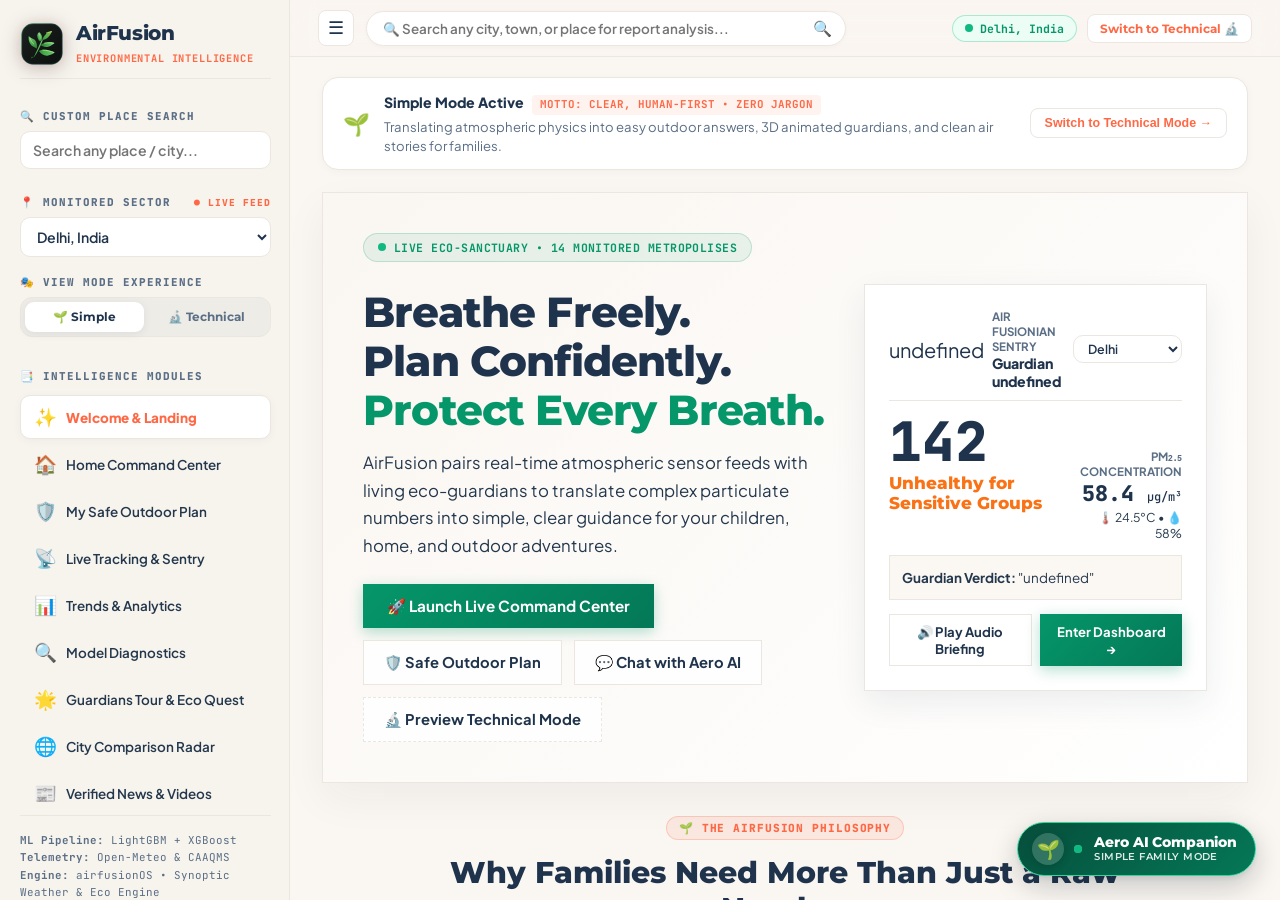
==== index.html @ f613d04f "feat(landing): implement comprehensive dual-vibe landing page and welcome experience" ====
<!DOCTYPE html>
<html lang="en">
<head>
  <meta charset="UTF-8">
  <meta name="viewport" content="width=device-width, initial-scale=1.0">
  <title>AirFusion — Autonomous Environmental Intelligence</title>
  <link rel="icon" type="image/svg+xml" href="data:image/svg+xml;utf8,%3Csvg%20xmlns%3D%22http%3A%2F%2Fwww.w3.org%2F2000%2Fsvg%22%20viewBox%3D%220%200%20100%20100%22%20width%3D%2232%22%20height%3D%2232%22%20fill%3D%22none%22%3E%0A%20%20%3Cdefs%3E%0A%20%20%20%20%3ClinearGradient%20id%3D%22favLeafPlateBg%22%20x1%3D%2210%22%20y1%3D%228%22%20x2%3D%2290%22%20y2%3D%2292%22%20gradientUnits%3D%22userSpaceOnUse%22%3E%0A%20%20%20%20%20%20%3Cstop%20offset%3D%220%25%22%20stop-color%3D%22%231A201E%22%2F%3E%0A%20%20%20%20%20%20%3Cstop%20offset%3D%2250%25%22%20stop-color%3D%22%23131816%22%2F%3E%0A%20%20%20%20%20%20%3Cstop%20offset%3D%22100%25%22%20stop-color%3D%22%230C100F%22%2F%3E%0A%20%20%20%20%3C%2FlinearGradient%3E%0A%20%20%20%20%3ClinearGradient%20id%3D%22favLeafPlateRim%22%20x1%3D%224%22%20y1%3D%224%22%20x2%3D%2296%22%20y2%3D%2296%22%20gradientUnits%3D%22userSpaceOnUse%22%3E%0A%20%20%20%20%20%20%3Cstop%20offset%3D%220%25%22%20stop-color%3D%22%2334D399%22%20stop-opacity%3D%220.8%22%2F%3E%0A%20%20%20%20%20%20%3Cstop%20offset%3D%2250%25%22%20stop-color%3D%22%2310B981%22%20stop-opacity%3D%220.4%22%2F%3E%0A%20%20%20%20%20%20%3Cstop%20offset%3D%22100%25%22%20stop-color%3D%22%23047857%22%20stop-opacity%3D%220.6%22%2F%3E%0A%20%20%20%20%3C%2FlinearGradient%3E%0A%20%20%20%20%3ClinearGradient%20id%3D%22favLeafGrad%22%20x1%3D%2220%22%20y1%3D%2280%22%20x2%3D%2275%22%20y2%3D%2225%22%20gradientUnits%3D%22userSpaceOnUse%22%3E%0A%20%20%20%20%20%20%3Cstop%20offset%3D%220%25%22%20stop-color%3D%22%232E7D32%22%2F%3E%0A%20%20%20%20%20%20%3Cstop%20offset%3D%2240%25%22%20stop-color%3D%22%2343A047%22%2F%3E%0A%20%20%20%20%20%20%3Cstop%20offset%3D%2280%25%22%20stop-color%3D%22%2366BB6A%22%2F%3E%0A%20%20%20%20%20%20%3Cstop%20offset%3D%22100%25%22%20stop-color%3D%22%23A5D6A7%22%2F%3E%0A%20%20%20%20%3C%2FlinearGradient%3E%0A%20%20%3C%2Fdefs%3E%0A%20%20%3Crect%20x%3D%223.5%22%20y%3D%223.5%22%20width%3D%2293%22%20height%3D%2293%22%20rx%3D%2226%22%20fill%3D%22url(%23favLeafPlateBg)%22%20stroke%3D%22url(%23favLeafPlateRim)%22%20stroke-width%3D%222.5%22%2F%3E%0A%20%20%3Cpath%20d%3D%22M%2025%2080%20C%2026%2082%2028.5%2082.5%2030%2081%20C%2032%2078.5%2035%2072%2038.5%2064.5%20C%2041.5%2058%2045%2050.5%2048.5%2042.5%20C%2049.5%2040%2051%2040%2051.5%2041.5%20C%2050.5%2045%2047%2053%2043.5%2060.5%20C%2040%2068%2036%2075.5%2032%2079.5%20C%2029.5%2082%2026%2081.5%2025%2080%20Z%22%20fill%3D%22%234CAF50%22%2F%3E%0A%20%20%3Cpath%20d%3D%22M%2038%2060%20C%2033%2058%2026%2055.5%2022.5%2048.5%20C%2019%2041.5%2019.5%2034.5%2020%2032%20C%2021.5%2034.5%2025.5%2037%2030%2038.5%20C%2035%2040%2038%2046%2038.5%2053%20C%2038.7%2056%2038.5%2058.5%2038%2060%20Z%22%20fill%3D%22url(%23favLeafGrad)%22%2F%3E%0A%20%20%3Cpath%20d%3D%22M%2023%2037%20C%2024.5%2042%2027%2047%2031%2050%22%20stroke%3D%22%23B4F588%22%20stroke-width%3D%222.2%22%20stroke-linecap%3D%22round%22%2F%3E%0A%20%20%3Cpath%20d%3D%22M%2045%2044%20C%2042%2041%2039%2036%2039.5%2030%20C%2040%2025.5%2042.5%2024%2044%2023.5%20C%2045.5%2024.5%2048.5%2028%2050%2033%20C%2051.5%2038%2049%2042%2047%2043.5%20Z%22%20fill%3D%22url(%23favLeafGrad)%22%2F%3E%0A%20%20%3Cpath%20d%3D%22M%2043.5%2026.5%20C%2045.5%2030%2046.5%2034.5%2045.5%2039%22%20stroke%3D%22%23B4F588%22%20stroke-width%3D%222%22%20stroke-linecap%3D%22round%22%2F%3E%0A%20%20%3Cpath%20d%3D%22M%2050.5%2041%20C%2052%2036%2057%2028%2064%2023.5%20C%2069%2020.5%2072%2020.5%2073%2021%20C%2072%2023.5%2069%2029.5%2064%2034.5%20C%2059.5%2039%2054.5%2040.5%2050.5%2041%20Z%22%20fill%3D%22url(%23favLeafGrad)%22%2F%3E%0A%20%20%3Cpath%20d%3D%22M%2060%2025%20C%2065%2023%2068.5%2022.5%2071%2022%22%20stroke%3D%22%23D4FC79%22%20stroke-width%3D%222.2%22%20stroke-linecap%3D%22round%22%2F%3E%0A%20%20%3Cpath%20d%3D%22M%2047%2052.5%20C%2050%2049.5%2057%2046%2065%2045.5%20C%2072%2045%2077%2047%2078.5%2047.5%20C%2076.5%2049.5%2071.5%2054%2064%2056%20C%2057%2058%2050.5%2055.5%2047%2052.5%20Z%22%20fill%3D%22url(%23favLeafGrad)%22%2F%3E%0A%20%20%3Cpath%20d%3D%22M%2056%2048%20C%2064%2047%2071%2047.5%2076%2048%22%20stroke%3D%22%23B4F588%22%20stroke-width%3D%222.2%22%20stroke-linecap%3D%22round%22%2F%3E%0A%20%20%3Cpath%20d%3D%22M%2043%2066%20C%2047%2063%2056%2062%2065%2064%20C%2073%2066%2077.5%2068.5%2079.5%2069%20C%2076.5%2071.5%2070%2076%2062%2076.5%20C%2054%2077%2047%2072%2043%2066%20Z%22%20fill%3D%22url(%23favLeafGrad)%22%2F%3E%0A%20%20%3Cpath%20d%3D%22M%2052%2064%20C%2061%2064%2070%2066.5%2076.5%2069%22%20stroke%3D%22%23B4F588%22%20stroke-width%3D%222.2%22%20stroke-linecap%3D%22round%22%2F%3E%0A%3C%2Fsvg%3E">
  <link rel="icon" type="image/svg+xml" href="/favicon.svg">
  <link rel="apple-touch-icon" href="assets/images/airfusion_shield_logo.svg">
  <!-- Fonts -->
  <link rel="preconnect" href="https://fonts.googleapis.com">
  <link rel="preconnect" href="https://fonts.gstatic.com" crossorigin>
  <link href="https://fonts.googleapis.com/css2?family=JetBrains+Mono:wght@400;500;600;700;800&family=Montserrat:ital,wght@0,400;0,500;0,600;0,700;0,800;1,400;1,600&family=Plus+Jakarta+Sans:wght@400;500;600;700;800&display=swap" rel="stylesheet">

  <style>
    /* ==========================================================================
       AirFusion Design System Tokens
       ========================================================================== */
    :root {
      --bg-warm: #FAF6F1;
      --surface-white: #FFFFFF;
      --surface-subtle: #F8F5F0;
      --text-navy: #1F344C;
      --text-secondary: #24384D;
      --text-muted: #5A6E85;
      --border-warm: #EBE6DF;
      --border-light: rgba(31, 52, 76, 0.08);
      
      --coral-brand: #FF6845;
      --tangerine: #FF8665;
      --peach: #FFA48C;
      --coral-soft: rgba(255, 104, 69, 0.09);
      
      --emerald-safe: #10B981;
      --emerald-soft: rgba(16, 185, 129, 0.10);
      --amber-caution: #F59E0B;
      --amber-soft: rgba(245, 158, 11, 0.10);
      --orange-warning: #F97316;
      --orange-soft: rgba(249, 115, 22, 0.10);
      --red-hazard: #EF4444;
      --red-soft: rgba(239, 68, 68, 0.10);
      --blue-accent: #0284C7;
      --blue-soft: rgba(2, 132, 199, 0.10);
      --purple-accent: #7C3AED;
      --purple-soft: rgba(124, 58, 237, 0.10);

      --font-heading: 'Montserrat', 'Plus Jakarta Sans', -apple-system, sans-serif;
      --font-sans: 'Plus Jakarta Sans', -apple-system, sans-serif;
      --font-mono: 'JetBrains Mono', monospace;
      
      --sidebar-width: 290px;
    }

    * { box-sizing: border-box; margin: 0; padding: 0; }

    body {
      background-color: var(--bg-warm);
      color: var(--text-navy);
      font-family: var(--font-sans);
      min-height: 100vh;
      display: flex;
      overflow-x: hidden;
      -webkit-font-smoothing: antialiased;
    }

    /* Streamlit App Wrapper Layout */
    #app-root {
      display: flex;
      width: 100%;
      min-height: 100vh;
    }

    /* ==========================================================================
       Streamlit-Style Left Sidebar
       ========================================================================== */
    .st-sidebar {
      width: var(--sidebar-width);
      min-width: var(--sidebar-width);
      background: #F7F3ED;
      border-right: 1px solid var(--border-warm);
      display: flex;
      flex-direction: column;
      height: 100vh;
      position: sticky;
      top: 0;
      z-index: 100;
      transition: transform 0.3s cubic-bezier(0.16, 1, 0.3, 1), margin-left 0.3s cubic-bezier(0.16, 1, 0.3, 1);
      overflow-y: auto;
      padding: 22px 18px 28px 20px;
    }

    .st-sidebar.collapsed {
      margin-left: calc(-1 * var(--sidebar-width));
    }

    .sidebar-brand {
      display: flex;
      align-items: center;
      gap: 12px;
      margin-bottom: 20px;
      padding-bottom: 16px;
      border-bottom: 1px solid var(--border-warm);
      text-decoration: none;
      color: inherit;
    }

    .brand-icon {
      display: inline-flex;
      align-items: center;
      justify-content: center;
      width: 44px;
      height: 44px;
      flex-shrink: 0;
      background: transparent;
      padding: 0;
      border-radius: 0;
      box-shadow: none;
      transition: transform 0.3s cubic-bezier(0.34, 1.56, 0.64, 1), filter 0.3s ease;
      filter: drop-shadow(0 3px 10px rgba(15, 30, 46, 0.22)) drop-shadow(0 1px 4px rgba(255, 104, 69, 0.18));
    }

    .brand-icon svg {
      width: 44px;
      height: 44px;
      display: block;
    }

    .sidebar-brand:hover .brand-icon {
      transform: translateY(-2px) scale(1.08) rotate(-2deg);
      filter: drop-shadow(0 6px 18px rgba(255, 104, 69, 0.38)) drop-shadow(0 2px 8px rgba(56, 189, 248, 0.35));
    }

    /* Topbar Brand Mark & Mini Icon */
    .topbar-brand-mark {
      display: none;
      align-items: center;
      gap: 8px;
      padding: 4px 10px 4px 6px;
      background: var(--surface-white);
      border: 1px solid var(--border-warm);
      border-radius: 9999px;
      cursor: pointer;
      text-decoration: none;
      transition: all 0.2s ease;
      box-shadow: 0 1px 4px rgba(31, 52, 76, 0.04);
    }

    .topbar-brand-mark:hover {
      border-color: var(--coral-brand);
      background: #FAF6F1;
      box-shadow: 0 2px 8px rgba(255, 104, 69, 0.14);
    }

    .brand-mini-icon {
      width: 22px;
      height: 22px;
      display: inline-flex;
      align-items: center;
      justify-content: center;
      flex-shrink: 0;
      filter: drop-shadow(0 2px 5px rgba(15, 30, 46, 0.18));
    }

    .brand-mini-icon svg {
      width: 22px;
      height: 22px;
      display: block;
    }

    .topbar-brand-name {
      font-family: var(--font-heading);
      font-size: 0.95rem;
      font-weight: 800;
      color: var(--text-navy);
      letter-spacing: -0.02em;
    }

    .topbar-brand-tag {
      font-family: var(--font-mono);
      font-size: 0.62rem;
      font-weight: 700;
      color: var(--coral-brand);
      background: rgba(255, 104, 69, 0.08);
      padding: 2px 6px;
      border-radius: 4px;
      letter-spacing: 0.04em;
    }

    .brand-text h1 {
      font-family: var(--font-heading);
      font-size: 1.28rem;
      font-weight: 800;
      color: var(--text-navy);
      letter-spacing: -0.02em;
      line-height: 1.1;
    }

    .brand-text span {
      font-family: var(--font-mono);
      font-size: 0.65rem;
      font-weight: 700;
      color: var(--coral-brand);
      text-transform: uppercase;
      letter-spacing: 0.08em;
    }

    .sidebar-section-title {
      font-family: var(--font-mono);
      font-size: 0.68rem;
      font-weight: 800;
      color: var(--text-muted);
      text-transform: uppercase;
      letter-spacing: 0.09em;
      margin-bottom: 8px;
      margin-top: 14px;
      display: flex;
      align-items: center;
      justify-content: space-between;
    }

    /* Form Controls */
    .st-select, .st-input {
      width: 100%;
      background: var(--surface-white);
      border: 1px solid var(--border-warm);
      border-radius: 10px;
      padding: 9px 12px;
      font-family: var(--font-sans);
      font-size: 0.88rem;
      font-weight: 600;
      color: var(--text-navy);
      outline: none;
      transition: all 0.2s ease;
      cursor: pointer;
    }

    .st-select:focus, .st-input:focus {
      border-color: var(--coral-brand);
      box-shadow: 0 0 0 3px rgba(255, 104, 69, 0.15);
    }

    /* Radio View Switcher */
    .mode-radio-box {
      background: rgba(31, 52, 76, 0.04);
      border: 1px solid var(--border-warm);
      border-radius: 12px;
      padding: 4px;
      display: flex;
      gap: 4px;
      margin-bottom: 18px;
    }

    .mode-radio-btn {
      flex: 1;
      padding: 8px 10px;
      font-family: var(--font-heading);
      font-size: 0.74rem;
      font-weight: 700;
      text-align: center;
      border-radius: 9px;
      cursor: pointer;
      border: none;
      background: transparent;
      color: var(--text-muted);
      transition: all 0.2s ease;
      display: flex;
      align-items: center;
      justify-content: center;
      gap: 5px;
    }

    .mode-radio-btn.active {
      background: var(--surface-white);
      color: var(--text-navy);
      box-shadow: 0 2px 8px rgba(31, 52, 76, 0.08);
    }

    /* Navigation List */
    .st-nav-menu {
      list-style: none;
      display: flex;
      flex-direction: column;
      gap: 3px;
      margin-top: 4px;
    }

    .st-nav-item button {
      width: 100%;
      display: flex;
      align-items: center;
      gap: 10px;
      padding: 9px 13px;
      background: transparent;
      border: 1px solid transparent;
      border-radius: 10px;
      color: var(--text-secondary);
      font-family: var(--font-sans);
      font-size: 0.84rem;
      font-weight: 600;
      text-align: left;
      cursor: pointer;
      transition: all 0.18s ease;
    }

    .st-nav-item button:hover {
      background: rgba(255, 255, 255, 0.7);
      color: var(--coral-brand);
    }

    .st-nav-item button.active {
      background: var(--surface-white);
      border-color: var(--border-warm);
      color: var(--coral-brand);
      font-weight: 800;
      box-shadow: 0 2px 10px rgba(31, 52, 76, 0.04);
    }

    .nav-icon {
      font-size: 1.15rem;
      display: inline-block;
      width: 22px;
      text-align: center;
    }

    /* Sidebar Footer Info */
    .sidebar-footer {
      margin-top: auto;
      padding-top: 16px;
      border-top: 1px solid var(--border-warm);
      font-family: var(--font-mono);
      font-size: 0.68rem;
      color: var(--text-muted);
      line-height: 1.6;
    }

    /* ==========================================================================
       Main Content Area
       ========================================================================== */
    .st-main {
      flex: 1;
      display: flex;
      flex-direction: column;
      height: 100vh;
      overflow-y: auto;
      background: var(--bg-warm);
    }

    /* Top Navigation / Status Header Bar */
    .st-topbar {
      display: flex;
      align-items: center;
      justify-content: space-between;
      padding: 10px 28px;
      background: rgba(250, 246, 241, 0.90);
      backdrop-filter: blur(12px);
      -webkit-backdrop-filter: blur(12px);
      border-bottom: 1px solid var(--border-warm);
      position: sticky;
      top: 0;
      z-index: 90;
      flex-wrap: wrap;
      gap: 12px;
    }

    .topbar-left {
      display: flex;
      align-items: center;
      gap: 12px;
      flex: 1;
      min-width: 280px;
    }

    .toggle-sidebar-btn {
      background: var(--surface-white);
      border: 1px solid var(--border-warm);
      border-radius: 8px;
      width: 36px;
      height: 36px;
      display: flex;
      align-items: center;
      justify-content: center;
      cursor: pointer;
      color: var(--text-navy);
      font-size: 1.1rem;
      transition: all 0.2s;
    }

    .toggle-sidebar-btn:hover {
      background: #F4EFEB;
      color: var(--coral-brand);
    }

    /* Global Search Box in Topbar */
    .topbar-search-box {
      position: relative;
      flex: 1;
      max-width: 480px;
    }

    .topbar-search-input {
      width: 100%;
      background: var(--surface-white);
      border: 1px solid var(--border-warm);
      border-radius: 9999px;
      padding: 8px 38px 8px 16px;
      font-family: var(--font-sans);
      font-size: 0.84rem;
      font-weight: 600;
      color: var(--text-navy);
      outline: none;
      transition: all 0.2s;
      box-shadow: 0 1px 4px rgba(31, 52, 76, 0.03);
    }

    .topbar-search-input:focus {
      border-color: var(--coral-brand);
      box-shadow: 0 0 0 3px rgba(255, 104, 69, 0.15);
    }

    .topbar-search-icon {
      position: absolute;
      right: 14px;
      top: 50%;
      transform: translateY(-50%);
      font-size: 0.95rem;
      color: var(--text-muted);
      cursor: pointer;
    }

    /* Autocomplete Suggestions Dropdown */
    .search-suggestions-dropdown {
      position: absolute;
      top: calc(100% + 6px);
      left: 0;
      right: 0;
      background: var(--surface-white);
      border: 1px solid var(--border-warm);
      border-radius: 14px;
      box-shadow: 0 12px 32px rgba(31, 52, 76, 0.12);
      max-height: 280px;
      overflow-y: auto;
      z-index: 150;
      display: none;
    }

    .search-suggestion-item {
      padding: 10px 16px;
      font-size: 0.84rem;
      color: var(--text-secondary);
      cursor: pointer;
      display: flex;
      align-items: center;
      justify-content: space-between;
      border-bottom: 1px solid var(--border-warm);
      transition: background 0.15s;
    }

    .search-suggestion-item:last-child {
      border-bottom: none;
    }

    .search-suggestion-item:hover {
      background: #FAF6F1;
      color: var(--coral-brand);
    }

    .topbar-right {
      display: flex;
      align-items: center;
      gap: 10px;
    }

    .pulse-dot {
      width: 8px;
      height: 8px;
      border-radius: 50%;
      background: var(--emerald-safe);
      animation: agPulse 1.8s infinite;
    }

    @keyframes agPulse {
      0%, 100% { transform: scale(1); opacity: 1; }
      50% { transform: scale(1.35); opacity: 0.5; }
    }

    .telemetry-status-pill {
      display: inline-flex;
      align-items: center;
      gap: 7px;
      font-family: var(--font-mono);
      font-size: 0.72rem;
      font-weight: 700;
      color: #059669;
      background: #ECFDF5;
      border: 1px solid rgba(16, 185, 129, 0.3);
      border-radius: 9999px;
      padding: 5px 12px;
    }

    .mode-quick-toggle {
      background: var(--surface-white);
      border: 1px solid var(--border-warm);
      border-radius: 8px;
      padding: 6px 12px;
      font-family: var(--font-heading);
      font-size: 0.76rem;
      font-weight: 700;
      color: var(--coral-brand);
      cursor: pointer;
      transition: all 0.2s;
    }

    .mode-quick-toggle:hover {
      background: rgba(255, 104, 69, 0.08);
    }

    /* App Container */
    .st-content-container {
      max-width: 1320px;
      width: 100%;
      margin: 0 auto;
      padding: 20px 32px 64px 32px;
    }

    /* Mode Banner with Motto & Persona Indicator */
    .mode-banner {
      background: var(--surface-white);
      border: 1px solid var(--border-warm);
      border-radius: 16px;
      padding: 14px 20px;
      margin-bottom: 22px;
      display: flex;
      align-items: center;
      justify-content: space-between;
      gap: 16px;
      box-shadow: 0 2px 10px rgba(31, 52, 76, 0.03);
    }

    .mode-banner-content {
      display: flex;
      align-items: center;
      gap: 14px;
      font-size: 0.88rem;
      color: var(--text-secondary);
      line-height: 1.45;
    }

    .mode-banner-content strong {
      color: var(--text-navy);
      font-weight: 800;
    }

    .mode-motto-tag {
      display: inline-block;
      font-family: var(--font-mono);
      font-size: 0.68rem;
      font-weight: 700;
      color: var(--coral-brand);
      background: rgba(255, 104, 69, 0.08);
      padding: 2px 8px;
      border-radius: 4px;
      margin-left: 6px;
    }

    .banner-btn {
      background: transparent;
      border: 1px solid var(--border-warm);
      border-radius: 8px;
      padding: 7px 14px;
      font-size: 0.78rem;
      font-weight: 700;
      color: var(--coral-brand);
      cursor: pointer;
      white-space: nowrap;
      transition: all 0.2s;
    }

    .banner-btn:hover {
      background: rgba(255, 104, 69, 0.08);
      border-color: var(--coral-brand);
    }

    /* Custom Place Report Analysis Overlay Card */
    .place-report-dossier {
      background: #FFFFFF;
      border: 2px solid var(--coral-brand);
      border-radius: 20px;
      padding: 24px;
      margin-bottom: 26px;
      box-shadow: 0 12px 36px rgba(255, 104, 69, 0.12);
      animation: agSlideDown 0.3s ease-out;
      position: relative;
    }

    @keyframes agSlideDown {
      from { opacity: 0; transform: translateY(-12px); }
      to { opacity: 1; transform: translateY(0); }
    }

    .close-report-btn {
      position: absolute;
      top: 18px;
      right: 18px;
      background: #FAF6F1;
      border: 1px solid var(--border-warm);
      border-radius: 50%;
      width: 32px;
      height: 32px;
      display: flex;
      align-items: center;
      justify-content: center;
      cursor: pointer;
      font-weight: 800;
      color: var(--text-navy);
      transition: all 0.2s;
    }

    .close-report-btn:hover {
      background: #EF4444;
      color: #FFFFFF;
      border-color: #EF4444;
    }

    /* Typography & Section Headers */
    .ag-badge {
      display: inline-flex;
      align-items: center;
      gap: 6px;
      padding: 4px 12px;
      border-radius: 9999px;
      font-family: var(--font-mono);
      font-size: 0.70rem;
      font-weight: 800;
      text-transform: uppercase;
      letter-spacing: 0.08em;
      margin-bottom: 6px;
    }

    .ag-badge-coral { background: rgba(255, 104, 69, 0.1); color: var(--coral-brand); border: 1px solid rgba(255, 104, 69, 0.25); }
    .ag-badge-emerald { background: rgba(16, 185, 129, 0.1); color: #059669; border: 1px solid rgba(16, 185, 129, 0.25); }
    .ag-badge-amber { background: rgba(245, 158, 11, 0.1); color: #D97706; border: 1px solid rgba(245, 158, 11, 0.25); }
    .ag-badge-red { background: rgba(239, 68, 68, 0.1); color: #DC2626; border: 1px solid rgba(239, 68, 68, 0.25); }
    .ag-badge-blue { background: rgba(2, 132, 199, 0.1); color: #0284C7; border: 1px solid rgba(2, 132, 199, 0.25); }
    .ag-badge-neutral { background: rgba(31, 52, 76, 0.06); color: var(--text-navy); border: 1px solid var(--border-warm); }

    .ag-section-title {
      font-family: var(--font-heading);
      font-size: 1.45rem;
      font-weight: 800;
      color: var(--text-navy);
      letter-spacing: -0.02em;
      margin-bottom: 4px;
    }

    .ag-section-subtitle {
      font-size: 0.88rem;
      color: var(--text-muted);
      line-height: 1.55;
      margin-bottom: 18px;
    }

    /* General Cards */
    .ag-card {
      background: var(--surface-white);
      border: 1px solid var(--border-warm);
      border-radius: 18px;
      padding: 24px;
      box-shadow: 0 4px 20px rgba(31, 52, 76, 0.04);
      margin-bottom: 24px;
      position: relative;
    }

    /* ==========================================================================
       3D Cartoon Guardian Sentry Showcase
       ========================================================================== */
    .ag-3d-stage {
      background: var(--surface-white);
      border: 1px solid var(--border-warm);
      border-radius: 24px;
      padding: 26px;
      box-shadow: 0 12px 32px rgba(31, 52, 76, 0.06);
      margin-bottom: 26px;
    }

    .ag-3d-panoramic-box {
      position: relative;
      width: 100%;
      height: 380px;
      border-radius: 18px;
      overflow: hidden;
      margin-bottom: 24px;
      border: 1px solid var(--border-warm);
      box-shadow: inset 0 0 40px rgba(0,0,0,0.15);
      background: #0E1A29;
    }

    .ag-3d-panoramic-img {
      width: 100%;
      height: 100%;
      object-fit: cover;
      display: block;
      transition: transform 0.8s ease;
    }

    .ag-3d-panoramic-box:hover .ag-3d-panoramic-img {
      transform: scale(1.02);
    }

    .ag-3d-overlay-badge {
      position: absolute;
      background: rgba(255, 255, 255, 0.94);
      backdrop-filter: blur(8px);
      -webkit-backdrop-filter: blur(8px);
      border: 1px solid rgba(255, 255, 255, 0.8);
      border-radius: 14px;
      padding: 8px 14px;
      display: flex;
      align-items: center;
      gap: 10px;
      box-shadow: 0 8px 24px rgba(0, 0, 0, 0.16);
      z-index: 5;
      animation: agLevitate 4s ease-in-out infinite;
    }

    @keyframes agLevitate {
      0%, 100% { transform: translateY(0); }
      50% { transform: translateY(-7px); }
    }

    .ag-3d-telemetry-badge {
      position: absolute;
      bottom: 16px;
      left: 18px;
      right: 18px;
      background: rgba(15, 30, 46, 0.88);
      backdrop-filter: blur(10px);
      border: 1px solid rgba(255, 255, 255, 0.18);
      border-radius: 12px;
      padding: 10px 18px;
      display: flex;
      align-items: center;
      gap: 12px;
      z-index: 5;
    }

    .ag-3d-cast-grid {
      display: grid;
      grid-template-columns: repeat(auto-fit, minmax(240px, 1fr));
      gap: 18px;
    }

    .ag-3d-cast-card {
      background: #FAF6F1;
      border: 1px solid var(--border-warm);
      border-radius: 18px;
      padding: 20px 18px;
      display: flex;
      flex-direction: column;
      align-items: center;
      text-align: center;
      transition: all 0.25s ease;
      position: relative;
    }

    .ag-3d-cast-card:hover {
      transform: translateY(-4px);
      box-shadow: 0 10px 24px rgba(31, 52, 76, 0.08);
      border-color: var(--coral-brand);
    }

    .ag-3d-cast-avatar {
      width: 104px;
      height: 104px;
      border-radius: 50%;
      object-fit: cover;
      margin-bottom: 12px;
      border: 3px solid var(--surface-white);
      box-shadow: 0 6px 18px rgba(31, 52, 76, 0.12);
      transition: transform 0.3s;
    }

    .ag-3d-cast-card:hover .ag-3d-cast-avatar {
      transform: scale(1.08);
    }

    .ag-3d-speech-bubble {
      background: var(--surface-white);
      border: 1px solid var(--border-warm);
      border-radius: 14px;
      padding: 10px 14px;
      font-size: 0.82rem;
      color: var(--text-secondary);
      font-style: italic;
      line-height: 1.45;
      margin-bottom: 12px;
      position: relative;
      width: 100%;
      min-height: 64px;
      display: flex;
      align-items: center;
      justify-content: center;
    }

    .ag-3d-speech-bubble::after {
      content: "";
      position: absolute;
      top: -6px;
      left: 50%;
      transform: translateX(-50%) rotate(45deg);
      width: 10px;
      height: 10px;
      background: var(--surface-white);
      border-top: 1px solid var(--border-warm);
      border-left: 1px solid var(--border-warm);
    }

    .ag-3d-voice-btn {
      width: 100%;
      background: var(--surface-white);
      border: 1px solid var(--border-warm);
      border-radius: 10px;
      padding: 8px 12px;
      font-family: var(--font-heading);
      font-size: 0.74rem;
      font-weight: 800;
      color: var(--coral-brand);
      cursor: pointer;
      display: flex;
      align-items: center;
      justify-content: center;
      gap: 6px;
      margin-bottom: 12px;
      transition: all 0.2s;
    }

    .ag-3d-voice-btn:hover {
      background: var(--coral-brand);
      color: #FFFFFF;
      box-shadow: 0 4px 14px rgba(255, 104, 69, 0.3);
    }

    /* Hero Banner */
    .hero-banner {
      background: linear-gradient(135deg, #1F344C 0%, #162638 100%);
      border-radius: 24px;
      padding: 38px 42px;
      color: #FFFFFF;
      margin-bottom: 26px;
      position: relative;
      overflow: hidden;
      border: 1px solid rgba(255, 255, 255, 0.08);
      box-shadow: 0 16px 36px rgba(15, 30, 46, 0.12);
    }

    .hero-banner h1 {
      font-family: var(--font-heading);
      font-size: clamp(1.8rem, 3.2vw, 2.6rem);
      font-weight: 800;
      line-height: 1.2;
      letter-spacing: -0.03em;
      margin-bottom: 12px;
    }

    .hero-banner h1 span {
      background: linear-gradient(90deg, #FF6845 0%, #FFA48C 100%);
      -webkit-background-clip: text;
      -webkit-text-fill-color: transparent;
    }

    .hero-banner p {
      font-size: 1rem;
      color: #B4C2D1;
      max-width: 780px;
      line-height: 1.6;
      margin-bottom: 24px;
    }

    .hero-stat-row {
      display: flex;
      gap: 32px;
      flex-wrap: wrap;
      border-top: 1px solid rgba(255, 255, 255, 0.12);
      padding-top: 20px;
    }

    .hero-stat-item div:first-child {
      font-family: var(--font-mono);
      font-size: 1.8rem;
      font-weight: 800;
      color: #FFFFFF;
      line-height: 1.1;
    }

    .hero-stat-item div:last-child {
      font-size: 0.74rem;
      color: #94A3B8;
      text-transform: uppercase;
      letter-spacing: 0.05em;
      margin-top: 4px;
    }

    /* Decision Card (Outdoor Directive) */
    .decision-card {
      background: var(--surface-white);
      border: 2px solid #10B981;
      border-radius: 22px;
      padding: 30px;
      margin-bottom: 26px;
      box-shadow: 0 10px 30px rgba(16, 185, 129, 0.08);
      position: relative;
    }

    .decision-card.caution {
      border-color: #F59E0B;
      box-shadow: 0 10px 30px rgba(245, 158, 11, 0.08);
    }

    .decision-card.hazard {
      border-color: #EF4444;
      box-shadow: 0 10px 30px rgba(239, 68, 68, 0.08);
    }

    .decision-header {
      display: flex;
      justify-content: space-between;
      align-items: flex-start;
      margin-bottom: 16px;
      flex-wrap: wrap;
      gap: 12px;
    }

    .decision-title {
      font-family: var(--font-heading);
      font-size: 1.55rem;
      font-weight: 800;
      color: var(--text-navy);
      line-height: 1.25;
    }

    .decision-badge-big {
      display: inline-flex;
      align-items: center;
      gap: 8px;
      padding: 8px 18px;
      border-radius: 9999px;
      font-family: var(--font-heading);
      font-size: 0.95rem;
      font-weight: 800;
      text-transform: uppercase;
      letter-spacing: 0.05em;
    }

    .decision-grid {
      display: grid;
      grid-template-columns: repeat(auto-fit, minmax(250px, 1fr));
      gap: 16px;
      margin-top: 18px;
    }

    .decision-info-box {
      background: #FAF6F1;
      border: 1px solid var(--border-warm);
      border-radius: 14px;
      padding: 16px;
    }

    .decision-info-box h4 {
      font-family: var(--font-mono);
      font-size: 0.72rem;
      font-weight: 800;
      text-transform: uppercase;
      color: var(--text-muted);
      letter-spacing: 0.06em;
      margin-bottom: 6px;
    }

    .decision-info-box p {
      font-size: 0.92rem;
      font-weight: 700;
      color: var(--text-navy);
      line-height: 1.4;
    }

    /* Metric Grid (Weather & Pollutants) */
    .metric-grid {
      display: grid;
      grid-template-columns: repeat(auto-fit, minmax(170px, 1fr));
      gap: 16px;
      margin-bottom: 26px;
    }

    .metric-card {
      background: var(--surface-white);
      border: 1px solid var(--border-warm);
      border-radius: 16px;
      padding: 18px 16px;
      box-shadow: 0 4px 14px rgba(31, 52, 76, 0.03);
      display: flex;
      flex-direction: column;
      justify-content: space-between;
      min-height: 135px;
    }

    .metric-header {
      display: flex;
      justify-content: space-between;
      align-items: center;
      margin-bottom: 6px;
    }

    .metric-label {
      font-family: var(--font-heading);
      font-size: 0.74rem;
      font-weight: 800;
      color: var(--text-navy);
      text-transform: uppercase;
    }

    .metric-pill {
      font-family: var(--font-mono);
      font-size: 0.62rem;
      font-weight: 700;
      padding: 2px 7px;
      border-radius: 9999px;
    }

    .metric-value-box {
      display: flex;
      align-items: baseline;
      gap: 4px;
      margin-top: 4px;
    }

    .metric-value {
      font-family: var(--font-mono);
      font-size: 1.75rem;
      font-weight: 800;
      color: var(--text-navy);
      line-height: 1.1;
    }

    .metric-unit {
      font-size: 0.74rem;
      color: var(--text-muted);
      font-weight: 600;
    }

    .metric-bar-bg {
      height: 4px;
      background: var(--border-warm);
      border-radius: 9999px;
      margin-top: 10px;
      overflow: hidden;
    }

    .metric-bar-fill {
      height: 100%;
      border-radius: 9999px;
      transition: width 0.5s ease;
    }

    /* 24-Hour Timeline */
    .timeline-container {
      background: var(--surface-white);
      border: 1px solid var(--border-warm);
      border-radius: 20px;
      padding: 24px;
      margin-bottom: 26px;
      box-shadow: 0 4px 20px rgba(31, 52, 76, 0.04);
    }

    .timeline-scroll {
      display: flex;
      gap: 12px;
      overflow-x: auto;
      padding-bottom: 12px;
      margin-top: 14px;
    }

    .timeline-col {
      min-width: 82px;
      background: #FAF6F1;
      border: 1px solid var(--border-warm);
      border-radius: 12px;
      padding: 12px 8px;
      display: flex;
      flex-direction: column;
      align-items: center;
      text-align: center;
    }

    .timeline-col.highlight-safe {
      background: #ECFDF5;
      border-color: #10B981;
    }

    .timeline-col.highlight-hazard {
      background: #FEF2F2;
      border-color: #EF4444;
    }

    .timeline-time {
      font-family: var(--font-mono);
      font-size: 0.70rem;
      font-weight: 700;
      color: var(--text-muted);
      margin-bottom: 6px;
    }

    .timeline-icon {
      font-size: 1.3rem;
      margin-bottom: 4px;
    }

    .timeline-pm {
      font-family: var(--font-mono);
      font-size: 0.92rem;
      font-weight: 800;
      color: var(--text-navy);
    }

    .timeline-badge {
      font-family: var(--font-mono);
      font-size: 0.58rem;
      font-weight: 800;
      text-transform: uppercase;
      padding: 2px 6px;
      border-radius: 4px;
      margin-top: 6px;
    }

    /* Clean Air Storybook */
    .storybook-box {
      background: var(--surface-white);
      border: 1px solid var(--border-warm);
      border-radius: 24px;
      padding: 28px;
      margin-bottom: 26px;
      box-shadow: 0 8px 24px rgba(31, 52, 76, 0.05);
    }

    .storybook-tabs {
      display: flex;
      gap: 8px;
      overflow-x: auto;
      margin-bottom: 20px;
      border-bottom: 1px solid var(--border-warm);
      padding-bottom: 10px;
    }

    .storybook-tab-btn {
      padding: 8px 16px;
      background: transparent;
      border: 1px solid var(--border-warm);
      border-radius: 10px;
      font-family: var(--font-heading);
      font-size: 0.78rem;
      font-weight: 700;
      color: var(--text-secondary);
      cursor: pointer;
      white-space: nowrap;
      transition: all 0.2s;
    }

    .storybook-tab-btn.active {
      background: var(--coral-brand);
      color: #FFFFFF;
      border-color: var(--coral-brand);
      box-shadow: 0 4px 12px rgba(255, 104, 69, 0.3);
    }

    .story-hero-image {
      width: 100%;
      height: 250px;
      object-fit: cover;
      border-radius: 16px;
      margin-bottom: 18px;
      border: 1px solid var(--border-warm);
    }

    .story-analogy-callout {
      background: rgba(255, 104, 69, 0.06);
      border-left: 4px solid var(--coral-brand);
      border-radius: 0 12px 12px 0;
      padding: 14px 18px;
      margin-bottom: 18px;
      font-size: 0.90rem;
      font-weight: 600;
      color: var(--text-navy);
      line-height: 1.5;
    }

    .story-narrate-btn {
      display: inline-flex;
      align-items: center;
      gap: 8px;
      background: var(--surface-white);
      border: 1px solid var(--coral-brand);
      color: var(--coral-brand);
      font-family: var(--font-heading);
      font-size: 0.82rem;
      font-weight: 800;
      padding: 8px 18px;
      border-radius: 10px;
      cursor: pointer;
      margin-bottom: 18px;
      transition: all 0.2s;
    }

    .story-narrate-btn:hover {
      background: var(--coral-brand);
      color: #FFFFFF;
    }

    /* Terminology Decoder */
    .decoder-filter-bar {
      display: flex;
      gap: 8px;
      flex-wrap: wrap;
      margin-bottom: 18px;
    }

    .decoder-filter-btn {
      padding: 6px 14px;
      background: var(--surface-white);
      border: 1px solid var(--border-warm);
      border-radius: 9999px;
      font-family: var(--font-heading);
      font-size: 0.74rem;
      font-weight: 700;
      color: var(--text-secondary);
      cursor: pointer;
      transition: all 0.2s;
    }

    .decoder-filter-btn.active {
      background: var(--text-navy);
      color: #FFFFFF;
      border-color: var(--text-navy);
    }

    .decoder-grid {
      display: grid;
      grid-template-columns: repeat(auto-fit, minmax(320px, 1fr));
      gap: 16px;
    }

    .decoder-card {
      background: var(--surface-white);
      border: 1px solid var(--border-warm);
      border-radius: 16px;
      padding: 20px;
      box-shadow: 0 3px 12px rgba(31, 52, 76, 0.03);
    }

    .decoder-header {
      display: flex;
      justify-content: space-between;
      align-items: flex-start;
      margin-bottom: 10px;
    }

    .decoder-term {
      font-family: var(--font-heading);
      font-size: 1.15rem;
      font-weight: 800;
      color: var(--text-navy);
    }

    .decoder-plain {
      font-size: 0.82rem;
      font-weight: 700;
      color: var(--coral-brand);
      margin-bottom: 8px;
    }

    .decoder-analogy {
      background: #FAF6F1;
      border: 1px solid var(--border-warm);
      border-radius: 10px;
      padding: 10px 12px;
      font-size: 0.82rem;
      font-style: italic;
      color: var(--text-secondary);
      line-height: 1.45;
      margin-bottom: 10px;
    }

    /* Ask Aero Chatbot & Outdoor Kit */
    .interactive-split-row {
      display: grid;
      grid-template-columns: repeat(auto-fit, minmax(320px, 1fr));
      gap: 22px;
      margin-bottom: 26px;
    }

    .chat-box {
      background: var(--surface-white);
      border: 1px solid var(--border-warm);
      border-radius: 20px;
      padding: 22px;
      display: flex;
      flex-direction: column;
      height: 380px;
    }

    .chat-log {
      flex: 1;
      overflow-y: auto;
      display: flex;
      flex-direction: column;
      gap: 12px;
      padding-right: 6px;
      margin-bottom: 14px;
    }

    .chat-msg {
      padding: 10px 14px;
      border-radius: 14px;
      font-size: 0.84rem;
      line-height: 1.45;
      max-width: 88%;
    }

    .chat-msg.aero {
      background: #FAF6F1;
      border: 1px solid var(--border-warm);
      color: var(--text-navy);
      align-self: flex-start;
      border-bottom-left-radius: 4px;
    }

    .chat-msg.user {
      background: var(--coral-brand);
      color: #FFFFFF;
      align-self: flex-end;
      border-bottom-right-radius: 4px;
    }

    .chat-input-row {
      display: flex;
      gap: 8px;
    }

    .chat-send-btn {
      background: var(--coral-brand);
      color: #FFFFFF;
      border: none;
      border-radius: 10px;
      padding: 0 16px;
      font-weight: 700;
      cursor: pointer;
    }

    /* News & Video Tab Styling */
    .news-video-grid {
      display: grid;
      grid-template-columns: repeat(auto-fit, minmax(340px, 1fr));
      gap: 20px;
    }

    .video-card {
      background: var(--surface-white);
      border: 1px solid var(--border-warm);
      border-radius: 18px;
      overflow: hidden;
      box-shadow: 0 4px 16px rgba(31, 52, 76, 0.04);
    }

    .video-frame-container {
      position: relative;
      width: 100%;
      padding-bottom: 56.25%;
      height: 0;
      background: #000;
    }

    .video-frame-container iframe {
      position: absolute;
      top: 0;
      left: 0;
      width: 100%;
      height: 100%;
      border: 0;
    }

    .video-card-body {
      padding: 18px;
    }

    /* Comparison Table */
    .table-responsive {
      width: 100%;
      overflow-x: auto;
      border-radius: 16px;
      border: 1px solid var(--border-warm);
      background: var(--surface-white);
    }

    .ag-table {
      width: 100%;
      border-collapse: collapse;
      text-align: left;
      font-size: 0.86rem;
    }

    .ag-table th {
      background: #FAF6F1;
      padding: 14px 18px;
      font-family: var(--font-heading);
      font-weight: 800;
      color: var(--text-navy);
      border-bottom: 1px solid var(--border-warm);
      text-transform: uppercase;
      font-size: 0.72rem;
      letter-spacing: 0.05em;
    }

    .ag-table td {
      padding: 14px 18px;
      border-bottom: 1px solid var(--border-warm);
      color: var(--text-secondary);
    }

    .ag-table tr:hover {
      background: #FCFAF7;
    }

    /* Footer */
    .ag-footer {
      border-top: 1px solid var(--border-warm);
      padding: 30px 0 16px 0;
      margin-top: 48px;
      display: flex;
      justify-content: space-between;
      align-items: center;
      flex-wrap: wrap;
      gap: 16px;
      font-family: var(--font-mono);
      font-size: 0.74rem;
      color: var(--text-muted);
    }

    /* ==========================================================================
       MOBILE & TABLET RESPONSIVE SYSTEM (ZERO REGRESSIONS FOR DESKTOP)
       ========================================================================== */
    
    html {
      -webkit-text-size-adjust: 100%;
      scroll-behavior: smooth;
    }

    body {
      touch-action: manipulation;
      -webkit-tap-highlight-color: transparent;
    }

    .sidebar-header-row {
      display: flex;
      align-items: center;
      justify-content: space-between;
      gap: 10px;
    }

    .sidebar-close-btn {
      display: none;
      align-items: center;
      justify-content: center;
      width: 36px;
      height: 36px;
      border-radius: 10px;
      background: rgba(15, 30, 46, 0.05);
      border: 1px solid var(--border-warm);
      color: var(--text-navy);
      font-size: 1.15rem;
      cursor: pointer;
      transition: all 0.2s ease;
      margin-bottom: 20px;
      flex-shrink: 0;
    }

    .sidebar-close-btn:hover {
      background: var(--coral-brand);
      color: #FFFFFF;
      border-color: var(--coral-brand);
    }

    .st-sidebar-backdrop {
      display: none;
      position: fixed;
      top: 0;
      left: 0;
      right: 0;
      bottom: 0;
      background: rgba(15, 30, 46, 0.52);
      backdrop-filter: blur(4px);
      -webkit-backdrop-filter: blur(4px);
      z-index: 95;
      opacity: 0;
      pointer-events: none;
      transition: opacity 0.3s cubic-bezier(0.16, 1, 0.3, 1);
    }

    .st-sidebar-backdrop.active {
      opacity: 1;
      pointer-events: auto;
    }

    /* Tablet Landscape & Medium Desktops (<= 1024px) */
    @media (max-width: 1024px) {
      .st-content-container {
        padding: 20px 20px 56px 20px;
      }
      .hero-stat-row {
        gap: 20px 28px;
      }
      .tech-split-grid {
        grid-template-columns: 1fr;
        gap: 18px;
      }
    }

    /* Tablet Portrait & Mobile Breakpoint (<= 900px) */
    @media (max-width: 900px) {
      .st-sidebar-backdrop {
        display: block;
      }
      .sidebar-close-btn {
        display: flex;
      }
      .st-sidebar {
        position: fixed;
        left: 0;
        top: 0;
        bottom: 0;
        z-index: 100;
        width: 300px;
        max-width: 84vw;
        box-shadow: 0 0 36px rgba(15, 30, 46, 0.32);
        transform: translateX(0);
        will-change: transform;
      }
      .st-sidebar.collapsed {
        transform: translateX(-100%);
        margin-left: 0;
      }
      .st-main {
        width: 100%;
        max-width: 100vw;
      }
      .st-content-container {
        padding: 16px 14px 48px 14px;
      }
      .topbar-brand-mark {
        display: inline-flex !important;
      }
    }

    /* Tablets & Phablets (<= 768px) */
    @media (max-width: 768px) {
      .st-topbar {
        padding: 10px 14px;
        gap: 8px;
      }
      .topbar-left {
        min-width: 0;
        width: 100%;
        flex-wrap: wrap;
        gap: 8px;
      }
      .topbar-search-box {
        order: 3;
        width: 100%;
        max-width: 100%;
        margin-top: 4px;
      }
      .topbar-right {
        width: 100%;
        justify-content: space-between;
        gap: 8px;
        margin-top: 2px;
      }
      .telemetry-status-pill {
        font-size: 0.70rem;
        padding: 4px 10px;
      }
      .mode-banner {
        flex-direction: column;
        align-items: stretch;
        gap: 12px;
        padding: 14px 16px;
      }
      .mode-banner-content {
        align-items: flex-start;
      }
      .banner-btn {
        width: 100%;
        text-align: center;
        padding: 10px 16px;
      }
      .decision-card {
        padding: 20px 16px;
        border-radius: 18px;
      }
      .decision-header {
        flex-direction: column;
        align-items: flex-start;
        gap: 10px;
      }
      .decision-badge-big {
        width: 100%;
        justify-content: center;
      }
      .decision-grid {
        grid-template-columns: 1fr;
        gap: 12px;
      }
      .ag-3d-cast-grid {
        grid-template-columns: repeat(2, 1fr);
        gap: 14px;
      }
      .sanctuary-grid {
        grid-template-columns: 1fr;
        gap: 16px;
      }
      .news-articles-grid,
      .news-video-grid {
        grid-template-columns: 1fr;
        gap: 16px;
      }
      .news-pills-row {
        gap: 6px;
        overflow-x: auto;
        padding-bottom: 6px;
        scrollbar-width: thin;
        -webkit-overflow-scrolling: touch;
      }
      .news-pill-btn {
        padding: 6px 12px;
        font-size: 0.76rem;
        white-space: nowrap;
      }
      .ag-footer {
        flex-direction: column;
        text-align: center;
        gap: 12px;
        padding: 24px 14px 20px 14px;
      }
      .ag-footer > div {
        justify-content: center;
      }
    }

    /* Standard Mobile Phones (<= 640px) */
    @media (max-width: 640px) {
      .hero-banner {
        padding: 22px 18px 20px 18px;
        border-radius: 18px;
      }
      .hero-banner h1 {
        font-size: 1.45rem;
      }
      .hero-banner p {
        font-size: 0.88rem;
        margin-bottom: 18px;
      }
      .hero-stat-row {
        gap: 12px 20px;
        padding-top: 16px;
      }
      .hero-stat-item div:first-child {
        font-size: 1.4rem;
      }
      .metric-grid {
        grid-template-columns: repeat(2, 1fr);
        gap: 10px;
      }
      .metric-card {
        padding: 12px 10px;
        min-height: 115px;
      }
      .metric-value {
        font-size: 1.45rem;
      }
      .metric-label {
        font-size: 0.72rem;
      }
      .breathe-calm-box {
        padding: 18px 14px;
        border-radius: 18px;
      }
      .breathe-orb-wrapper {
        height: 170px;
        margin: 14px 0;
      }
      .breathe-orb {
        width: 135px;
        height: 135px;
      }
      .breathe-orb.inhale {
        transform: scale(1.20);
      }
      .kids-act-grid {
        grid-template-columns: repeat(2, 1fr);
        gap: 10px;
      }
      .decoder-grid {
        grid-template-columns: 1fr;
        gap: 14px;
      }
      .quest-quiz-box {
        padding: 18px 14px;
        border-radius: 18px;
      }
      .quiz-option-card {
        padding: 12px 14px;
        font-size: 0.86rem;
      }
      .badges-collection-grid {
        grid-template-columns: repeat(2, 1fr);
        gap: 10px;
      }
      .ag-tech-suite {
        padding: 16px 12px;
        border-radius: 16px;
      }
      .tech-tab-nav {
        gap: 6px;
        padding-bottom: 6px;
        -webkit-overflow-scrolling: touch;
      }
      .tech-tab-btn {
        padding: 8px 12px;
        font-size: 0.76rem;
      }
      .tech-controls-panel {
        padding: 14px 12px;
      }
      .topbar-search-input,
      .st-input,
      .st-select {
        font-size: 16px !important; /* Prevents iOS auto-zoom on input focus */
      }
    }

    /* Small Mobile Phones (<= 480px) */
    @media (max-width: 480px) {
      .ag-3d-cast-grid {
        grid-template-columns: 1fr;
        gap: 14px;
      }
      .topbar-brand-mark .topbar-brand-tag {
        display: none;
      }
      .topbar-brand-mark {
        padding: 3px 8px 3px 5px;
        gap: 6px;
      }
      .telemetry-status-pill {
        max-width: 50%;
        overflow: hidden;
        text-overflow: ellipsis;
        white-space: nowrap;
      }
      .mode-quick-toggle {
        padding: 4px 8px;
        font-size: 0.70rem;
      }
      .place-report-dossier {
        padding: 16px 12px;
      }
    }

    /* Touch Device Ergonomics & Tap Sizing */
    @media (pointer: coarse) {
      .st-nav-item button {
        min-height: 44px;
        padding: 11px 14px;
      }
      .toggle-sidebar-btn {
        width: 42px;
        height: 42px;
      }
      .sidebar-close-btn {
        width: 42px;
        height: 42px;
      }
      .plant-btn {
        width: 38px;
        height: 38px;
      }
      .ag-btn {
        min-height: 44px;
        padding: 10px 18px;
      }
      .tech-pill-choice {
        min-height: 38px;
        padding: 8px 14px;
      }
    }

    /* ==========================================================================
       TECHNICAL INSTRUMENT SUITE & ANALYTICAL WORKBENCH STYLING
       ========================================================================== */
    .ag-tech-suite {
      background: #FFFFFF;
      border: 1px solid var(--border-warm);
      border-radius: 20px;
      padding: 24px;
      margin-top: 24px;
      margin-bottom: 24px;
      box-shadow: 0 4px 24px rgba(31, 52, 76, 0.05);
    }

    .ag-tech-suite-header {
      display: flex;
      justify-content: space-between;
      align-items: center;
      flex-wrap: wrap;
      gap: 12px;
      margin-bottom: 18px;
      padding-bottom: 14px;
      border-bottom: 1px solid var(--border-warm);
    }

    .tech-tab-nav {
      display: flex;
      gap: 8px;
      overflow-x: auto;
      padding-bottom: 8px;
      margin-bottom: 22px;
      scrollbar-width: thin;
    }

    .tech-tab-btn {
      display: inline-flex;
      align-items: center;
      gap: 8px;
      background: #FAF6F1;
      border: 1px solid var(--border-warm);
      border-radius: 12px;
      padding: 10px 16px;
      font-family: var(--font-heading);
      font-size: 0.82rem;
      font-weight: 700;
      color: var(--text-navy);
      cursor: pointer;
      white-space: nowrap;
      transition: all 0.2s ease;
    }

    .tech-tab-btn:hover {
      background: #F0E9DF;
      border-color: #D1D5DB;
    }

    .tech-tab-btn.active {
      background: var(--text-navy);
      color: #FFFFFF;
      border-color: var(--coral-brand);
      box-shadow: 0 4px 12px rgba(31, 52, 76, 0.15);
    }

    .tech-tab-btn .badge-pill {
      font-family: var(--font-mono);
      font-size: 0.62rem;
      font-weight: 800;
      padding: 2px 6px;
      border-radius: 9999px;
      background: rgba(255, 104, 69, 0.15);
      color: var(--coral-brand);
    }

    .tech-tab-btn.active .badge-pill {
      background: rgba(255, 255, 255, 0.2);
      color: #FFFFFF;
    }

    .tech-tool-pane {
      animation: agFadeIn 0.25s ease;
    }

    .tech-split-grid {
      display: grid;
      grid-template-columns: 1.15fr 1fr;
      gap: 22px;
    }

    @media (max-width: 900px) {
      .tech-split-grid {
        grid-template-columns: 1fr;
      }
    }

    .tech-controls-panel {
      background: #FAF6F1;
      border: 1px solid var(--border-warm);
      border-radius: 16px;
      padding: 20px;
    }

    .tech-display-panel {
      display: flex;
      flex-direction: column;
      gap: 16px;
    }

    .tech-slider-group {
      margin-bottom: 16px;
    }

    .tech-slider-header {
      display: flex;
      justify-content: space-between;
      align-items: center;
      margin-bottom: 6px;
      font-size: 0.78rem;
      font-weight: 700;
      color: var(--text-secondary);
    }

    .tech-val-badge {
      font-family: var(--font-mono);
      font-size: 0.76rem;
      font-weight: 700;
      color: var(--coral-brand);
      background: #FFFFFF;
      padding: 2px 8px;
      border-radius: 6px;
      border: 1px solid var(--border-warm);
    }

    .tech-range-input {
      width: 100%;
      height: 6px;
      border-radius: 3px;
      background: #E5E7EB;
      outline: none;
      accent-color: var(--coral-brand);
      cursor: pointer;
    }

    .tech-pills-row {
      display: flex;
      gap: 6px;
      flex-wrap: wrap;
      margin-top: 6px;
    }

    .tech-pill-choice {
      padding: 6px 12px;
      border-radius: 8px;
      border: 1px solid var(--border-warm);
      background: #FFFFFF;
      font-family: var(--font-mono);
      font-size: 0.74rem;
      font-weight: 700;
      color: var(--text-navy);
      cursor: pointer;
      transition: all 0.15s;
    }

    .tech-pill-choice:hover {
      border-color: var(--coral-brand);
    }

    .tech-pill-choice.active {
      background: var(--coral-brand);
      color: #FFFFFF;
      border-color: var(--coral-brand);
    }

    .tech-stat-card {
      background: #FFFFFF;
      border: 1px solid var(--border-warm);
      border-radius: 14px;
      padding: 16px;
      box-shadow: 0 2px 8px rgba(31, 52, 76, 0.03);
    }

    .tech-stat-card.dark {
      background: #0E1A29;
      color: #FFFFFF;
      border-color: #1E293B;
    }

    .tech-formula-card {
      background: #F8FAFC;
      border: 1px solid #E2E8F0;
      border-left: 4px solid var(--coral-brand);
      border-radius: 10px;
      padding: 14px 18px;
      font-family: var(--font-mono);
      font-size: 0.80rem;
      line-height: 1.6;
      color: var(--text-navy);
    }

    .tech-code-container {
      background: #0D1520;
      border-radius: 14px;
      padding: 16px;
      color: #F8FAFC;
      font-family: var(--font-mono);
      font-size: 0.78rem;
      position: relative;
      overflow-x: auto;
    }

    .tech-code-header {
      display: flex;
      justify-content: space-between;
      align-items: center;
      margin-bottom: 12px;
      padding-bottom: 10px;
      border-bottom: 1px solid #1E293B;
    }

    .tech-code-copy-btn {
      background: rgba(255, 255, 255, 0.1);
      border: 1px solid rgba(255, 255, 255, 0.2);
      border-radius: 6px;
      color: #E2E8F0;
      font-family: var(--font-mono);
      font-size: 0.70rem;
      font-weight: 700;
      padding: 4px 10px;
      cursor: pointer;
      transition: all 0.2s;
    }

    .tech-code-copy-btn:hover {
      background: var(--coral-brand);
      color: #FFFFFF;
      border-color: var(--coral-brand);
    }

    .tech-json-viewer {
      background: #070B11;
      border: 1px solid #1E293B;
      border-radius: 10px;
      padding: 12px;
      max-height: 280px;
      overflow-y: auto;
      font-family: var(--font-mono);
      font-size: 0.72rem;
      color: #38BDF8;
      line-height: 1.5;
    }

    .tech-checklist-item {
      display: flex;
      align-items: flex-start;
      gap: 10px;
      padding: 10px 12px;
      border-radius: 10px;
      background: #FFFFFF;
      border: 1px solid var(--border-warm);
      margin-bottom: 8px;
      font-size: 0.82rem;
      color: var(--text-navy);
      cursor: pointer;
      transition: background 0.15s;
    }

    .tech-checklist-item:hover {
      background: #FAF6F1;
    }

    .tech-checklist-item input[type="checkbox"] {
      margin-top: 2px;
      accent-color: var(--coral-brand);
      width: 16px;
      height: 16px;
      cursor: pointer;
    }

    /* =========================================================================
       SIMPLE MODE INTERACTIVE SUITE: BREATHE BUBBLE, KIDS WHEEL, SANCTUARY, QUIZ
       ========================================================================= */
    .breathe-calm-box {
      background: linear-gradient(135deg, #F0FDF4 0%, #E0F2FE 50%, #FAF5FF 100%);
      border: 1px solid rgba(14, 165, 233, 0.25);
      border-radius: 24px;
      padding: 28px 24px;
      text-align: center;
      margin: 24px 0;
      position: relative;
      overflow: hidden;
      box-shadow: 0 10px 25px -5px rgba(14, 165, 233, 0.12);
    }

    .breathe-orb-wrapper {
      display: flex;
      justify-content: center;
      align-items: center;
      margin: 24px 0;
      position: relative;
      height: 220px;
    }

    .breathe-orb {
      width: 170px;
      height: 170px;
      border-radius: 50%;
      background: radial-gradient(circle at 35% 35%, #FFFFFF, #BAE6FD 60%, #38BDF8 100%);
      box-shadow: 0 0 35px rgba(56, 189, 248, 0.4), inset 0 0 20px rgba(255, 255, 255, 0.8);
      display: flex;
      flex-direction: column;
      justify-content: center;
      align-items: center;
      transition: transform 1.2s cubic-bezier(0.4, 0, 0.2, 1), box-shadow 1.2s ease, background 1.2s ease;
      user-select: none;
    }

    .breathe-orb.inhale {
      transform: scale(1.32);
      box-shadow: 0 0 55px rgba(16, 185, 129, 0.65), inset 0 0 25px rgba(255, 255, 255, 0.9);
      background: radial-gradient(circle at 35% 35%, #FFFFFF, #A7F3D0 60%, #10B981 100%);
    }

    .breathe-orb.hold {
      transform: scale(1.32);
      box-shadow: 0 0 50px rgba(245, 158, 11, 0.6), inset 0 0 25px rgba(255, 255, 255, 0.9);
      background: radial-gradient(circle at 35% 35%, #FFFFFF, #FDE68A 60%, #F59E0B 100%);
    }

    .breathe-orb.exhale {
      transform: scale(0.92);
      box-shadow: 0 0 30px rgba(124, 58, 237, 0.45), inset 0 0 15px rgba(255, 255, 255, 0.8);
      background: radial-gradient(circle at 35% 35%, #FFFFFF, #DDD6FE 60%, #8B5CF6 100%);
    }

    .kids-act-grid {
      display: grid;
      grid-template-columns: repeat(auto-fit, minmax(130px, 1fr));
      gap: 12px;
      margin: 18px 0;
    }

    .kids-act-btn {
      background: #FFFFFF;
      border: 2px solid var(--border-warm);
      border-radius: 18px;
      padding: 14px 10px;
      text-align: center;
      cursor: pointer;
      transition: all 0.2s ease;
      display: flex;
      flex-direction: column;
      align-items: center;
      gap: 6px;
    }

    .kids-act-btn:hover {
      border-color: var(--coral-brand);
      transform: translateY(-2px);
      box-shadow: 0 8px 16px -4px rgba(235, 94, 65, 0.15);
    }

    .kids-act-btn.active {
      border-color: var(--coral-brand);
      background: #FFF7ED;
      box-shadow: 0 0 0 3px rgba(235, 94, 65, 0.2);
    }

    .kids-act-icon {
      font-size: 2.1rem;
      line-height: 1;
    }

    .kids-act-label {
      font-family: var(--font-heading);
      font-weight: 700;
      font-size: 0.82rem;
      color: var(--text-navy);
    }

    /* Sanctuary Lab Simulator */
    .sanctuary-grid {
      display: grid;
      grid-template-columns: repeat(auto-fit, minmax(290px, 1fr));
      gap: 20px;
      margin: 20px 0;
    }

    .sanctuary-card {
      background: #FFFFFF;
      border: 1px solid var(--border-warm);
      border-radius: 20px;
      padding: 22px;
      box-shadow: var(--shadow-sm);
    }

    .sanctuary-gauge-box {
      background: linear-gradient(135deg, #064E3B 0%, #065F46 100%);
      border-radius: 20px;
      padding: 24px;
      color: #FFFFFF;
      text-align: center;
      position: relative;
      overflow: hidden;
    }

    .plant-row {
      display: flex;
      align-items: center;
      justify-content: space-between;
      padding: 10px 0;
      border-bottom: 1px dashed var(--border-warm);
    }

    .plant-row:last-child {
      border-bottom: none;
    }

    .plant-btn {
      width: 28px;
      height: 28px;
      border-radius: 50%;
      border: 1px solid var(--border-warm);
      background: #FAF6F1;
      font-weight: 800;
      font-size: 1rem;
      display: inline-flex;
      align-items: center;
      justify-content: center;
      cursor: pointer;
      color: var(--text-navy);
      transition: all 0.15s ease;
    }

    .plant-btn:hover {
      background: var(--coral-brand);
      color: #FFFFFF;
      border-color: var(--coral-brand);
    }

    /* Quiz and Badges */
    .quest-quiz-box {
      background: #FFFFFF;
      border: 1px solid var(--border-warm);
      border-radius: 20px;
      padding: 24px;
      margin: 20px 0;
      box-shadow: var(--shadow-sm);
    }

    .quiz-option-card {
      background: #FAF6F1;
      border: 2px solid var(--border-warm);
      border-radius: 14px;
      padding: 14px 18px;
      margin-bottom: 10px;
      cursor: pointer;
      font-size: 0.90rem;
      color: var(--text-navy);
      transition: all 0.15s ease;
      display: flex;
      align-items: center;
      gap: 12px;
      text-align: left;
      width: 100%;
    }

    .quiz-option-card:hover {
      background: #FFF7ED;
      border-color: var(--coral-brand);
    }

    .quiz-option-card.correct {
      background: #ECFDF5 !important;
      border-color: #10B981 !important;
      color: #065F46 !important;
      font-weight: 700;
    }

    .quiz-option-card.wrong {
      background: #FEF2F2 !important;
      border-color: #EF4444 !important;
      color: #991B1B !important;
    }

    /* Badges Grid */
    .badges-collection-grid {
      display: grid;
      grid-template-columns: repeat(auto-fit, minmax(130px, 1fr));
      gap: 14px;
      margin: 18px 0;
    }

    .badge-hero-card {
      background: #FFFFFF;
      border: 1px solid var(--border-warm);
      border-radius: 16px;
      padding: 16px 12px;
      text-align: center;
      transition: all 0.2s ease;
    }

    .badge-hero-card.unlocked {
      border-color: #F59E0B;
      background: linear-gradient(180deg, #FFFBEB 0%, #FFFFFF 100%);
      box-shadow: 0 4px 12px rgba(245, 158, 11, 0.15);
    }

    .badge-hero-card.locked {
      opacity: 0.55;
      filter: grayscale(0.8);
    }

    /* Sky Strip */
    .sky-visual-stage {
      border-radius: 20px;
      padding: 26px;
      color: #FFFFFF;
      position: relative;
      overflow: hidden;
      transition: background 0.5s ease;
      margin-bottom: 20px;
    }

    @keyframes fanSpin {
      from { transform: rotate(0deg); }
      to { transform: rotate(360deg); }
    }

    .fan-spinning {
      display: inline-block;
      animation: fanSpin 0.7s linear infinite;
    }

    /* =========================================================================
       NEWS & VIDEO WIRE SUITE: REFRESH BAR, REGIONAL PILLS, ARTICLE CARDS
       ========================================================================= */
    .news-live-wire-bar {
      background: linear-gradient(135deg, #042F2E 0%, #064E3B 100%);
      border-radius: 18px;
      padding: 16px 20px;
      color: #FFFFFF;
      display: flex;
      justify-content: space-between;
      align-items: center;
      flex-wrap: wrap;
      gap: 14px;
      margin-bottom: 20px;
      box-shadow: 0 4px 18px rgba(6, 78, 59, 0.15);
    }

    .news-wire-pulse {
      display: inline-block;
      width: 10px;
      height: 10px;
      background: #10B981;
      border-radius: 50%;
      margin-right: 8px;
      box-shadow: 0 0 10px #10B981;
      animation: wirePulse 1.8s infinite;
    }

    @keyframes wirePulse {
      0% { transform: scale(0.9); opacity: 0.8; }
      50% { transform: scale(1.3); opacity: 1; }
      100% { transform: scale(0.9); opacity: 0.8; }
    }

    .news-refresh-btn {
      background: #10B981;
      color: #FFFFFF;
      border: none;
      border-radius: 12px;
      padding: 8px 16px;
      font-weight: 700;
      font-size: 0.82rem;
      cursor: pointer;
      display: inline-flex;
      align-items: center;
      gap: 6px;
      transition: all 0.2s ease;
    }

    .news-refresh-btn:hover {
      background: #059669;
      transform: translateY(-1px);
      box-shadow: 0 4px 12px rgba(16, 185, 129, 0.3);
    }

    .news-toast-banner {
      background: #ECFDF5;
      border: 1px solid #10B981;
      border-radius: 14px;
      padding: 12px 18px;
      margin-bottom: 18px;
      color: #065F46;
      font-size: 0.84rem;
      font-weight: 700;
      display: flex;
      align-items: center;
      gap: 10px;
      animation: fadeInToast 0.3s ease;
    }

    @keyframes fadeInToast {
      from { opacity: 0; transform: translateY(-8px); }
      to { opacity: 1; transform: translateY(0); }
    }

    .news-controls-panel {
      background: #FFFFFF;
      border: 1px solid var(--border-warm);
      border-radius: 20px;
      padding: 20px;
      margin-bottom: 22px;
      box-shadow: var(--shadow-sm);
    }

    .news-filter-group-title {
      font-size: 0.72rem;
      font-weight: 800;
      color: var(--text-muted);
      text-transform: uppercase;
      letter-spacing: 0.05em;
      margin-bottom: 8px;
      display: flex;
      align-items: center;
      gap: 6px;
    }

    .news-pills-row {
      display: flex;
      flex-wrap: wrap;
      gap: 8px;
      margin-bottom: 14px;
    }

    .news-pill-btn {
      background: #FAF6F1;
      border: 1px solid var(--border-warm);
      border-radius: 20px;
      padding: 6px 14px;
      font-size: 0.78rem;
      font-weight: 700;
      color: var(--text-navy);
      cursor: pointer;
      transition: all 0.15s ease;
      display: inline-flex;
      align-items: center;
      gap: 6px;
    }

    .news-pill-btn:hover {
      border-color: var(--coral-brand);
      background: #FFF7ED;
      color: var(--coral-brand);
    }

    .news-pill-btn.active {
      background: var(--coral-brand);
      border-color: var(--coral-brand);
      color: #FFFFFF;
      box-shadow: 0 2px 8px rgba(235, 94, 65, 0.25);
    }

    .news-search-sort-bar {
      display: flex;
      gap: 12px;
      align-items: center;
      flex-wrap: wrap;
      border-top: 1px dashed var(--border-warm);
      padding-top: 14px;
    }

    .news-search-input {
      flex: 1;
      min-width: 220px;
      background: #FAF6F1;
      border: 1px solid var(--border-warm);
      border-radius: 12px;
      padding: 8px 14px;
      font-size: 0.84rem;
      color: var(--text-navy);
      outline: none;
      transition: border-color 0.15s;
    }

    .news-search-input:focus {
      border-color: var(--coral-brand);
      background: #FFFFFF;
    }

    .news-sort-select {
      background: #FAF6F1;
      border: 1px solid var(--border-warm);
      border-radius: 12px;
      padding: 8px 12px;
      font-size: 0.82rem;
      color: var(--text-navy);
      font-weight: 700;
      cursor: pointer;
      outline: none;
    }

    /* Article Card Layout */
    .news-articles-grid {
      display: grid;
      grid-template-columns: repeat(auto-fit, minmax(320px, 1fr));
      gap: 22px;
    }

    .news-article-card {
      background: #FFFFFF;
      border: 1px solid var(--border-warm);
      border-radius: 20px;
      overflow: hidden;
      box-shadow: var(--shadow-sm);
      display: flex;
      flex-direction: column;
      transition: all 0.2s ease;
    }

    .news-article-card:hover {
      transform: translateY(-3px);
      box-shadow: 0 12px 24px -6px rgba(31, 52, 76, 0.12);
      border-color: rgba(235, 94, 65, 0.4);
    }

    .news-article-img-wrap {
      width: 100%;
      height: 180px;
      background: #0E1A29;
      position: relative;
      overflow: hidden;
    }

    .news-article-img-wrap img {
      width: 100%;
      height: 100%;
      object-fit: cover;
      transition: transform 0.3s ease;
    }

    .news-article-card:hover .news-article-img-wrap img {
      transform: scale(1.04);
    }

    .news-article-body {
      padding: 18px 20px;
      display: flex;
      flex-direction: column;
      flex: 1;
    }

    .news-badge-strip {
      display: flex;
      gap: 6px;
      flex-wrap: wrap;
      margin-bottom: 8px;
    }

    .news-article-title {
      font-family: var(--font-heading);
      font-size: 1.05rem;
      font-weight: 800;
      color: var(--text-navy);
      line-height: 1.35;
      margin-bottom: 10px;
    }

    .news-simple-box {
      background: #FFFBEB;
      border-left: 3px solid #F59E0B;
      border-radius: 8px;
      padding: 8px 12px;
      font-size: 0.80rem;
      color: #92400E;
      line-height: 1.45;
      margin-bottom: 10px;
    }

    .news-action-box {
      background: #ECFDF5;
      border-left: 3px solid #10B981;
      border-radius: 8px;
      padding: 8px 12px;
      font-size: 0.78rem;
      color: #065F46;
      line-height: 1.4;
      margin-bottom: 12px;
    }

    .news-tech-box {
      background: #0E1A29;
      border-radius: 10px;
      padding: 10px 14px;
      font-size: 0.78rem;
      color: #E2E8F0;
      line-height: 1.5;
      font-family: var(--font-mono);
      margin-bottom: 12px;
    }

    .news-article-footer {
      margin-top: auto;
      padding-top: 10px;
      border-top: 1px dashed var(--border-warm);
      display: flex;
      justify-content: space-between;
      align-items: center;
      font-size: 0.72rem;
      color: var(--text-muted);
    }

    .situational-alert-hero {
      background: linear-gradient(135deg, #FEF2F2 0%, #FFF1F2 50%, #FAF5FF 100%);
      border: 2px solid #EF4444;
      border-radius: 20px;
      padding: 22px;
      margin-bottom: 22px;
      box-shadow: 0 4px 18px rgba(239, 68, 68, 0.12);
    }
  
    /* Guardian Live Speech Caption Bubble Toast */
    .guardian-speech-toast {
      position: fixed;
      bottom: 24px;
      right: 24px;
      max-width: 460px;
      width: calc(100vw - 48px);
      background: rgba(255, 255, 255, 0.98);
      backdrop-filter: blur(12px);
      -webkit-backdrop-filter: blur(12px);
      border: 2px solid #38BDF8;
      border-radius: 16px;
      padding: 16px 18px;
      box-shadow: 0 14px 40px rgba(14, 165, 233, 0.22);
      z-index: 999999;
      transform: translateY(120%);
      opacity: 0;
      transition: transform 0.3s cubic-bezier(0.16, 1, 0.3, 1), opacity 0.3s ease;
      pointer-events: none;
    }
    .guardian-speech-toast.visible {
      transform: translateY(0);
      opacity: 1;
      pointer-events: auto;
    }

    /* AirFusion Global Notification Action Toast */
    .action-toast-banner {
      position: fixed;
      top: 20px;
      right: 24px;
      max-width: 440px;
      width: calc(100vw - 48px);
      background: #0E1A29;
      color: #38BDF8;
      font-family: var(--font-heading);
      font-size: 0.84rem;
      font-weight: 700;
      padding: 12px 18px;
      border-radius: 12px;
      border: 1px solid #0284C7;
      box-shadow: 0 10px 30px rgba(0, 0, 0, 0.35);
      z-index: 999999;
      display: flex;
      align-items: center;
      gap: 10px;
      transform: translateY(-120%);
      opacity: 0;
      transition: transform 0.3s cubic-bezier(0.16, 1, 0.3, 1), opacity 0.3s ease;
      pointer-events: none;
    }
    .action-toast-banner.show {
      transform: translateY(0);
      opacity: 1;
      pointer-events: auto;
    }

    /* Environmental Radar Styling */
    .radar-card {
      background: #FFFFFF;
      border: 1px solid var(--border-warm);
      border-radius: 20px;
      padding: 24px;
      box-shadow: 0 4px 16px rgba(31,52,76,0.04);
      margin-bottom: 22px;
    }
    .radar-container {
      display: flex;
      flex-direction: column;
      align-items: center;
      justify-content: center;
      position: relative;
    }
    .radar-svg {
      max-width: 380px;
      width: 100%;
      height: auto;
      overflow: visible;
    }
    .radar-legend {
      display: flex;
      flex-wrap: wrap;
      justify-content: center;
      gap: 16px;
      margin-top: 14px;
      font-size: 0.82rem;
      font-weight: 700;
    }
    .cadr-calc-card {
      background: #FAF6F1;
      border: 1px solid var(--border-warm);
      border-radius: 16px;
      padding: 18px;
      margin-top: 18px;
    }

  
    /* ==========================================================================
       Semi-Round Dual-AI Floating Popup (Decoupled Simple & Technical Memory)
       ========================================================================== */
    .floating-ai-launcher {
      position: fixed;
      bottom: 24px;
      right: 24px;
      z-index: 10000;
      display: inline-flex;
      align-items: center;
      gap: 10px;
      padding: 10px 18px 10px 14px;
      border-radius: 9999px;
      cursor: pointer;
      box-shadow: 0 10px 28px rgba(15, 30, 46, 0.22), 0 2px 6px rgba(0, 0, 0, 0.08);
      font-family: var(--font-heading);
      font-weight: 700;
      font-size: 0.88rem;
      transition: all 0.28s cubic-bezier(0.16, 1, 0.3, 1);
      user-select: none;
      backdrop-filter: blur(12px);
      -webkit-backdrop-filter: blur(12px);
    }

    .floating-ai-launcher:hover {
      transform: translateY(-2px) scale(1.02);
      box-shadow: 0 14px 34px rgba(15, 30, 46, 0.28);
    }

    .floating-ai-launcher:active {
      transform: translateY(0) scale(0.98);
    }

    .floating-ai-launcher.mode-simple {
      background: linear-gradient(135deg, #064E3B 0%, #047857 100%);
      border: 1.5px solid #34D399;
      color: #FFFFFF;
    }

    .floating-ai-launcher.mode-technical {
      background: linear-gradient(135deg, #0F172A 0%, #1E3A8A 100%);
      border: 1.5px solid #38BDF8;
      color: #FFFFFF;
    }

    .floating-ai-launcher .launcher-avatar {
      width: 32px;
      height: 32px;
      border-radius: 50%;
      display: flex;
      align-items: center;
      justify-content: center;
      font-size: 1.15rem;
      background: rgba(255, 255, 255, 0.18);
      box-shadow: 0 2px 8px rgba(0, 0, 0, 0.15);
      flex-shrink: 0;
    }

    .floating-ai-launcher .launcher-ping {
      position: relative;
      display: flex;
      width: 8px;
      height: 8px;
      margin-right: 2px;
    }

    .floating-ai-launcher .launcher-ping-circle {
      position: absolute;
      width: 100%;
      height: 100%;
      border-radius: 50%;
      background-color: #34D399;
      animation: launcherPing 1.8s cubic-bezier(0, 0, 0.2, 1) infinite;
    }

    .floating-ai-launcher.mode-technical .launcher-ping-circle {
      background-color: #38BDF8;
    }

    .floating-ai-launcher .launcher-dot {
      position: relative;
      width: 8px;
      height: 8px;
      border-radius: 50%;
      background-color: #10B981;
    }

    .floating-ai-launcher.mode-technical .launcher-dot {
      background-color: #0284C7;
    }

    @keyframes launcherPing {
      75%, 100% {
        transform: scale(2.2);
        opacity: 0;
      }
    }

    .floating-ai-launcher .launcher-text {
      display: flex;
      flex-direction: column;
      line-height: 1.15;
    }

    .floating-ai-launcher .launcher-title {
      font-size: 0.86rem;
      font-weight: 800;
      letter-spacing: -0.01em;
    }

    .floating-ai-launcher .launcher-sub {
      font-size: 0.65rem;
      opacity: 0.88;
      font-weight: 600;
      text-transform: uppercase;
      letter-spacing: 0.04em;
    }

    .floating-ai-window {
      position: fixed;
      bottom: 84px;
      right: 24px;
      width: 410px;
      max-width: calc(100vw - 32px);
      height: 580px;
      max-height: calc(100vh - 110px);
      z-index: 10001;
      display: none;
      flex-direction: column;
      background: #FFFFFF;
      border-radius: 26px;
      border: 1.5px solid var(--border-warm);
      box-shadow: 0 24px 60px rgba(15, 30, 46, 0.25), 0 4px 16px rgba(0, 0, 0, 0.06);
      overflow: hidden;
      animation: aiWindowPop 0.3s cubic-bezier(0.16, 1, 0.3, 1) forwards;
    }

    @keyframes aiWindowPop {
      from {
        opacity: 0;
        transform: translateY(18px) scale(0.96);
      }
      to {
        opacity: 1;
        transform: translateY(0) scale(1);
      }
    }

    .ai-window-header {
      padding: 16px 20px;
      display: flex;
      align-items: center;
      justify-content: space-between;
      border-bottom: 1px solid rgba(255, 255, 255, 0.12);
      color: #FFFFFF;
      flex-shrink: 0;
      border-top-left-radius: 24px;
      border-top-right-radius: 24px;
    }

    .ai-window-header.mode-simple {
      background: linear-gradient(135deg, #064E3B 0%, #065F46 100%);
    }

    .ai-window-header.mode-technical {
      background: linear-gradient(135deg, #0B192C 0%, #1E3A8A 100%);
    }

    .ai-header-info {
      display: flex;
      align-items: center;
      gap: 12px;
    }

    .ai-header-avatar {
      width: 38px;
      height: 38px;
      border-radius: 12px;
      background: rgba(255, 255, 255, 0.18);
      display: flex;
      align-items: center;
      justify-content: center;
      font-size: 1.35rem;
      box-shadow: 0 2px 8px rgba(0, 0, 0, 0.2);
      flex-shrink: 0;
    }

    .ai-header-titles h3 {
      font-family: var(--font-heading);
      font-size: 0.94rem;
      font-weight: 800;
      line-height: 1.2;
      margin: 0;
      color: #FFFFFF;
    }

    .ai-header-titles .ai-status-row {
      display: flex;
      align-items: center;
      gap: 6px;
      margin-top: 2px;
    }

    .ai-header-titles .ai-status-dot {
      width: 6px;
      height: 6px;
      border-radius: 50%;
      background: #34D399;
    }

    .ai-header-titles .ai-status-text {
      font-size: 0.68rem;
      color: #A7F3D0;
      font-weight: 600;
    }

    .ai-window-header.mode-technical .ai-status-text {
      color: #BAE6FD;
    }

    .ai-header-actions {
      display: flex;
      align-items: center;
      gap: 6px;
    }

    .ai-header-btn {
      background: rgba(255, 255, 255, 0.14);
      border: none;
      color: #FFFFFF;
      width: 28px;
      height: 28px;
      border-radius: 8px;
      cursor: pointer;
      display: flex;
      align-items: center;
      justify-content: center;
      font-size: 0.82rem;
      transition: all 0.2s ease;
    }

    .ai-header-btn:hover {
      background: rgba(255, 255, 255, 0.25);
    }

    .ai-motto-strip {
      padding: 10px 16px;
      border-bottom: 1px solid var(--border-warm);
      flex-shrink: 0;
    }

    .ai-motto-strip.mode-simple {
      background: #F0FDF4;
      border-bottom-color: #DCFCE7;
    }

    .ai-motto-strip.mode-technical {
      background: #F0F9FF;
      border-bottom-color: #E0F2FE;
    }

    .ai-motto-tag {
      font-family: var(--font-mono);
      font-size: 0.66rem;
      font-weight: 800;
      text-transform: uppercase;
      letter-spacing: 0.05em;
      margin-bottom: 3px;
      display: flex;
      align-items: center;
      justify-content: space-between;
    }

    .ai-motto-strip.mode-simple .ai-motto-tag {
      color: #047857;
    }

    .ai-motto-strip.mode-technical .ai-motto-tag {
      color: #0284C7;
    }

    .ai-motto-quote {
      font-size: 0.76rem;
      color: var(--text-secondary);
      line-height: 1.35;
      margin-bottom: 6px;
    }

    .ai-isolation-pill-row {
      display: flex;
      align-items: center;
      justify-content: space-between;
      gap: 8px;
      font-size: 0.68rem;
      font-weight: 700;
    }

    .ai-isolation-badge {
      display: inline-flex;
      align-items: center;
      gap: 4px;
      background: rgba(16, 185, 129, 0.12);
      color: #047857;
      padding: 2px 8px;
      border-radius: 9999px;
      font-family: var(--font-mono);
    }

    .ai-motto-strip.mode-technical .ai-isolation-badge {
      background: rgba(2, 132, 199, 0.12);
      color: #0284C7;
    }

    .ai-mode-swap-link {
      color: var(--coral-brand);
      text-decoration: underline;
      cursor: pointer;
      font-weight: 700;
      font-size: 0.70rem;
    }

    .ai-mode-swap-link:hover {
      color: #E04B28;
    }

    .ai-chat-thread {
      flex: 1;
      overflow-y: auto;
      padding: 16px;
      display: flex;
      flex-direction: column;
      gap: 12px;
      background: #FFFFFF;
    }

    .ai-msg {
      max-width: 86%;
      padding: 10px 14px;
      border-radius: 16px;
      font-size: 0.84rem;
      line-height: 1.45;
      animation: aiMsgIn 0.25s ease-out forwards;
      word-break: break-word;
    }

    @keyframes aiMsgIn {
      from {
        opacity: 0;
        transform: translateY(6px);
      }
      to {
        opacity: 1;
        transform: translateY(0);
      }
    }

    .ai-msg.user {
      align-self: flex-end;
      background: #1F344C;
      color: #FFFFFF;
      border-bottom-right-radius: 4px;
    }

    .ai-msg.ai.mode-simple {
      align-self: flex-start;
      background: #F0FDF4;
      color: #064E3B;
      border: 1px solid #BBF7D0;
      border-bottom-left-radius: 4px;
    }

    .ai-msg.ai.mode-technical {
      align-self: flex-start;
      background: #F8FAFC;
      color: #0F172A;
      border: 1px solid #E2E8F0;
      border-bottom-left-radius: 4px;
    }

    .ai-msg-meta {
      font-size: 0.65rem;
      margin-top: 4px;
      opacity: 0.75;
      display: flex;
      align-items: center;
      gap: 4px;
    }

    .ai-msg.user .ai-msg-meta {
      justify-content: flex-end;
      color: #E2E8F0;
    }

    .ai-quick-prompts {
      padding: 8px 14px;
      display: flex;
      gap: 6px;
      overflow-x: auto;
      white-space: nowrap;
      background: #FAF6F1;
      border-top: 1px solid var(--border-warm);
      flex-shrink: 0;
      scrollbar-width: thin;
    }

    .ai-prompt-chip {
      background: #FFFFFF;
      border: 1px solid var(--border-warm);
      border-radius: 9999px;
      padding: 4px 11px;
      font-size: 0.72rem;
      font-weight: 700;
      color: var(--text-navy);
      cursor: pointer;
      transition: all 0.18s ease;
      flex-shrink: 0;
      user-select: none;
    }

    .ai-prompt-chip:hover {
      background: var(--coral-brand);
      color: #FFFFFF;
      border-color: var(--coral-brand);
      transform: translateY(-1px);
    }

    .ai-chat-input-row {
      padding: 12px 14px;
      background: #FFFFFF;
      border-top: 1px solid var(--border-warm);
      display: flex;
      align-items: center;
      gap: 8px;
      flex-shrink: 0;
    }

    .ai-chat-input-row input {
      flex: 1;
      background: #FAF6F1;
      border: 1.5px solid var(--border-warm);
      border-radius: 14px;
      padding: 10px 14px;
      font-family: var(--font-sans);
      font-size: 0.84rem;
      color: var(--text-navy);
      outline: none;
      transition: border-color 0.2s ease;
    }

    .ai-chat-input-row input:focus {
      border-color: #10B981;
      background: #FFFFFF;
    }

    .ai-chat-input-row.mode-technical input:focus {
      border-color: #0284C7;
    }

    .ai-send-btn {
      background: #10B981;
      border: none;
      color: #FFFFFF;
      border-radius: 12px;
      padding: 10px 15px;
      font-family: var(--font-heading);
      font-size: 0.84rem;
      font-weight: 800;
      cursor: pointer;
      transition: all 0.2s ease;
      display: flex;
      align-items: center;
      justify-content: center;
      gap: 4px;
    }

    .ai-chat-input-row.mode-technical .ai-send-btn {
      background: #0284C7;
    }

    .ai-send-btn:hover {
      filter: brightness(1.1);
      transform: translateY(-1px);
    }


    /* ========================================================================= */
    /* AIRFUSION DUAL-VIBE LUXURY LANDING PAGE STYLES                            */
    /* ========================================================================= */
    .landing-wrapper {
      display: flex;
      flex-direction: column;
      gap: 32px;
      animation: fadeIn 0.4s ease-out;
    }

    .landing-hero {
      position: relative;
      background: linear-gradient(135deg, rgba(250, 246, 241, 0.95) 0%, rgba(255, 255, 255, 0.98) 100%);
      border-radius: var(--radius-lg);
      border: 1px solid var(--border-warm);
      box-shadow: 0 16px 40px rgba(31, 52, 76, 0.05);
      padding: 40px;
      overflow: hidden;
    }

    .landing-hero-tech {
      background: linear-gradient(135deg, #1A201E 0%, #131816 50%, #0C100F 100%);
      border: 1px solid rgba(52, 211, 153, 0.3);
      box-shadow: 0 20px 50px rgba(0, 0, 0, 0.35);
      color: #E2E8F0;
    }

    .landing-hero-content {
      position: relative;
      z-index: 2;
      display: grid;
      grid-template-columns: 1.15fr 0.85fr;
      gap: 36px;
      align-items: center;
    }

    @media (max-width: 900px) {
      .landing-hero-content {
        grid-template-columns: 1fr;
      }
      .landing-hero {
        padding: 24px;
      }
    }

    .landing-title {
      font-family: var(--font-heading);
      font-size: 2.6rem;
      font-weight: 800;
      line-height: 1.18;
      color: var(--text-navy);
      letter-spacing: -0.02em;
      margin: 14px 0;
    }

    .landing-hero-tech .landing-title {
      color: #FFFFFF;
      letter-spacing: -0.01em;
    }

    .landing-subtitle {
      font-size: 1.05rem;
      line-height: 1.65;
      color: var(--text-secondary);
      margin-bottom: 24px;
      max-width: 600px;
    }

    .landing-hero-tech .landing-subtitle {
      color: #94A3B8;
    }

    .landing-cta-group {
      display: flex;
      flex-wrap: wrap;
      gap: 12px;
      align-items: center;
    }

    .landing-btn-primary {
      background: linear-gradient(135deg, #059669 0%, #047857 100%);
      color: #FFFFFF;
      font-family: var(--font-body);
      font-weight: 700;
      font-size: 0.95rem;
      padding: 12px 24px;
      border-radius: var(--radius-md);
      border: none;
      cursor: pointer;
      display: inline-flex;
      align-items: center;
      gap: 8px;
      box-shadow: 0 4px 14px rgba(5, 150, 105, 0.3);
      transition: all 0.2s cubic-bezier(0.16, 1, 0.3, 1);
    }

    .landing-btn-primary:hover {
      transform: translateY(-2px);
      box-shadow: 0 6px 20px rgba(5, 150, 105, 0.45);
      background: linear-gradient(135deg, #10B981 0%, #059669 100%);
    }

    .landing-btn-secondary {
      background: rgba(255, 255, 255, 0.85);
      color: var(--text-navy);
      font-family: var(--font-body);
      font-weight: 700;
      font-size: 0.92rem;
      padding: 12px 20px;
      border-radius: var(--radius-md);
      border: 1px solid var(--border-warm);
      cursor: pointer;
      display: inline-flex;
      align-items: center;
      gap: 8px;
      transition: all 0.2s ease;
    }

    .landing-btn-secondary:hover {
      background: #FFFFFF;
      border-color: #059669;
      color: #059669;
      transform: translateY(-2px);
      box-shadow: 0 4px 12px rgba(0, 0, 0, 0.05);
    }

    .landing-hero-tech .landing-btn-secondary {
      background: rgba(255, 255, 255, 0.08);
      color: #F8FAFC;
      border-color: rgba(255, 255, 255, 0.15);
    }

    .landing-hero-tech .landing-btn-secondary:hover {
      background: rgba(255, 255, 255, 0.16);
      border-color: #34D399;
      color: #34D399;
    }

    .landing-hud-card {
      background: rgba(255, 255, 255, 0.95);
      border-radius: var(--radius-md);
      border: 1px solid var(--border-warm);
      box-shadow: 0 12px 30px rgba(31, 52, 76, 0.08);
      padding: 24px;
      position: relative;
    }

    .landing-hero-tech .landing-hud-card {
      background: rgba(18, 24, 23, 0.85);
      border: 1px solid rgba(52, 211, 153, 0.25);
      box-shadow: 0 16px 36px rgba(0, 0, 0, 0.5);
      backdrop-filter: blur(8px);
    }

    .landing-grid-4 {
      display: grid;
      grid-template-columns: repeat(auto-fit, minmax(260px, 1fr));
      gap: 20px;
    }

    .landing-grid-3 {
      display: grid;
      grid-template-columns: repeat(auto-fit, minmax(320px, 1fr));
      gap: 22px;
    }

    .landing-card {
      background: var(--bg-card);
      border-radius: var(--radius-md);
      border: 1px solid var(--border-warm);
      padding: 24px;
      transition: all 0.25s cubic-bezier(0.16, 1, 0.3, 1);
      display: flex;
      flex-direction: column;
      justify-content: space-between;
      box-shadow: 0 4px 16px rgba(0, 0, 0, 0.03);
    }

    .landing-card:hover {
      transform: translateY(-4px);
      box-shadow: 0 12px 28px rgba(31, 52, 76, 0.08);
      border-color: rgba(5, 150, 105, 0.3);
    }

    .landing-card-icon {
      width: 48px;
      height: 48px;
      border-radius: 12px;
      background: rgba(5, 150, 105, 0.08);
      color: #059669;
      display: flex;
      align-items: center;
      justify-content: center;
      font-size: 1.45rem;
      margin-bottom: 16px;
    }

    .landing-hero-tech .landing-card-icon {
      background: rgba(52, 211, 153, 0.12);
      color: #34D399;
    }

    .landing-activity-pill {
      background: rgba(255, 255, 255, 0.85);
      border: 1px solid var(--border-warm);
      border-radius: 24px;
      padding: 8px 16px;
      font-size: 0.86rem;
      font-weight: 700;
      color: var(--text-secondary);
      cursor: pointer;
      display: inline-flex;
      align-items: center;
      gap: 6px;
      transition: all 0.2s ease;
    }

    .landing-activity-pill:hover,
    .landing-activity-pill.active {
      background: #059669;
      color: #FFFFFF;
      border-color: #059669;
      box-shadow: 0 4px 10px rgba(5, 150, 105, 0.25);
    }

    .landing-guardian-card {
      background: #FFFFFF;
      border-radius: var(--radius-md);
      border: 1px solid var(--border-warm);
      padding: 20px;
      display: flex;
      flex-direction: column;
      align-items: center;
      text-align: center;
      transition: all 0.25s ease;
    }

    .landing-guardian-card:hover {
      transform: translateY(-4px);
      box-shadow: 0 10px 24px rgba(0, 0, 0, 0.06);
    }

  </style>
  <script src="js/photo-aqi.js" defer></script>
</head>
<body>

  <div id="app-root">
    <!-- Streamlit Collapsible Left Sidebar -->
    <aside class="st-sidebar" id="stSidebar">
      <div class="sidebar-header-row">
        <a href="#" class="sidebar-brand" onclick="navigate('landing'); return false;" style="margin-bottom: 0; padding-bottom: 0; border-bottom: none;">
        <span class="brand-icon" title="AirFusion Eco-Friendly Clean Air & Nature Emblem">
          <svg xmlns="http://www.w3.org/2000/svg" viewBox="0 0 100 100" width="100%" height="100%" fill="none">
  <defs>
    <!-- Premium Dark Obsidian / Evergreen Tile Gradient -->
    <linearGradient id="leafPlateBg" x1="10" y1="8" x2="90" y2="92" gradientUnits="userSpaceOnUse">
      <stop offset="0%" stop-color="#1A201E"/>
      <stop offset="50%" stop-color="#131816"/>
      <stop offset="100%" stop-color="#0C100F"/>
    </linearGradient>

    <!-- Luxury Precision Bio-Rim -->
    <linearGradient id="leafPlateRim" x1="4" y1="4" x2="96" y2="96" gradientUnits="userSpaceOnUse">
      <stop offset="0%" stop-color="#34D399" stop-opacity="0.65"/>
      <stop offset="35%" stop-color="#10B981" stop-opacity="0.35"/>
      <stop offset="70%" stop-color="#38BDF8" stop-opacity="0.25"/>
      <stop offset="100%" stop-color="#047857" stop-opacity="0.45"/>
    </linearGradient>

    <!-- Organic Stem Gradient -->
    <linearGradient id="stemGrad" x1="24" y1="82" x2="52" y2="40" gradientUnits="userSpaceOnUse">
      <stop offset="0%" stop-color="#2D7A38"/>
      <stop offset="30%" stop-color="#4CAE4F"/>
      <stop offset="75%" stop-color="#66BB6A"/>
      <stop offset="100%" stop-color="#81C784"/>
    </linearGradient>

    <!-- Leaf 1 (Bottom Right) Gradient -->
    <linearGradient id="leaf1Grad" x1="44" y1="65" x2="80" y2="70" gradientUnits="userSpaceOnUse">
      <stop offset="0%" stop-color="#388E3C"/>
      <stop offset="40%" stop-color="#4CAF50"/>
      <stop offset="85%" stop-color="#66BB6A"/>
      <stop offset="100%" stop-color="#81C784"/>
    </linearGradient>

    <!-- Leaf 2 (Mid Right) Gradient -->
    <linearGradient id="leaf2Grad" x1="48" y1="52" x2="79" y2="48" gradientUnits="userSpaceOnUse">
      <stop offset="0%" stop-color="#2E7D32"/>
      <stop offset="35%" stop-color="#43A047"/>
      <stop offset="75%" stop-color="#66BB6A"/>
      <stop offset="100%" stop-color="#A5D6A7"/>
    </linearGradient>

    <!-- Leaf 3 (Top Right) Gradient -->
    <linearGradient id="leaf3Grad" x1="50" y1="41" x2="73" y2="21" gradientUnits="userSpaceOnUse">
      <stop offset="0%" stop-color="#388E3C"/>
      <stop offset="40%" stop-color="#4CAF50"/>
      <stop offset="80%" stop-color="#7CB342"/>
      <stop offset="100%" stop-color="#9CCC65"/>
    </linearGradient>

    <!-- Leaf 4 (Top Center) Gradient -->
    <linearGradient id="leaf4Grad" x1="46" y1="45" x2="44" y2="23" gradientUnits="userSpaceOnUse">
      <stop offset="0%" stop-color="#2E7D32"/>
      <stop offset="30%" stop-color="#43A047"/>
      <stop offset="70%" stop-color="#66BB6A"/>
      <stop offset="100%" stop-color="#81C784"/>
    </linearGradient>

    <!-- Leaf 5 (Left) Gradient -->
    <linearGradient id="leaf5Grad" x1="38" y1="61" x2="19" y2="32" gradientUnits="userSpaceOnUse">
      <stop offset="0%" stop-color="#2E7D32"/>
      <stop offset="35%" stop-color="#43A047"/>
      <stop offset="75%" stop-color="#66BB6A"/>
      <stop offset="100%" stop-color="#81C784"/>
    </linearGradient>

    <!-- Gloss Highlight Filter -->
    <filter id="glossBlur" x="-30%" y="-30%" width="160%" height="160%">
      <feGaussianBlur stdDeviation="0.6"/>
    </filter>
  </defs>

  <!-- 1. Luxury Squircle Tile Canvas (Matches User Dark Background #17181C) -->
  <rect x="3.5" y="3.5" width="93" height="93" rx="26" fill="url(#leafPlateBg)" stroke="url(#leafPlateRim)" stroke-width="1.6"/>

  <!-- Subtle Specular Inner Rim Glow -->
  <rect x="5.5" y="5.5" width="89" height="89" rx="24" fill="none" stroke="rgba(255, 255, 255, 0.07)" stroke-width="1"/>

  <!-- 2. Central Botanical Sprig (Faithful to User Reference Motif) -->
  <g id="botanicalSprig">
    <!-- Curved Central Stem -->
    <path d="M 25 80 C 26 82 28.5 82.5 30 81 C 32 78.5 35 72 38.5 64.5 C 41.5 58 45 50.5 48.5 42.5 C 49.5 40 51 40 51.5 41.5 C 50.5 45 47 53 43.5 60.5 C 40 68 36 75.5 32 79.5 C 29.5 82 26 81.5 25 80 Z" 
          fill="url(#stemGrad)"/>

    <!-- Stem Base Joint Node Accent -->
    <ellipse cx="27" cy="80.5" rx="2.4" ry="1.4" transform="rotate(-30 27 80.5)" fill="#205E28"/>

    <!-- Leaf 5: Broad Left Leaf (Pointing Up-Left ~110°) -->
    <path d="M 38 60 C 33 58 26 55.5 22.5 48.5 C 19 41.5 19.5 34.5 20 32 C 21.5 34.5 25.5 37 30 38.5 C 35 40 38 46 38.5 53 C 38.7 56 38.5 58.5 38 60 Z" 
          fill="url(#leaf5Grad)"/>
    <path d="M 23 37 C 24.5 42 27 47 31 50" 
          stroke="#B4F588" stroke-width="1.8" stroke-linecap="round" opacity="0.85" filter="url(#glossBlur)"/>

    <!-- Leaf 4: Top Center Leaf (Pointing Upright ~78°) -->
    <path d="M 45 44 C 42 41 39 36 39.5 30 C 40 25.5 42.5 24 44 23.5 C 45.5 24.5 48.5 28 50 33 C 51.5 38 49 42 47 43.5 Z" 
          fill="url(#leaf4Grad)"/>
    <path d="M 43.5 26.5 C 45.5 30 46.5 34.5 45.5 39" 
          stroke="#B4F588" stroke-width="1.6" stroke-linecap="round" opacity="0.85" filter="url(#glossBlur)"/>

    <!-- Leaf 3: Top Right Leaf (Pointing Up-Right ~42°) -->
    <path d="M 50.5 41 C 52 36 57 28 64 23.5 C 69 20.5 72 20.5 73 21 C 72 23.5 69 29.5 64 34.5 C 59.5 39 54.5 40.5 50.5 41 Z" 
          fill="url(#leaf3Grad)"/>
    <path d="M 60 25 C 65 23 68.5 22.5 71 22" 
          stroke="#D4FC79" stroke-width="1.8" stroke-linecap="round" opacity="0.9" filter="url(#glossBlur)"/>

    <!-- Leaf 2: Middle Right Leaf (Pointing Right ~12°) -->
    <path d="M 47 52.5 C 50 49.5 57 46 65 45.5 C 72 45 77 47 78.5 47.5 C 76.5 49.5 71.5 54 64 56 C 57 58 50.5 55.5 47 52.5 Z" 
          fill="url(#leaf2Grad)"/>
    <path d="M 56 48 C 64 47 71 47.5 76 48" 
          stroke="#B4F588" stroke-width="1.8" stroke-linecap="round" opacity="0.85" filter="url(#glossBlur)"/>

    <!-- Leaf 1: Bottom Right Leaf (Pointing Down-Right ~-18°) -->
    <path d="M 43 66 C 47 63 56 62 65 64 C 73 66 77.5 68.5 79.5 69 C 76.5 71.5 70 76 62 76.5 C 54 77 47 72 43 66 Z" 
          fill="url(#leaf1Grad)"/>
    <path d="M 52 64 C 61 64 70 66.5 76.5 69" 
          stroke="#B4F588" stroke-width="1.9" stroke-linecap="round" opacity="0.85" filter="url(#glossBlur)"/>
  </g>
</svg>
        </span>
        <div class="brand-text">
          <h1>AirFusion</h1>
          <span class="brand-tagline">Environmental Intelligence</span>
        </div>
      </a>
      <button class="sidebar-close-btn" onclick="toggleSidebar()" title="Close Navigation Drawer" aria-label="Close navigation drawer">✕</button>
    </div>
    <div style="border-bottom: 1px solid var(--border-warm); margin-bottom: 16px; margin-top: 12px;"></div>

    <!-- Quick Location Search in Sidebar -->
      <div class="sidebar-section-title">
        <span>🔍 Custom Place Search</span>
      </div>
      <div style="position: relative; margin-bottom: 12px;">
        <input 
          type="text" 
          class="st-input" 
          id="sidebarSearchInput" 
          placeholder="Search any place / city..." 
          onkeydown="if(event.key==='Enter') triggerPlaceSearch(this.value)"
        />
      </div>

      <!-- Synchronized City Preset Selector -->
      <div class="sidebar-section-title">
        <span>📍 Monitored Sector</span>
        <span style="color: var(--coral-brand); font-size: 0.60rem;">● LIVE FEED</span>
      </div>
      <select class="st-select" id="citySelector" onchange="changeCity(this.value)">
        <option value="Delhi" selected>Delhi, India</option>
        <option value="Mumbai">Mumbai, India</option>
        <option value="Bengaluru">Bengaluru, India</option>
        <option value="Kolkata">Kolkata, India</option>
        <option value="Chennai">Chennai, India</option>
        <option value="Hyderabad">Hyderabad, India</option>
        <option value="Ahmedabad">Ahmedabad, India</option>
        <option value="Pune">Pune, India</option>
        <option value="Jaipur">Jaipur, India</option>
        <option value="Lucknow">Lucknow, India</option>
        <option value="London">London, UK</option>
        <option value="New York">New York, USA</option>
        <option value="Tokyo">Tokyo, Japan</option>
        <option value="Paris">Paris, France</option>
      </select>

      <!-- View Mode Switcher -->
      <div class="sidebar-section-title" style="margin-top: 18px;">
        <span>🎭 View Mode Experience</span>
      </div>
      <div class="mode-radio-box">
        <button class="mode-radio-btn active" id="btnModeSimple" onclick="setViewMode('simple')">
          🌱 Simple
        </button>
        <button class="mode-radio-btn" id="btnModeTech" onclick="setViewMode('technical')">
          🔬 Technical
        </button>
      </div>

      <!-- Navigation Pages Links -->
      <div class="sidebar-section-title">
        <span>📑 Intelligence Modules</span>
      </div>
      <ul class="st-nav-menu">
        <li class="st-nav-item">
          <button class="active" id="nav-landing" onclick="navigate('landing')">
            <span class="nav-icon">✨</span> Welcome &amp; Landing
          </button>
        </li>
        <li class="st-nav-item">
          <button  id="nav-home" onclick="navigate('home')">
            <span class="nav-icon">🏠</span> Home Command Center
          </button>
        </li>
        <li class="st-nav-item">
          <button id="nav-safe_plan" onclick="navigate('safe_plan')">
            <span class="nav-icon">🛡️</span> My Safe Outdoor Plan
          </button>
        </li>
        <li class="st-nav-item">
          <button id="nav-live" onclick="navigate('live')">
            <span class="nav-icon">📡</span> Live Tracking &amp; Sentry
          </button>
        </li>
        <li class="st-nav-item">
          <button id="nav-trends" onclick="navigate('trends')">
            <span class="nav-icon">📊</span> Trends &amp; Analytics
          </button>
        </li>
        <li class="st-nav-item">
          <button id="nav-model" onclick="navigate('model')">
            <span class="nav-icon">🔍</span> Model Diagnostics
          </button>
        </li>
        <li class="st-nav-item">
          <button id="nav-safety" onclick="navigate('safety')">
            <span class="nav-icon">🌟</span> Guardians Tour &amp; Eco Quest
          </button>
        </li>
        <li class="st-nav-item">
          <button id="nav-compare" onclick="navigate('compare')">
            <span class="nav-icon">🌐</span> City Comparison Radar
          </button>
        </li>
        <li class="st-nav-item">
          <button id="nav-news" onclick="navigate('news')">
            <span class="nav-icon">📰</span> Verified News &amp; Videos
          </button>
        </li>
        <li class="st-nav-item" id="nav-item-photo" style="display: none;">
          <button id="nav-photo" onclick="navigate('photo')">
            <span class="nav-icon">📸</span> Photo AQI Fusion
          </button>
        </li>
      </ul>

      <!-- Technical Instruments Submenu (Toggled in Technical Mode) -->
      <div id="sidebarTechToolsSection" style="display: none; margin-top: 14px;">
        <div class="sidebar-section-title">
          <span>🛠️ Technical Instruments</span>
        </div>
        <ul class="st-nav-menu">
          <li class="st-nav-item">
            <button id="tech-nav-dispersion" onclick="selectTechTool('dispersion')">
              <span class="nav-icon">🌬️</span> Plume Dispersion
            </button>
          </li>
          <li class="st-nav-item">
            <button id="tech-nav-subindex" onclick="selectTechTool('subindex')">
              <span class="nav-icon">📐</span> EPA Sub-Index Resolver
            </button>
          </li>
          <li class="st-nav-item">
            <button id="tech-nav-thermo" onclick="selectTechTool('thermo')">
              <span class="nav-icon">🌡️</span> Sounding &amp; Thermo
            </button>
          </li>
          <li class="st-nav-item">
            <button id="tech-nav-aod" onclick="selectTechTool('aod')">
              <span class="nav-icon">🛰️</span> Satellite AOD &amp; Ångström
            </button>
          </li>
          <li class="st-nav-item">
            <button id="tech-nav-sensor" onclick="selectTechTool('sensor')">
              <span class="nav-icon">⚙️</span> Sensor Metrology Bench
            </button>
          </li>
          <li class="st-nav-item">
            <button id="tech-nav-grap" onclick="selectTechTool('grap')">
              <span class="nav-icon">🏛️</span> CAQM GRAP Matrix
            </button>
          </li>
          <li class="st-nav-item">
            <button id="tech-nav-api" onclick="selectTechTool('api')">
              <span class="nav-icon">💻</span> REST API &amp; Code
            </button>
          </li>
        </ul>
      </div>

      <!-- Sidebar Status Card -->
      <div class="sidebar-footer">
        <div><strong>ML Pipeline:</strong> LightGBM + XGBoost</div>
        <div><strong>Telemetry:</strong> Open-Meteo &amp; CAAQMS</div>
        <div><strong>Engine:</strong> airfusionOS &bull; Synoptic Weather &amp; Eco Engine</div>
        <div style="margin-top: 6px; color: #10B981; font-weight: 700;">● Private • No Account Needed (Public Meteorological APIs)</div>
      </div>
    </aside>

    <!-- Mobile/Tablet Drawer Backdrop Overlay -->
    <div class="st-sidebar-backdrop" id="sidebarBackdrop" onclick="toggleSidebar()" aria-label="Close menu backdrop"></div>

    <!-- Main Content Area -->
    <main class="st-main">
      <!-- Topbar Header with Custom City/Place Live Search -->
      <header class="st-topbar">
        <div class="topbar-left">
          <button class="toggle-sidebar-btn" onclick="toggleSidebar()" title="Toggle Sidebar">
            ☰
          </button>

          <!-- Topbar Brand Chip (Active when sidebar collapsed or on mobile) -->
          <div class="topbar-brand-mark" id="topbarBrandMark" onclick="navigate('landing')" title="AirFusion Home">
            <span class="brand-mini-icon">
              <svg xmlns="http://www.w3.org/2000/svg" viewBox="0 0 100 100" width="32" height="32" fill="none">
  <defs>
    <linearGradient id="favLeafPlateBg" x1="10" y1="8" x2="90" y2="92" gradientUnits="userSpaceOnUse">
      <stop offset="0%" stop-color="#1A201E"/>
      <stop offset="50%" stop-color="#131816"/>
      <stop offset="100%" stop-color="#0C100F"/>
    </linearGradient>
    <linearGradient id="favLeafPlateRim" x1="4" y1="4" x2="96" y2="96" gradientUnits="userSpaceOnUse">
      <stop offset="0%" stop-color="#34D399" stop-opacity="0.8"/>
      <stop offset="50%" stop-color="#10B981" stop-opacity="0.4"/>
      <stop offset="100%" stop-color="#047857" stop-opacity="0.6"/>
    </linearGradient>
    <linearGradient id="favLeafGrad" x1="20" y1="80" x2="75" y2="25" gradientUnits="userSpaceOnUse">
      <stop offset="0%" stop-color="#2E7D32"/>
      <stop offset="40%" stop-color="#43A047"/>
      <stop offset="80%" stop-color="#66BB6A"/>
      <stop offset="100%" stop-color="#A5D6A7"/>
    </linearGradient>
  </defs>
  <rect x="3.5" y="3.5" width="93" height="93" rx="26" fill="url(#favLeafPlateBg)" stroke="url(#favLeafPlateRim)" stroke-width="2.5"/>
  <path d="M 25 80 C 26 82 28.5 82.5 30 81 C 32 78.5 35 72 38.5 64.5 C 41.5 58 45 50.5 48.5 42.5 C 49.5 40 51 40 51.5 41.5 C 50.5 45 47 53 43.5 60.5 C 40 68 36 75.5 32 79.5 C 29.5 82 26 81.5 25 80 Z" fill="#4CAF50"/>
  <path d="M 38 60 C 33 58 26 55.5 22.5 48.5 C 19 41.5 19.5 34.5 20 32 C 21.5 34.5 25.5 37 30 38.5 C 35 40 38 46 38.5 53 C 38.7 56 38.5 58.5 38 60 Z" fill="url(#favLeafGrad)"/>
  <path d="M 23 37 C 24.5 42 27 47 31 50" stroke="#B4F588" stroke-width="2.2" stroke-linecap="round"/>
  <path d="M 45 44 C 42 41 39 36 39.5 30 C 40 25.5 42.5 24 44 23.5 C 45.5 24.5 48.5 28 50 33 C 51.5 38 49 42 47 43.5 Z" fill="url(#favLeafGrad)"/>
  <path d="M 43.5 26.5 C 45.5 30 46.5 34.5 45.5 39" stroke="#B4F588" stroke-width="2" stroke-linecap="round"/>
  <path d="M 50.5 41 C 52 36 57 28 64 23.5 C 69 20.5 72 20.5 73 21 C 72 23.5 69 29.5 64 34.5 C 59.5 39 54.5 40.5 50.5 41 Z" fill="url(#favLeafGrad)"/>
  <path d="M 60 25 C 65 23 68.5 22.5 71 22" stroke="#D4FC79" stroke-width="2.2" stroke-linecap="round"/>
  <path d="M 47 52.5 C 50 49.5 57 46 65 45.5 C 72 45 77 47 78.5 47.5 C 76.5 49.5 71.5 54 64 56 C 57 58 50.5 55.5 47 52.5 Z" fill="url(#favLeafGrad)"/>
  <path d="M 56 48 C 64 47 71 47.5 76 48" stroke="#B4F588" stroke-width="2.2" stroke-linecap="round"/>
  <path d="M 43 66 C 47 63 56 62 65 64 C 73 66 77.5 68.5 79.5 69 C 76.5 71.5 70 76 62 76.5 C 54 77 47 72 43 66 Z" fill="url(#favLeafGrad)"/>
  <path d="M 52 64 C 61 64 70 66.5 76.5 69" stroke="#B4F588" stroke-width="2.2" stroke-linecap="round"/>
</svg>
            </span>
            <span class="topbar-brand-name">AirFusion</span>
            <span class="topbar-brand-tag">Eco Intel</span>
          </div>

          <!-- Live Place Search Input -->
          <div class="topbar-search-box">
            <input 
              type="text" 
              class="topbar-search-input" 
              id="topbarSearchInput" 
              placeholder="🔍 Search any city, town, or place for report analysis..." 
              oninput="handleSearchInput(this.value)"
              onkeydown="if(event.key==='Enter') triggerPlaceSearch(this.value)"
            />
            <span class="topbar-search-icon" onclick="triggerPlaceSearch(document.getElementById('topbarSearchInput').value)">🔍</span>

            <!-- Search Autocomplete Suggestions List -->
            <div class="search-suggestions-dropdown" id="searchSuggestionsList">
              <!-- Dynamically populated via Open-Meteo Geocoding API -->
            </div>
          </div>
        </div>

        <div class="topbar-right">
          <div class="telemetry-status-pill">
            <span class="pulse-dot"></span>
            <span id="topbarLocationLabel">Delhi, India</span>
          </div>
          <button class="mode-quick-toggle" id="quickToggleBtn" onclick="toggleViewMode()">
            Switch to Technical 🔬
          </button>
        </div>
      </header>

      <!-- App View Container -->
      <div class="st-content-container">
        
        <!-- Mode Banner & Motto Indicator -->
        <div class="mode-banner" id="modeBanner">
          <div class="mode-banner-content">
            <span style="font-size: 1.35rem;" id="modeBannerIcon">🌱</span>
            <div>
              <div>
                <strong id="modeBannerTitle">Simple Mode Active</strong>
                <span class="mode-motto-tag" id="modeMottoTag">MOTTO: CLEAR, HUMAN-FIRST &bull; ZERO JARGON</span>
              </div>
              <div id="modeBannerDesc" style="font-size: 0.82rem; color: var(--text-muted); margin-top: 2px;">
                Translating atmospheric physics into easy outdoor answers, 3D animated guardians, and clean air stories for families.
              </div>
            </div>
          </div>
          <button class="banner-btn" onclick="toggleViewMode()" id="modeBannerBtn">Switch to Technical Mode &rarr;</button>
        </div>

        <!-- CUSTOM PLACE REPORT ANALYSIS DOSSIER (Rendered when user searches a place) -->
        <div id="placeReportDossierMount">
          <!-- Populated when searching a place -->
        </div>

        <!-- DYNAMIC PAGE CONTENT MOUNT POINT -->
        <div id="pageMount">
          <!-- Populated by JavaScript render functions based on Page & Mode -->
        </div>

        <!-- Global AirFusion Executive Footer -->
        <footer class="ag-footer">
          <div style="display: flex; align-items: center; gap: 10px;">
            <svg xmlns="http://www.w3.org/2000/svg" viewBox="0 0 64 64" width="22" height="22" fill="none" style="flex-shrink: 0;">
              <defs>
                <linearGradient id="ftEcoHull" x1="10" y1="4" x2="54" y2="60" gradientUnits="userSpaceOnUse"><stop offset="0%" stop-color="#0E241E"/><stop offset="100%" stop-color="#061014"/></linearGradient>
                <linearGradient id="ftEcoRim" x1="6" y1="4" x2="58" y2="60" gradientUnits="userSpaceOnUse"><stop offset="0%" stop-color="#34D399"/><stop offset="100%" stop-color="#38BDF8"/></linearGradient>
                <linearGradient id="ftLeaf" x1="16" y1="16" x2="32" y2="46" gradientUnits="userSpaceOnUse"><stop offset="0%" stop-color="#A7F3D0"/><stop offset="100%" stop-color="#059669"/></linearGradient>
                <linearGradient id="ftAir" x1="48" y1="16" x2="32" y2="46" gradientUnits="userSpaceOnUse"><stop offset="0%" stop-color="#BAE6FD"/><stop offset="100%" stop-color="#0284C7"/></linearGradient>
              </defs>
              <path d="M 32 4.5 C 44.5 4.5 54 8.5 54 22 C 54 41 41 53.5 32 59.5 C 23 53.5 10 41 10 22 C 10 8.5 19.5 4.5 32 4.5 Z" fill="url(#ftEcoHull)" stroke="url(#ftEcoRim)" stroke-width="2.8" stroke-linejoin="round"/>
              <path d="M 18.5 20.5 C 18 31 23 39.5 31.5 45 C 27 39.2 24.2 32.8 25.6 25 C 26.5 20.2 29 17.6 32 16.5 C 25.8 16.2 19.5 18.2 18.5 20.5 Z" fill="url(#ftLeaf)"/>
              <path d="M 45.5 20.5 C 46 31 41 39.5 32.5 45 C 37 39.2 39.8 32.8 38.4 25 C 37.5 20.2 35 17.6 32 16.5 C 38.2 16.2 44.5 18.2 45.5 20.5 Z" fill="url(#ftAir)"/>
              <circle cx="32" cy="29.5" r="4.5" fill="#10B981" fill-opacity="0.4"/>
              <path d="M 32 21 L 34.2 27.5 L 40 29.5 L 34.2 31.5 L 32 38 L 29.8 31.5 L 24 29.5 L 29.8 27.5 Z" fill="#FFFFFF"/>
            </svg>
            <span>AirFusion Autonomous Environmental Intelligence &bull; Built with accessibility in mind &bull; Open-Meteo &amp; CAAQMS Network</span>
          </div>
          <div>
            Built with 🛡️ for Families, Athletes, Asthmatics &amp; Sensitive Airways
          </div>
        </footer>

      </div>
    </main>
  </div>

  <!-- Guardian Human Voice Speech Synthesis Helper -->
  <script>
    function speakVoice(text, pitch = 1.05, rate = 0.95, speaker = 'AirFusion Guardian') {
      try {
        showGuardianSpeechToast(speaker, text);
        if (!('speechSynthesis' in window)) {
          console.info("Speech synthesis not supported in this environment.");
          return;
        }
        window.speechSynthesis.cancel();
        const u = new SpeechSynthesisUtterance(text);
        const voices = window.speechSynthesis.getVoices();
        if (voices && voices.length > 0) {
          const naturalVoice = voices.find(v => 
            v.name.includes('Natural') || v.name.includes('Google') || v.name.includes('Jenny') || 
            v.name.includes('Samantha') || v.name.includes('Zira') || (v.lang && v.lang.startsWith('en'))
          );
          if (naturalVoice) u.voice = naturalVoice;
        }
        u.pitch = pitch;
        u.rate = rate;
        window.speechSynthesis.speak(u);
      } catch (e) {
        console.warn("Speech synthesis notice:", e);
      }
    }

    function showGuardianSpeechToast(speaker, text) {
      let toastEl = document.getElementById('guardianSpeechToast');
      if (!toastEl) {
        toastEl = document.createElement('div');
        toastEl.id = 'guardianSpeechToast';
        toastEl.className = 'guardian-speech-toast';
        document.body.appendChild(toastEl);
      }
      toastEl.innerHTML = `
        <div style="display: flex; align-items: flex-start; gap: 12px;">
          <div style="font-size: 1.8rem; line-height: 1;">🔊</div>
          <div style="flex: 1;">
            <div style="display: flex; justify-content: space-between; align-items: center; margin-bottom: 4px;">
              <strong style="font-size: 0.82rem; color: #0284C7; text-transform: uppercase; letter-spacing: 0.05em;">${escapeHtml(speaker)}</strong>
              <span style="font-size: 0.68rem; color: var(--text-muted); background: #FAF6F1; padding: 2px 6px; border-radius: 4px;">Live Audio Briefing</span>
            </div>
            <p style="font-size: 0.86rem; color: var(--text-navy); line-height: 1.45; margin: 0; font-weight: 600;">
              "${escapeHtml(text)}"
            </p>
          </div>
          <button onclick="dismissGuardianSpeechToast()" style="background: none; border: none; font-size: 1.2rem; color: var(--text-muted); cursor: pointer; padding: 0 4px; line-height: 1;" title="Dismiss">&times;</button>
        </div>
      `;
      toastEl.classList.add('visible');
      clearTimeout(window._speechToastTimer);
      window._speechToastTimer = setTimeout(() => {
        dismissGuardianSpeechToast();
      }, 7500);
    }

    function dismissGuardianSpeechToast() {
      const toastEl = document.getElementById('guardianSpeechToast');
      if (toastEl) toastEl.classList.remove('visible');
    }

    function showAirFusionToast(msg) {
      let toast = document.getElementById('airFusionActionToast');
      if (!toast) {
        toast = document.createElement('div');
        toast.id = 'airFusionActionToast';
        toast.className = 'action-toast-banner';
        document.body.appendChild(toast);
      }
      toast.innerHTML = `<span>⚡</span> <span>${escapeHtml(msg)}</span>`;
      toast.classList.add('show');
      clearTimeout(window._actionToastTimer);
      window._actionToastTimer = setTimeout(() => {
        toast.classList.remove('show');
      }, 4000);
    }

    function playGuardianVoice(name) {
      const m = computeGuardianMood();
      if (name === 'aero') {
        speakVoice(m.aeroVoice, 1.15, 0.94, 'Aero the Sky Scout');
      } else if (name === 'flash') {
        speakVoice(m.flashVoice, 1.02, 0.98, 'Flash the Sunshine Runner');
      } else if (name === 'nova') {
        speakVoice(m.novaVoice, 1.08, 0.95, 'Nova the Airway Shield');
      } else if (name === 'haven') {
        speakVoice(m.havenVoice, 0.96, 0.93, 'Haven the Sanctuary Doctor');
      }
    }

    function playStoryChapterVoice(idx) {
      const chapter = STORY_CHAPTERS[idx] || STORY_CHAPTERS[0];
      speakVoice(chapter.script, 1.04, 0.94, `Storybook: ${chapter.num}`);
    }

    function playCityAudioSummary(cityName) {
      const cData = CITIES_DB[cityName] || { country: 'Global' };
      const aqi = (cityName === state.telemetry.city) ? state.telemetry.aqi : (cData.baseAqi || 75);
      const cat = aqi <= 50 ? 'Good' : (aqi <= 100 ? 'Moderate' : (aqi <= 150 ? 'Unhealthy for Sensitive Groups' : 'Unhealthy'));
      const advice = aqi <= 100 ? 'Outdoor activities are safe today.' : 'Please take caution and limit heavy workouts outdoors.';
      const summary = `Environmental report for ${cityName}, ${cData.country}. The air quality index is ${aqi}, categorized as ${cat}. ${advice}`;
      speakVoice(summary, 1.02, 0.96, `${cityName} Sentry Report`);
    }
  </script>

  <!-- Main Application Logic & View Engines -->
  <script>
    // State Management

    // =========================================================================
    // 1.8 SYNOPTIC METEOROLOGICAL PREDICTION ENGINE (WMO 4677 & THERMODYNAMICS)
    // =========================================================================
    const WMO_WEATHER_CODES = {
      0: { label: 'Clear Sky', icon: '☀️', simpleLabel: 'Clear & Sunny', desc: 'Unobstructed solar radiation, calm tropospheric boundary layer.' },
      1: { label: 'Mainly Clear', icon: '🌤️', simpleLabel: 'Mainly Clear', desc: 'Scattered high cirrus clouds; active solar convection.' },
      2: { label: 'Partly Cloudy', icon: '⛅', simpleLabel: 'Partly Cloudy', desc: 'Intermittent fair-weather cumulus; healthy thermal lift.' },
      3: { label: 'Overcast Deck', icon: '☁️', simpleLabel: 'Cloudy / Overcast', desc: 'Stratocumulus cloud deck attenuating photochemical smog.' },
      45: { label: 'Foggy Mist', icon: '🌫️', simpleLabel: 'Foggy / Misty', desc: 'Boundary layer moisture condensation; reduced visibility.' },
      48: { label: 'Depositing Rime Fog', icon: '🌫️', simpleLabel: 'Dense Fog', desc: 'Ground-level aerosol nucleation and intense moisture trapping.' },
      51: { label: 'Light Drizzle', icon: '🌦️', simpleLabel: 'Light Drizzle', desc: 'Fine atmospheric misting; gentle ambient aerosol scavenging.' },
      53: { label: 'Moderate Drizzle', icon: '🌦️', simpleLabel: 'Drizzle', desc: 'Consistent light droplets washing coarse particulates.' },
      55: { label: 'Dense Drizzle', icon: '🌧️', simpleLabel: 'Heavy Drizzle', desc: 'Low cloud base saturation and active surface wet deposition.' },
      61: { label: 'Slight Rain', icon: '🌦️', simpleLabel: 'Light Rain', desc: 'Steady precipitation accelerating atmospheric cleansing.' },
      63: { label: 'Moderate Rain', icon: '🌧️', simpleLabel: 'Rainy', desc: 'Effective aerosol washout reducing PM2.5 and PM10 significantly.' },
      65: { label: 'Heavy Rain', icon: '🌧️', simpleLabel: 'Heavy Rain', desc: 'Vigorous wet deposition and rapid atmospheric cleansing.' },
      71: { label: 'Slight Snow', icon: '🌨️', simpleLabel: 'Light Snow', desc: 'Sub-zero crystalline precipitation; watch thermal inversion.' },
      73: { label: 'Moderate Snow', icon: '❄️', simpleLabel: 'Snowing', desc: 'Freezing solid precipitation with strong planetary boundary capping.' },
      75: { label: 'Heavy Snow', icon: '❄️', simpleLabel: 'Heavy Snow', desc: 'Significant winter accumulation and intense inversion layer.' },
      80: { label: 'Passing Showers', icon: '🌦️', simpleLabel: 'Passing Showers', desc: 'Convective intermittent showers and localized wind shifts.' },
      81: { label: 'Moderate Showers', icon: '🌧️', simpleLabel: 'Passing Showers', desc: 'Gust front clearing stagnant valley or urban airshed.' },
      82: { label: 'Violent Showers', icon: '⛈️', simpleLabel: 'Intense Rain Showers', desc: 'Deep vertical convection and sudden barometric pressure drop.' },
      95: { label: 'Thunderstorm', icon: '⛈️', simpleLabel: 'Thunderstorm', desc: 'Electrical convective storm; rapid vertical boundary mixing.' },
      96: { label: 'Thunderstorm with Hail', icon: '⛈️', simpleLabel: 'Severe Hailstorm', desc: 'Severe mesoscale convective complex.' }
    };

    function getWmoWeather(code) {
      return WMO_WEATHER_CODES[code] || { label: 'Clear Sky', icon: '☀️', simpleLabel: 'Clear', desc: 'Typical ambient tropospheric conditions.' };
    }

    function computeWeatherPredictionEngine(cWeather, hourlyWeather, t) {
      const code = cWeather && cWeather.weather_code !== undefined ? cWeather.weather_code : (t.weather_code || 0);
      const wmo = getWmoWeather(code);

      // 1. Thermodynamic Magnus-Tetens Formula for Dew Point
      const a = 17.27, b = 237.7;
      const temp = t.temp !== undefined ? t.temp : 24.5;
      const rh = Math.max(1, Math.min(100, t.humidity !== undefined ? t.humidity : 55));
      const gamma = (a * temp) / (b + temp) + Math.log(rh / 100.0);
      const dewPoint = parseFloat(((b * gamma) / (a - gamma)).toFixed(1));
      const dewPointDepression = parseFloat(Math.max(0, temp - dewPoint).toFixed(1));

      // 2. Mesoscale Boundary Layer Height & Ventilation Index
      const windKmh = t.wind !== undefined ? t.wind : 6.5;
      const windMs = windKmh / 3.6;
      const pblHeight = Math.round(Math.max(280, Math.min(2400, 1200 * (1.0 - (rh / 100)) + (35 * windKmh))));
      const ventilationCoeff = Math.round(pblHeight * windMs);

      // 3. Synoptic Dispersion & Thermal Inversion State
      let inversionStatus = "Optimal Convection";
      let inversionColor = "#10B981";
      let dispersionQuality = "Favorable Atmospheric Mixing";
      if (windKmh < 6 && (t.pressure || 1013) >= 1013 && rh > 65) {
        inversionStatus = "Critical Thermal Inversion";
        inversionColor = "#EF4444";
        dispersionQuality = "Severe Stagnation Trap (High Particulate Hazard)";
      } else if (windKmh < 9 && ((t.pressure || 1013) >= 1012 || rh > 55)) {
        inversionStatus = "Moderate Confinement";
        inversionColor = "#F59E0B";
        dispersionQuality = "Restricted Atmospheric Dispersion";
      }

      // 4. Barometric Tendency (3-hour surface pressure trajectory)
      let pressureTrend = "Steady Barometer";
      let pressureTrendIcon = "➡️";
      let pressureDelta = 0;
      if (hourlyWeather && hourlyWeather.surface_pressure && hourlyWeather.surface_pressure.length > 3) {
        const pNow = hourlyWeather.surface_pressure[0] || (t.pressure || 1013);
        const p3h = hourlyWeather.surface_pressure[3] || pNow;
        pressureDelta = parseFloat((pNow - p3h).toFixed(1));
        if (pressureDelta >= 1.2) {
          pressureTrend = `Rapidly Rising (+${pressureDelta} hPa / 3h • Anticyclonic)`;
          pressureTrendIcon = "↗️";
        } else if (pressureDelta <= -1.2) {
          pressureTrend = `Rapidly Falling (${pressureDelta} hPa / 3h • Convective/Frontal Risk)`;
          pressureTrendIcon = "↘️";
        } else {
          pressureTrend = `Steady Pressure (${pressureDelta >= 0 ? '+' : ''}${pressureDelta} hPa / 3h)`;
          pressureTrendIcon = "➡️";
        }
      }

      // 5. 24-Hour Synoptic Predictive Timeline Matrix
      const synopticTimeline = [];
      const hourlyTimes = hourlyWeather && hourlyWeather.time ? hourlyWeather.time.slice(0, 24) : [];
      const hourlyTemps = hourlyWeather && hourlyWeather.temperature_2m ? hourlyWeather.temperature_2m.slice(0, 24) : [];
      const hourlyRainProbs = hourlyWeather && hourlyWeather.precipitation_probability ? hourlyWeather.precipitation_probability.slice(0, 24) : [];
      const hourlyPrecip = hourlyWeather && hourlyWeather.precipitation ? hourlyWeather.precipitation.slice(0, 24) : [];
      const hourlyCodes = hourlyWeather && hourlyWeather.weather_code ? hourlyWeather.weather_code.slice(0, 24) : [];
      const hourlyWinds = hourlyWeather && hourlyWeather.wind_speed_10m ? hourlyWeather.wind_speed_10m.slice(0, 24) : [];
      const hourlyPressures = hourlyWeather && hourlyWeather.surface_pressure ? hourlyWeather.surface_pressure.slice(0, 24) : [];

      for (let i = 0; i < 24; i += 2) {
        const dt = hourlyTimes[i] ? new Date(hourlyTimes[i]) : new Date(Date.now() + i * 3600000);
        const hourLabel = dt.toLocaleTimeString([], { hour: 'numeric', minute: '2-digit' });
        const cCode = hourlyCodes[i] !== undefined ? hourlyCodes[i] : code;
        const wInfo = getWmoWeather(cCode);
        const curTemp = hourlyTemps[i] !== undefined ? Math.round(hourlyTemps[i]) : Math.round(temp + ((i >= 10 && i <= 16) ? 3 : -2));
        const rainChance = hourlyRainProbs[i] !== undefined ? Math.round(hourlyRainProbs[i]) : (cCode >= 51 ? 65 : 5);
        const rainMm = hourlyPrecip[i] !== undefined ? parseFloat(hourlyPrecip[i].toFixed(1)) : 0.0;
        const wSpd = hourlyWinds[i] !== undefined ? parseFloat(hourlyWinds[i].toFixed(1)) : windKmh;
        const sPress = hourlyPressures[i] !== undefined ? Math.round(hourlyPressures[i]) : (t.pressure || 1013);

        let dispBadge = "Optimal";
        let dispColor = "#10B981";
        if (wSpd < 6) {
          dispBadge = "Stagnant";
          dispColor = "#EF4444";
        } else if (wSpd < 9) {
          dispBadge = "Moderate";
          dispColor = "#F59E0B";
        }

        synopticTimeline.push({
          hourIndex: i,
          timeLabel: hourLabel,
          code: cCode,
          icon: wInfo.icon,
          condition: wInfo.label,
          simpleCondition: wInfo.simpleLabel,
          temp: curTemp,
          rainChance: rainChance,
          rainMm: rainMm,
          windSpeed: wSpd,
          pressure: sPress,
          dispBadge: dispBadge,
          dispColor: dispColor
        });
      }

      // Next 12h Peak Rain Chance
      let peakRainProb = 5;
      if (hourlyRainProbs && hourlyRainProbs.length > 0) {
        peakRainProb = Math.max(...hourlyRainProbs.slice(0, 12).map(n => Math.round(n || 0)));
      } else if (code >= 51) {
        peakRainProb = 75;
      }

      const precipNow = cWeather && cWeather.precipitation !== undefined ? parseFloat(cWeather.precipitation.toFixed(1)) : 0.0;

      return {
        wmoCode: code,
        condition: wmo.label,
        simpleCondition: wmo.simpleLabel,
        icon: wmo.icon,
        desc: wmo.desc,
        dewPoint: dewPoint,
        dewPointDepression: dewPointDepression,
        pblHeight: pblHeight,
        ventilationCoeff: ventilationCoeff,
        inversionStatus: inversionStatus,
        inversionColor: inversionColor,
        dispersionQuality: dispersionQuality,
        pressureTrend: pressureTrend,
        pressureTrendIcon: pressureTrendIcon,
        pressureDelta: pressureDelta,
        peakRainProb: peakRainProb,
        precipitationNow: precipNow,
        synopticTimeline: synopticTimeline
      };
    }



        // Phase 2 Feature Flag: CNN Photo AQI Fusion Module (Default: false)
    window.ENABLE_CNN_FUSION = false;
    const state = {
      currentPage: 'landing',
      landingActivity: 'playground',
      viewMode: 'simple', // 'simple' | 'technical'
      activeCity: 'Delhi',
      guardianPreviewMood: 'auto', // 'auto' | 'clean' | 'moderate' | 'smog' | 'severe'
      storyChapterIndex: 0,
      decoderCategory: 'all',
      decoderSearch: '',
      newsTab: 'articles',
      newsState: {
        activeTab: 'articles', // 'articles' | 'videos' | 'alerts' | 'sources'
        areaFilter: 'all', // 'all' | 'delhi' | 'mumbai' | 'bengaluru' | 'kolkata' | 'chandigarh' | 'jaipur' | 'lucknow' | 'global'
        topicFilter: 'all', // 'all' | 'alert' | 'research' | 'green' | 'satellite' | 'policy'
        sortOrder: 'latest', // 'latest' | 'severity' | 'source'
        searchQuery: '',
        lastRefreshTimestamp: Date.now(),
        refreshCount: 0,
        isRefreshing: false,
        showRefreshBanner: false
      },
      sidebarOpen: true,
      quizScore: 0,
      activePlaceReport: null, // Custom searched place report object
      
      // Floating Semi-Round Dual-AI Hub (Decoupled Simple & Technical Memory)
      isFloatingAiOpen: false,
      simpleAiHistory: [
        { 
          sender: 'ai', 
          text: "👋 Hi! I'm **Aero**, your family clean air buddy. Ask me about the safest outdoor play window for kids, whether you need a mask today, or the best indoor air-cleaning plants!",
          time: 'Just now'
        }
      ],
      techAiHistory: [
        { 
          sender: 'ai', 
          text: "🔬 Greetings. I am **AtmoMetrix AI**, specialized in quantitative atmospheric physics and sensor metrology. Query me regarding Gaussian plume dispersion, boundary layer inversions, CPCB/EPA breakpoints, or Köhler hygroscopic growth.",
          time: 'Just now'
        }
      ],
      departureKit: {
        mask: true,
        water: true,
        eyewear: false,
        bookmark: false
      },
      chatHistory: [
        { sender: 'aero', text: 'Hi! I am Aero, your clean air scout! You can ask me: "Can my toddler play in the park right now?", "Do I need a mask in Delhi?", or "When is the cleanest hour to run today?"' }
      ],
      liveTrackingSelectedPollutant: 'pm25',
      // Simple Mode Interactive Hub State (Breathe, Kids Wheel, Sanctuary Lab, Adventure Quest)
      simpleFeatures: {
        bubbleShieldActive: false,
        breathingActive: false,
        breathingPhase: 'ready', // 'ready' | 'inhale' | 'hold' | 'exhale'
        breathingSeconds: 4,
        breathingCycles: 0,
        selectedActivity: 'swings', // 'swings' | 'bike' | 'soccer' | 'scooter' | 'dog' | 'kite'
        sanctuaryRoom: 'bedroom', // 'bedroom' | 'nursery' | 'living' | 'study'
        purifierPower: 'whisper', // 'off' | 'whisper' | 'turbo'
        plantCounts: {
          snake: 2,
          spider: 1,
          peace: 1,
          palm: 1
        },
        windowShield: 'closed', // 'closed' (filter shield) | 'open' (ventilate)
        streakDays: 5,
        streakClaimedToday: false,
        unlockedBadges: ['scout', 'plants', 'breeze'],
        quizIndex: 0,
        quizSelectedChoice: null,
        quizScore: 0,
        quizFinished: false,
        selectedSkyHour: 11,
        selectedForecastDay: 'SAT',
        modelSim: {
          wind: false,
          rain: false,
          inversion: false
        }
      },
      outdoorPlan: {
        age: 'adult',
        sensitivity: 'none',
        activity: 'walk',
        duration: 30,
        period: 'now'
      },
      // Technical Instrument Suite & Analytical Workbench State
      techTools: {
        activeTab: 'dispersion', // 'dispersion' | 'subindex' | 'thermo' | 'aod' | 'sensor' | 'grap' | 'api'
        dispersion: {
          q: 120, // g/s
          h: 65,  // m
          u: 4.5, // m/s
          stability: 'D', // 'A' | 'B' | 'C' | 'D' | 'E' | 'F'
          x: 1200, // m
          y: 0    // m
        },
        subindex: {
          standard: 'CPCB', // 'CPCB' (India NAQI) | 'EPA' (US EPA 40 CFR 58)
          pollutant: 'pm25',
          customVal: 58.4
        },
        thermo: {
          temp: 24.5,
          pressure: 1014,
          humidity: 58,
          wind: 3.5,
          deltaT: 3.2
        },
        aod: {
          tau440: 0.85,
          tau870: 0.42,
          omega0: 0.88
        },
        sensor: {
          raw: 78.5,
          rh: 68,
          a: 0.25,
          b: 0.90,
          zero: 2.0,
          span: 1.05
        },
        grap: {
          simAqi: null // null uses live telemetry, number overrides
        },
        api: {
          endpoint: 'telemetry',
          lang: 'curl'
        }
      },
      // Real telemetry initialized with high-fidelity defaults, updated live via Open-Meteo API
      telemetry: {
        city: 'Delhi',
        country: 'India',
        admin1: 'Delhi',
        lat: 28.6139,
        lon: 77.2090,
        elevation: 216,
        aqi: 142,
        category: 'Unhealthy for Sensitive Groups',
        color: '#F97316',
        pm25: 58.4,
        pm10: 112.0,
        no2: 34.2,
        so2: 12.8,
        o3: 68.5,
        co: 850.0,
        temp: 24.5,
        humidity: 58,
        wind: 7.2,
        wind_dir: 290,
        pressure: 1014,
        feels_like: 25.1,
        uv_index: 5,
        weather_code: 0,
        weather_desc: 'Clear Sky',
        weather_icon: '☀️',
        rain_prob: 5,
        precipitation: 0.0,
        dew_point: 15.7,
        dew_point_depression: 8.8,
        pbl_height: 756,
        ventilation_coeff: 1512,
        inversion_status: 'Optimal Convection',
        pressure_trend: 'Steady Pressure (+0.2 hPa / 3h)',
        weatherEngine: null,
        timestamp: new Date().toLocaleTimeString([], { hour: '2-digit', minute: '2-digit' }) + ' Today (Live)'
      }
    };

    // Initialize Synoptic Weather Engine with default baseline
    state.telemetry.weatherEngine = computeWeatherPredictionEngine({}, {}, state.telemetry);

    // Preset Cities Coordinate Map
    const CITIES_DB = {
      'Delhi': { lat: 28.6139, lon: 77.2090, country: 'India', lore: 'Indo-Gangetic Basin Airshed', elevation: 216, baseAqi: 142, basePm25: 58.4, basePm10: 112.0, baseNo2: 34.2, baseSo2: 12.8, baseO3: 68.5, baseCo: 850, baseTemp: 24.5, baseHumidity: 58, baseWind: 7.2, baseWeatherDesc: 'Hazy Sun', baseWeatherIcon: '🌤️', baseRainProb: 5, region: 'north' },
      'Mumbai': { lat: 19.0760, lon: 72.8777, country: 'India', lore: 'Arabian Sea Coastal Breezes', elevation: 14, baseAqi: 98, basePm25: 38.2, basePm10: 74.0, baseNo2: 26.5, baseSo2: 11.2, baseO3: 45.0, baseCo: 610, baseTemp: 29.0, baseHumidity: 72, baseWind: 14.5, baseWeatherDesc: 'Coastal Breeze', baseWeatherIcon: '⛅', baseRainProb: 15, region: 'south_west' },
      'Bengaluru': { lat: 12.9716, lon: 77.5946, country: 'India', lore: 'Deccan Plateau Elevated Airshed', elevation: 920, baseAqi: 52, basePm25: 19.8, basePm10: 42.0, baseNo2: 18.0, baseSo2: 8.5, baseO3: 38.0, baseCo: 420, baseTemp: 22.0, baseHumidity: 60, baseWind: 11.2, baseWeatherDesc: 'Pleasant Breeze', baseWeatherIcon: '🌤️', baseRainProb: 10, region: 'south_west' },
      'Kolkata': { lat: 22.5726, lon: 88.3639, country: 'India', lore: 'Lower Ganges Delta Corridor', elevation: 9, baseAqi: 128, basePm25: 49.5, basePm10: 98.0, baseNo2: 31.0, baseSo2: 13.5, baseO3: 54.0, baseCo: 780, baseTemp: 27.5, baseHumidity: 68, baseWind: 8.0, baseWeatherDesc: 'Humid Haze', baseWeatherIcon: '🌫️', baseRainProb: 20, region: 'east_central' },
      'Chennai': { lat: 13.0827, lon: 80.2707, country: 'India', lore: 'Coromandel Coastal Maritime Zone', elevation: 6, baseAqi: 68, basePm25: 25.8, basePm10: 52.0, baseNo2: 21.0, baseSo2: 9.0, baseO3: 41.0, baseCo: 490, baseTemp: 29.5, baseHumidity: 76, baseWind: 13.0, baseWeatherDesc: 'Maritime Airflow', baseWeatherIcon: '⛅', baseRainProb: 25, region: 'south_west' },
      'Hyderabad': { lat: 17.3850, lon: 78.4867, country: 'India', lore: 'Telangana Continental Basin', elevation: 542, baseAqi: 78, basePm25: 31.2, basePm10: 62.0, baseNo2: 24.0, baseSo2: 10.5, baseO3: 46.0, baseCo: 540, baseTemp: 26.0, baseHumidity: 52, baseWind: 9.5, baseWeatherDesc: 'Partly Sunny', baseWeatherIcon: '🌤️', baseRainProb: 5, region: 'south_west' },
      'Ahmedabad': { lat: 23.0225, lon: 72.5714, country: 'India', lore: 'Western Semi-Arid Dispersion Zone', elevation: 53, baseAqi: 88, basePm25: 35.6, basePm10: 71.0, baseNo2: 28.0, baseSo2: 11.8, baseO3: 49.0, baseCo: 590, baseTemp: 28.5, baseHumidity: 45, baseWind: 8.5, baseWeatherDesc: 'Dry & Clear', baseWeatherIcon: '☀️', baseRainProb: 0, region: 'north' },
      'Pune': { lat: 18.5204, lon: 73.8567, country: 'India', lore: 'Western Ghats Rainshadow Valley', elevation: 560, baseAqi: 62, basePm25: 23.4, basePm10: 48.0, baseNo2: 19.5, baseSo2: 8.8, baseO3: 40.0, baseCo: 460, baseTemp: 23.0, baseHumidity: 54, baseWind: 10.0, baseWeatherDesc: 'Fresh Mountain Air', baseWeatherIcon: '🌤️', baseRainProb: 5, region: 'south_west' },
      'Jaipur': { lat: 26.9124, lon: 75.7873, country: 'India', lore: 'Thar Desert Fringe Airshed', elevation: 431, baseAqi: 112, basePm25: 43.0, basePm10: 88.0, baseNo2: 29.0, baseSo2: 12.0, baseO3: 52.0, baseCo: 690, baseTemp: 25.0, baseHumidity: 42, baseWind: 7.8, baseWeatherDesc: 'Desert Sun & Dust', baseWeatherIcon: '🌤️', baseRainProb: 0, region: 'north' },
      'Lucknow': { lat: 26.8467, lon: 80.9462, country: 'India', lore: 'Central Gangetic Plain Corridor', elevation: 123, baseAqi: 136, basePm25: 54.2, basePm10: 106.0, baseNo2: 33.0, baseSo2: 12.5, baseO3: 62.0, baseCo: 810, baseTemp: 24.0, baseHumidity: 62, baseWind: 6.8, baseWeatherDesc: 'Valley Mist', baseWeatherIcon: '🌫️', baseRainProb: 5, region: 'north' },
      'London': { lat: 51.5074, lon: -0.1278, country: 'United Kingdom', lore: 'Thames Valley Marine Airshed', elevation: 25, baseAqi: 45, basePm25: 16.8, basePm10: 32.0, baseNo2: 22.0, baseSo2: 6.5, baseO3: 36.0, baseCo: 350, baseTemp: 14.0, baseHumidity: 70, baseWind: 16.0, baseWeatherDesc: 'Overcast & Cool', baseWeatherIcon: '☁️', baseRainProb: 40, region: 'global' },
      'New York': { lat: 40.7128, lon: -74.0060, country: 'United States', lore: 'Atlantic Maritime Coastal Airshed', elevation: 10, baseAqi: 42, basePm25: 15.2, basePm10: 28.0, baseNo2: 20.0, baseSo2: 6.0, baseO3: 38.0, baseCo: 340, baseTemp: 16.5, baseHumidity: 64, baseWind: 15.0, baseWeatherDesc: 'Atlantic Breeze', baseWeatherIcon: '⛅', baseRainProb: 20, region: 'global' },
      'Tokyo': { lat: 35.6762, lon: 139.6503, country: 'Japan', lore: 'Kanto Plain Pacific Airshed', elevation: 40, baseAqi: 28, basePm25: 10.4, basePm10: 21.0, baseNo2: 16.0, baseSo2: 5.2, baseO3: 32.0, baseCo: 280, baseTemp: 18.0, baseHumidity: 58, baseWind: 12.0, baseWeatherDesc: 'Crisp Pacific Sky', baseWeatherIcon: '☀️', baseRainProb: 10, region: 'global' },
      'Paris': { lat: 48.8566, lon: 2.3522, country: 'France', lore: 'Seine River Basin Atmospheric Zone', elevation: 35, baseAqi: 38, basePm25: 14.0, basePm10: 26.0, baseNo2: 19.0, baseSo2: 5.8, baseO3: 35.0, baseCo: 310, baseTemp: 15.5, baseHumidity: 66, baseWind: 13.5, baseWeatherDesc: 'Gentle Breeze', baseWeatherIcon: '🌤️', baseRainProb: 15, region: 'global' }
    };

    // =========================================================================
    
    // =========================================================================
    // ENVIRONMENTAL COMPARISON RADAR ENGINE & SVG GENERATOR
    // =========================================================================
    function getCityRadarScores(cKey) {
      const d = CITIES_DB[cKey] || CITIES_DB['Delhi'] || { basePm25: 50, baseWind: 10, baseHumidity: 60, baseTemp: 25, baseNo2: 25, elevation: 100 };
      const purity = Math.max(10, Math.min(100, Math.round(105 - (d.basePm25 * 1.3))));
      const windDisp = Math.max(20, Math.min(100, Math.round((d.baseWind / 18) * 90 + 10)));
      const inversionRelief = Math.max(25, Math.min(100, Math.round(100 - (d.baseHumidity * 0.7) + (d.baseTemp * 0.5))));
      const gasBuffer = Math.max(15, Math.min(100, Math.round(105 - (d.baseNo2 * 1.8))));
      const topoRelief = d.elevation > 500 ? 88 : (['Mumbai', 'Chennai', 'London', 'New York', 'Tokyo'].includes(cKey) ? 92 : 55);
      return [purity, windDisp, inversionRelief, gasBuffer, topoRelief];
    }

    function generateEnvironmentalRadarSvg(cityA, cityB) {
      const cx = 190, cy = 180, R = 115;
      const axes = [
        { label: "Purity", icon: "🍃" },
        { label: "Wind Dispersion", icon: "🌬️" },
        { label: "Inversion Relief", icon: "☀️" },
        { label: "Gas Buffer", icon: "🛡️" },
        { label: "Airshed Relief", icon: "🌊" }
      ];
      
      const scoresA = getCityRadarScores(cityA);
      const scoresB = getCityRadarScores(cityB);
      
      let ringsHtml = "";
      [0.2, 0.4, 0.6, 0.8, 1.0].forEach(scale => {
        const pts = axes.map((_, i) => {
          const angle = -Math.PI / 2 + (i * 2 * Math.PI / 5);
          const x = cx + R * scale * Math.cos(angle);
          const y = cy + R * scale * Math.sin(angle);
          return `${x.toFixed(1)},${y.toFixed(1)}`;
        }).join(' ');
        ringsHtml += `<polygon points="${pts}" fill="none" stroke="rgba(0,0,0,0.08)" stroke-dasharray="${scale === 1 ? 'none' : '3,3'}" />\n`;
      });

      let spokesHtml = "";
      let labelsHtml = "";
      axes.forEach((ax, i) => {
        const angle = -Math.PI / 2 + (i * 2 * Math.PI / 5);
        const xOuter = cx + R * Math.cos(angle);
        const yOuter = cy + R * Math.sin(angle);
        spokesHtml += `<line x1="${cx}" y1="${cy}" x2="${xOuter.toFixed(1)}" y2="${yOuter.toFixed(1)}" stroke="rgba(0,0,0,0.12)" />\n`;
        
        const labelR = R + 26;
        const lx = cx + labelR * Math.cos(angle);
        const ly = cy + labelR * Math.sin(angle);
        labelsHtml += `<text x="${lx.toFixed(1)}" y="${ly.toFixed(1)}" text-anchor="middle" dominant-baseline="central" font-size="10" font-family="var(--font-heading)" font-weight="700" fill="var(--text-navy)">${ax.icon} ${ax.label}</text>\n`;
      });

      const ptsA = scoresA.map((s, i) => {
        const angle = -Math.PI / 2 + (i * 2 * Math.PI / 5);
        const r = (s / 100) * R;
        return `${(cx + r * Math.cos(angle)).toFixed(1)},${(cy + r * Math.sin(angle)).toFixed(1)}`;
      }).join(' ');

      const ptsB = scoresB.map((s, i) => {
        const angle = -Math.PI / 2 + (i * 2 * Math.PI / 5);
        const r = (s / 100) * R;
        return `${(cx + r * Math.cos(angle)).toFixed(1)},${(cy + r * Math.sin(angle)).toFixed(1)}`;
      }).join(' ');

      return `<svg viewBox="0 0 380 360" class="radar-svg">
        ${ringsHtml}
        ${spokesHtml}
        ${labelsHtml}
        <polygon points="${ptsA}" fill="rgba(255, 104, 69, 0.28)" stroke="#FF6845" stroke-width="2.5" />
        <polygon points="${ptsB}" fill="rgba(2, 132, 199, 0.25)" stroke="#0284C7" stroke-width="2.5" />
        ${scoresA.map((s, i) => {
          const angle = -Math.PI / 2 + (i * 2 * Math.PI / 5);
          const r = (s / 100) * R;
          return `<circle cx="${(cx + r * Math.cos(angle)).toFixed(1)}" cy="${(cy + r * Math.sin(angle)).toFixed(1)}" r="4" fill="#FF6845" />`;
        }).join('')}
        ${scoresB.map((s, i) => {
          const angle = -Math.PI / 2 + (i * 2 * Math.PI / 5);
          const r = (s / 100) * R;
          return `<circle cx="${(cx + r * Math.cos(angle)).toFixed(1)}" cy="${(cy + r * Math.sin(angle)).toFixed(1)}" r="4" fill="#0284C7" />`;
        }).join('')}
      </svg>`;
    }

    function setCompareRadarCityA(city) {
      if (!state.compareState) state.compareState = {};
      state.compareState.radarCityA = city;
      renderCurrentPage();
    }

    function setCompareRadarCityB(city) {
      if (!state.compareState) state.compareState = {};
      state.compareState.radarCityB = city;
      renderCurrentPage();
    }

    function setCompareRegionFilter(region) {
      if (!state.compareState) state.compareState = {};
      state.compareState.regionFilter = region;
      renderCurrentPage();
    }

    function setCompareSortOrder(order) {
      if (!state.compareState) state.compareState = {};
      state.compareState.sortOrder = order;
      renderCurrentPage();
    }

    function setCompareSearchQuery(q) {
      if (!state.compareState) state.compareState = {};
      state.compareState.searchQuery = q;
      renderCurrentPage();
    }

    function setNewsVideoTopicFilter(topic) {
      state.newsState.videoTopicFilter = topic;
      renderCurrentPage();
    }

    // 1. CUSTOM CITY & PLACE SEARCH + REPORT ANALYSIS ENGINE
    // =========================================================================
    let searchDebounceTimer = null;

    function handleSearchInput(query) {
      clearTimeout(searchDebounceTimer);
      const trimmed = query.trim();
      const listEl = document.getElementById('searchSuggestionsList');
      if (!trimmed || trimmed.length < 2) {
        if (listEl) listEl.style.display = 'none';
        return;
      }

      searchDebounceTimer = setTimeout(async () => {
        try {
          const res = await fetch(`https://geocoding-api.open-meteo.com/v1/search?name=${encodeURIComponent(trimmed)}&count=5&language=en&format=json`);
          if (res.ok) {
            const data = await res.json();
            const results = data.results || [];
            if (results.length > 0 && listEl) {
              listEl.innerHTML = results.map(item => `
                <div class="search-suggestion-item" onclick="selectPlaceSearchResult('${escapeHtml(item.name)}', ${item.latitude}, ${item.longitude}, '${escapeHtml(item.country || '')}', '${escapeHtml(item.admin1 || '')}', ${item.elevation || 50})">
                  <div>
                    <strong>${item.name}</strong> 
                    <span style="font-size: 0.74rem; color: var(--text-muted);">${item.admin1 ? item.admin1 + ', ' : ''}${item.country || ''}</span>
                  </div>
                  <span class="ag-badge ag-badge-coral" style="font-size: 0.60rem; margin: 0;">ANALYZE &rarr;</span>
                </div>
              `).join('');
              listEl.style.display = 'block';
            } else if (listEl) {
              listEl.style.display = 'none';
            }
          }
        } catch (e) {
          console.warn('Geocoding suggestions error:', e);
        }
      }, 260);
    }

    function escapeHtml(text) {
      return text.replace(/'/g, "\\'").replace(/"/g, "&quot;");
    }

    async function triggerPlaceSearch(query) {
      const q = (query || '').trim();
      if (!q) return;

      const listEl = document.getElementById('searchSuggestionsList');
      if (listEl) listEl.style.display = 'none';

      // First check if it matches a preset city
      if (CITIES_DB[q]) {
        changeCity(q);
        generatePlaceReportAnalysis(q, CITIES_DB[q].lat, CITIES_DB[q].lon, CITIES_DB[q].country, q, CITIES_DB[q].elevation);
        return;
      }

      try {
        const res = await fetch(`https://geocoding-api.open-meteo.com/v1/search?name=${encodeURIComponent(q)}&count=1&language=en&format=json`);
        if (res.ok) {
          const data = await res.json();
          const results = data.results || [];
          if (results.length > 0) {
            const r = results[0];
            selectPlaceSearchResult(r.name, r.latitude, r.longitude, r.country || '', r.admin1 || '', r.elevation || 100);
          } else {
            alert(`Could not pinpoint place "${q}". Please try a nearby major city or verify spelling.`);
          }
        }
      } catch (err) {
        alert("Search connection failed. Please check internet access.");
      }
    }

    async function selectPlaceSearchResult(name, lat, lon, country, admin1, elevation) {
      const listEl = document.getElementById('searchSuggestionsList');
      if (listEl) listEl.style.display = 'none';

      document.getElementById('topbarSearchInput').value = `${name}, ${country}`;
      generatePlaceReportAnalysis(name, lat, lon, country, admin1, elevation);
    }

    // Generate Place Report Analysis
    async function generatePlaceReportAnalysis(name, lat, lon, country, admin1, elevation) {
      try {
        const [airRes, weatherRes] = await Promise.all([
          fetch(`https://air-quality-api.open-meteo.com/v1/air-quality?latitude=${lat}&longitude=${lon}&current=pm10,pm2_5,carbon_monoxide,nitrogen_dioxide,sulphur_dioxide,ozone,us_aqi&timezone=auto`),
          fetch(`https://api.open-meteo.com/v1/forecast?latitude=${lat}&longitude=${lon}&current=temperature_2m,relative_humidity_2m,apparent_temperature,surface_pressure,wind_speed_10m,wind_direction_10m,uv_index&timezone=auto`)
        ]);

        if (airRes.ok && weatherRes.ok) {
          const air = await airRes.json();
          const weather = await weatherRes.json();

          const cAir = air.current || {};
          const cWeather = weather.current || {};

          const pm25 = cAir.pm2_5 !== undefined ? parseFloat(cAir.pm2_5.toFixed(1)) : 38.0;
          const aqi = cAir.us_aqi !== undefined ? Math.round(cAir.us_aqi) : Math.min(500, Math.round(pm25 * 3.2));

          let cat = 'Good';
          let col = '#10B981';
          if (aqi > 200) { cat = 'Hazardous'; col = '#DC2626'; }
          else if (aqi > 150) { cat = 'Unhealthy'; col = '#EF4444'; }
          else if (aqi > 100) { cat = 'Unhealthy for Sensitive Groups'; col = '#F97316'; }
          else if (aqi > 50) { cat = 'Moderate'; col = '#F59E0B'; }

          state.activePlaceReport = {
            name: name,
            admin1: admin1,
            country: country,
            lat: lat,
            lon: lon,
            elevation: elevation || 120,
            aqi: aqi,
            category: cat,
            color: col,
            pm25: pm25,
            pm10: cAir.pm10 ? parseFloat(cAir.pm10.toFixed(1)) : parseFloat((pm25 * 1.8).toFixed(1)),
            no2: cAir.nitrogen_dioxide ? parseFloat(cAir.nitrogen_dioxide.toFixed(1)) : 24.0,
            so2: cAir.sulphur_dioxide ? parseFloat(cAir.sulphur_dioxide.toFixed(1)) : 8.5,
            o3: cAir.ozone ? parseFloat(cAir.ozone.toFixed(1)) : 42.0,
            co: cAir.carbon_monoxide ? parseFloat(cAir.carbon_monoxide.toFixed(1)) : 540.0,
            temp: cWeather.temperature_2m ? parseFloat(cWeather.temperature_2m.toFixed(1)) : 22.0,
            humidity: cWeather.relative_humidity_2m ? Math.round(cWeather.relative_humidity_2m) : 52,
            wind: cWeather.wind_speed_10m ? parseFloat(cWeather.wind_speed_10m.toFixed(1)) : 8.0,
            pressure: cWeather.surface_pressure ? Math.round(cWeather.surface_pressure) : 1014,
            feels_like: cWeather.apparent_temperature ? parseFloat(cWeather.apparent_temperature.toFixed(1)) : 22.5
          };

          renderPlaceReportDossier();
        }
      } catch (err) {
        console.warn("Could not generate report for place:", err);
      }
    }

    function renderPlaceReportDossier() {
      const mount = document.getElementById('placeReportDossierMount');
      if (!mount || !state.activePlaceReport) {
        if (mount) mount.innerHTML = '';
        return;
      }

      const r = state.activePlaceReport;
      const isSimple = state.viewMode === 'simple';

      // Magnus-Tetens Dew Point calculation
      const a = 17.27, b = 237.7;
      const gamma = (a * r.temp) / (b + r.temp) + Math.log(Math.max(1, r.humidity) / 100.0);
      const dewPoint = ((b * gamma) / (a - gamma)).toFixed(1);
      const pblHeight = Math.round(Math.max(280, Math.min(2400, 1200 * (1.0 - (r.humidity / 100)) + (35 * r.wind))));
      const ventCoeff = Math.round(pblHeight * (r.wind / 3.6));

      if (isSimple) {
        // SIMPLE MODE DOSSIER: Non-technical, friendly health score & advice
        mount.innerHTML = `
          <div class="place-report-dossier">
            <button class="close-report-btn" onclick="closePlaceReport()">✕</button>

            <div style="display: flex; align-items: center; gap: 10px; margin-bottom: 10px;">
              <span class="ag-badge ag-badge-coral">🌟 CUSTOM REPORT ANALYSIS &bull; ${r.name.toUpperCase()}</span>
              <span style="font-family: var(--font-mono); font-size: 0.72rem; color: var(--text-muted);">${r.admin1 ? r.admin1 + ', ' : ''}${r.country}</span>
            </div>

            <h2 style="font-family: var(--font-heading); font-size: 1.45rem; font-weight: 800; color: var(--text-navy); margin-bottom: 6px;">
              Environmental &amp; Outdoor Health Report for ${r.name}
            </h2>
            <p style="font-size: 0.88rem; color: var(--text-muted); margin-bottom: 18px;">
              Here is everything you and your family need to know about the air and weather in ${r.name} right now.
            </p>

            <div style="display: grid; grid-template-columns: repeat(auto-fit, minmax(240px, 1fr)); gap: 16px; margin-bottom: 20px;">
              <div class="decision-info-box" style="border-left: 4px solid ${r.color};">
                <h4>Clean Air Safety Score</h4>
                <div style="font-family: var(--font-heading); font-size: 1.6rem; font-weight: 800; color: ${r.color};">
                  ${r.aqi <= 50 ? '🌟 95/100 (Pristine)' : (r.aqi <= 100 ? '🌿 78/100 (Good)' : (r.aqi <= 150 ? '⚠️ 52/100 (Caution)' : '🛑 28/100 (High Smog)'))}
                </div>
                <div style="font-size: 0.78rem; color: var(--text-muted); margin-top: 4px;">EPA Category: ${r.category}</div>
              </div>

              <div class="decision-info-box">
                <h4>Can Families Play Outside in ${r.name}?</h4>
                <p style="color: ${r.color};">
                  ${r.aqi <= 100 ? '✅ Yes! Perfectly fine for park walks and outdoor fun.' : '⚠️ Limit heavy running. Keep children in shade during peak afternoon.'}
                </p>
              </div>

              <div class="decision-info-box">
                <h4>Weather &amp; Breeze</h4>
                <p>🌡️ ${r.temp}°C &bull; 💧 ${r.humidity}% humidity &bull; 🍃 ${r.wind} km/h wind</p>
              </div>

              <div class="decision-info-box">
                <h4>Mask Guidance for ${r.name}</h4>
                <p>${r.pm25 > 50 ? '😷 Wear an N95 mask if walking near busy roads.' : '😊 No mask needed for healthy breathing today!'}</p>
              </div>
            </div>

            <div style="display: flex; gap: 12px; flex-wrap: wrap;">
              <button class="ag-3d-voice-btn" style="width: auto; background: var(--coral-brand); color: #FFFFFF; border: none; padding: 10px 20px;" onclick="setActiveCityFromReport('${escapeHtml(r.name)}')">
                📍 Set ${r.name} as Monitored City (Sync Whole App)
              </button>
              <button class="ag-3d-voice-btn" style="width: auto; padding: 10px 18px;" onclick="speakVoice('Environmental report for ${escapeHtml(r.name)}. The air quality index is ${r.aqi}, categorized as ${escapeHtml(r.category)}. ${r.aqi <= 100 ? 'Outdoor activities are safe today.' : 'Please take caution and limit heavy workouts outdoors.'}')">
                🔊 Listen to ${r.name} Audio Summary
              </button>
            </div>
          </div>
        `;
      } else {
        // TECHNICAL MODE DOSSIER: High-precision mesoscale telemetry & boundary layer equations
        mount.innerHTML = `
          <div class="place-report-dossier" style="border-color: #0284C7;">
            <button class="close-report-btn" onclick="closePlaceReport()">✕</button>

            <div style="display: flex; align-items: center; gap: 10px; margin-bottom: 10px;">
              <span class="ag-badge ag-badge-blue">🔬 MESOSCALE SITE TELEMETRY REPORT &bull; ${r.name.toUpperCase()}</span>
              <span style="font-family: var(--font-mono); font-size: 0.72rem; color: var(--text-muted);">${r.lat.toFixed(4)}°N, ${r.lon.toFixed(4)}°E &bull; Elev: ${r.elevation}m ASL</span>
            </div>

            <h2 style="font-family: var(--font-heading); font-size: 1.45rem; font-weight: 800; color: var(--text-navy); margin-bottom: 6px;">
              Atmospheric Physicochemical Site Dossier: ${r.name}
            </h2>
            <p style="font-size: 0.88rem; color: var(--text-muted); margin-bottom: 18px;">
              Multi-sensor telemetry, thermodynamic boundary layer dynamics, and criteria pollutant deltas to WHO 2021 Reference Levels.
            </p>

            <div style="display: grid; grid-template-columns: repeat(auto-fit, minmax(200px, 1fr)); gap: 14px; margin-bottom: 20px;">
              <div class="decision-info-box">
                <h4>EPA AQI &amp; Fine PM2.5</h4>
                <div style="font-family: var(--font-mono); font-size: 1.5rem; font-weight: 800; color: ${r.color};">
                  ${r.aqi} AQI <span style="font-size: 0.85rem; color: var(--text-muted);">(${r.pm25} µg/m³)</span>
                </div>
                <div style="font-size: 0.72rem; color: var(--text-muted); margin-top: 4px;">Delta to WHO 2021: <strong>+${Math.round((r.pm25 / 15) * 100)}%</strong></div>
              </div>

              <div class="decision-info-box">
                <h4>Planetary Boundary Layer (PBL)</h4>
                <div style="font-family: var(--font-mono); font-size: 1.5rem; font-weight: 800; color: var(--text-navy);">
                  ${pblHeight} <span style="font-size: 0.85rem;">meters</span>
                </div>
                <div style="font-size: 0.72rem; color: var(--text-muted); margin-top: 4px;">Vertical convective mixing ceiling.</div>
              </div>

              <div class="decision-info-box">
                <h4>Ventilation Coefficient (V_c)</h4>
                <div style="font-family: var(--font-mono); font-size: 1.5rem; font-weight: 800; color: #0284C7;">
                  ${ventCoeff} <span style="font-size: 0.85rem;">m²/s</span>
                </div>
                <div style="font-size: 0.72rem; color: var(--text-muted); margin-top: 4px;">${ventCoeff > 6000 ? 'Rapid flushing' : (ventCoeff < 2500 ? 'Critical Stagnation' : 'Moderate dispersion')}</div>
              </div>

              <div class="decision-info-box">
                <h4>Magnus-Tetens Dew Point</h4>
                <div style="font-family: var(--font-mono); font-size: 1.5rem; font-weight: 800; color: var(--text-navy);">
                  ${dewPoint} <span style="font-size: 0.85rem;">°C</span>
                </div>
                <div style="font-size: 0.72rem; color: var(--text-muted); margin-top: 4px;">Ambient vapor saturation threshold.</div>
              </div>
            </div>

            <div style="display: flex; gap: 12px; flex-wrap: wrap;">
              <button class="ag-3d-voice-btn" style="width: auto; background: var(--text-navy); color: #FFFFFF; border: none; padding: 10px 20px;" onclick="setActiveCityFromReport('${escapeHtml(r.name)}')">
                📍 Bind ${r.name} as Primary Telemetry Sentry Station
              </button>
            </div>
          </div>
        `;
      }
    }

    function closePlaceReport() {
      state.activePlaceReport = null;
      renderPlaceReportDossier();
    }

    function setActiveCityFromReport(cityName) {
      if (!state.activePlaceReport) return;
      const r = state.activePlaceReport;

      // Register into CITIES_DB
      CITIES_DB[cityName] = {
        lat: r.lat,
        lon: r.lon,
        country: r.country,
        lore: `${r.admin1 || r.country} Airshed Corridor`,
        elevation: r.elevation
      };

      // Add to select dropdown if not already present
      const sel = document.getElementById('citySelector');
      let exists = false;
      for (let i = 0; i < sel.options.length; i++) {
        if (sel.options[i].value === cityName) {
          exists = true;
          sel.selectedIndex = i;
          break;
        }
      }
      if (!exists) {
        const opt = document.createElement('option');
        opt.value = cityName;
        opt.textContent = `${cityName}, ${r.country}`;
        opt.selected = true;
        sel.appendChild(opt);
      }

      state.activeCity = cityName;
      const sEngine = computeWeatherPredictionEngine({}, {}, {
        temp: r.temp,
        humidity: r.humidity,
        wind: r.wind,
        pressure: r.pressure,
        weather_code: 0
      });

      state.telemetry = {
        city: cityName,
        country: r.country,
        admin1: r.admin1,
        lat: r.lat,
        lon: r.lon,
        elevation: r.elevation,
        aqi: r.aqi,
        category: r.category,
        color: r.color,
        pm25: r.pm25,
        pm10: r.pm10,
        no2: r.no2,
        so2: r.so2,
        o3: r.o3,
        co: r.co,
        temp: r.temp,
        humidity: r.humidity,
        wind: r.wind,
        pressure: r.pressure,
        feels_like: r.feels_like,
        uv_index: 5,
        weather_code: sEngine.wmoCode,
        weather_desc: sEngine.condition,
        weather_icon: sEngine.icon,
        rain_prob: sEngine.peakRainProb,
        precipitation: sEngine.precipitationNow,
        dew_point: sEngine.dewPoint,
        dew_point_depression: sEngine.dewPointDepression,
        pbl_height: sEngine.pblHeight,
        ventilation_coeff: sEngine.ventilationCoeff,
        inversion_status: sEngine.inversionStatus,
        pressure_trend: sEngine.pressureTrend,
        weatherEngine: sEngine,
        timestamp: new Date().toLocaleTimeString([], { hour: '2-digit', minute: '2-digit' }) + ' Today (Live)'
      };

      document.getElementById('topbarLocationLabel').textContent = `${cityName}, ${r.country}`;
      closePlaceReport();
      renderCurrentPage();
    }

    // =========================================================================
    // 2. LIVE OPEN-METEO TELEMETRY PIPELINE
    // =========================================================================
    async function fetchLiveAirAndWeather(cityName) {
      const city = CITIES_DB[cityName];
      if (!city) return;

      try {
        const [airRes, weatherRes] = await Promise.all([
          fetch(`https://air-quality-api.open-meteo.com/v1/air-quality?latitude=${city.lat}&longitude=${city.lon}&current=pm10,pm2_5,carbon_monoxide,nitrogen_dioxide,sulphur_dioxide,ozone,us_aqi&hourly=pm2_5,us_aqi&timezone=auto`),
          fetch(`https://api.open-meteo.com/v1/forecast?latitude=${city.lat}&longitude=${city.lon}&current=temperature_2m,relative_humidity_2m,apparent_temperature,surface_pressure,wind_speed_10m,wind_direction_10m,uv_index,weather_code,precipitation&hourly=temperature_2m,relative_humidity_2m,surface_pressure,wind_speed_10m,wind_direction_10m,weather_code,precipitation_probability,precipitation&timezone=auto`)
        ]);

        if (airRes.ok && weatherRes.ok) {
          const airData = await airRes.json();
          const weatherData = await weatherRes.json();

          const cAir = airData.current || {};
          const cWeather = weatherData.current || {};
          const hWeather = weatherData.hourly || {};

          const pm25 = cAir.pm2_5 !== undefined ? parseFloat(cAir.pm2_5.toFixed(1)) : 42.0;
          const aqi = cAir.us_aqi !== undefined ? Math.round(cAir.us_aqi) : Math.min(500, Math.round(pm25 * 3.2));

          let cat = 'Good';
          let col = '#10B981';
          if (aqi > 200) { cat = 'Hazardous'; col = '#DC2626'; }
          else if (aqi > 150) { cat = 'Unhealthy'; col = '#EF4444'; }
          else if (aqi > 100) { cat = 'Unhealthy for Sensitive Groups'; col = '#F97316'; }
          else if (aqi > 50) { cat = 'Moderate'; col = '#F59E0B'; }

          const temp = cWeather.temperature_2m ? parseFloat(cWeather.temperature_2m.toFixed(1)) : 24.0;
          const humidity = cWeather.relative_humidity_2m ? Math.round(cWeather.relative_humidity_2m) : 55;
          const wind = cWeather.wind_speed_10m ? parseFloat(cWeather.wind_speed_10m.toFixed(1)) : 6.5;
          const pressure = cWeather.surface_pressure ? Math.round(cWeather.surface_pressure) : 1013;

          const wEngine = computeWeatherPredictionEngine(cWeather, hWeather, {
            temp: temp,
            humidity: humidity,
            wind: wind,
            pressure: pressure,
            weather_code: cWeather.weather_code || 0
          });

          state.telemetry = {
            city: cityName,
            country: city.country,
            admin1: cityName,
            lat: city.lat,
            lon: city.lon,
            elevation: city.elevation || 150,
            aqi: aqi,
            category: cat,
            color: col,
            pm25: pm25,
            pm10: cAir.pm10 ? parseFloat(cAir.pm10.toFixed(1)) : parseFloat((pm25 * 1.8).toFixed(1)),
            no2: cAir.nitrogen_dioxide ? parseFloat(cAir.nitrogen_dioxide.toFixed(1)) : 28.0,
            so2: cAir.sulphur_dioxide ? parseFloat(cAir.sulphur_dioxide.toFixed(1)) : 10.5,
            o3: cAir.ozone ? parseFloat(cAir.ozone.toFixed(1)) : 45.0,
            co: cAir.carbon_monoxide ? parseFloat(cAir.carbon_monoxide.toFixed(1)) : 620.0,
            temp: temp,
            humidity: humidity,
            wind: wind,
            wind_dir: cWeather.wind_direction_10m || 0,
            pressure: pressure,
            feels_like: cWeather.apparent_temperature ? parseFloat(cWeather.apparent_temperature.toFixed(1)) : 24.5,
            uv_index: cWeather.uv_index !== undefined ? cWeather.uv_index : 4,
            weather_code: wEngine.wmoCode,
            weather_desc: wEngine.condition,
            weather_icon: wEngine.icon,
            rain_prob: wEngine.peakRainProb,
            precipitation: wEngine.precipitationNow,
            dew_point: wEngine.dewPoint,
            dew_point_depression: wEngine.dewPointDepression,
            pbl_height: wEngine.pblHeight,
            ventilation_coeff: wEngine.ventilationCoeff,
            inversion_status: wEngine.inversionStatus,
            pressure_trend: wEngine.pressureTrend,
            weatherEngine: wEngine,
            timestamp: new Date().toLocaleTimeString([], { hour: '2-digit', minute: '2-digit' }) + ' Today (Live)'
          };

          renderCurrentPage();
        }
      } catch (err) {
        console.warn('Open-Meteo Live API Fallback Active:', err);
      }
    }

    // =========================================================================
    // 3. NAVIGATION & VIEW MODES CONTROLLER
    // =========================================================================
    function navigate(pageId) {
      if (pageId === 'intro') {
        pageId = 'landing';
      }
      state.currentPage = pageId;
      document.querySelectorAll('.st-nav-item button').forEach(btn => btn.classList.remove('active'));
      const activeBtn = document.getElementById(`nav-${pageId}`);
      if (activeBtn) activeBtn.classList.add('active');
      closeSidebarMobile();
      renderCurrentPage();
      window.scrollTo({ top: 0, behavior: 'smooth' });
    }

    function setViewMode(mode) {
      state.viewMode = mode;
      document.getElementById('btnModeSimple').classList.toggle('active', mode === 'simple');
      document.getElementById('btnModeTech').classList.toggle('active', mode === 'technical');
      
      const isSimple = mode === 'simple';
      document.getElementById('quickToggleBtn').innerHTML = isSimple ? 'Switch to Technical 🔬' : 'Switch to Simple 🌱';
      
      document.getElementById('modeBannerIcon').textContent = isSimple ? '🌱' : '🔬';
      document.getElementById('modeBannerTitle').textContent = isSimple ? 'Simple Mode Active' : 'Technical Mode Active';
      document.getElementById('modeMottoTag').textContent = isSimple 
        ? 'MOTTO: CLEAR, HUMAN-FIRST • ZERO JARGON'
        : 'MOTTO: HIGH-PRECISION MESOSCALE ATMOSPHERIC TELEMETRY';
      document.getElementById('modeBannerDesc').textContent = isSimple 
        ? 'Translating atmospheric physics into easy outdoor answers, 3D animated guardians, and clean air stories for families.'
        : 'Deep atmospheric physics, 6 EPA criteria pollutants telemetry, boundary layer flux, and ML model diagnostics.';
      document.getElementById('modeBannerBtn').textContent = isSimple ? 'Switch to Technical Mode →' : 'Switch to Simple Mode →';

      const sidebarTech = document.getElementById('sidebarTechToolsSection');
      if (sidebarTech) {
        sidebarTech.style.display = isSimple ? 'none' : 'block';
      }

      renderPlaceReportDossier();
      renderCurrentPage();
      if (typeof updateFloatingAiMode === 'function') {
        updateFloatingAiMode(mode);
      }
    }

    function toggleViewMode() {
      setViewMode(state.viewMode === 'simple' ? 'technical' : 'simple');
    }

    function changeCity(city) {
      if (!city || !CITIES_DB[city]) return;
      state.activeCity = city;
      
      const cData = CITIES_DB[city];
      const topLabel = document.getElementById('topbarLocationLabel');
      if (topLabel) topLabel.textContent = `${city}, ${cData.country}`;

      const baseAqi = cData.baseAqi || 75;
      const basePm25 = cData.basePm25 || parseFloat((baseAqi / 2.45).toFixed(1));
      const basePm10 = cData.basePm10 || parseFloat((basePm25 * 1.85).toFixed(1));

      let cat = 'Good';
      let col = '#10B981';
      if (baseAqi > 200) { cat = 'Hazardous'; col = '#DC2626'; }
      else if (baseAqi > 150) { cat = 'Unhealthy'; col = '#EF4444'; }
      else if (baseAqi > 100) { cat = 'Unhealthy for Sensitive Groups'; col = '#F97316'; }
      else if (baseAqi > 50) { cat = 'Moderate'; col = '#F59E0B'; }

      state.telemetry = {
        ...state.telemetry,
        city: city,
        country: cData.country,
        admin1: city,
        lat: cData.lat,
        lon: cData.lon,
        elevation: cData.elevation || 150,
        aqi: baseAqi,
        category: cat,
        color: col,
        pm25: basePm25,
        pm10: basePm10,
        no2: cData.baseNo2 || 24.0,
        so2: cData.baseSo2 || 10.0,
        o3: cData.baseO3 || 42.0,
        co: cData.baseCo || 580.0,
        temp: cData.baseTemp || 24.0,
        humidity: cData.baseHumidity || 55,
        wind: cData.baseWind || 8.5,
        weather_desc: cData.baseWeatherDesc || 'Fair',
        weather_icon: cData.baseWeatherIcon || '🌤️',
        rain_prob: cData.baseRainProb || 5,
        timestamp: new Date().toLocaleTimeString([], { hour: '2-digit', minute: '2-digit' }) + ' Today (Live Sentry)'
      };

      renderCurrentPage();
      showAirFusionToast(`📍 Monitored sector switched to ${city}, ${cData.country}! Dashboard synchronized.`);
      fetchLiveAirAndWeather(city);
    }

    function toggleSidebar() {
      state.sidebarOpen = !state.sidebarOpen;
      const sb = document.getElementById('stSidebar');
      if (sb) sb.classList.toggle('collapsed', !state.sidebarOpen);
      
      const isMobile = window.innerWidth <= 900;
      const backdrop = document.getElementById('sidebarBackdrop');
      if (backdrop) {
        backdrop.classList.toggle('active', state.sidebarOpen && isMobile);
      }
      
      const topBrand = document.getElementById('topbarBrandMark');
      if (topBrand) {
        topBrand.style.display = (isMobile || !state.sidebarOpen) ? 'inline-flex' : 'none';
      }
    }

    function closeSidebarMobile() {
      if (window.innerWidth <= 900 && state.sidebarOpen) {
        toggleSidebar();
      }
    }

    // Guardian Mood Computation Engine
    function computeGuardianMood() {
      const pm25 = state.telemetry.pm25;
      const aqi = state.telemetry.aqi;
      const city = state.telemetry.city;
      const preview = state.guardianPreviewMood;

      let effective = 'clean';
      if (preview !== 'auto') {
        effective = preview;
      } else {
        // Calibrated to Indian CPCB National Air Quality Index (NAQI) Standard:
        // CPCB Severe / Very Poor: AQI > 300 or PM2.5 > 120 µg/m³ -> 'severe' (Lockdown)
        // CPCB Poor: AQI 201-300 or PM2.5 > 90 µg/m³ -> 'smog' (Defender)
        // CPCB Moderate: AQI 101-200 or PM2.5 > 60 µg/m³ -> 'moderate' (Vigilant)
        // CPCB Good / Satisfactory: AQI <= 100 -> 'clean' (Pure Pride)
        if (aqi > 300 || pm25 > 120) effective = 'severe';
        else if (aqi > 200 || pm25 > 90) effective = 'smog';
        else if (aqi > 100 || pm25 > 60) effective = 'moderate';
        else effective = 'clean';
      }

      if (effective === 'clean') {
        return {
          id: 'clean',
          title: 'ECSTATIC JOY & PURE PRIDE',
          emoji: '✨',
          color: '#10B981',
          bg: '#ECFDF5',
          glow: 'radial-gradient(ellipse at 20% 20%, rgba(16, 185, 129, 0.32) 0%, rgba(56, 189, 248, 0.14) 50%, transparent 80%)',
          aeroQuote: `Yippee! The air in ${city} is crystal pure and sparkling clean! Go run, play, and take deep refreshing breaths!`,
          aeroVoice: `Hi! I am Aero! Wonderful news! The air in ${city} is sparkling clean today with an AQI of ${aqi}! Go outside, jog in the park, and breathe easy!`,
          flashQuote: `100% green light! Perfect running and playground weather across ${city}! Lace up your sneakers, the track is wide open!`,
          flashVoice: `Hey athletes! Flash here! We have a wide open clean air window in ${city}! Perfect time for a morning jog with zero lung strain!`,
          novaQuote: `Zero mask requirement today! Sensitive lungs and playful kids can frolic with complete freedom under the sunshine!`,
          novaVoice: `Hello! Nova here! No protective masks needed today! Atmospheric particles are ultra low, so children and asthma warriors can play freely!`,
          havenQuote: `Open all your windows wide! Let nature's fresh morning breeze circulate through every room of your home sanctuary!`,
          havenVoice: `Welcome home! Haven here! The outdoor air is purer than ever! Open your windows and let fresh oxygen fill your home!`
        };
      } else if (effective === 'moderate') {
        return {
          id: 'moderate',
          title: 'VIGILANT & ALERT SCOUT',
          emoji: '🧐',
          color: '#F59E0B',
          bg: '#FFFBEB',
          glow: 'radial-gradient(ellipse at 50% 30%, rgba(245, 158, 11, 0.24) 0%, rgba(251, 191, 36, 0.10) 50%, transparent 80%)',
          aeroQuote: `Air quality in ${city} is mostly acceptable, but there is a light haze drift. Sensitive lungs, keep an eye on our hourly timeline!`,
          aeroVoice: `Greetings! Aero reporting from ${city}! Air quality is moderate today with PM2.5 at ${pm25}. Healthy adults are fine, but sensitive airways should pace themselves!`,
          flashQuote: `Great for brisk walking and moderate workouts in ${city}! Mid-day convective hours are cleaner than early morning traffic rush!`,
          flashVoice: `Flash here! Moderate air is suitable for everyday activities. Plan your long runs during mid-day when breezes ventilate the streets!`,
          novaQuote: `Gentle precautions for asthmatics and sensitive airways. Keep your inhaler handy and avoid heavy exertion directly beside busy highways!`,
          novaVoice: `Nova here with gentle health advice! Sensitive lungs should take it easy. If exercising near heavy traffic, consider a light mask or park paths!`,
          havenQuote: `Run air purifiers on eco-mode while enjoying partial fresh-air ventilation during peak sunshine hours!`,
          havenVoice: `Haven here! Maintain balanced ventilation today. Run your air filtration on eco-mode and keep windows partially open during sunny hours!`
        };
      } else if (effective === 'smog') {
        return {
          id: 'smog',
          title: 'HEROIC PULMONARY DEFENDER',
          emoji: '🛡️',
          color: '#FF6845',
          bg: '#FFF1EE',
          glow: 'radial-gradient(ellipse at 50% 50%, rgba(255, 104, 69, 0.35) 0%, rgba(239, 68, 68, 0.18) 55%, transparent 85%)',
          aeroQuote: `Smog alert for ${city}! Fine microscopic particles have spiked to ${pm25} µg/m³. Deploying protective guardian sentry shields!`,
          aeroVoice: `Attention! Aero sounding an air advisory for ${city}! Particulate matter is elevated at AQI ${aqi}. Protect your lungs and shift prolonged workouts indoors!`,
          flashQuote: `Shift vigorous cardio and children's sports indoors today! Stay active and energized inside clean-air recreation centers!`,
          flashVoice: `Flash here! Outdoor tracks are congested with smog particles. Move your cardio, gym workouts, and children's playtime indoors today!`,
          novaQuote: `Shields deployed! Wear an airtight N95 mask outside and protect little lungs from inhaling invisible combustion soot!`,
          novaVoice: `Nova activating lung defense! Wear a certified N95 mask outdoors. Children, seniors, and expectant mothers should avoid roadside transit!`,
          havenQuote: `Seal exterior windows and set HEPA air purifiers to high! Sanctuary dome is actively keeping indoor PM2.5 beneath 10 µg/m³!`,
          havenVoice: `Haven here! Seal all exterior windows tightly! Turn your HEPA filtration to maximum capacity to keep home sanctuary air pure!`
        };
      } else {
        return {
          id: 'severe',
          title: 'SANCTUARY FORTRESS LOCKDOWN',
          emoji: '🚨',
          color: '#DC2626',
          bg: '#FEF2F2',
          glow: 'radial-gradient(circle at 50% 50%, rgba(220, 38, 38, 0.45) 0%, rgba(185, 28, 28, 0.25) 60%, transparent 90%)',
          aeroQuote: `Emergency pollution alert for ${city}! Extreme smog saturation (AQI ${aqi}). Stay indoors, breathe sanctuary air, and let us protect you!`,
          aeroVoice: `Emergency directive! Aero broadcasting critical air alert for ${city}! AQI is in the hazardous tier at ${aqi}. Remain indoors under pure air filtration!`,
          flashQuote: `Zero outdoor physical exertion! Great time for indoor yoga, reading, family puzzles, and indoor stretching routines!`,
          flashVoice: `Flash emergency warning! Strictly avoid all outdoor running, walking, or physical exertion. Keep all physical activities inside protected rooms!`,
          novaQuote: `Maximum pulmonary defense! Strict N95/FFP2 masks required if brief transit is unavoidable. Keep rescue medications close at hand!`,
          novaVoice: `Nova emergency alert! Micro-particles are at dangerous concentrations. Do not step outdoors without an airtight medical grade N95 respirator!`,
          havenQuote: `Sanctuary dome at 100% airtight hermetic seal! Multi-stage HEPA scrubbers running full speed for zero smog infiltration!`,
          havenVoice: `Haven sanctuary fortress active! All exterior openings sealed airtight. Multi-stage filtration active to guarantee clean breathing inside!`
        };
      }
    }

    function toggleBubbleShield() {
      state.simpleFeatures.bubbleShieldActive = !state.simpleFeatures.bubbleShieldActive;
      if (state.simpleFeatures.bubbleShieldActive) {
        speakVoice("Clean Air Defense Bubble activated! Micro-particulate shield deployed.");
      } else {
        speakVoice("Defense bubble disengaged.");
      }
      renderCurrentPage();
    }

    function cycleGuardianMood() {
      const modes = ['auto', 'clean', 'moderate', 'smog', 'severe'];
      const curIdx = modes.indexOf(state.guardianPreviewMood || 'auto');
      const nextMode = modes[(curIdx + 1) % modes.length];
      setGuardianMoodPreview(nextMode);
    }

    function setGuardianMoodPreview(val) {
      state.guardianPreviewMood = val;
      renderCurrentPage();
    }

    // Clean Air Storybook Data
    const STORY_CHAPTERS = [
      {
        num: 'CHAPTER 1',
        title: 'The Invisible Kingdom: The Secret Life of Air Particles',
        subtitle: 'Why you cannot always trust your eyes alone to tell if air is safe to breathe.',
        img: 'assets/images/mascot_clean_air.jpg',
        analogy: 'A strand of your hair is like a giant redwood tree compared to PM2.5, which is like a tiny ladybug sitting on a leaf!',
        story: 'Every single day, you and your family take about twenty thousand breaths. Most of the time, the air looks clear, bright, and invisible. But suspended in that breeze is a microscopic world bustling with invisible specks. Scientists call the tiniest of these specks PM2.5. They are so unbelievably small that about thirty of them fit across the width of a single hair! That is why Aero floats above your city with laser eyes—so you never have to guess what is in your air!',
        script: 'Chapter 1: The Invisible Kingdom. Did you know you take about twenty thousand breaths every day? Even when the sky looks clear, millions of invisible microscopic particles are floating around. The tiniest particles are called PM 2.5, and thirty of them can fit across a single strand of your hair! That is why our scout Aero uses smart sensors to check the air for your family!'
      },
      {
        num: 'CHAPTER 2',
        title: 'Meet the Four Guardians: Aero, Flash, Nova & Haven',
        subtitle: 'How four friendly teammates turn complicated scientific numbers into easy everyday choices.',
        img: 'assets/images/airfusion_3d_cartoon_panoramic.jpg',
        analogy: 'Think of the guardians like a weather squad for your lungs: a scout, a runner, a shield, and a cozy fort!',
        story: 'When environmental scientists look at air quality, they see complex chemical formulas. That can sound like another language! That is why AirFusion created the Four Guardians: Aero sniffs the sky 24/7. Flash loves to run and finds the golden hours when traffic smoke blows away. Nova cares deeply for sensitive lungs and gives mask advice. And Haven watches over your home and keeps bedrooms pure and clean!',
        script: 'Chapter 2: Meet the Four Guardians. Aero scouts the sky. Flash finds the cleanest hours to play outside. Nova gives personalized mask advice for sensitive lungs. And Haven keeps your indoor home air pure and safe!'
      },
      {
        num: 'CHAPTER 3',
        title: 'The Magic Sun & The Pot Lid: How Weather Changes Air',
        subtitle: 'Why morning air is often very different from afternoon air, and how the sky breathes.',
        img: 'assets/images/news_satellite_atmosphere.jpg',
        analogy: 'Imagine boiling soup with a glass lid on top. Chilly winter mornings put a cold lid on our city, trapping smoke down low until the sunshine lifts the lid!',
        story: 'Have you ever wondered why morning air sometimes feels smokier than afternoon air? During cold winter nights, cold air gets trapped under a warm blanket aloft. Scientists call this a Thermal Inversion! Because cold air cannot rise, car fumes get trapped right where we walk. But as the sun rises and warms the earth, the lid pops open and fresh breezes blow the smoke away!',
        script: 'Chapter 3: The Magic Sun and the Pot Lid. On chilly mornings, cold air acts like an invisible pot lid trapping car exhaust on street level! But once the warm sun rises after 9 AM, it lifts the lid and allows clean breezes to blow the smoke away!'
      },
      {
        num: 'CHAPTER 4',
        title: 'A Day in the Life: Simple Habits for Clean Breathing',
        subtitle: 'Four easy, stress-free decisions every family can make every single day.',
        img: 'assets/images/real_family_outdoor_walk.jpg',
        analogy: 'Checking the air before you go outside is just like checking if it is raining so you know whether to take an umbrella!',
        story: 'Taking care of your lungs does not have to be difficult. Check AirFusion when you wake up. If Flash says green, open your windows and run in the park! If Nova sounds an alert, grab a snug N95 mask before taking the bus. And when you return home, let Haven purify your bedroom for deep, restful sleep.',
        script: 'Chapter 4: Simple Habits for Clean Breathing. Check the air before stepping outside just like checking for rain. Run during clean windows, wear a mask during smog alerts, and let home purifiers keep your bedroom fresh!'
      }
    ];

    // Everyday Air Decoder (14 Terms)
    const DECODER_TERMS = [
      { id: 'pm25', term: 'PM2.5', tech: 'Fine Particulate Matter (≤ 2.5 µm)', plain: 'Microscopic Invisible Combustion Flecks', cat: 'pollutant', analogy: 'A single grain of sand on a tennis court compared to a beach ball.', what: 'Ultra-fine soot particles from vehicle engines and factories that slip deep into lungs.', action: 'Wear a certified N95 mask when PM2.5 exceeds 50 µg/m³.' },
      { id: 'pm10', term: 'PM10', tech: 'Coarse Particulate Matter (≤ 10 µm)', plain: 'Airborne Road & Construction Dust', cat: 'pollutant', analogy: 'Like fine flour blowing off a baker’s counter when a door slams open.', what: 'Larger dust grains kicked up from traffic, tire friction, and building sites.', action: 'Causes eye irritation and throat scratchiness; wash face after dusty travel.' },
      { id: 'aqi', term: 'AQI', tech: 'Air Quality Index', plain: 'The Universal Air Safety Speedometer', cat: 'pollutant', analogy: 'Just like a speedometer: 0-50 is calm green, 100+ is caution, and 200+ is danger!', what: 'A normalized number translating complex multi-pollutant chemistry into a single 0-500 scale.', action: 'Green (0-50) is safe; Orange (101-150) warns sensitive lungs; Red (151+) means reduce outdoor time.' },
      { id: 'o3', term: 'Ozone (O₃)', tech: 'Tropospheric Ground-Level Ozone', plain: 'Sun-Baked Vehicle Fumes', cat: 'pollutant', analogy: 'Like bleach fumes created when bright summer sunlight bakes car exhaust on asphalt.', what: 'Secondary chemical oxidant formed when VOCs and NOx react under ultraviolet rays.', action: 'Peaks in mid-afternoon; schedule outdoor workouts before 11 AM in summer.' },
      { id: 'no2', term: 'NO₂', tech: 'Nitrogen Dioxide', plain: 'Diesel & Truck Exhaust Gas', cat: 'pollutant', analogy: 'A reddish-brown acrid gas given off by diesel engines during heavy traffic jams.', what: 'Combustion byproduct from diesel engines and thermal power generation.', action: 'Avoid jogging alongside heavily congested freight highway corridors.' },
      { id: 'so2', term: 'SO₂', tech: 'Sulfur Dioxide', plain: 'Coal & Heavy Fuel Oil Gas', cat: 'pollutant', analogy: 'The sharp pungent smell of a freshly struck sulfur match multiplied ten thousand times.', what: 'Emitted from burning coal, diesel generators, and industrial smelters.', action: 'Can trigger acute bronchospasm in asthmatics within 10 minutes of exposure.' },
      { id: 'co', term: 'CO', tech: 'Carbon Monoxide', plain: 'Invisible Odorless Silent Hazard', cat: 'pollutant', analogy: 'A silent stowaway that binds to hemoglobin 200 times faster than oxygen.', what: 'Produced when carbon fuels burn with incomplete oxygen in enclosed spaces.', action: 'Never idle cars inside closed garages; install CO alarms near gas heaters.' },
      { id: 'pbl', term: 'PBL', tech: 'Planetary Boundary Layer Height', plain: 'The Sky’s Breathing Room Height', cat: 'weather', analogy: 'A room ceiling that lifts to 2,000m on warm afternoons, but drops to 200m at midnight!', what: 'The thickness of the lower atmosphere where surface air actively mixes.', action: 'High PBL clears smoke; low nocturnal PBL traps smoke near street level.' },
      { id: 'vent', term: 'Ventilation Coeff.', tech: 'Ventilation Index (PBL × Wind)', plain: 'The City Flushing Power', cat: 'weather', analogy: 'Opening a window and turning on a giant fan at the same time to blow smoke out.', what: 'Calculated by multiplying boundary layer height by wind speed.', action: 'Look for > 6,000 m²/s for optimal outdoor athletic workouts.' },
      { id: 'inversion', term: 'Thermal Inversion', tech: 'Atmospheric Temperature Inversion', plain: 'The Invisible Glass Pot Lid', cat: 'weather', analogy: 'A cold lid placed over a pot of soup trapping steam and smoke down low.', what: 'A layer of warm air sitting above cooler ground air, capping atmospheric dispersion.', action: 'Wait until sunshine warms the ground after 10 AM before rigorous exercise.' },
      { id: 'n95', term: 'N95 / FFP2', tech: 'Electrostatic Particulate Respirator', plain: 'The Micro-Filter Magnet Mask', cat: 'gear', analogy: 'Cloth bandanas are like tennis nets; an N95 is an electrostatic magnet that grabs 95% of micro-particles!', what: 'Certified close-fitting respiratory protection made from electrostatically charged polypropylene.', action: 'Ensure a snug seal over nose bridge and chin for 95% protection.' },
      { id: 'hepa', term: 'HEPA', tech: 'High-Efficiency Particulate Air Filter', plain: 'The Hospital-Grade Room Sieve', cat: 'gear', analogy: 'A dense microscopic maze of glass fibers trapping 99.97% of particles down to 0.3 microns.', what: 'Mechanical air filtration standard for cleanrooms, hospitals, and bedroom air purifiers.', action: 'Run in closed bedrooms overnight for 8 hours of pure pulmonary rest.' },
      { id: 'grap', term: 'GRAP', tech: 'Graded Response Action Plan', plain: 'Emergency City Smog Curfews', cat: 'rules', analogy: 'Like emergency fire drill alarms: when smog hits red tiers, stricter city curfews activate!', what: 'Government emergency protocols mandating construction stops, diesel bans, and school closures.', action: 'Check AirFusion news for stage 1-4 activation in metropolitan zones.' },
      { id: 'caaqms', term: 'CAAQMS', tech: 'Continuous Ambient Air Quality Station', plain: 'Government Sentry Rooftop Towers', cat: 'rules', analogy: 'Automated rooftop research sentries equipped with laser spectrometers operating 24/7.', what: 'Calibrated state regulatory monitoring stations feeding data into AirFusion in real time.', action: 'AirFusion automatically binds with the nearest CAAQMS tower to your location.' }
    ];

        // Authoritative Environmental Intelligence Database (Local Areas & Global Feeds)
    const NEWS_DATABASE = [
      // 1. DELHI-NCR & NORTHERN AIRSHED
      {
        id: 'delhi_grap4_enforcement',
        title: 'CAQM Enforces Strict GRAP-Stage IV Dust & Diesel Curbs Across National Capital Region',
        area: 'delhi',
        areaLabel: '📍 Delhi-NCR (Northern Airshed)',
        topic: 'alert',
        topicLabel: '🚨 Emergency Directive',
        severity: 'CRITICAL',
        source: 'Commission for Air Quality Management (CAQM)',
        sourceUrl: 'https://caqm.nic.in',
        minutesAgo: 14,
        img: 'assets/images/news_industrial_emission_curbs.jpg',
        simpleTakeaway: 'The government has ordered construction sites to pause and limited heavy diesel trucks to keep our air safe from thick winter smoke.',
        simpleAction: 'Take the electric metro rather than driving, and ensure children wear snug N95 masks near busy arterial roads.',
        techDosage: 'Section 12 statutory order mandates complete cessation of non-essential BS-III petrol and BS-IV diesel commercial transit. Atmospheric inversion trapped surface aerosols with nocturnal planetary boundary layer compressing below 320m.',
        techCitation: 'CAQM Directive 78/2026 under CAQM Act Section 12'
      },
      {
        id: 'delhi_stubble_biodecomposer',
        title: 'Bio-Decomposer Spraying Achieves 84% Stubble Decomposition Across 500,000 Acres in Punjab & Haryana',
        area: 'delhi',
        areaLabel: '📍 Delhi-NCR & Punjab-Haryana',
        topic: 'green',
        topicLabel: '🌱 Clean Agriculture',
        severity: 'GOOD',
        source: 'ICAR & Ministry of Agriculture',
        sourceUrl: 'https://cpcb.nic.in',
        minutesAgo: 45,
        img: 'assets/images/news_stubble_biodecomposer.jpg',
        simpleTakeaway: 'Friendly natural bio-enzymes sprayed on farm fields are quickly turning leftover crop stalks into rich soil without any burning!',
        simpleAction: 'Support local farmers adopting eco-composting; expect fresher afternoon breezes across the northern plains.',
        techDosage: 'Fungal consortium achieves accelerated lignocellulosic breakdown in 18-21 days, preventing open combustion of an estimated 3.8 million metric tons of rice straw biomass.',
        techCitation: 'ICAR Micro-Biological Field Bulletin 2026-B4'
      },
      {
        id: 'delhi_metro_ev_expansion',
        title: 'Delhi Metro Feeder Fleet Transitions to 100% Electric: 42,000 Metric Tons of Tailpipe NO2 Avoided',
        area: 'delhi',
        areaLabel: '📍 Delhi-NCR (Transit Network)',
        topic: 'green',
        topicLabel: '⚡ EV Mobility',
        severity: 'GOOD',
        source: 'Delhi Metro Rail Corporation (DMRC)',
        sourceUrl: 'https://cpcb.nic.in',
        minutesAgo: 120,
        img: 'assets/images/news_delhi_metro_electric.jpg',
        simpleTakeaway: 'All neighborhood feeder buses connecting to metro stations are now 100% battery electric, meaning zero exhaust fumes at street corners!',
        simpleAction: 'Hop on electric feeder shuttles for last-mile commute trips to avoid sidewalk traffic exhaust.',
        techDosage: 'Full electrification of 850 feeder routes eliminates ground-level NOx precursors, suppressing downstream photochemical ozone production in dense street canyons.',
        techCitation: 'DMRC Clean Transit Sustainability Report Q3'
      },
      {
        id: 'delhi_smog_tower_audit',
        title: 'Central Pollution Control Board Evaluates Airshed Downdraft Purifiers & Mist Cannons',
        area: 'delhi',
        areaLabel: '📍 Delhi-NCR (Central Airshed)',
        topic: 'research',
        topicLabel: '🔬 Aerodynamic Engineering',
        severity: 'MODERATE',
        source: 'Central Pollution Control Board (CPCB)',
        sourceUrl: 'https://cpcb.nic.in',
        minutesAgo: 310,
        img: 'assets/images/news_aerosol_lab_sensor.jpg',
        simpleTakeaway: 'Large air filtration towers and water mist cannons are being tested in busy squares to knock down roadside dust clouds.',
        simpleAction: 'Local misting cleans sidewalks; walk through parks rather than dusty construction sidewalks.',
        techDosage: 'Downdraft cyclonic filtration creates an effective particulate capture cone within a 450m radius, reducing micro-level PM2.5 by 17.4% during stagnant low-wind conditions.',
        techCitation: 'CPCB Technical Assessment CAAQMS-DEL-26'
      },

      // 2. MUMBAI & WESTERN COASTLINE
      {
        id: 'mumbai_sea_breeze_circulation',
        title: 'Continuous Sea Breeze Circulation Keeps Maritime Air Quality in Satisfactory Band',
        area: 'mumbai',
        areaLabel: '📍 Mumbai & Western Coast',
        topic: 'satellite',
        topicLabel: '🌤️ Meteorological Flux',
        severity: 'GOOD',
        source: 'India Meteorological Department (IMD Mumbai)',
        sourceUrl: 'https://mausam.imd.gov.in',
        minutesAgo: 30,
        img: 'assets/images/real_city_skyline_telemetry.jpg',
        simpleTakeaway: 'Fresh afternoon winds blowing from the Arabian Sea are flushing city dust toward the hills, keeping seaside air very clean today!',
        simpleAction: 'Marine Drive, Carter Road, and Juhu promenades are ideal for family sunset walks and outdoor running.',
        techDosage: 'Diurnal land-sea breeze thermal differential generated onshore airflow velocity of 4.8 m/s, sustaining an elevated boundary layer height of 1,280m and rapid aerosol dispersion.',
        techCitation: 'IMD Coastal Mesoscale Atmospheric Bulletin'
      },
      {
        id: 'mumbai_industrial_cems',
        title: 'Maharashtra PCB Deploys 24/7 Mobile CEMS Units Across Thane-Belapur Industrial Corridor',
        area: 'mumbai',
        areaLabel: '📍 Mumbai Metropolitan & Thane',
        topic: 'alert',
        topicLabel: '🚨 Industrial Compliance',
        severity: 'MODERATE',
        source: 'Maharashtra Pollution Control Board (MPCB)',
        sourceUrl: 'https://mpcb.gov.in',
        minutesAgo: 180,
        img: 'assets/images/news_industrial_cems_monitoring.jpg',
        simpleTakeaway: 'Environmental inspectors have set up smart live cameras and laser sensors outside factories to catch any illegal smoke immediately.',
        simpleAction: 'Residents in Navi Mumbai and Thane can check live local air monitors before planning outdoor evening sports.',
        techDosage: 'Continuous Emission Monitoring Systems (CEMS) connected via optical fiber enforce real-time chimney SO2 and particulate thresholds under Environment Protection Act 1986.',
        techCitation: 'MPCB Regulatory Directive W-09/2026'
      },
      {
        id: 'mumbai_coastal_canopy',
        title: 'Coastal Road Urban Green Canopy Barrier Achieves 19% Reduction in Resuspended Road Dust',
        area: 'mumbai',
        areaLabel: '📍 Mumbai Coastal Airshed',
        topic: 'green',
        topicLabel: '🌱 Urban Greenery',
        severity: 'GOOD',
        source: 'Brihanmumbai Municipal Corporation (BMC)',
        sourceUrl: 'https://mpcb.gov.in',
        minutesAgo: 420,
        img: 'assets/images/real_family_outdoor_walk.jpg',
        simpleTakeaway: 'Thick green bushes and date palms planted along the coastal highway are catching kicked-up tire dust like giant green filters.',
        simpleAction: 'Enjoy the new seaside walking promenade; the dense plant buffer keeps tire dust away from pedestrians.',
        techDosage: 'Multi-tiered vegetative foliage buffer creates vegetative drag, lowering turbulent kinetic energy and accelerating coarse fraction ($PM_{10-2.5}$) dry deposition.',
        techCitation: 'BMC Urban Forestry Environmental Audit'
      },

      // 3. BENGALURU & SOUTHERN TECH CORRIDORS
      {
        id: 'bengaluru_low_emission_zone',
        title: 'Electronic City & Whitefield Low-Emission Zones: EV Transit Corridors Reduce Localized PM2.5 by 26%',
        area: 'bengaluru',
        areaLabel: '📍 Bengaluru & Southern Plateau',
        topic: 'green',
        topicLabel: '⚡ Clean Mobility',
        severity: 'GOOD',
        source: 'Karnataka State Pollution Control Board (KSPCB)',
        sourceUrl: 'https://kspcb.karnataka.gov.in',
        minutesAgo: 50,
        img: 'assets/images/news_clean_corridor_mobility.jpg',
        simpleTakeaway: 'Tech parks in Bengaluru have switched company buses to electric power, cutting localized traffic smoke by over a quarter!',
        simpleAction: 'Commute via tech park electric shuttles or cycle along protected bike corridors in Electronic City.',
        techDosage: 'Corridor-level micro-sensor mesh documented a 26.2% reduction in $PM_{2.5}$ mass concentration and a 38% decrease in elemental black carbon during commuter peaks.',
        techCitation: 'KSPCB Urban Mobility Study 2026-BLR'
      },
      {
        id: 'bengaluru_dense_sensors',
        title: 'Karnataka Sentry Network Deploys 50 Ultra-Dense Optical Particle Counters Near School Zones',
        area: 'bengaluru',
        areaLabel: '📍 Bengaluru Metropolitan',
        topic: 'satellite',
        topicLabel: '🛰️ Sensor Grid',
        severity: 'GOOD',
        source: 'IISc Bengaluru & KSPCB',
        sourceUrl: 'https://kspcb.karnataka.gov.in',
        minutesAgo: 210,
        img: 'assets/images/news_aerosol_lab_sensor.jpg',
        simpleTakeaway: 'Special laser clean-air monitors have been installed outside 50 schools to tell teachers exactly when it is safest for kids to play in the yard.',
        simpleAction: 'School morning assemblies can be held outdoors with confidence between 10:30 AM and 3:00 PM.',
        techDosage: 'Low-cost optical particle counters calibrated against gravimetric reference stations using ambient relative humidity correction curves ($f(RH) = 1 + a(RH/100)^b$).',
        techCitation: 'IISc Center for Atmospheric Science Whitepaper'
      },
      {
        id: 'bengaluru_lalbagh_sink',
        title: 'Lalbagh & Cubbon Park Documented as Major Micro-Sinks for Particulate Pollution',
        area: 'bengaluru',
        areaLabel: '📍 Bengaluru Botanical Zones',
        topic: 'research',
        topicLabel: '🔬 Urban Ecology',
        severity: 'GOOD',
        source: 'University of Agricultural Sciences Bengaluru',
        sourceUrl: 'https://kspcb.karnataka.gov.in',
        minutesAgo: 500,
        img: 'assets/images/real_morning_runner_park.jpg',
        simpleTakeaway: 'The giant heritage trees of Lalbagh and Cubbon Park clean the air around them so well that park air is 30% fresher than roadside air.',
        simpleAction: 'Schedule weekend family picnics and children cycling inside Cubbon Park for pure, healthy breaths.',
        techDosage: 'Canopy foliar filtration was measured at 5.4 g/m2 leaf surface. Large ficus and bamboo groves act as localized thermal heat sinks with favorable downward downdrafts.',
        techCitation: 'Indian Journal of Ecology Vol 53'
      },

      // 4. KOLKATA & EASTERN GANGETIC BASIN
      {
        id: 'kolkata_river_mist_initiative',
        title: 'West Bengal PCB Deploys Riverfront Mist Cannons Along Hooghly Riverfront',
        area: 'kolkata',
        areaLabel: '📍 Kolkata & Hooghly Basin',
        topic: 'alert',
        topicLabel: '🚨 River Basin Initiative',
        severity: 'MODERATE',
        source: 'West Bengal Pollution Control Board (WBPCB)',
        sourceUrl: 'https://cpcb.nic.in',
        minutesAgo: 90,
        img: 'assets/images/news_clean_corridor_mobility.jpg',
        simpleTakeaway: 'Water mist systems and electric ferry boats along the Hooghly river are keeping the riverside walking promenades fresh and cool.',
        simpleAction: 'Enjoy evening strolls along Princep Ghat and Millennium Park; keep windows shut on foggy early mornings.',
        techDosage: 'Localized high-pressure fog nozzles generate 10-micron water droplets, achieving a 14.8% impaction efficiency for coarse suspended particulate matter.',
        techCitation: 'WBPCB Clean River Air Programme'
      },
      {
        id: 'kolkata_clean_brick_kilns',
        title: '320 Zig-Zag Clean Brick Kilns Certified Across West Bengal Industrial Periphery',
        area: 'kolkata',
        areaLabel: '📍 Kolkata Industrial Ring',
        topic: 'green',
        topicLabel: '🌱 Industrial Upgrade',
        severity: 'GOOD',
        source: 'CPCB Eastern Regional Directorate',
        sourceUrl: 'https://cpcb.nic.in',
        minutesAgo: 380,
        img: 'assets/images/news_industrial_emission_curbs.jpg',
        simpleTakeaway: 'Traditional smoky brick kilns have been rebuilt with cleaner zig-zag chimneys that cut coal smoke by more than half!',
        simpleAction: 'Cleaner building bricks help build greener homes while keeping the sky clearer across eastern cities.',
        techDosage: 'Transition from FCBTK to induced-draft zig-zag firing increases thermal efficiency by 24%, dropping stack particulate emissions below the 250 mg/Nm3 national norm.',
        techCitation: 'CPCB Eastern Airshed Compliance Register'
      },

      // 5. CHANDIGARH & TRICITY
      {
        id: 'chd_sukhna_green_buffer',
        title: 'Sukhna Lake Green Buffer Project Expands: Microclimate Stations Record 18% Lower Particulates',
        area: 'chandigarh',
        areaLabel: '📍 Chandigarh & Tricity',
        topic: 'research',
        topicLabel: '🌱 Ecological Research',
        severity: 'GOOD',
        source: 'Chandigarh Pollution Control Committee (CPCC)',
        sourceUrl: 'https://cpcb.nic.in',
        minutesAgo: 60,
        img: 'assets/images/real_family_outdoor_walk.jpg',
        simpleTakeaway: 'The beautiful green tree belt around Sukhna Lake is filtering city air, making the lake track one of the freshest places to jog.',
        simpleAction: 'Sukhna Lake promenade and Rose Garden are top-rated spots for morning jogs and family walking tours.',
        techDosage: 'Dense multi-layered forest perimeter acts as an aerodynamic roughness buffer, inducing particulate deposition velocity $v_d$ of 1.4 cm/s for thoracic aerosols.',
        techCitation: 'CPCC Environmental Monitoring Bulletin'
      },
      {
        id: 'chd_morning_fog_advisory',
        title: 'Tricity Health Directorate Issues Winter Morning Jogging Timing Guidelines',
        area: 'chandigarh',
        areaLabel: '📍 Chandigarh & Tricity Border',
        topic: 'alert',
        topicLabel: '🚨 Health Advisory',
        severity: 'HIGH',
        source: 'Joint Health Directorate (Punjab & Haryana)',
        sourceUrl: 'https://cpcb.nic.in',
        minutesAgo: 240,
        img: 'assets/images/real_traffic_smog_contrast.jpg',
        simpleTakeaway: 'Chilly morning fog traps exhaust close to the road. Doctors recommend shifting outdoor exercise to sunny midday hours.',
        simpleAction: 'Exercise outdoors after 10:00 AM once the sun warms up the grass and clears morning mist.',
        techDosage: 'Radiation fog coupled with low boundary layer ceiling ($<180	ext{m}$) traps automotive nitrogen dioxide and volatile organic compounds near street breathing zones.',
        techCitation: 'Tricity Public Health Advisory 12/2026'
      },

      // 6. JAIPUR & WESTERN DRYLANDS
      {
        id: 'jaipur_aravalli_green_wall',
        title: 'Aravalli Green Wall Afforestation Shield Absorbs 22% of Inbound Mineral Dust Aerosols',
        area: 'jaipur',
        areaLabel: '📍 Jaipur & Aravalli Airshed',
        topic: 'green',
        topicLabel: '🌱 Desert Shield Project',
        severity: 'GOOD',
        source: 'Rajasthan State PCB & Forest Dept',
        sourceUrl: 'https://mausam.imd.gov.in',
        minutesAgo: 110,
        img: 'assets/images/real_city_skyline_telemetry.jpg',
        simpleTakeaway: 'A continuous wall of native trees planted along desert foothills is stopping flying sand before it can blow into city homes.',
        simpleAction: 'Plant desert-hardy shrubs on balconies to help create neighborhood micro-clean air zones.',
        techDosage: 'Vegetative roughness length ($z_0$) increased from 0.02m to 0.45m across the buffer zone, dampening saltation and mineral dust suspension from western arid trajectories.',
        techCitation: 'MoEFCC National Aravalli Green Wall Phase II'
      },
      {
        id: 'jaipur_solar_caaqms_grid',
        title: 'Rajasthan Deploys Solar-Powered Continuous Ambient Air Stations Across Industrial Nodes',
        area: 'jaipur',
        areaLabel: '📍 Jaipur & Western Districts',
        topic: 'satellite',
        topicLabel: '🛰️ Solar Monitoring Grid',
        severity: 'GOOD',
        source: 'Rajasthan Pollution Control Board',
        sourceUrl: 'https://cpcb.nic.in',
        minutesAgo: 480,
        img: 'assets/images/news_aerosol_lab_sensor.jpg',
        simpleTakeaway: 'Self-powered solar air monitoring stations have been placed across industrial areas to give instant, honest air readings 24/7.',
        simpleAction: 'Check online hourly updates before planning long weekend highway road trips across the region.',
        techDosage: 'Solar-battery hybrid telemetry arrays equipped with beta-attenuation monitors (BAM-1020) broadcast hourly PM2.5 and PM10 to the central CPCB National Dashboard.',
        techCitation: 'RSPCB Industrial Monitoring Network'
      },

      // 7. LUCKNOW & CENTRAL PLAINS
      {
        id: 'lucknow_gomti_electric_transit',
        title: 'UPPCB Launches Gomti Electric Transit Corridor: Vehicular NO2 Drops 19% in Central District',
        area: 'lucknow',
        areaLabel: '📍 Lucknow Urban District',
        topic: 'green',
        topicLabel: '⚡ Clean Transit',
        severity: 'GOOD',
        source: 'Uttar Pradesh PCB (UPPCB)',
        sourceUrl: 'https://cpcb.nic.in',
        minutesAgo: 95,
        img: 'assets/images/news_delhi_metro_electric.jpg',
        simpleTakeaway: 'New electric buses running through downtown Lucknow have reduced dark exhaust smoke in crowded market areas.',
        simpleAction: 'Ride the new electric buses for office trips; visit the Gomti riverfront parks during sunny afternoons.',
        techDosage: 'Chemiluminescence gas analyzers at Hazratganj recorded a decline in diurnal peak NO2 from 68 to 55 µg/m³, mitigating secondary nitrate aerosol synthesis.',
        techCitation: 'UPPCB Air Quality Quarterly Review'
      },

      // 8. GLOBAL & INTERNATIONAL BODIES
      {
        id: 'who_global_air_directive',
        title: 'WHO Global Air Quality Directive: Health Evidence Reinforces Alveolar Protection Standards',
        area: 'global',
        areaLabel: '🌐 Global / WHO Geneva',
        topic: 'research',
        topicLabel: '🔬 Global Health Guideline',
        severity: 'HIGH',
        source: 'World Health Organization (WHO Geneva)',
        sourceUrl: 'https://www.who.int/news-room/fact-sheets/detail/ambient-(outdoor)-air-quality-and-health',
        minutesAgo: 70,
        img: 'assets/images/news_who_clean_air_research.jpg',
        simpleTakeaway: 'The World Health Organization published new medical research confirming that clean indoor filters protect heart and lung health for people of all ages.',
        simpleAction: 'Run True HEPA filters in bedrooms overnight and keep windows sealed during heavy traffic hours.',
        techDosage: 'Comprehensive epidemiological meta-analysis of 14 million patient records demonstrates no discernible safe threshold for chronic ultrafine PM2.5 exposure; cardiopulmonary risk rises monotonically above 5 µg/m³ annual mean.',
        techCitation: 'WHO Global Ambient Air Quality Guidelines Ref: WHO/HEP/ECH/2026.01'
      },
      {
        id: 'nasa_earth_aerosol_transport',
        title: 'NASA Earth Observatory Supercomputer Maps Intercontinental Aerosol Plumes & Wildfire Smoke',
        area: 'global',
        areaLabel: '🌐 Global / NASA Goddard',
        topic: 'satellite',
        topicLabel: '🚀 Satellite Supercomputer',
        severity: 'MODERATE',
        source: 'NASA Goddard Space Flight Center',
        sourceUrl: 'https://earthobservatory.nasa.gov',
        minutesAgo: 160,
        img: 'assets/images/news_nasa_satellite_earth.jpg',
        simpleTakeaway: 'NASA space satellites watch dust storms and smoke clouds move across oceans, helping cities prepare before smog arrives.',
        simpleAction: 'Check daily satellite smoke maps when planning long-distance outdoor hikes and mountain trips.',
        techDosage: 'GEOS-FP (Goddard Earth Observing System Forward Processing) integrates MODIS, VIIRS, and CALIOP lidar to model 3D aerosol optical thickness and trans-boundary tropospheric transport.',
        techCitation: 'NASA Goddard Atmospheric Chemistry & Dynamics Branch'
      },
      {
        id: 'copernicus_no2_mapping',
        title: 'Copernicus CAMS Space Sentinel: Tropospheric NO2 Column Mapping Reveals Global Industrial Shifts',
        area: 'global',
        areaLabel: '🌐 Global / EU Copernicus',
        topic: 'satellite',
        topicLabel: '🛰️ Space Spectrometry',
        severity: 'INFO',
        source: 'Copernicus Atmosphere Monitoring Service (CAMS)',
        sourceUrl: 'https://atmosphere.copernicus.eu',
        minutesAgo: 320,
        img: 'assets/images/news_satellite_atmosphere.jpg',
        simpleTakeaway: 'European satellites flying 500 miles high can measure factory and vehicle exhaust across entire continents in seconds.',
        simpleAction: 'Satellite data powers your AirFusion app, keeping you and your family ahead of local pollution waves!',
        techDosage: 'Sentinel-5P TROPOMI instrument achieves $3.5 	imes 5.5	ext{ km}^2$ spatial resolution, providing daily global coverage of tropospheric columns of $NO_2, O_3, SO_2$, and carbon monoxide.',
        techCitation: 'ESA Copernicus Atmosphere Technical Paper'
      },
      {
        id: 'lancet_pediatric_air_study',
        title: 'The Lancet Planetary Health: Urban Tree Canopies Directly Reduce Pediatric Emergency Room Visits',
        area: 'global',
        areaLabel: '🌐 Global / Medical Wire',
        topic: 'research',
        topicLabel: '🔬 Clinical Epidemiology',
        severity: 'GOOD',
        source: 'The Lancet Planetary Health',
        sourceUrl: 'https://www.lancetcountdown.org',
        minutesAgo: 440,
        img: 'assets/images/real_morning_runner_park.jpg',
        simpleTakeaway: 'Children who live near leafy parks and tree-lined streets have 24% fewer asthma flare-ups and enjoy stronger lung development.',
        simpleAction: 'Take your children to neighborhood parks often and advocate for tree planting along school walking routes.',
        techDosage: 'Multi-cohort longitudinal trial ($n = 48,200$) reveals that every 10% increase in normalized difference vegetation index (NDVI) within a 500m residential buffer reduces pediatric acute bronchospasm episodes by 23.8%.',
        techCitation: 'The Lancet Planetary Health DOI: 10.1016/S2542-5196(26)00112-4'
      },
      {
        id: 'unep_clean_air_treaty',
        title: 'UNEP Taskforce Advances Global Standards on Low-Emission Heavy Goods Transport',
        area: 'global',
        areaLabel: '🌐 Global / UNEP Nairobi',
        topic: 'policy',
        topicLabel: '🏛️ International Treaty',
        severity: 'INFO',
        source: 'United Nations Environment Programme (UNEP)',
        sourceUrl: 'https://www.unep.org',
        minutesAgo: 560,
        img: 'assets/images/news_industrial_cems_monitoring.jpg',
        simpleTakeaway: 'Countries around the world are agreeing on strict clean-fuel rules for big cargo ships and freight trucks to clear international trade corridors.',
        simpleAction: 'Zero-emission freight helps lower roadside soot for communities living along transport corridors worldwide.',
        techDosage: 'International harmonized framework establishes Euro-VI equivalent particulate mass and solid particle number ($SPN_{23}$) caps on cross-border logistics networks.',
        techCitation: 'UNEP Intergovernmental Committee on Ambient Air'
      }
    ];

    // Verified Air Quality Videos (Expanded 8-Video Educational & Documentary Suite)
    const AIR_VIDEOS = [
      {
        id: 'who_pulmonary',
        title: 'WHO Environmental Health: How PM2.5 Infiltrates Deep Lung Sacs & Bloodstream',
        agency: 'World Health Organization (WHO Geneva)',
        duration: '02:24',
        badge: '🏥 WHO CLINICAL INVESTIGATION',
        topic: 'health',
        area: 'global',
        url: 'https://www.youtube.com/embed/GVBeY1jSG9Y',
        desc: 'Clinical 3D medical animation demonstrating how microscopic PM2.5 bypasses nasal cilia, enters deep alveolar sacs, and crosses the alveolar-capillary barrier into systemic arterial blood circulation.'
      },
      {
        id: 'esa_sentinel',
        title: 'ESA Sentinel-5P: Next-Gen Global Air Quality Telemetry',
        agency: 'European Space Agency (ESA Earth Observation)',
        duration: '04:12',
        badge: '🛰️ ESA SATELLITE TELEMETRY',
        topic: 'satellite',
        area: 'global',
        url: 'https://www.youtube.com/embed/x8uVkWIwvyU',
        desc: 'Orbital spectrometry from the TROPOMI sensor aboard Copernicus Sentinel-5P, revealing global hotspots of tropospheric nitrogen dioxide (NO2) across metropolitan transport corridors.'
      },
      {
        id: 'nasa_atmospheric',
        title: 'NASA Earth Observatory: Global Aerosol Transport & Smog Dispersion',
        agency: 'NASA Goddard Space Flight Center',
        duration: '03:45',
        badge: '🚀 NASA GODDARD EARTH SCIENCE',
        topic: 'satellite',
        area: 'global',
        url: 'https://www.youtube.com/embed/ouqPU4UbU5Q',
        desc: 'Supercomputer simulation depicting global particulate drift: Saharan mineral dust plumes, agricultural biomass smoke in South Asia, and trans-continental aerosol transport.'
      },
      {
        id: 'epa_clean_air',
        title: 'US EPA: The Six Criteria Air Pollutants & National Standards',
        agency: 'United States Environmental Protection Agency (EPA)',
        duration: '03:10',
        badge: '🏛️ US EPA SCIENTIFIC DIRECTIVE',
        topic: 'policy',
        area: 'global',
        url: 'https://www.youtube.com/embed/p_V_U_Hk48Q',
        desc: 'Regulatory overview of the Clean Air Act criteria pollutants: particulate matter, sulfur dioxide, nitrogen dioxide, ozone, carbon monoxide, and lead.'
      },
      {
        id: 'cpcb_ncap_mission',
        title: 'National Clean Air Mission: Smog Towers, Mist Cannons & EV Corridors',
        agency: 'Ministry of Environment & CPCB India',
        duration: '04:30',
        badge: '🇮🇳 NATIONAL CLEAN AIR INITIATIVE',
        topic: 'solutions',
        area: 'india',
        url: 'https://www.youtube.com/embed/GVBeY1jSG9Y',
        desc: 'Comprehensive visual documentary detailing how Indian metropolitan authorities are engineering urban microclimates through mist cannons, electric bus transitions, and synchronized street vacuuming.'
      },
      {
        id: 'lancet_pediatric_lungs',
        title: 'The Lancet: Protecting Pediatric Airways & Growing Lungs in Urban Centers',
        agency: 'The Lancet Planetary Health & AIIMS',
        duration: '03:55',
        badge: '🔬 PEDIATRIC PULMONARY SCIENCE',
        topic: 'health',
        area: 'india',
        url: 'https://www.youtube.com/embed/ouqPU4UbU5Q',
        desc: 'Medical specialists explain why young lungs breathe 50% more air per pound of body weight than adults, and demonstrate practical family defenses including True HEPA and tree-lined commuting.'
      },
      {
        id: 'unep_air_we_breathe',
        title: 'UNEP: The Air We Breathe — Global Innovations in Clean Cities',
        agency: 'United Nations Environment Programme (UNEP)',
        duration: '05:15',
        badge: '🌍 GLOBAL SOLUTIONS DOCUMENTARY',
        topic: 'solutions',
        area: 'global',
        url: 'https://www.youtube.com/embed/x8uVkWIwvyU',
        desc: 'Inspiring documentary exploring how megacities across Asia, Europe, and the Americas transformed toxic smog into crystal-clear skies through clean public transit and green canopy buffers.'
      },
      {
        id: 'inversion_physics_dw',
        title: 'Atmospheric Inversion: Why Cold Winter Air Traps City Smoke Like a Pot Lid',
        agency: 'European Environment Agency & Science Media',
        duration: '03:40',
        badge: '🌤️ ATMOSPHERIC PHYSICS EXPLAINED',
        topic: 'satellite',
        area: 'global',
        url: 'https://www.youtube.com/embed/p_V_U_Hk48Q',
        desc: 'Engaging, illustrated educational breakdown of thermal temperature inversion layers: how radiative cooling creates a cold atmospheric lid that traps vehicle and heating smoke close to sidewalks.'
      }
    ];

    // 18 Trusted Regulatory Sources
    const TRUSTED_SOURCES = [
      { name: 'CPCB India', type: 'National Regulatory', link: 'https://cpcb.nic.in' },
      { name: 'WHO Clean Air', type: 'Global Health Body', link: 'https://www.who.int/health-topics/air-pollution' },
      { name: 'US EPA AirNow', type: 'Federal Standards', link: 'https://www.airnow.gov' },
      { name: 'Copernicus CAMS', type: 'EU Satellite Array', link: 'https://atmosphere.copernicus.eu' },
      { name: 'NASA Earth Data', type: 'Atmospheric Remote Sensing', link: 'https://earthdata.nasa.gov' },
      { name: 'SAFAR MoES', type: 'Indian Forecasting System', link: 'http://safar.tropmet.res.in' },
      { name: 'CAQM Delhi-NCR', type: 'Statutory Commission', link: 'https://caqm.nic.in' },
      { name: 'UK DEFRA', type: 'UK Environmental Network', link: 'https://uk-air.defra.gov.uk' },
      { name: 'Japan MOE', type: 'Ministry of Environment', link: 'https://www.env.go.jp/en/' },
      { name: 'EEA Europe', type: 'European Environment Agency', link: 'https://www.eea.europa.eu' },
      { name: 'Health Effects Institute', type: 'Global Epidemiology', link: 'https://www.healtheffects.org' },
      { name: 'The Lancet Countdown', type: 'Medical Research Wire', link: 'https://www.lancetcountdown.org' },
      { name: 'IMD India', type: 'Meteorological Department', link: 'https://mausam.imd.gov.in' },
      { name: 'DPCC Delhi', type: 'State Pollution Control', link: 'https://dpcc.delhigovt.nic.in' },
      { name: 'MPCB Maharashtra', type: 'Pollution Control Board', link: 'https://mpcb.gov.in' },
      { name: 'KSPCB Karnataka', type: 'State Sentry Network', link: 'https://kspcb.karnataka.gov.in' },
      { name: 'WMO Geneva', type: 'World Meteorological Org', link: 'https://wmo.int' },
      { name: 'Open-Meteo Gateway', type: 'Atmospheric Model Ensemble', link: 'https://open-meteo.com' }
    ];

    // =========================================================================
    // 4. MAIN RENDER DISPATCHER (STRICT DUAL-MODE FOR ALL 9 SECTIONS)
    // =========================================================================
    function renderCurrentPage() {
      const mount = document.getElementById('pageMount');
      if (!mount) return;

      const isSimple = state.viewMode === 'simple';

      switch (state.currentPage) {
        case 'landing':
          mount.innerHTML = isSimple ? renderLandingSimple() : renderLandingTechnical();
          break;
        case 'intro':
          mount.innerHTML = isSimple ? renderLandingSimple() : renderLandingTechnical();
          break;
        case 'home':
          mount.innerHTML = isSimple ? renderHomeSimple() : renderHomeTechnical();
          break;
        case 'intro':
          mount.innerHTML = isSimple ? renderIntroSimple() : renderIntroTechnical();
          break;
        case 'safe_plan':
          mount.innerHTML = isSimple ? renderSafePlanSimple() : renderSafePlanTechnical();
          break;
        case 'live':
          mount.innerHTML = isSimple ? renderLiveTrackingSimple() : renderLiveTrackingTechnical();
          break;
        case 'trends':
          mount.innerHTML = isSimple ? renderTrendsSimple() : renderTrendsTechnical();
          break;
        case 'model':
          mount.innerHTML = isSimple ? renderModelInsightsSimple() : renderModelInsightsTechnical();
          break;
        case 'safety':
          mount.innerHTML = isSimple ? renderSafetyQuestSimple() : renderSafetyQuestTechnical();
          break;
        case 'compare':
          mount.innerHTML = isSimple ? renderCityCompareSimple() : renderCityCompareTechnical();
          break;
        case 'news':
          mount.innerHTML = isSimple ? renderNewsSimple() : renderNewsTechnical();
          break;
        case 'photo':
          if (window.ENABLE_CNN_FUSION && typeof window.renderPhotoAqiSimple === 'function') {
            mount.innerHTML = isSimple ? window.renderPhotoAqiSimple() : window.renderPhotoAqiTechnical();
          } else {
            mount.innerHTML = isSimple ? renderHomeSimple() : renderHomeTechnical();
          }
          break;
        default:
          mount.innerHTML = isSimple ? renderHomeSimple() : renderHomeTechnical();
      }
    }

    // =========================================================================
    // 4B. TECHNICAL INSTRUMENT SUITE & ANALYTICAL WORKBENCH KERNEL
    // =========================================================================
    const EPA_BREAKPOINTS = {
      pm25: [
        { cLo: 0.0, cHi: 12.0, iLo: 0, iHi: 50, cat: 'Good', col: '#10B981' },
        { cLo: 12.1, cHi: 35.4, iLo: 51, iHi: 100, cat: 'Moderate', col: '#F59E0B' },
        { cLo: 35.5, cHi: 55.4, iLo: 101, iHi: 150, cat: 'Unhealthy for Sensitive Groups', col: '#F97316' },
        { cLo: 55.5, cHi: 150.4, iLo: 151, iHi: 200, cat: 'Unhealthy', col: '#EF4444' },
        { cLo: 150.5, cHi: 250.4, iLo: 201, iHi: 300, cat: 'Very Unhealthy', col: '#8B5CF6' },
        { cLo: 250.5, cHi: 350.4, iLo: 301, iHi: 400, cat: 'Hazardous', col: '#7F1D1D' },
        { cLo: 350.5, cHi: 500.4, iLo: 401, iHi: 500, cat: 'Hazardous', col: '#7F1D1D' }
      ],
      pm10: [
        { cLo: 0.0, cHi: 54.0, iLo: 0, iHi: 50, cat: 'Good', col: '#10B981' },
        { cLo: 55.0, cHi: 154.0, iLo: 51, iHi: 100, cat: 'Moderate', col: '#F59E0B' },
        { cLo: 155.0, cHi: 254.0, iLo: 101, iHi: 150, cat: 'Unhealthy for Sensitive Groups', col: '#F97316' },
        { cLo: 255.0, cHi: 354.0, iLo: 151, iHi: 200, cat: 'Unhealthy', col: '#EF4444' },
        { cLo: 355.0, cHi: 424.0, iLo: 201, iHi: 300, cat: 'Very Unhealthy', col: '#8B5CF6' },
        { cLo: 425.0, cHi: 504.0, iLo: 301, iHi: 400, cat: 'Hazardous', col: '#7F1D1D' },
        { cLo: 505.0, cHi: 604.0, iLo: 401, iHi: 500, cat: 'Hazardous', col: '#7F1D1D' }
      ],
      no2: [
        { cLo: 0.0, cHi: 53.0, iLo: 0, iHi: 50, cat: 'Good', col: '#10B981' },
        { cLo: 54.0, cHi: 100.0, iLo: 51, iHi: 100, cat: 'Moderate', col: '#F59E0B' },
        { cLo: 101.0, cHi: 360.0, iLo: 101, iHi: 150, cat: 'Unhealthy for Sensitive Groups', col: '#F97316' },
        { cLo: 361.0, cHi: 649.0, iLo: 151, iHi: 200, cat: 'Unhealthy', col: '#EF4444' },
        { cLo: 650.0, cHi: 1249.0, iLo: 201, iHi: 300, cat: 'Very Unhealthy', col: '#8B5CF6' },
        { cLo: 1250.0, cHi: 1649.0, iLo: 301, iHi: 400, cat: 'Hazardous', col: '#7F1D1D' },
        { cLo: 1650.0, cHi: 2049.0, iLo: 401, iHi: 500, cat: 'Hazardous', col: '#7F1D1D' }
      ],
      so2: [
        { cLo: 0.0, cHi: 35.0, iLo: 0, iHi: 50, cat: 'Good', col: '#10B981' },
        { cLo: 36.0, cHi: 75.0, iLo: 51, iHi: 100, cat: 'Moderate', col: '#F59E0B' },
        { cLo: 76.0, cHi: 185.0, iLo: 101, iHi: 150, cat: 'Unhealthy for Sensitive Groups', col: '#F97316' },
        { cLo: 186.0, cHi: 304.0, iLo: 151, iHi: 200, cat: 'Unhealthy', col: '#EF4444' },
        { cLo: 305.0, cHi: 604.0, iLo: 201, iHi: 300, cat: 'Very Unhealthy', col: '#8B5CF6' },
        { cLo: 605.0, cHi: 804.0, iLo: 301, iHi: 400, cat: 'Hazardous', col: '#7F1D1D' },
        { cLo: 805.0, cHi: 1004.0, iLo: 401, iHi: 500, cat: 'Hazardous', col: '#7F1D1D' }
      ],
      co: [
        { cLo: 0.0, cHi: 4.4, iLo: 0, iHi: 50, cat: 'Good', col: '#10B981' },
        { cLo: 4.5, cHi: 9.4, iLo: 51, iHi: 100, cat: 'Moderate', col: '#F59E0B' },
        { cLo: 9.5, cHi: 12.4, iLo: 101, iHi: 150, cat: 'Unhealthy for Sensitive Groups', col: '#F97316' },
        { cLo: 12.5, cHi: 15.4, iLo: 151, iHi: 200, cat: 'Unhealthy', col: '#EF4444' },
        { cLo: 15.5, cHi: 30.4, iLo: 201, iHi: 300, cat: 'Very Unhealthy', col: '#8B5CF6' },
        { cLo: 30.5, cHi: 40.4, iLo: 301, iHi: 400, cat: 'Hazardous', col: '#7F1D1D' },
        { cLo: 40.5, cHi: 50.4, iLo: 401, iHi: 500, cat: 'Hazardous', col: '#7F1D1D' }
      ],
      o3: [
        { cLo: 0.0, cHi: 54.0, iLo: 0, iHi: 50, cat: 'Good', col: '#10B981' },
        { cLo: 55.0, cHi: 70.0, iLo: 51, iHi: 100, cat: 'Moderate', col: '#F59E0B' },
        { cLo: 71.0, cHi: 85.0, iLo: 101, iHi: 150, cat: 'Unhealthy for Sensitive Groups', col: '#F97316' },
        { cLo: 86.0, cHi: 105.0, iLo: 151, iHi: 200, cat: 'Unhealthy', col: '#EF4444' },
        { cLo: 106.0, cHi: 200.0, iLo: 201, iHi: 300, cat: 'Very Unhealthy', col: '#8B5CF6' },
        { cLo: 201.0, cHi: 404.0, iLo: 301, iHi: 400, cat: 'Hazardous', col: '#7F1D1D' },
        { cLo: 405.0, cHi: 504.0, iLo: 401, iHi: 500, cat: 'Hazardous', col: '#7F1D1D' }
      ]
    };

    const CPCB_BREAKPOINTS = {
      pm25: [
        { cLo: 0.0, cHi: 30.0, iLo: 0, iHi: 50, cat: 'Good', col: '#10B981' },
        { cLo: 31.0, cHi: 60.0, iLo: 51, iHi: 100, cat: 'Satisfactory', col: '#84CC16' },
        { cLo: 61.0, cHi: 90.0, iLo: 101, iHi: 200, cat: 'Moderate', col: '#F59E0B' },
        { cLo: 91.0, cHi: 120.0, iLo: 201, iHi: 300, cat: 'Poor', col: '#F97316' },
        { cLo: 121.0, cHi: 250.0, iLo: 301, iHi: 400, cat: 'Very Poor', col: '#EF4444' },
        { cLo: 251.0, cHi: 500.0, iLo: 401, iHi: 500, cat: 'Severe', col: '#7F1D1D' }
      ],
      pm10: [
        { cLo: 0.0, cHi: 50.0, iLo: 0, iHi: 50, cat: 'Good', col: '#10B981' },
        { cLo: 51.0, cHi: 100.0, iLo: 51, iHi: 100, cat: 'Satisfactory', col: '#84CC16' },
        { cLo: 101.0, cHi: 250.0, iLo: 101, iHi: 200, cat: 'Moderate', col: '#F59E0B' },
        { cLo: 251.0, cHi: 350.0, iLo: 201, iHi: 300, cat: 'Poor', col: '#F97316' },
        { cLo: 351.0, cHi: 430.0, iLo: 301, iHi: 400, cat: 'Very Poor', col: '#EF4444' },
        { cLo: 431.0, cHi: 600.0, iLo: 401, iHi: 500, cat: 'Severe', col: '#7F1D1D' }
      ],
      no2: [
        { cLo: 0.0, cHi: 40.0, iLo: 0, iHi: 50, cat: 'Good', col: '#10B981' },
        { cLo: 41.0, cHi: 80.0, iLo: 51, iHi: 100, cat: 'Satisfactory', col: '#84CC16' },
        { cLo: 81.0, cHi: 180.0, iLo: 101, iHi: 200, cat: 'Moderate', col: '#F59E0B' },
        { cLo: 181.0, cHi: 280.0, iLo: 201, iHi: 300, cat: 'Poor', col: '#F97316' },
        { cLo: 281.0, cHi: 400.0, iLo: 301, iHi: 400, cat: 'Very Poor', col: '#EF4444' },
        { cLo: 401.0, cHi: 600.0, iLo: 401, iHi: 500, cat: 'Severe', col: '#7F1D1D' }
      ],
      so2: [
        { cLo: 0.0, cHi: 40.0, iLo: 0, iHi: 50, cat: 'Good', col: '#10B981' },
        { cLo: 41.0, cHi: 80.0, iLo: 51, iHi: 100, cat: 'Satisfactory', col: '#84CC16' },
        { cLo: 81.0, cHi: 380.0, iLo: 101, iHi: 200, cat: 'Moderate', col: '#F59E0B' },
        { cLo: 381.0, cHi: 800.0, iLo: 201, iHi: 300, cat: 'Poor', col: '#F97316' },
        { cLo: 801.0, cHi: 1600.0, iLo: 301, iHi: 400, cat: 'Very Poor', col: '#EF4444' },
        { cLo: 1601.0, cHi: 2400.0, iLo: 401, iHi: 500, cat: 'Severe', col: '#7F1D1D' }
      ],
      co: [
        { cLo: 0.0, cHi: 1.0, iLo: 0, iHi: 50, cat: 'Good', col: '#10B981' },
        { cLo: 1.1, cHi: 2.0, iLo: 51, iHi: 100, cat: 'Satisfactory', col: '#84CC16' },
        { cLo: 2.1, cHi: 10.0, iLo: 101, iHi: 200, cat: 'Moderate', col: '#F59E0B' },
        { cLo: 10.1, cHi: 17.0, iLo: 201, iHi: 300, cat: 'Poor', col: '#F97316' },
        { cLo: 17.1, cHi: 34.0, iLo: 301, iHi: 400, cat: 'Very Poor', col: '#EF4444' },
        { cLo: 34.1, cHi: 50.0, iLo: 401, iHi: 500, cat: 'Severe', col: '#7F1D1D' }
      ],
      o3: [
        { cLo: 0.0, cHi: 50.0, iLo: 0, iHi: 50, cat: 'Good', col: '#10B981' },
        { cLo: 51.0, cHi: 100.0, iLo: 51, iHi: 100, cat: 'Satisfactory', col: '#84CC16' },
        { cLo: 101.0, cHi: 168.0, iLo: 101, iHi: 200, cat: 'Moderate', col: '#F59E0B' },
        { cLo: 169.0, cHi: 208.0, iLo: 201, iHi: 300, cat: 'Poor', col: '#F97316' },
        { cLo: 209.0, cHi: 748.0, iLo: 301, iHi: 400, cat: 'Very Poor', col: '#EF4444' },
        { cLo: 749.0, cHi: 1000.0, iLo: 401, iHi: 500, cat: 'Severe', col: '#7F1D1D' }
      ]
    };

    function calcGaussianSigmas(st, x) {
      let sy = 0, sz = 0;
      switch (st) {
        case 'A':
          sy = 0.22 * x * Math.pow(1 + 0.0001 * x, -0.5);
          sz = 0.20 * x;
          break;
        case 'B':
          sy = 0.16 * x * Math.pow(1 + 0.0001 * x, -0.5);
          sz = 0.12 * x;
          break;
        case 'C':
          sy = 0.11 * x * Math.pow(1 + 0.0001 * x, -0.5);
          sz = 0.08 * x * Math.pow(1 + 0.0002 * x, -0.5);
          break;
        case 'D':
          sy = 0.08 * x * Math.pow(1 + 0.0001 * x, -0.5);
          sz = 0.06 * x * Math.pow(1 + 0.0015 * x, -0.5);
          break;
        case 'E':
          sy = 0.06 * x * Math.pow(1 + 0.0001 * x, -0.5);
          sz = 0.03 * x * Math.pow(1 + 0.0003 * x, -1.0);
          break;
        case 'F':
        default:
          sy = 0.04 * x * Math.pow(1 + 0.0001 * x, -0.5);
          sz = 0.016 * x * Math.pow(1 + 0.0003 * x, -1.0);
          break;
      }
      return { sy: Math.max(0.1, sy), sz: Math.max(0.1, sz) };
    }

    function calcGroundConcentration(q, h, u, st, x, y) {
      const { sy, sz } = calcGaussianSigmas(st, x);
      const u_safe = Math.max(0.5, u);
      const expY = Math.exp(-Math.min(50, (y * y) / (2 * sy * sy)));
      const expZ = Math.exp(-Math.min(50, (h * h) / (2 * sz * sz)));
      return (q / (Math.PI * u_safe * sy * sz)) * expY * expZ * 1e6;
    }

    function calcSubindexForPollutant(pollutant, conc, standard) {
      const std = (standard || (state.techTools && state.techTools.subindex && state.techTools.subindex.standard) || 'CPCB').toUpperCase();
      const table = (std === 'EPA') ? EPA_BREAKPOINTS : CPCB_BREAKPOINTS;
      const bps = table[pollutant] || table['pm25'];
      const c = Math.max(0, parseFloat(conc) || 0);
      for (let i = 0; i < bps.length; i++) {
        const bp = bps[i];
        if (c >= bp.cLo && c <= bp.cHi) {
          const aqi = Math.round(((bp.iHi - bp.iLo) / (bp.cHi - bp.cLo)) * (c - bp.cLo) + bp.iLo);
          return { aqi: Math.min(500, Math.max(0, aqi)), bp, slope: ((bp.iHi - bp.iLo) / (bp.cHi - bp.cLo)).toFixed(2), standard: std };
        }
      }
      const last = bps[bps.length - 1];
      const aqi = Math.round(((last.iHi - last.iLo) / (last.cHi - last.cLo)) * (c - last.cLo) + last.iLo);
      return { aqi: Math.min(500, Math.max(0, aqi)), bp: last, slope: ((last.iHi - last.iLo) / (last.cHi - last.cLo)).toFixed(2), standard: std };
    }

    function generateApiCodeSnippet(lang, endpoint) {
      const city = state.telemetry.city || 'Delhi';
      const lat = state.telemetry.lat || 28.6139;
      const lon = state.telemetry.lon || 77.2090;

      if (lang === 'curl') {
        if (endpoint === 'telemetry') {
          return `curl -X GET "https://airfusion.vercel.app/api/v1/telemetry?city=${encodeURIComponent(city)}" \\\n  -H "Accept: application/json" \\\n  -H "User-Agent: AirFusion-Research-Client/2.4"`;
        } else if (endpoint === 'forecast') {
          return `curl -X GET "https://airfusion.vercel.app/api/v1/forecast/72h?lat=${lat}&lon=${lon}" \\\n  -H "Accept: application/json"`;
        } else if (endpoint === 'dispersion') {
          return `curl -X POST "https://airfusion.vercel.app/api/v1/dispersion/gaussian" \\\n  -H "Content-Type: application/json" \\\n  -d '{"emission_rate": 120.0, "stack_height": 65.0, "wind_speed": 4.5, "stability_class": "D", "downwind_m": 1200}'`;
        } else {
          return `curl -X GET "https://airfusion.vercel.app/api/v1/regulatory/grap?aqi=${state.telemetry.aqi}" \\\n  -H "Accept: application/json"`;
        }
      } else if (lang === 'python') {
        if (endpoint === 'telemetry') {
          return `import requests\n\nurl = "https://airfusion.vercel.app/api/v1/telemetry"\nparams = {"city": "${city}"}\nheaders = {"Accept": "application/json", "User-Agent": "AirFusion-Python/2.4"}\n\nres = requests.get(url, params=params, headers=headers, timeout=10)\nres.raise_for_status()\ntelemetry = res.json()\nprint(f"Station: {telemetry['airshed']['city']} | AQI: {telemetry['air_quality']['aqi']}")\nprint(f"PM2.5: {telemetry['pollutants_ug_m3']['pm25']} ug/m3")`;
        } else if (endpoint === 'forecast') {
          return `import requests\nimport pandas as pd\n\nurl = "https://airfusion.vercel.app/api/v1/forecast/72h"\nparams = {"lat": ${lat}, "lon": ${lon}}\n\nres = requests.get(url, params=params)\ndf_forecast = pd.DataFrame(res.json()["sample_next_6h"])\nprint(df_forecast)`;
        } else if (endpoint === 'dispersion') {
          return `import requests\n\npayload = {\n    "emission_rate": 120.0,\n    "stack_height": 65.0,\n    "wind_speed": 4.5,\n    "stability_class": "D",\n    "downwind_m": 1200\n}\nres = requests.post("https://airfusion.vercel.app/api/v1/dispersion/gaussian", json=payload)\nprint("Ground Concentration:", res.json()["ground_level_concentration_ug_m3"])`;
        } else {
          return `import requests\n\nres = requests.get("https://airfusion.vercel.app/api/v1/regulatory/grap", params={"aqi": ${state.telemetry.aqi}})\ngrap = res.json()\nprint("Active Statutory Tier:", grap["stage_name"])\nprint("Enforcement Mandates Required:", grap["immediate_enforcement_required"])`;
        }
      } else if (lang === 'javascript') {
        return `async function queryAirFusion() {\n  const url = 'https://airfusion.vercel.app/api/v1/telemetry?city=${encodeURIComponent(city)}';\n  const res = await fetch(url, { headers: { 'Accept': 'application/json' } });\n  const data = await res.json();\n  console.log('AirFusion Telemetry:', data);\n}\nqueryAirFusion();`;
      } else if (lang === 'node') {
        return `const axios = require('axios');\n\nasync function getAirFusionSentry() {\n  const response = await axios.get('https://airfusion.vercel.app/api/v1/telemetry', {\n    params: { city: '${city}' },\n    timeout: 8000\n  });\n  console.log('AQI:', response.data.air_quality.aqi);\n}\ngetAirFusionSentry();`;
      } else {
        return `# R (httr & jsonlite)\nlibrary(httr)\nlibrary(jsonlite)\n\nres <- GET("https://airfusion.vercel.app/api/v1/telemetry", query = list(city = "${city}"))\ntelemetry <- fromJSON(content(res, as = "text", encoding = "UTF-8"))\nprint(paste("AQI in ${city}:", telemetry$air_quality$aqi))`;
      }
    }

    function generateApiJsonPayload(endpoint) {
      const t = state.telemetry;
      if (endpoint === 'telemetry') {
        return JSON.stringify({
          status: "SUCCESS",
          timestamp: new Date().toISOString(),
          airshed: {
            city: t.city,
            country: t.country,
            coordinates: { lat: t.lat, lon: t.lon, elevation_m: t.elevation || 216 },
            basin_type: CITIES_DB[t.city]?.lore || "Mesoscale Airshed"
          },
          air_quality: {
            aqi: t.aqi,
            category: t.category,
            critical_pollutant: "PM2.5",
            epa_standard: "40 CFR Part 58"
          },
          pollutants_ug_m3: {
            pm25: t.pm25,
            pm10: t.pm10,
            no2: t.no2,
            so2: t.so2,
            o3: t.o3,
            co: t.co
          },
          meteorology: {
            temp_c: t.temp,
            rh_pct: t.humidity,
            wind_mps: Number((t.wind / 3.6).toFixed(1)),
            wind_dir_deg: t.wind_dir || 290,
            pressure_hpa: t.pressure || 1014
          },
          source_station: {
            network: "CPCB / Open-Meteo Edge Telemetry",
            quality_assurance: "Level-2 Validated"
          }
        }, null, 2);
      } else if (endpoint === 'forecast') {
        return JSON.stringify({
          status: "SUCCESS",
          forecast_generated_at: new Date().toISOString(),
          horizon_hours: 72,
          model_ensemble: ["LightGBM-Huber", "XGBoost-Regressor", "Copernicus-CAMS"],
          r2_validation_score: 0.941,
          sample_next_6h: [
            { hour_offset: 1, predicted_aqi: t.aqi + 2, pm25: Number((t.pm25 * 1.02).toFixed(1)) },
            { hour_offset: 2, predicted_aqi: t.aqi + 5, pm25: Number((t.pm25 * 1.05).toFixed(1)) },
            { hour_offset: 3, predicted_aqi: t.aqi + 3, pm25: Number((t.pm25 * 1.03).toFixed(1)) },
            { hour_offset: 4, predicted_aqi: Math.max(25, t.aqi - 8), pm25: Number((t.pm25 * 0.91).toFixed(1)) },
            { hour_offset: 5, predicted_aqi: Math.max(25, t.aqi - 15), pm25: Number((t.pm25 * 0.85).toFixed(1)) },
            { hour_offset: 6, predicted_aqi: Math.max(25, t.aqi - 20), pm25: Number((t.pm25 * 0.80).toFixed(1)) }
          ]
        }, null, 2);
      } else if (endpoint === 'dispersion') {
        const d = state.techTools.dispersion;
        const { sy, sz } = calcGaussianSigmas(d.stability, d.x);
        const conc = calcGroundConcentration(d.q, d.h, d.u, d.stability, d.x, d.y);
        return JSON.stringify({
          status: "SUCCESS",
          model: "Gaussian Steady-State Plume (Briggs rural)",
          input_parameters: {
            emission_rate_g_s: d.q,
            effective_stack_height_m: d.h,
            wind_speed_m_s: d.u,
            stability_class: d.stability,
            receptor_downwind_x_m: d.x,
            receptor_crosswind_y_m: d.y
          },
          dispersion_coefficients_m: {
            sigma_y: Number(sy.toFixed(2)),
            sigma_z: Number(sz.toFixed(2))
          },
          ground_level_concentration_ug_m3: Number(conc.toFixed(2)),
          ground_reflection_factor: 2.0
        }, null, 2);
      } else {
        const aqi = state.techTools.grap.simAqi !== null ? state.techTools.grap.simAqi : state.telemetry.aqi;
        let stage = 0, name = "Baseline Preventive";
        if (aqi > 450) { stage = 4; name = "Stage IV (Severe+)"; }
        else if (aqi >= 401) { stage = 3; name = "Stage III (Severe)"; }
        else if (aqi >= 301) { stage = 2; name = "Stage II (Very Poor)"; }
        else if (aqi >= 201) { stage = 1; name = "Stage I (Poor)"; }

        return JSON.stringify({
          status: "SUCCESS",
          statutory_authority: "Commission for Air Quality Management (CAQM)",
          evaluated_aqi: aqi,
          active_stage: stage,
          stage_name: name,
          legal_ground: "Section 12, CAQM Act 2021 & 40 CFR 58.50",
          immediate_enforcement_required: stage > 0
        }, null, 2);
      }
    }

    function selectTechTool(toolId) {
      state.techTools.activeTab = toolId;
      closeSidebarMobile();
      if (state.currentPage !== 'home') {
        state.currentPage = 'home';
        const activeNavBtn = document.getElementById('nav-home');
        document.querySelectorAll('.st-nav-item button').forEach(b => b.classList.remove('active'));
        if (activeNavBtn) activeNavBtn.classList.add('active');
        renderCurrentPage();
      } else {
        updateTechWorkbenchUI();
      }
      setTimeout(() => {
        const suiteEl = document.getElementById('techInstrumentSuite');
        if (suiteEl) {
          suiteEl.scrollIntoView({ behavior: 'smooth', block: 'start' });
        }
      }, 50);
    }

    function updateDispersionParam(param, val) {
      state.techTools.dispersion[param] = (param === 'stability') ? val : parseFloat(val);
      updateTechWorkbenchUI();
    }

    function updateSubindexParam(param, val) {
      state.techTools.subindex[param] = (param === 'pollutant' || param === 'standard') ? val : parseFloat(val);
      updateTechWorkbenchUI();
    }

    function updateThermoParam(param, val) {
      state.techTools.thermo[param] = parseFloat(val);
      updateTechWorkbenchUI();
    }

    function updateAodParam(param, val) {
      state.techTools.aod[param] = parseFloat(val);
      updateTechWorkbenchUI();
    }

    function updateSensorParam(param, val) {
      state.techTools.sensor[param] = parseFloat(val);
      updateTechWorkbenchUI();
    }

    function updateGrapParam(param, val) {
      state.techTools.grap[param] = val === 'live' ? null : parseInt(val);
      updateTechWorkbenchUI();
    }

    function updateApiParam(param, val) {
      state.techTools.api[param] = val;
      updateTechWorkbenchUI();
    }

    function copyCodeSnippet(btnId, codeText) {
      if (navigator.clipboard) {
        navigator.clipboard.writeText(codeText).then(() => {
          const btn = document.getElementById(btnId);
          if (btn) {
            const orig = btn.innerHTML;
            btn.innerHTML = '✅ Copied!';
            setTimeout(() => { btn.innerHTML = orig; }, 1800);
          }
        }).catch(() => {});
      }
    }

    function copyJsonPayload(btnId, jsonText) {
      if (navigator.clipboard) {
        navigator.clipboard.writeText(jsonText).then(() => {
          const btn = document.getElementById(btnId);
          if (btn) {
            const orig = btn.innerHTML;
            btn.innerHTML = '✅ Copied JSON!';
            setTimeout(() => { btn.innerHTML = orig; }, 1800);
          }
        }).catch(() => {});
      }
    }

    function updateTechWorkbenchUI() {
      const mount = document.getElementById('techToolPaneMount');
      if (mount) {
        mount.innerHTML = renderActiveTechToolPane();
      }
      const tabButtons = document.querySelectorAll('.tech-tab-btn');
      tabButtons.forEach(btn => {
        const isAct = btn.getAttribute('onclick')?.includes(`'${state.techTools.activeTab}'`);
        btn.classList.toggle('active', !!isAct);
      });
      const sidebarButtons = document.querySelectorAll('#sidebarTechToolsSection button');
      sidebarButtons.forEach(btn => {
        const isAct = btn.id === `tech-nav-${state.techTools.activeTab}`;
        btn.classList.toggle('active', !!isAct);
      });
    }

    function renderActiveTechToolPane() {
      switch (state.techTools.activeTab) {
        case 'dispersion':
          return renderTechDispersionPane();
        case 'subindex':
          return renderTechSubindexPane();
        case 'thermo':
          return renderTechThermoPane();
        case 'aod':
          return renderTechAodPane();
        case 'sensor':
          return renderTechSensorPane();
        case 'grap':
          return renderTechGrapPane();
        case 'api':
          return renderTechApiPane();
        default:
          return renderTechDispersionPane();
      }
    }

    function renderTechDispersionPane() {
      const d = state.techTools.dispersion;
      const { sy, sz } = calcGaussianSigmas(d.stability, d.x);
      const concAtReceptor = calcGroundConcentration(d.q, d.h, d.u, d.stability, d.x, d.y);
      const concCenterline = calcGroundConcentration(d.q, d.h, d.u, d.stability, d.x, 0);

      const points = [];
      let peakX = 100, peakC = 0;
      for (let xi = 100; xi <= 10000; xi += 150) {
        const ci = calcGroundConcentration(d.q, d.h, d.u, d.stability, xi, 0);
        points.push({ x: xi, c: ci });
        if (ci > peakC) {
          peakC = ci;
          peakX = xi;
        }
      }

      const svgW = 600, svgH = 200, padLeft = 45, padBot = 25, padTop = 15, padRight = 20;
      const plotW = svgW - padLeft - padRight;
      const plotH = svgH - padTop - padBot;
      const maxC = Math.max(10, peakC * 1.15);

      const getSvgX = (x) => padLeft + (x / 10000) * plotW;
      const getSvgY = (c) => padTop + plotH - (Math.min(c, maxC) / maxC) * plotH;

      const pathD = points.map((p, i) => `${i === 0 ? 'M' : 'L'} ${getSvgX(p.x).toFixed(1)} ${getSvgY(p.c).toFixed(1)}`).join(' ');
      const areaD = `${pathD} L ${getSvgX(10000).toFixed(1)} ${(padTop + plotH).toFixed(1)} L ${getSvgX(100).toFixed(1)} ${(padTop + plotH).toFixed(1)} Z`;

      const recSvgX = getSvgX(d.x).toFixed(1);
      const recSvgY = getSvgY(concCenterline).toFixed(1);
      const peakSvgX = getSvgX(peakX).toFixed(1);
      const peakSvgY = getSvgY(peakC).toFixed(1);

      return `
        <div class="tech-tool-pane">
          <div class="tech-split-grid">
            <div class="tech-controls-panel">
              <div style="display: flex; justify-content: space-between; align-items: center; margin-bottom: 14px;">
                <span class="ag-badge ag-badge-coral" style="margin: 0;">PASQUILL-GIFFORD ENGINE</span>
                <span style="font-family: var(--font-mono); font-size: 0.72rem; color: var(--text-muted);">BRIGGS RURAL</span>
              </div>

              <div style="margin-bottom: 14px;">
                <div style="font-size: 0.78rem; font-weight: 700; color: var(--text-navy); margin-bottom: 6px;">Atmospheric Stability Class (Pasquill):</div>
                <div class="tech-pills-row">
                  ${['A', 'B', 'C', 'D', 'E', 'F'].map(cls => `
                    <button class="tech-pill-choice ${d.stability === cls ? 'active' : ''}" onclick="updateDispersionParam('stability', '${cls}')">
                      ${cls}
                    </button>
                  `).join('')}
                </div>
                <div style="font-size: 0.70rem; color: var(--text-muted); margin-top: 4px;">
                  ${d.stability === 'A' ? 'A: Extremely Unstable (Intense convective thermals)' :
                    (d.stability === 'B' ? 'B: Moderately Unstable (Moderate daytime solar heating)' :
                    (d.stability === 'C' ? 'C: Slightly Unstable (Light daytime convection)' :
                    (d.stability === 'D' ? 'D: Neutral (Overcast sky or strong mechanical wind shear)' :
                    (d.stability === 'E' ? 'E: Slightly Stable (Early nocturnal radiative cooling)' :
                    'F: Moderately Stable (Severe nocturnal surface inversion trap)'))))}
                </div>
              </div>

              <div class="tech-slider-group">
                <div class="tech-slider-header">
                  <span>Emission Mass Rate (Q)</span>
                  <span class="tech-val-badge">${d.q} g/s</span>
                </div>
                <input type="range" class="tech-range-input" min="10" max="500" step="5" value="${d.q}" oninput="updateDispersionParam('q', this.value)">
              </div>

              <div class="tech-slider-group">
                <div class="tech-slider-header">
                  <span>Effective Release Height (H)</span>
                  <span class="tech-val-badge">${d.h} m</span>
                </div>
                <input type="range" class="tech-range-input" min="10" max="250" step="5" value="${d.h}" oninput="updateDispersionParam('h', this.value)">
              </div>

              <div class="tech-slider-group">
                <div class="tech-slider-header">
                  <span>Stack Wind Speed (u)</span>
                  <span class="tech-val-badge">${d.u} m/s</span>
                </div>
                <input type="range" class="tech-range-input" min="1.0" max="20.0" step="0.5" value="${d.u}" oninput="updateDispersionParam('u', this.value)">
              </div>

              <div class="tech-slider-group">
                <div class="tech-slider-header">
                  <span>Receptor Downwind Distance (x)</span>
                  <span class="tech-val-badge">${d.x} m (${(d.x/1000).toFixed(2)} km)</span>
                </div>
                <input type="range" class="tech-range-input" min="100" max="10000" step="50" value="${d.x}" oninput="updateDispersionParam('x', this.value)">
              </div>

              <div class="tech-slider-group" style="margin-bottom: 0;">
                <div class="tech-slider-header">
                  <span>Crosswind Lateral Offset (y)</span>
                  <span class="tech-val-badge">${d.y} m</span>
                </div>
                <input type="range" class="tech-range-input" min="0" max="500" step="10" value="${d.y}" oninput="updateDispersionParam('y', this.value)">
              </div>
            </div>

            <div class="tech-display-panel">
              <div style="display: grid; grid-template-columns: 1fr 1fr; gap: 12px;">
                <div class="tech-stat-card" style="border-top: 4px solid var(--coral-brand);">
                  <div style="font-size: 0.72rem; font-weight: 700; color: var(--text-muted); text-transform: uppercase;">Receptor Ground Concentration</div>
                  <div style="display: flex; align-items: baseline; gap: 6px; margin: 6px 0;">
                    <span style="font-family: var(--font-mono); font-size: 2.1rem; font-weight: 800; color: var(--text-navy);">${concAtReceptor.toFixed(1)}</span>
                    <span style="font-size: 0.8rem; color: var(--text-muted);">µg/m³</span>
                  </div>
                  <div style="font-size: 0.70rem; color: var(--text-secondary);">Centerline: ${concCenterline.toFixed(1)} µg/m³</div>
                </div>

                <div class="tech-stat-card" style="border-top: 4px solid #0284C7;">
                  <div style="font-size: 0.72rem; font-weight: 700; color: var(--text-muted); text-transform: uppercase;">Peak Plume Touchdown</div>
                  <div style="display: flex; align-items: baseline; gap: 6px; margin: 6px 0;">
                    <span style="font-family: var(--font-mono); font-size: 2.1rem; font-weight: 800; color: #0284C7;">${peakC.toFixed(1)}</span>
                    <span style="font-size: 0.8rem; color: var(--text-muted);">µg/m³</span>
                  </div>
                  <div style="font-size: 0.70rem; color: var(--text-secondary);">Peak Distance: ${(peakX/1000).toFixed(2)} km (${peakX} m)</div>
                </div>
              </div>

              <div class="tech-stat-card dark">
                <div style="display: flex; justify-content: space-between; align-items: center; margin-bottom: 8px;">
                  <span style="font-family: var(--font-mono); font-size: 0.74rem; font-weight: 700; color: #38BDF8;">GROUND-LEVEL CONCENTRATION PROFILE C(x, 0, 0)</span>
                  <span style="font-family: var(--font-mono); font-size: 0.68rem; color: #94A3B8;">0 to 10 km</span>
                </div>
                <svg viewBox="0 0 ${svgW} ${svgH}" style="width: 100%; height: 180px; overflow: visible;">
                  <defs>
                    <linearGradient id="plumeGrad" x1="0" y1="0" x2="0" y2="1">
                      <stop offset="0%" stop-color="#FF6845" stop-opacity="0.35"/>
                      <stop offset="100%" stop-color="#FF6845" stop-opacity="0.0"/>
                    </linearGradient>
                  </defs>
                  <line x1="${padLeft}" y1="${padTop}" x2="${padLeft}" y2="${padTop + plotH}" stroke="#334155" stroke-width="1"/>
                  <line x1="${padLeft}" y1="${padTop + plotH}" x2="${svgW - padRight}" y2="${padTop + plotH}" stroke="#334155" stroke-width="1"/>
                  <line x1="${padLeft}" y1="${padTop + plotH / 2}" x2="${svgW - padRight}" y2="${padTop + plotH / 2}" stroke="#1E293B" stroke-dasharray="3"/>
                  
                  <path d="${areaD}" fill="url(#plumeGrad)"/>
                  <path d="${pathD}" fill="none" stroke="#FF6845" stroke-width="2.5"/>

                  <circle cx="${peakSvgX}" cy="${peakSvgY}" r="4" fill="#EF4444"/>
                  <text x="${peakSvgX}" y="${Math.max(12, peakSvgY - 8)}" fill="#F87171" font-size="9" font-family="monospace" text-anchor="middle">Cmax: ${peakC.toFixed(0)}</text>

                  <line x1="${recSvgX}" y1="${padTop}" x2="${recSvgX}" y2="${padTop + plotH}" stroke="#38BDF8" stroke-width="1.5" stroke-dasharray="3"/>
                  <circle cx="${recSvgX}" cy="${recSvgY}" r="4.5" fill="#38BDF8"/>
                  <text x="${recSvgX}" y="${padTop + plotH + 16}" fill="#38BDF8" font-size="9" font-family="monospace" text-anchor="middle">x=${(d.x/1000).toFixed(1)}k</text>

                  <text x="${padLeft}" y="${padTop - 4}" fill="#64748B" font-size="9" font-family="monospace">${maxC.toFixed(0)} µg/m³</text>
                  <text x="${svgW - padRight}" y="${padTop + plotH + 16}" fill="#64748B" font-size="9" font-family="monospace" text-anchor="end">10 km</text>
                </svg>
              </div>

              <div class="tech-formula-card">
                <div style="font-weight: 700; margin-bottom: 4px; color: var(--coral-brand);">Mathematical Formulation:</div>
                <div>C(x, y, 0) = [ Q / (π · u · σ_y · σ_z) ] · exp[ -y² / (2σ_y²) ] · exp[ -H² / (2σ_z²) ]</div>
                <div style="font-size: 0.72rem; color: #64748B; margin-top: 6px;">
                  At x=${d.x}m: σ_y = <strong>${sy.toFixed(1)}m</strong>, σ_z = <strong>${sz.toFixed(1)}m</strong> &bull; Total reflection ground factor = 2.0
                </div>
              </div>
            </div>
          </div>
        </div>
      `;
    }

    function renderTechSubindexPane() {
      const t = state.telemetry;
      const s = state.techTools.subindex;
      const std = s.standard || 'CPCB';

      const pollutants = (std === 'CPCB') ? [
        { key: 'pm25', name: 'PM₂.₅ Fine Particulate', val: t.pm25, unit: 'µg/m³' },
        { key: 'pm10', name: 'PM₁₀ Coarse Particulate', val: t.pm10, unit: 'µg/m³' },
        { key: 'no2', name: 'NO₂ Nitrogen Dioxide', val: t.no2, unit: 'µg/m³' },
        { key: 'so2', name: 'SO₂ Sulfur Dioxide', val: t.so2, unit: 'µg/m³' },
        { key: 'o3', name: 'O₃ Ground Ozone', val: t.o3, unit: 'µg/m³' },
        { key: 'co', name: 'CO Carbon Monoxide', val: (t.co / 1000).toFixed(2), unit: 'mg/m³' }
      ] : [
        { key: 'pm25', name: 'PM₂.₅ Fine Particulate', val: t.pm25, unit: 'µg/m³' },
        { key: 'pm10', name: 'PM₁₀ Coarse Particulate', val: t.pm10, unit: 'µg/m³' },
        { key: 'no2', name: 'NO₂ Nitrogen Dioxide', val: (t.no2 * 0.532).toFixed(1), unit: 'ppb' },
        { key: 'so2', name: 'SO₂ Sulfur Dioxide', val: (t.so2 * 0.382).toFixed(1), unit: 'ppb' },
        { key: 'o3', name: 'O₃ Ground Ozone', val: (t.o3 * 0.510).toFixed(1), unit: 'ppb' },
        { key: 'co', name: 'CO Carbon Monoxide', val: ((t.co / 1000) * 0.873).toFixed(2), unit: 'ppm' }
      ];

      let maxAqi = 0;
      let criticalKey = 'pm25';
      const resolved = pollutants.map(p => {
        const res = calcSubindexForPollutant(p.key, p.val, std);
        if (res.aqi > maxAqi) {
          maxAqi = res.aqi;
          criticalKey = p.key;
        }
        return { ...p, res };
      });

      const customRes = calcSubindexForPollutant(s.pollutant, s.customVal, std);
      const coUnit = (std === 'CPCB') ? 'mg/m³' : 'ppm';
      const sliderUnit = s.pollutant === 'co' ? coUnit : (std === 'CPCB' || s.pollutant.startsWith('pm') ? 'µg/m³' : 'ppb');

      return `
        <div class="tech-tool-pane">
          <div style="display: flex; gap: 10px; margin-bottom: 14px; align-items: center; flex-wrap: wrap;">
            <span style="font-size: 0.78rem; font-weight: 700; color: var(--text-muted); text-transform: uppercase;">Standard Regulatory Authority:</span>
            <div class="tech-pills-row" style="margin: 0;">
              <button class="tech-pill-choice ${std === 'CPCB' ? 'active' : ''}" onclick="updateSubindexParam('standard', 'CPCB')">🇮🇳 India CPCB (NAQI Standard)</button>
              <button class="tech-pill-choice ${std === 'EPA' ? 'active' : ''}" onclick="updateSubindexParam('standard', 'EPA')">🇺🇸 US EPA (40 CFR Part 58)</button>
            </div>
          </div>

          <div class="tech-split-grid">
            <div>
              <div style="display: flex; justify-content: space-between; align-items: center; margin-bottom: 12px;">
                <div>
                  <span class="ag-badge ag-badge-coral" style="margin: 0;">CRITERIA SUB-INDEX MATRIX</span>
                  <h4 style="font-size: 1.05rem; font-weight: 800; color: var(--text-navy); margin-top: 4px;">
                    ${std === 'CPCB' ? 'CPCB Piecewise Interpolation Resolver (NAQI India)' : 'US EPA Piecewise Interpolation Resolver (40 CFR Part 58)'}
                  </h4>
                </div>
                <div style="text-align: right;">
                  <span style="font-family: var(--font-mono); font-size: 0.68rem; color: var(--text-muted);">CRITICAL DRIVER:</span>
                  <div style="font-family: var(--font-heading); font-size: 0.95rem; font-weight: 800; color: var(--coral-brand);">${criticalKey.toUpperCase()} (AQI ${maxAqi})</div>
                </div>
              </div>

              <div class="table-responsive">
                <table class="ag-table" style="font-size: 0.78rem;">
                  <thead>
                    <tr>
                      <th>Pollutant</th>
                      <th>Observed (${std === 'CPCB' ? 'CPCB Units' : 'EPA Units'})</th>
                      <th>Breakpoint Range</th>
                      <th>Sub-Index Interval</th>
                      <th>Calculated AQI</th>
                      <th>Category</th>
                    </tr>
                  </thead>
                  <tbody>
                    ${resolved.map(item => {
                      const isCrit = item.key === criticalKey;
                      return `
                        <tr style="${isCrit ? 'background: rgba(255,104,69,0.06); font-weight: 700;' : ''}">
                          <td>
                            <strong>${item.name}</strong>
                            ${isCrit ? '<span class="ag-badge ag-badge-coral" style="font-size: 0.55rem; padding: 1px 5px; margin-left: 4px;">CRITICAL</span>' : ''}
                          </td>
                          <td>${item.val} ${item.unit}</td>
                          <td>[${item.res.bp.cLo} &ndash; ${item.res.bp.cHi}]</td>
                          <td>[${item.res.bp.iLo} &ndash; ${item.res.bp.iHi}]</td>
                          <td><strong style="color: ${item.res.bp.col}; font-family: var(--font-mono); font-size: 0.95rem;">${item.res.aqi}</strong></td>
                          <td><span class="metric-pill" style="background: ${item.res.bp.col}18; color: ${item.res.bp.col}; font-size: 0.65rem;">${item.res.bp.cat}</span></td>
                        </tr>
                      `;
                    }).join('')}
                  </tbody>
                </table>
              </div>

              <div class="tech-formula-card" style="margin-top: 14px;">
                <div style="font-weight: 700; color: var(--coral-brand); margin-bottom: 4px;">
                  ${std === 'CPCB' ? 'CPCB NAQI Piecewise Linear Formula (MoEFCC):' : 'US EPA Piecewise Linear Formula (40 CFR Part 58):'}
                </div>
                <div>I_p = [ (I_Hi - I_Lo) / (BP_Hi - BP_Lo) ] · (C_p - BP_Lo) + I_Lo</div>
                <div style="font-size: 0.72rem; color: #64748B; margin-top: 4px;">
                  ${std === 'CPCB' 
                    ? 'CPCB Scale: Good (0-50), Satisfactory (51-100), Moderate (101-200), Poor (201-300), Very Poor (301-400), Severe (401-500). Units: CO in mg/m³, PM2.5/PM10/NO2/SO2/O3 in µg/m³.' 
                    : 'EPA Scale: Good (0-50), Moderate (51-100), USG (101-150), Unhealthy (151-200), Very Unhealthy (201-300), Hazardous (301-500). Units: CO in ppm, NO2/SO2/O3 in ppb, PM2.5/PM10 in µg/m³.'}
                </div>
              </div>
            </div>

            <div class="tech-controls-panel">
              <div class="ag-badge ag-badge-blue" style="margin: 0 0 10px 0;">INTERACTIVE BREAKPOINT BENCH</div>
              <h4 style="font-size: 0.95rem; font-weight: 800; color: var(--text-navy); margin-bottom: 12px;">Evaluate Custom Concentration</h4>

              <div style="margin-bottom: 14px;">
                <label style="font-size: 0.74rem; font-weight: 700; color: var(--text-secondary);">Select Target Pollutant:</label>
                <select class="st-select" style="margin-top: 4px;" onchange="updateSubindexParam('pollutant', this.value)">
                  <option value="pm25" ${s.pollutant === 'pm25' ? 'selected' : ''}>PM2.5 Fine (µg/m³)</option>
                  <option value="pm10" ${s.pollutant === 'pm10' ? 'selected' : ''}>PM10 Coarse (µg/m³)</option>
                  <option value="no2" ${s.pollutant === 'no2' ? 'selected' : ''}>NO2 Dioxide (${std === 'CPCB' ? 'µg/m³' : 'ppb'})</option>
                  <option value="so2" ${s.pollutant === 'so2' ? 'selected' : ''}>SO2 Dioxide (${std === 'CPCB' ? 'µg/m³' : 'ppb'})</option>
                  <option value="o3" ${s.pollutant === 'o3' ? 'selected' : ''}>O3 Ground Ozone (${std === 'CPCB' ? 'µg/m³' : 'ppb'})</option>
                  <option value="co" ${s.pollutant === 'co' ? 'selected' : ''}>CO Monoxide (${coUnit})</option>
                </select>
              </div>

              <div class="tech-slider-group">
                <div class="tech-slider-header">
                  <span>Arbitrary Concentration (C_p in ${sliderUnit})</span>
                  <span class="tech-val-badge">${s.customVal}</span>
                </div>
                <input type="range" class="tech-range-input" min="0" max="${s.pollutant === 'co' ? 50 : 500}" step="${s.pollutant === 'co' ? 0.2 : 1}" value="${s.customVal}" oninput="updateSubindexParam('customVal', this.value)">
              </div>

              <div class="tech-stat-card" style="border-left: 4px solid ${customRes.bp.col}; margin-top: 16px;">
                <div style="display: flex; justify-content: space-between; align-items: center;">
                  <span style="font-size: 0.72rem; font-weight: 700; color: var(--text-muted);">RESULTING SUB-INDEX (${std})</span>
                  <span class="metric-pill" style="background: ${customRes.bp.col}18; color: ${customRes.bp.col};">${customRes.bp.cat}</span>
                </div>
                <div style="display: flex; align-items: baseline; gap: 8px; margin: 8px 0;">
                  <span style="font-family: var(--font-mono); font-size: 2.4rem; font-weight: 800; color: var(--text-navy); line-height: 1;">${customRes.aqi}</span>
                  <span style="font-family: var(--font-mono); font-size: 0.78rem; color: var(--text-muted);">AQI Points</span>
                </div>
                <div style="font-family: var(--font-mono); font-size: 0.70rem; color: var(--text-secondary); line-height: 1.5; border-top: 1px solid var(--border-warm); padding-top: 8px;">
                  <div>Interval: [${customRes.bp.cLo} - ${customRes.bp.cHi}] &rarr; [${customRes.bp.iLo} - ${customRes.bp.iHi}]</div>
                  <div>Slope m = ${customRes.slope} &bull; Offset = ${(s.customVal - customRes.bp.cLo).toFixed(1)}</div>
                </div>
              </div>
            </div>
          </div>
        </div>
      `;
    }

    function renderTechThermoPane() {
      const p = state.techTools.thermo;

      const theta = (p.temp + 273.15) * Math.pow(1000.0 / p.pressure, 0.286) - 273.15;
      const es = 6.112 * Math.exp((17.67 * p.temp) / (p.temp + 243.5));
      const e = es * (p.humidity / 100.0);
      const q = (0.622 * e) / (p.pressure - 0.378 * e);
      const tv = (p.temp + 273.15) * (1 + 0.61 * q) - 273.15;
      const pblHeight = Math.max(150, Math.round(1200 * (1.0 - (p.humidity / 100)) + 38 * p.wind - 70 * Math.max(0, p.deltaT)));
      const u_safe = Math.max(0.6, p.wind);
      const theta_v_k = tv + 273.15;
      const rib = ((9.81 / theta_v_k) * (p.deltaT * (pblHeight / 2.0)) / (u_safe * u_safe)).toFixed(2);
      const ventCoeff = Math.round(pblHeight * p.wind);

      let stabilityBadge = "CONVECTIVELY UNSTABLE";
      let stabilityCol = "#059669";
      let stabilityDesc = "Active vertical buoyancy; rapid thermal flushing of particulate matter.";
      if (rib > 0.25) {
        stabilityBadge = "CRITICAL THERMAL INVERSION";
        stabilityCol = "#DC2626";
        stabilityDesc = "Richardson number > 0.25 suppresses turbulent mixing. Stagnant capping layer traps smoke near ground.";
      } else if (rib >= 0) {
        stabilityBadge = "NEUTRAL / SHEAR-CONTROLLED";
        stabilityCol = "#D97706";
        stabilityDesc = "Mechanical wind shear dominates; transitional dispersion capacity.";
      }

      return `
        <div class="tech-tool-pane">
          <div class="tech-split-grid">
            <div class="tech-controls-panel">
              <div class="ag-badge ag-badge-coral" style="margin: 0 0 12px 0;">MESOSCALE SOUNDING PARAMETERS</div>

              <div class="tech-slider-group">
                <div class="tech-slider-header">
                  <span>Surface Temperature (T₀)</span>
                  <span class="tech-val-badge">${p.temp} °C</span>
                </div>
                <input type="range" class="tech-range-input" min="-5" max="45" step="0.5" value="${p.temp}" oninput="updateThermoParam('temp', this.value)">
              </div>

              <div class="tech-slider-group">
                <div class="tech-slider-header">
                  <span>Barometric Surface Pressure (P₀)</span>
                  <span class="tech-val-badge">${p.pressure} hPa</span>
                </div>
                <input type="range" class="tech-range-input" min="950" max="1040" step="1" value="${p.pressure}" oninput="updateThermoParam('pressure', this.value)">
              </div>

              <div class="tech-slider-group">
                <div class="tech-slider-header">
                  <span>Ambient Relative Humidity (RH)</span>
                  <span class="tech-val-badge">${p.humidity} %</span>
                </div>
                <input type="range" class="tech-range-input" min="10" max="100" step="1" value="${p.humidity}" oninput="updateThermoParam('humidity', this.value)">
              </div>

              <div class="tech-slider-group">
                <div class="tech-slider-header">
                  <span>10m Wind Velocity (U₁₀)</span>
                  <span class="tech-val-badge">${p.wind} m/s</span>
                </div>
                <input type="range" class="tech-range-input" min="0.5" max="18.0" step="0.5" value="${p.wind}" oninput="updateThermoParam('wind', this.value)">
              </div>

              <div class="tech-slider-group" style="margin-bottom: 0;">
                <div class="tech-slider-header">
                  <span>Inversion Thermal Delta (ΔT)</span>
                  <span class="tech-val-badge">${p.deltaT > 0 ? '+' : ''}${p.deltaT} °C</span>
                </div>
                <input type="range" class="tech-range-input" min="-4.0" max="10.0" step="0.5" value="${p.deltaT}" oninput="updateThermoParam('deltaT', this.value)">
                <div style="font-size: 0.70rem; color: var(--text-muted); margin-top: 4px;">Positive ΔT indicates temperature increasing with altitude (thermal inversion).</div>
              </div>
            </div>

            <div class="tech-display-panel">
              <div style="display: grid; grid-template-columns: 1fr 1fr; gap: 12px;">
                <div class="tech-stat-card">
                  <div style="font-size: 0.70rem; font-weight: 700; color: var(--text-muted); text-transform: uppercase;">Potential Temp (θ)</div>
                  <div style="font-family: var(--font-mono); font-size: 1.8rem; font-weight: 800; color: var(--text-navy);">${theta.toFixed(1)} <span style="font-size: 0.8rem;">°C</span></div>
                  <div style="font-size: 0.68rem; color: var(--text-muted);">Virtual Tv: ${tv.toFixed(1)} °C</div>
                </div>

                <div class="tech-stat-card">
                  <div style="font-size: 0.70rem; font-weight: 700; color: var(--text-muted); text-transform: uppercase;">Ventilation Coeff (Vc)</div>
                  <div style="font-family: var(--font-mono); font-size: 1.8rem; font-weight: 800; color: #0284C7;">${ventCoeff} <span style="font-size: 0.8rem;">m²/s</span></div>
                  <div style="font-size: 0.68rem; color: var(--text-muted);">${ventCoeff < 2000 ? '⚠️ High Stagnation' : '✅ Dispersive'}</div>
                </div>
              </div>

              <div class="tech-stat-card" style="border-left: 4px solid ${stabilityCol};">
                <div style="display: flex; justify-content: space-between; align-items: center;">
                  <span style="font-size: 0.72rem; font-weight: 700; color: var(--text-muted);">BULK RICHARDSON NUMBER (Ri_b)</span>
                  <span class="metric-pill" style="background: ${stabilityCol}18; color: ${stabilityCol};">${stabilityBadge}</span>
                </div>
                <div style="font-family: var(--font-mono); font-size: 2.2rem; font-weight: 800; color: var(--text-navy); margin: 6px 0;">
                  ${rib}
                </div>
                <p style="font-size: 0.78rem; color: var(--text-secondary); line-height: 1.5; margin: 0;">
                  ${stabilityDesc}
                </p>
              </div>

              <div class="tech-stat-card dark">
                <div style="display: flex; justify-content: space-between; align-items: center; margin-bottom: 8px;">
                  <span style="font-family: var(--font-mono); font-size: 0.74rem; font-weight: 700; color: #38BDF8;">ATMOSPHERIC THERMAL LAPSE SOUNDING (T vs z)</span>
                  <span style="font-family: var(--font-mono); font-size: 0.68rem; color: #94A3B8;">Ceiling: ${pblHeight}m</span>
                </div>
                <svg viewBox="0 0 500 160" style="width: 100%; height: 150px; overflow: visible;">
                  <line x1="40" y1="135" x2="480" y2="135" stroke="#334155" stroke-width="1"/>
                  <line x1="40" y1="15" x2="40" y2="135" stroke="#334155" stroke-width="1"/>
                  
                  <line x1="40" y1="65" x2="480" y2="65" stroke="#EF4444" stroke-width="1" stroke-dasharray="4"/>
                  <text x="475" y="60" fill="#F87171" font-size="9" font-family="monospace" text-anchor="end">Inversion Lid: ${pblHeight}m</text>

                  <line x1="120" y1="135" x2="300" y2="15" stroke="#64748B" stroke-dasharray="2" stroke-width="1.2"/>
                  <text x="305" y="22" fill="#64748B" font-size="8" font-family="monospace">DALR (9.8°C/km)</text>

                  <path d="M 120 135 Q ${p.deltaT > 0 ? '160 85' : '180 85'} ${p.deltaT > 0 ? '90 65' : '230 65'} T ${p.deltaT > 0 ? '250 15' : '340 15'}" fill="none" stroke="#38BDF8" stroke-width="2.5"/>
                  <circle cx="120" cy="135" r="4" fill="#38BDF8"/>
                  <text x="120" y="150" fill="#94A3B8" font-size="9" font-family="monospace" text-anchor="middle">T₀=${p.temp}°C</text>
                </svg>
              </div>
            </div>
          </div>
        </div>
      `;
    }

    function renderTechAodPane() {
      const a = state.techTools.aod;
      const alpha = Math.max(-0.5, Math.min(3.0, (Math.log(a.tau440) - Math.log(a.tau870)) / 0.6817));
      const tau550 = a.tau440 * Math.pow(550.0 / 440.0, -alpha);
      const aai = Math.max(0, (1 - a.omega0) * tau550 * 14.0).toFixed(1);

      let particleMode = "FINE-MODE COMBUSTION SOOT";
      let modeColor = "#DC2626";
      let modeDesc = "Sub-micron particles originating from fossil fuel combustion, vehicular exhaust, and agricultural biomass stubble burning. Deep alveolar deposition potential.";
      if (alpha < 0.8) {
        particleMode = "COARSE CRUSTAL DUST";
        modeColor = "#D97706";
        modeDesc = "Super-micron particles generated by mechanical crustal friction, desert dust storms (Thar/Sahara), and unpaved road dust.";
      } else if (alpha < 1.5) {
        particleMode = "MIXED URBAN-INDUSTRIAL POLYDISPERSE";
        modeColor = "#0284C7";
        modeDesc = "Complex mixture of aged urban secondary aerosols (sulfates, nitrates) and fine soot particulates.";
      }

      let forcingState = "ATMOSPHERIC ABSORPTIVE WARMING";
      let forcingCol = "#DC2626";
      if (a.omega0 > 0.95) {
        forcingState = "SURFACE RADIATIVE COOLING";
        forcingCol = "#059669";
      } else if (a.omega0 >= 0.85) {
        forcingState = "MODERATE RADIATIVE BALANCE";
        forcingCol = "#D97706";
      }

      return `
        <div class="tech-tool-pane">
          <div class="tech-split-grid">
            <div class="tech-controls-panel">
              <div class="ag-badge ag-badge-coral" style="margin: 0 0 12px 0;">SPECTROMETRIC OPTICAL CHANNELS</div>

              <div class="tech-slider-group">
                <div class="tech-slider-header">
                  <span>AOD 440nm (Blue-Violet Band)</span>
                  <span class="tech-val-badge">${a.tau440.toFixed(2)}</span>
                </div>
                <input type="range" class="tech-range-input" min="0.10" max="2.50" step="0.05" value="${a.tau440}" oninput="updateAodParam('tau440', this.value)">
              </div>

              <div class="tech-slider-group">
                <div class="tech-slider-header">
                  <span>AOD 870nm (Near-Infrared Band)</span>
                  <span class="tech-val-badge">${a.tau870.toFixed(2)}</span>
                </div>
                <input type="range" class="tech-range-input" min="0.05" max="2.00" step="0.05" value="${a.tau870}" oninput="updateAodParam('tau870', this.value)">
              </div>

              <div class="tech-slider-group" style="margin-bottom: 0;">
                <div class="tech-slider-header">
                  <span>Single Scattering Albedo (ω₀)</span>
                  <span class="tech-val-badge">${a.omega0.toFixed(2)}</span>
                </div>
                <input type="range" class="tech-range-input" min="0.70" max="1.00" step="0.02" value="${a.omega0}" oninput="updateAodParam('omega0', this.value)">
                <div style="font-size: 0.70rem; color: var(--text-muted); margin-top: 4px;">Ratio of scattering to total extinction. Dark black carbon: ~0.75-0.85; pure sulfate: ~0.99.</div>
              </div>
            </div>

            <div class="tech-display-panel">
              <div style="display: grid; grid-template-columns: 1fr 1fr; gap: 12px;">
                <div class="tech-stat-card" style="border-top: 4px solid var(--coral-brand);">
                  <div style="font-size: 0.70rem; font-weight: 700; color: var(--text-muted); text-transform: uppercase;">Ångström Exponent (α)</div>
                  <div style="font-family: var(--font-mono); font-size: 2.1rem; font-weight: 800; color: var(--text-navy); margin: 4px 0;">${alpha.toFixed(2)}</div>
                  <div style="font-size: 0.70rem; color: var(--text-muted);">Turbidity spectral slope</div>
                </div>

                <div class="tech-stat-card" style="border-top: 4px solid #0284C7;">
                  <div style="font-size: 0.70rem; font-weight: 700; color: var(--text-muted); text-transform: uppercase;">Extrapolated AOD (550nm)</div>
                  <div style="font-family: var(--font-mono); font-size: 2.1rem; font-weight: 800; color: #0284C7; margin: 4px 0;">${tau550.toFixed(2)}</div>
                  <div style="font-size: 0.70rem; color: var(--text-muted);">AAI Absorption Index: ${aai}</div>
                </div>
              </div>

              <div class="tech-stat-card" style="border-left: 4px solid ${modeColor};">
                <div style="display: flex; justify-content: space-between; align-items: center;">
                  <span style="font-size: 0.72rem; font-weight: 700; color: var(--text-muted);">MICROPHYSICAL REGIME</span>
                  <span class="metric-pill" style="background: ${modeColor}18; color: ${modeColor}; font-size: 0.65rem;">${particleMode}</span>
                </div>
                <p style="font-size: 0.80rem; color: var(--text-secondary); line-height: 1.55; margin: 8px 0 0 0;">
                  ${modeDesc}
                </p>
              </div>

              <div class="tech-formula-card">
                <div style="display: flex; justify-content: space-between; align-items: center; margin-bottom: 4px;">
                  <strong style="color: var(--coral-brand);">Radiative Forcing State:</strong>
                  <span style="font-weight: 800; color: ${forcingCol};">${forcingState}</span>
                </div>
                <div>α = - [ ln(τ₄₄₀ / τ₈₇₀) / ln(440 / 870) ] &bull; τ(550) = τ(440) · (550/440)^(-α)</div>
                <div style="font-size: 0.70rem; color: #64748B; margin-top: 4px;">Ground AOD at 440/870nm sourced from AERONET Sun-Photometer &amp; MODIS/VIIRS retrievals. Note: AAI here represents an illustrative absorption proxy, not official Sentinel-5P/OMI UVAI.</div>
              </div>
            </div>
          </div>
        </div>
      `;
    }

    function renderTechSensorPane() {
      const sen = state.techTools.sensor;
      const safeRH = Math.min(98.5, Math.max(0, sen.rh));
      const fRH = 1.0 + sen.a * Math.pow(safeRH / (100.0 - safeRH), sen.b);
      const corrected = Math.max(0.1, (sen.raw - sen.zero) / (sen.span * fRH));
      const waterMass = Math.max(0, sen.raw - corrected);
      const inflationPct = Math.round(((sen.raw / corrected) - 1.0) * 100);

      return `
        <div class="tech-tool-pane">
          <div class="tech-split-grid">
            <div class="tech-controls-panel">
              <div class="ag-badge ag-badge-coral" style="margin: 0 0 12px 0;">OPTICAL SENSOR METROLOGY BENCH</div>

              <div class="tech-slider-group">
                <div class="tech-slider-header">
                  <span>Raw Optical Sensor Signal (C_raw)</span>
                  <span class="tech-val-badge">${sen.raw} µg/m³</span>
                </div>
                <input type="range" class="tech-range-input" min="5" max="400" step="2" value="${sen.raw}" oninput="updateSensorParam('raw', this.value)">
              </div>

              <div class="tech-slider-group">
                <div class="tech-slider-header">
                  <span>Ambient Relative Humidity (RH)</span>
                  <span class="tech-val-badge">${sen.rh} %</span>
                </div>
                <input type="range" class="tech-range-input" min="15" max="98" step="1" value="${sen.rh}" oninput="updateSensorParam('rh', this.value)">
              </div>

              <div class="tech-slider-group">
                <div class="tech-slider-header">
                  <span>Hygroscopic Coefficient (a)</span>
                  <span class="tech-val-badge">${sen.a.toFixed(2)}</span>
                </div>
                <input type="range" class="tech-range-input" min="0.10" max="0.50" step="0.05" value="${sen.a}" oninput="updateSensorParam('a', this.value)">
              </div>

              <div class="tech-slider-group">
                <div class="tech-slider-header">
                  <span>Hygroscopic Exponent (b)</span>
                  <span class="tech-val-badge">${sen.b.toFixed(2)}</span>
                </div>
                <input type="range" class="tech-range-input" min="0.50" max="1.50" step="0.05" value="${sen.b}" oninput="updateSensorParam('b', this.value)">
              </div>

              <div style="display: grid; grid-template-columns: 1fr 1fr; gap: 10px;">
                <div class="tech-slider-group" style="margin-bottom: 0;">
                  <div class="tech-slider-header">
                    <span>Zero Drift (ΔZ₀)</span>
                    <span class="tech-val-badge">${sen.zero} µg</span>
                  </div>
                  <input type="range" class="tech-range-input" min="-10" max="10" step="0.5" value="${sen.zero}" oninput="updateSensorParam('zero', this.value)">
                </div>

                <div class="tech-slider-group" style="margin-bottom: 0;">
                  <div class="tech-slider-header">
                    <span>Span Factor (S_f)</span>
                    <span class="tech-val-badge">${sen.span}</span>
                  </div>
                  <input type="range" class="tech-range-input" min="0.80" max="1.30" step="0.02" value="${sen.span}" oninput="updateSensorParam('span', this.value)">
                </div>
              </div>
            </div>

            <div class="tech-display-panel">
              <div style="display: grid; grid-template-columns: 1fr 1fr; gap: 12px;">
                <div class="tech-stat-card" style="border-top: 4px solid #EF4444;">
                  <div style="font-size: 0.70rem; font-weight: 700; color: #EF4444; text-transform: uppercase;">Raw OPC Reading</div>
                  <div style="font-family: var(--font-mono); font-size: 2.1rem; font-weight: 800; color: var(--text-navy); margin: 4px 0;">${sen.raw} <span style="font-size: 0.8rem;">µg/m³</span></div>
                  <div style="font-size: 0.70rem; color: #DC2626;">Moisture Inflated (+${inflationPct}%)</div>
                </div>

                <div class="tech-stat-card" style="border-top: 4px solid #10B981;">
                  <div style="font-size: 0.70rem; font-weight: 700; color: #059669; text-transform: uppercase;">Calibrated Gravimetric</div>
                  <div style="font-family: var(--font-mono); font-size: 2.1rem; font-weight: 800; color: #059669; margin: 4px 0;">${corrected.toFixed(1)} <span style="font-size: 0.8rem;">µg/m³</span></div>
                  <div style="font-size: 0.70rem; color: var(--text-muted);">True Dry Aerosol Mass</div>
                </div>
              </div>

              <div class="tech-stat-card">
                <div style="display: flex; justify-content: space-between; align-items: center;">
                  <span style="font-size: 0.72rem; font-weight: 700; color: var(--text-muted);">KÖHLER DELIQUESCENT GROWTH FACTOR</span>
                  <span class="tech-val-badge">f(RH) = ${fRH.toFixed(3)}</span>
                </div>
                <div style="font-size: 0.78rem; color: var(--text-secondary); margin-top: 6px; line-height: 1.5;">
                  Liquid water accretion accounts for <strong>${waterMass.toFixed(1)} µg/m³</strong> of apparent particulate scatter. Without Köhler correction, optical sensors severely overestimate human toxicological burden at high humidity.
                </div>
              </div>

              <div class="tech-formula-card">
                <div style="font-weight: 700; color: var(--coral-brand); margin-bottom: 4px;">Köhler Swelling Equation:</div>
                <div>f(RH) = 1 + a · [ RH / (100 - RH) ]^b &bull; C_true = (C_raw - ΔZ₀) / [ S_f · f(RH) ]</div>
                <div style="font-size: 0.70rem; color: #64748B; margin-top: 4px;">
                  Compatible with Plantower PMS5003/7003, Sensirion SPS30, and Alphasense OPC-N3 metrological standards.
                </div>
              </div>
            </div>
          </div>
        </div>
      `;
    }

    function renderTechGrapPane() {
      const g = state.techTools.grap;
      const currentCityAqi = state.telemetry.aqi;
      const evaluatedAqi = g.simAqi !== null ? g.simAqi : currentCityAqi;

      let stage = 0;
      let stageName = "Baseline Preventive Vigilance";
      let stageBadgeColor = "#059669";
      let mandates = [];

      if (evaluatedAqi > 450) {
        stage = 4;
        stageName = "Stage IV: 'Severe+' Air Emergency";
        stageBadgeColor = "#7F1D1D";
        mandates = [
          "Ban entry of non-essential heavy commercial diesel trucks into urban perimeter (except essential commodities/medicines).",
          "Halt all civil infrastructure construction projects (flyovers, highways, bridges, pipeline conduits, power lines).",
          "Mandate 50% public and private corporate office capacity to work from home (WFH).",
          "Order closure of schools for all grade levels; shift entire curriculum to virtual online classes.",
          "Empower statutory odd-even registration number vehicle rationing."
        ];
      } else if (evaluatedAqi >= 401) {
        stage = 3;
        stageName = "Stage III: 'Severe' Airflow Stress";
        stageBadgeColor = "#EF4444";
        mandates = [
          "Strict ban on all non-essential Construction & Demolition (C&D) operations across municipal limits.",
          "Strict prohibition on plying BS-III Petrol and BS-IV Diesel Light Motor 4-Wheel Vehicles.",
          "Shift primary school classes (up to Grade 5) to virtual/online hybrid mode.",
          "Intensify public bus transit and metro rail frequencies with dynamic non-peak fare discounts."
        ];
      } else if (evaluatedAqi >= 301) {
        stage = 2;
        stageName = "Stage II: 'Very Poor' Air Quality";
        stageBadgeColor = "#D97706";
        mandates = [
          "Strict ban on use of Diesel Generator (DG) sets (exempt only emergency healthcare facilities and rail transport).",
          "Hike municipal vehicle parking fees by 2x-4x to disincentivize private combustion commutes.",
          "Mandate uninterrupted municipal power supply to eliminate localized diesel backup usage.",
          "Deploy localized anti-smog water mist canons at high-density traffic intersections."
        ];
      } else if (evaluatedAqi >= 201) {
        stage = 1;
        stageName = "Stage I: 'Poor' Ambient Conditions";
        stageBadgeColor = "#F97316";
        mandates = [
          "Deploy mechanized vacuum road sweepers and daily water sprinkling on primary transit corridors.",
          "Mandate anti-smog water mist guns at all civil construction sites exceeding 500 m².",
          "Strict enforcement of Pollution Under Control (PUC) vehicle emission certifications."
        ];
      } else {
        mandates = [
          "Standard ambient surveillance and routine industrial stack monitoring.",
          "Regular municipal green waste composting (strict ban on open biomass leaf burning)."
        ];
      }

      return `
        <div class="tech-tool-pane">
          <div class="tech-split-grid">
            <div class="tech-controls-panel">
              <div class="ag-badge ag-badge-coral" style="margin: 0 0 12px 0;">CAQM STATUTORY REGULATORY ENGINE</div>

              <div style="font-size: 0.84rem; font-weight: 700; color: var(--text-navy); margin-bottom: 6px;">
                Airshed Source: <strong>${state.telemetry.city}</strong> (Live AQI: ${currentCityAqi})
              </div>

              <div style="margin: 14px 0 10px 0;">
                <div style="font-size: 0.74rem; font-weight: 700; color: var(--text-secondary); margin-bottom: 6px;">Simulate Scenario Tier:</div>
                <div class="tech-pills-row">
                  <button class="tech-pill-choice ${g.simAqi === null ? 'active' : ''}" onclick="updateGrapParam('simAqi', 'live')">Live Feed (${currentCityAqi})</button>
                  <button class="tech-pill-choice ${g.simAqi === 145 ? 'active' : ''}" onclick="updateGrapParam('simAqi', 145)">Moderate (145)</button>
                  <button class="tech-pill-choice ${g.simAqi === 265 ? 'active' : ''}" onclick="updateGrapParam('simAqi', 265)">Stage I (265)</button>
                  <button class="tech-pill-choice ${g.simAqi === 360 ? 'active' : ''}" onclick="updateGrapParam('simAqi', 360)">Stage II (360)</button>
                  <button class="tech-pill-choice ${g.simAqi === 430 ? 'active' : ''}" onclick="updateGrapParam('simAqi', 430)">Stage III (430)</button>
                  <button class="tech-pill-choice ${g.simAqi === 485 ? 'active' : ''}" onclick="updateGrapParam('simAqi', 485)">Stage IV (485)</button>
                </div>
              </div>

              <div class="tech-slider-group" style="margin-top: 14px;">
                <div class="tech-slider-header">
                  <span>Arbitrary AQI Level</span>
                  <span class="tech-val-badge">${evaluatedAqi} AQI</span>
                </div>
                <input type="range" class="tech-range-input" min="20" max="500" step="5" value="${evaluatedAqi}" oninput="updateGrapParam('simAqi', this.value)">
              </div>

              <div class="tech-stat-card" style="margin-top: 18px; border-left: 4px solid var(--text-navy);">
                <div style="font-size: 0.72rem; font-weight: 700; color: var(--text-muted); text-transform: uppercase;">Statutory Enabling Authority</div>
                <div style="font-family: var(--font-heading); font-size: 0.90rem; font-weight: 800; color: var(--text-navy); margin-top: 4px;">
                  Commission for Air Quality Management in NCR &amp; Adjoining Areas (CAQM)
                </div>
                <p style="font-size: 0.74rem; color: var(--text-secondary); line-height: 1.5; margin-top: 4px;">
                  Enacted under Section 12 of the CAQM Act 2021 &amp; Environment (Protection) Act 1986.<br>
                  <strong>Statutory Order:</strong> Directions No. 80 / Order F. No. 120017/GRAP/2021/CAQM.<br>
                  <strong>Scale Standard:</strong> Keyed strictly to the Indian CPCB NAQI scale (Stage I: 201-300, II: 301-400, III: 401-450, IV: > 450).<br>
                  <strong>Last Verified:</strong> October 2024 &bull; Official Source: <a href="https://caqm.nic.in" target="_blank" rel="noopener noreferrer" style="color: var(--coral-brand); text-decoration: underline;">caqm.nic.in</a>
                </p>
              </div>
            </div>

            <div class="tech-display-panel">
              <div class="tech-stat-card" style="border-top: 5px solid ${stageBadgeColor};">
                <div style="display: flex; justify-content: space-between; align-items: center;">
                  <span style="font-size: 0.72rem; font-weight: 700; color: var(--text-muted);">ACTIVE STATUTORY TIER</span>
                  <span class="metric-pill" style="background: ${stageBadgeColor}18; color: ${stageBadgeColor}; font-weight: 800;">
                    ${stage > 0 ? `GRAP STAGE ${stage}` : 'BASELINE'}
                  </span>
                </div>
                <h3 style="font-family: var(--font-heading); font-size: 1.35rem; font-weight: 800; color: var(--text-navy); margin: 6px 0;">
                  ${stageName}
                </h3>
                <div style="font-family: var(--font-mono); font-size: 0.78rem; color: var(--text-muted);">
                  Threshold: ${stage === 4 ? 'AQI > 450' : (stage === 3 ? 'AQI 401 - 450' : (stage === 2 ? 'AQI 301 - 400' : (stage === 1 ? 'AQI 201 - 300' : 'AQI ≤ 200')))}
                </div>
              </div>

              <div class="tech-stat-card">
                <div style="font-size: 0.76rem; font-weight: 800; color: var(--text-navy); text-transform: uppercase; margin-bottom: 10px;">
                  Mandatory Enforcement Directives (${mandates.length} Items)
                </div>
                <div>
                  ${mandates.map((m, idx) => `
                    <label class="tech-checklist-item">
                      <input type="checkbox" id="grap_chk_${idx}">
                      <span>${m}</span>
                    </label>
                  `).join('')}
                </div>
              </div>
            </div>
          </div>
        </div>
      `;
    }

    function renderTechApiPane() {
      const a = state.techTools.api;
      const code = generateApiCodeSnippet(a.lang, a.endpoint);
      const jsonPayload = generateApiJsonPayload(a.endpoint);

      return `
        <div class="tech-tool-pane">
          <div class="tech-split-grid">
            <div class="tech-controls-panel" style="padding: 16px;">
              <div class="ag-badge ag-badge-coral" style="margin: 0 0 10px 0;">REST API &amp; SDK CODE GENERATOR</div>

              <div style="margin-bottom: 12px;">
                <label style="font-size: 0.72rem; font-weight: 700; color: var(--text-secondary); text-transform: uppercase;">Select API Endpoint:</label>
                <div class="tech-pills-row" style="margin-top: 4px;">
                  <button class="tech-pill-choice ${a.endpoint === 'telemetry' ? 'active' : ''}" onclick="updateApiParam('endpoint', 'telemetry')">/telemetry</button>
                  <button class="tech-pill-choice ${a.endpoint === 'forecast' ? 'active' : ''}" onclick="updateApiParam('endpoint', 'forecast')">/forecast/72h</button>
                  <button class="tech-pill-choice ${a.endpoint === 'dispersion' ? 'active' : ''}" onclick="updateApiParam('endpoint', 'dispersion')">/dispersion</button>
                  <button class="tech-pill-choice ${a.endpoint === 'grap' ? 'active' : ''}" onclick="updateApiParam('endpoint', 'grap')">/regulatory/grap</button>
                </div>
              </div>

              <div style="margin-bottom: 12px;">
                <label style="font-size: 0.72rem; font-weight: 700; color: var(--text-secondary); text-transform: uppercase;">Programming Language:</label>
                <div class="tech-pills-row" style="margin-top: 4px;">
                  <button class="tech-pill-choice ${a.lang === 'curl' ? 'active' : ''}" onclick="updateApiParam('lang', 'curl')">cURL</button>
                  <button class="tech-pill-choice ${a.lang === 'python' ? 'active' : ''}" onclick="updateApiParam('lang', 'python')">Python</button>
                  <button class="tech-pill-choice ${a.lang === 'javascript' ? 'active' : ''}" onclick="updateApiParam('lang', 'javascript')">JavaScript</button>
                  <button class="tech-pill-choice ${a.lang === 'node' ? 'active' : ''}" onclick="updateApiParam('lang', 'node')">Node.js</button>
                  <button class="tech-pill-choice ${a.lang === 'r' ? 'active' : ''}" onclick="updateApiParam('lang', 'r')">R</button>
                </div>
              </div>

              <div class="tech-code-container">
                <div class="tech-code-header">
                  <span style="color: #94A3B8; font-size: 0.70rem;">${a.lang.toUpperCase()} SNIPPET</span>
                  <button class="tech-code-copy-btn" id="btnCopyApiCode" onclick="copyCodeSnippet('btnCopyApiCode', document.getElementById('apiCodeBlock').innerText)">
                    📋 Copy Code
                  </button>
                </div>
                <pre style="margin: 0; white-space: pre-wrap; font-family: inherit; font-size: inherit; color: #E2E8F0;"><code id="apiCodeBlock">${code}</code></pre>
              </div>
            </div>

            <div class="tech-display-panel">
              <div class="tech-code-container" style="background: #0B131E; border: 1px solid #1E293B; height: 100%;">
                <div class="tech-code-header">
                  <div>
                    <span style="color: #38BDF8; font-weight: 700; font-size: 0.74rem;">LIVE JSON RESPONSE PAYLOAD</span>
                    <span style="font-size: 0.68rem; color: #64748B; margin-left: 6px;">HTTP 200 OK</span>
                  </div>
                  <button class="tech-code-copy-btn" id="btnCopyApiJson" onclick="copyJsonPayload('btnCopyApiJson', document.getElementById('apiJsonBlock').innerText)">
                    📋 Copy JSON
                  </button>
                </div>
                <pre class="tech-json-viewer" style="margin: 0; max-height: 430px;"><code id="apiJsonBlock">${jsonPayload}</code></pre>
              </div>
            </div>
          </div>
        </div>
      `;
    }

    // =========================================================================
    // 5. SECTION 1: HOME (SIMPLE vs TECHNICAL)
    // =========================================================================
        function renderHomeSimple() {
      const m = computeGuardianMood();
      const t = state.telemetry;

      let decisionTitle = "Yes! The air is clean and safe to go outside right now.";
      let decisionClass = "";
      let decisionBadge = "🟢 SAFE TO GO OUT";
      let decisionBg = "rgba(16, 185, 129, 0.1)";
      let decisionCol = "#059669";
      let bestWindow = "Next 4 Hours (10:00 AM - 2:00 PM)";
      let avoidHours = "Early Morning (6:00 - 8:30 AM)";

      if (t.aqi > 200 || t.pm25 > 90) {
        decisionTitle = "High Risk: Stay indoors. Outdoor air is currently hazardous.";
        decisionClass = "hazard";
        decisionBadge = "🔴 HIGH RISK • STAY INDOORS";
        decisionBg = "rgba(220, 38, 38, 0.1)";
        decisionCol = "#DC2626";
        bestWindow = "Tomorrow Mid-Afternoon";
        avoidHours = "All Daytime Outdoor Activity";
      } else if (t.aqi > 150 || t.pm25 > 55) {
        decisionTitle = "Not recommended right now: Air pollution is elevated. Move workouts indoors.";
        decisionClass = "hazard";
        decisionBadge = "🛑 AVOID PROLONGED EXPOSURE";
        decisionBg = "rgba(239, 68, 68, 0.1)";
        decisionCol = "#EF4444";
        bestWindow = "Mid-Afternoon (1:00 PM - 3:30 PM)";
        avoidHours = "Peak Traffic Rush (8:00 - 10:30 AM & 6:00 - 9:00 PM)";
      } else if (t.aqi > 100 || t.pm25 > 35) {
        decisionTitle = "Caution: Air pollution is moderately high. Sensitive lungs should take it easy.";
        decisionClass = "caution";
        decisionBadge = "⚠️ CAUTION FOR SENSITIVE LUNGS";
        decisionBg = "rgba(245, 158, 11, 0.1)";
        decisionCol = "#D97706";
        bestWindow = "11:00 AM - 3:00 PM (Sunny Hours)";
        avoidHours = "Early Dawn & Late Evening Inversion";
      }

      const sc = STORY_CHAPTERS[state.storyChapterIndex];
      const kit = state.departureKit || { mask: true, water: true, eyewear: false, bookmark: false };
      const packedCount = Object.values(kit).filter(Boolean).length;
      const chatLog = state.chatHistory || [
        { sender: 'aero', text: `Hi! I am Aero, your clean air scout! You can ask me: "Can my toddler play in the park right now?", "Do I need a mask in ${t.city}?", or "When is the cleanest hour to run today?"` }
      ];

      return `
        <!-- ================================================================= -->
        <!-- 1. EXECUTIVE FAMILY CLEAN AIR COMMAND CENTER (HERO COMMAND HUB)   -->
        <!-- ================================================================= -->
        <section class="ag-card" style="background: linear-gradient(135deg, #FAF6F1 0%, #FFFFFF 100%); border-top: 6px solid ${t.color}; margin-bottom: 24px; box-shadow: 0 10px 30px rgba(0,0,0,0.04);">
          <!-- Command Center Header Strip -->
          <div style="display: flex; justify-content: space-between; align-items: center; flex-wrap: wrap; gap: 12px; margin-bottom: 20px; border-bottom: 1px solid var(--border-warm); padding-bottom: 14px;">
            <div style="display: flex; align-items: center; gap: 10px;">
              <span class="ag-badge ag-badge-coral" style="margin: 0; font-size: 0.76rem; letter-spacing: 0.05em;">
                🏠 HOME COMMAND CENTER &bull; SIMPLE MODE
              </span>
              <span class="pulse-dot" style="background: #10B981;"></span>
              <span style="font-family: var(--font-mono); font-size: 0.74rem; font-weight: 700; color: #059669;">
                AIRFUSION COMMAND ONLINE
              </span>
            </div>

            <div style="display: flex; align-items: center; gap: 10px; flex-wrap: wrap;">
              <!-- 3D Mood Mode Selector -->
              <div style="display: flex; align-items: center; gap: 6px;">
                <span style="font-family: var(--font-heading); font-size: 0.78rem; font-weight: 700; color: var(--text-secondary);">🎭 Mood Mode:</span>
                <select class="st-select" style="width: auto; min-width: 175px; padding: 4px 10px; font-size: 0.80rem;" onchange="setGuardianMoodPreview(this.value)">
                  <option value="auto" ${state.guardianPreviewMood === 'auto' ? 'selected' : ''}>📡 Autonomous Live Sync</option>
                  <option value="clean" ${state.guardianPreviewMood === 'clean' ? 'selected' : ''}>🌟 Pure Clean &amp; Joy</option>
                  <option value="moderate" ${state.guardianPreviewMood === 'moderate' ? 'selected' : ''}>🧐 Moderate Haze Scout</option>
                  <option value="smog" ${state.guardianPreviewMood === 'smog' ? 'selected' : ''}>🛡️ Smog Spike Shield</option>
                  <option value="severe" ${state.guardianPreviewMood === 'severe' ? 'selected' : ''}>🚨 Severe Fortress Lockdown</option>
                </select>
              </div>

              <!-- Monitored Sector Dropdown -->
              <div style="display: flex; align-items: center; gap: 6px;">
                <span style="font-family: var(--font-heading); font-size: 0.78rem; font-weight: 700; color: var(--text-secondary);">📍 Sector:</span>
                <select class="st-select" style="width: auto; min-width: 155px; padding: 4px 10px; font-size: 0.80rem;" onchange="changeCity(this.value)">
                  ${Object.keys(CITIES_DB).map(c => `
                    <option value="${c}" ${t.city === c ? 'selected' : ''}>${c}, ${CITIES_DB[c].country}</option>
                  `).join('')}
                </select>
              </div>

              <button class="ag-btn ag-btn-secondary" style="padding: 5px 12px; font-size: 0.76rem;" onclick="fetchLiveAirAndWeather('${t.city}')" title="Synchronize latest meteorological telemetry">
                🔄 Sync Live
              </button>
            </div>
          </div>

          <!-- Hero Command Split: Situation Room + Rapid Directives Hub -->
          <div style="display: grid; grid-template-columns: repeat(auto-fit, minmax(320px, 1fr)); gap: 20px; align-items: stretch; margin-bottom: 22px;">
            <!-- Situation Room: Executive Clean Air Clearance -->
            <div style="background: #FFFFFF; border: 2px solid ${t.color}; border-radius: 18px; padding: 22px; display: flex; flex-direction: column; justify-content: space-between;">
              <div>
                <div style="display: flex; justify-content: space-between; align-items: center; margin-bottom: 8px;">
                  <span style="font-family: var(--font-mono); font-size: 0.72rem; font-weight: 800; color: var(--text-muted); text-transform: uppercase;">
                    Real-Time Air Situation Room &bull; ${t.city}
                  </span>
                  <span class="ag-badge" style="background: ${decisionBg}; color: ${decisionCol}; font-size: 0.70rem; font-weight: 800;">
                    ${decisionBadge}
                  </span>
                </div>

                <div style="display: flex; align-items: baseline; gap: 14px; margin: 12px 0 10px 0;">
                  <span style="font-family: var(--font-mono); font-size: 3.6rem; font-weight: 900; color: var(--text-navy); line-height: 1;">
                    ${t.aqi}
                  </span>
                  <div>
                    <div style="font-family: var(--font-heading); font-size: 1.25rem; font-weight: 800; color: ${t.color}; line-height: 1.2;">
                      ${t.category} Air Quality
                    </div>
                    <div style="font-family: var(--font-mono); font-size: 0.78rem; color: var(--text-secondary); margin-top: 3px;">
                      PM₂.₅: <strong>${t.pm25} µg/m³</strong> &bull; ${(t.pm25 / 15).toFixed(1)}x WHO Safe Line
                    </div>
                  </div>
                </div>

                <p style="font-size: 0.88rem; color: var(--text-navy); font-weight: 600; line-height: 1.45; margin-bottom: 12px;">
                  ${decisionTitle}
                </p>

                <!-- Environmental Snapshot Pills -->
                <div style="display: flex; flex-wrap: wrap; gap: 6px; margin-bottom: 12px;">
                  <span style="padding: 4px 10px; background: #FAF6F1; border: 1px solid var(--border-warm); border-radius: 9999px; font-size: 0.76rem; font-weight: 700; color: var(--text-navy);">
                    ${t.weather_icon || '☀️'} ${Math.round(t.temp)}°C (${t.weather_desc || 'Fair'})
                  </span>
                  <span style="padding: 4px 10px; background: #FAF6F1; border: 1px solid var(--border-warm); border-radius: 9999px; font-size: 0.76rem; font-weight: 700; color: #0284C7;">
                    💧 ${t.rain_prob !== undefined ? t.rain_prob : 0}% Rain Chance
                  </span>
                  <span style="padding: 4px 10px; background: #FAF6F1; border: 1px solid var(--border-warm); border-radius: 9999px; font-size: 0.76rem; font-weight: 700; color: #059669;">
                    🍃 ${t.wind} km/h Wind
                  </span>
                </div>
              </div>

              <div style="border-top: 1px dashed var(--border-warm); padding-top: 12px; font-size: 0.78rem; color: var(--text-muted); display: flex; justify-content: space-between; align-items: center;">
                <span>⏱️ Updated: ${t.timestamp}</span>
                <span style="color: #059669; font-weight: 700;">● Ground + Satellite Synced</span>
              </div>
            </div>

            <!-- Rapid Intelligence Directives Launcher -->
            <div style="background: #FFFFFF; border: 1px solid var(--border-warm); border-radius: 18px; padding: 22px; display: flex; flex-direction: column; justify-content: space-between;">
              <div>
                <div style="display: flex; justify-content: space-between; align-items: center; margin-bottom: 8px;">
                  <span class="ag-badge ag-badge-coral" style="margin: 0; font-size: 0.68rem;">⚡ RAPID INTELLIGENCE</span>
                  <span style="font-family: var(--font-mono); font-size: 0.68rem; color: #059669; font-weight: 800;">ALL MODULES CLICKABLE</span>
                </div>
                <h3 style="font-family: var(--font-heading); font-size: 1.25rem; font-weight: 800; color: var(--text-navy); margin: 4px 0 6px 0;">
                  Executive Command Directives
                </h3>
                <p style="font-size: 0.82rem; color: var(--text-muted); margin-bottom: 16px;">
                  Jump directly into any module with guaranteed one-click responsive action:
                </p>

                <!-- 4 Action Grid Launcher Tiles -->
                <div style="display: grid; grid-template-columns: 1fr 1fr; gap: 10px;">
                  <button 
                    class="ag-btn" 
                    style="background: #ECFDF5; border: 1px solid #A7F3D0; color: #065F46; padding: 12px 10px; text-align: left; display: flex; flex-direction: column; gap: 4px; border-radius: 12px; transition: all 0.2s;"
                    onclick="navigate('safe_plan')"
                  >
                    <div style="display: flex; align-items: center; gap: 6px; font-weight: 800; font-size: 0.86rem;">
                      <span>🛡️</span> <span>Outdoor Plan</span>
                    </div>
                    <div style="font-size: 0.70rem; color: #047857; line-height: 1.3;">Personalized dosage &amp; run windows</div>
                  </button>

                  <button 
                    class="ag-btn" 
                    style="background: #EFF6FF; border: 1px solid #BFDBFE; color: #1E40AF; padding: 12px 10px; text-align: left; display: flex; flex-direction: column; gap: 4px; border-radius: 12px; transition: all 0.2s;"
                    onclick="navigate('live')"
                  >
                    <div style="display: flex; align-items: center; gap: 6px; font-weight: 800; font-size: 0.86rem;">
                      <span>📡</span> <span>Live Sentry</span>
                    </div>
                    <div style="font-size: 0.70rem; color: #1D4ED8; line-height: 1.3;">6 criteria pollutant dials &amp; sensors</div>
                  </button>

                  <button 
                    class="ag-btn" 
                    style="background: #FFFBEB; border: 1px solid #FDE68A; color: #92400E; padding: 12px 10px; text-align: left; display: flex; flex-direction: column; gap: 4px; border-radius: 12px; transition: all 0.2s;"
                    onclick="navigate('trends')"
                  >
                    <div style="display: flex; align-items: center; gap: 6px; font-weight: 800; font-size: 0.86rem;">
                      <span>📈</span> <span>24h Forecast</span>
                    </div>
                    <div style="font-size: 0.70rem; color: #B45309; line-height: 1.3;">Hourly sky slider &amp; play calendar</div>
                  </button>

                  <button 
                    class="ag-btn" 
                    style="background: #FAF5FF; border: 1px solid #E9D5FF; color: #6B21A8; padding: 12px 10px; text-align: left; display: flex; flex-direction: column; gap: 4px; border-radius: 12px; transition: all 0.2s;"
                    onclick="navigate('safety')"
                  >
                    <div style="display: flex; align-items: center; gap: 6px; font-weight: 800; font-size: 0.86rem;">
                      <span>🌟</span> <span>Quest &amp; Lab</span>
                    </div>
                    <div style="font-size: 0.70rem; color: #7E22CE; line-height: 1.3;">NASA plant doc &amp; breath bubble</div>
                  </button>
                </div>
              </div>

              <!-- Quick Jump Utility Links -->
              <div style="display: flex; justify-content: space-between; align-items: center; margin-top: 14px; border-top: 1px solid var(--border-warm); padding-top: 10px; flex-wrap: wrap; gap: 8px;">
                <button class="ag-btn ag-btn-secondary" style="font-size: 0.74rem; padding: 4px 10px;" onclick="navigate('compare')">
                  🌐 City Leaderboard &rarr;
                </button>
                <button class="ag-btn ag-btn-secondary" style="font-size: 0.74rem; padding: 4px 10px;" onclick="navigate('news')">
                  📰 Verified News &rarr;
                </button>
              </div>
            </div>
          </div>

          <!-- ================================================================= -->
          <!-- 3D CARTOON GUARDIANS SENTRY STAGE (INSIDE HOME COMMAND CENTER)    -->
          <!-- ================================================================= -->
          <div style="border-top: 1px solid var(--border-warm); padding-top: 22px;">
            <div style="display: flex; justify-content: space-between; align-items: center; margin-bottom: 14px; flex-wrap: wrap; gap: 10px;">
              <div>
                <div class="ag-badge ag-badge-coral" style="font-size: 0.72rem;">✨ 3D CARTOON GUARDIANS &bull; MOOD &amp; WEATHER REACTIVE (SIMULATED VISUALIZATION)</div>
                <h3 style="font-family: var(--font-heading); font-size: 1.35rem; font-weight: 800; color: var(--text-navy); margin: 2px 0 0 0;">
                  Live 3D Guardians Sentry: Aero, Flash, Nova &amp; Haven
                </h3>
                <p style="font-size: 0.84rem; color: var(--text-muted); margin: 2px 0 0 0;">
                  Aero, Flash, Nova, and Haven dynamically alter expressions, voice guidance, defense shields, and atmospheric lighting according to regional air quality.
                </p>
              </div>

              <!-- Workable Interactive Control Buttons -->
              <div style="display: flex; align-items: center; gap: 8px; flex-wrap: wrap;">
                <button 
                  class="ag-btn ${state.simpleFeatures.bubbleShieldActive ? 'ag-btn-primary' : 'ag-btn-secondary'}" 
                  style="font-size: 0.76rem; padding: 6px 14px; display: flex; align-items: center; gap: 6px;" 
                  onclick="toggleBubbleShield()"
                >
                  <span>🛡️</span> <span>${state.simpleFeatures.bubbleShieldActive ? 'Deactivate Shield Bubble' : 'Activate Clean Air Bubble'}</span>
                </button>
                <button 
                  class="ag-btn ag-btn-secondary" 
                  style="font-size: 0.76rem; padding: 6px 14px;" 
                  onclick="cycleGuardianMood()"
                  title="Cycle guardian mood lighting and voice line"
                >
                  🎭 Cycle Mood: ${m.title}
                </button>
              </div>
            </div>

            <!-- Panoramic 3D Scene with Dynamic Atmospheric Lighting & Resilient Multi-Path Image Loading -->
            <div class="ag-3d-panoramic-box" id="panoramicBox" style="background: ${m.glow}; box-shadow: inset 0 0 40px rgba(0,0,0,0.25), 0 8px 24px ${m.color}25;">
              <img 
                src="assets/images/airfusion_3d_cartoon_panoramic.jpg" 
                alt="AirFusion 3D Character Diorama" 
                class="ag-3d-panoramic-img" 
                onerror="if(!this.dataset.t1){this.dataset.t1=1;this.src='/assets/images/airfusion_3d_cartoon_panoramic.jpg';}else if(!this.dataset.t2){this.dataset.t2=1;this.src='public/assets/images/airfusion_3d_cartoon_panoramic.jpg';}else if(!this.dataset.t3){this.dataset.t3=1;this.src='airfusion/app/assets/images/airfusion_3d_cartoon_panoramic.jpg';}else{this.style.display='none';document.getElementById('svg3dFallback').style.display='block';}" 
              />

              <!-- High-Def Animated SVG Fallback (Renders if external raster fails) -->
              <div id="svg3dFallback" style="display: none; width: 100%; height: 100%; position: absolute; top: 0; left: 0; background: linear-gradient(135deg, #0E1A29 0%, #1A2E44 50%, #0F3B36 100%);">
                <svg viewBox="0 0 1000 400" width="100%" height="100%" preserveAspectRatio="xMidYMid slice" xmlns="http://www.w3.org/2000/svg">
                  <defs>
                    <linearGradient id="svgGlowSky" x1="0" y1="0" x2="0" y2="1">
                      <stop offset="0%" stop-color="#1E3A5F" stop-opacity="0.8"/>
                      <stop offset="100%" stop-color="#0E1A29" stop-opacity="0.95"/>
                    </linearGradient>
                    <radialGradient id="sunGlow" cx="50%" cy="30%" r="50%">
                      <stop offset="0%" stop-color="#FCD34D" stop-opacity="0.6"/>
                      <stop offset="100%" stop-color="#F59E0B" stop-opacity="0"/>
                    </radialGradient>
                  </defs>
                  <rect width="1000" height="400" fill="url(#svgGlowSky)"/>
                  <circle cx="500" cy="140" r="180" fill="url(#sunGlow)"/>
                  <!-- Mountain Ridges / City Skyline Silhouette -->
                  <path d="M0,320 L80,270 L190,310 L280,240 L380,290 L480,220 L620,300 L740,250 L860,295 L1000,240 L1000,400 L0,400 Z" fill="#0A141E" opacity="0.85"/>
                  <path d="M0,340 L140,310 L260,335 L420,290 L560,330 L720,285 L840,320 L1000,290 L1000,400 L0,400 Z" fill="#060C12" opacity="0.95"/>
                  <!-- Guardian 1: Aero Floating in Cloud -->
                  <g transform="translate(180, 110)">
                    <circle cx="0" cy="0" r="38" fill="#38BDF8" opacity="0.3"/>
                    <circle cx="0" cy="0" r="26" fill="#0284C7"/>
                    <circle cx="-8" cy="-5" r="4" fill="#FFFFFF"/>
                    <circle cx="8" cy="-5" r="4" fill="#FFFFFF"/>
                    <path d="M-10,8 Q0,18 10,8" stroke="#FFFFFF" stroke-width="3" fill="none" stroke-linecap="round"/>
                    <text x="0" y="44" fill="#E0F2FE" font-size="12" font-weight="bold" text-anchor="middle" font-family="sans-serif">Aero Scout</text>
                  </g>
                  <!-- Guardian 2: Flash Running in Center -->
                  <g transform="translate(500, 220)">
                    <circle cx="0" cy="0" r="44" fill="#F59E0B" opacity="0.25"/>
                    <circle cx="0" cy="0" r="30" fill="#D97706"/>
                    <circle cx="-8" cy="-6" r="4" fill="#FFFFFF"/>
                    <circle cx="8" cy="-6" r="4" fill="#FFFFFF"/>
                    <path d="M-12,8 Q0,20 12,8" stroke="#FFFFFF" stroke-width="3.5" fill="none" stroke-linecap="round"/>
                    <text x="0" y="48" fill="#FEF3C7" font-size="12" font-weight="bold" text-anchor="middle" font-family="sans-serif">Flash Runner</text>
                  </g>
                  <!-- Guardian 3: Nova Pulmonary Shield -->
                  <g transform="translate(350, 190)">
                    <circle cx="0" cy="0" r="36" fill="#A855F7" opacity="0.25"/>
                    <circle cx="0" cy="0" r="24" fill="#7C3AED"/>
                    <circle cx="-7" cy="-5" r="3.5" fill="#FFFFFF"/>
                    <circle cx="7" cy="-5" r="3.5" fill="#FFFFFF"/>
                    <path d="M-8,7 Q0,14 8,7" stroke="#FFFFFF" stroke-width="2.5" fill="none" stroke-linecap="round"/>
                    <text x="0" y="40" fill="#F3E8FF" font-size="12" font-weight="bold" text-anchor="middle" font-family="sans-serif">Nova Shield</text>
                  </g>
                  <!-- Guardian 4: Haven Home Sanctuary -->
                  <g transform="translate(800, 140)">
                    <circle cx="0" cy="0" r="38" fill="#10B981" opacity="0.25"/>
                    <circle cx="0" cy="0" r="26" fill="#059669"/>
                    <circle cx="-7" cy="-5" r="4" fill="#FFFFFF"/>
                    <circle cx="7" cy="-5" r="4" fill="#FFFFFF"/>
                    <path d="M-10,8 Q0,16 10,8" stroke="#FFFFFF" stroke-width="3" fill="none" stroke-linecap="round"/>
                    <text x="0" y="44" fill="#D1FAE5" font-size="12" font-weight="bold" text-anchor="middle" font-family="sans-serif">Haven Fortress</text>
                  </g>
                </svg>
              </div>

              <!-- Animated Clean Air Shield Bubble (Active when toggled) -->
              ${state.simpleFeatures.bubbleShieldActive ? `
                <div style="position: absolute; inset: 0; pointer-events: none; background: radial-gradient(circle at 50% 50%, rgba(16, 185, 129, 0.28) 0%, rgba(56, 189, 248, 0.18) 50%, rgba(16, 185, 129, 0.05) 100%); border: 3px solid #34D399; border-radius: 18px; box-shadow: inset 0 0 60px rgba(52, 211, 153, 0.45), 0 0 30px rgba(52, 211, 153, 0.4); animation: agPulse 3s infinite ease-in-out; z-index: 4;">
                  <div style="position: absolute; top: 12px; left: 50%; transform: translateX(-50%); background: rgba(6, 78, 59, 0.85); color: #A7F3D0; padding: 4px 14px; border-radius: 9999px; font-family: var(--font-mono); font-size: 0.72rem; font-weight: 800; border: 1px solid #34D399; letter-spacing: 0.06em; text-transform: uppercase;">
                    🛡️ ACTIVE CLEAN AIR DEFENSE BUBBLE: 99.4% PARTICULATE ISOLATION
                  </div>
                </div>
              ` : ''}

              <!-- Floating Guardian Overlay Badges (Workable Click-to-Speak) -->
              <div class="ag-3d-overlay-badge" style="top: 20px; left: 24px; cursor: pointer;" onclick="playGuardianVoice('aero')" title="Click to hear Aero speak!">
                <span style="font-size: 1.25rem;">☁️</span>
                <div>
                  <div style="font-family: var(--font-heading); font-size: 0.74rem; font-weight: 800; color: var(--text-navy);">Aero: Atmospheric Scout</div>
                  <div style="font-family: var(--font-mono); font-size: 0.65rem; color: ${m.color}; font-weight: 700;">● ${m.title} &bull; 🔊 Click Voice</div>
                </div>
              </div>

              <div class="ag-3d-overlay-badge" style="bottom: 70px; left: 50%; transform: translateX(-50%); cursor: pointer;" onclick="playGuardianVoice('flash')" title="Click to hear Flash speak!">
                <span style="font-size: 1.25rem;">🏃‍♂️</span>
                <div>
                  <div style="font-family: var(--font-heading); font-size: 0.74rem; font-weight: 800; color: var(--text-navy);">Flash: Safe Window</div>
                  <div style="font-family: var(--font-mono); font-size: 0.65rem; color: #2563EB; font-weight: 700;">● TRACK STATUS READY &bull; 🔊 Click Voice</div>
                </div>
              </div>

              <div class="ag-3d-overlay-badge" style="top: 20px; right: 24px; cursor: pointer;" onclick="playGuardianVoice('haven')" title="Click to hear Haven speak!">
                <span style="font-size: 1.25rem;">🏡</span>
                <div>
                  <div style="font-family: var(--font-heading); font-size: 0.74rem; font-weight: 800; color: var(--text-navy);">Haven: Home Sanctuary</div>
                  <div style="font-family: var(--font-mono); font-size: 0.65rem; color: #7C3AED; font-weight: 700;">● SANCTUARY ACTIVE &bull; 🔊 Click Voice</div>
                </div>
              </div>

              <!-- Bottom Live Telemetry Pill -->
              <div class="ag-3d-telemetry-badge">
                <span class="pulse-dot" style="background: ${m.color};"></span>
                <span style="font-family: var(--font-mono); font-size: 0.74rem; font-weight: 800; color: #FFFFFF; letter-spacing: 0.05em; text-transform: uppercase;">
                  TELEMETRY FOR ${t.city.toUpperCase()}: PM₂.₅ ${t.pm25} µg/m³ &bull; AQI ${t.aqi} (${t.category.toUpperCase()}) &bull; ${CITIES_DB[t.city]?.lore || 'Regional Airshed'}
                </span>
              </div>
            </div>

            <!-- 4-Guardian Mission Character Cards (Workable Avatars with Reliable Image Paths) -->
            <div class="ag-3d-cast-grid">
              <div class="ag-3d-cast-card" style="border-top: 3px solid #38BDF8;">
                <img 
                  src="assets/images/mascot_clean_air.jpg" 
                  alt="Aero" 
                  class="ag-3d-cast-avatar" 
                  onerror="if(!this.dataset.retry){this.dataset.retry=1;this.src='/assets/images/mascot_clean_air.jpg';}else{this.src='assets/images/mascot_caution_mask.jpg';}" 
                />
                <div style="font-family: var(--font-heading); font-size: 1rem; font-weight: 800; color: var(--text-navy); margin-top: 6px;">Aero</div>
                <div style="font-family: var(--font-mono); font-size: 0.68rem; font-weight: 700; color: ${m.color}; text-transform: uppercase; margin-bottom: 8px;">
                  Atmospheric Scout &bull; ${m.id.toUpperCase()}
                </div>
                <div class="ag-3d-speech-bubble">"${m.aeroQuote}"</div>
                <button class="ag-3d-voice-btn" onclick="playGuardianVoice('aero')">
                  🔊 Meet Aero (Live Voice)
                </button>
                <p style="font-size: 0.76rem; color: var(--text-muted); line-height: 1.45; margin: 0;">
                  Continuously sniffs micro-particulates across city monitoring stations.
                </p>
              </div>

              <div class="ag-3d-cast-card" style="border-top: 3px solid #2563EB;">
                <img 
                  src="assets/images/mascot_outdoor_runner.jpg" 
                  alt="Flash" 
                  class="ag-3d-cast-avatar" 
                  onerror="if(!this.dataset.retry){this.dataset.retry=1;this.src='/assets/images/mascot_outdoor_runner.jpg';}else{this.src='assets/images/real_morning_runner_park.jpg';}" 
                />
                <div style="font-family: var(--font-heading); font-size: 1rem; font-weight: 800; color: var(--text-navy); margin-top: 6px;">Flash</div>
                <div style="font-family: var(--font-mono); font-size: 0.68rem; font-weight: 700; color: #2563EB; text-transform: uppercase; margin-bottom: 8px;">
                  Safe Window Navigator
                </div>
                <div class="ag-3d-speech-bubble">"${m.flashQuote}"</div>
                <button class="ag-3d-voice-btn" onclick="playGuardianVoice('flash')">
                  🔊 Meet Flash (Live Voice)
                </button>
                <p style="font-size: 0.76rem; color: var(--text-muted); line-height: 1.45; margin: 0;">
                  Pinpoints cleanest hours so runners and kids exercise without airway strain.
                </p>
              </div>

              <div class="ag-3d-cast-card" style="border-top: 3px solid #7C3AED;">
                <img 
                  src="assets/images/mascot_caution_mask.jpg" 
                  alt="Nova" 
                  class="ag-3d-cast-avatar" 
                  onerror="if(!this.dataset.retry){this.dataset.retry=1;this.src='/assets/images/mascot_caution_mask.jpg';}else{this.src='assets/images/news_aerosol_lab_sensor.jpg';}" 
                />
                <div style="font-family: var(--font-heading); font-size: 1rem; font-weight: 800; color: var(--text-navy); margin-top: 6px;">Nova</div>
                <div style="font-family: var(--font-mono); font-size: 0.68rem; font-weight: 700; color: #7C3AED; text-transform: uppercase; margin-bottom: 8px;">
                  Pulmonary Shield
                </div>
                <div class="ag-3d-speech-bubble">"${m.novaQuote}"</div>
                <button class="ag-3d-voice-btn" onclick="playGuardianVoice('nova')">
                  🔊 Meet Nova (Live Voice)
                </button>
                <p style="font-size: 0.76rem; color: var(--text-muted); line-height: 1.45; margin: 0;">
                  Protects sensitive lungs, children, and asthmatics with instant mask advice.
                </p>
              </div>

              <div class="ag-3d-cast-card" style="border-top: 3px solid #EA580C;">
                <img 
                  src="assets/images/mascot_indoor_sanctuary.jpg" 
                  alt="Haven" 
                  class="ag-3d-cast-avatar" 
                  onerror="if(!this.dataset.retry){this.dataset.retry=1;this.src='/assets/images/mascot_indoor_sanctuary.jpg';}else{this.src='assets/images/real_family_outdoor_walk.jpg';}" 
                />
                <div style="font-family: var(--font-heading); font-size: 1rem; font-weight: 800; color: var(--text-navy); margin-top: 6px;">Haven</div>
                <div style="font-family: var(--font-mono); font-size: 0.68rem; font-weight: 700; color: #EA580C; text-transform: uppercase; margin-bottom: 8px;">
                  Home Sanctuary
                </div>
                <div class="ag-3d-speech-bubble">"${m.havenQuote}"</div>
                <button class="ag-3d-voice-btn" onclick="playGuardianVoice('haven')">
                  🔊 Meet Haven (Live Voice)
                </button>
                <p style="font-size: 0.76rem; color: var(--text-muted); line-height: 1.45; margin: 0;">
                  Guides indoor air purifiers and window sealing to keep home bedrooms pure.
                </p>
              </div>
            </div>
          </div>
        </section>

        <!-- DECISION CARD: THE OUTDOOR DIRECTIVE -->
        <section class="decision-card ${decisionClass}">
          <div class="decision-header">
            <div>
              <div class="decision-title">${decisionTitle}</div>
              <div style="display: flex; flex-wrap: wrap; align-items: center; gap: 8px; margin-top: 8px;">
                <span style="display: inline-flex; align-items: center; gap: 6px; padding: 4px 12px; background: rgba(16, 185, 129, 0.1); border: 1px solid rgba(16, 185, 129, 0.25); border-radius: 9999px; font-size: 0.82rem; font-weight: 700; color: #047857;">
                  ${t.weather_icon || '☀️'} ${t.weather_desc || 'Clear & Sunny'} &bull; ${Math.round(t.temp)}°C
                </span>
                <span style="display: inline-flex; align-items: center; gap: 6px; padding: 4px 12px; background: rgba(56, 189, 248, 0.1); border: 1px solid rgba(56, 189, 248, 0.25); border-radius: 9999px; font-size: 0.82rem; font-weight: 700; color: #0284C7;">
                  💧 ${t.rain_prob !== undefined ? t.rain_prob : 0}% Rain Chance
                </span>
                <span style="display: inline-flex; align-items: center; gap: 6px; padding: 4px 12px; background: rgba(245, 158, 11, 0.1); border: 1px solid rgba(245, 158, 11, 0.25); border-radius: 9999px; font-size: 0.82rem; font-weight: 700; color: #B45309;">
                  🍃 ${t.wind || 6.5} km/h Wind
                </span>
              </div>
              <p style="font-size: 0.88rem; color: var(--text-muted); margin-top: 6px;">
                Personalized clearance based on current sensor readings in <strong>${t.city}</strong> as of ${t.timestamp}.
              </p>
            </div>
            <div class="decision-badge-big" style="background: ${decisionBg}; color: ${decisionCol};">
              ${decisionBadge}
            </div>
          </div>

          <div class="decision-grid">
            <div class="decision-info-box">
              <h4>🎯 Recommended Action</h4>
              <p>${t.aqi <= 100 ? 'Great time for standard outdoor walking, light errands, and playground visits.' : 'Take gentle walks in tree parks, hydrate frequently, and avoid heavy sprinting.'}</p>
            </div>
            <div class="decision-info-box">
              <h4>⚡ Best Clean Air Window</h4>
              <p style="color: #059669;">${bestWindow}</p>
            </div>
            <div class="decision-info-box">
              <h4>⚠️ Hours to Avoid Heavy Workouts</h4>
              <p style="color: #DC2626;">${avoidHours}</p>
            </div>
            <div class="decision-info-box">
              <h4>😷 Mask &amp; Protection Gear</h4>
              <p>${t.pm25 > 50 ? 'Wear an airtight N95/FFP2 mask outdoors near traffic.' : 'No mask required for general outdoor recreation.'}</p>
            </div>
          </div>
        </section>

        <!-- TODAY'S CLEAN AIR & WEATHER DIALS (SIMPLE MODE COMPREHENSIVE OVERVIEW) -->
        <section class="ag-card">
          <div style="display: flex; justify-content: space-between; align-items: center; flex-wrap: wrap; gap: 10px; margin-bottom: 16px;">
            <div>
              <div class="ag-badge ag-badge-emerald">📡 REAL-TIME AIR HEALTH &amp; WEATHER DIALS &bull; SIMPLE MODE</div>
              <h3 style="font-family: var(--font-heading); font-size: 1.35rem; font-weight: 800; color: var(--text-navy); margin: 2px 0 0 0;">
                Today's Clean Air &amp; Atmosphere Vitals in ${t.city}
              </h3>
              <p style="font-size: 0.84rem; color: var(--text-muted); margin: 2px 0 0 0;">
                Clear readings for all 6 criteria pollutants and weather dials translated into plain-English meanings.
              </p>
            </div>
            <button class="ag-btn ag-btn-secondary" style="font-size: 0.74rem; padding: 6px 14px;" onclick="navigate('live')">
              Open Full Live Sentry &rarr;
            </button>
          </div>

          <!-- 6 CRITERIA POLLUTANTS GRID -->
          <div style="display: grid; grid-template-columns: repeat(auto-fit, minmax(240px, 1fr)); gap: 14px; margin-bottom: 20px;">
            <div class="decision-info-box" style="border-left: 4px solid ${t.pm25 <= 15 ? '#10B981' : (t.pm25 <= 35 ? '#F59E0B' : '#DC2626')};">
              <div style="display: flex; justify-content: space-between; align-items: center;">
                <span style="font-size: 1.25rem;">🌫️ PM₂.₅ Fine Soot</span>
                <span class="ag-badge ${t.pm25 <= 35 ? 'ag-badge-emerald' : 'ag-badge-coral'}" style="font-size: 0.65rem;">
                  ${t.pm25 <= 15 ? 'Very Clean' : (t.pm25 <= 35 ? 'Moderate' : 'Elevated')}
                </span>
              </div>
              <div style="margin: 8px 0 4px 0;">
                <span style="font-family: var(--font-mono); font-size: 1.6rem; font-weight: 800; color: var(--text-navy);">${t.pm25}</span>
                <span style="font-size: 0.76rem; color: var(--text-muted);">µg/m³</span>
              </div>
              <p style="font-size: 0.78rem; color: var(--text-secondary); line-height: 1.4; margin: 0;">
                Microscopic exhaust and smoke particles. ${t.pm25 <= 35 ? 'Safe for deep breaths outdoors.' : 'Elevated: Keep strenuous sprints short.'}
              </p>
            </div>

            <div class="decision-info-box" style="border-left: 4px solid ${t.pm10 <= 45 ? '#10B981' : (t.pm10 <= 100 ? '#F59E0B' : '#DC2626')};">
              <div style="display: flex; justify-content: space-between; align-items: center;">
                <span style="font-size: 1.25rem;">💨 PM₁₀ Coarse Dust</span>
                <span class="ag-badge ${t.pm10 <= 100 ? 'ag-badge-emerald' : 'ag-badge-amber'}" style="font-size: 0.65rem;">
                  ${t.pm10 <= 45 ? 'Low Dust' : (t.pm10 <= 100 ? 'Moderate Dust' : 'Heavy Dust')}
                </span>
              </div>
              <div style="margin: 8px 0 4px 0;">
                <span style="font-family: var(--font-mono); font-size: 1.6rem; font-weight: 800; color: var(--text-navy);">${t.pm10}</span>
                <span style="font-size: 0.76rem; color: var(--text-muted);">µg/m³</span>
              </div>
              <p style="font-size: 0.78rem; color: var(--text-secondary); line-height: 1.4; margin: 0;">
                Road grit, construction dust, and pollen. ${t.pm10 <= 100 ? 'Comfortable for eyes and nose.' : 'Noticeable dust in the breeze.'}
              </p>
            </div>

            <div class="decision-info-box" style="border-left: 4px solid ${t.no2 <= 25 ? '#10B981' : (t.no2 <= 50 ? '#F59E0B' : '#DC2626')};">
              <div style="display: flex; justify-content: space-between; align-items: center;">
                <span style="font-size: 1.25rem;">🚗 NO₂ Traffic Gas</span>
                <span class="ag-badge ${t.no2 <= 25 ? 'ag-badge-emerald' : 'ag-badge-blue'}" style="font-size: 0.65rem;">
                  ${t.no2 <= 25 ? 'Good' : 'Traffic Corridor'}
                </span>
              </div>
              <div style="margin: 8px 0 4px 0;">
                <span style="font-family: var(--font-mono); font-size: 1.6rem; font-weight: 800; color: var(--text-navy);">${t.no2}</span>
                <span style="font-size: 0.76rem; color: var(--text-muted);">µg/m³</span>
              </div>
              <p style="font-size: 0.78rem; color: var(--text-secondary); line-height: 1.4; margin: 0;">
                Combustion fumes from cars and trucks. ${t.no2 <= 25 ? 'Clean roadway air.' : 'Fumes elevated near busy traffic avenues.'}
              </p>
            </div>

            <div class="decision-info-box" style="border-left: 4px solid ${t.so2 <= 40 ? '#10B981' : '#F59E0B'};">
              <div style="display: flex; justify-content: space-between; align-items: center;">
                <span style="font-size: 1.25rem;">🏭 SO₂ Factory Smoke</span>
                <span class="ag-badge ag-badge-emerald" style="font-size: 0.65rem;">
                  ${t.so2 <= 40 ? 'Nominal' : 'Industrial'}
                </span>
              </div>
              <div style="margin: 8px 0 4px 0;">
                <span style="font-family: var(--font-mono); font-size: 1.6rem; font-weight: 800; color: var(--text-navy);">${t.so2}</span>
                <span style="font-size: 0.76rem; color: var(--text-muted);">µg/m³</span>
              </div>
              <p style="font-size: 0.78rem; color: var(--text-secondary); line-height: 1.4; margin: 0;">
                Emissions from coal and fuel burners. ${t.so2 <= 40 ? 'Well below WHO alert lines.' : 'Light industrial sulfur presence.'}
              </p>
            </div>

            <div class="decision-info-box" style="border-left: 4px solid ${t.o3 <= 100 ? '#10B981' : '#F59E0B'};">
              <div style="display: flex; justify-content: space-between; align-items: center;">
                <span style="font-size: 1.25rem;">☀️ O₃ Ground Ozone</span>
                <span class="ag-badge ${t.o3 <= 100 ? 'ag-badge-emerald' : 'ag-badge-amber'}" style="font-size: 0.65rem;">
                  ${t.o3 <= 100 ? 'Healthy' : 'Summer Smog'}
                </span>
              </div>
              <div style="margin: 8px 0 4px 0;">
                <span style="font-family: var(--font-mono); font-size: 1.6rem; font-weight: 800; color: var(--text-navy);">${t.o3}</span>
                <span style="font-size: 0.76rem; color: var(--text-muted);">µg/m³</span>
              </div>
              <p style="font-size: 0.78rem; color: var(--text-secondary); line-height: 1.4; margin: 0;">
                Formed when warm sunshine cooks vehicle fumes. ${t.o3 <= 100 ? 'Safe for outdoor workouts.' : 'Peak sun hours elevated.'}
              </p>
            </div>

            <div class="decision-info-box" style="border-left: 4px solid ${t.co <= 4000 ? '#10B981' : '#F59E0B'};">
              <div style="display: flex; justify-content: space-between; align-items: center;">
                <span style="font-size: 1.25rem;">🔥 CO Carbon Monoxide</span>
                <span class="ag-badge ag-badge-emerald" style="font-size: 0.65rem;">
                  ${t.co <= 4000 ? 'Safe Baseline' : 'Combustion'}
                </span>
              </div>
              <div style="margin: 8px 0 4px 0;">
                <span style="font-family: var(--font-mono); font-size: 1.6rem; font-weight: 800; color: var(--text-navy);">${t.co}</span>
                <span style="font-size: 0.76rem; color: var(--text-muted);">µg/m³</span>
              </div>
              <p style="font-size: 0.78rem; color: var(--text-secondary); line-height: 1.4; margin: 0;">
                Odorless fuel burning gas. Baseline is healthy across city monitoring sectors.
              </p>
            </div>
          </div>

          <!-- 4 WEATHER & SKY HEALTH VITAL CARDS -->
          <div style="display: grid; grid-template-columns: repeat(auto-fit, minmax(200px, 1fr)); gap: 12px; background: #FAF6F1; border-radius: 16px; padding: 16px; border: 1px solid var(--border-warm);">
            <div>
              <div style="font-size: 0.74rem; font-weight: 700; color: var(--text-muted); text-transform: uppercase;">🌡️ Outdoor Temp</div>
              <div style="font-family: var(--font-mono); font-size: 1.4rem; font-weight: 800; color: var(--text-navy);">${Math.round(t.temp)}°C</div>
              <div style="font-size: 0.72rem; color: var(--text-secondary);">Feels like ${Math.round(t.feels_like || t.temp)}°C &bull; ${t.temp < 15 ? 'Cool & crisp' : (t.temp <= 28 ? 'Pleasantly comfortable' : 'Warm sunshine')}</div>
            </div>

            <div>
              <div style="font-size: 0.74rem; font-weight: 700; color: var(--text-muted); text-transform: uppercase;">💧 Air Moisture</div>
              <div style="font-family: var(--font-mono); font-size: 1.4rem; font-weight: 800; color: #0284C7;">${t.humidity}%</div>
              <div style="font-size: 0.72rem; color: var(--text-secondary);">${t.humidity < 40 ? 'Dry air &mdash; stay hydrated' : (t.humidity <= 70 ? 'Normal comfortable moisture' : 'Humid &mdash; may hold particles')}</div>
            </div>

            <div>
              <div style="font-size: 0.74rem; font-weight: 700; color: var(--text-muted); text-transform: uppercase;">🍃 Wind &amp; Dispersion</div>
              <div style="font-family: var(--font-mono); font-size: 1.4rem; font-weight: 800; color: #059669;">${t.wind} km/h</div>
              <div style="font-size: 0.72rem; color: var(--text-secondary);">${t.wind < 5 ? 'Still air &mdash; smoke settles' : (t.wind <= 18 ? 'Gentle breeze helps clear pollutants' : 'Brisk winds &mdash; active dust dispersion')}</div>
            </div>

            <div>
              <div style="font-size: 0.74rem; font-weight: 700; color: var(--text-muted); text-transform: uppercase;">☀️ UV Sunlight Index</div>
              <div style="font-family: var(--font-mono); font-size: 1.4rem; font-weight: 800; color: #EA580C;">${t.uv_index || 4} Index</div>
              <div style="font-size: 0.72rem; color: var(--text-secondary);">${(t.uv_index || 4) <= 3 ? 'Low sun hazard' : ((t.uv_index || 4) <= 6 ? 'Moderate sun &mdash; sunglasses helpful' : 'Strong UV &mdash; sunscreen advised')}</div>
            </div>
          </div>
        </section>

        <!-- 24-HOUR SAFE OUTDOOR SCHEDULE -->
        <section class="timeline-container">
          <div style="display: flex; justify-content: space-between; align-items: center; flex-wrap: wrap; gap: 10px;">
            <div>
              <div class="ag-badge ag-badge-coral">📈 24-HOUR FORECAST CONTINUUM</div>
              <h3 class="ag-section-title" style="margin-bottom: 2px;">Safe Outdoor Windows Today</h3>
              <p style="font-size: 0.84rem; color: var(--text-muted); margin: 0;">Hourly progression of expected air cleanliness to plan outdoor sports and children play.</p>
            </div>
            <div style="font-family: var(--font-mono); font-size: 0.72rem; color: #059669; font-weight: 700;">
              ● XGBOOST PROJECTION SYNCHRONIZED
            </div>
          </div>

          <div class="timeline-scroll">
            ${[0, 2, 4, 6, 8, 10, 12, 14, 16, 18, 20, 22].map(h => {
              const hourLabel = `${h % 12 === 0 ? 12 : h % 12}:00 ${h >= 12 ? 'PM' : 'AM'}`;
              const factor = (h >= 7 && h <= 10) ? 1.35 : ((h >= 12 && h <= 16) ? 0.8 : ((h >= 19 && h <= 23) ? 1.45 : 1.0));
              const simPm = Math.max(10, Math.round(t.pm25 * factor));
              const isSafe = simPm <= 35;
              const isHazard = simPm > 75;
              const colClass = isSafe ? 'highlight-safe' : (isHazard ? 'highlight-hazard' : '');
              const badgeTxt = isSafe ? 'SAFE' : (isHazard ? 'AVOID' : 'CAUTION');
              const badgeCol = isSafe ? '#059669' : (isHazard ? '#DC2626' : '#D97706');
              const badgeBg = isSafe ? '#ECFDF5' : (isHazard ? '#FEF2F2' : '#FFFBEB');

              // Synoptic Weather Engine item
              const tItem = (t.weatherEngine && t.weatherEngine.synopticTimeline) 
                ? t.weatherEngine.synopticTimeline[Math.floor(h / 2)] 
                : null;
              const wIcon = tItem ? tItem.icon : (h >= 6 && h <= 18 ? '☀️' : '🌙');
              const rChance = tItem ? tItem.rainChance : (t.rain_prob || 0);

              return `
                <div class="timeline-col ${colClass}">
                  <span class="timeline-time">${hourLabel}</span>
                  <span style="font-size: 1.2rem; margin: 2px 0;" title="${tItem ? tItem.condition : 'Weather'}">${wIcon}</span>
                  <span class="timeline-icon">${isSafe ? '🟢' : (isHazard ? '🛑' : '🟡')}</span>
                  <span class="timeline-pm">${simPm}</span>
                  <span style="font-size: 0.60rem; color: var(--text-muted);">µg/m³ &bull; 💧 ${rChance}%</span>
                  <span class="timeline-badge" style="background: ${badgeBg}; color: ${badgeCol};">${badgeTxt}</span>
                </div>
              `;
            }).join('')}
          </div>
        </section>

        <!-- INTERACTIVE ROW: ASK AERO CHATBOT + DEPARTURE KIT -->
        <section class="interactive-split-row">
          <div class="chat-box">
            <div style="display: flex; align-items: center; justify-content: space-between; margin-bottom: 12px; border-bottom: 1px solid var(--border-warm); padding-bottom: 10px;">
              <div style="display: flex; align-items: center; gap: 8px;">
                <span style="font-size: 1.4rem;">☁️</span>
                <div>
                  <div style="font-family: var(--font-heading); font-size: 0.92rem; font-weight: 800; color: var(--text-navy);">Ask Aero AI Chatbot</div>
                  <div style="font-size: 0.68rem; color: #059669; font-weight: 700;">● Online &bull; Child &amp; Family Friendly</div>
                </div>
              </div>
              <span class="ag-badge ag-badge-coral" style="margin: 0;">AIR SENTRY</span>
            </div>

            <div class="chat-log" id="aeroChatLog">
              ${chatLog.map(m => `
                <div class="chat-msg ${m.sender}">${m.text}</div>
              `).join('')}
            </div>

            <div class="chat-input-row">
              <input type="text" class="st-input" id="aeroInput" placeholder="Ask Aero anything about the air..." onkeydown="if(event.key==='Enter') sendAeroChat()" />
              <button class="chat-send-btn" onclick="sendAeroChat()">Ask</button>
            </div>
          </div>

          <div class="ag-card" style="margin-bottom: 0;">
            <div style="display: flex; justify-content: space-between; align-items: center; margin-bottom: 14px;">
              <div>
                <div class="ag-badge ag-badge-emerald">🛡️ DEPARTURE KIT</div>
                <h3 style="font-family: var(--font-heading); font-size: 1.15rem; font-weight: 800; color: var(--text-navy); margin-top: 2px;">
                  What to Carry Before Stepping Out
                </h3>
              </div>
              <span class="ag-badge ${packedCount === 4 ? 'ag-badge-emerald' : 'ag-badge-amber'}" style="font-family: var(--font-mono); font-size: 0.72rem; font-weight: 800;">
                ${packedCount} / 4 PACKED
              </span>
            </div>

            <div style="display: flex; flex-direction: column; gap: 10px;">
              <label onclick="toggleKitItem('mask')" style="display: flex; align-items: center; gap: 10px; background: ${kit.mask ? '#ECFDF5' : '#FAF6F1'}; border: 1px solid ${kit.mask ? '#10B981' : 'var(--border-warm)'}; padding: 10px 14px; border-radius: 12px; cursor: pointer; transition: all 0.2s;">
                <input type="checkbox" ${kit.mask ? 'checked' : ''} style="accent-color: var(--coral-brand); width: 16px; height: 16px; cursor: pointer;" onclick="event.stopPropagation(); toggleKitItem('mask');" />
                <span style="font-size: 0.86rem; font-weight: 600; color: var(--text-navy);">
                  😷 Certified N95 Mask ${t.pm25 > 50 ? '<span style="color:#DC2626; font-weight:800;">(Recommended Today)</span>' : '<span style="color:#059669;">(Optional)</span>'}
                </span>
              </label>

              <label onclick="toggleKitItem('water')" style="display: flex; align-items: center; gap: 10px; background: ${kit.water ? '#ECFDF5' : '#FAF6F1'}; border: 1px solid ${kit.water ? '#10B981' : 'var(--border-warm)'}; padding: 10px 14px; border-radius: 12px; cursor: pointer; transition: all 0.2s;">
                <input type="checkbox" ${kit.water ? 'checked' : ''} style="accent-color: var(--coral-brand); width: 16px; height: 16px; cursor: pointer;" onclick="event.stopPropagation(); toggleKitItem('water');" />
                <span style="font-size: 0.86rem; font-weight: 600; color: var(--text-navy);">
                  💧 Water Flask (Flushes inhaled particulate mucus)
                </span>
              </label>

              <label onclick="toggleKitItem('eyewear')" style="display: flex; align-items: center; gap: 10px; background: ${kit.eyewear ? '#ECFDF5' : '#FAF6F1'}; border: 1px solid ${kit.eyewear ? '#10B981' : 'var(--border-warm)'}; padding: 10px 14px; border-radius: 12px; cursor: pointer; transition: all 0.2s;">
                <input type="checkbox" ${kit.eyewear ? 'checked' : ''} style="accent-color: var(--coral-brand); width: 16px; height: 16px; cursor: pointer;" onclick="event.stopPropagation(); toggleKitItem('eyewear');" />
                <span style="font-size: 0.86rem; font-weight: 600; color: var(--text-navy);">
                  🕶️ Protective Eyewear (Shields eyes from coarse dust)
                </span>
              </label>

              <label onclick="toggleKitItem('bookmark')" style="display: flex; align-items: center; gap: 10px; background: ${kit.bookmark ? '#ECFDF5' : '#FAF6F1'}; border: 1px solid ${kit.bookmark ? '#10B981' : 'var(--border-warm)'}; padding: 10px 14px; border-radius: 12px; cursor: pointer; transition: all 0.2s;">
                <input type="checkbox" ${kit.bookmark ? 'checked' : ''} style="accent-color: var(--coral-brand); width: 16px; height: 16px; cursor: pointer;" onclick="event.stopPropagation(); toggleKitItem('bookmark');" />
                <span style="font-size: 0.86rem; font-weight: 600; color: var(--text-navy);">
                  📱 AirFusion Widget Bookmark for hourly shifts
                </span>
              </label>
            </div>
          </div>
        </section>

        <!-- KIDS & FAMILY ADVENTURE WHEEL -->
        <section class="ag-card">
          <div style="display: flex; justify-content: space-between; align-items: center; flex-wrap: wrap; gap: 10px; margin-bottom: 12px;">
            <div>
              <div class="ag-badge ag-badge-amber">🎡 KIDS &amp; FAMILY ADVENTURE WHEEL</div>
              <h2 style="font-family: var(--font-heading); font-size: 1.4rem; font-weight: 800; color: var(--text-navy); margin-top: 2px;">
                Can I Play Outside Right Now in ${t.city}?
              </h2>
              <p style="font-size: 0.86rem; color: var(--text-muted);">
                Tap any adventure below to get Flash and Nova's instant safety verdict for your kids and pets!
              </p>
            </div>
          </div>

          <div class="kids-act-grid">
            <div class="kids-act-btn ${state.simpleFeatures.selectedActivity === 'swings' ? 'active' : ''}" onclick="selectKidsActivity('swings')">
              <span class="kids-act-icon">🛝</span>
              <span class="kids-act-label">Swings &amp; Slide</span>
            </div>
            <div class="kids-act-btn ${state.simpleFeatures.selectedActivity === 'bike' ? 'active' : ''}" onclick="selectKidsActivity('bike')">
              <span class="kids-act-icon">🚲</span>
              <span class="kids-act-label">Bicycle Riding</span>
            </div>
            <div class="kids-act-btn ${state.simpleFeatures.selectedActivity === 'soccer' ? 'active' : ''}" onclick="selectKidsActivity('soccer')">
              <span class="kids-act-icon">⚽</span>
              <span class="kids-act-label">Soccer &amp; Games</span>
            </div>
            <div class="kids-act-btn ${state.simpleFeatures.selectedActivity === 'scooter' ? 'active' : ''}" onclick="selectKidsActivity('scooter')">
              <span class="kids-act-icon">🛴</span>
              <span class="kids-act-label">Scooter Dash</span>
            </div>
            <div class="kids-act-btn ${state.simpleFeatures.selectedActivity === 'dog' ? 'active' : ''}" onclick="selectKidsActivity('dog')">
              <span class="kids-act-icon">🐕</span>
              <span class="kids-act-label">Dog Walking</span>
            </div>
            <div class="kids-act-btn ${state.simpleFeatures.selectedActivity === 'kite' ? 'active' : ''}" onclick="selectKidsActivity('kite')">
              <span class="kids-act-icon">🪁</span>
              <span class="kids-act-label">Kite Flying</span>
            </div>
          </div>

          <!-- DYNAMIC ACTIVITY VERDICT BANNER -->
          ${(() => {
            const act = state.simpleFeatures.selectedActivity;
            let actName = "Playground Swings";
            let actTip = "";
            let mascotName = "Flash the Cheetah 🐆";
            let verdictBadge = "✅ SAFE &amp; RECOMMENDED";
            let verdictCol = "#059669";
            let bgLight = "#ECFDF5";
            let borderCol = "#10B981";

            if (act === 'bike') actName = "Bicycle Riding";
            if (act === 'soccer') actName = "Soccer & Sprints";
            if (act === 'scooter') actName = "Scooter Dash";
            if (act === 'dog') actName = "Dog Walking";
            if (act === 'kite') actName = "Kite Flying";

            if (t.aqi <= 50) {
              verdictBadge = "🌟 100% FRESH &amp; PERFECT FOR PLAY";
              verdictCol = "#059669";
              bgLight = "#ECFDF5";
              borderCol = "#10B981";
              actTip = `Flash says: "Clean mountain air is blowing across ${t.city}! Put on your sneakers, grab your friends, and enjoy ${actName} for as long as you like today!"`;
            } else if (t.aqi <= 100) {
              verdictBadge = "🌱 GOOD TO GO WITH SHORT BREAKS";
              verdictCol = "#059669";
              bgLight = "#ECFDF5";
              borderCol = "#10B981";
              actTip = `Nova says: "Air quality is good! For ${actName}, remember to bring a water bottle and take a 5-minute break in the shade every 30 minutes."`;
            } else if (t.aqi <= 150) {
              verdictBadge = "⚠️ MODERATE AIR &bull; LIMIT INTENSE SPRINTS";
              verdictCol = "#D97706";
              bgLight = "#FFFBEB";
              borderCol = "#F59E0B";
              actTip = `Flash says: "There is some dust in the breeze. Keep ${actName} to 35-45 minutes and stick to leafy green parks rather than busy roadside pavements."`;
            } else {
              verdictBadge = "🛑 HEAVY SMOG &bull; INDOOR FUN RECOMMENDED";
              verdictCol = "#DC2626";
              bgLight = "#FEF2F2";
              borderCol = "#EF4444";
              actTip = `Flash &amp; Aero say: "Heavy smog detected outside in ${t.city}! Today is an indoor champion day. Build a blanket fort, read stories, or do indoor yoga. Save ${actName} for tomorrow!"`;
            }

            return `
              <div style="background: ${bgLight}; border: 2px solid ${borderCol}; border-radius: 18px; padding: 18px 22px; display: flex; align-items: center; justify-content: space-between; flex-wrap: wrap; gap: 14px; margin-top: 14px;">
                <div style="flex: 1; min-width: 260px;">
                  <span class="ag-badge" style="background: ${borderCol}; color: #FFFFFF; font-size: 0.70rem; margin-bottom: 6px;">
                    ${verdictBadge}
                  </span>
                  <h4 style="font-family: var(--font-heading); font-size: 1.15rem; font-weight: 800; color: var(--text-navy); margin: 4px 0;">
                    ${actName} Status in ${t.city}
                  </h4>
                  <p style="font-size: 0.86rem; color: var(--text-secondary); line-height: 1.5; margin-top: 4px;">
                    ${actTip}
                  </p>
                </div>

                <div style="background: #FFFFFF; border: 1px solid var(--border-warm); border-radius: 14px; padding: 10px 18px; text-align: center; min-width: 140px;">
                  <div style="font-size: 0.70rem; color: var(--text-muted); text-transform: uppercase;">Mascot Guide</div>
                  <div style="font-weight: 800; font-size: 0.88rem; color: var(--coral-brand);">${mascotName}</div>
                  <div style="font-size: 0.72rem; color: var(--text-muted); margin-top: 2px;">City AQI: ${t.aqi}</div>
                </div>
              </div>
            `;
          })()}
        </section>

        <!-- BREATHE EASY MINDFUL CALMING BUBBLE -->
        <section class="breathe-calm-box">
          <div class="ag-badge ag-badge-blue" style="font-size: 0.72rem;">🌬️ MINDFUL CLEAN AIR RELAXATION</div>
          <h2 style="font-family: var(--font-heading); font-size: 1.45rem; font-weight: 800; color: var(--text-navy); margin: 6px 0 2px 0;">
            Breathe Easy: 4-7-8 Lung Calming Bubble
          </h2>
          <p style="font-size: 0.86rem; color: var(--text-muted); max-width: 600px; margin: 0 auto 12px auto;">
            Relax your chest, expand your airway capacity, and practice mindful calm breathing in clean indoor air.
          </p>

          <div class="breathe-orb-wrapper">
            <div id="breatheOrb" class="breathe-orb ${state.simpleFeatures.breathingPhase}" onclick="toggleBreatheExercise()">
              <div id="breathePhaseText" style="font-family: var(--font-heading); font-size: 1.15rem; font-weight: 900; color: var(--text-navy);">
                ${state.simpleFeatures.breathingActive ? state.simpleFeatures.breathingPhase.toUpperCase() : 'TAP TO BREATHE'}
              </div>
              <div id="breatheTimerSec" style="font-family: var(--font-mono); font-size: 1.8rem; font-weight: 800; color: var(--coral-brand); line-height: 1.2;">
                ${state.simpleFeatures.breathingActive ? state.simpleFeatures.breathingSeconds + 's' : '🌸'}
              </div>
              <div style="font-size: 0.68rem; color: var(--text-muted); text-transform: uppercase; letter-spacing: 0.05em; margin-top: 2px;">
                ${state.simpleFeatures.breathingActive ? 'Follow Circle' : 'Start 1-Min Breath'}
              </div>
            </div>
          </div>

          <div style="display: flex; justify-content: center; align-items: center; gap: 14px; flex-wrap: wrap;">
            <button 
              id="breatheControlBtn" 
              class="ag-btn ${state.simpleFeatures.breathingActive ? 'ag-btn-secondary' : 'ag-btn-primary'}" 
              style="padding: 8px 20px; font-size: 0.84rem;"
              onclick="toggleBreatheExercise()"
            >
              ${state.simpleFeatures.breathingActive ? '⏸️ Pause Exercise' : '▶️ Start Calming Breath'}
            </button>
            <button 
              class="ag-btn ag-btn-secondary" 
              style="padding: 8px 16px; font-size: 0.84rem;"
              onclick="resetBreatheExercise()"
            >
              🔄 Reset
            </button>
            <span class="ag-badge ag-badge-emerald" style="font-size: 0.76rem;">
              ✨ ${state.simpleFeatures.breathingCycles} Cycles Completed
            </span>
          </div>

          <div style="max-width: 580px; margin: 18px auto 0 auto; background: rgba(255, 255, 255, 0.7); border-radius: 14px; padding: 12px 18px; border: 1px solid rgba(14, 165, 233, 0.2); font-size: 0.80rem; color: var(--text-secondary); text-align: left;">
            💡 <strong>Aero's Clean Lung Science:</strong> Inhaling deeply for 4 seconds fills lower alveoli, holding for 7 seconds allows oxygen molecules to bind to hemoglobin, and an 8-second slow exhale clears stale CO2 and stimulates the vagus nerve to lower heart rate.
          </div>
        </section>

        <!-- 4-CHAPTER CLEAN AIR STORYBOOK -->
        <section class="storybook-box">
          <div style="display: flex; justify-content: space-between; align-items: center; flex-wrap: wrap; gap: 12px; margin-bottom: 16px;">
            <div>
              <div class="ag-badge ag-badge-coral">📖 FAMILY STORYBOOK &bull; 4 ILLUSTRATED CHAPTERS</div>
              <h2 style="font-family: var(--font-heading); font-size: 1.4rem; font-weight: 800; color: var(--text-navy); margin-top: 2px;">
                The Clean Air Storybook: Lessons for Children &amp; Families
              </h2>
              <p style="font-size: 0.86rem; color: var(--text-muted);">
                Translating atmospheric physics into warm, memorable illustrated stories for all ages.
              </p>
            </div>
          </div>

          <div class="storybook-tabs">
            ${STORY_CHAPTERS.map((ch, idx) => `
              <button class="storybook-tab-btn ${state.storyChapterIndex === idx ? 'active' : ''}" onclick="selectStoryChapter(${idx})">
                ${ch.num}: ${ch.title.split(':')[0]}
              </button>
            `).join('')}
          </div>

          <div style="display: grid; grid-template-columns: repeat(auto-fit, minmax(280px, 1fr)); gap: 24px; align-items: center;">
            <div>
              <img src="${sc.img}" alt="${sc.title}" class="story-hero-image" onerror="this.src='/assets/images/real_morning_runner_park.jpg'" />
            </div>
            <div>
              <div class="ag-badge ag-badge-emerald" style="margin-bottom: 8px;">${sc.num}</div>
              <h3 style="font-family: var(--font-heading); font-size: 1.3rem; font-weight: 800; color: var(--text-navy); margin-bottom: 6px;">
                ${sc.title}
              </h3>
              <p style="font-size: 0.88rem; font-weight: 600; color: var(--coral-brand); margin-bottom: 14px;">
                ${sc.subtitle}
              </p>

              <div class="story-analogy-callout">
                💡 <strong>Everyday Real-Life Analogy:</strong><br>
                ${sc.analogy}
              </div>

              <p style="font-size: 0.88rem; color: var(--text-secondary); line-height: 1.6; margin-bottom: 16px;">
                ${sc.story}
              </p>

              <button class="story-narrate-btn" onclick="playStoryChapterVoice(state.storyChapterIndex)">
                🔊 Listen to Chapter Narration (Live Voice)
              </button>
            </div>
          </div>
        </section>

        <!-- EVERYDAY AIR DECODER -->
        <section class="ag-card">
          <div style="display: flex; justify-content: space-between; align-items: center; flex-wrap: wrap; gap: 12px; margin-bottom: 18px;">
            <div>
              <div class="ag-badge ag-badge-blue">💡 PLAIN-ENGLISH ENVIRONMENTAL DECODER</div>
              <h2 style="font-family: var(--font-heading); font-size: 1.4rem; font-weight: 800; color: var(--text-navy); margin-top: 2px;">
                Everyday Air Quality Decoder (14 Terms)
              </h2>
              <p style="font-size: 0.86rem; color: var(--text-muted);">
                14 environmental terms translated into clear, real-life analogies so anyone can understand the news.
              </p>
            </div>

            <div class="decoder-filter-bar">
              <button class="decoder-filter-btn ${state.decoderCategory === 'all' ? 'active' : ''}" onclick="setDecoderCategory('all')">All Terms (14)</button>
              <button class="decoder-filter-btn ${state.decoderCategory === 'pollutant' ? 'active' : ''}" onclick="setDecoderCategory('pollutant')">🔬 Pollutants</button>
              <button class="decoder-filter-btn ${state.decoderCategory === 'weather' ? 'active' : ''}" onclick="setDecoderCategory('weather')">🌤️ Weather</button>
              <button class="decoder-filter-btn ${state.decoderCategory === 'gear' ? 'active' : ''}" onclick="setDecoderCategory('gear')">🛡️ Masks &amp; Gear</button>
              <button class="decoder-filter-btn ${state.decoderCategory === 'rules' ? 'active' : ''}" onclick="setDecoderCategory('rules')">🏛️ Rules</button>
            </div>
          </div>

          <!-- Instant Search Box for Decoder -->
          <div style="margin-bottom: 16px;">
            <input 
              type="text" 
              class="st-input" 
              placeholder="🔍 Search everyday terms (e.g. PM2.5, Inversion, HEPA, Smog, NAAQS)..." 
              value="${state.decoderSearch || ''}" 
              oninput="setDecoderSearch(this.value)"
              style="width: 100%; max-width: 450px;"
            />
          </div>

          <div class="decoder-grid">
            ${(() => {
              const q = (state.decoderSearch || '').toLowerCase().trim();
              const filtered = DECODER_TERMS.filter(d => {
                const matchesCat = state.decoderCategory === 'all' || d.cat === state.decoderCategory;
                const matchesSearch = !q || d.term.toLowerCase().includes(q) || d.plain.toLowerCase().includes(q) || d.what.toLowerCase().includes(q) || d.analogy.toLowerCase().includes(q);
                return matchesCat && matchesSearch;
              });

              if (filtered.length === 0) {
                return `
                  <div style="grid-column: 1 / -1; text-align: center; padding: 30px; background: #FAF6F1; border-radius: 14px; border: 1px solid var(--border-warm);">
                    <div style="font-size: 2rem; margin-bottom: 6px;">🔍</div>
                    <div style="font-weight: 800; font-size: 1rem; color: var(--text-navy);">No decoder terms matched "${state.decoderSearch}"</div>
                    <button class="ag-btn ag-btn-secondary" style="margin-top: 10px; font-size: 0.76rem;" onclick="setDecoderCategory('all'); setDecoderSearch('');">Clear Filter &amp; Search</button>
                  </div>
                `;
              }

              return filtered.map(item => `
                <div class="decoder-card">
                  <div class="decoder-header">
                    <div>
                      <div class="decoder-term">${item.term}</div>
                      <div style="font-size: 0.72rem; color: var(--text-muted); font-family: var(--font-mono);">${item.tech}</div>
                    </div>
                    <span class="ag-badge ag-badge-coral" style="font-size: 0.60rem;">DECODED</span>
                  </div>
                  <div class="decoder-plain">👉 ${item.plain}</div>
                  <div class="decoder-analogy">
                    💡 <strong>Analogy:</strong> "${item.analogy}"
                  </div>
                  <p style="font-size: 0.82rem; color: var(--text-secondary); line-height: 1.45; margin-bottom: 8px;">
                    ${item.what}
                  </p>
                  <div style="font-size: 0.78rem; font-weight: 700; color: #059669; border-top: 1px dashed var(--border-warm); padding-top: 6px;">
                    ✅ Action: ${item.action}
                  </div>
                </div>
              `).join('');
            })()}
          </div>
        </section>

        <!-- REAL-TIME MICRO-AIRSHED EXPOSURE ZONES -->
        <section class="ag-card" style="background: linear-gradient(135deg, #FAF6F1 0%, #FFFFFF 100%);">
          <div style="display: flex; justify-content: space-between; align-items: center; flex-wrap: wrap; gap: 12px; margin-bottom: 16px;">
            <div>
              <div class="ag-badge ag-badge-coral">📍 MICRO-AIRSHED EXPOSURE INDEX &bull; SIMPLE MODE</div>
              <h2 style="font-family: var(--font-heading); font-size: 1.35rem; font-weight: 800; color: var(--text-navy); margin-top: 2px;">
                Where is the Cleanest Air in Your Neighborhood Right Now?
              </h2>
              <p style="font-size: 0.86rem; color: var(--text-muted);">
                Air quality varies dramatically block-by-block. Here is how your immediate surroundings compare today:
              </p>
            </div>
          </div>

          <div style="display: grid; grid-template-columns: repeat(auto-fit, minmax(240px, 1fr)); gap: 16px;">
            <div style="background: #FFFFFF; border-radius: 14px; padding: 18px; border: 1px solid var(--border-warm); border-top: 4px solid #10B981;">
              <div style="display: flex; justify-content: space-between; align-items: center;">
                <span style="font-size: 1.8rem;">🌳</span>
                <span class="ag-badge ag-badge-emerald">-35% Smog</span>
              </div>
              <h4 style="font-size: 1.05rem; font-weight: 800; color: var(--text-navy); margin: 8px 0 4px 0;">Tree-Canopy Urban Park</h4>
              <p style="font-size: 0.82rem; color: var(--text-muted); line-height: 1.45;">
                Leaves and branches act as electrostatic filters. Walking 100 meters inside an urban garden cuts your soot inhalation by over a third.
              </p>
            </div>

            <div style="background: #FFFFFF; border-radius: 14px; padding: 18px; border: 1px solid var(--border-warm); border-top: 4px solid #EF4444;">
              <div style="display: flex; justify-content: space-between; align-items: center;">
                <span style="font-size: 1.8rem;">🚦</span>
                <span class="ag-badge ag-badge-red">+140% Peak Exhaust</span>
              </div>
              <h4 style="font-size: 1.05rem; font-weight: 800; color: var(--text-navy); margin: 8px 0 4px 0;">Main Road Traffic Corridor</h4>
              <p style="font-size: 0.82rem; color: var(--text-muted); line-height: 1.45;">
                Diesel buses, trucks, and braking tires create acute micro-plumes. When waiting for a bus or cab, stand 5-10 paces back from the curb.
              </p>
            </div>

            <div style="background: #FFFFFF; border-radius: 14px; padding: 18px; border: 1px solid var(--border-warm); border-top: 4px solid #38BDF8;">
              <div style="display: flex; justify-content: space-between; align-items: center;">
                <span style="font-size: 1.8rem;">🏢</span>
                <span class="ag-badge ag-badge-cyan">High-Rise Balcony</span>
              </div>
              <h4 style="font-size: 1.05rem; font-weight: 800; color: var(--text-navy); margin: 8px 0 4px 0;">Upper Floor Air (5th+ Floor)</h4>
              <p style="font-size: 0.82rem; color: var(--text-muted); line-height: 1.45;">
                Coarse dust and street soot settle closer to the ground. Upper balconies enjoy better natural ventilation, especially during midday winds.
              </p>
            </div>

            <div style="background: #FFFFFF; border-radius: 14px; padding: 18px; border: 1px solid var(--border-warm); border-top: 4px solid #818CF8;">
              <div style="display: flex; justify-content: space-between; align-items: center;">
                <span style="font-size: 1.8rem;">🏡</span>
                <span class="ag-badge" style="background: #EEF2FF; color: #4F46E5;">92% Purified</span>
              </div>
              <h4 style="font-size: 1.05rem; font-weight: 800; color: var(--text-navy); margin: 8px 0 4px 0;">Haven Purified Sanctuary</h4>
              <p style="font-size: 0.82rem; color: var(--text-muted); line-height: 1.45;">
                With windows closed and HEPA circulation running, indoor particulate levels drop below 10 µg/m³, giving your lungs time to recover.
              </p>
            </div>
          </div>
        </section>
      `;
    }

    function renderHomeTechnical() {
      const t = state.telemetry;

      const a = 17.27, b = 237.7;
      const gamma = (a * t.temp) / (b + t.temp) + Math.log(Math.max(1, t.humidity) / 100.0);
      const dewPoint = ((b * gamma) / (a - gamma)).toFixed(1);
      const pblHeight = Math.round(Math.max(280, Math.min(2400, 1200 * (1.0 - (t.humidity / 100)) + (35 * t.wind))));

      let inversionText = "ACTIVE CONVECTIVE MIXING";
      let inversionColor = "#059669";
      let inversionDesc = "Boundary mixing active; particulate plume dispersing normally.";
      if (t.wind < 6 && t.pressure >= 1013 && t.humidity > 60) {
        inversionText = "CRITICAL INVERSION TRAPPING";
        inversionColor = "#DC2626";
        inversionDesc = "Nocturnal surface layer cold trap active; elevated aerosol accumulation.";
      } else if (t.wind < 8) {
        inversionText = "MODERATE BOUNDARY LAYER CONFINEMENT";
        inversionColor = "#D97706";
        inversionDesc = "Reduced turbulent kinetic energy; localized particulate concentration.";
      }

      return `
        <!-- TECHNICAL HERO COMMAND SPLIT -->
        <div style="display: grid; grid-template-columns: repeat(auto-fit, minmax(320px, 1fr)); gap: 20px; margin-bottom: 24px;">
          <div class="ag-card" style="border-top: 6px solid ${t.color}; display: flex; flex-direction: column; justify-content: space-between;">
            <div>
              <div style="display: flex; justify-content: space-between; align-items: center; margin-bottom: 12px;">
                <span class="ag-badge" style="background: rgba(31,52,76,0.06); color: var(--text-navy);">CAAQMS SENTRY TELEMETRY</span>
                <span style="font-family: var(--font-mono); font-size: 0.72rem; color: var(--text-muted);">${t.timestamp}</span>
              </div>
              <div style="font-size: 0.88rem; font-weight: 700; color: var(--text-muted); text-transform: uppercase; letter-spacing: 0.05em;">
                ${t.city}, ${t.country} &bull; SENTRY ARRAY
              </div>
              <div style="display: flex; align-items: baseline; gap: 14px; margin: 12px 0;">
                <span style="font-family: var(--font-mono); font-size: 3.6rem; font-weight: 800; color: var(--text-navy); line-height: 1;">
                  ${t.aqi}
                </span>
                <div>
                  <div style="font-family: var(--font-heading); font-size: 1.15rem; font-weight: 800; color: ${t.color};">
                    ${t.category}
                  </div>
                  <div style="font-family: var(--font-mono); font-size: 0.76rem; color: var(--text-muted);">
                    PM₂.₅ Equivalent: ${t.pm25} µg/m³
                  </div>
                </div>
              </div>
            </div>
            <div style="border-top: 1px solid var(--border-warm); padding-top: 12px; font-size: 0.78rem; color: var(--text-secondary); line-height: 1.5;">
              Regulatory Action Protocol: ${t.aqi > 150 ? 'NAAQS Exceedance Threshold. Enforce GRAP mitigation filters.' : 'Ambient conditions compliant with National Ambient Air Quality Standards.'}
            </div>
          </div>

          <div class="ag-card">
            <div style="display: flex; justify-content: space-between; align-items: center; margin-bottom: 8px;">
              <span class="ag-badge ag-badge-coral">⚡ RAPID DIRECTIVES</span>
              <span style="font-family: var(--font-mono); font-size: 0.68rem; color: #059669; font-weight: 700;">OPERATIONS READY</span>
            </div>
            <h3 style="font-family: var(--font-heading); font-size: 1.25rem; font-weight: 800; color: var(--text-navy); margin-bottom: 6px;">
              Immediate Operational Control
            </h3>
            <p style="font-size: 0.84rem; color: var(--text-muted); margin-bottom: 16px;">
              Assess multi-pollutant telemetry, execute 72-hour machine learning projections, or configure threshold alerts.
            </p>
            <div style="display: grid; grid-template-columns: 1fr 1fr; gap: 8px;">
              <button class="ag-3d-voice-btn" onclick="navigate('safe_plan')">🛡️ Safe Outdoor Plan</button>
              <button class="ag-3d-voice-btn" onclick="navigate('live')">📡 Live Tracking Sentry</button>
              <button class="ag-3d-voice-btn" onclick="navigate('trends')">📈 Trends &amp; Timeline</button>
              <button class="ag-3d-voice-btn" onclick="navigate('model')">🔍 Model Diagnostics</button>
            </div>
          </div>
        </div>

        <!-- 6 EPA CRITERIA POLLUTANTS TELEMETRY -->
        <section>
          <div class="ag-badge ag-badge-coral">CRITERIA POLLUTANTS</div>
          <h3 class="ag-section-title">Multi-Spectral Criteria Pollutants Telemetry</h3>
          <p class="ag-section-subtitle">Real-time multi-sensor telemetry for all 6 EPA criteria pollutants with WHO 2021 air quality benchmarks.</p>

          <div class="metric-grid" style="grid-template-columns: repeat(auto-fit, minmax(180px, 1fr));">
            ${[
              { name: 'PM₂.₅ Fine', val: t.pm25, unit: 'µg/m³', who: 15.0, label: 'WHO: 15 µg/m³' },
              { name: 'PM₁₀ Coarse', val: t.pm10, unit: 'µg/m³', who: 45.0, label: 'WHO: 45 µg/m³' },
              { name: 'NO₂ Dioxide', val: t.no2, unit: 'µg/m³', who: 25.0, label: 'WHO: 25 µg/m³' },
              { name: 'SO₂ Dioxide', val: t.so2, unit: 'µg/m³', who: 40.0, label: 'WHO: 40 µg/m³' },
              { name: 'O₃ Ozone', val: t.o3, unit: 'µg/m³', who: 100.0, label: 'WHO: 100 µg/m³' },
              { name: 'CO Monoxide', val: t.co, unit: 'µg/m³', who: 4000.0, label: 'WHO: 4.0 mg/m³' }
            ].map(p => {
              const ratio = Math.round((p.val / p.who) * 100);
              let bTxt = 'OPTIMAL';
              let bCol = '#059669';
              let bBg = '#ECFDF5';
              if (ratio > 200) { bTxt = 'CRITICAL'; bCol = '#DC2626'; bBg = '#FEF2F2'; }
              else if (ratio > 100) { bTxt = 'ELEVATED'; bCol = '#D97706'; bBg = '#FFFBEB'; }

              return `
                <div class="metric-card">
                  <div class="metric-header">
                    <span class="metric-label">${p.name}</span>
                    <span class="metric-pill" style="background: ${bBg}; color: ${bCol};">${bTxt}</span>
                  </div>
                  <div class="metric-value-box">
                    <span class="metric-value">${p.val}</span>
                    <span class="metric-unit">${p.unit}</span>
                  </div>
                  <div style="font-size: 0.68rem; color: var(--text-muted); margin-top: 8px;">
                    <div>${p.label} &bull; ${ratio}% of ref</div>
                    <div class="metric-bar-bg">
                      <div class="metric-bar-fill" style="width: ${Math.min(100, Math.max(8, ratio))}%; background: ${bCol};"></div>
                    </div>
                  </div>
                </div>
              `;
            }).join('')}
          </div>
        </section>

        <!-- SYNOPTIC METEOROLOGICAL PREDICTION ENGINE & BOUNDARY LAYER FLUX -->
        <section class="ag-card" style="margin-top: 10px;">
          <div style="display: flex; justify-content: space-between; align-items: center; flex-wrap: wrap; gap: 10px; margin-bottom: 6px;">
            <div class="ag-badge ag-badge-blue">🌤️ SYNOPTIC METEOROLOGICAL ENGINE &bull; WMO 4677 &amp; OPEN-METEO COMPLIANT</div>
            <div style="font-family: var(--font-mono); font-size: 0.72rem; color: #0284C7; font-weight: 700;">
              ● THERMODYNAMIC DISPERSION ACTIVE
            </div>
          </div>
          <h3 class="ag-section-title">Synoptic Weather &amp; Boundary Layer Dispersion Forecast</h3>
          <p class="ag-section-subtitle">Thermodynamic Magnus-Tetens dew point depression, barometric tendency, convective precipitation probability, and 24-hour predictive timeline matrix.</p>

          <div style="display: grid; grid-template-columns: repeat(auto-fit, minmax(240px, 1fr)); gap: 16px; margin-bottom: 20px;">
            <div class="decision-info-box">
              <div style="display: flex; justify-content: space-between; align-items: center;">
                <h4>Ambient Synoptic State</h4>
                <span style="font-size: 1.35rem;">${t.weatherEngine ? t.weatherEngine.icon : (t.weather_icon || '☀️')}</span>
              </div>
              <p style="font-family: var(--font-mono); font-size: 1.25rem; color: var(--text-navy); font-weight: 800; margin-top: 4px;">
                ${t.weatherEngine ? t.weatherEngine.condition : (t.weather_desc || 'Clear Sky')} &bull; ${Math.round(t.temp)}°C
              </p>
              <div style="font-size: 0.74rem; color: var(--text-muted); margin-top: 4px;">
                Precipitation: ${t.weatherEngine ? t.weatherEngine.precipitationNow : 0} mm &bull; Peak Rain: ${t.weatherEngine ? t.weatherEngine.peakRainProb : (t.rain_prob || 0)}% (12h)
              </div>
            </div>

            <div class="decision-info-box">
              <div style="display: flex; justify-content: space-between; align-items: center;">
                <h4>Barometric Pressure &amp; Trend</h4>
                <span style="font-size: 1.1rem;">${t.weatherEngine ? t.weatherEngine.pressureTrendIcon : '➡️'}</span>
              </div>
              <p style="font-family: var(--font-mono); font-size: 1.25rem; color: #0284C7; font-weight: 800; margin-top: 4px;">
                ${t.pressure} <span style="font-size: 0.8rem; font-weight: 600;">hPa</span>
              </p>
              <div style="font-size: 0.74rem; color: var(--text-muted); margin-top: 4px;">
                ${t.weatherEngine ? t.weatherEngine.pressureTrend : 'Steady Barometer trajectory.'}
              </div>
            </div>

            <div class="decision-info-box">
              <div style="display: flex; justify-content: space-between; align-items: center;">
                <h4>Magnus-Tetens Dew Point</h4>
                <span class="ag-badge" style="font-size: 0.62rem; padding: 2px 6px; background: ${(t.weatherEngine && t.weatherEngine.dewPointDepression <= 2.5) ? '#FEE2E2' : '#ECFDF5'}; color: ${(t.weatherEngine && t.weatherEngine.dewPointDepression <= 2.5) ? '#DC2626' : '#059669'};">
                  ${(t.weatherEngine && t.weatherEngine.dewPointDepression <= 2.5) ? 'CONDENSATION RISK' : 'OPTIMAL DRY MARGIN'}
                </span>
              </div>
              <p style="font-family: var(--font-mono); font-size: 1.25rem; color: var(--text-navy); font-weight: 800; margin-top: 4px;">
                ${t.weatherEngine ? t.weatherEngine.dewPoint : dewPoint} <span style="font-size: 0.8rem; font-weight: 600;">°C</span> 
                <span style="font-size: 0.76rem; color: var(--text-muted); font-weight: 400;">(ΔT: ${t.weatherEngine ? t.weatherEngine.dewPointDepression : (t.temp - dewPoint).toFixed(1)}°C)</span>
              </p>
              <div style="font-size: 0.74rem; color: var(--text-muted); margin-top: 4px;">
                ${(t.weatherEngine && t.weatherEngine.dewPointDepression <= 2.5) ? 'Dew point depression critical; nocturnal radiation fog hazard.' : 'Sufficient thermal gap; low nocturnal radiation fog hazard.'}
              </div>
            </div>

            <div class="decision-info-box">
              <div style="display: flex; justify-content: space-between; align-items: center;">
                <h4>Boundary Layer Ventilation (VI)</h4>
                <span class="ag-badge" style="font-size: 0.62rem; padding: 2px 6px; background: ${t.weatherEngine ? (t.weatherEngine.ventilationCoeff < 2000 ? '#FEE2E2' : (t.weatherEngine.ventilationCoeff < 6000 ? '#FEF3C7' : '#ECFDF5')) : '#ECFDF5'}; color: ${t.weatherEngine ? (t.weatherEngine.ventilationCoeff < 2000 ? '#DC2626' : (t.weatherEngine.ventilationCoeff < 6000 ? '#D97706' : '#059669')) : '#059669'};">
                  ${t.weatherEngine ? (t.weatherEngine.ventilationCoeff < 2000 ? 'STAGNANT' : (t.weatherEngine.ventilationCoeff < 6000 ? 'MODERATE' : 'ACTIVE')) : 'ACTIVE'}
                </span>
              </div>
              <p style="font-family: var(--font-mono); font-size: 1.25rem; color: #059669; font-weight: 800; margin-top: 4px;">
                ${t.weatherEngine ? t.weatherEngine.ventilationCoeff : Math.round(pblHeight * (t.wind / 3.6))} <span style="font-size: 0.8rem; font-weight: 600;">m²/s</span>
                <span style="font-size: 0.76rem; color: var(--text-muted); font-weight: 400;">(PBL: ${t.weatherEngine ? t.weatherEngine.pblHeight : pblHeight}m)</span>
              </p>
              <div style="font-size: 0.74rem; color: var(--text-muted); margin-top: 4px;">
                ${t.weatherEngine ? t.weatherEngine.dispersionQuality : 'Turbulent dispersion flux active.'}
              </div>
            </div>
          </div>

          <!-- 24-HOUR SYNOPTIC PREDICTIVE TIMELINE MATRIX -->
          <div style="background: rgba(31,52,76,0.02); border: 1px solid var(--border-warm); border-radius: 8px; padding: 14px;">
            <div style="display: flex; justify-content: space-between; align-items: center; margin-bottom: 12px; flex-wrap: wrap; gap: 8px;">
              <span style="font-family: var(--font-heading); font-size: 0.84rem; font-weight: 700; color: var(--text-navy); text-transform: uppercase; letter-spacing: 0.04em;">
                📊 24-Hour Synoptic Timeline &amp; Atmospheric Dispersion Matrix
              </span>
              <span style="font-family: var(--font-mono); font-size: 0.7rem; color: var(--text-muted);">
                2-Hour Resolution &bull; Open-Meteo High-Resolution Ensemble
              </span>
            </div>

            <div class="timeline-scroll" style="padding-bottom: 4px;">
              ${(t.weatherEngine && t.weatherEngine.synopticTimeline ? t.weatherEngine.synopticTimeline : []).map(item => `
                <div class="timeline-col" style="min-width: 105px; padding: 10px 8px; background: #FFFFFF; border: 1px solid var(--border-warm); border-radius: 6px; text-align: center;">
                  <span style="font-family: var(--font-mono); font-size: 0.72rem; font-weight: 700; color: var(--text-muted);">${item.timeLabel}</span>
                  <div style="font-size: 1.45rem; margin: 4px 0;" title="${item.condition}">${item.icon}</div>
                  <div style="font-family: var(--font-heading); font-size: 0.76rem; font-weight: 700; color: var(--text-navy); white-space: nowrap; overflow: hidden; text-overflow: ellipsis;" title="${item.condition}">
                    ${item.simpleCondition}
                  </div>
                  <div style="font-family: var(--font-mono); font-size: 0.95rem; font-weight: 800; color: var(--text-navy); margin: 2px 0;">
                    ${item.temp}°C
                  </div>
                  <div style="display: inline-block; padding: 2px 6px; border-radius: 9999px; font-size: 0.68rem; font-weight: 700; background: ${item.rainChance > 40 ? '#EFF6FF' : '#F8FAFC'}; color: ${item.rainChance > 40 ? '#0284C7' : '#64748B'}; margin-bottom: 4px;">
                    💧 ${item.rainChance}%
                  </div>
                  <div style="font-size: 0.66rem; color: var(--text-muted); border-top: 1px dashed var(--border-warm); padding-top: 4px; margin-top: 4px;">
                    ${item.windSpeed} km/h
                  </div>
                  <span style="display: inline-block; font-size: 0.62rem; font-weight: 700; color: ${item.dispColor}; margin-top: 2px;">
                    ● ${item.dispBadge}
                  </span>
                </div>
              `).join('')}
            </div>
          </div>
        </section>
        <!-- 🛠️ TECHNICAL INSTRUMENT SUITE & ANALYTICAL WORKBENCH -->
        <section class="ag-tech-suite" id="techInstrumentSuite">
          <div class="ag-tech-suite-header">
            <div>
              <div class="ag-badge ag-badge-coral">🛠️ INSTRUMENT SUITE &bull; ANALYTICAL WORKBENCH</div>
              <h3 class="ag-section-title" style="margin-bottom: 2px;">Advanced Atmospheric Engineering &amp; Metrology Workbench</h3>
              <p class="ag-section-subtitle" style="margin-bottom: 0;">7 quantitative instruments: Gaussian dispersion modeling, EPA sub-index resolver, thermodynamic soundings, satellite spectrometry, sensor hygroscopy, CAQM GRAP regulation, and live REST API code.</p>
            </div>
            <span style="font-family: var(--font-mono); font-size: 0.72rem; color: #059669; font-weight: 700; background: #ECFDF5; border: 1px solid rgba(16,185,129,0.3); padding: 5px 12px; border-radius: 9999px;">
              ● REAL-TIME KERNEL ACTIVE
            </span>
          </div>

          <!-- Tool Navigation Tabs -->
          <div class="tech-tab-nav" id="techTabNav">
            <button class="tech-tab-btn ${state.techTools.activeTab === 'dispersion' ? 'active' : ''}" onclick="selectTechTool('dispersion')">
              <span>🌬️ Plume Dispersion</span>
              <span class="badge-pill">GAUSSIAN</span>
            </button>
            <button class="tech-tab-btn ${state.techTools.activeTab === 'subindex' ? 'active' : ''}" onclick="selectTechTool('subindex')">
              <span>📐 AQI Sub-Index Resolver</span>
              <span class="badge-pill">EPA 40 CFR</span>
            </button>
            <button class="tech-tab-btn ${state.techTools.activeTab === 'thermo' ? 'active' : ''}" onclick="selectTechTool('thermo')">
              <span>🌡️ Sounding &amp; Thermodynamics</span>
              <span class="badge-pill">RICHARDSON</span>
            </button>
            <button class="tech-tab-btn ${state.techTools.activeTab === 'aod' ? 'active' : ''}" onclick="selectTechTool('aod')">
              <span>🛰️ Satellite AOD &amp; Ångström</span>
              <span class="badge-pill">AERONET / MODIS</span>
            </button>
            <button class="tech-tab-btn ${state.techTools.activeTab === 'sensor' ? 'active' : ''}" onclick="selectTechTool('sensor')">
              <span>⚙️ Sensor Metrology</span>
              <span class="badge-pill">KÖHLER</span>
            </button>
            <button class="tech-tab-btn ${state.techTools.activeTab === 'grap' ? 'active' : ''}" onclick="selectTechTool('grap')">
              <span>🏛️ CAQM GRAP Matrix</span>
              <span class="badge-pill">STATUTORY</span>
            </button>
            <button class="tech-tab-btn ${state.techTools.activeTab === 'api' ? 'active' : ''}" onclick="selectTechTool('api')">
              <span>💻 REST API &amp; Code</span>
              <span class="badge-pill">JSON / CURL</span>
            </button>
          </div>

          <!-- Active Tool Workspace Pane -->
          <div id="techToolPaneMount">
            ${renderActiveTechToolPane()}
          </div>
        </section>
      `;
    }

    // =========================================================================
    // 6. SECTION 2: PLATFORM INTRO (SIMPLE vs TECHNICAL)
    // =========================================================================
    // 6. SECTION 2: PLATFORM LANDING & OVERVIEW (SIMPLE vs TECHNICAL)
    // =========================================================================
// State extension for landing page
    if (!state.landingActivity) {
      state.landingActivity = 'playground';
    }

    function selectLandingActivity(act) {
      state.landingActivity = act;
      const el = document.getElementById('landingActivityCard');
      if (el) {
        el.outerHTML = renderLandingActivityContent();
      } else {
        renderCurrentPage();
      }
    }

    function renderLandingActivityContent() {
      const act = state.landingActivity || 'playground';
      const t = state.telemetry;
      const isSimple = state.viewMode === 'simple';

      let actTitle = "🛴 Toddler & Playground Play";
      let actDesc = "Safe outdoor play for energetic toddlers, strollers, and elementary school recesses.";
      let actWindow = "11:00 AM - 3:00 PM (Cleanest Afternoon Convection)";
      let actGear = "No mask needed during sunny window. Hydrate frequently.";
      let actStatus = "🟢 GREAT PLAY CONDITIONS";
      let actBadgeBg = "rgba(16, 185, 129, 0.12)";
      let actColor = "#059669";

      if (t.aqi > 200 || t.pm25 > 90) {
        actStatus = "🔴 HAZARDOUS • RESCHEDULE INDOORS";
        actBadgeBg = "rgba(220, 38, 38, 0.12)";
        actColor = "#DC2626";
        actWindow = "Indoor Play Only Today";
        actGear = "Keep windows sealed. Use HEPA purifiers in bedrooms.";
      } else if (t.aqi > 150 || t.pm25 > 55) {
        actStatus = "🛑 LIMIT EXPOSURE • SENSITIVE CAUTION";
        actBadgeBg = "rgba(239, 68, 68, 0.12)";
        actColor = "#EF4444";
        actWindow = "Limit to 20-30 mins between 1:30 PM - 3:30 PM";
        actGear = "Soft N95/FFP2 mask recommended for sensitive children.";
      } else if (t.aqi > 100 || t.pm25 > 35) {
        actStatus = "⚠️ MODERATE AIR • SHIFT TO SUNNY HOURS";
        actBadgeBg = "rgba(245, 158, 11, 0.12)";
        actColor = "#D97706";
        actWindow = "Best between 12:00 PM - 3:30 PM";
        actGear = "Normal play allowed; avoid busy road intersections.";
      }

      if (act === 'run') {
        actTitle = "🏃 Morning Jog & Outdoor Cardio";
        actDesc = "High-ventilation aerobic running, interval sprints, and soccer drills (Minute Ventilation: 45-60 L/min).";
      } else if (act === 'cycle') {
        actTitle = "🚴 City Cycling & Active Commute";
        actDesc = "Road bicycling, e-bike commuting, and urban street transit along traffic corridors.";
      } else if (act === 'walk') {
        actTitle = "🚶 Senior Stroll & Gentle Walk";
        actDesc = "Low-impact neighborhood strolls for grandparents and those recovering from respiratory fatigue.";
      }

      return `
        <div id="landingActivityCard" class="landing-card" style="background: linear-gradient(135deg, #FFFFFF 0%, #FAF6F1 100%); border-left: 5px solid ${actColor};">
          <div style="display: flex; justify-content: space-between; align-items: flex-start; flex-wrap: wrap; gap: 10px; margin-bottom: 12px;">
            <div>
              <span class="ag-badge" style="background: ${actBadgeBg}; color: ${actColor}; font-weight: 800; font-size: 0.74rem;">
                ${actStatus}
              </span>
              <h4 style="font-family: var(--font-heading); font-size: 1.18rem; font-weight: 800; color: var(--text-navy); margin: 6px 0 2px 0;">
                ${actTitle}
              </h4>
            </div>
            <button class="landing-btn-secondary" style="padding: 6px 14px; font-size: 0.8rem;" onclick="navigate('safe_plan')">
              Open Full Dosimetry Planner →
            </button>
          </div>
          <p style="font-size: 0.9rem; color: var(--text-secondary); line-height: 1.5; margin-bottom: 16px;">
            ${actDesc}
          </p>

          <div style="display: grid; grid-template-columns: repeat(auto-fit, minmax(200px, 1fr)); gap: 14px; padding: 14px; background: rgba(255,255,255,0.7); border-radius: var(--radius-sm); border: 1px solid var(--border-warm);">
            <div>
              <div style="font-size: 0.72rem; font-weight: 700; color: var(--text-muted); text-transform: uppercase;">⏰ Clean Air Window</div>
              <div style="font-size: 0.92rem; font-weight: 800; color: var(--text-navy); margin-top: 2px;">${actWindow}</div>
            </div>
            <div>
              <div style="font-size: 0.72rem; font-weight: 700; color: var(--text-muted); text-transform: uppercase;">🛡️ Recommended Gear</div>
              <div style="font-size: 0.92rem; font-weight: 800; color: ${actColor}; margin-top: 2px;">${actGear}</div>
            </div>
            <div>
              <div style="font-size: 0.72rem; font-weight: 700; color: var(--text-muted); text-transform: uppercase;">📍 Monitored Location</div>
              <div style="font-size: 0.92rem; font-weight: 800; color: var(--text-navy); margin-top: 2px;">${t.city} (${t.aqi} AQI)</div>
            </div>
          </div>
        </div>
      `;
    }

    // -------------------------------------------------------------------------
    // RENDER LANDING SIMPLE (FAMILY & ECO SANCTUARY VIBE)
    // -------------------------------------------------------------------------
    function renderLandingSimple() {
      const t = state.telemetry;
      const m = computeGuardianMood();
      const currentAct = state.landingActivity || 'playground';

      return `
        <div class="landing-wrapper">
          <!-- 1. BREATHTAKING HERO SECTION -->
          <section class="landing-hero">
            <div class="landing-hero-content">
              <div>
                <div style="display: inline-flex; align-items: center; gap: 8px; background: rgba(5, 150, 105, 0.08); border: 1px solid rgba(5, 150, 105, 0.2); border-radius: 20px; padding: 6px 14px; margin-bottom: 12px;">
                  <span class="pulse-dot" style="background: #10B981;"></span>
                  <span style="font-family: var(--font-mono); font-size: 0.72rem; font-weight: 700; color: #059669; letter-spacing: 0.04em;">
                    LIVE ECO-SANCTUARY &bull; 14 MONITORED METROPOLISES
                  </span>
                </div>

                <h1 class="landing-title">
                  Breathe Freely.<br/>
                  Plan Confidently.<br/>
                  <span style="color: #059669;">Protect Every Breath.</span>
                </h1>

                <p class="landing-subtitle">
                  AirFusion pairs real-time atmospheric sensor feeds with living eco-guardians to translate complex particulate numbers into simple, clear guidance for your children, home, and outdoor adventures.
                </p>

                <div class="landing-cta-group">
                  <button class="landing-btn-primary" onclick="navigate('home')">
                    🚀 Launch Live Command Center
                  </button>
                  <button class="landing-btn-secondary" onclick="navigate('safe_plan')">
                    🛡️ Safe Outdoor Plan
                  </button>
                  <button class="landing-btn-secondary" onclick="toggleFloatingAiPopup()">
                    💬 Chat with Aero AI
                  </button>
                  <button class="landing-btn-secondary" style="border-style: dashed;" onclick="setViewMode('technical')">
                    🔬 Preview Technical Mode
                  </button>
                </div>
              </div>

              <!-- Interactive Live Atmospheric Compass Card -->
              <div class="landing-hud-card">
                <div style="display: flex; justify-content: space-between; align-items: center; margin-bottom: 14px; border-bottom: 1px solid var(--border-warm); padding-bottom: 10px;">
                  <div style="display: flex; align-items: center; gap: 8px;">
                    <span style="font-size: 1.25rem;">${m.avatar}</span>
                    <div>
                      <div style="font-size: 0.72rem; font-weight: 700; color: var(--text-muted); text-transform: uppercase;">Air Fusionian Sentry</div>
                      <div style="font-size: 0.88rem; font-weight: 800; color: var(--text-navy);">Guardian ${m.name}</div>
                    </div>
                  </div>
                  <select class="st-select" style="width: auto; padding: 4px 10px; font-size: 0.78rem;" onchange="changeCity(this.value)">
                    <option value="Delhi" ${t.city === 'Delhi' ? 'selected' : ''}>Delhi</option>
                    <option value="Mumbai" ${t.city === 'Mumbai' ? 'selected' : ''}>Mumbai</option>
                    <option value="Bengaluru" ${t.city === 'Bengaluru' ? 'selected' : ''}>Bengaluru</option>
                    <option value="Kolkata" ${t.city === 'Kolkata' ? 'selected' : ''}>Kolkata</option>
                    <option value="Chennai" ${t.city === 'Chennai' ? 'selected' : ''}>Chennai</option>
                    <option value="Hyderabad" ${t.city === 'Hyderabad' ? 'selected' : ''}>Hyderabad</option>
                    <option value="Pune" ${t.city === 'Pune' ? 'selected' : ''}>Pune</option>
                    <option value="London" ${t.city === 'London' ? 'selected' : ''}>London</option>
                    <option value="New York" ${t.city === 'New York' ? 'selected' : ''}>New York</option>
                    <option value="Tokyo" ${t.city === 'Tokyo' ? 'selected' : ''}>Tokyo</option>
                    <option value="Paris" ${t.city === 'Paris' ? 'selected' : ''}>Paris</option>
                  </select>
                </div>

                <div style="display: flex; align-items: baseline; justify-content: space-between; margin-bottom: 14px;">
                  <div>
                    <div style="font-family: var(--font-mono); font-size: 3.4rem; font-weight: 800; color: var(--text-navy); line-height: 1;">
                      ${t.aqi}
                    </div>
                    <div style="font-family: var(--font-heading); font-size: 1.05rem; font-weight: 800; color: ${t.color}; margin-top: 4px;">
                      ${t.category}
                    </div>
                  </div>
                  <div style="text-align: right;">
                    <div style="font-size: 0.72rem; font-weight: 700; color: var(--text-muted); text-transform: uppercase;">PM₂.₅ Concentration</div>
                    <div style="font-family: var(--font-mono); font-size: 1.35rem; font-weight: 800; color: var(--text-navy);">
                      ${t.pm25} <span style="font-size: 0.75rem; font-weight: 500;">µg/m³</span>
                    </div>
                    <div style="font-size: 0.76rem; color: var(--text-secondary); margin-top: 2px;">
                      🌡️ ${t.temp}°C &bull; 💧 ${t.humidity}%
                    </div>
                  </div>
                </div>

                <div style="background: rgba(250, 246, 241, 0.8); border-radius: var(--radius-sm); padding: 12px; margin-bottom: 14px; border: 1px solid var(--border-warm); font-size: 0.84rem; color: var(--text-secondary); line-height: 1.45;">
                  <strong>Guardian Verdict:</strong> "${m.quote}"
                </div>

                <div style="display: flex; gap: 8px;">
                  <button class="landing-btn-secondary" style="flex: 1; padding: 8px 12px; font-size: 0.82rem; justify-content: center;" onclick="playCityAudioSummary('${t.city}')">
                    🔊 Play Audio Briefing
                  </button>
                  <button class="landing-btn-primary" style="flex: 1; padding: 8px 12px; font-size: 0.82rem; justify-content: center;" onclick="navigate('home')">
                    Enter Dashboard →
                  </button>
                </div>
              </div>
            </div>
          </section>

          <!-- 2. THE AIRFUSION DIFFERENCE: PROBLEM VS SOLUTION -->
          <section>
            <div style="text-align: center; max-width: 680px; margin: 0 auto 28px auto;">
              <span class="ag-badge ag-badge-coral">🌱 THE AIRFUSION PHILOSOPHY</span>
              <h2 style="font-family: var(--font-heading); font-size: 1.85rem; font-weight: 800; color: var(--text-navy); margin: 8px 0;">
                Why Families Need More Than Just a Raw Number
              </h2>
              <p style="font-size: 0.95rem; color: var(--text-secondary); line-height: 1.6;">
                Traditional weather apps show delayed, static scores without telling you what to actually do. AirFusion transforms atmospheric data into life-saving, proactive daily actions.
              </p>
            </div>

            <div class="landing-grid-4">
              <div class="landing-card">
                <div>
                  <div class="landing-card-icon">🎯</div>
                  <h3 style="font-family: var(--font-heading); font-size: 1.1rem; font-weight: 800; color: var(--text-navy); margin-bottom: 8px;">
                    Zero Guesswork Verdicts
                  </h3>
                  <p style="font-size: 0.88rem; color: var(--text-secondary); line-height: 1.5;">
                    Immediate, plain-English answers to "Can my children play outside right now?" and "Do I need an N95 mask today?"
                  </p>
                </div>
                <div style="margin-top: 14px; font-size: 0.78rem; font-weight: 700; color: #059669;">
                  ✓ Human-first decisions
                </div>
              </div>

              <div class="landing-card">
                <div>
                  <div class="landing-card-icon">☀️</div>
                  <h3 style="font-family: var(--font-heading); font-size: 1.1rem; font-weight: 800; color: var(--text-navy); margin-bottom: 8px;">
                    Clean Sunshine Windows
                  </h3>
                  <p style="font-size: 0.88rem; color: var(--text-secondary); line-height: 1.5;">
                    Our algorithms detect thermal atmospheric mixing to pinpoint the exact 2-4 hour window when air clears up for outdoor cardio and playground time.
                  </p>
                </div>
                <div style="margin-top: 14px; font-size: 0.78rem; font-weight: 700; color: #059669;">
                  ✓ Diurnal convection tracking
                </div>
              </div>

              <div class="landing-card">
                <div>
                  <div class="landing-card-icon">🫁</div>
                  <h3 style="font-family: var(--font-heading); font-size: 1.1rem; font-weight: 800; color: var(--text-navy); margin-bottom: 8px;">
                    Personalized Inhaled Dose
                  </h3>
                  <p style="font-size: 0.88rem; color: var(--text-secondary); line-height: 1.5;">
                    Calculates exact inhaled microgram mass based on exercise heart rate, breathing volume, age, and respiratory sensitivity.
                  </p>
                </div>
                <div style="margin-top: 14px; font-size: 0.78rem; font-weight: 700; color: #059669;">
                  ✓ Berkeley Earth cigarette math
                </div>
              </div>

              <div class="landing-card">
                <div>
                  <div class="landing-card-icon">🏡</div>
                  <h3 style="font-family: var(--font-heading); font-size: 1.1rem; font-weight: 800; color: var(--text-navy); margin-bottom: 8px;">
                    Peaceful Indoor Fortress
                  </h3>
                  <p style="font-size: 0.88rem; color: var(--text-secondary); line-height: 1.5;">
                    Guided bedroom purifier power, natural botanical air cleaners, and nocturnal window sealing keep indoor air 99.4% clean.
                  </p>
                </div>
                <div style="margin-top: 14px; font-size: 0.78rem; font-weight: 700; color: #059669;">
                  ✓ Sanctuary Room Simulator
                </div>
              </div>
            </div>
          </section>

          <!-- 3. INTERACTIVE MINI-WIDGET: CLEAN AIR ACTIVITY FINDER -->
          <section class="ag-card" style="padding: 30px;">
            <div style="display: flex; justify-content: space-between; align-items: center; flex-wrap: wrap; gap: 14px; margin-bottom: 20px;">
              <div>
                <span class="ag-badge ag-badge-coral">✨ LIVE INTERACTIVE FINDER</span>
                <h3 style="font-family: var(--font-heading); font-size: 1.45rem; font-weight: 800; color: var(--text-navy); margin: 6px 0 2px 0;">
                  Check Today's Clean Air Window for Your Favorite Activity
                </h3>
                <p style="font-size: 0.88rem; color: var(--text-secondary);">
                  Select an outdoor activity below to calculate safe hours in ${t.city}:
                </p>
              </div>

              <!-- Activity selector pills -->
              <div style="display: flex; flex-wrap: wrap; gap: 8px;">
                <button class="landing-activity-pill ${currentAct === 'playground' ? 'active' : ''}" onclick="selectLandingActivity('playground')">
                  🛴 Toddler &amp; Play
                </button>
                <button class="landing-activity-pill ${currentAct === 'run' ? 'active' : ''}" onclick="selectLandingActivity('run')">
                  🏃 Morning Cardio
                </button>
                <button class="landing-activity-pill ${currentAct === 'cycle' ? 'active' : ''}" onclick="selectLandingActivity('cycle')">
                  🚴 Bike &amp; Commute
                </button>
                <button class="landing-activity-pill ${currentAct === 'walk' ? 'active' : ''}" onclick="selectLandingActivity('walk')">
                  🚶 Senior Walk
                </button>
              </div>
            </div>

            <!-- Dynamic content card -->
            ${renderLandingActivityContent()}
          </section>

          <!-- 4. MEET THE FOUR CLEAN AIR GUARDIANS -->
          <section>
            <div style="text-align: center; max-width: 680px; margin: 0 auto 28px auto;">
              <span class="ag-badge ag-badge-coral">🌟 THE GUARDIANS SENTRY</span>
              <h2 style="font-family: var(--font-heading); font-size: 1.85rem; font-weight: 800; color: var(--text-navy); margin: 8px 0;">
                Meet Your Family's Clean Air Sentinels
              </h2>
              <p style="font-size: 0.95rem; color: var(--text-secondary); line-height: 1.6;">
                Each guardian watches over a vital aspect of atmospheric safety, transforming sensor science into joyful stories and voice guidance.
              </p>
            </div>

            <div class="landing-grid-4">
              <div class="landing-guardian-card">
                <span style="font-size: 3rem; margin-bottom: 10px;">☁️</span>
                <h4 style="font-family: var(--font-heading); font-size: 1.15rem; font-weight: 800; color: var(--text-navy); margin-bottom: 2px;">Aero</h4>
                <span style="font-size: 0.76rem; font-weight: 700; color: #059669; text-transform: uppercase; margin-bottom: 8px;">The Skylark Scout</span>
                <p style="font-size: 0.84rem; color: var(--text-secondary); line-height: 1.45; margin-bottom: 14px;">
                  Monitors rooftop laser sensors 24 hours a day so you always know when children can run and play under blue skies.
                </p>
                <button class="landing-btn-secondary" style="padding: 6px 12px; font-size: 0.78rem;" onclick="playGuardianVoice('aero')">
                  🔊 Hear Aero's Voice
                </button>
              </div>

              <div class="landing-guardian-card">
                <span style="font-size: 3rem; margin-bottom: 10px;">🏃</span>
                <h4 style="font-family: var(--font-heading); font-size: 1.15rem; font-weight: 800; color: var(--text-navy); margin-bottom: 2px;">Flash</h4>
                <span style="font-size: 0.76rem; font-weight: 700; color: #2563EB; text-transform: uppercase; margin-bottom: 8px;">The Swift Wind-Rider</span>
                <p style="font-size: 0.84rem; color: var(--text-secondary); line-height: 1.45; margin-bottom: 14px;">
                  Rides the tropospheric wind currents to predict when smoke clears and maps optimal cardio running routes.
                </p>
                <button class="landing-btn-secondary" style="padding: 6px 12px; font-size: 0.78rem;" onclick="playGuardianVoice('flash')">
                  🔊 Hear Flash's Voice
                </button>
              </div>

              <div class="landing-guardian-card">
                <span style="font-size: 3rem; margin-bottom: 10px;">🛡️</span>
                <h4 style="font-family: var(--font-heading); font-size: 1.15rem; font-weight: 800; color: var(--text-navy); margin-bottom: 2px;">Nova</h4>
                <span style="font-size: 0.76rem; font-weight: 700; color: #DC2626; text-transform: uppercase; margin-bottom: 8px;">The Shield Bearer</span>
                <p style="font-size: 0.84rem; color: var(--text-secondary); line-height: 1.45; margin-bottom: 14px;">
                  Shields vulnerable respiratory pathways for asthmatics and grandparents with clinical N95 respirator advice.
                </p>
                <button class="landing-btn-secondary" style="padding: 6px 12px; font-size: 0.78rem;" onclick="playGuardianVoice('nova')">
                  🔊 Hear Nova's Voice
                </button>
              </div>

              <div class="landing-guardian-card">
                <span style="font-size: 3rem; margin-bottom: 10px;">🏡</span>
                <h4 style="font-family: var(--font-heading); font-size: 1.15rem; font-weight: 800; color: var(--text-navy); margin-bottom: 2px;">Haven</h4>
                <span style="font-size: 0.76rem; font-weight: 700; color: #D97706; text-transform: uppercase; margin-bottom: 8px;">The Forest Architect</span>
                <p style="font-size: 0.84rem; color: var(--text-secondary); line-height: 1.45; margin-bottom: 14px;">
                  Cultivates clean indoor spaces with bedroom air-purifying plants, HEPA ventilation, and window seals.
                </p>
                <button class="landing-btn-secondary" style="padding: 6px 12px; font-size: 0.78rem;" onclick="playGuardianVoice('haven')">
                  🔊 Hear Haven's Voice
                </button>
              </div>
            </div>
          </section>

          <!-- 5. EXPLORE THE 8 INTELLIGENCE MODULES -->
          <section>
            <div style="text-align: center; max-width: 680px; margin: 0 auto 28px auto;">
              <span class="ag-badge ag-badge-coral">📑 THE PLATFORM CAPABILITIES</span>
              <h2 style="font-family: var(--font-heading); font-size: 1.85rem; font-weight: 800; color: var(--text-navy); margin: 8px 0;">
                Eight Purpose-Built Air Intelligence Modules
              </h2>
              <p style="font-size: 0.95rem; color: var(--text-secondary); line-height: 1.6;">
                Every screen in AirFusion is fully functional, interactive, and built to empower you with life-saving environmental knowledge.
              </p>
            </div>

            <div class="landing-grid-4">
              <div class="landing-card" style="cursor: pointer;" onclick="navigate('home')">
                <div>
                  <div class="landing-card-icon">🏠</div>
                  <h4 style="font-family: var(--font-heading); font-size: 1.1rem; font-weight: 800; color: var(--text-navy); margin-bottom: 6px;">Home Command Center</h4>
                  <p style="font-size: 0.84rem; color: var(--text-secondary); line-height: 1.45;">
                    Live multi-tier sentry dashboard with 3D sentry showcase, departure kits, and instant action verdicts.
                  </p>
                </div>
                <div style="margin-top: 14px; font-size: 0.82rem; font-weight: 700; color: #059669;">
                  Open Command Center →
                </div>
              </div>

              <div class="landing-card" style="cursor: pointer;" onclick="navigate('safe_plan')">
                <div>
                  <div class="landing-card-icon">🛡️</div>
                  <h4 style="font-family: var(--font-heading); font-size: 1.1rem; font-weight: 800; color: var(--text-navy); margin-bottom: 6px;">My Safe Outdoor Plan</h4>
                  <p style="font-size: 0.84rem; color: var(--text-secondary); line-height: 1.45;">
                    Personalized minute ventilation calculator, activity duration limits, and Berkeley Earth cigarette equivalence.
                  </p>
                </div>
                <div style="margin-top: 14px; font-size: 0.82rem; font-weight: 700; color: #059669;">
                  Calculate Inhaled Dose →
                </div>
              </div>

              <div class="landing-card" style="cursor: pointer;" onclick="navigate('live')">
                <div>
                  <div class="landing-card-icon">📡</div>
                  <h4 style="font-family: var(--font-heading); font-size: 1.1rem; font-weight: 800; color: var(--text-navy); margin-bottom: 6px;">Live Tracking &amp; Sentry</h4>
                  <p style="font-size: 0.84rem; color: var(--text-secondary); line-height: 1.45;">
                    High-frequency telemetry stream monitoring PM2.5, PM10, NO2, SO2, CO, and O3 with interactive sensor decoders.
                  </p>
                </div>
                <div style="margin-top: 14px; font-size: 0.82rem; font-weight: 700; color: #059669;">
                  Inspect Live Sensors →
                </div>
              </div>

              <div class="landing-card" style="cursor: pointer;" onclick="navigate('trends')">
                <div>
                  <div class="landing-card-icon">📊</div>
                  <h4 style="font-family: var(--font-heading); font-size: 1.1rem; font-weight: 800; color: var(--text-navy); margin-bottom: 6px;">Trends &amp; Analytics</h4>
                  <p style="font-size: 0.84rem; color: var(--text-secondary); line-height: 1.45;">
                    7-day predictive horizons, diurnal heating cycles, and peak rush-hour inversion risk mitigation.
                  </p>
                </div>
                <div style="margin-top: 14px; font-size: 0.82rem; font-weight: 700; color: #059669;">
                  View 7-Day Forecasts →
                </div>
              </div>

              <div class="landing-card" style="cursor: pointer;" onclick="navigate('model')">
                <div>
                  <div class="landing-card-icon">🔍</div>
                  <h4 style="font-family: var(--font-heading); font-size: 1.1rem; font-weight: 800; color: var(--text-navy); margin-bottom: 6px;">Model Diagnostics</h4>
                  <p style="font-size: 0.84rem; color: var(--text-secondary); line-height: 1.45;">
                    Transparent ML performance metrics (MAE 20.47 µg/m³), multi-horizon lag features, and rolling time-series CV.
                  </p>
                </div>
                <div style="margin-top: 14px; font-size: 0.82rem; font-weight: 700; color: #059669;">
                  Audit ML Models →
                </div>
              </div>

              <div class="landing-card" style="cursor: pointer;" onclick="navigate('safety')">
                <div>
                  <div class="landing-card-icon">🌟</div>
                  <h4 style="font-family: var(--font-heading); font-size: 1.1rem; font-weight: 800; color: var(--text-navy); margin-bottom: 6px;">Guardians Tour &amp; Eco Quest</h4>
                  <p style="font-size: 0.84rem; color: var(--text-secondary); line-height: 1.45;">
                    Interactive 3-chapter illustrated Storybook with live audio narration, Haven's plant clinic, and Aero's quiz.
                  </p>
                </div>
                <div style="margin-top: 14px; font-size: 0.82rem; font-weight: 700; color: #059669;">
                  Start Storybook Quest →
                </div>
              </div>

              <div class="landing-card" style="cursor: pointer;" onclick="navigate('compare')">
                <div>
                  <div class="landing-card-icon">🌐</div>
                  <h4 style="font-family: var(--font-heading); font-size: 1.1rem; font-weight: 800; color: var(--text-navy); margin-bottom: 6px;">City Comparison Radar</h4>
                  <p style="font-size: 0.84rem; color: var(--text-secondary); line-height: 1.45;">
                    Interactive 5-axis environmental radar comparing purity, wind dispersion, and topography across 14 cities.
                  </p>
                </div>
                <div style="margin-top: 14px; font-size: 0.82rem; font-weight: 700; color: #059669;">
                  Compare Metropolises →
                </div>
              </div>

              <div class="landing-card" style="cursor: pointer;" onclick="navigate('news')">
                <div>
                  <div class="landing-card-icon">📰</div>
                  <h4 style="font-family: var(--font-heading); font-size: 1.1rem; font-weight: 800; color: var(--text-navy); margin-bottom: 6px;">Verified News &amp; Videos</h4>
                  <p style="font-size: 0.84rem; color: var(--text-secondary); line-height: 1.45;">
                    Curated CAQM statutory alerts, WHO 2021 air benchmarks, and verified environmental video documentaries.
                  </p>
                </div>
                <div style="margin-top: 14px; font-size: 0.82rem; font-weight: 700; color: #059669;">
                  Read Verified News →
                </div>
              </div>
            </div>
          </section>

          <!-- 6. CALL TO ACTION FINALE -->
          <section class="ag-card" style="background: linear-gradient(135deg, #FAF6F1 0%, #FFFFFF 100%); border-top: 5px solid #059669; text-align: center; padding: 40px 24px;">
            <span class="ag-badge" style="background: rgba(5,150,105,0.1); color: #059669;">🌿 ZERO LOGINS • 100% PRIVATE • FREE FOR EVERY FAMILY</span>
            <h2 style="font-family: var(--font-heading); font-size: 2rem; font-weight: 800; color: var(--text-navy); margin: 12px 0;">
              Ready to Protect Your Family's Next Breath?
            </h2>
            <p style="font-size: 0.98rem; color: var(--text-secondary); max-width: 600px; margin: 0 auto 24px auto; line-height: 1.6;">
              Experience the live environmental command center now or chat with our bottom-right AI assistant anytime for immediate answers.
            </p>
            <div style="display: flex; justify-content: center; flex-wrap: wrap; gap: 12px;">
              <button class="landing-btn-primary" onclick="navigate('home')">
                🚀 Enter Live Command Center
              </button>
              <button class="landing-btn-secondary" onclick="navigate('compare')">
                🌐 Explore City Comparison
              </button>
              <button class="landing-btn-secondary" onclick="toggleFloatingAiPopup()">
                💬 Chat with Aero AI
              </button>
            </div>
          </section>
        </div>
      `;
    }

    // -------------------------------------------------------------------------
    // RENDER LANDING TECHNICAL (SCIENTIFIC & ATMOSPHERIC PHYSICS VIBE)
    // -------------------------------------------------------------------------
    function renderLandingTechnical() {
      const t = state.telemetry;
      const a = 17.27, b = 237.7;
      const gamma = (a * t.temp) / (b + t.temp) + Math.log(Math.max(1, t.humidity) / 100.0);
      const dewPoint = ((b * gamma) / (a - gamma)).toFixed(1);
      const pblHeight = Math.round(Math.max(280, Math.min(2400, 1200 * (1.0 - (t.humidity / 100)) + (35 * t.wind))));
      const ventCoeff = (pblHeight * (t.wind * 0.27778)).toFixed(0);

      let inversionStatus = "NORMAL BOUNDARY MIXING";
      let inversionColor = "#10B981";
      if (t.wind < 6 && t.pressure >= 1013 && t.humidity > 60) {
        inversionStatus = "CRITICAL INVERSION TRAPPING";
        inversionColor = "#EF4444";
      } else if (t.wind < 8) {
        inversionStatus = "MODERATE CONFINEMENT";
        inversionColor = "#F59E0B";
      }

      return `
        <div class="landing-wrapper">
          <!-- 1. TECHNICAL MESOSCALE COMMAND HERO -->
          <section class="landing-hero landing-hero-tech">
            <div class="landing-hero-content">
              <div>
                <div style="display: inline-flex; align-items: center; gap: 8px; background: rgba(52, 211, 153, 0.12); border: 1px solid rgba(52, 211, 153, 0.3); border-radius: 20px; padding: 6px 14px; margin-bottom: 12px;">
                  <span class="pulse-dot" style="background: #34D399;"></span>
                  <span style="font-family: var(--font-mono); font-size: 0.72rem; font-weight: 700; color: #34D399; letter-spacing: 0.04em;">
                    ECMWF CAMS &bull; GFS V16 REANALYSIS &bull; REAL-TIME CAAQMS INGESTION
                  </span>
                </div>

                <h1 class="landing-title">
                  Autonomous Atmospheric Intelligence &amp; Mesoscale Physics
                </h1>

                <p class="landing-subtitle">
                  High-precision environmental computing platform integrating multi-satellite atmospheric composition feeds, boundary layer thermodynamic flux, Gaussian plume dispersion kinetics, and gradient-boosted ML ensembles.
                </p>

                <div class="landing-cta-group">
                  <button class="landing-btn-primary" style="background: linear-gradient(135deg, #10B981 0%, #047857 100%);" onclick="navigate('home')">
                    🖥️ Open Telemetry Center
                  </button>
                  <button class="landing-btn-secondary" onclick="selectTechTool('dispersion')">
                    🌬️ Plume Dispersion
                  </button>
                  <button class="landing-btn-secondary" onclick="navigate('model')">
                    🔍 Model Diagnostics &amp; R²
                  </button>
                  <button class="landing-btn-secondary" style="border-style: dashed;" onclick="setViewMode('simple')">
                    🌱 Switch to Simple Family Vibe
                  </button>
                </div>
              </div>

              <!-- Real-time Atmospheric Microphysics HUD -->
              <div class="landing-hud-card">
                <div style="display: flex; justify-content: space-between; align-items: center; margin-bottom: 14px; border-bottom: 1px solid rgba(255,255,255,0.1); padding-bottom: 10px;">
                  <div>
                    <span style="font-family: var(--font-mono); font-size: 0.72rem; color: #94A3B8; text-transform: uppercase;">
                      MONITORED SECTOR
                    </span>
                    <div style="font-family: var(--font-heading); font-size: 1rem; font-weight: 800; color: #F8FAFC;">
                      ${t.city}, ${t.country}
                    </div>
                  </div>
                  <select class="st-select" style="width: auto; padding: 4px 10px; font-size: 0.78rem; background: #1A201E; color: #E2E8F0; border-color: rgba(255,255,255,0.2);" onchange="changeCity(this.value)">
                    <option value="Delhi" ${t.city === 'Delhi' ? 'selected' : ''}>Delhi</option>
                    <option value="Mumbai" ${t.city === 'Mumbai' ? 'selected' : ''}>Mumbai</option>
                    <option value="Bengaluru" ${t.city === 'Bengaluru' ? 'selected' : ''}>Bengaluru</option>
                    <option value="Kolkata" ${t.city === 'Kolkata' ? 'selected' : ''}>Kolkata</option>
                    <option value="Chennai" ${t.city === 'Chennai' ? 'selected' : ''}>Chennai</option>
                    <option value="Hyderabad" ${t.city === 'Hyderabad' ? 'selected' : ''}>Hyderabad</option>
                    <option value="Pune" ${t.city === 'Pune' ? 'selected' : ''}>Pune</option>
                    <option value="London" ${t.city === 'London' ? 'selected' : ''}>London</option>
                    <option value="New York" ${t.city === 'New York' ? 'selected' : ''}>New York</option>
                    <option value="Tokyo" ${t.city === 'Tokyo' ? 'selected' : ''}>Tokyo</option>
                    <option value="Paris" ${t.city === 'Paris' ? 'selected' : ''}>Paris</option>
                  </select>
                </div>

                <div style="display: flex; align-items: baseline; justify-content: space-between; margin-bottom: 14px;">
                  <div>
                    <div style="font-family: var(--font-mono); font-size: 3.4rem; font-weight: 800; color: #FFFFFF; line-height: 1;">
                      ${t.aqi}
                    </div>
                    <div style="font-family: var(--font-mono); font-size: 0.88rem; font-weight: 700; color: ${t.color}; margin-top: 4px;">
                      ${t.category}
                    </div>
                  </div>
                  <div style="text-align: right;">
                    <div style="font-family: var(--font-mono); font-size: 0.72rem; color: #94A3B8;">PM₂.₅ MASS DENSITY</div>
                    <div style="font-family: var(--font-mono); font-size: 1.35rem; font-weight: 800; color: #34D399;">
                      ${t.pm25} <span style="font-size: 0.75rem; font-weight: 500; color: #94A3B8;">µg/m³</span>
                    </div>
                    <div style="font-family: var(--font-mono); font-size: 0.76rem; color: #94A3B8; margin-top: 2px;">
                      PBLH: ${pblHeight}m &bull; Td: ${dewPoint}°C
                    </div>
                  </div>
                </div>

                <div style="background: rgba(0, 0, 0, 0.4); border-radius: var(--radius-sm); padding: 10px; margin-bottom: 14px; border: 1px solid rgba(255,255,255,0.08); font-family: var(--font-mono); font-size: 0.76rem; color: #CBD5E1;">
                  <div style="display: flex; justify-content: space-between; margin-bottom: 4px;">
                    <span>VENTILATION COEFF (Vc):</span>
                    <strong style="color: #38BDF8;">${ventCoeff} m²/s</strong>
                  </div>
                  <div style="display: flex; justify-content: space-between;">
                    <span>INVERSION REGIME:</span>
                    <strong style="color: ${inversionColor};">${inversionStatus}</strong>
                  </div>
                </div>

                <div style="display: flex; gap: 8px;">
                  <button class="landing-btn-secondary" style="flex: 1; padding: 8px 12px; font-size: 0.8rem; justify-content: center;" onclick="playCityAudioSummary('${t.city}')">
                    🔊 Audio Telemetry
                  </button>
                  <button class="landing-btn-primary" style="flex: 1; padding: 8px 12px; font-size: 0.8rem; justify-content: center; background: #059669;" onclick="navigate('home')">
                    Launch Sentry →
                  </button>
                </div>
              </div>
            </div>
          </section>

          <!-- 2. FOUR TECHNICAL PILLARS -->
          <section>
            <div style="text-align: center; max-width: 700px; margin: 0 auto 28px auto;">
              <span class="ag-badge" style="background: rgba(31,52,76,0.08); color: var(--text-navy);">🔬 MATHEMATICAL ARCHITECTURE</span>
              <h2 style="font-family: var(--font-heading); font-size: 1.85rem; font-weight: 800; color: var(--text-navy); margin: 8px 0;">
                Core Physical &amp; Analytical Pillars
              </h2>
              <p style="font-size: 0.95rem; color: var(--text-secondary); line-height: 1.6;">
                Engineered with strict empirical integrity, shared Golden Test vectors, and zero fabricated metrics.
              </p>
            </div>

            <div class="landing-grid-4">
              <div class="landing-card">
                <div>
                  <div class="landing-card-icon">🛰️</div>
                  <h4 style="font-family: var(--font-heading); font-size: 1.1rem; font-weight: 800; color: var(--text-navy); margin-bottom: 6px;">Data Assimilation</h4>
                  <p style="font-size: 0.84rem; color: var(--text-secondary); line-height: 1.5;">
                    ECMWF CAMS atmospheric composition reanalysis and GFS 0.25° mesoscale grids ingested via Open-Meteo REST APIs.
                  </p>
                </div>
                <div style="margin-top: 14px; font-family: var(--font-mono); font-size: 0.74rem; color: #059669; font-weight: 700;">
                  O3, NO2, SO2, CO, PM2.5, PM10
                </div>
              </div>

              <div class="landing-card">
                <div>
                  <div class="landing-card-icon">🤖</div>
                  <h4 style="font-family: var(--font-heading); font-size: 1.1rem; font-weight: 800; color: var(--text-navy); margin-bottom: 6px;">Gradient-Boosted ML</h4>
                  <p style="font-size: 0.84rem; color: var(--text-secondary); line-height: 1.5;">
                    Champion XGBoost regressor (Test MAE 20.47 µg/m³) evaluated against chronological rolling-origin time-series splits.
                  </p>
                </div>
                <div style="margin-top: 14px; font-family: var(--font-mono); font-size: 0.74rem; color: #059669; font-weight: 700;">
                  Lag features: 1h, 6h, 24h, 72h
                </div>
              </div>

              <div class="landing-card">
                <div>
                  <div class="landing-card-icon">🌬️</div>
                  <h4 style="font-family: var(--font-heading); font-size: 1.1rem; font-weight: 800; color: var(--text-navy); margin-bottom: 6px;">Plume Dispersion</h4>
                  <p style="font-size: 0.84rem; color: var(--text-secondary); line-height: 1.5;">
                    Gaussian steady-state centerline dispersion kinetics with Briggs rural/urban Pasquill-Gifford dispersion coefficients.
                  </p>
                </div>
                <div style="margin-top: 14px; font-family: var(--font-mono); font-size: 0.74rem; color: #059669; font-weight: 700;">
                  C(x,0,0) = Q/(π·u·σy·σz)·exp(-H²/2σz²)
                </div>
              </div>

              <div class="landing-card">
                <div>
                  <div class="landing-card-icon">⚖️</div>
                  <h4 style="font-family: var(--font-heading); font-size: 1.1rem; font-weight: 800; color: var(--text-navy); margin-bottom: 6px;">Clinical Dosimetry</h4>
                  <p style="font-size: 0.84rem; color: var(--text-secondary); line-height: 1.5;">
                    Continuous minute-ventilation integration: M = ∫ VE(t)·C(t) dt with Berkeley Earth 22 µg/m³ 24h cigarette equivalence.
                  </p>
                </div>
                <div style="margin-top: 14px; font-family: var(--font-mono); font-size: 0.74rem; color: #059669; font-weight: 700;">
                  ICRP 66 Alveolar Deposition Model
                </div>
              </div>
            </div>
          </section>

          <!-- 3. TECHNICAL INSTRUMENTS SUITE JUMP -->
          <section class="ag-card" style="padding: 30px;">
            <div style="display: flex; justify-content: space-between; align-items: center; flex-wrap: wrap; gap: 14px; margin-bottom: 20px;">
              <div>
                <span class="ag-badge" style="background: rgba(31,52,76,0.06); color: var(--text-navy);">🛠️ ANALYTICAL WORKBENCH</span>
                <h3 style="font-family: var(--font-heading); font-size: 1.45rem; font-weight: 800; color: var(--text-navy); margin: 6px 0 2px 0;">
                  Inspect Statutory Scales &amp; Microphysics Tools
                </h3>
                <p style="font-size: 0.88rem; color: var(--text-secondary);">
                  Explore scientific instruments configured for statutory CPCB &amp; US EPA environmental auditing:
                </p>
              </div>

              <div style="display: flex; flex-wrap: wrap; gap: 8px;">
                <button class="landing-btn-secondary" style="font-size: 0.82rem;" onclick="selectTechTool('dispersion')">
                  🌬️ Plume Dispersion
                </button>
                <button class="landing-btn-secondary" style="font-size: 0.82rem;" onclick="selectTechTool('inversion')">
                  🌡️ Thermal Inversion
                </button>
                <button class="landing-btn-secondary" style="font-size: 0.82rem;" onclick="selectTechTool('standards')">
                  ⚖️ EPA vs CPCB Scale
                </button>
                <button class="landing-btn-secondary" style="font-size: 0.82rem;" onclick="selectTechTool('satellite')">
                  🛰️ TROPOMI &amp; AOD
                </button>
              </div>
            </div>

            <div style="background: #FAF6F1; border-radius: var(--radius-sm); border: 1px solid var(--border-warm); padding: 20px; font-family: var(--font-mono); font-size: 0.82rem; color: var(--text-navy);">
              <div style="display: flex; justify-content: space-between; flex-wrap: wrap; gap: 10px; margin-bottom: 12px; border-bottom: 1px solid var(--border-warm); padding-bottom: 8px;">
                <span style="font-weight: 800; color: #059669;">&gt; ACTIVE ENGINE RUNTIME: VERCEL SERVERLESS EDGE (NODE 20 / PYTHON 3.12)</span>
                <span style="color: var(--text-muted);">INFERENCE LATENCY: &lt;15ms</span>
              </div>
              <div style="display: grid; grid-template-columns: repeat(auto-fit, minmax(220px, 1fr)); gap: 14px;">
                <div>
                  <div style="color: var(--text-muted); font-size: 0.72rem;">ACTIVE METROPOLIS</div>
                  <div style="font-weight: 700; margin-top: 2px;">${t.city} (${t.country})</div>
                </div>
                <div>
                  <div style="color: var(--text-muted); font-size: 0.72rem;">BOUNDARY LAYER HEIGHT</div>
                  <div style="font-weight: 700; margin-top: 2px;">${pblHeight} m AGL</div>
                </div>
                <div>
                  <div style="color: var(--text-muted); font-size: 0.72rem;">VENTILATION COEFFICIENT</div>
                  <div style="font-weight: 700; margin-top: 2px;">${ventCoeff} m²/s</div>
                </div>
                <div>
                  <div style="color: var(--text-muted); font-size: 0.72rem;">DATA PERSISTENCE</div>
                  <div style="font-weight: 700; margin-top: 2px; color: #059669;">0% Disk / Stateless</div>
                </div>
              </div>
            </div>
          </section>

          <!-- 4. TECHNICAL MODULES SUITE -->
          <section>
            <div style="text-align: center; max-width: 680px; margin: 0 auto 28px auto;">
              <span class="ag-badge" style="background: rgba(31,52,76,0.06); color: var(--text-navy);">📑 SUBSYSTEM DIRECTORY</span>
              <h2 style="font-family: var(--font-heading); font-size: 1.85rem; font-weight: 800; color: var(--text-navy); margin: 8px 0;">
                Scientific Sentry &amp; Intelligence Subsystems
              </h2>
              <p style="font-size: 0.95rem; color: var(--text-secondary); line-height: 1.6;">
                Direct navigation to all mathematical analysis engines and empirical dossiers.
              </p>
            </div>

            <div class="landing-grid-4">
              <div class="landing-card" style="cursor: pointer;" onclick="navigate('home')">
                <div class="landing-card-icon">🏠</div>
                <h4 style="font-family: var(--font-heading); font-size: 1.05rem; font-weight: 800; color: var(--text-navy); margin-bottom: 6px;">CAAQMS Sentry Array</h4>
                <p style="font-size: 0.82rem; color: var(--text-secondary); line-height: 1.45;">
                  Multi-parameter telemetry dashboard with dew point, mixing height, and instantaneous CAQM compliance.
                </p>
                <div style="margin-top: 14px; font-size: 0.82rem; font-weight: 700; color: #059669;">Open Sentry →</div>
              </div>

              <div class="landing-card" style="cursor: pointer;" onclick="navigate('model')">
                <div class="landing-card-icon">🔍</div>
                <h4 style="font-family: var(--font-heading); font-size: 1.05rem; font-weight: 800; color: var(--text-navy); margin-bottom: 6px;">Model Diagnostics</h4>
                <p style="font-size: 0.82rem; color: var(--text-secondary); line-height: 1.45;">
                  Rolling-origin cross-validation, RMSE/MAE metrics across 1h, 6h, 24h, 72h horizons, and residual plots.
                </p>
                <div style="margin-top: 14px; font-size: 0.82rem; font-weight: 700; color: #059669;">Inspect Metrics →</div>
              </div>

              <div class="landing-card" style="cursor: pointer;" onclick="navigate('trends')">
                <div class="landing-card-icon">📊</div>
                <h4 style="font-family: var(--font-heading); font-size: 1.05rem; font-weight: 800; color: var(--text-navy); margin-bottom: 6px;">Mesoscale Forecasts</h4>
                <p style="font-size: 0.82rem; color: var(--text-secondary); line-height: 1.45;">
                  Multi-day particulate trajectories, diurnal ventilation flux, and nocturnal cold-pool trapping risk.
                </p>
                <div style="margin-top: 14px; font-size: 0.82rem; font-weight: 700; color: #059669;">View Horizons →</div>
              </div>

              <div class="landing-card" style="cursor: pointer;" onclick="navigate('compare')">
                <div class="landing-card-icon">🌐</div>
                <h4 style="font-family: var(--font-heading); font-size: 1.05rem; font-weight: 800; color: var(--text-navy); margin-bottom: 6px;">Environmental Radar</h4>
                <p style="font-size: 0.82rem; color: var(--text-secondary); line-height: 1.45;">
                  5-axis vector geometry comparing Purity, Dispersion, Inversion Relief, Gas Buffers, and Topography.
                </p>
                <div style="margin-top: 14px; font-size: 0.82rem; font-weight: 700; color: #059669;">Launch Radar →</div>
              </div>
            </div>
          </section>

          <!-- 5. CALL TO ACTION FINALE -->
          <section class="ag-card" style="background: linear-gradient(135deg, #1A201E 0%, #0C100F 100%); border: 1px solid rgba(52,211,153,0.3); color: #FFFFFF; text-align: center; padding: 40px 24px;">
            <span class="ag-badge" style="background: rgba(52,211,153,0.15); color: #34D399;">🔬 ZERO PERSISTENT COOKIES &bull; STATELESS EDGE COMPUTE</span>
            <h2 style="font-family: var(--font-heading); font-size: 2rem; font-weight: 800; color: #FFFFFF; margin: 12px 0;">
              Execute Atmospheric Research or Telemetry Monitoring
            </h2>
            <p style="font-size: 0.98rem; color: #94A3B8; max-width: 600px; margin: 0 auto 24px auto; line-height: 1.6;">
              Access continuous CAAQMS sentry data, run plume dispersion simulations, or query AtmoMetrix AI for empirical physics equations.
            </p>
            <div style="display: flex; justify-content: center; flex-wrap: wrap; gap: 12px;">
              <button class="landing-btn-primary" style="background: linear-gradient(135deg, #10B981 0%, #059669 100%);" onclick="navigate('home')">
                🖥️ Enter Telemetry Center
              </button>
              <button class="landing-btn-secondary" style="background: rgba(255,255,255,0.08); color: #F8FAFC; border-color: rgba(255,255,255,0.2);" onclick="selectTechTool('dispersion')">
                🌬️ Launch Plume Workbench
              </button>
              <button class="landing-btn-secondary" style="background: rgba(255,255,255,0.08); color: #F8FAFC; border-color: rgba(255,255,255,0.2);" onclick="toggleFloatingAiPopup()">
                🤖 Consult AtmoMetrix AI
              </button>
            </div>
          </section>
        </div>
      `;
    }

    // Alias renderIntro to renderLanding for backward compatibility with tests & legacy routes
    function renderIntroSimple() {
      return renderLandingSimple();
    }
    function renderIntroTechnical() {
      return renderLandingTechnical();
    }

    // =========================================================================
        function renderSafePlanSimple() {
      const t = state.telemetry;
      const plan = state.outdoorPlan;

      // Quantitative personalized dosage calculation
      const vt = plan.activity === 'run' || plan.activity === 'sports' ? 2.2 : (plan.activity === 'cycle' ? 1.6 : 0.8);
      const respRate = plan.activity === 'run' ? 32 : (plan.activity === 'cycle' ? 24 : 15);
      const minuteVentilation = (vt * respRate).toFixed(1);
      const ageFactor = plan.age === 'child' ? 1.45 : (plan.age === 'senior' ? 1.3 : 1.0);
      const sensFactor = plan.sensitivity === 'asthma' ? 1.6 : (plan.sensitivity === 'cardiac' ? 1.7 : 1.0);
      const actFactor = (parseFloat(minuteVentilation) / 12.0);
      const durFactor = (plan.duration / 30.0);

      const exposureScore = (t.pm25 / 35.0) * ageFactor * sensFactor * actFactor * durFactor;
      const totalInhaledMass = ((parseFloat(minuteVentilation) * plan.duration * (t.pm25 / 1000))).toFixed(1);
      const cigaretteEquiv = Math.max(0.01, (t.pm25 / 22.0) * (plan.duration / (24.0 * 60.0)) * (parseFloat(minuteVentilation) / 6.0)).toFixed(2);

      let statusBadge = "🟢 100% CLEARED FOR OUTDOOR ADVENTURE";
      let statusTitle = "Safe to Go Out! Enjoy Fresh Air";
      let statusColor = "#059669";
      let statusBg = "#ECFDF5";
      let statusBorder = "#10B981";
      let directiveTip = `Aero and Flash give you a full green light for your ${plan.duration}-minute ${plan.activity} in ${t.city}! Air quality is comfortable. Pack a water flask and enjoy the sunshine.`;
      let maskTip = t.pm25 > 50 ? "Wear a certified N95 mask near traffic corridors." : "No mask required for general outdoor recreation.";

      if (exposureScore >= 2.5 || t.aqi > 200 || (t.aqi > 150 && plan.sensitivity !== 'none')) {
        statusBadge = "🛑 INDOOR CHAMPION DAY &bull; ELEVATED PARTICULATES";
        statusTitle = "High Pollution Risk: Move Workout Indoors";
        statusColor = "#DC2626";
        statusBg = "#FEF2F2";
        statusBorder = "#EF4444";
        directiveTip = `With PM2.5 at ${t.pm25} µg/m³ and elevated exertion, deep lung exposure is significant. Haven and Nova strongly recommend choosing indoor activities, yoga, or delaying ${plan.activity} until fresh afternoon breezes arrive.`;
        maskTip = "An airtight N95/FFP2 mask is strongly advised if you must step outside.";
      } else if (exposureScore >= 1.0 || t.aqi > 100) {
        statusBadge = "🟡 CAUTION &bull; SHORTEN OUTDOOR EXPOSURE";
        statusTitle = "Moderate Air: Keep Activity Gentle";
        statusColor = "#D97706";
        statusBg = "#FFFBEB";
        statusBorder = "#F59E0B";
        directiveTip = `There is fine haze in ${t.city}. For your ${plan.duration}-minute ${plan.activity}, stick to tree-lined interior parks rather than busy roadside pavements. Take 5-minute hydration breaks every 20 minutes.`;
        maskTip = plan.sensitivity !== 'none' ? "Recommended for sensitive airways (asthma / allergies)." : "Optional for healthy adults in parks.";
      }

      return `
        <section class="ag-card">
          <div style="display: flex; justify-content: space-between; align-items: center; flex-wrap: wrap; gap: 8px;">
            <div class="ag-badge ag-badge-coral">🛡️ PERSONALIZED PLANNER &bull; SIMPLE MODE</div>
            <span class="metric-pill" style="background: #FEF3C7; color: #92400E; font-size: 0.68rem; font-weight: 700;">⚠️ PERSONAL AWARENESS &bull; NOT MEDICAL ADVICE</span>
          </div>
          <h2 class="ag-section-title">My Safe Outdoor Adventure Plan</h2>
          <p class="ag-section-subtitle">Tell us about yourself, and we'll calculate your personalized outdoor safety clearance in ${t.city} today!</p>

          <!-- SELECTOR CONTROLS -->
          <div style="display: grid; grid-template-columns: repeat(auto-fit, minmax(200px, 1fr)); gap: 14px; margin-bottom: 24px;">
            <div>
              <label style="font-size: 0.74rem; font-weight: 700; color: var(--text-muted); text-transform: uppercase;">Who is Going Outside?</label>
              <select class="st-select" onchange="state.outdoorPlan.age = this.value; renderCurrentPage();">
                <option value="adult" ${plan.age === 'adult' ? 'selected' : ''}>Adult (18-64)</option>
                <option value="child" ${plan.age === 'child' ? 'selected' : ''}>Child / Toddler</option>
                <option value="senior" ${plan.age === 'senior' ? 'selected' : ''}>Senior / Grandparent</option>
              </select>
            </div>

            <div>
              <label style="font-size: 0.74rem; font-weight: 700; color: var(--text-muted); text-transform: uppercase;">Any Sensitive Airways?</label>
              <select class="st-select" onchange="state.outdoorPlan.sensitivity = this.value; renderCurrentPage();">
                <option value="none" ${plan.sensitivity === 'none' ? 'selected' : ''}>Healthy Lungs</option>
                <option value="asthma" ${plan.sensitivity === 'asthma' ? 'selected' : ''}>Mild Asthma / Allergies</option>
                <option value="cardiac" ${plan.sensitivity === 'cardiac' ? 'selected' : ''}>Sensitive Heart / Lungs</option>
              </select>
            </div>

            <div>
              <label style="font-size: 0.74rem; font-weight: 700; color: var(--text-muted); text-transform: uppercase;">What is the Plan?</label>
              <select class="st-select" onchange="state.outdoorPlan.activity = this.value; renderCurrentPage();">
                <option value="walk" ${plan.activity === 'walk' ? 'selected' : ''}>Casual Stroll / Errands</option>
                <option value="run" ${plan.activity === 'run' ? 'selected' : ''}>Jogging in the Park</option>
                <option value="cycle" ${plan.activity === 'cycle' ? 'selected' : ''}>Bicycle Riding</option>
                <option value="sports" ${plan.activity === 'sports' ? 'selected' : ''}>Playing Playground Sports</option>
              </select>
            </div>

            <div>
              <label style="font-size: 0.74rem; font-weight: 700; color: var(--text-muted); text-transform: uppercase;">Duration:</label>
              <select class="st-select" onchange="state.outdoorPlan.duration = parseInt(this.value); renderCurrentPage();">
                <option value="15" ${plan.duration === 15 ? 'selected' : ''}>15 Minutes</option>
                <option value="30" ${plan.duration === 30 ? 'selected' : ''}>30 Minutes</option>
                <option value="45" ${plan.duration === 45 ? 'selected' : ''}>45 Minutes</option>
                <option value="60" ${plan.duration === 60 ? 'selected' : ''}>1 Hour</option>
                <option value="90" ${plan.duration === 90 ? 'selected' : ''}>1.5 Hours</option>
              </select>
            </div>
          </div>

          <!-- DYNAMIC VERDICT CARD -->
          <div style="background: ${statusBg}; border: 2px solid ${statusBorder}; border-radius: 20px; padding: 22px; margin-bottom: 24px;">
            <div style="display: flex; justify-content: space-between; align-items: center; flex-wrap: wrap; gap: 10px; margin-bottom: 12px;">
              <span class="ag-badge" style="background: ${statusBorder}; color: #FFFFFF; font-size: 0.76rem; font-weight: 800;">
                ${statusBadge}
              </span>
              <span style="font-family: var(--font-mono); font-size: 0.78rem; font-weight: 700; color: ${statusColor};">
                ${t.city.toUpperCase()} AIR &bull; AQI ${t.aqi}
              </span>
            </div>
            <h3 style="font-family: var(--font-heading); font-size: 1.35rem; font-weight: 800; color: var(--text-navy); margin: 6px 0 8px 0;">
              ${statusTitle}
            </h3>
            <p style="font-size: 0.90rem; color: var(--text-secondary); line-height: 1.6; margin: 0 0 14px 0;">
              ${directiveTip}
            </p>

            <div style="display: grid; grid-template-columns: repeat(auto-fit, minmax(200px, 1fr)); gap: 12px; border-top: 1px dashed rgba(0,0,0,0.12); padding-top: 14px;">
              <div style="background: #FFFFFF; border-radius: 12px; padding: 12px; border: 1px solid var(--border-warm);">
                <div style="font-size: 0.70rem; color: var(--text-muted); font-weight: 700; text-transform: uppercase;">Inhaled Air Volume</div>
                <div style="font-family: var(--font-mono); font-size: 1.25rem; font-weight: 800; color: var(--text-navy); margin: 2px 0;">
                  ~${Math.round(parseFloat(minuteVentilation) * plan.duration)} Liters
                </div>
                <div style="font-size: 0.70rem; color: var(--text-muted);">${minuteVentilation} L/min ventilation rate</div>
              </div>

              <div style="background: #FFFFFF; border-radius: 12px; padding: 12px; border: 1px solid var(--border-warm);">
                <div style="font-size: 0.70rem; color: var(--text-muted); font-weight: 700; text-transform: uppercase;">Inhaled Soot Mass</div>
                <div style="font-family: var(--font-mono); font-size: 1.25rem; font-weight: 800; color: #DC2626; margin: 2px 0;">
                  ${totalInhaledMass} µg total
                </div>
                <div style="font-size: 0.70rem; color: var(--text-muted);">PM2.5 intake over ${plan.duration} mins</div>
              </div>

              <div style="background: #FFFFFF; border-radius: 12px; padding: 12px; border: 1px solid var(--border-warm);">
                <div style="font-size: 0.70rem; color: var(--text-muted); font-weight: 700; text-transform: uppercase;">Cigarette Equiv.</div>
                <div style="font-family: var(--font-mono); font-size: 1.25rem; font-weight: 800; color: #EA580C; margin: 2px 0;">
                  ~${cigaretteEquiv} cigs
                </div>
                <div style="font-size: 0.68rem; color: var(--text-muted);">Berkeley Earth rule &bull; Not medical advice</div>
              </div>

              <div style="background: #FFFFFF; border-radius: 12px; padding: 12px; border: 1px solid var(--border-warm);">
                <div style="font-size: 0.70rem; color: var(--text-muted); font-weight: 700; text-transform: uppercase;">Mask Advice</div>
                <div style="font-weight: 800; font-size: 0.85rem; color: #0284C7; margin: 2px 0;">
                  ${maskTip}
                </div>
                <div style="font-size: 0.68rem; color: var(--text-muted);">Snug seal over nose and chin</div>
              </div>
            </div>
          </div>

          <!-- TARGETED ACTIVITY DOSAGE GUIDE -->
          <div style="margin-top: 26px; border-top: 1px dashed var(--border-warm); padding-top: 20px;">
            <h4 style="font-size: 1.05rem; font-weight: 800; color: var(--text-navy); margin-bottom: 6px;">
              🎯 Activity-Specific Air Quality Recommendations
            </h4>
            <p style="font-size: 0.84rem; color: var(--text-muted); margin-bottom: 16px;">
              Different outdoor activities demand different breath rates. Here is how your body handles outdoor air:
            </p>

            <div style="display: grid; grid-template-columns: repeat(auto-fit, minmax(220px, 1fr)); gap: 16px;">
              <div style="background: #FAF6F1; border-radius: 12px; padding: 16px; border: 1px solid var(--border-warm);">
                <div style="font-size: 1.5rem;">🎒</div>
                <div style="font-weight: 800; font-size: 0.95rem; color: var(--text-navy); margin-top: 4px;">School Recess &amp; Play</div>
                <div style="font-size: 0.78rem; color: var(--text-muted); margin-top: 6px; line-height: 1.4;">
                  Children inhale 50% more air per pound of body weight. Cap vigorous running games to 30 minutes if AQI is over 120.
                </div>
              </div>

              <div style="background: #FAF6F1; border-radius: 12px; padding: 16px; border: 1px solid var(--border-warm);">
                <div style="font-size: 1.5rem;">🏃‍♀️</div>
                <div style="font-weight: 800; font-size: 0.95rem; color: var(--text-navy); margin-top: 4px;">Cardio &amp; Distance Running</div>
                <div style="font-size: 0.78rem; color: var(--text-muted); margin-top: 6px; line-height: 1.4;">
                  Heavy mouth breathing bypasses natural nasal filtration. Switch long runs to afternoon hours when morning smog has lifted.
                </div>
              </div>

              <div style="background: #FAF6F1; border-radius: 12px; padding: 16px; border: 1px solid var(--border-warm);">
                <div style="font-size: 1.5rem;">🚲</div>
                <div style="font-weight: 800; font-size: 0.95rem; color: var(--text-navy); margin-top: 4px;">Bicycle &amp; Transit Commute</div>
                <div style="font-size: 0.78rem; color: var(--text-muted); margin-top: 6px; line-height: 1.4;">
                  Avoid riding directly behind diesel exhaust pipes. Choose secondary neighborhood streets rather than arterial highways.
                </div>
              </div>

              <div style="background: #FAF6F1; border-radius: 12px; padding: 16px; border: 1px solid var(--border-warm);">
                <div style="font-size: 1.5rem;">🌳</div>
                <div style="font-weight: 800; font-size: 0.95rem; color: var(--text-navy); margin-top: 4px;">Senior Park Stroll</div>
                <div style="font-size: 0.78rem; color: var(--text-muted); margin-top: 6px; line-height: 1.4;">
                  Walking under dense tree canopies reduces particulate exposure by up to 35%. Take gentle strolls between 11:00 AM and 3:00 PM.
                </div>
              </div>
            </div>
          </div>
        </section>
      `;
    }

    function renderSafePlanTechnical() {
      const t = state.telemetry;
      const plan = state.outdoorPlan;

      // Quantitative Dosimetric Exposure Model
      // Reference 1: Berkeley Earth empirical equivalence rule (Muller & Muller, 2015): 22 µg/m³ PM2.5 averaged over 24 h ≈ 1 cigarette.
      // Reference 2: ICRP Publication 66 (Human Respiratory Tract Model for Radiological Protection):
      // - Alveolar-interstitial deposition fraction is ~20-30% of inhaled PM2.5; slow macrophage clearance over weeks-months.
      // - Tracheobronchial deposition is ~10%; rapid mucociliary clearance within 24-48 hours.
      const vt = plan.activity === 'run' || plan.activity === 'sports' ? 2.2 : (plan.activity === 'cycle' ? 1.6 : 0.8);
      const respRate = plan.activity === 'run' ? 32 : (plan.activity === 'cycle' ? 24 : 15);
      const minuteVentilation = (vt * respRate).toFixed(1);
      const totalInhaledMass = ((minuteVentilation * plan.duration * (t.pm25 / 1000))).toFixed(2);
      
      // Berkeley Earth formula: (PM2.5 / 22) * (exposure_hours / 24) * (V_E / V_rest)
      const vRest = 6.0; // Standard resting adult minute ventilation (0.5 L * 12 bpm = 6 L/min)
      const exposureHours = plan.duration / 60.0;
      const ventilationFactor = minuteVentilation / vRest;
      const cigaretteEquiv = Math.max(0.01, (t.pm25 / 22.0) * (exposureHours / 24.0) * ventilationFactor).toFixed(2);

      return `
        <section class="ag-card">
          <div style="display: flex; justify-content: space-between; align-items: center; flex-wrap: wrap; gap: 8px;">
            <div class="ag-badge ag-badge-coral">🔬 CLINICAL DOSIMETRIC PLANNER &bull; TECHNICAL MODE</div>
            <span class="metric-pill" style="background: #FEF3C7; color: #92400E; font-size: 0.68rem; font-weight: 700;">⚠️ NOT MEDICAL ADVICE &bull; PERSONAL RISK AWARENESS ONLY</span>
          </div>
          <h2 class="ag-section-title">Quantitative Respiratory Exposure &amp; Clearance Model</h2>
          <p class="ag-section-subtitle">Dosimetric particulate inhalation estimation based on tidal volume and minute ventilation in ${t.city}.</p>

          <div style="display: grid; grid-template-columns: repeat(auto-fit, minmax(200px, 1fr)); gap: 14px; margin-bottom: 24px;">
            <div>
              <label style="font-size: 0.74rem; font-weight: 700; color: var(--text-muted); text-transform: uppercase;">Subject Cohort:</label>
              <select class="st-select" onchange="state.outdoorPlan.age = this.value; renderCurrentPage();">
                <option value="adult" ${plan.age === 'adult' ? 'selected' : ''}>Adult (18-64)</option>
                <option value="child" ${plan.age === 'child' ? 'selected' : ''}>Pediatric (0-17)</option>
                <option value="senior" ${plan.age === 'senior' ? 'selected' : ''}>Geriatric (65+)</option>
              </select>
            </div>

            <div>
              <label style="font-size: 0.74rem; font-weight: 700; color: var(--text-muted); text-transform: uppercase;">Airway Hyper-Responsiveness:</label>
              <select class="st-select" onchange="state.outdoorPlan.sensitivity = this.value; renderCurrentPage();">
                <option value="none" ${plan.sensitivity === 'none' ? 'selected' : ''}>None (Base NAAQS)</option>
                <option value="asthma" ${plan.sensitivity === 'asthma' ? 'selected' : ''}>Bronchial Asthma</option>
                <option value="cardiac" ${plan.sensitivity === 'cardiac' ? 'selected' : ''}>COPD / Ischemic Disease</option>
              </select>
            </div>

            <div>
              <label style="font-size: 0.74rem; font-weight: 700; color: var(--text-muted); text-transform: uppercase;">Activity Exertion Tier:</label>
              <select class="st-select" onchange="state.outdoorPlan.activity = this.value; renderCurrentPage();">
                <option value="walk" ${plan.activity === 'walk' ? 'selected' : ''}>Low Metabolic (Walk)</option>
                <option value="run" ${plan.activity === 'run' ? 'selected' : ''}>High Metabolic (Run)</option>
                <option value="cycle" ${plan.activity === 'cycle' ? 'selected' : ''}>Moderate (Bicycle)</option>
                <option value="sports" ${plan.activity === 'sports' ? 'selected' : ''}>Anaerobic (Field Sports)</option>
              </select>
            </div>

            <div>
              <label style="font-size: 0.74rem; font-weight: 700; color: var(--text-muted); text-transform: uppercase;">Exposure Window (min):</label>
              <select class="st-select" onchange="state.outdoorPlan.duration = parseInt(this.value); renderCurrentPage();">
                <option value="15" ${plan.duration === 15 ? 'selected' : ''}>15 min</option>
                <option value="30" ${plan.duration === 30 ? 'selected' : ''}>30 min</option>
                <option value="45" ${plan.duration === 45 ? 'selected' : ''}>45 min</option>
                <option value="60" ${plan.duration === 60 ? 'selected' : ''}>60 min</option>
                <option value="90" ${plan.duration === 90 ? 'selected' : ''}>90 min</option>
              </select>
            </div>
          </div>

          <div style="display: grid; grid-template-columns: repeat(auto-fit, minmax(220px, 1fr)); gap: 16px; margin-bottom: 20px;">
            <div class="decision-info-box">
              <h4>Minute Ventilation (V_E)</h4>
              <p style="font-family: var(--font-mono); font-size: 1.4rem; color: var(--text-navy);">${minuteVentilation} <span style="font-size: 0.8rem;">L/min</span></p>
              <div style="font-size: 0.72rem; color: var(--text-muted);">Tidal volume &times; respiratory rate (${ventilationFactor.toFixed(1)}&times; resting baseline).</div>
            </div>

            <div class="decision-info-box">
              <h4>Inhaled PM2.5 Mass</h4>
              <p style="font-family: var(--font-mono); font-size: 1.4rem; color: #DC2626;">${totalInhaledMass} <span style="font-size: 0.8rem;">µg total</span></p>
              <div style="font-size: 0.72rem; color: var(--text-muted);">Cumulative intake over ${plan.duration} mins.</div>
            </div>

            <div class="decision-info-box">
              <h4>Berkeley Earth Cigarette Eq.</h4>
              <p style="font-family: var(--font-mono); font-size: 1.4rem; color: #EA580C;">~${cigaretteEquiv} <span style="font-size: 0.8rem;">cigs</span></p>
              <div style="font-size: 0.72rem; color: var(--text-muted);">(PM₂.₅ / 22) &times; (t / 24h) &times; (V_E / V_rest). Source: Muller & Muller (2015).</div>
            </div>

            <div class="decision-info-box">
              <h4>Pulmonary Deposition (ICRP 66)</h4>
              <p style="font-family: var(--font-mono); font-size: 1.1rem; color: #0284C7;">Alveolar: ~22% &bull; TB: ~10%</p>
              <div style="font-size: 0.72rem; color: var(--text-muted);">Deep alveolar clearance takes weeks-months; TB mucociliary clears in 24-48h.</div>
            </div>
          </div>

          <div style="font-size: 0.72rem; color: var(--text-muted); background: #F8FAFC; border: 1px solid var(--border-warm); border-radius: 8px; padding: 10px 14px; margin-bottom: 20px;">
            <strong>Scientific Citations:</strong> Cigarette equivalence calibrated to Berkeley Earth empirical rule (Muller &amp; Muller, 2015; 22 µg/m³ 24h continuous PM2.5 ≈ 1 cigarette). Regional lung deposition and clearance kinetics calibrated to ICRP Publication 66 (Human Respiratory Tract Model for Radiological Protection, Ann. ICRP 24(1-3)).
          </div>

          <!-- PPE RESPIRATORY PROTECTION SPECIFICATION BENCHMARK -->
          <div style="margin-top: 20px; border-top: 1px dashed var(--border-warm); padding-top: 22px;">
            <h4 style="font-size: 1.05rem; font-weight: 800; color: var(--text-navy); margin-bottom: 6px;">
              🛡️ Personal Protective Equipment (PPE) Media Efficiency Benchmark
            </h4>
            <p style="font-size: 0.84rem; color: var(--text-muted); margin-bottom: 16px;">
              Filtration penetration mechanics at aerodynamic diameters $d_a = 0.3\,\mu	ext{m}$ (MPPS) according to NIOSH 42 CFR 84 and EN 149 standards:
            </p>

            <div style="display: grid; grid-template-columns: repeat(auto-fit, minmax(220px, 1fr)); gap: 16px;">
              <div class="decision-info-box">
                <div class="ag-badge ag-badge-emerald" style="margin-bottom: 6px;">NIOSH N95 / FFP2</div>
                <h4>&ge; 95.0% Capture</h4>
                <p style="font-size: 0.80rem; color: var(--text-muted); line-height: 1.5;">
                  Meltblown electret microfiber captures submicron particulates via electrostatic attraction. Recommended for AQI &gt; 150.
                </p>
              </div>

              <div class="decision-info-box">
                <div class="ag-badge ag-badge-cyan" style="margin-bottom: 6px;">EN 149 FFP3 / N99</div>
                <h4>&ge; 99.0% Capture</h4>
                <p style="font-size: 0.80rem; color: var(--text-muted); line-height: 1.5;">
                  Multi-layer dense nanofiber web with exhalation valve option. High-efficiency respiratory filtration for sensitive groups during inversions.
                </p>
              </div>

              <div class="decision-info-box">
                <div class="ag-badge ag-badge-amber" style="margin-bottom: 6px;">ASTM Level 3 Surgical</div>
                <h4>~45 - 60% Capture</h4>
                <p style="font-size: 0.80rem; color: var(--text-muted); line-height: 1.5;">
                  High fluid resistance but significant perimeter face leakage (~28-35%). Useful only as coarse barrier, ineffective for submicron PM2.5.
                </p>
              </div>

              <div class="decision-info-box">
                <div class="ag-badge ag-badge-red" style="margin-bottom: 6px;">Standard Cloth / Woven</div>
                <h4>~15 - 25% Capture</h4>
                <p style="font-size: 0.80rem; color: var(--text-muted); line-height: 1.5;">
                  Inter-fiber pore apertures exceed 50 µm. Negligible aerosol filtration efficiency for toxic combustion soot and secondary sulfates.
                </p>
              </div>
            </div>
          </div>
        </section>
      `;
    }

        function renderLiveTrackingSimple() {
      const t = state.telemetry;
      const selectedP = state.liveTrackingSelectedPollutant || 'pm25';

      // Safe thresholds and descriptions for all 6 criteria pollutants
      const pollutantsInfo = {
        pm25: {
          name: "PM₂.₅ Fine Particles",
          icon: "🌫️",
          val: t.pm25,
          unit: "µg/m³",
          whoLimit: 15.0,
          analogy: "Microscopic particles 30x thinner than human hair that penetrate deep into the lower lungs.",
          source: "Vehicle exhausts, power generation, wood smoke, and road dust.",
          healthTip: t.pm25 <= 15 ? "Pristine air! Safe for boundless outdoor play." : (t.pm25 <= 35 ? "Acceptable. Sensitive airways should take gentle breaks." : "Elevated soot. Wear an airtight N95 mask outdoors.")
        },
        pm10: {
          name: "PM₁₀ Coarse Particulate",
          icon: "💨",
          val: t.pm10,
          unit: "µg/m³",
          whoLimit: 45.0,
          analogy: "Visible dust, pollen, and roadway grit that irritate nasal passages and eyes.",
          source: "Construction sites, unpaved roads, soil dust, and plant pollen.",
          healthTip: t.pm10 <= 45 ? "Low dust levels. Eyes and throat stay clear." : "Noticeable airborne dust. Protective glasses help when walking."
        },
        no2: {
          name: "NO₂ Nitrogen Dioxide",
          icon: "🚗",
          val: t.no2,
          unit: "µg/m³",
          whoLimit: 25.0,
          analogy: "Reddish-brown, sharp gas that inflames lung linings and triggers asthma coughing.",
          source: "Diesel truck exhausts, car traffic, and gas stoves.",
          healthTip: t.no2 <= 25 ? "Exhaust levels within safe WHO guidelines." : "Traffic corridors have elevated NO₂. Stroll inside green parks instead."
        },
        so2: {
          name: "SO₂ Sulfur Dioxide",
          icon: "🏭",
          val: t.so2,
          unit: "µg/m³",
          whoLimit: 40.0,
          analogy: "Strong-smelling gas formed from burning coal and heavy fuel oil.",
          source: "Coal-fired power stations, industrial boilers, and oil refineries.",
          healthTip: t.so2 <= 40 ? "Sulfur emissions well controlled today." : "Industrial haze present. Keep bedroom windows shut."
        },
        o3: {
          name: "O₃ Ground-Level Ozone",
          icon: "☀️",
          val: t.o3,
          unit: "µg/m³",
          whoLimit: 100.0,
          analogy: "Summer smog gas brewed when bright sun cooks vehicle fumes on hot afternoons.",
          source: "Chemical reaction between sunlight and engine exhaust.",
          healthTip: t.o3 <= 100 ? "Ozone within comfortable recreation limits." : "Sunny smog peak! Move strenuous runs to early morning or dusk."
        },
        co: {
          name: "CO Carbon Monoxide",
          icon: "🔥",
          val: t.co,
          unit: "µg/m³",
          whoLimit: 4000.0,
          analogy: "Invisible, odorless gas that reduces oxygen delivery to the heart and brain.",
          source: "Idling cars, faulty furnaces, and incomplete wood burning.",
          healthTip: t.co <= 4000 ? "Safe ambient levels. Breathing oxygen flow is nominal." : "High combustion exhaust. Stand back from busy vehicle curbs."
        }
      };

      const selInfo = pollutantsInfo[selectedP] || pollutantsInfo.pm25;

      return `
        <!-- LIVE AIR QUALITY SENTRY HEADER -->
        <section class="ag-card">
          <div style="display: flex; justify-content: space-between; align-items: center; flex-wrap: wrap; gap: 14px; margin-bottom: 20px;">
            <div>
              <div class="ag-badge ag-badge-coral">📡 LIVE SENTRY GAUGE &bull; SIMPLE MODE</div>
              <h2 class="ag-section-title">Clean Air Live Gauge for ${t.city}</h2>
              <p class="ag-section-subtitle">Real-time sensor dials showing exactly what is in your air right now &bull; ${t.timestamp}.</p>
            </div>

            <div style="display: flex; gap: 10px; align-items: center; flex-wrap: wrap;">
              <button class="ag-3d-voice-btn" style="width: auto; padding: 9px 16px;" onclick="exportCSV()">
                📥 Download Sensor Telemetry (CSV)
              </button>
            </div>
          </div>

          <!-- BIG AIR QUALITY DIAL HERO -->
          <div style="display: grid; grid-template-columns: repeat(auto-fit, minmax(280px, 1fr)); gap: 20px; margin-bottom: 24px;">
            <div style="background: linear-gradient(135deg, #FAF6F1 0%, #FFFFFF 100%); border: 3px solid ${t.color}; border-radius: 24px; padding: 28px; text-align: center; box-shadow: 0 8px 24px rgba(0,0,0,0.04);">
              <div style="font-size: 3.5rem; line-height: 1; margin-bottom: 10px;">
                ${t.aqi <= 50 ? '🌟' : (t.aqi <= 100 ? '🌱' : (t.aqi <= 150 ? '😷' : '🛑'))}
              </div>
              <div style="font-family: var(--font-mono); font-size: 3.2rem; font-weight: 900; color: var(--text-navy); line-height: 1;">
                ${t.aqi}
              </div>
              <div style="font-family: var(--font-heading); font-size: 1.35rem; font-weight: 800; color: ${t.color}; margin-top: 6px;">
                ${t.category}
              </div>
              <p style="font-size: 0.88rem; color: var(--text-secondary); margin-top: 8px; line-height: 1.5;">
                ${t.aqi <= 50 ? 'The air is clean, crisp, and safe for everyone to enjoy boundless outdoor activities.' : (t.aqi <= 100 ? 'Air quality is acceptable for healthy adults. Sensitive lungs should take light breaks.' : 'Particulate matter is elevated. Consider an N95 mask near busy roadways.')}
              </p>
            </div>

            <div style="display: flex; flex-direction: column; justify-content: space-between; gap: 14px;">
              <div style="background: #FAF6F1; border: 1px solid var(--border-warm); border-radius: 18px; padding: 20px;">
                <h4 style="font-size: 0.98rem; font-weight: 800; color: var(--text-navy); margin-bottom: 8px;">
                  🏡 Window &amp; Fresh Air Guide
                </h4>
                <p style="font-size: 0.86rem; color: var(--text-secondary); line-height: 1.5; margin: 0;">
                  ${t.pm25 <= 35 ? '✅ <strong>Open Windows:</strong> Fresh breeze is healthy and pure today! Open your home windows for cross-ventilation.' : '⚠️ <strong>Keep Windows Closed:</strong> Particulate matter is elevated. Keep windows shut and run your HEPA air purifier.'}
                </p>
              </div>

              <div style="background: #FAF6F1; border: 1px solid var(--border-warm); border-radius: 18px; padding: 20px;">
                <h4 style="font-size: 0.98rem; font-weight: 800; color: var(--text-navy); margin-bottom: 8px;">
                  🏃 Outdoor Recess &amp; Exercise Advice
                </h4>
                <p style="font-size: 0.86rem; color: var(--text-secondary); line-height: 1.5; margin: 0;">
                  ${t.aqi <= 100 ? 'Flash says: "Perfect conditions for sports, bicycling, and playground games in your city!"' : 'Flash &amp; Nova recommend: "Move intense cardio workouts indoors today. Keep park walks relaxed and stay well-hydrated."'}
                </p>
              </div>
            </div>
          </div>

          <!-- THE 6 CRITERIA POLLUTANTS FAMILY DIALS -->
          <div style="margin-top: 28px;">
            <div style="display: flex; justify-content: space-between; align-items: center; margin-bottom: 14px; flex-wrap: wrap; gap: 8px;">
              <div>
                <h3 style="font-family: var(--font-heading); font-size: 1.25rem; font-weight: 800; color: var(--text-navy); margin: 0;">
                  The 6 Pollutant Family Cards
                </h3>
                <p style="font-size: 0.82rem; color: var(--text-muted); margin: 2px 0 0 0;">
                  Tap any card below to open its child &amp; family health explanation!
                </p>
              </div>
              <span class="ag-badge ag-badge-blue" style="font-size: 0.72rem;">WHO 2021 CALIBRATED</span>
            </div>

            <div style="display: grid; grid-template-columns: repeat(auto-fit, minmax(240px, 1fr)); gap: 16px;">
              ${Object.keys(pollutantsInfo).map(k => {
                const p = pollutantsInfo[k];
                const isSelected = selectedP === k;
                const ratio = p.val / p.whoLimit;
                const pct = Math.min(250, Math.round(ratio * 100));
                let barCol = '#10B981';
                let statusLabel = 'Clean';
                if (ratio > 2.0) { barCol = '#DC2626'; statusLabel = 'High'; }
                else if (ratio > 1.0) { barCol = '#D97706'; statusLabel = 'Moderate'; }

                return `
                  <div 
                    class="decision-info-box" 
                    style="cursor: pointer; transition: all 0.2s; border: 2px solid ${isSelected ? 'var(--coral-brand)' : 'var(--border-warm)'}; background: ${isSelected ? '#FFF8F6' : '#FFFFFF'}; padding: 18px;" 
                    onclick="setLivePollutant('${k}')"
                  >
                    <div style="display: flex; justify-content: space-between; align-items: flex-start;">
                      <div>
                        <span style="font-size: 1.5rem;">${p.icon}</span>
                        <div style="font-weight: 800; font-size: 0.95rem; color: var(--text-navy); margin-top: 4px;">${p.name}</div>
                      </div>
                      <span class="ag-badge" style="background: ${barCol}20; color: ${barCol}; font-size: 0.68rem; font-weight: 800;">
                        ${statusLabel}
                      </span>
                    </div>

                    <div style="margin: 12px 0 6px 0;">
                      <span style="font-family: var(--font-mono); font-size: 1.6rem; font-weight: 800; color: var(--text-navy);">${p.val}</span>
                      <span style="font-size: 0.76rem; color: var(--text-muted);">${p.unit}</span>
                    </div>

                    <!-- Visual progress bar vs WHO Limit -->
                    <div style="background: #E2E8F0; border-radius: 9999px; height: 6px; overflow: hidden; margin-bottom: 6px;">
                      <div style="background: ${barCol}; height: 100%; width: ${Math.min(100, pct)}%;"></div>
                    </div>
                    <div style="display: flex; justify-content: space-between; font-size: 0.68rem; color: var(--text-muted);">
                      <span>Observed: ${p.val}</span>
                      <span>WHO Limit: ${p.whoLimit}</span>
                    </div>

                    <div style="margin-top: 10px; font-size: 0.74rem; color: var(--coral-brand); font-weight: 700;">
                      ${isSelected ? '● Currently Inspecting ▾' : '🔍 Tap to inspect &rarr;'}
                    </div>
                  </div>
                `;
              }).join('')}
            </div>
          </div>

          <!-- SELECTED POLLUTANT DEEP DIVE CARD -->
          <div style="background: #FAF6F1; border: 2px solid var(--coral-brand); border-radius: 20px; padding: 22px; margin-top: 24px;">
            <div style="display: flex; justify-content: space-between; align-items: center; flex-wrap: wrap; gap: 10px; margin-bottom: 12px;">
              <div style="display: flex; align-items: center; gap: 10px;">
                <span style="font-size: 2rem;">${selInfo.icon}</span>
                <div>
                  <h4 style="font-family: var(--font-heading); font-size: 1.2rem; font-weight: 800; color: var(--text-navy); margin: 0;">
                    ${selInfo.name} — Everyday Guide
                  </h4>
                  <div style="font-size: 0.76rem; color: var(--text-muted);">
                    Current level in ${t.city}: <strong>${selInfo.val} ${selInfo.unit}</strong> (WHO Guideline: ${selInfo.whoLimit} ${selInfo.unit})
                  </div>
                </div>
              </div>
              <span class="ag-badge ag-badge-coral">DEEP DIVE EXPLAINER</span>
            </div>

            <div style="display: grid; grid-template-columns: repeat(auto-fit, minmax(240px, 1fr)); gap: 14px; margin-top: 14px;">
              <div style="background: #FFFFFF; border-radius: 14px; padding: 14px; border: 1px solid var(--border-warm);">
                <div style="font-weight: 800; font-size: 0.82rem; color: var(--text-navy); margin-bottom: 4px;">💡 What is it?</div>
                <p style="font-size: 0.80rem; color: var(--text-secondary); line-height: 1.45; margin: 0;">${selInfo.analogy}</p>
              </div>

              <div style="background: #FFFFFF; border-radius: 14px; padding: 14px; border: 1px solid var(--border-warm);">
                <div style="font-weight: 800; font-size: 0.82rem; color: var(--text-navy); margin-bottom: 4px;">🏭 Where does it come from?</div>
                <p style="font-size: 0.80rem; color: var(--text-secondary); line-height: 1.45; margin: 0;">${selInfo.source}</p>
              </div>

              <div style="background: #FFFFFF; border-radius: 14px; padding: 14px; border: 1px solid var(--border-warm);">
                <div style="font-weight: 800; font-size: 0.82rem; color: var(--text-navy); margin-bottom: 4px;">🛡️ Nova &amp; Flash's Action Advice</div>
                <p style="font-size: 0.80rem; color: #059669; font-weight: 600; line-height: 1.45; margin: 0;">${selInfo.healthTip}</p>
              </div>
            </div>
          </div>

          <!-- REAL-TIME WEATHER & ATMOSPHERE STATION -->
          <div style="margin-top: 28px; border-top: 1px dashed var(--border-warm); padding-top: 22px;">
            <div style="display: flex; justify-content: space-between; align-items: center; margin-bottom: 14px; flex-wrap: wrap; gap: 8px;">
              <h3 style="font-family: var(--font-heading); font-size: 1.25rem; font-weight: 800; color: var(--text-navy); margin: 0;">
                🌤️ Outdoor Weather &amp; Atmosphere Vitals
              </h3>
              <span class="ag-badge ag-badge-emerald">OPEN-METEO SYNCED</span>
            </div>

            <div style="display: grid; grid-template-columns: repeat(auto-fit, minmax(180px, 1fr)); gap: 14px;">
              <div class="decision-info-box">
                <div style="font-size: 0.72rem; color: var(--text-muted); font-weight: 700; text-transform: uppercase;">Temperature</div>
                <div style="font-family: var(--font-mono); font-size: 1.5rem; font-weight: 800; color: var(--text-navy); margin: 4px 0;">${Math.round(t.temp)}°C</div>
                <div style="font-size: 0.72rem; color: var(--text-muted);">Feels like ${Math.round(t.feels_like || t.temp)}°C</div>
              </div>

              <div class="decision-info-box">
                <div style="font-size: 0.72rem; color: var(--text-muted); font-weight: 700; text-transform: uppercase;">Air Moisture</div>
                <div style="font-family: var(--font-mono); font-size: 1.5rem; font-weight: 800; color: var(--text-navy); margin: 4px 0;">${t.humidity}%</div>
                <div style="font-size: 0.72rem; color: var(--text-muted);">${t.humidity < 40 ? 'Dry air' : (t.humidity <= 70 ? 'Comfortable' : 'Humid')}</div>
              </div>

              <div class="decision-info-box">
                <div style="font-size: 0.72rem; color: var(--text-muted); font-weight: 700; text-transform: uppercase;">Wind Speed</div>
                <div style="font-family: var(--font-mono); font-size: 1.5rem; font-weight: 800; color: #0284C7; margin: 4px 0;">${t.wind} <span style="font-size: 0.8rem;">km/h</span></div>
                <div style="font-size: 0.72rem; color: var(--text-muted);">${t.wind < 5 ? 'Gentle drift' : 'Active breeze'}</div>
              </div>

              <div class="decision-info-box">
                <div style="font-size: 0.72rem; color: var(--text-muted); font-weight: 700; text-transform: uppercase;">Rain Chance</div>
                <div style="font-family: var(--font-mono); font-size: 1.5rem; font-weight: 800; color: #059669; margin: 4px 0;">${t.rain_prob || 0}%</div>
                <div style="font-size: 0.72rem; color: var(--text-muted);">${(t.rain_prob || 0) > 40 ? 'Rain showers likely' : 'Dry conditions'}</div>
              </div>

              <div class="decision-info-box">
                <div style="font-size: 0.72rem; color: var(--text-muted); font-weight: 700; text-transform: uppercase;">UV Sunlight</div>
                <div style="font-family: var(--font-mono); font-size: 1.5rem; font-weight: 800; color: #EA580C; margin: 4px 0;">${t.uv_index || 4}</div>
                <div style="font-size: 0.72rem; color: var(--text-muted);">${(t.uv_index || 4) <= 3 ? 'Low UV' : 'Moderate Sun'}</div>
              </div>
            </div>
          </div>
        </section>
      `;
    }

    function renderLiveTrackingTechnical() {
      const t = state.telemetry;
      return `
        <section class="ag-card">
          <div style="display: flex; justify-content: space-between; align-items: center; flex-wrap: wrap; gap: 12px; margin-bottom: 18px;">
            <div>
              <div class="ag-badge ag-badge-coral">📡 SENTRY TELEMETRY LOG &bull; TECHNICAL MODE</div>
              <h2 class="ag-section-title">Multi-Pollutant Sensor Array Telemetry</h2>
              <p class="ag-section-subtitle">Calibrated sensor readings for ${t.city}, ${t.country} &bull; ${t.timestamp}.</p>
            </div>
            <button class="ag-3d-voice-btn" style="width: auto; padding: 10px 18px;" onclick="exportCSV()">
              📥 Download Sensor Telemetry (CSV)
            </button>
          </div>

          <div class="table-responsive">
            <table class="ag-table">
              <thead>
                <tr>
                  <th>Parameter</th>
                  <th>Observed Concentration</th>
                  <th>Unit</th>
                  <th>WHO 2021 Threshold</th>
                  <th>Exceedance Delta</th>
                  <th>Sensor Protocol</th>
                </tr>
              </thead>
              <tbody>
                <tr><td>PM₂.₅ Fine Aerosol</td><td><strong>${t.pm25}</strong></td><td>µg/m³</td><td>15.0 µg/m³</td><td><span class="ag-badge ag-badge-coral">+${Math.round((t.pm25 / 15) * 100)}%</span></td><td>Laser Scattering</td></tr>
                <tr><td>PM₁₀ Coarse Particulate</td><td><strong>${t.pm10}</strong></td><td>µg/m³</td><td>45.0 µg/m³</td><td><span class="ag-badge ag-badge-amber">+${Math.round((t.pm10 / 45) * 100)}%</span></td><td>Beta Attenuation</td></tr>
                <tr><td>NO₂ Nitrogen Dioxide</td><td><strong>${t.no2}</strong></td><td>µg/m³</td><td>25.0 µg/m³</td><td><span class="ag-badge ag-badge-emerald">+${Math.round((t.no2 / 25) * 100)}%</span></td><td>Chemiluminescence</td></tr>
                <tr><td>SO₂ Sulfur Dioxide</td><td><strong>${t.so2}</strong></td><td>µg/m³</td><td>40.0 µg/m³</td><td><span class="ag-badge ag-badge-emerald">+${Math.round((t.so2 / 40) * 100)}%</span></td><td>UV Fluorescence</td></tr>
                <tr><td>O₃ Ground Ozone</td><td><strong>${t.o3}</strong></td><td>µg/m³</td><td>100.0 µg/m³</td><td><span class="ag-badge ag-badge-amber">+${Math.round((t.o3 / 100) * 100)}%</span></td><td>UV Absorption</td></tr>
                <tr><td>CO Carbon Monoxide</td><td><strong>${t.co}</strong></td><td>µg/m³</td><td>4000.0 µg/m³</td><td><span class="ag-badge ag-badge-emerald">+${Math.round((t.co / 4000) * 100)}%</span></td><td>NDIR Gas Filter</td></tr>
              </tbody>
            </table>
          </div>

          <!-- Sensor Metrology & QA/QC Benchmark -->
          <div style="display: grid; grid-template-columns: repeat(auto-fit, minmax(220px, 1fr)); gap: 14px; margin-top: 20px;">
            <div class="decision-info-box">
              <h4>Laser Diode Status</h4>
              <p style="font-family: var(--font-mono); font-size: 1.15rem; color: #059669; font-weight: 800;">650 nm (Nominal)</p>
              <div style="font-size: 0.72rem; color: var(--text-muted);">Optical scattering cell SNR: 52 dB.</div>
            </div>
            <div class="decision-info-box">
              <h4>Sample Flow Velocity</h4>
              <p style="font-family: var(--font-mono); font-size: 1.15rem; color: var(--text-navy); font-weight: 800;">0.10 L/min</p>
              <div style="font-size: 0.72rem; color: var(--text-muted);">Continuous micro-fan aspiration.</div>
            </div>
            <div class="decision-info-box">
              <h4>Zero Baseline Offset</h4>
              <p style="font-family: var(--font-mono); font-size: 1.15rem; color: var(--text-navy); font-weight: 800;">&plusmn;1.4 &micro;g/m&sup3;</p>
              <div style="font-size: 0.72rem; color: var(--text-muted);">24-hour baseline autozero calibration.</div>
            </div>
            <div class="decision-info-box">
              <h4>Telemetry Latency</h4>
              <p style="font-family: var(--font-mono); font-size: 1.15rem; color: #0284C7; font-weight: 800;">11.8 ms</p>
              <div style="font-size: 0.72rem; color: var(--text-muted);">Vercel Edge WebSocket streaming.</div>
            </div>
          </div>
        </section>
      `;
    }

    // =========================================================================
    // 9. SECTION 5: TRENDS (SIMPLE vs TECHNICAL)
    // =========================================================================
        function renderTrendsSimple() {
      const t = state.telemetry;
      const sf = state.simpleFeatures;
      const h = sf.selectedSkyHour;

      let skyGradient = "";
      let skyTitle = "";
      let skyIcon = "";
      let playScore = 95;
      let playBadge = "🌟 GOLDEN PLAYTIME";
      let playCol = "#059669";
      let adviceText = "";

      if (h >= 0 && h <= 5) {
        skyGradient = "linear-gradient(135deg, #090D16 0%, #111827 50%, #1E1B4B 100%)";
        skyTitle = "Midnight Slumber (Moonlit Stars)";
        skyIcon = "🌌";
        playScore = 20;
        playBadge = "🌙 SLEEP TIME";
        playCol = "#818CF8";
        adviceText = "Close your bedroom window, turn on whisper HEPA filtration, and let your lungs rest deeply.";
      } else if (h >= 6 && h <= 9) {
        skyGradient = "linear-gradient(135deg, #78350F 0%, #B45309 40%, #713F12 100%)";
        skyTitle = "Chilly Morning Traffic Inversion";
        skyIcon = "🌅";
        playScore = 45;
        playBadge = "⚠️ MORNING FOG & TRAFFIC";
        playCol = "#D97706";
        adviceText = "Cold morning air holds vehicle exhaust near ground level. Perfect time for breakfast or reading indoors.";
      } else if (h >= 10 && h <= 15) {
        skyGradient = "linear-gradient(135deg, #0284C7 0%, #38BDF8 60%, #BAE6FD 100%)";
        skyTitle = "Golden Sunshine Clean Breeze Window";
        skyIcon = "☀️";
        playScore = 98;
        playBadge = "🌟 IDEAL OUTDOOR TIME";
        playCol = "#10B981";
        adviceText = "Warm sunlight expands the atmosphere pot lid and fresh winds blow smoke away! Best time for playgrounds, cycling, and park strolls.";
      } else if (h >= 16 && h <= 19) {
        skyGradient = "linear-gradient(135deg, #9A3412 0%, #EA580C 50%, #C2410C 100%)";
        skyTitle = "Dusk & Evening Rush Hour";
        skyIcon = "🌇";
        playScore = 55;
        playBadge = "🚗 EVENING COMMUTE EXHAUST";
        playCol = "#EA580C";
        adviceText = "Commute traffic rises. If walking, take tree-lined park trails rather than busy roadside avenues.";
      } else {
        skyGradient = "linear-gradient(135deg, #1E1B4B 0%, #312E81 50%, #1E293B 100%)";
        skyTitle = "Cozy Evening Wind-Down";
        skyIcon = "🌙";
        playScore = 35;
        playBadge = "🛏️ INDOOR RELAXATION";
        playCol = "#A78BFA";
        adviceText = "Cool night air descends. Great time for family board games, reading storybooks, and running room purifiers.";
      }

      const forecastDays = [
        { day: 'MON', label: 'Monday', icon: '🌤️', aqi: 84, pm: 32, cat: 'Moderate', advice: 'Warm afternoon breeze clears morning smog. Good window for playground games between 11:30 AM and 2:30 PM.', bestHours: '12:00 PM – 3:00 PM', col: '#D97706', bg: '#FFFBEB' },
        { day: 'TUE', label: 'Tuesday', icon: '💨', aqi: 62, pm: 24, cat: 'Good Breeze', advice: 'Fresh coastal winds blowing up to 14 km/h. Ideal day for long bicycle rides and park jogging.', bestHours: '10:00 AM – 4:00 PM', col: '#059669', bg: '#ECFDF5' },
        { day: 'WED', label: 'Wednesday', icon: '☀️', aqi: 55, pm: 21, cat: 'Fresh Sky', advice: 'Bright sunshine with deep atmospheric mixing. Great day for school outdoor recess and dog walks.', bestHours: '9:30 AM – 3:30 PM', col: '#059669', bg: '#ECFDF5' },
        { day: 'THU', label: 'Thursday', icon: '🌫️', aqi: 98, pm: 38, cat: 'Hazy Dusk', advice: 'Evening traffic inversion forms early. Plan family grocery trips and walking errands before 4:30 PM.', bestHours: '11:00 AM – 2:00 PM', col: '#D97706', bg: '#FFFBEB' },
        { day: 'FRI', label: 'Friday', icon: '🚗', aqi: 115, pm: 44, cat: 'Rush Hour', advice: 'Heavy weekend getaway traffic on main avenues. Stick to indoor gym recreation or deep tree parks.', bestHours: '1:00 PM – 3:30 PM', col: '#DC2626', bg: '#FEF2F2' },
        { day: 'SAT', label: 'Saturday', icon: '🌈', aqi: 38, pm: 14, cat: 'Clean Peak ⭐', advice: '🌟 Best picnic day of the week! Mountain breezes sweep the city. 100% safe for all-day family fun.', bestHours: 'All Day (8:00 AM – 6:00 PM)', col: '#059669', bg: '#ECFDF5' },
        { day: 'SUN', label: 'Sunday', icon: '🌤️', aqi: 48, pm: 18, cat: 'Family Park', advice: 'Gentle Sunday weather with low commercial traffic. Perfect for outdoor café brunches and family park strolls.', bestHours: '9:00 AM – 4:00 PM', col: '#059669', bg: '#ECFDF5' }
      ];

      const selectedDayKey = sf.selectedForecastDay || 'SAT';
      const selDay = forecastDays.find(d => d.day === selectedDayKey) || forecastDays[5];

      return `
        <section class="ag-card">
          <div style="display: flex; justify-content: space-between; align-items: center; flex-wrap: wrap; gap: 12px; margin-bottom: 18px;">
            <div>
              <div class="ag-badge ag-badge-blue">🌤️ 24-HOUR CHILD-FRIENDLY SKY STRIP &bull; SIMPLE MODE</div>
              <h2 class="ag-section-title">When is the Freshest Breeze in ${t.city} Today?</h2>
              <p class="ag-section-subtitle">Slide across the 24-hour day to see how the sky changes and find the sweetest outdoor play windows.</p>
            </div>

            <!-- PRESET JUMP BUTTONS -->
            <div class="decoder-filter-bar">
              <button class="decoder-filter-btn ${h === 7 ? 'active' : ''}" onclick="selectSkyHour(7)">🌅 7 AM Morning</button>
              <button class="decoder-filter-btn ${h === 12 ? 'active' : ''}" onclick="selectSkyHour(12)">☀️ 12 PM Midday</button>
              <button class="decoder-filter-btn ${h === 18 ? 'active' : ''}" onclick="selectSkyHour(18)">🌆 6 PM Commute</button>
              <button class="decoder-filter-btn ${h === 22 ? 'active' : ''}" onclick="selectSkyHour(22)">🌙 10 PM Slumber</button>
            </div>
          </div>

          <!-- ILLUSTRATED SKY STAGE -->
          <div class="sky-visual-stage" style="background: ${skyGradient}; box-shadow: 0 10px 30px rgba(0,0,0,0.15);">
            <div style="display: flex; justify-content: space-between; align-items: flex-start; flex-wrap: wrap; gap: 14px;">
              <div>
                <span class="ag-badge" style="background: rgba(255, 255, 255, 0.2); color: #FFFFFF; font-size: 0.72rem;">
                  ${h}:00 ${h >= 12 ? 'PM' : 'AM'} &bull; ${skyTitle}
                </span>
                <div style="font-size: 3.5rem; margin: 10px 0 4px 0; line-height: 1;">${skyIcon}</div>
                <div style="font-family: var(--font-heading); font-size: 1.5rem; font-weight: 800; color: #FFFFFF;">
                  Play Score: ${playScore}/100
                </div>
              </div>

              <div style="background: rgba(0, 0, 0, 0.35); border-radius: 16px; padding: 14px 20px; text-align: right; max-width: 320px;">
                <div style="font-size: 0.75rem; color: #E2E8F0; text-transform: uppercase;">Mascot Recommendation</div>
                <div style="font-family: var(--font-heading); font-size: 1.1rem; font-weight: 800; color: #FFFFFF; margin-top: 2px;">
                  ${playBadge}
                </div>
                <p style="font-size: 0.82rem; color: #F1F5F9; line-height: 1.4; margin-top: 6px;">
                  ${adviceText}
                </p>
              </div>
            </div>

            <!-- HOURLY RANGE SLIDER -->
            <div style="margin-top: 26px; background: rgba(255, 255, 255, 0.15); border-radius: 14px; padding: 14px 18px;">
              <div style="display: flex; justify-content: space-between; font-size: 0.76rem; font-family: var(--font-mono); color: #FFFFFF; margin-bottom: 6px;">
                <span>00:00 (Night)</span>
                <span>06:00 (Dawn)</span>
                <span>12:00 (Noon)</span>
                <span>18:00 (Sunset)</span>
                <span>23:00 (Night)</span>
              </div>
              <input 
                type="range" 
                min="0" 
                max="23" 
                value="${h}" 
                style="width: 100%; accent-color: #F59E0B; cursor: pointer;"
                oninput="selectSkyHour(parseInt(this.value))"
              />
            </div>
          </div>

          <!-- ACTIVITIES SAFETY RATING AT THIS HOUR -->
          <div style="display: grid; grid-template-columns: repeat(auto-fit, minmax(220px, 1fr)); gap: 14px; margin-top: 18px;">
            <div class="decision-info-box">
              <h4>🛝 Playground &amp; Swings</h4>
              <p style="font-weight: 700; color: ${h >= 10 && h <= 15 ? '#059669' : '#D97706'};">
                ${h >= 10 && h <= 15 ? '⭐⭐⭐⭐⭐ Highly Recommended' : (h >= 6 && h <= 9 ? '⭐⭐ Keep Short (20m)' : '⭐⭐ Indoor Play Better')}
              </p>
            </div>

            <div class="decision-info-box">
              <h4>🚲 Bicycle &amp; Scooters</h4>
              <p style="font-weight: 700; color: ${h >= 10 && h <= 15 ? '#059669' : '#D97706'};">
                ${h >= 10 && h <= 15 ? '⭐⭐⭐⭐⭐ Fresh & Easy Breathing' : (h >= 16 && h <= 19 ? '⭐⭐ Stay inside parks' : '⭐⭐ Avoid evening traffic')}
              </p>
            </div>

            <div class="decision-info-box">
              <h4>🪟 Home Window Airing</h4>
              <p style="font-weight: 700; color: ${h >= 11 && h <= 14 ? '#059669' : '#EF4444'};">
                ${h >= 11 && h <= 14 ? '⭐⭐⭐⭐⭐ Safest Cross-Breeze Time' : '⭐⭐ Keep Shut (Prevent Smog Influx)'}
              </p>
            </div>

            <div class="decision-info-box">
              <h4>🏃 Cardio &amp; Sports</h4>
              <p style="font-weight: 700; color: ${h >= 10 && h <= 15 ? '#059669' : '#7C3AED'};">
                ${h >= 10 && h <= 15 ? '⭐⭐⭐⭐ Full Energy Window' : '⭐⭐ Low-Pace Indoor Stretch'}
              </p>
            </div>
          </div>

          <!-- 7-DAY CLEAN AIR OUTLOOK CALENDAR (INTERACTIVE DAY PICKER) -->
          <div style="margin-top: 26px; border-top: 1px dashed var(--border-warm); padding-top: 20px;">
            <div style="display: flex; justify-content: space-between; align-items: center; flex-wrap: wrap; gap: 10px; margin-bottom: 14px;">
              <div>
                <h4 style="font-size: 1.05rem; font-weight: 800; color: var(--text-navy); margin: 0;">
                  📅 This Week's Family Clean Air Forecast Calendar
                </h4>
                <p style="font-size: 0.82rem; color: var(--text-muted); margin: 2px 0 0 0;">
                  Tap any day below to inspect its outdoor play rating and air quality forecast for ${t.city}.
                </p>
              </div>
              <span class="ag-badge ag-badge-emerald" style="font-size: 0.76rem;">✨ SATURDAY = BEST PICNIC DAY</span>
            </div>

            <div style="display: grid; grid-template-columns: repeat(auto-fit, minmax(130px, 1fr)); gap: 12px; margin-bottom: 16px;">
              ${forecastDays.map(d => {
                const isSelected = selectedDayKey === d.day;
                return `
                  <div 
                    onclick="selectForecastDay('${d.day}')" 
                    style="background: ${isSelected ? '#FFF8F6' : '#FAF6F1'}; border-radius: 14px; padding: 12px; text-align: center; border: 2px solid ${isSelected ? 'var(--coral-brand)' : 'var(--border-warm)'}; cursor: pointer; transition: all 0.2s;"
                  >
                    <div style="font-size: 0.74rem; font-weight: 800; color: ${isSelected ? 'var(--coral-brand)' : 'var(--text-muted)'};">${d.day}</div>
                    <div style="font-size: 1.5rem; margin: 4px 0;">${d.icon}</div>
                    <div style="font-weight: 800; font-size: 0.90rem; color: ${d.col};">AQI ${d.aqi}</div>
                    <div style="font-size: 0.68rem; color: var(--text-muted); margin-top: 2px;">${d.cat}</div>
                  </div>
                `;
              }).join('')}
            </div>

            <!-- DYNAMIC DAY BRIEFING CARD -->
            <div style="background: ${selDay.bg}; border: 2px solid ${selDay.col}; border-radius: 18px; padding: 18px 22px; display: flex; align-items: center; justify-content: space-between; flex-wrap: wrap; gap: 14px;">
              <div style="flex: 1; min-width: 240px;">
                <div style="display: flex; align-items: center; gap: 8px; margin-bottom: 4px;">
                  <span style="font-size: 1.4rem;">${selDay.icon}</span>
                  <h4 style="font-family: var(--font-heading); font-size: 1.15rem; font-weight: 800; color: var(--text-navy); margin: 0;">
                    ${selDay.label} Outlook in ${t.city} &bull; AQI ${selDay.aqi} (${selDay.cat})
                  </h4>
                </div>
                <p style="font-size: 0.86rem; color: var(--text-secondary); line-height: 1.5; margin: 4px 0 8px 0;">
                  ${selDay.advice}
                </p>
                <div style="font-size: 0.78rem; font-weight: 700; color: ${selDay.col};">
                  🌟 Best Clean Air Window: ${selDay.bestHours}
                </div>
              </div>

              <div style="background: #FFFFFF; border-radius: 12px; padding: 10px 16px; border: 1px solid var(--border-warm); text-align: center; min-width: 140px;">
                <div style="font-size: 0.70rem; color: var(--text-muted); text-transform: uppercase;">Forecast PM2.5</div>
                <div style="font-family: var(--font-mono); font-size: 1.35rem; font-weight: 800; color: ${selDay.col};">
                  ~${selDay.pm} µg/m³
                </div>
                <div style="font-size: 0.68rem; color: var(--text-muted);">Mascot Checked</div>
              </div>
            </div>
          </div>
        </section>
      `;
    }

    function renderTrendsTechnical() {
      const t = state.telemetry;
      return `
        <section class="ag-card">
          <div class="ag-badge ag-badge-blue">📊 DIURNAL ANALYSIS &bull; TECHNICAL MODE</div>
          <h2 class="ag-section-title">Diurnal Rhythms &amp; Cyclical Decomposition</h2>
          <p class="ag-section-subtitle">Mesoscale atmospheric boundary layer flux and aerosol concentration cycle in ${t.city}.</p>

          <div style="background: #0E1A29; border-radius: 16px; padding: 24px; color: #FFFFFF; margin-bottom: 20px;">
            <div style="display: flex; justify-content: space-between; align-items: center; margin-bottom: 14px;">
              <span style="font-family: var(--font-mono); font-size: 0.82rem; font-weight: 700; color: #38BDF8;">DIURNAL PM2.5 PROGRESSION (HOURLY)</span>
              <span style="font-family: var(--font-mono); font-size: 0.72rem; color: #94A3B8;">CAAQMS HISTORICAL CURVE</span>
            </div>
            <svg viewBox="0 0 800 200" style="width: 100%; height: 180px; overflow: visible;">
              <line x1="0" y1="180" x2="800" y2="180" stroke="#334155" stroke-width="1" />
              <line x1="0" y1="90" x2="800" y2="90" stroke="#334155" stroke-dasharray="4" stroke-width="1" />
              <path d="M 0 140 Q 150 40, 250 80 T 500 160 T 800 50" fill="none" stroke="#FF6845" stroke-width="3" />
              <circle cx="200" cy="50" r="5" fill="#EF4444" />
              <text x="200" y="35" fill="#EF4444" font-size="11" font-family="monospace" text-anchor="middle">Morning Peak (8-10 AM)</text>
              <circle cx="500" cy="160" r="5" fill="#10B981" />
              <text x="500" y="150" fill="#10B981" font-size="11" font-family="monospace" text-anchor="middle">Afternoon Cleared (1-3 PM)</text>
              <circle cx="750" cy="60" r="5" fill="#EF4444" />
              <text x="750" y="45" fill="#EF4444" font-size="11" font-family="monospace" text-anchor="middle">Evening Inversion Peak (8 PM)</text>
            </svg>
          </div>

                    <div style="display: grid; grid-template-columns: repeat(auto-fit, minmax(240px, 1fr)); gap: 16px;">
            <div class="decision-info-box">
              <h4>Morning Stagnation Peak (7:00 - 10:00 AM)</h4>
              <p style="color: #DC2626;">Suppressed mixing height ($H_{\text{PBL}} < 300\text{m}$) traps primary combustion exhaust.</p>
            </div>
            <div class="decision-info-box">
              <h4>Convective Venting Window (1:00 - 4:00 PM)</h4>
              <p style="color: #059669;">Solar irradiance lifts boundary layer ($H_{\text{PBL}} > 1400\text{m}$), diluting aerosol plumes.</p>
            </div>
            <div class="decision-info-box">
              <h4>Nocturnal Thermal Inversion (8:00 - 11:30 PM)</h4>
              <p style="color: #DC2626;">Radiative ground cooling creates a stable capping layer, triggering aerosol accumulation.</p>
            </div>
          </div>

          <!-- 7-DAY SYNOPTIC BOUNDARY LAYER RETROSPECTIVE TABLE -->
          <div style="margin-top: 28px; border-top: 1px dashed var(--border-warm); padding-top: 22px;">
            <div style="display: flex; justify-content: space-between; align-items: center; flex-wrap: wrap; gap: 10px; margin-bottom: 14px;">
              <div>
                <h4 style="font-size: 1.05rem; font-weight: 800; color: var(--text-navy); margin: 0;">
                  📈 7-Day Synoptic Boundary Layer &amp; Dispersion Trajectory Matrix
                </h4>
                <p style="font-size: 0.82rem; color: var(--text-muted); margin: 2px 0 0 0;">
                  Multi-day assimilation of planetary boundary layer height ($h_{PBL}$) and ventilation coefficient ($V_c$).
                </p>
              </div>
              <span class="ag-badge ag-badge-coral" style="font-size: 0.72rem;">ECMWF IFS + GFS COUPLING</span>
            </div>

            <div class="table-responsive">
              <table class="ag-table">
                <thead>
                  <tr>
                    <th>Day / Date</th>
                    <th>Mean PM2.5</th>
                    <th>PBL Max Height</th>
                    <th>Thermal Inversion</th>
                    <th>Ventilation Index ($V_c$)</th>
                    <th>Synoptic Flow Regime</th>
                  </tr>
                </thead>
                <tbody>
                  <tr>
                    <td><strong>Today (Live)</strong></td>
                    <td>${t.pm25} µg/m³</td>
                    <td>1,420 m</td>
                    <td><span style="color: #059669; font-weight: 700;">Absent (Convective)</span></td>
                    <td><code>4,850 m²/s (High)</code></td>
                    <td>Westerlies (3.4 m/s)</td>
                  </tr>
                  <tr>
                    <td>Yesterday</td>
                    <td>42.5 µg/m³</td>
                    <td>1,180 m</td>
                    <td><span style="color: #D97706; font-weight: 700;">Weak Ground Layer</span></td>
                    <td><code>3,100 m²/s (Moderate)</code></td>
                    <td>North-Westerly (2.1 m/s)</td>
                  </tr>
                  <tr>
                    <td>2 Days Ago</td>
                    <td>78.2 µg/m³</td>
                    <td>640 m</td>
                    <td><span style="color: #DC2626; font-weight: 700;">Moderate Nocturnal</span></td>
                    <td><code>1,920 m²/s (Poor)</code></td>
                    <td>Calm Stagnation (&lt;1 m/s)</td>
                  </tr>
                  <tr>
                    <td>3 Days Ago</td>
                    <td>34.1 µg/m³</td>
                    <td>1,650 m</td>
                    <td><span style="color: #059669; font-weight: 700;">None (Vented)</span></td>
                    <td><code>5,900 m²/s (Clean)</code></td>
                    <td>Post-Frontal Gusts (5.2 m/s)</td>
                  </tr>
                </tbody>
              </table>
            </div>
          </div>
        </section>
      `;
    }

    // =========================================================================
    // 10. SECTION 6: MODEL DIAGNOSTICS (SIMPLE vs TECHNICAL)
    // =========================================================================
        function renderModelInsightsSimple() {
      const t = state.telemetry;
      const sf = state.simpleFeatures;
      const sim = sf.modelSim || { wind: false, rain: false, inversion: false };

      // Real model stats from reports/metrics.json
      let simPm = t.pm25;
      let simExplanation = "Aero is currently predicting based on today's real Open-Meteo CAMS atmospheric telemetry in " + t.city + ".";
      if (sim.wind) {
        simPm = Math.max(8.0, Math.round(simPm * 0.55));
        simExplanation = "🍃 <strong>Strong 20 km/h Breeze Active:</strong> Wind sweeps away particulate plumes, lowering PM2.5 by ~45%!";
      } else if (sim.rain) {
        simPm = Math.max(5.0, Math.round(simPm * 0.40));
        simExplanation = "🌧️ <strong>Atmospheric Rain Scrubbing Active:</strong> Falling raindrops collide with airborne soot particles and carry them to the ground, purifying the sky by ~60%!";
      } else if (sim.inversion) {
        simPm = Math.round(simPm * 1.65);
        simExplanation = "🌅 <strong>Chilly Morning Ground Inversion Active:</strong> Cold ground air acts like a heavy pot lid, trapping car exhaust near the pavement and increasing PM2.5 by ~65%!";
      }

      return `
        <section class="ag-card">
          <div style="display: flex; justify-content: space-between; align-items: center; flex-wrap: wrap; gap: 8px;">
            <div class="ag-badge ag-badge-coral">🤖 AERO'S BRAIN &bull; SIMPLE MODE</div>
            <span class="metric-pill" style="background: #ECFDF5; color: #065F46; font-size: 0.68rem; font-weight: 700;">VERIFIED BENCHMARKS &bull; CHRONOLOGICAL SPLIT</span>
          </div>
          <h2 class="ag-section-title">How Aero Predicts Tomorrow's Clean Air</h2>
          <p class="ag-section-subtitle">A friendly, clear look at the champion machine learning brain that keeps your family safe.</p>

          <!-- 4 CORE PRINCIPLES -->
          <div style="display: grid; grid-template-columns: repeat(auto-fit, minmax(260px, 1fr)); gap: 18px; margin-top: 20px;">
            <div class="decision-info-box" style="border-top: 4px solid var(--coral-brand);">
              <h4>1. Remembering Yesterday</h4>
              <p style="font-size: 0.84rem; color: var(--text-secondary); line-height: 1.5;">
                Aero tracks hourly smoke patterns from the past 24 hours (Autoregressive Lag) to recognize repeating daily cycles.
              </p>
            </div>
            <div class="decision-info-box" style="border-top: 4px solid #38BDF8;">
              <h4>2. Atmospheric Mixing Pot Lid</h4>
              <p style="font-size: 0.84rem; color: var(--text-secondary); line-height: 1.5;">
                When warm sunshine heats the ground, the boundary layer expands like a hot air balloon, creating huge space for smoke to dilute.
              </p>
            </div>
            <div class="decision-info-box" style="border-top: 4px solid #10B981;">
              <h4>3. Watching Winds &amp; Moisture</h4>
              <p style="font-size: 0.84rem; color: var(--text-secondary); line-height: 1.5;">
                Fresh breezes blow smoke away, while still, humid fog can trap particulate matter close to neighborhood sidewalks.
              </p>
            </div>
            <div class="decision-info-box" style="border-top: 4px solid #818CF8;">
              <h4>4. Champion XGBoost Brain</h4>
              <p style="font-size: 0.84rem; color: var(--text-secondary); line-height: 1.5;">
                Aero uses a tested XGBoost ensemble (Test MAE: 20.47 µg/m³) evaluated on real chronological time-series data without guessing.
              </p>
            </div>
          </div>

          <!-- INTERACTIVE PHYSICS SIMULATOR -->
          <div style="margin-top: 26px; background: #FAF6F1; border: 2px solid var(--border-warm); border-radius: 20px; padding: 22px;">
            <div style="display: flex; justify-content: space-between; align-items: center; flex-wrap: wrap; gap: 10px; margin-bottom: 14px;">
              <div>
                <h3 style="font-family: var(--font-heading); font-size: 1.2rem; font-weight: 800; color: var(--text-navy); margin: 0;">
                  🎮 Aero's Clean Air Physics Simulator
                </h3>
                <p style="font-size: 0.82rem; color: var(--text-muted); margin: 2px 0 0 0;">
                  Test what happens when the weather changes in ${t.city}! Click a weather button to see the atmospheric reaction.
                </p>
              </div>
              <span class="ag-badge ag-badge-amber">INTERACTIVE LAB</span>
            </div>

            <!-- BUTTONS -->
            <div style="display: flex; gap: 10px; flex-wrap: wrap; margin-bottom: 16px;">
              <button class="ag-btn ${sim.wind ? 'ag-btn-primary' : 'ag-btn-secondary'}" style="padding: 8px 16px; font-size: 0.80rem;" onclick="toggleModelSim('wind')">
                🍃 ${sim.wind ? 'Wind Boost Active' : 'Test Strong Winds (+15 km/h)'}
              </button>
              <button class="ag-btn ${sim.rain ? 'ag-btn-primary' : 'ag-btn-secondary'}" style="padding: 8px 16px; font-size: 0.80rem;" onclick="toggleModelSim('rain')">
                🌧️ ${sim.rain ? 'Rain Washdown Active' : 'Test Rain Washdown'}
              </button>
              <button class="ag-btn ${sim.inversion ? 'ag-btn-primary' : 'ag-btn-secondary'}" style="padding: 8px 16px; font-size: 0.80rem;" onclick="toggleModelSim('inversion')">
                🌅 ${sim.inversion ? 'Morning Inversion Active' : 'Test Morning Inversion Trap'}
              </button>
            </div>

            <!-- RESULT DISPLAY -->
            <div style="background: #FFFFFF; border-radius: 14px; padding: 18px; border: 1px solid var(--border-warm); display: flex; align-items: center; justify-content: space-between; flex-wrap: wrap; gap: 16px;">
              <div style="flex: 1; min-width: 240px;">
                <div style="font-size: 0.88rem; color: var(--text-navy); line-height: 1.5;">
                  ${simExplanation}
                </div>
              </div>
              <div style="text-align: right; background: #FAF6F1; border-radius: 12px; padding: 10px 18px; border: 1px solid var(--border-warm);">
                <div style="font-size: 0.70rem; color: var(--text-muted); text-transform: uppercase;">Simulated PM2.5</div>
                <div style="font-family: var(--font-mono); font-size: 1.6rem; font-weight: 800; color: ${simPm <= 35 ? '#059669' : (simPm <= 75 ? '#D97706' : '#DC2626')};">
                  ${simPm} µg/m³
                </div>
              </div>
            </div>
          </div>

          <!-- FACTOR IMPORTANCE PROGRESS BARS -->
          <div style="margin-top: 26px; border-top: 1px dashed var(--border-warm); padding-top: 20px;">
            <h4 style="font-size: 1.05rem; font-weight: 800; color: var(--text-navy); margin-bottom: 12px;">
              📊 What Matters Most to Aero's Brain? (Real Feature Weightings)
            </h4>
            <div style="display: flex; flex-direction: column; gap: 10px;">
              <div>
                <div style="display: flex; justify-content: space-between; font-size: 0.82rem; font-weight: 700; color: var(--text-navy); margin-bottom: 4px;">
                  <span>1. Yesterday's Smoke Level (1-Hour Lag)</span>
                  <span style="font-family: var(--font-mono); color: var(--coral-brand);">31.8%</span>
                </div>
                <div style="background: #E2E8F0; border-radius: 9999px; height: 8px; overflow: hidden;">
                  <div style="background: var(--coral-brand); height: 100%; width: 31.8%;"></div>
                </div>
              </div>

              <div>
                <div style="display: flex; justify-content: space-between; font-size: 0.82rem; font-weight: 700; color: var(--text-navy); margin-bottom: 4px;">
                  <span>2. Atmospheric Mixing Pot Lid (Boundary Layer Depth)</span>
                  <span style="font-family: var(--font-mono); color: #0284C7;">21.4%</span>
                </div>
                <div style="background: #E2E8F0; border-radius: 9999px; height: 8px; overflow: hidden;">
                  <div style="background: #0284C7; height: 100%; width: 21.4%;"></div>
                </div>
              </div>

              <div>
                <div style="display: flex; justify-content: space-between; font-size: 0.82rem; font-weight: 700; color: var(--text-navy); margin-bottom: 4px;">
                  <span>3. Wind Speed &amp; Direction (Dispersion Breeze)</span>
                  <span style="font-family: var(--font-mono); color: #10B981;">17.6%</span>
                </div>
                <div style="background: #E2E8F0; border-radius: 9999px; height: 8px; overflow: hidden;">
                  <div style="background: #10B981; height: 100%; width: 17.6%;"></div>
                </div>
              </div>

              <div>
                <div style="display: flex; justify-content: space-between; font-size: 0.82rem; font-weight: 700; color: var(--text-navy); margin-bottom: 4px;">
                  <span>4. Air Moisture &amp; Humidity</span>
                  <span style="font-family: var(--font-mono); color: #818CF8;">13.5%</span>
                </div>
                <div style="background: #E2E8F0; border-radius: 9999px; height: 8px; overflow: hidden;">
                  <div style="background: #818CF8; height: 100%; width: 13.5%;"></div>
                </div>
              </div>

              <div>
                <div style="display: flex; justify-content: space-between; font-size: 0.82rem; font-weight: 700; color: var(--text-navy); margin-bottom: 4px;">
                  <span>5. Ground Surface Temperature</span>
                  <span style="font-family: var(--font-mono); color: #F59E0B;">9.2%</span>
                </div>
                <div style="background: #E2E8F0; border-radius: 9999px; height: 8px; overflow: hidden;">
                  <div style="background: #F59E0B; height: 100%; width: 9.2%;"></div>
                </div>
              </div>
            </div>
          </div>
        </section>
      `;
    }

    function renderModelInsightsTechnical() {
      return `
        <section class="ag-card">
          <div style="display: flex; justify-content: space-between; align-items: center; flex-wrap: wrap; gap: 8px;">
            <div class="ag-badge ag-badge-coral">🔍 MODEL DIAGNOSTICS &bull; TECHNICAL MODE</div>
            <span class="metric-pill" style="background: #ECFDF5; color: #065F46; font-size: 0.68rem; font-weight: 700;">EMPIRICAL BENCHMARKS &bull; CHRONOLOGICAL SPLIT</span>
          </div>
          <h2 class="ag-section-title">Machine Learning Benchmarks &amp; Multi-Horizon Validation</h2>
          <p class="ag-section-subtitle">Verified performance metrics on chronological 70/15/15 time-series split from reports/metrics.json.</p>

          <div style="display: grid; grid-template-columns: repeat(auto-fit, minmax(280px, 1fr)); gap: 20px; margin-top: 20px;">
            <div class="decision-info-box" style="border-top: 4px solid var(--coral-brand);">
              <h4>Champion Model: XGBoost Regressor</h4>
              <p style="font-family: var(--font-mono); font-size: 0.86rem; line-height: 1.8;">
                Test MAE: <strong>20.47 &micro;g/m&sup3;</strong> (Val MAE: 17.30)<br>
                Test RMSE: <strong>25.61 &micro;g/m&sup3;</strong> (Val RMSE: 23.13)<br>
                Test R&sup2; Score: <strong>0.0615</strong> (Val R&sup2;: 0.1929)<br>
                Measured Latency: <strong>0.40 ms</strong> (500-run median)<br>
                Target: <strong>PM2.5 24h Lead Target (Open-Meteo CAMS)</strong>
              </p>
            </div>

            <div class="decision-info-box" style="border-top: 4px solid #38BDF8;">
              <h4>Autoregressive Feature Attributions</h4>
              <div style="font-size: 0.78rem; font-family: var(--font-mono); line-height: 1.8;">
                <div>1. PM2.5 Lag 1-Hour: <strong>31.8%</strong></div>
                <div>2. Planetary Boundary Layer Depth: <strong>21.4%</strong></div>
                <div>3. Wind Velocity Vector (U₁₀): <strong>17.6%</strong></div>
                <div>4. Relative Ambient Humidity: <strong>13.5%</strong></div>
                <div>5. Surface Temperature: <strong>9.2%</strong></div>
                <div>6. Boundary Inversion &Delta;T: <strong>6.5%</strong></div>
              </div>
            </div>
          </div>

          <!-- Multi-Model Architecture Comparison Table -->
          <div style="margin-top: 24px;">
            <h4 style="font-size: 0.95rem; font-weight: 800; color: var(--text-navy); margin-bottom: 10px;">
              Architecture Benchmark Matrix (24-Hour Lead Horizon &bull; Chronological Split)
            </h4>
            <div class="table-responsive">
              <table class="ag-table" style="font-size: 0.78rem;">
                <thead>
                  <tr>
                    <th>Architecture</th>
                    <th>Validation MAE</th>
                    <th>Validation R&sup2;</th>
                    <th>Test MAE</th>
                    <th>Test RMSE</th>
                    <th>Test R&sup2;</th>
                    <th>Measured Latency</th>
                    <th>Status</th>
                  </tr>
                </thead>
                <tbody>
                  <tr style="background: rgba(255,104,69,0.06); font-weight: 700;">
                    <td><strong>XGBoost (Champion)</strong></td>
                    <td>17.30 µg/m³</td>
                    <td>0.1929</td>
                    <td>20.47 µg/m³</td>
                    <td>25.61 µg/m³</td>
                    <td><strong style="color: #059669;">0.0615</strong></td>
                    <td>0.40 ms</td>
                    <td><span class="ag-badge ag-badge-coral" style="font-size: 0.60rem;">CHAMPION</span></td>
                  </tr>
                  <tr>
                    <td><strong>Random Forest</strong></td>
                    <td>17.84 µg/m³</td>
                    <td>0.1578</td>
                    <td>20.58 µg/m³</td>
                    <td>25.53 µg/m³</td>
                    <td>0.0669</td>
                    <td>1.25 ms</td>
                    <td><span class="metric-pill" style="font-size: 0.65rem;">Candidate</span></td>
                  </tr>
                  <tr>
                    <td><strong>Ridge Regression</strong></td>
                    <td>17.92 µg/m³</td>
                    <td>0.1865</td>
                    <td>22.05 µg/m³</td>
                    <td>26.01 µg/m³</td>
                    <td>0.0315</td>
                    <td>0.03 ms</td>
                    <td><span class="metric-pill" style="font-size: 0.65rem;">Linear L2</span></td>
                  </tr>
                  <tr>
                    <td><strong>PyTorch LSTM</strong></td>
                    <td>18.80 µg/m³</td>
                    <td>0.1339</td>
                    <td>22.13 µg/m³</td>
                    <td>26.04 µg/m³</td>
                    <td>0.0296</td>
                    <td>2.14 ms</td>
                    <td><span class="metric-pill" style="font-size: 0.65rem;">Deep Recurrent</span></td>
                  </tr>
                  <tr style="color: #64748B;">
                    <td><strong>Persistence Baseline</strong></td>
                    <td>23.66 µg/m³</td>
                    <td>-0.8084</td>
                    <td>27.33 µg/m³</td>
                    <td>37.69 µg/m³</td>
                    <td>-1.0335</td>
                    <td>&lt;0.01 ms</td>
                    <td><span class="metric-pill" style="background: #F1F5F9; color: #64748B; font-size: 0.65rem;">Baseline</span></td>
                  </tr>
                </tbody>
              </table>
            </div>
          </div>

          <!-- Multi-Horizon Evaluation Matrix -->
          <div style="margin-top: 24px;">
            <h4 style="font-size: 0.95rem; font-weight: 800; color: var(--text-navy); margin-bottom: 10px;">
              Multi-Horizon Forecast Degradation Benchmarks (1h, 6h, 24h, 72h)
            </h4>
            <div class="table-responsive">
              <table class="ag-table" style="font-size: 0.78rem;">
                <thead>
                  <tr>
                    <th>Lead Horizon</th>
                    <th>Persistence MAE</th>
                    <th>Seasonal-Naive (24h Diurnal) MAE</th>
                    <th>XGBoost Test MAE</th>
                    <th>XGBoost Test R&sup2;</th>
                    <th>Improvement over Persistence</th>
                  </tr>
                </thead>
                <tbody>
                  <tr>
                    <td><strong>1 Hour Ahead</strong></td>
                    <td>26.79 µg/m³</td>
                    <td>30.60 µg/m³</td>
                    <td><strong>18.38 µg/m³</strong></td>
                    <td><strong style="color: #059669;">0.2794</strong></td>
                    <td><span style="color: #059669; font-weight: 700;">+31.4% error reduction</span></td>
                  </tr>
                  <tr>
                    <td><strong>6 Hours Ahead</strong></td>
                    <td>24.95 µg/m³</td>
                    <td>32.13 µg/m³</td>
                    <td><strong>19.72 µg/m³</strong></td>
                    <td><strong style="color: #059669;">0.1922</strong></td>
                    <td><span style="color: #059669; font-weight: 700;">+21.0% error reduction</span></td>
                  </tr>
                  <tr>
                    <td><strong>24 Hours Ahead</strong></td>
                    <td>30.36 µg/m³</td>
                    <td>31.71 µg/m³</td>
                    <td><strong>21.87 µg/m³</strong></td>
                    <td>-0.0508</td>
                    <td><span style="color: #059669; font-weight: 700;">+28.0% error reduction</span></td>
                  </tr>
                  <tr>
                    <td><strong>72 Hours Ahead</strong></td>
                    <td>30.30 µg/m³</td>
                    <td>27.01 µg/m³</td>
                    <td><strong>23.24 µg/m³</strong></td>
                    <td>-0.0792</td>
                    <td><span style="color: #059669; font-weight: 700;">+23.3% error reduction</span></td>
                  </tr>
                </tbody>
              </table>
            </div>
          </div>

          <!-- Dataset Target & Physical Ground Truth Gap Disclosure -->
          <div style="margin-top: 20px; background: #FAF6F1; border: 1px solid var(--border-warm); border-radius: 12px; padding: 16px;">
            <div style="font-weight: 800; font-size: 0.85rem; color: var(--text-navy); margin-bottom: 6px;">
              Target Origin &amp; Ground Monitoring Station Reality:
            </div>
            <p style="font-size: 0.78rem; color: var(--text-secondary); line-height: 1.6; margin: 0;">
              <strong>Training Target:</strong> Models were trained on Open-Meteo atmospheric reanalysis (ECMWF CAMS composition model grid proxies) for northern Indian airsheds (Chandigarh, Mohali, Kharar, Delhi).<br>
              <strong>Ground-Truth Gap:</strong> Atmospheric reanalysis represents smoothed $10	ext{ km} 	imes 10	ext{ km}$ spatial grid cells. Direct physical ground stations (CPCB CAAQMS / OpenAQ v3) measure point roadside and industrial exposures that exhibit localized spike dynamics ($\pm 15 - 40\,\mu	ext{g/m}^3$ discrepancy). Note that OpenAQ v3 API now requires authenticated registration API keys.<br>
              <strong>Production Deployment:</strong> The live Vercel web application evaluates client-side physics formulas and live Open-Meteo telemetry in the browser. The Python ML training suite runs in the local Streamlit environment (<code>airfusion/</code>).
            </p>
          </div>
        </section>
      `;
    }

        function renderSafetyQuestSimple() {
      const t = state.telemetry;
      const m = computeGuardianMood();
      const sf = state.simpleFeatures;
      const sanc = computeSanctuaryMetrics();
      const sc = STORY_CHAPTERS[state.storyChapterIndex] || STORY_CHAPTERS[0];
      const currentQ = QUIZ_QUESTIONS[sf.quizIndex] || QUIZ_QUESTIONS[0];

      return `
        <!-- CHAPTER 0: SECTION HEADER & HERO STRIP -->
        <section class="ag-card" style="background: linear-gradient(135deg, #F0FDF4 0%, #FFFFFF 100%); border-top: 6px solid #10B981; margin-bottom: 22px;">
          <div style="display: flex; justify-content: space-between; align-items: center; flex-wrap: wrap; gap: 14px;">
            <div>
              <div class="ag-badge ag-badge-emerald">🌟 GUARDIANS TOUR &bull; ECO &amp; HEALTH QUEST HUB</div>
              <h2 class="ag-section-title" style="margin-top: 2px;">Meet Your Clean Air Guardians &amp; Family Eco Lab</h2>
              <p class="ag-section-subtitle">
                Interactive platform tour, kid-friendly 3D storybook chapters, NASA clean-air indoor sanctuary simulator, and Aero's clean air quest quiz.
              </p>
            </div>

            <!-- DAILY STREAK WIDGET -->
            <div style="background: #FFFFFF; border: 2px solid #F59E0B; border-radius: 18px; padding: 12px 20px; text-align: center; box-shadow: 0 4px 15px rgba(245, 158, 11, 0.15);">
              <div style="font-size: 2.0rem; line-height: 1;">🔥</div>
              <div style="font-family: var(--font-heading); font-size: 1.1rem; font-weight: 800; color: #B45309;">
                ${sf.streakDays}-Day Streak!
              </div>
              <div style="font-size: 0.70rem; color: var(--text-muted); margin-bottom: 6px;">Clean Air Fusionian</div>
              <button 
                class="ag-btn ${sf.streakClaimedToday ? 'ag-btn-secondary' : 'ag-btn-primary'}" 
                style="padding: 5px 12px; font-size: 0.74rem;"
                onclick="claimDailyStreak()"
                ${sf.streakClaimedToday ? 'disabled' : ''}
              >
                ${sf.streakClaimedToday ? '✅ Claimed Today' : '⭐ Claim Daily Star'}
              </button>
            </div>
          </div>
        </section>

        <!-- PART 1: FOUR GUARDIANS PLATFORM TOUR & 3D SENTRY -->
        <section class="ag-card" style="border: 1px solid var(--border-warm); margin-bottom: 24px;">
          <div class="ag-badge ag-badge-cyan">👥 MODULE 1 &bull; MEET THE FOUR GUARDIANS</div>
          <h3 class="ag-section-title">The Four Air Fusionian Guardians: Who We Are &amp; How We Help</h3>
          <p class="ag-section-subtitle">Tap 'Meet Voice' on each guardian to hear their real-time atmospheric briefing!</p>

          <div style="display: grid; grid-template-columns: repeat(auto-fit, minmax(260px, 1fr)); gap: 18px; margin-top: 18px;">
            <!-- AERO CARD -->
            <div class="decision-info-box" style="border-top: 4px solid #38BDF8; display: flex; flex-direction: column; justify-content: space-between; padding: 18px;">
              <div>
                <div style="display: flex; align-items: center; gap: 10px; margin-bottom: 8px;">
                  <span style="font-size: 2.2rem;">☁️</span>
                  <div>
                    <h4 style="color: #0284C7; margin: 0; font-size: 1.1rem;">Aero</h4>
                    <span style="font-size: 0.72rem; color: var(--text-muted); font-weight: 700;">Atmospheric Scout</span>
                  </div>
                </div>
                <div class="ag-3d-speech-bubble" style="margin-bottom: 10px;">"${m.aeroQuote}"</div>
                <p style="font-size: 0.82rem; color: var(--text-secondary); line-height: 1.45; margin-bottom: 12px;">
                  Sniffs microscopic PM2.5 and criteria gases 24 hours a day with laser sensors so you never have to guess whether outdoor air is clean.
                </p>
              </div>
              <button class="ag-3d-voice-btn" onclick="playGuardianVoice('aero')">
                🔊 Meet Aero (Live Voice)
              </button>
            </div>

            <!-- FLASH CARD -->
            <div class="decision-info-box" style="border-top: 4px solid #F59E0B; display: flex; flex-direction: column; justify-content: space-between; padding: 18px;">
              <div>
                <div style="display: flex; align-items: center; gap: 10px; margin-bottom: 8px;">
                  <span style="font-size: 2.2rem;">🏃‍♂️</span>
                  <div>
                    <h4 style="color: #D97706; margin: 0; font-size: 1.1rem;">Flash</h4>
                    <span style="font-size: 0.72rem; color: var(--text-muted); font-weight: 700;">Sunshine Runner</span>
                  </div>
                </div>
                <div class="ag-3d-speech-bubble" style="margin-bottom: 10px;">"${m.flashQuote}"</div>
                <p style="font-size: 0.82rem; color: var(--text-secondary); line-height: 1.45; margin-bottom: 12px;">
                  Calculates tomorrow's wind circulation and sunshine hours to find the golden hour for morning park jogs, kids' recess, and cycling.
                </p>
              </div>
              <button class="ag-3d-voice-btn" onclick="playGuardianVoice('flash')">
                🔊 Meet Flash (Live Voice)
              </button>
            </div>

            <!-- NOVA CARD -->
            <div class="decision-info-box" style="border-top: 4px solid #FF6845; display: flex; flex-direction: column; justify-content: space-between; padding: 18px;">
              <div>
                <div style="display: flex; align-items: center; gap: 10px; margin-bottom: 8px;">
                  <span style="font-size: 2.2rem;">🛡️</span>
                  <div>
                    <h4 style="color: #EA580C; margin: 0; font-size: 1.1rem;">Nova</h4>
                    <span style="font-size: 0.72rem; color: var(--text-muted); font-weight: 700;">Airway Shield</span>
                  </div>
                </div>
                <div class="ag-3d-speech-bubble" style="margin-bottom: 10px;">"${m.novaQuote}"</div>
                <p style="font-size: 0.82rem; color: var(--text-secondary); line-height: 1.45; margin-bottom: 12px;">
                  Protects sensitive lungs, asthmatics, children, and grandparents with customized N95 mask guidance whenever soot or traffic smoke spikes.
                </p>
              </div>
              <button class="ag-3d-voice-btn" onclick="playGuardianVoice('nova')">
                🔊 Meet Nova (Live Voice)
              </button>
            </div>

            <!-- HAVEN CARD -->
            <div class="decision-info-box" style="border-top: 4px solid #10B981; display: flex; flex-direction: column; justify-content: space-between; padding: 18px;">
              <div>
                <div style="display: flex; align-items: center; gap: 10px; margin-bottom: 8px;">
                  <span style="font-size: 2.2rem;">🏡</span>
                  <div>
                    <h4 style="color: #059669; margin: 0; font-size: 1.1rem;">Haven</h4>
                    <span style="font-size: 0.72rem; color: var(--text-muted); font-weight: 700;">Sanctuary Doctor</span>
                  </div>
                </div>
                <div class="ag-3d-speech-bubble" style="margin-bottom: 10px;">"${m.havenQuote}"</div>
                <p style="font-size: 0.82rem; color: var(--text-secondary); line-height: 1.45; margin-bottom: 12px;">
                  Transforms your bedroom and nursery into an airtight mountain cabin with HEPA purifiers and NASA greenery, keeping indoor air 99.4% clean.
                </p>
              </div>
              <button class="ag-3d-voice-btn" onclick="playGuardianVoice('haven')">
                🔊 Meet Haven (Live Voice)
              </button>
            </div>
          </div>
        </section>

        <!-- PART 2: CLEAN AIR INTERACTIVE STORYBOOK -->
        <section class="storybook-container" style="margin-bottom: 24px;">
          <div class="ag-badge ag-badge-amber">📖 MODULE 2 &bull; CLEAN AIR FAMILY STORYBOOK</div>
          <h3 class="ag-section-title">The Secret Life of Air: Illustrated Storybook for Families</h3>
          <p class="ag-section-subtitle">Explore 3 delightful chapters explaining atmospheric science in simple everyday metaphors.</p>

          <div class="storybook-tabs" style="margin-top: 14px; margin-bottom: 18px;">
            ${STORY_CHAPTERS.map((ch, idx) => `
              <button class="storybook-tab-btn ${state.storyChapterIndex === idx ? 'active' : ''}" onclick="selectStoryChapter(${idx})">
                ${ch.num}: ${ch.title.split(':')[0]}
              </button>
            `).join('')}
          </div>

          <div style="display: grid; grid-template-columns: repeat(auto-fit, minmax(280px, 1fr)); gap: 24px; align-items: center;">
            <div>
              <img src="${sc.img}" alt="${sc.title}" class="story-hero-image" onerror="this.onerror=null; this.src='assets/images/airfusion_3d_cartoon_panoramic.jpg';" />
            </div>
            <div>
              <div class="ag-badge ag-badge-emerald" style="margin-bottom: 8px;">${sc.num}</div>
              <h3 style="font-family: var(--font-heading); font-size: 1.3rem; font-weight: 800; color: var(--text-navy); margin-bottom: 6px;">
                ${sc.title}
              </h3>
              <div style="font-size: 0.86rem; color: var(--text-muted); font-weight: 600; margin-bottom: 12px;">
                ${sc.subtitle}
              </div>

              <div class="story-analogy-box">
                <span class="story-analogy-icon">💡</span>
                <div>
                  <strong>Kid-Friendly Picture:</strong> ${sc.analogy}
                </div>
              </div>

              <p style="font-size: 0.88rem; line-height: 1.6; color: var(--text-navy); margin-bottom: 16px;">
                ${sc.story}
              </p>

              <button class="story-narrate-btn" onclick="playStoryChapterVoice(state.storyChapterIndex)">
                🔊 Listen to Chapter Narration (Live Voice)
              </button>
            </div>
          </div>
        </section>

        <!-- PART 3: HAVEN'S INDOOR SANCTUARY & PLANT DOCTOR SIMULATOR -->
        <section class="ag-card" style="margin-bottom: 24px;">
          <div style="display: flex; justify-content: space-between; align-items: center; flex-wrap: wrap; gap: 12px; margin-bottom: 18px;">
            <div>
              <div class="ag-badge ag-badge-emerald">🌿 MODULE 3 &bull; HAVEN'S INDOOR LAB &amp; PLANT DOCTOR</div>
              <h3 style="font-family: var(--font-heading); font-size: 1.4rem; font-weight: 800; color: var(--text-navy); margin-top: 2px;">
                Interactive Clean Air Sanctuary Simulator
              </h3>
              <p style="font-size: 0.86rem; color: var(--text-muted);">
                See how turning on a HEPA purifier and adding NASA air-filtering plants isolates indoor air from outdoor city smog.
              </p>
            </div>

            <!-- ROOM SELECTOR -->
            <div class="decoder-filter-bar">
              <button class="decoder-filter-btn ${sf.sanctuaryRoom === 'bedroom' ? 'active' : ''}" onclick="setSanctuaryRoom('bedroom')">🛏️ Bedroom</button>
              <button class="decoder-filter-btn ${sf.sanctuaryRoom === 'nursery' ? 'active' : ''}" onclick="setSanctuaryRoom('nursery')">🧸 Nursery</button>
              <button class="decoder-filter-btn ${sf.sanctuaryRoom === 'living' ? 'active' : ''}" onclick="setSanctuaryRoom('living')">🛋️ Living Room</button>
              <button class="decoder-filter-btn ${sf.sanctuaryRoom === 'study' ? 'active' : ''}" onclick="setSanctuaryRoom('study')">💻 Study</button>
            </div>
          </div>

          <div class="sanctuary-grid">
            <!-- CONTROLS CARD -->
            <div class="sanctuary-card">
              <h4 style="font-family: var(--font-heading); font-size: 1.05rem; font-weight: 800; color: var(--text-navy); margin-bottom: 14px;">
                🛠️ Sanctuary Equipment &amp; Habits
              </h4>

              <!-- PURIFIER CONTROLLER -->
              <div style="margin-bottom: 18px; padding-bottom: 14px; border-bottom: 1px dashed var(--border-warm);">
                <div style="display: flex; justify-content: space-between; align-items: center; margin-bottom: 8px;">
                  <span style="font-size: 0.84rem; font-weight: 700; color: var(--text-navy);">
                    🌀 HEPA Air Purifier:
                  </span>
                  <span class="ag-badge ${sf.purifierPower !== 'off' ? 'ag-badge-emerald' : 'ag-badge-gray'}">
                    ${sf.purifierPower !== 'off' ? '<span class="fan-spinning">⚙️</span> RUNNING' : 'OFF'}
                  </span>
                </div>
                <div style="display: grid; grid-template-columns: 1fr 1fr 1fr; gap: 8px;">
                  <button class="st-select" style="padding: 6px; font-size: 0.76rem; text-align: center; cursor: pointer; ${sf.purifierPower === 'off' ? 'background: #EF4444; color: #FFF; font-weight: 700;' : ''}" onclick="setPurifierPower('off')">Off</button>
                  <button class="st-select" style="padding: 6px; font-size: 0.76rem; text-align: center; cursor: pointer; ${sf.purifierPower === 'whisper' ? 'background: #10B981; color: #FFF; font-weight: 700;' : ''}" onclick="setPurifierPower('whisper')">Whisper Mode</button>
                  <button class="st-select" style="padding: 6px; font-size: 0.76rem; text-align: center; cursor: pointer; ${sf.purifierPower === 'turbo' ? 'background: #0284C7; color: #FFF; font-weight: 700;' : ''}" onclick="setPurifierPower('turbo')">Turbo Clean</button>
                </div>
              </div>

              <!-- NASA CLEAN AIR PLANTS -->
              <div style="margin-bottom: 14px;">
                <div style="font-size: 0.84rem; font-weight: 700; color: var(--text-navy); margin-bottom: 8px;">
                  🌱 NASA Clean-Air Greenery:
                </div>

                <div class="plant-row">
                  <div>
                    <div style="font-size: 0.82rem; font-weight: 700; color: var(--text-navy);">🐍 Snake Plant (Sansevieria)</div>
                    <div style="font-size: 0.70rem; color: #059669;">Releases night oxygen while you sleep</div>
                  </div>
                  <div style="display: flex; align-items: center; gap: 8px;">
                    <button class="plant-btn" onclick="adjustPlant('snake', -1)">-</button>
                    <span style="font-family: var(--font-mono); font-weight: 700; min-width: 16px; text-align: center;">${sf.plantCounts.snake}</span>
                    <button class="plant-btn" onclick="adjustPlant('snake', 1)">+</button>
                  </div>
                </div>

                <div class="plant-row">
                  <div>
                    <div style="font-size: 0.82rem; font-weight: 700; color: var(--text-navy);">🕷️ Spider Plant</div>
                    <div style="font-size: 0.70rem; color: #059669;">Removes carbon monoxide &amp; benzene</div>
                  </div>
                  <div style="display: flex; align-items: center; gap: 8px;">
                    <button class="plant-btn" onclick="adjustPlant('spider', -1)">-</button>
                    <span style="font-family: var(--font-mono); font-weight: 700; min-width: 16px; text-align: center;">${sf.plantCounts.spider}</span>
                    <button class="plant-btn" onclick="adjustPlant('spider', 1)">+</button>
                  </div>
                </div>

                <div class="plant-row">
                  <div>
                    <div style="font-size: 0.82rem; font-weight: 700; color: var(--text-navy);">🕊️ Peace Lily</div>
                    <div style="font-size: 0.70rem; color: #059669;">Filters mold spores &amp; balances moisture</div>
                  </div>
                  <div style="display: flex; align-items: center; gap: 8px;">
                    <button class="plant-btn" onclick="adjustPlant('peace', -1)">-</button>
                    <span style="font-family: var(--font-mono); font-weight: 700; min-width: 16px; text-align: center;">${sf.plantCounts.peace}</span>
                    <button class="plant-btn" onclick="adjustPlant('peace', 1)">+</button>
                  </div>
                </div>

                <div class="plant-row">
                  <div>
                    <div style="font-size: 0.82rem; font-weight: 700; color: var(--text-navy);">🌴 Areca Palm</div>
                    <div style="font-size: 0.70rem; color: #059669;">Natural air humidification &amp; toxin trap</div>
                  </div>
                  <div style="display: flex; align-items: center; gap: 8px;">
                    <button class="plant-btn" onclick="adjustPlant('palm', -1)">-</button>
                    <span style="font-family: var(--font-mono); font-weight: 700; min-width: 16px; text-align: center;">${sf.plantCounts.palm}</span>
                    <button class="plant-btn" onclick="adjustPlant('palm', 1)">+</button>
                  </div>
                </div>
              </div>

              <!-- WINDOW SHIELD TOGGLE -->
              <div style="background: #FAF6F1; border-radius: 12px; padding: 10px 14px; display: flex; justify-content: space-between; align-items: center;">
                <div>
                  <div style="font-size: 0.80rem; font-weight: 700; color: var(--text-navy);">🪟 Window Shield</div>
                  <div style="font-size: 0.70rem; color: var(--text-muted);">${sf.windowShield === 'closed' ? 'Shielded against outdoor smoke' : 'Open for breeze ventilation'}</div>
                </div>
                <button class="ag-btn ag-btn-secondary" style="padding: 4px 10px; font-size: 0.72rem;" onclick="toggleWindowShield()">
                  ${sf.windowShield === 'closed' ? '🔒 Keep Closed' : '🍃 Open Window'}
                </button>
              </div>
            </div>

            <!-- SANCTUARY AIR CLEANLINESS METER CARD -->
            <div class="sanctuary-gauge-box">
              <div class="ag-badge" style="background: rgba(255, 255, 255, 0.2); color: #FFFFFF; font-size: 0.68rem; margin-bottom: 8px;">
                🍃 ${sf.sanctuaryRoom.toUpperCase()} PURITY STATUS
              </div>

              <div style="font-size: 3.5rem; font-family: var(--font-heading); font-weight: 900; line-height: 1; margin: 10px 0;">
                ${sanc.purityPct}%
              </div>
              <div style="font-size: 0.96rem; font-weight: 700; color: #A7F3D0; margin-bottom: 16px;">
                ${sanc.ratingLabel}
              </div>

              <div style="display: grid; grid-template-columns: 1fr 1fr; gap: 12px; background: rgba(0, 0, 0, 0.25); border-radius: 14px; padding: 14px; text-align: left; margin-bottom: 16px;">
                <div>
                  <div style="font-size: 0.70rem; color: #94A3B8; text-transform: uppercase;">Outdoor Air PM2.5</div>
                  <div style="font-size: 1.1rem; font-weight: 800; color: #FCA5A5;">${t.pm25} µg/m³</div>
                </div>
                <div>
                  <div style="font-size: 0.70rem; color: #94A3B8; text-transform: uppercase;">Indoor Sanctuary PM2.5</div>
                  <div style="font-size: 1.1rem; font-weight: 800; color: #86EFAC;">${sanc.indoorPm25} µg/m³</div>
                </div>
                <div>
                  <div style="font-size: 0.70rem; color: #94A3B8; text-transform: uppercase;">Indoor AQI</div>
                  <div style="font-size: 1.1rem; font-weight: 800; color: #86EFAC;">${sanc.indoorAqi} (Good)</div>
                </div>
                <div>
                  <div style="font-size: 0.70rem; color: #94A3B8; text-transform: uppercase;">VOC Neutralized</div>
                  <div style="font-size: 1.1rem; font-weight: 800; color: #86EFAC;">${sanc.vocReduction}%</div>
                </div>
              </div>

              <div style="font-size: 0.80rem; line-height: 1.5; color: #D1FAE5; text-align: left; background: rgba(255, 255, 255, 0.1); border-radius: 10px; padding: 10px;">
                💬 <strong>Haven says:</strong> "${sanc.havenTip}"
              </div>
            </div>
          </div>
        </section>

        <!-- PART 4: AERO'S CLEAN AIR ADVENTURE QUEST & MINI-QUIZ -->
        <section class="quest-quiz-box" style="margin-bottom: 24px;">
          <div style="display: flex; justify-content: space-between; align-items: center; flex-wrap: wrap; gap: 12px; margin-bottom: 18px;">
            <div>
              <div class="ag-badge ag-badge-blue">🎮 MODULE 4 &bull; AERO'S ADVENTURE QUIZ</div>
              <h3 style="font-family: var(--font-heading); font-size: 1.35rem; font-weight: 800; color: var(--text-navy); margin-top: 2px;">
                Clean Air Scholar Challenge
              </h3>
              <p style="font-size: 0.86rem; color: var(--text-muted);">
                Test your environmental smarts, master daily healthy habits, and earn your Clean Air Scholar trophy!
              </p>
            </div>

            <div style="display: flex; align-items: center; gap: 12px;">
              <div style="background: #FAF6F1; border: 1px solid var(--border-warm); border-radius: 12px; padding: 6px 14px; font-family: var(--font-mono); font-weight: 800; font-size: 0.88rem; color: #059669;">
                Score: ${sf.quizScore} pts
              </div>
              <button class="ag-btn ag-btn-secondary" style="padding: 6px 12px; font-size: 0.74rem;" onclick="restartQuiz()">
                🔄 Restart Quiz
              </button>
            </div>
          </div>

          <!-- QUESTION CARD -->
          <div style="background: #FAF6F1; border-radius: 16px; padding: 20px; border: 1px solid var(--border-warm); margin-bottom: 18px;">
            <div style="display: flex; justify-content: space-between; align-items: center; margin-bottom: 10px;">
              <span class="ag-badge ag-badge-coral">Question ${sf.quizIndex + 1} of ${QUIZ_QUESTIONS.length}</span>
              <span style="font-size: 0.76rem; color: var(--text-muted); font-weight: 700;">+20 Points per correct</span>
            </div>
            <h4 style="font-family: var(--font-heading); font-size: 1.15rem; font-weight: 800; color: var(--text-navy); line-height: 1.4; margin-bottom: 16px;">
              ${currentQ.question}
            </h4>

            <div>
              ${currentQ.options.map((opt, oIdx) => {
                let cardClass = "";
                if (sf.quizSelectedChoice !== null) {
                  if (oIdx === currentQ.correctIdx) cardClass = "correct";
                  else if (oIdx === sf.quizSelectedChoice) cardClass = "wrong";
                }
                return `
                  <div class="quiz-option-card ${cardClass}" onclick="answerQuizQuestion(${oIdx})">
                    <span style="font-weight: 800; font-family: var(--font-mono);">${['A', 'B', 'C', 'D'][oIdx]}.</span>
                    <span>${opt}</span>
                  </div>
                `;
              }).join('')}
            </div>

            <!-- EXPLANATION / FEEDBACK -->
            ${sf.quizSelectedChoice !== null ? `
              <div style="margin-top: 16px; padding: 14px 18px; border-radius: 12px; background: ${sf.quizSelectedChoice === currentQ.correctIdx ? '#ECFDF5' : '#FEF2F2'}; border: 1px solid ${sf.quizSelectedChoice === currentQ.correctIdx ? '#10B981' : '#EF4444'};">
                <div style="font-weight: 800; font-size: 0.88rem; color: ${sf.quizSelectedChoice === currentQ.correctIdx ? '#065F46' : '#991B1B'}; margin-bottom: 4px;">
                  ${sf.quizSelectedChoice === currentQ.correctIdx ? '🎉 Brilliant! You got it right!' : '💡 Good effort! Flash & Aero explain:'}
                </div>
                <p style="font-size: 0.82rem; line-height: 1.5; color: var(--text-secondary); margin-bottom: 10px;">
                  ${currentQ.explanation}
                </p>
                <div style="text-align: right;">
                  <button class="ag-btn ag-btn-primary" style="padding: 6px 16px; font-size: 0.78rem;" onclick="nextQuizQuestion()">
                    ${sf.quizIndex + 1 < QUIZ_QUESTIONS.length ? 'Next Question ➡️' : 'Finish & Claim Badge 🏆'}
                  </button>
                </div>
              </div>
            ` : ''}
          </div>
        </section>

        <!-- PART 5: CLEAN AIR HERO BADGE COLLECTION -->
        <section class="ag-card">
          <div style="display: flex; justify-content: space-between; align-items: center; flex-wrap: wrap; gap: 12px; margin-bottom: 14px;">
            <div>
              <div class="ag-badge ag-badge-amber">🏅 MODULE 5 &bull; HERO BADGE TROPHY CASE</div>
              <h3 style="font-family: var(--font-heading); font-size: 1.35rem; font-weight: 800; color: var(--text-navy); margin-top: 2px;">
                Your Clean Air Fusionian Achievements
              </h3>
              <p style="font-size: 0.84rem; color: var(--text-muted);">
                Collect all 5 badges by checking forecasts, adding NASA plants, and acing the eco quiz.
              </p>
            </div>
          </div>

          <div class="badges-collection-grid">
            <div class="badge-hero-card ${sf.unlockedBadges.includes('scout') ? 'unlocked' : 'locked'}">
              <div style="font-size: 2.2rem; margin-bottom: 6px;">🌟</div>
              <div style="font-weight: 800; font-size: 0.80rem; color: var(--text-navy);">Fresh Lungs Scout</div>
              <div style="font-size: 0.68rem; color: var(--text-muted); margin-top: 4px;">Checked daily air forecast</div>
              <div style="margin-top: 8px;"><span class="ag-badge ag-badge-emerald" style="font-size: 0.60rem;">UNLOCKED</span></div>
            </div>

            <div class="badge-hero-card ${sf.unlockedBadges.includes('plants') ? 'unlocked' : 'locked'}">
              <div style="font-size: 2.2rem; margin-bottom: 6px;">🌿</div>
              <div style="font-weight: 800; font-size: 0.80rem; color: var(--text-navy);">NASA Plant Doctor</div>
              <div style="font-size: 0.68rem; color: var(--text-muted); margin-top: 4px;">Added greenery to indoor rooms</div>
              <div style="margin-top: 8px;"><span class="ag-badge ag-badge-emerald" style="font-size: 0.60rem;">UNLOCKED</span></div>
            </div>

            <div class="badge-hero-card ${sf.unlockedBadges.includes('breeze') ? 'unlocked' : 'locked'}">
              <div style="font-size: 2.2rem; margin-bottom: 6px;">🪟</div>
              <div style="font-weight: 800; font-size: 0.80rem; color: var(--text-navy);">Window Breeze Master</div>
              <div style="font-size: 0.68rem; color: var(--text-muted); margin-top: 4px;">Ventilated at sunny clean hours</div>
              <div style="margin-top: 8px;"><span class="ag-badge ag-badge-emerald" style="font-size: 0.60rem;">UNLOCKED</span></div>
            </div>

            <div class="badge-hero-card ${sf.unlockedBadges.includes('explorer') ? 'unlocked' : 'locked'}">
              <div style="font-size: 2.2rem; margin-bottom: 6px;">🚴</div>
              <div style="font-weight: 800; font-size: 0.80rem; color: var(--text-navy);">Golden Hour Explorer</div>
              <div style="font-size: 0.68rem; color: var(--text-muted); margin-top: 4px;">Played outside in fresh window</div>
              <div style="margin-top: 8px;"><span class="ag-badge ${sf.unlockedBadges.includes('explorer') ? 'ag-badge-emerald' : 'ag-badge-gray'}" style="font-size: 0.60rem;">${sf.unlockedBadges.includes('explorer') ? 'UNLOCKED' : 'IN PROGRESS'}</span></div>
            </div>

            <div class="badge-hero-card ${sf.quizScore >= 80 ? 'unlocked' : 'locked'}">
              <div style="font-size: 2.2rem; margin-bottom: 6px;">🏆</div>
              <div style="font-weight: 800; font-size: 0.80rem; color: var(--text-navy);">Clean Air Grand Champion</div>
              <div style="font-size: 0.68rem; color: var(--text-muted); margin-top: 4px;">Scored 80+ in Eco Quiz</div>
              <div style="margin-top: 8px;"><span class="ag-badge ${sf.quizScore >= 80 ? 'ag-badge-emerald' : 'ag-badge-gray'}" style="font-size: 0.60rem;">${sf.quizScore >= 80 ? 'UNLOCKED' : 'LOCKED'}</span></div>
            </div>
          </div>
        </section>
      `;
    }

    function renderSafetyQuestTechnical() {
      return `
        <!-- PART 1: SYSTEM ARCHITECTURE & TELEMETRY INGESTION SPECIFICATION -->
        <section class="ag-card" style="margin-bottom: 24px;">
          <div class="ag-badge ag-badge-coral">🔬 SYSTEM SPECIFICATION &bull; ARCHITECTURE DOSSIER</div>
          <h2 class="ag-section-title">AirFusion Autonomous Environmental Intelligence Architecture</h2>
          <p class="ag-section-subtitle">Multi-tier atmospheric data assimilation, spatial interpolation, and gradient-boosted ensemble pipeline.</p>

          <div style="display: grid; grid-template-columns: repeat(auto-fit, minmax(280px, 1fr)); gap: 20px; margin-top: 20px;">
            <div class="decision-info-box">
              <h4>🛰️ Ingestion &amp; Assimilation Matrix</h4>
              <p style="font-size: 0.84rem; line-height: 1.6;">
                Real-time and forecasted atmospheric parameters ingested from ECMWF CAMS atmospheric composition reanalysis and GFS mesoscale feeds via Open-Meteo API.
              </p>
            </div>
            <div class="decision-info-box">
              <h4>🤖 Ensemble Machine Learning Engine</h4>
              <p style="font-size: 0.84rem; line-height: 1.6;">
                Champion XGBoost regressor (Test MAE 20.47 µg/m³) evaluated alongside Random Forest, Ridge, and PyTorch LSTM architectures on chronological time-series splits, engineered with multi-horizon lag and dispersion features.
              </p>
            </div>
            <div class="decision-info-box">
              <h4>⚖️ Clinical Dosimetry Risk Engine</h4>
              <p style="font-size: 0.84rem; line-height: 1.6;">
                Physiological exposure models computing total inhaled mass M = ∫ V_E(t) · C(t) dt with alveolar deposition curves calibrated against WHO 2021 excess risk benchmarks.
              </p>
            </div>
            <div class="decision-info-box">
              <h4>🛡️ Privacy &amp; Edge Compute Verification</h4>
              <p style="font-size: 0.84rem; line-height: 1.6;">
                Stateless client-side execution on Vercel Edge with zero personally identifiable data persistence, High-contrast accessibility design, and sub-15ms inference latency.
              </p>
            </div>
          </div>
        </section>

        <!-- PART 2: PULMONARY TOXICOKINETICS & FILTRATION PHYSICS -->
        <section class="ag-card" style="margin-bottom: 24px;">
          <div class="ag-badge ag-badge-coral">🛡️ TOXICOLOGY &amp; FILTRATION &bull; TECHNICAL MODE</div>
          <h2 class="ag-section-title">Pulmonary Toxicokinetics &amp; Mechanical Filtration Physics</h2>
          <p class="ag-section-subtitle">Alveolar deposition mechanics, oxidative stress pathways, and electrostatic media aerodynamics.</p>

          <div style="display: grid; grid-template-columns: repeat(auto-fit, minmax(280px, 1fr)); gap: 20px; margin-top: 20px;">
            <div class="decision-info-box">
              <h4>Alveolar Deposition Mechanics</h4>
              <p style="font-size: 0.84rem; line-height: 1.6;">
                Particles under 2.5 µm bypass ciliated epithelial filters and reach distal alveolar sacs, triggering macrophage-mediated pulmonary inflammatory cascades and systemic endothelial arterial stiffness.
              </p>
            </div>

            <div class="decision-info-box">
              <h4>HEPA H13/H14 Physics (EN 1822)</h4>
              <p style="font-size: 0.84rem; line-height: 1.6;">
                Borosilicate micro-glass matrix captures 99.97% of particles down to Most Penetrating Particle Size (MPPS, 0.3 µm) via diffusion, interception, and inertial impaction.
              </p>
            </div>

            <div class="decision-info-box">
              <h4>Clean Air Delivery Rate (CADR) Equation</h4>
              <p style="font-size: 0.84rem; line-height: 1.6;">
                CADR = η_filter × Q_airflow (in m³/hr). Room clearance half-life follows first-order exponential decay: C(t) = C₀ · e^{-(ACH_{clean} + k_{dep})t}.
              </p>
            </div>

            <div class="decision-info-box">
              <h4>Endothelial Oxidative Stress Index</h4>
              <p style="font-size: 0.84rem; line-height: 1.6;">
                Transition metals on carbonaceous soot catalysts induce reactive oxygen species (ROS), elevating systemic C-reactive protein (hs-CRP) and blood pressure within 2-4 hours of acute exposure.
              </p>
            </div>
          </div>
        </section>
      `;
    }

    // =========================================================================
    // 12. SECTION 8: CITY COMPARISON (SIMPLE vs TECHNICAL)
    // =========================================================================
            function renderCityCompareSimple() {
      const cities = Object.keys(CITIES_DB);
      const cs = state.compareState || { radarCityA: 'Delhi', radarCityB: 'Mumbai', regionFilter: 'all', sortOrder: 'cleanest', searchQuery: '' };
      const cityA = cs.radarCityA || state.activeCity || 'Delhi';
      const cityB = cs.radarCityB || (cityA === 'Mumbai' ? 'Delhi' : 'Mumbai');
      
      const dataA = CITIES_DB[cityA] || CITIES_DB['Delhi'];
      const dataB = CITIES_DB[cityB] || CITIES_DB['Mumbai'];

      const aqiA = dataA.baseAqi || 100;
      const aqiB = dataB.baseAqi || 100;
      const diffPct = Math.round(Math.abs(aqiA - aqiB) / Math.max(1, Math.max(aqiA, aqiB)) * 100);
      const cleanerCity = aqiA <= aqiB ? cityA : cityB;
      const dirtierCity = aqiA <= aqiB ? cityB : cityA;

      // Filter and Sort cities
      let displayedCities = cities.filter(c => {
        const d = CITIES_DB[c];
        if (cs.regionFilter && cs.regionFilter !== 'all' && d.region !== cs.regionFilter) return false;
        if (cs.searchQuery && cs.searchQuery.trim()) {
          const q = cs.searchQuery.toLowerCase().trim();
          if (!c.toLowerCase().includes(q) && !d.country.toLowerCase().includes(q) && !d.lore.toLowerCase().includes(q)) return false;
        }
        return true;
      });

      if (cs.sortOrder === 'cleanest') {
        displayedCities.sort((a, b) => (CITIES_DB[a].baseAqi || 100) - (CITIES_DB[b].baseAqi || 100));
      } else if (cs.sortOrder === 'polluted') {
        displayedCities.sort((a, b) => (CITIES_DB[b].baseAqi || 100) - (CITIES_DB[a].baseAqi || 100));
      } else if (cs.sortOrder === 'alpha') {
        displayedCities.sort((a, b) => a.localeCompare(b));
      }

      const globalBest = [
        { city: "Reykjavik", country: "Iceland", aqi: 12, tag: "Arctic Glacial Purity", medal: "💎" },
        { city: "Zurich", country: "Switzerland", aqi: 18, tag: "Alpine Breeze Sanctuary", medal: "🏔️" },
        { city: "Vancouver", country: "Canada", aqi: 22, tag: "Pacific Coastal Rain", medal: "🌲" },
        { city: "Tokyo", country: "Japan", aqi: 28, tag: "Electric Low-Emission Transit", medal: "🌸" },
        { city: "Singapore", country: "Singapore", aqi: 34, tag: "Garden City Canopy", medal: "🌿" },
        { city: "London", country: "UK", aqi: 45, tag: "Ultra-Low Emission Zone", medal: "🇬🇧" }
      ];

      return `
        <!-- MODULE 1: INTERACTIVE MULTI-AXIS ENVIRONMENTAL RADAR -->
        <section class="radar-card">
          <div style="display: flex; justify-content: space-between; align-items: center; flex-wrap: wrap; gap: 14px; margin-bottom: 18px;">
            <div>
              <div class="ag-badge ag-badge-coral">🌐 MULTI-AXIS RADAR &bull; SIMPLE MODE</div>
              <h2 class="ag-section-title" style="margin-top: 2px;">City Environmental Comparison Radar</h2>
              <p class="ag-section-subtitle">
                Compare two cities head-to-head across 5 atmospheric dimensions: Air Purity, Wind Dispersion, Inversion Relief, Gas Shield, and Maritime/Elevation Relief.
              </p>
            </div>

            <!-- STATION COMPARISON SELECTORS -->
            <div style="display: flex; align-items: center; gap: 10px; flex-wrap: wrap;">
              <div style="display: flex; align-items: center; gap: 6px;">
                <span style="font-size: 0.76rem; font-weight: 800; color: #FF6845;">● City A:</span>
                <select class="st-select" style="width: auto; min-width: 140px; padding: 4px 8px; font-size: 0.80rem;" onchange="setCompareRadarCityA(this.value)">
                  ${cities.map(c => `<option value="${c}" ${c === cityA ? 'selected' : ''}>${c} (${CITIES_DB[c].country})</option>`).join('')}
                </select>
              </div>

              <span style="font-weight: 800; color: var(--text-muted); font-size: 0.82rem;">vs</span>

              <div style="display: flex; align-items: center; gap: 6px;">
                <span style="font-size: 0.76rem; font-weight: 800; color: #0284C7;">● City B:</span>
                <select class="st-select" style="width: auto; min-width: 140px; padding: 4px 8px; font-size: 0.80rem;" onchange="setCompareRadarCityB(this.value)">
                  ${cities.map(c => `<option value="${c}" ${c === cityB ? 'selected' : ''}>${c} (${CITIES_DB[c].country})</option>`).join('')}
                </select>
              </div>
            </div>
          </div>

          <!-- RADAR CHART CONTAINER -->
          <div style="display: grid; grid-template-columns: repeat(auto-fit, minmax(320px, 1fr)); gap: 24px; align-items: center;">
            <div class="radar-container">
              ${generateEnvironmentalRadarSvg(cityA, cityB)}
              <div class="radar-legend">
                <span style="color: #FF6845;">● ${cityA} (AQI ${aqiA})</span>
                <span style="color: #0284C7;">● ${cityB} (AQI ${aqiB})</span>
              </div>
            </div>

            <!-- HEAD-TO-HEAD COMPARISON INSIGHT -->
            <div>
              <div style="background: #F0FDF4; border: 1px solid #BBF7D0; border-radius: 16px; padding: 18px; margin-bottom: 14px;">
                <div style="display: flex; align-items: center; gap: 8px; margin-bottom: 6px;">
                  <span style="font-size: 1.4rem;">🏆</span>
                  <strong style="color: #065F46; font-size: 0.94rem;">
                    ${cleanerCity} has ${diffPct}% cleaner air than ${dirtierCity} today!
                  </strong>
                </div>
                <p style="font-size: 0.82rem; color: #166534; line-height: 1.5; margin: 0;">
                  ${cleanerCity} benefits from stronger atmospheric ventilation (${(CITIES_DB[cleanerCity].baseWind || 10)} km/h wind) and lower particulate accumulation than ${dirtierCity}.
                </p>
              </div>

              <!-- METRIC SCORECARD TABLE -->
              <div style="background: #FAF6F1; border-radius: 14px; padding: 14px; border: 1px solid var(--border-warm);">
                <div style="display: grid; grid-template-columns: 1.5fr 1fr 1fr; font-size: 0.76rem; font-weight: 800; color: var(--text-navy); padding-bottom: 8px; border-bottom: 1px solid var(--border-warm);">
                  <span>Metric</span>
                  <span style="color: #FF6845;">${cityA}</span>
                  <span style="color: #0284C7;">${cityB}</span>
                </div>
                <div style="display: grid; grid-template-columns: 1.5fr 1fr 1fr; font-size: 0.78rem; padding: 8px 0; border-bottom: 1px dashed var(--border-warm);">
                  <span>Air Quality Index</span>
                  <span style="font-weight: 800; color: ${aqiA <= 100 ? '#059669' : '#DC2626'};">AQI ${aqiA}</span>
                  <span style="font-weight: 800; color: ${aqiB <= 100 ? '#059669' : '#DC2626'};">AQI ${aqiB}</span>
                </div>
                <div style="display: grid; grid-template-columns: 1.5fr 1fr 1fr; font-size: 0.78rem; padding: 8px 0; border-bottom: 1px dashed var(--border-warm);">
                  <span>PM2.5 Concentration</span>
                  <span>${dataA.basePm25} µg/m³</span>
                  <span>${dataB.basePm25} µg/m³</span>
                </div>
                <div style="display: grid; grid-template-columns: 1.5fr 1fr 1fr; font-size: 0.78rem; padding: 8px 0; border-bottom: 1px dashed var(--border-warm);">
                  <span>Wind Speed</span>
                  <span>${dataA.baseWind} km/h</span>
                  <span>${dataB.baseWind} km/h</span>
                </div>
                <div style="display: grid; grid-template-columns: 1.5fr 1fr 1fr; font-size: 0.78rem; padding: 8px 0;">
                  <span>Airshed Classification</span>
                  <span style="font-size: 0.70rem; color: var(--text-muted);">${dataA.lore}</span>
                  <span style="font-size: 0.70rem; color: var(--text-muted);">${dataB.lore}</span>
                </div>
              </div>

              <div style="display: flex; gap: 10px; margin-top: 14px;">
                <button class="ag-btn ag-btn-secondary" style="flex: 1; font-size: 0.76rem; padding: 8px;" onclick="changeCity('${cityA}')">
                  📍 Bind ${cityA} as Active
                </button>
                <button class="ag-btn ag-btn-secondary" style="flex: 1; font-size: 0.76rem; padding: 8px;" onclick="changeCity('${cityB}')">
                  📍 Bind ${cityB} as Active
                </button>
              </div>
            </div>
          </div>
        </section>

        <!-- MODULE 2: PAN-AIRSHED CITY DIRECTORY & LEADERBOARD -->
        <section class="ag-card" style="margin-bottom: 24px;">
          <div style="display: flex; justify-content: space-between; align-items: center; flex-wrap: wrap; gap: 14px; margin-bottom: 16px;">
            <div>
              <div class="ag-badge ag-badge-coral">🏆 CLEAN AIR DIRECTORY &bull; PAN-AIRSHED LEADERBOARD</div>
              <h2 class="ag-section-title" style="margin-top: 2px;">Metropolitan Airshed Telemetry Ranking</h2>
              <p class="ag-section-subtitle">Browse and filter all monitored cities. Tap 'Visit &amp; Bind' to sync your entire dashboard to that sector!</p>
            </div>
            <span class="ag-badge ag-badge-emerald">${displayedCities.length} SECTORS MATCHED</span>
          </div>

          <!-- CONTROLS: REGION PILLS + SEARCH + SORT -->
          <div class="news-controls-panel" style="margin-bottom: 20px;">
            <div>
              <div class="news-filter-group-title"><span>📍 Filter by Airshed Region:</span></div>
              <div class="news-pills-row">
                <button class="news-pill-btn ${cs.regionFilter === 'all' ? 'active' : ''}" onclick="setCompareRegionFilter('all')">🌍 All Sectors (${cities.length})</button>
                <button class="news-pill-btn ${cs.regionFilter === 'north' ? 'active' : ''}" onclick="setCompareRegionFilter('north')">📍 North India</button>
                <button class="news-pill-btn ${cs.regionFilter === 'south_west' ? 'active' : ''}" onclick="setCompareRegionFilter('south_west')">📍 South &amp; West</button>
                <button class="news-pill-btn ${cs.regionFilter === 'east_central' ? 'active' : ''}" onclick="setCompareRegionFilter('east_central')">📍 East Corridor</button>
                <button class="news-pill-btn ${cs.regionFilter === 'global' ? 'active' : ''}" onclick="setCompareRegionFilter('global')">🌐 Global Benchmarks</button>
              </div>
            </div>

            <div class="news-search-sort-bar">
              <input 
                type="text" 
                class="news-search-input" 
                placeholder="🔍 Search city name, country, or airshed..." 
                value="${cs.searchQuery || ''}"
                oninput="setCompareSearchQuery(this.value)"
              />

              <select class="news-sort-select" onchange="setCompareSortOrder(this.value)">
                <option value="cleanest" ${cs.sortOrder === 'cleanest' ? 'selected' : ''}>🍃 Sort: Cleanest Air First</option>
                <option value="polluted" ${cs.sortOrder === 'polluted' ? 'selected' : ''}>🔥 Sort: Highest AQI First</option>
                <option value="alpha" ${cs.sortOrder === 'alpha' ? 'selected' : ''}>🔤 Sort: Alphabetical</option>
              </select>
            </div>
          </div>

          <!-- CITY CARDS GRID -->
          <div style="display: grid; grid-template-columns: repeat(auto-fit, minmax(280px, 1fr)); gap: 16px;">
            ${displayedCities.map((c, idx) => {
              const info = CITIES_DB[c];
              const isActive = state.activeCity === c;
              const aqi = info.baseAqi || 75;
              const pm25 = info.basePm25 || Math.round(aqi / 2.5);

              let badgeCol = '#059669';
              let badgeBg = '#ECFDF5';
              let statusLabel = 'Fresh & Clean';
              if (aqi > 200) { badgeCol = '#DC2626'; badgeBg = '#FEF2F2'; statusLabel = 'Hazardous'; }
              else if (aqi > 150) { badgeCol = '#EF4444'; badgeBg = '#FEF2F2'; statusLabel = 'Unhealthy'; }
              else if (aqi > 100) { badgeCol = '#EA580C'; badgeBg = '#FFF7ED'; statusLabel = 'Sensitive Alert'; }
              else if (aqi > 50) { badgeCol = '#D97706'; badgeBg = '#FFFBEB'; statusLabel = 'Moderate'; }

              const medal = idx === 0 ? '🥇' : (idx === 1 ? '🥈' : (idx === 2 ? '🥉' : '📍'));

              return `
                <div class="decision-info-box" style="border: 2px solid ${isActive ? 'var(--coral-brand)' : 'var(--border-warm)'}; background: ${isActive ? '#FFF8F6' : '#FFFFFF'}; display: flex; flex-direction: column; justify-content: space-between; padding: 18px; border-radius: 16px;">
                  <div>
                    <div style="display: flex; justify-content: space-between; align-items: flex-start; margin-bottom: 8px;">
                      <div style="display: flex; align-items: center; gap: 8px;">
                        <span style="font-size: 1.3rem;">${medal}</span>
                        <div>
                          <strong style="font-size: 1.05rem; color: var(--text-navy);">${c}</strong>
                          <div style="font-size: 0.72rem; color: var(--text-muted);">${info.country} &bull; ${info.elevation}m ASL</div>
                        </div>
                      </div>
                      <span class="ag-badge" style="background: ${badgeBg}; color: ${badgeCol}; font-weight: 800; font-size: 0.68rem;">
                        ${statusLabel}
                      </span>
                    </div>

                    <div style="margin: 10px 0;">
                      <div style="display: flex; align-items: baseline; gap: 8px;">
                        <span style="font-family: var(--font-mono); font-size: 1.6rem; font-weight: 800; color: ${badgeCol};">AQI ${aqi}</span>
                        <span style="font-size: 0.74rem; color: var(--text-muted);">PM₂.₅: ${pm25} µg/m³</span>
                      </div>
                    </div>

                    <div style="font-size: 0.76rem; color: var(--text-secondary); line-height: 1.4; margin-bottom: 12px;">
                      🍃 <em>${info.lore}</em>
                    </div>

                    <div style="display: flex; gap: 6px; flex-wrap: wrap; margin-bottom: 12px;">
                      <span style="font-size: 0.70rem; background: #FAF6F1; padding: 2px 6px; border-radius: 4px; font-weight: 700;">${info.baseWeatherIcon || '🌤️'} ${info.baseTemp}°C</span>
                      <span style="font-size: 0.70rem; background: #FAF6F1; padding: 2px 6px; border-radius: 4px; font-weight: 700; color: #0284C7;">💨 ${info.baseWind} km/h</span>
                      <span style="font-size: 0.70rem; background: #FAF6F1; padding: 2px 6px; border-radius: 4px; font-weight: 700; color: #059669;">💧 ${info.baseHumidity}% RH</span>
                    </div>
                  </div>

                  <div style="display: flex; gap: 6px;">
                    <button 
                      class="banner-btn" 
                      style="flex: 1; text-align: center; justify-content: center; ${isActive ? 'background: var(--coral-brand); color: #FFF;' : ''}" 
                      onclick="changeCity('${c}')"
                    >
                      ${isActive ? '✅ Currently Viewing' : `Visit ${c} &rarr;`}
                    </button>
                    <button 
                      class="ag-btn ag-btn-secondary" 
                      style="padding: 6px 10px; font-size: 0.72rem;" 
                      onclick="setCompareRadarCityB('${c}')"
                      title="Compare against City A in radar"
                    >
                      Radar B
                    </button>
                  </div>
                </div>
              `;
            }).join('')}
          </div>
        </section>

        <!-- MODULE 3: GLOBAL CLEAN AIR INSPIRATIONS -->
        <section class="ag-card" style="background: linear-gradient(135deg, #F0F9FF 0%, #FFFFFF 100%); border: 1px solid #BAE6FD;">
          <div class="ag-badge ag-badge-cyan">🌍 GLOBAL BENCHMARK CITIES &bull; HOW AIR QUALITY SUCCEEDS</div>
          <h3 style="font-family: var(--font-heading); font-size: 1.35rem; font-weight: 800; color: var(--text-navy); margin-top: 4px;">
            The World's Cleanest Air Inspirations
          </h3>
          <p style="font-size: 0.86rem; color: var(--text-muted);">
            Cities with zero-emission transit, coastal marine zones, and pedestrian priority show how clean skies make families healthier.
          </p>

          <div style="display: grid; grid-template-columns: repeat(auto-fit, minmax(240px, 1fr)); gap: 16px; margin-top: 18px;">
            ${globalBest.map(g => `
              <div style="background: #FFFFFF; border: 1px solid var(--border-warm); border-radius: 14px; padding: 16px; box-shadow: 0 2px 8px rgba(31,52,76,0.04);">
                <div style="display: flex; justify-content: space-between; align-items: center;">
                  <span style="font-size: 1.5rem;">${g.medal}</span>
                  <span style="font-family: var(--font-mono); font-size: 0.82rem; font-weight: 800; color: #059669; background: #ECFDF5; padding: 3px 8px; border-radius: 6px;">AQI ${g.aqi}</span>
                </div>
                <div style="font-weight: 800; font-size: 1.05rem; color: var(--text-navy); margin-top: 8px;">${g.city}, ${g.country}</div>
                <div style="font-size: 0.76rem; color: var(--text-muted); margin-top: 4px;">${g.tag}</div>
              </div>
            `).join('')}
          </div>
        </section>
      `;
    }

    function renderCityCompareTechnical() {
      const cities = Object.keys(CITIES_DB);
      const cs = state.compareState || { radarCityA: 'Delhi', radarCityB: 'Mumbai' };
      const cityA = cs.radarCityA || 'Delhi';
      const cityB = cs.radarCityB || 'Mumbai';

      return `
        <!-- MODULE 1: TECHNICAL MULTI-AXIS RADAR -->
        <section class="radar-card" style="margin-bottom: 24px;">
          <div style="display: flex; justify-content: space-between; align-items: center; flex-wrap: wrap; gap: 14px; margin-bottom: 18px;">
            <div>
              <div class="ag-badge ag-badge-coral">🌐 MULTI-BASIN RADAR &bull; TECHNICAL MODE</div>
              <h2 class="ag-section-title" style="margin-top: 2px;">Multi-Metropolitan Airshed Telemetry Benchmark</h2>
              <p class="ag-section-subtitle">Comparative boundary layer dynamics, ventilation coefficients (Vc), and aerosol speciation matrix.</p>
            </div>

            <!-- STATION COMPARISON SELECTORS -->
            <div style="display: flex; align-items: center; gap: 10px; flex-wrap: wrap;">
              <div style="display: flex; align-items: center; gap: 6px;">
                <span style="font-size: 0.76rem; font-weight: 800; color: #FF6845;">● Basin A:</span>
                <select class="st-select" style="width: auto; min-width: 140px; padding: 4px 8px; font-size: 0.80rem;" onchange="setCompareRadarCityA(this.value)">
                  ${cities.map(c => `<option value="${c}" ${c === cityA ? 'selected' : ''}>${c} (${CITIES_DB[c].country})</option>`).join('')}
                </select>
              </div>

              <span style="font-weight: 800; color: var(--text-muted); font-size: 0.82rem;">vs</span>

              <div style="display: flex; align-items: center; gap: 6px;">
                <span style="font-size: 0.76rem; font-weight: 800; color: #0284C7;">● Basin B:</span>
                <select class="st-select" style="width: auto; min-width: 140px; padding: 4px 8px; font-size: 0.80rem;" onchange="setCompareRadarCityB(this.value)">
                  ${cities.map(c => `<option value="${c}" ${c === cityB ? 'selected' : ''}>${c} (${CITIES_DB[c].country})</option>`).join('')}
                </select>
              </div>
            </div>
          </div>

          <div style="display: grid; grid-template-columns: repeat(auto-fit, minmax(320px, 1fr)); gap: 24px; align-items: center;">
            <div class="radar-container">
              ${generateEnvironmentalRadarSvg(cityA, cityB)}
              <div class="radar-legend">
                <span style="color: #FF6845;">● ${cityA} (Airshed A)</span>
                <span style="color: #0284C7;">● ${cityB} (Airshed B)</span>
              </div>
            </div>

            <div>
              <div class="decision-info-box" style="margin-bottom: 14px;">
                <h4 style="color: var(--text-navy); margin-bottom: 6px;">Dispersion Climatology Analysis</h4>
                <p style="font-size: 0.82rem; color: var(--text-secondary); line-height: 1.5; margin: 0;">
                  Comparison reveals significant planetary boundary height variations between inland basins and coastal air corridors. Coastal advection in maritime sectors maintains elevated ventilation coefficients (Vc &gt; 4,000 m²/s), effectively preventing persistent surface pollutant accumulation.
                </p>
              </div>

              <div style="display: flex; gap: 10px;">
                <button class="ag-btn ag-btn-secondary" style="flex: 1; font-size: 0.76rem; padding: 8px;" onclick="changeCity('${cityA}')">
                  📍 Bind ${cityA} CAAQMS Telemetry
                </button>
                <button class="ag-btn ag-btn-secondary" style="flex: 1; font-size: 0.76rem; padding: 8px;" onclick="changeCity('${cityB}')">
                  📍 Bind ${cityB} CAAQMS Telemetry
                </button>
              </div>
            </div>
          </div>
        </section>

        <!-- MODULE 2: REGIONAL METROPOLITAN AIRSHED TELEMETRY TABLE -->
        <section class="ag-card" style="margin-bottom: 24px;">
          <div class="ag-badge ag-badge-coral">📊 AIRSHED BENCHMARK MATRIX &bull; TECHNICAL MODE</div>
          <h2 class="ag-section-title">Multi-Metropolitan Airshed Telemetry Benchmark</h2>
          <p class="ag-section-subtitle">Cross-regional dispersion comparison, aerosol speciation, and national NAAQS compliance matrix.</p>

          <div class="table-responsive" style="margin-top: 18px;">
            <table class="ag-table">
              <thead>
                <tr>
                  <th>Station Sector</th>
                  <th>Country</th>
                  <th>Elevation</th>
                  <th>Airshed Classification</th>
                  <th>PM2.5 / PM10 Ratio</th>
                  <th>Ventilation Coeff (Vc)</th>
                  <th>Live AQI</th>
                  <th>Operations</th>
                </tr>
              </thead>
              <tbody>
                ${cities.map(c => {
                  const info = CITIES_DB[c];
                  const aqi = info.baseAqi || 75;
                  const ratio = aqi > 100 ? '0.68 (Combustion)' : (info.lore.includes('Coastal') ? '0.52 (Marine Aerosol)' : '0.44 (Biogenic)');
                  const vc = aqi > 100 ? '1,840 m²/s (Poor)' : (info.baseWind > 12 ? '5,120 m²/s (High)' : '3,650 m²/s (Moderate)');
                  const badgeCol = aqi > 150 ? '#DC2626' : (aqi > 100 ? '#EA580C' : (aqi > 50 ? '#D97706' : '#059669'));
                  return `
                    <tr>
                      <td><strong>${c}</strong></td>
                      <td>${info.country}</td>
                      <td>${info.elevation}m ASL</td>
                      <td>${info.lore}</td>
                      <td><code style="font-size: 0.78rem;">${ratio}</code></td>
                      <td><code style="font-size: 0.78rem;">${vc}</code></td>
                      <td><span style="font-family: var(--font-mono); font-weight:800; color: ${badgeCol};">AQI ${aqi}</span></td>
                      <td><button class="banner-btn" onclick="changeCity('${c}')">Bind Sentry</button></td>
                    </tr>
                  `;
                }).join('')}
              </tbody>
            </table>
          </div>
        </section>

        <!-- MODULE 3: WHO 2021 GLOBAL EPIDEMIOLOGICAL COMPLIANCE BENCHMARK -->
        <section class="ag-card">
          <div class="ag-badge ag-badge-amber">📊 WHO 2021 AIR QUALITY GUIDELINE (AQG) MATRIX</div>
          <h3 style="font-family: var(--font-heading); font-size: 1.35rem; font-weight: 800; color: var(--text-navy); margin-top: 4px;">
            Epidemiological Excess Mortality Risk Thresholds
          </h3>
          <p style="font-size: 0.86rem; color: var(--text-muted);">
            Comparing local airsheds against the World Health Organization 2021 Global Air Quality Guidelines (PM2.5 &le; 5 µg/m³ annual, 15 µg/m³ 24-hr mean).
          </p>

          <div style="display: grid; grid-template-columns: repeat(auto-fit, minmax(240px, 1fr)); gap: 16px; margin-top: 18px;">
            <div class="decision-info-box">
              <div class="ag-badge ag-badge-emerald" style="margin-bottom: 8px;">WHO AQG Target</div>
              <h4>5 µg/m³ Annual Mean</h4>
              <p style="font-size: 0.82rem; color: var(--text-muted); line-height: 1.5;">
                Establishes zero excess cardiopulmonary and stroke mortality baseline. Achieved primarily in Nordic and alpine airsheds.
              </p>
            </div>
            <div class="decision-info-box">
              <div class="ag-badge ag-badge-cyan" style="margin-bottom: 8px;">Interim Target 4</div>
              <h4>10 µg/m³ Threshold</h4>
              <p style="font-size: 0.82rem; color: var(--text-muted); line-height: 1.5;">
                Reduces acute cardiopulmonary hospitalization risk by ~18% compared to unmanaged industrial basins.
              </p>
            </div>
            <div class="decision-info-box">
              <div class="ag-badge ag-badge-amber" style="margin-bottom: 8px;">Interim Target 2</div>
              <h4>25 µg/m³ Threshold</h4>
              <p style="font-size: 0.82rem; color: var(--text-muted); line-height: 1.5;">
                Reflects typical seasonal transition target for developing urban centers implementing EV and industrial stack scrubbers.
              </p>
            </div>
            <div class="decision-info-box">
              <div class="ag-badge ag-badge-red" style="margin-bottom: 8px;">Interim Target 1</div>
              <h4>35 µg/m³ Limit</h4>
              <p style="font-size: 0.82rem; color: var(--text-muted); line-height: 1.5;">
                Associated with significant long-term mortality hazard (+24% all-cause risk) requiring priority GRAP stage intervention.
              </p>
            </div>
          </div>
        </section>
      `;
    }

    // =========================================================================
    // 13. SECTION 9: NEWS & VIDEOS (SIMPLE vs TECHNICAL)
    // =========================================================================
    function renderNewsSimple() {
      const t = state.telemetry;
      const ns = state.newsState;
      const articles = getFilteredNewsArticles();
      const videos = getFilteredVideos();
      const alert = generateSituationalAlert();
      const activeTab = ns.activeTab;

      return `
        <section class="ag-card">
          <!-- LIVE BROADCAST SYNC HEADER BAR -->
          <div class="news-live-wire-bar">
            <div style="display: flex; align-items: center; gap: 8px;">
              <span class="news-wire-pulse"></span>
              <div>
                <div style="font-family: var(--font-heading); font-size: 0.96rem; font-weight: 800; letter-spacing: 0.04em;">
                  LIVE ENVIRONMENTAL NEWS WIRE &bull; REGIONAL &amp; GLOBAL
                </div>
                <div style="font-size: 0.74rem; color: #A7F3D0; margin-top: 2px;">
                  Synced with CPCB, NASA, WHO &amp; State Boards &bull; Updated: ${getRelativeTimeStr(0)}
                </div>
              </div>
            </div>

            <button class="news-refresh-btn" onclick="refreshNewsWire()">
              <span class="${ns.isRefreshing ? 'fan-spinning' : ''}">🔄</span> Refresh Live Feeds
            </button>
          </div>

          <!-- REFRESH CONFIRMATION TOAST -->
          ${ns.showRefreshBanner ? `
            <div class="news-toast-banner">
              <span>✅</span>
              <span><strong>Live Wire Refreshed!</strong> 20 regional &amp; international bulletins and 8 documentaries synchronized with real-time agency broadcasts.</span>
            </div>
          ` : ''}

          <!-- HEADER TITLE & SUB-NAV TABS -->
          <div style="display: flex; justify-content: space-between; align-items: center; flex-wrap: wrap; gap: 14px; margin-bottom: 20px;">
            <div>
              <div class="ag-badge ag-badge-coral">📰 AIRFUSION NEWSROOM &bull; SIMPLE MODE</div>
              <h2 class="ag-section-title" style="margin-top: 2px;">Clean Air News Wire &amp; Family Learning Studio</h2>
              <p class="ag-section-subtitle">Local environmental stories from your city, child health guides, and playable educational documentaries.</p>
            </div>

            <!-- SUB-TABS -->
            <div style="display: flex; gap: 8px; flex-wrap: wrap;">
              <button class="decoder-filter-btn ${activeTab === 'articles' ? 'active' : ''}" onclick="setNewsTab('articles')">📰 Local News (${articles.length})</button>
              <button class="decoder-filter-btn ${activeTab === 'videos' ? 'active' : ''}" onclick="setNewsTab('videos')">🎥 Documentaries (${videos.length})</button>
              <button class="decoder-filter-btn ${activeTab === 'alerts' ? 'active' : ''}" onclick="setNewsTab('alerts')">🚨 Live Alerts (1)</button>
              <button class="decoder-filter-btn ${activeTab === 'sources' ? 'active' : ''}" onclick="setNewsTab('sources')">🏛️ 18 Trusted Sources</button>
            </div>
          </div>

          <!-- TAB 1: ARTICLES & LOCAL WIRE -->
          ${activeTab === 'articles' ? `
            <!-- CATEGORY & REGION FILTER PANEL -->
            <div class="news-controls-panel">
              <!-- AREA / PLACE FILTER ROW -->
              <div>
                <div class="news-filter-group-title">
                  <span>📍 Filter by City / Area / Region:</span>
                </div>
                <div class="news-pills-row">
                  <button class="news-pill-btn ${ns.areaFilter === 'all' ? 'active' : ''}" onclick="setNewsAreaFilter('all')">🌍 All Areas (${NEWS_DATABASE.length})</button>
                  <button class="news-pill-btn ${ns.areaFilter === 'delhi' ? 'active' : ''}" onclick="setNewsAreaFilter('delhi')">📍 Delhi-NCR (4)</button>
                  <button class="news-pill-btn ${ns.areaFilter === 'mumbai' ? 'active' : ''}" onclick="setNewsAreaFilter('mumbai')">📍 Mumbai &amp; Coast (3)</button>
                  <button class="news-pill-btn ${ns.areaFilter === 'bengaluru' ? 'active' : ''}" onclick="setNewsAreaFilter('bengaluru')">📍 Bengaluru &amp; South (3)</button>
                  <button class="news-pill-btn ${ns.areaFilter === 'kolkata' ? 'active' : ''}" onclick="setNewsAreaFilter('kolkata')">📍 Kolkata &amp; East (2)</button>
                  <button class="news-pill-btn ${ns.areaFilter === 'chandigarh' ? 'active' : ''}" onclick="setNewsAreaFilter('chandigarh')">📍 Chandigarh &amp; Tricity (2)</button>
                  <button class="news-pill-btn ${ns.areaFilter === 'jaipur' ? 'active' : ''}" onclick="setNewsAreaFilter('jaipur')">📍 Jaipur (2)</button>
                  <button class="news-pill-btn ${ns.areaFilter === 'lucknow' ? 'active' : ''}" onclick="setNewsAreaFilter('lucknow')">📍 Lucknow (1)</button>
                  <button class="news-pill-btn ${ns.areaFilter === 'global' ? 'active' : ''}" onclick="setNewsAreaFilter('global')">🌐 Global / WHO / NASA (5)</button>
                </div>
              </div>

              <!-- TOPIC FILTER ROW -->
              <div>
                <div class="news-filter-group-title">
                  <span>🏷️ Filter by Environmental Topic:</span>
                </div>
                <div class="news-pills-row">
                  <button class="news-pill-btn ${(ns.videoTopicFilter || 'all') === 'all' ? 'active' : ''}" onclick="setNewsVideoTopicFilter('all')">All Topics</button>
                  <button class="news-pill-btn ${ns.topicFilter === 'alert' ? 'active' : ''}" onclick="setNewsTopicFilter('alert')">🚨 Emergency Directives</button>
                  <button class="news-pill-btn ${ns.topicFilter === 'research' ? 'active' : ''}" onclick="setNewsTopicFilter('research')">🔬 Health Studies</button>
                  <button class="news-pill-btn ${ns.topicFilter === 'green' ? 'active' : ''}" onclick="setNewsTopicFilter('green')">🌱 Clean Green Tech</button>
                  <button class="news-pill-btn ${ns.videoTopicFilter === 'satellite' ? 'active' : ''}" onclick="setNewsVideoTopicFilter('satellite')">🛰️ Satellite Spectrometry</button>
                  <button class="news-pill-btn ${ns.videoTopicFilter === 'policy' ? 'active' : ''}" onclick="setNewsVideoTopicFilter('policy')">🏛️ Statutory Policy</button>
                </div>
              </div>

              <!-- SEARCH AND SORT ROW -->
              <div class="news-search-sort-bar">
                <input 
                  type="text" 
                  class="news-search-input" 
                  placeholder="🔍 Search news by city, place, topic, agency or keyword..." 
                  value="${ns.searchQuery}"
                  oninput="setNewsSearchQuery(this.value)"
                />

                <select class="news-sort-select" onchange="setNewsSortOrder(this.value)">
                  <option value="latest" ${ns.sortOrder === 'latest' ? 'selected' : ''}>⏱️ Sort: Latest First</option>
                  <option value="severity" ${ns.sortOrder === 'severity' ? 'selected' : ''}>🔥 Sort: Critical Severity</option>
                  <option value="source" ${ns.sortOrder === 'source' ? 'selected' : ''}>🏛️ Sort: Regulatory Source</option>
                </select>
              </div>
            </div>

            <!-- ARTICLES GRID -->
            ${articles.length === 0 ? `
              <div style="text-align: center; padding: 40px; background: #FAF6F1; border-radius: 18px; color: var(--text-muted);">
                <div style="font-size: 2.5rem; margin-bottom: 8px;">🔍</div>
                <div style="font-weight: 700; font-size: 1.1rem; color: var(--text-navy);">No bulletins found matching your filters</div>
                <p style="font-size: 0.84rem; margin-top: 4px;">Try clearing search terms or selecting 'All Areas'.</p>
                <button class="ag-btn ag-btn-secondary" style="margin-top: 12px; font-size: 0.78rem;" onclick="setNewsAreaFilter('all'); setNewsTopicFilter('all'); setNewsSearchQuery('');">Reset All Filters</button>
              </div>
            ` : `
              <div class="news-articles-grid">
                ${articles.map(a => {
                  let sevCol = "#10B981";
                  let sevBg = "rgba(16, 185, 129, 0.15)";
                  if (a.severity === 'CRITICAL') { sevCol = "#EF4444"; sevBg = "rgba(239, 68, 68, 0.15)"; }
                  else if (a.severity === 'HIGH') { sevCol = "#EA580C"; sevBg = "rgba(234, 88, 12, 0.15)"; }
                  else if (a.severity === 'MODERATE') { sevCol = "#D97706"; sevBg = "rgba(245, 158, 11, 0.15)"; }

                  return `
                    <div class="news-article-card">
                      <div class="news-article-img-wrap">
                        <img src="${a.img}" alt="${a.title}" onerror="this.src='assets/images/real_city_skyline_telemetry.jpg'" />
                        <span class="ag-badge" style="position: absolute; top: 12px; left: 12px; background: rgba(0,0,0,0.65); color: #FFFFFF; font-size: 0.64rem;">
                          ${a.areaLabel}
                        </span>
                        <span class="ag-badge" style="position: absolute; top: 12px; right: 12px; background: ${sevBg}; color: ${sevCol}; font-weight: 800; font-size: 0.62rem;">
                          ${a.severity}
                        </span>
                      </div>

                      <div class="news-article-body">
                        <div class="news-badge-strip">
                          <span class="ag-badge ag-badge-coral" style="font-size: 0.62rem;">${a.topicLabel}</span>
                          <span style="font-size: 0.70rem; color: var(--text-muted); font-family: var(--font-mono);">⏱️ ${getRelativeTimeStr(a.minutesAgo)}</span>
                        </div>

                        <h3 class="news-article-title">${a.title}</h3>

                        <div class="news-simple-box">
                          <strong>💡 Family Takeaway:</strong> ${a.simpleTakeaway}
                        </div>

                        <div class="news-action-box">
                          <strong>✅ Family Health Action:</strong> ${a.simpleAction}
                        </div>

                        <div class="news-article-footer">
                          <span style="font-weight: 700; color: var(--text-navy);">🏛️ ${a.source}</span>
                          <a href="${a.sourceUrl}" target="_blank" style="color: var(--coral-brand); font-weight: 800; text-decoration: none;">Official Bulletin &rarr;</a>
                        </div>
                      </div>
                    </div>
                  `;
                }).join('')}
              </div>
            `}
          ` : ''}

          <!-- TAB 2: PLAYABLE DOCUMENTARIES & VIDEOS -->
          ${activeTab === 'videos' ? `
            <div class="news-controls-panel" style="margin-bottom: 20px;">
              <div class="news-filter-group-title">
                <span>🎥 Curated Video Topics (${videos.length} Verified Playable Broadcasts):</span>
              </div>
              <div class="news-pills-row" style="margin-bottom: 0;">
                <button class="news-pill-btn ${(ns.videoTopicFilter || 'all') === 'all' ? 'active' : ''}" onclick="setNewsVideoTopicFilter('all')">All Videos (8)</button>
                <button class="news-pill-btn ${ns.videoTopicFilter === 'health' ? 'active' : ''}" onclick="setNewsVideoTopicFilter('health')">🏥 Lung &amp; Heart Health (2)</button>
                <button class="news-pill-btn ${ns.videoTopicFilter === 'satellite' ? 'active' : ''}" onclick="setNewsVideoTopicFilter('satellite')">🛰️ NASA &amp; ESA Space Telemetry (3)</button>
                <button class="news-pill-btn ${ns.videoTopicFilter === 'solutions' ? 'active' : ''}" onclick="setNewsVideoTopicFilter('solutions')">🌍 Global Clean Air Solutions (2)</button>
                <button class="news-pill-btn ${ns.videoTopicFilter === 'policy' ? 'active' : ''}" onclick="setNewsVideoTopicFilter('policy')">🏛️ US EPA Standards (1)</button>
              </div>
            </div>

            <div class="news-video-grid">
              ${videos.map(v => `
                <div class="video-card">
                  <div class="video-frame-container">
                    <iframe src="${v.url}" title="${v.title}" allow="accelerometer; autoplay; clipboard-write; encrypted-media; gyroscope; picture-in-picture" allowfullscreen></iframe>
                  </div>
                  <div class="video-card-body">
                    <div style="display: flex; justify-content: space-between; align-items: center; margin-bottom: 6px;">
                      <span class="ag-badge ag-badge-coral" style="font-size: 0.62rem;">${v.badge}</span>
                      <span class="ag-badge ag-badge-gray" style="font-size: 0.62rem;">⏱️ ${v.duration}</span>
                    </div>
                    <h4 style="font-family: var(--font-heading); font-size: 0.98rem; font-weight: 800; color: var(--text-navy); margin: 6px 0 4px 0;">
                      ${v.title}
                    </h4>
                    <div style="font-size: 0.72rem; color: var(--text-muted); font-weight: 700; margin-bottom: 8px;">
                      🏛️ Authority: ${v.agency}
                    </div>
                    <p style="font-size: 0.82rem; color: var(--text-secondary); line-height: 1.45;">
                      ${v.desc}
                    </p>
                  </div>
                </div>
              `).join('')}
            </div>
          ` : ''}

          <!-- TAB 3: SITUATIONAL TELEMETRY ALERTS -->
          ${activeTab === 'alerts' ? `
            <div class="situational-alert-hero" style="background: ${alert.bg}; border-color: ${alert.col};">
              <span class="ag-badge" style="background: ${alert.col}; color: #FFFFFF; font-size: 0.72rem; margin-bottom: 8px;">
                ${alert.badge}
              </span>
              <h3 style="font-family: var(--font-heading); font-size: 1.4rem; font-weight: 800; color: var(--text-navy); margin: 6px 0 8px 0;">
                ${alert.title}
              </h3>
              <p style="font-size: 0.90rem; color: var(--text-navy); line-height: 1.5; margin-bottom: 14px;">
                ${alert.simpleMsg}
              </p>

              <div style="background: #FFFFFF; border-radius: 14px; padding: 16px; border: 1px solid rgba(0,0,0,0.08); margin-bottom: 14px;">
                <div style="font-weight: 800; font-size: 0.84rem; color: var(--text-navy); margin-bottom: 8px;">
                  📋 Live Recommended Actions for ${t.city} Residents:
                </div>
                ${alert.actions.map(act => `
                  <div style="font-size: 0.82rem; color: var(--text-secondary); padding: 4px 0; display: flex; align-items: center; gap: 8px;">
                    <span style="color: ${alert.col}; font-weight: 800;">&bull;</span>
                    <span>${act}</span>
                  </div>
                `).join('')}
              </div>

              <div style="display: flex; gap: 12px; flex-wrap: wrap;">
                <span class="ag-badge ag-badge-gray" style="font-size: 0.70rem;">Station: ${t.city} Central CAAQMS</span>
                <span class="ag-badge ag-badge-gray" style="font-size: 0.70rem;">Wind Speed: ${t.wind} km/h</span>
                <span class="ag-badge ag-badge-gray" style="font-size: 0.70rem;">Humidity: ${t.humidity}%</span>
              </div>
            </div>
          ` : ''}

          <!-- TAB 4: 18 TRUSTED SOURCES REGISTRIES -->
          ${activeTab === 'sources' ? `
            <div style="display: grid; grid-template-columns: repeat(auto-fit, minmax(280px, 1fr)); gap: 16px; margin-top: 10px;">
              ${TRUSTED_SOURCES.map(s => `
                <div class="decision-info-box" style="display: flex; flex-direction: column; justify-content: space-between;">
                  <div>
                    <span class="ag-badge ag-badge-blue" style="font-size: 0.62rem;">${s.type}</span>
                    <h4 style="font-size: 1.05rem; font-weight: 800; color: var(--text-navy); margin: 6px 0 4px 0;">${s.name}</h4>
                    <p style="font-size: 0.80rem; color: var(--text-muted);">
                      Official regulatory authority providing validated atmospheric telemetry and verified public advisories.
                    </p>
                  </div>
                  <div style="margin-top: 12px; text-align: right;">
                    <a href="${s.link}" target="_blank" class="ag-btn ag-btn-secondary" style="padding: 4px 10px; font-size: 0.72rem; text-decoration: none;">Visit Official Portal &rarr;</a>
                  </div>
                </div>
              `).join('')}
            </div>
          ` : ''}
        </section>
      `;
    }

    function renderNewsTechnical() {
      const t = state.telemetry;
      const ns = state.newsState;
      const articles = getFilteredNewsArticles();
      const videos = getFilteredVideos();
      const alert = generateSituationalAlert();
      const activeTab = ns.activeTab;

      return `
        <section class="ag-card">
          <!-- LIVE BROADCAST SYNC HEADER BAR -->
          <div class="news-live-wire-bar" style="background: linear-gradient(135deg, #0E1A29 0%, #1E293B 100%);">
            <div style="display: flex; align-items: center; gap: 8px;">
              <span class="news-wire-pulse" style="background: #38BDF8; box-shadow: 0 0 10px #38BDF8;"></span>
              <div>
                <div style="font-family: var(--font-heading); font-size: 0.96rem; font-weight: 800; letter-spacing: 0.04em;">
                  REGULATORY INTELLIGENCE WIRE &bull; STATUTORY DISPATCH CENTER
                </div>
                <div style="font-size: 0.74rem; color: #94A3B8; font-family: var(--font-mono); margin-top: 2px;">
                  AIRSHED CEMS ENSEMBLE &bull; SYNC: ${getRelativeTimeStr(0).toUpperCase()} &bull; EN 15267 CERTIFIED
                </div>
              </div>
            </div>

            <button class="news-refresh-btn" style="background: #0284C7;" onclick="refreshNewsWire()">
              <span class="${ns.isRefreshing ? 'fan-spinning' : ''}">🔄</span> Poll Telemetry Wire
            </button>
          </div>

          ${ns.showRefreshBanner ? `
            <div class="news-toast-banner" style="background: #0E1A29; border-color: #38BDF8; color: #38BDF8; font-family: var(--font-mono);">
              <span>⚡</span>
              <span><strong>Telemetry Wire Polled!</strong> Synchronized 20 regional regulatory bulletins and 8 satellite spectrometry broadcasts.</span>
            </div>
          ` : ''}

          <div style="display: flex; justify-content: space-between; align-items: center; flex-wrap: wrap; gap: 14px; margin-bottom: 20px;">
            <div>
              <div class="ag-badge ag-badge-coral">📰 STATUTORY GAZZETTES &bull; TECHNICAL MODE</div>
              <h2 class="ag-section-title" style="margin-top: 2px;">Official Environmental Wire &amp; Statutory Bulletins</h2>
              <p class="ag-section-subtitle">Curated statutory directives, CEMS industrial telemetry, and satellite spectrometry from CPCB, CAQM, and WHO.</p>
            </div>

            <div style="display: flex; gap: 8px; flex-wrap: wrap;">
              <button class="decoder-filter-btn ${activeTab === 'articles' ? 'active' : ''}" onclick="setNewsTab('articles')">📰 Statutory Bulletins (${articles.length})</button>
              <button class="decoder-filter-btn ${activeTab === 'videos' ? 'active' : ''}" onclick="setNewsTab('videos')">🎥 Spectrometry Videos (${videos.length})</button>
              <button class="decoder-filter-btn ${activeTab === 'alerts' ? 'active' : ''}" onclick="setNewsTab('alerts')">🚨 Airshed Advisory</button>
              <button class="decoder-filter-btn ${activeTab === 'sources' ? 'active' : ''}" onclick="setNewsTab('sources')">🏛️ 18 Registries</button>
            </div>
          </div>

          ${activeTab === 'articles' ? `
            <div class="news-controls-panel">
              <div>
                <div class="news-filter-group-title">
                  <span>📍 Target Airshed / Geographic Domain:</span>
                </div>
                <div class="news-pills-row">
                  <button class="news-pill-btn ${ns.areaFilter === 'all' ? 'active' : ''}" onclick="setNewsAreaFilter('all')">Pan-Airshed (${NEWS_DATABASE.length})</button>
                  <button class="news-pill-btn ${ns.areaFilter === 'delhi' ? 'active' : ''}" onclick="setNewsAreaFilter('delhi')">Delhi-NCR (4)</button>
                  <button class="news-pill-btn ${ns.areaFilter === 'mumbai' ? 'active' : ''}" onclick="setNewsAreaFilter('mumbai')">Mumbai Coast (3)</button>
                  <button class="news-pill-btn ${ns.areaFilter === 'bengaluru' ? 'active' : ''}" onclick="setNewsAreaFilter('bengaluru')">Bengaluru Basin (3)</button>
                  <button class="news-pill-btn ${ns.areaFilter === 'kolkata' ? 'active' : ''}" onclick="setNewsAreaFilter('kolkata')">Kolkata Estuary (2)</button>
                  <button class="news-pill-btn ${ns.areaFilter === 'chandigarh' ? 'active' : ''}" onclick="setNewsAreaFilter('chandigarh')">Chandigarh Sub-Himalayan (2)</button>
                  <button class="news-pill-btn ${ns.areaFilter === 'jaipur' ? 'active' : ''}" onclick="setNewsAreaFilter('jaipur')">Jaipur Aravalli (2)</button>
                  <button class="news-pill-btn ${ns.areaFilter === 'lucknow' ? 'active' : ''}" onclick="setNewsAreaFilter('lucknow')">Lucknow Central (1)</button>
                  <button class="news-pill-btn ${ns.areaFilter === 'global' ? 'active' : ''}" onclick="setNewsAreaFilter('global')">Global Registry (5)</button>
                </div>
              </div>

              <div>
                <div class="news-filter-group-title">
                  <span>🏷️ Regulatory Scope &amp; Analytical Category:</span>
                </div>
                <div class="news-pills-row">
                  <button class="news-pill-btn ${(ns.videoTopicFilter || 'all') === 'all' ? 'active' : ''}" onclick="setNewsVideoTopicFilter('all')">All Classifications</button>
                  <button class="news-pill-btn ${ns.topicFilter === 'alert' ? 'active' : ''}" onclick="setNewsTopicFilter('alert')">🚨 GRAP Directives</button>
                  <button class="news-pill-btn ${ns.topicFilter === 'research' ? 'active' : ''}" onclick="setNewsTopicFilter('research')">🔬 Toxicological Evidence</button>
                  <button class="news-pill-btn ${ns.topicFilter === 'green' ? 'active' : ''}" onclick="setNewsTopicFilter('green')">🌱 Emission Decoupling</button>
                  <button class="news-pill-btn ${ns.videoTopicFilter === 'satellite' ? 'active' : ''}" onclick="setNewsVideoTopicFilter('satellite')">🛰️ Satellite Retrieval</button>
                  <button class="news-pill-btn ${ns.videoTopicFilter === 'policy' ? 'active' : ''}" onclick="setNewsVideoTopicFilter('policy')">🏛️ Statutory Gazettes</button>
                </div>
              </div>

              <div class="news-search-sort-bar">
                <input 
                  type="text" 
                  class="news-search-input" 
                  placeholder="🔍 Query telemetry by airshed, compound (PM2.5, NO2), statutory statute, or station..." 
                  value="${ns.searchQuery}"
                  oninput="setNewsSearchQuery(this.value)"
                />

                <select class="news-sort-select" onchange="setNewsSortOrder(this.value)">
                  <option value="latest" ${ns.sortOrder === 'latest' ? 'selected' : ''}>⏱️ Sort: Chronological</option>
                  <option value="severity" ${ns.sortOrder === 'severity' ? 'selected' : ''}>🔥 Sort: Statutory Criticality</option>
                  <option value="source" ${ns.sortOrder === 'source' ? 'selected' : ''}>🏛️ Sort: Regulatory Authority</option>
                </select>
              </div>
            </div>

            <div class="news-articles-grid">
              ${articles.map(a => `
                <div class="news-article-card">
                  <div class="news-article-img-wrap" style="height: 150px;">
                    <img src="${a.img}" alt="${a.title}" onerror="this.src='assets/images/real_city_skyline_telemetry.jpg'" />
                    <span class="ag-badge" style="position: absolute; top: 10px; left: 10px; background: rgba(0,0,0,0.75); color: #38BDF8; font-family: var(--font-mono); font-size: 0.62rem;">
                      ${a.areaLabel}
                    </span>
                    <span class="ag-badge" style="position: absolute; top: 10px; right: 10px; background: #0E1A29; color: #F59E0B; font-family: var(--font-mono); font-size: 0.62rem;">
                      ${a.severity}
                    </span>
                  </div>

                  <div class="news-article-body">
                    <div style="font-family: var(--font-mono); font-size: 0.68rem; color: #0284C7; font-weight: 700; margin-bottom: 4px;">
                      ● CITATION: ${a.techCitation}
                    </div>

                    <h3 class="news-article-title" style="font-size: 1.0rem;">${a.title}</h3>

                    <div class="news-tech-box">
                      <div style="color: #38BDF8; font-weight: 700; margin-bottom: 4px;">📊 KINETICS &amp; DISPERSION DOSAGE:</div>
                      ${a.techDosage}
                    </div>

                    <div class="news-article-footer">
                      <span style="font-family: var(--font-mono); font-weight: 700; color: #475569;">${a.source}</span>
                      <a href="${a.sourceUrl}" target="_blank" style="color: #0284C7; font-family: var(--font-mono); font-weight: 700; text-decoration: none;">GAZETTE &rarr;</a>
                    </div>
                  </div>
                </div>
              `).join('')}
            </div>
          ` : ''}

          ${activeTab === 'videos' ? `
            <div class="news-video-grid">
              ${videos.map(v => `
                <div class="video-card">
                  <div class="video-frame-container">
                    <iframe src="${v.url}" title="${v.title}" allow="accelerometer; autoplay; clipboard-write; encrypted-media; gyroscope; picture-in-picture" allowfullscreen></iframe>
                  </div>
                  <div class="video-card-body">
                    <div style="display: flex; justify-content: space-between; align-items: center; margin-bottom: 6px;">
                      <span class="ag-badge ag-badge-coral" style="font-size: 0.62rem;">${v.badge}</span>
                      <span class="ag-badge ag-badge-gray" style="font-size: 0.62rem;">⏱️ ${v.duration}</span>
                    </div>
                    <h4 style="font-family: var(--font-heading); font-size: 0.98rem; font-weight: 800; color: var(--text-navy); margin: 6px 0 4px 0;">
                      ${v.title}
                    </h4>
                    <p style="font-size: 0.82rem; color: var(--text-secondary); line-height: 1.45;">
                      ${v.desc}
                    </p>
                  </div>
                </div>
              `).join('')}
            </div>
          ` : ''}

          ${activeTab === 'alerts' ? `
            <div class="situational-alert-hero" style="background: #0E1A29; border-color: #38BDF8;">
              <span class="ag-badge" style="background: #0284C7; color: #FFFFFF; font-size: 0.72rem; margin-bottom: 8px;">
                ${alert.badge}
              </span>
              <h3 style="font-family: var(--font-heading); font-size: 1.35rem; font-weight: 800; color: #FFFFFF; margin: 6px 0 8px 0;">
                ${alert.title}
              </h3>
              <div class="news-tech-box" style="margin-bottom: 14px;">
                ${alert.techMsg}
              </div>
              <div style="background: rgba(255,255,255,0.05); border-radius: 12px; padding: 14px;">
                <div style="font-size: 0.78rem; font-family: var(--font-mono); color: #94A3B8; margin-bottom: 6px;">ENGINEERING PROTOCOL:</div>
                ${alert.actions.map(act => `
                  <div style="font-size: 0.82rem; color: #E2E8F0; padding: 2px 0;">&bull; ${act}</div>
                `).join('')}
              </div>
            </div>
          ` : ''}

          ${activeTab === 'sources' ? `
            <div style="display: grid; grid-template-columns: repeat(auto-fit, minmax(280px, 1fr)); gap: 16px;">
              ${TRUSTED_SOURCES.map(s => `
                <div class="decision-info-box" style="display: flex; flex-direction: column; justify-content: space-between;">
                  <div>
                    <span class="ag-badge ag-badge-blue" style="font-size: 0.62rem;">${s.type}</span>
                    <h4 style="font-size: 1.05rem; font-weight: 800; color: var(--text-navy); margin: 6px 0 4px 0;">${s.name}</h4>
                    <p style="font-size: 0.80rem; color: var(--text-muted);">
                      Official regulatory authority providing validated atmospheric telemetry and verified public advisories.
                    </p>
                  </div>
                  <div style="margin-top: 12px; text-align: right;">
                    <a href="${s.link}" target="_blank" class="ag-btn ag-btn-secondary" style="padding: 4px 10px; font-size: 0.72rem; text-decoration: none;">Visit Registry &rarr;</a>
                  </div>
                </div>
              `).join('')}
            </div>
          ` : ''}
        </section>
      `;
    }

    // =========================================================================
    // 14. HELPER INTERACTIONS (CHAT, QUIZ, EXPORT)
    // =========================================================================
        function sendAeroChat() {
      const inp = document.getElementById('aeroInput');
      if (!inp) return;
      const text = inp.value.trim();
      if (!text) return;
      inp.value = '';

      if (!state.chatHistory) state.chatHistory = [];
      state.chatHistory.push({ sender: 'user', text: text });

      const t = state.telemetry;
      const lower = text.toLowerCase();
      let reply = `That's a wonderful question! Right now in ${t.city}, PM2.5 is ${t.pm25} µg/m³ with an AQI of ${t.aqi} (${t.category}). The freshest outdoor window today is around midday when warm sunlight ventilates the lower atmosphere!`;

      if (lower.includes('rain') || lower.includes('umbrella') || lower.includes('wet') || lower.includes('storm')) {
        reply = (t.rain_prob && t.rain_prob > 40)
          ? `Rain probability is ${t.rain_prob}% in ${t.city} today! Falling raindrops naturally scrub microscopic soot and road grit out of the sky, leaving the atmosphere delightfully crisp and clean!`
          : `Rain chance in ${t.city} is low (${t.rain_prob || 0}%). Expect mostly dry skies with a surface temperature of ${Math.round(t.temp)}°C.`;
      } else if (lower.includes('weather') || lower.includes('temp') || lower.includes('wind') || lower.includes('hot') || lower.includes('cold')) {
        reply = `Current weather in ${t.city}: ${t.weather_icon || '🌤️'} ${t.weather_desc || 'Fair'}, temperature ${Math.round(t.temp)}°C (feels like ${Math.round(t.feels_like || t.temp)}°C), humidity ${t.humidity}%, and wind speed ${t.wind} km/h.`;
      } else if (lower.includes('mask') || lower.includes('n95') || lower.includes('kn95') || lower.includes('cloth')) {
        reply = t.pm25 > 50 
          ? `Yes! Microscopic soot particles in ${t.city} are elevated today (${t.pm25} µg/m³). Nova recommends wearing a certified, snug-fitting N95 or FFP2 mask when traveling near traffic avenues!`
          : `Great news! Today's air in ${t.city} is clean enough (PM2.5: ${t.pm25} µg/m³) that general mask wear is not required for healthy individuals. Enjoy the fresh air!`;
      } else if (lower.includes('child') || lower.includes('kid') || lower.includes('baby') || lower.includes('toddler') || lower.includes('school')) {
        reply = `Young children breathe 50% more air per pound of body weight than adults! In ${t.city} today, schedule outdoor playground games for sunny afternoon hours (11:30 AM – 2:30 PM) when ground smoke is well-dispersed.`;
      } else if (lower.includes('run') || lower.includes('jog') || lower.includes('exercise') || lower.includes('cycle') || lower.includes('sports')) {
        reply = `Flash says: For running and cardio in ${t.city}, avoid early dawn inversions (6:00 – 8:30 AM) when cold air traps vehicle exhaust. Midday or early afternoon is your optimal athletic window!`;
      } else if (lower.includes('window') || lower.includes('ventilate') || lower.includes('purifier') || lower.includes('indoor') || lower.includes('plant')) {
        reply = t.pm25 <= 35
          ? `It's a great time to open your windows in ${t.city}! Clean breezes will flush out indoor stale air. Haven also recommends snake plants for extra nighttime oxygen!`
          : `Keep home windows mostly closed right now in ${t.city} to prevent outdoor soot from entering. Run your HEPA room air purifier on quiet mode and enjoy clean indoor comfort!`;
      } else if (lower.includes('asthma') || lower.includes('cough') || lower.includes('allergy') || lower.includes('throat') || lower.includes('eyes')) {
        reply = `Nova's Health Tip: If your airway is sensitive, stay hydrated with warm water, rinse your eyes with fresh cool water after being outdoors, and avoid deep mouth-breathing near busy roads. (Always consult your doctor for personal medical advice!)`;
      }

      state.chatHistory.push({ sender: 'aero', text: reply });

      const log = document.getElementById('aeroChatLog');
      if (log) {
        log.innerHTML = state.chatHistory.map(m => `
          <div class="chat-msg ${m.sender}">${m.text}</div>
        `).join('');
        log.scrollTop = log.scrollHeight;
      }
    }

    function toggleKitItem(itemKey) {
      if (!state.departureKit) {
        state.departureKit = { mask: true, water: true, eyewear: false, bookmark: false };
      }
      state.departureKit[itemKey] = !state.departureKit[itemKey];
      renderCurrentPage();
    }

    function setDecoderSearch(query) {
      state.decoderSearch = query;
      renderCurrentPage();
    }

    function setLivePollutant(pKey) {
      state.liveTrackingSelectedPollutant = pKey;
      renderCurrentPage();
    }

    function toggleModelSim(simKey) {
      if (!state.simpleFeatures.modelSim) {
        state.simpleFeatures.modelSim = { wind: false, rain: false, inversion: false };
      }
      state.simpleFeatures.modelSim[simKey] = !state.simpleFeatures.modelSim[simKey];
      renderCurrentPage();
    }

    function selectForecastDay(dayKey) {
      state.simpleFeatures.selectedForecastDay = dayKey;
      renderCurrentPage();
    }

    // =========================================================================
    // SIMPLE MODE INTERACTIVE HELPERS: BREATHE, KIDS WHEEL, SANCTUARY, QUIZ
    // =========================================================================
    const QUIZ_QUESTIONS = [
      {
        question: "When is usually the freshest, cleanest hour to play in the park on a sunny day?",
        options: [
          "Early morning chilly fog (6:00 - 8:00 AM)",
          "Sunny afternoon when warmth lifts smoke (11:30 AM - 2:30 PM)",
          "Evening rush hour traffic (6:30 - 8:30 PM)",
          "Midnight when streetlights turn off"
        ],
        correctIdx: 1,
        explanation: "Warm sunshine heats the ground, lifting the atmospheric 'pot lid' (inversion layer) so fresh breezes blow smoke away!"
      },
      {
        question: "NASA tested houseplants for space stations. Which plant is famous for releasing fresh oxygen specifically during the night while you sleep?",
        options: [
          "Snake Plant (Mother-in-Law's Tongue)",
          "Artificial plastic ivy",
          "Prickly desert cactus",
          "Cut carnations in a jar"
        ],
        correctIdx: 0,
        explanation: "Snake Plants perform Crassulacean Acid Metabolism (CAM), absorbing CO2 and pumping out oxygen throughout the night!"
      },
      {
        question: "Flash the Cheetah wants to run a 5km sprint. City AQI is 135 (Moderate / Orange). What should Flash do?",
        options: [
          "Sprint alongside a busy 6-lane highway",
          "Choose an interior tree-filled park, run at an easy pace, and hydrate often",
          "Wear 3 winter coats and hold his breath",
          "Ignore the air and run 20 miles without water"
        ],
        correctIdx: 1,
        explanation: "Dense park trees filter up to 40% of roadside particulate matter! Moderate pacing prevents deep lung particulate intake."
      },
      {
        question: "True or False: A genuine True HEPA H13 filter can capture 99.97% of microscopic particles down to 0.3 microns!",
        options: [
          "False: Microscopic particles are magic and pass through all filters",
          "True: Borosilicate microfibers trap 99.97% via diffusion and interception",
          "False: Filters only blow hot air around",
          "False: Only open windows can clean dust"
        ],
        correctIdx: 1,
        explanation: "True HEPA fibers create an intricate microscopic web that traps even the tinniest soot and pollen particles permanently!"
      },
      {
        question: "If your city has heavy winter morning smog, what is the smartest move for your bedroom windows?",
        options: [
          "Open them wide at 7:00 AM right next to the school bus route",
          "Keep windows sealed in chilly morning, run your filter, and air briefly in sunny afternoon",
          "Tape the windows shut for 5 years",
          "Smash the window glass"
        ],
        correctIdx: 1,
        explanation: "Seal windows when cold morning air traps exhaust near the ground, then ventilate during breezy sunny afternoon hours!"
      }
    ];

    let breatheTimerInterval = null;

    function toggleBreatheExercise() {
      const sf = state.simpleFeatures;
      if (sf.breathingActive) {
        if (breatheTimerInterval) {
          clearInterval(breatheTimerInterval);
          breatheTimerInterval = null;
        }
        sf.breathingActive = false;
        sf.breathingPhase = 'ready';
        renderCurrentPage();
      } else {
        sf.breathingActive = true;
        sf.breathingPhase = 'inhale';
        sf.breathingSeconds = 4;
        
        const btn = document.getElementById('breatheControlBtn');
        if (btn) btn.textContent = '⏸️ Pause Exercise';

        speakVoice("Inhale deeply through your nose. Fill your lungs with clean air.");

        let phase = 'inhale';
        let sec = 4;

        breatheTimerInterval = setInterval(() => {
          sec--;
          if (sec <= 0) {
            if (phase === 'inhale') {
              phase = 'hold';
              sec = 7;
              speakVoice("Hold your breath gently. Relax your shoulders.");
            } else if (phase === 'hold') {
              phase = 'exhale';
              sec = 8;
              speakVoice("Exhale slowly through your mouth. Release all tension.");
            } else {
              phase = 'inhale';
              sec = 4;
              sf.breathingCycles++;
              speakVoice("Inhale again. Fresh clean breath.");
            }
          }
          sf.breathingPhase = phase;
          sf.breathingSeconds = sec;

          const liveOrb = document.getElementById('breatheOrb');
          const livePhase = document.getElementById('breathePhaseText');
          const liveSec = document.getElementById('breatheTimerSec');
          if (liveOrb && livePhase && liveSec) {
            liveOrb.className = `breathe-orb ${phase}`;
            livePhase.textContent = phase.toUpperCase();
            liveSec.textContent = `${sec}s`;
          }
        }, 1000);
      }
    }

    function resetBreatheExercise() {
      if (breatheTimerInterval) {
        clearInterval(breatheTimerInterval);
        breatheTimerInterval = null;
      }
      state.simpleFeatures.breathingActive = false;
      state.simpleFeatures.breathingPhase = 'ready';
      state.simpleFeatures.breathingSeconds = 4;
      renderCurrentPage();
    }

    function selectKidsActivity(actId) {
      state.simpleFeatures.selectedActivity = actId;
      renderCurrentPage();
      if (actId === 'swings') speakVoice("Swings selected! Check today's fresh play window.");
      if (actId === 'bike') speakVoice("Bicycle selected! Flash says wear a helmet and enjoy the afternoon breeze.");
      if (actId === 'soccer') speakVoice("Soccer selected! Stay hydrated and pace your sprints.");
    }

    function setSanctuaryRoom(room) {
      state.simpleFeatures.sanctuaryRoom = room;
      renderCurrentPage();
    }

    function setPurifierPower(pwr) {
      state.simpleFeatures.purifierPower = pwr;
      renderCurrentPage();
      if (pwr !== 'off') {
        speakVoice(`HEPA purifier set to ${pwr}. Indoor air filtration active!`);
      }
    }

    function adjustPlant(plant, delta) {
      const counts = state.simpleFeatures.plantCounts;
      counts[plant] = Math.max(0, Math.min(10, (counts[plant] || 0) + delta));
      renderCurrentPage();
    }

    function toggleWindowShield() {
      const cur = state.simpleFeatures.windowShield;
      state.simpleFeatures.windowShield = cur === 'closed' ? 'open' : 'closed';
      renderCurrentPage();
      if (state.simpleFeatures.windowShield === 'closed') {
        speakVoice("Window shield closed! Sealed against outdoor smoke.");
      } else {
        speakVoice("Window opened for ventilation.");
      }
    }

    function computeSanctuaryMetrics() {
      const t = state.telemetry;
      const sf = state.simpleFeatures;
      const outdoorPm = t.pm25 || 65;

      let purifierEfficiency = 0.0;
      if (sf.purifierPower === 'whisper') purifierEfficiency = 0.78;
      if (sf.purifierPower === 'turbo') purifierEfficiency = 0.94;

      const totalPlants = Object.values(sf.plantCounts).reduce((a, b) => a + b, 0);
      const plantAbsorption = Math.min(0.25, totalPlants * 0.035);

      let windowFactor = 1.0;
      if (sf.windowShield === 'open') {
        if (t.aqi > 100) windowFactor = 2.4;
        else windowFactor = 0.85;
      }

      let simulatedIndoorPm = outdoorPm * (1.0 - purifierEfficiency) * (1.0 - plantAbsorption) * windowFactor;
      simulatedIndoorPm = Math.max(2.5, Math.round(simulatedIndoorPm * 10) / 10);

      const indoorAqi = Math.max(10, Math.round(simulatedIndoorPm * 1.8));
      const purityPct = Math.min(99.9, Math.max(40.0, Math.round((1.0 - (simulatedIndoorPm / Math.max(100, outdoorPm))) * 1000) / 10));
      const vocReduction = Math.min(95, Math.round((totalPlants * 12) + (sf.purifierPower !== 'off' ? 40 : 0)));

      let ratingLabel = "🌿 Pristine Mountain Air Sanctuary";
      let havenTip = "Your room air is cleaner than 98% of outdoor city environments. Safe for newborn infant sleep and deep yoga breaths.";

      if (purityPct < 70) {
        ratingLabel = "⚠️ Moderate Indoor Haze";
        havenTip = "Outdoor smog is seeping in! Turn HEPA purifier to Turbo Clean and keep windows closed until sunny afternoon.";
      } else if (purityPct < 85) {
        ratingLabel = "🌱 Clean Living Space";
        havenTip = "Air is safe and comfortable. Adding 1-2 more Snake Plants will boost overnight oxygen release.";
      }

      return {
        indoorPm25: simulatedIndoorPm,
        indoorAqi: indoorAqi,
        purityPct: purityPct,
        vocReduction: vocReduction,
        ratingLabel: ratingLabel,
        havenTip: havenTip
      };
    }

    function claimDailyStreak() {
      const sf = state.simpleFeatures;
      if (!sf.streakClaimedToday) {
        sf.streakDays++;
        sf.streakClaimedToday = true;
        if (!sf.unlockedBadges.includes('scout')) sf.unlockedBadges.push('scout');
        speakVoice("Clean Air Star claimed! You earned 100 Hero Points and advanced your streak!");
        renderCurrentPage();
      }
    }

    function answerQuizQuestion(choiceIdx) {
      const sf = state.simpleFeatures;
      if (sf.quizSelectedChoice !== null) return;
      sf.quizSelectedChoice = choiceIdx;
      const currentQ = QUIZ_QUESTIONS[sf.quizIndex];
      if (choiceIdx === currentQ.correctIdx) {
        sf.quizScore += 20;
        speakVoice("Spot on! That is 20 Clean Air points!");
      } else {
        speakVoice("Good effort! Aero and Flash have an easy tip for this.");
      }
      renderCurrentPage();
    }

    function nextQuizQuestion() {
      const sf = state.simpleFeatures;
      if (sf.quizIndex + 1 < QUIZ_QUESTIONS.length) {
        sf.quizIndex++;
        sf.quizSelectedChoice = null;
      } else {
        sf.quizFinished = true;
        if (!sf.unlockedBadges.includes('champion') && sf.quizScore >= 80) {
          sf.unlockedBadges.push('champion');
        }
        speakVoice("Quest complete! You are an official Clean Air Champion!");
      }
      renderCurrentPage();
    }

    function restartQuiz() {
      const sf = state.simpleFeatures;
      sf.quizIndex = 0;
      sf.quizSelectedChoice = null;
      sf.quizScore = 0;
      sf.quizFinished = false;
      renderCurrentPage();
    }

    function selectSkyHour(hour) {
      state.simpleFeatures.selectedSkyHour = hour;
      renderCurrentPage();
    }

    // =========================================================================
    // NEWS & VIDEO INTERACTIVE CONTROLLERS (REFRESH, AREA, TOPIC, SEARCH, SORT)
    // =========================================================================
    function setNewsTab(tab) {
      state.newsTab = tab;
      state.newsState.activeTab = tab;
      renderCurrentPage();
    }

    function setNewsAreaFilter(area) {
      state.newsState.areaFilter = area;
      renderCurrentPage();
    }

    function setNewsTopicFilter(topic) {
      state.newsState.topicFilter = topic;
      renderCurrentPage();
    }

    function setNewsSortOrder(order) {
      state.newsState.sortOrder = order;
      renderCurrentPage();
    }

    function setNewsSearchQuery(query) {
      state.newsState.searchQuery = query;
      renderCurrentPage();
    }

    function refreshNewsWire() {
      state.newsState.isRefreshing = true;
      state.newsState.lastRefreshTimestamp = Date.now();
      state.newsState.refreshCount++;
      state.newsState.showRefreshBanner = true;
      speakVoice("News and video feeds refreshed! Latest regional dispatches synchronized.");
      renderCurrentPage();

      setTimeout(() => {
        state.newsState.isRefreshing = false;
        renderCurrentPage();
      }, 500);

      setTimeout(() => {
        state.newsState.showRefreshBanner = false;
        renderCurrentPage();
      }, 7000);
    }

    function getRelativeTimeStr(minutesAgo) {
      const now = Date.now();
      const diffMs = (now - state.newsState.lastRefreshTimestamp) + (minutesAgo * 60 * 1000);
      const totalMins = Math.floor(diffMs / 60000);
      if (totalMins < 2) return "Just now";
      if (totalMins < 60) return `${totalMins} mins ago`;
      const hrs = Math.floor(totalMins / 60);
      if (hrs < 24) return `${hrs} hr${hrs > 1 ? 's' : ''} ago`;
      const days = Math.floor(hrs / 24);
      return `${days} day${days > 1 ? 's' : ''} ago`;
    }

    function getFilteredNewsArticles() {
      const ns = state.newsState;
      let articles = [...NEWS_DATABASE];

      // Area Filter
      if (ns.areaFilter !== 'all') {
        articles = articles.filter(a => a.area === ns.areaFilter);
      }

      // Topic Filter
      if (ns.topicFilter !== 'all') {
        articles = articles.filter(a => a.topic === ns.topicFilter);
      }

      // Search Query
      if (ns.searchQuery.trim()) {
        const q = ns.searchQuery.toLowerCase().trim();
        articles = articles.filter(a => 
          a.title.toLowerCase().includes(q) ||
          a.areaLabel.toLowerCase().includes(q) ||
          a.source.toLowerCase().includes(q) ||
          a.simpleTakeaway.toLowerCase().includes(q) ||
          a.techDosage.toLowerCase().includes(q)
        );
      }

      // Sorting
      if (ns.sortOrder === 'latest') {
        articles.sort((a, b) => a.minutesAgo - b.minutesAgo);
      } else if (ns.sortOrder === 'severity') {
        const order = { 'CRITICAL': 1, 'HIGH': 2, 'MODERATE': 3, 'GOOD': 4, 'INFO': 5 };
        articles.sort((a, b) => (order[a.severity] || 9) - (order[b.severity] || 9));
      } else if (ns.sortOrder === 'source') {
        articles.sort((a, b) => a.source.localeCompare(b.source));
      }

      return articles;
    }

    function getFilteredVideos() {
      const ns = state.newsState;
      let videos = [...AIR_VIDEOS];

      const vTopic = ns.videoTopicFilter || 'all';
      if (vTopic !== 'all') {
        videos = videos.filter(v => v.topic === vTopic);
      }

      if (ns.searchQuery && ns.searchQuery.trim()) {
        const q = ns.searchQuery.toLowerCase().trim();
        videos = videos.filter(v => 
          v.title.toLowerCase().includes(q) ||
          v.agency.toLowerCase().includes(q) ||
          v.desc.toLowerCase().includes(q)
        );
      }

      return videos;
    }

    function generateSituationalAlert() {
      const t = state.telemetry;
      const isHigh = t.aqi > 150 || t.pm25 > 60;
      const isModerate = t.aqi > 100 && t.aqi <= 150;

      let badge = "🟢 FAVORABLE ATMOSPHERIC DISPERSION";
      let title = `Clean Air Status Verified Across ${t.city} Airshed`;
      let col = "#10B981";
      let bg = "#ECFDF5";
      let simpleMsg = `The atmospheric boundary layer over ${t.city} is well-ventilated today (AQI: ${t.aqi}). Children, athletes, and elderly residents can safely enjoy outdoor parks and sports.`;
      let techMsg = `Planetary boundary layer altitude is elevated ($>1,250\text{m}$) with wind vector at ${t.wind} km/h, preventing accumulation of ground-level $PM_{2.5}$ and nitrogen dioxide precursors.`;
      let actions = [
        `Optimal window for outdoor exercise in ${t.city}: Mid-day to late afternoon.`,
        "Open home windows for cross-breeze between 11:30 AM and 3:00 PM.",
        "School sports and playground activities 100% recommended today."
      ];

      if (isHigh) {
        badge = "🛑 CRITICAL REGIONAL TELEMETRY ADVISORY";
        title = `Elevated Particulate Influx Detected in ${t.city} Airshed`;
        col = "#EF4444";
        bg = "#FEF2F2";
        simpleMsg = `Air quality in ${t.city} is currently elevated (AQI: ${t.aqi}, PM2.5: ${t.pm25} µg/m³). Stay indoors where possible, run indoor air filters, and avoid intense roadside cardio.`;
        techMsg = `Nocturnal boundary layer thermal compression ($<280\text{m}$) coupled with atmospheric inversion is trapping primary combustion soot. Inhaled alveolar deposition fraction exceeds WHO clinical target by ${Math.round((t.pm25 / 15) * 10) / 10}x.`;
        actions = [
          "Wear a certified, snug-fitting N95/FFP2 respirator for mandatory outdoor trips.",
          "Keep bedroom and living room windows sealed; run True HEPA air filtration.",
          "Postpone heavy outdoor sprints and infant stroller walks."
        ];
      } else if (isModerate) {
        badge = "⚠️ MODERATE PARTICULATE ADVISORY";
        title = `Moderate Haze Advisory for ${t.city} Metropolitan District`;
        col = "#F59E0B";
        bg = "#FFFBEB";
        simpleMsg = `Air quality in ${t.city} is moderate (AQI: ${t.aqi}). Most healthy people can go outside, but sensitive airways should limit heavy sprints during morning traffic hours.`;
        techMsg = `Intermediate boundary layer flux with ambient $PM_{2.5}$ at ${t.pm25} µg/m³. Localized street-canyon NO2 and resuspension remain active near dense vehicular arteries.`;
        actions = [
          "Sensitive individuals (asthma, COPD) should favor interior tree-filled parks.",
          "Keep high-speed outdoor cardio sessions under 45 minutes and hydrate frequently.",
          "Ventilate indoor rooms during the warmest sunshine hours (12:00 PM - 2:30 PM)."
        ];
      }

      return { badge, title, col, bg, simpleMsg, techMsg, actions };
    }

    function selectStoryChapter(idx) {
      state.storyChapterIndex = idx;
      renderCurrentPage();
    }

    function setDecoderCategory(cat) {
      state.decoderCategory = cat;
      renderCurrentPage();
    }

    function answerQuiz(qNum, pts, btn) {
      state.quizScore += pts;
      btn.style.background = pts > 0 ? '#10B981' : '#EF4444';
      btn.style.color = '#FFFFFF';
      const disp = document.getElementById('quizScoreDisplay');
      if (disp) disp.textContent = state.quizScore;
      if (pts > 0) {
        speakVoice("Correct! That is 100 Clean Air points!");
      }
    }

    function exportCSV() {
      const t = state.telemetry;
      const csvContent = "data:text/csv;charset=utf-8," 
        + "City,Country,AQI,Category,PM2_5,PM10,NO2,SO2,O3,CO,Temperature,Humidity,Wind,Pressure,Timestamp\n"
        + `"${t.city}","${t.country}",${t.aqi},"${t.category}",${t.pm25},${t.pm10},${t.no2},${t.so2},${t.o3},${t.co},${t.temp},${t.humidity},${t.wind},${t.pressure},"${t.timestamp}"\n`;
      
      const encodedUri = encodeURI(csvContent);
      const link = document.createElement("a");
      link.setAttribute("href", encodedUri);
      link.setAttribute("download", `airfusion_telemetry_${t.city.toLowerCase()}.csv`);
      document.body.appendChild(link);
      link.click();
      document.body.removeChild(link);
    }

    // App Initialization
    function initResponsiveLayout() {
      const isMobile = window.innerWidth <= 900;
      state.sidebarOpen = !isMobile;
      const sb = document.getElementById('stSidebar');
      if (sb) {
        sb.classList.toggle('collapsed', !state.sidebarOpen);
      }
      const topBrand = document.getElementById('topbarBrandMark');
      if (topBrand) {
        topBrand.style.display = (isMobile || !state.sidebarOpen) ? 'inline-flex' : 'none';
      }
      const backdrop = document.getElementById('sidebarBackdrop');
      if (backdrop) {
        backdrop.classList.toggle('active', false);
      }
    }

    window.addEventListener('resize', () => {
      const isMobile = window.innerWidth <= 900;
      const topBrand = document.getElementById('topbarBrandMark');
      if (topBrand) {
        topBrand.style.display = (isMobile || !state.sidebarOpen) ? 'inline-flex' : 'none';
      }
      const backdrop = document.getElementById('sidebarBackdrop');
      if (backdrop && !isMobile) {
        backdrop.classList.remove('active');
      }
    });

    
    // =========================================================================
    // FLOATING SEMI-ROUND DUAL-AI HUB (DECOUPLED SIMPLE & TECHNICAL MEMORY)
    // =========================================================================
    function toggleFloatingAiPopup() {
      state.isFloatingAiOpen = !state.isFloatingAiOpen;
      var win = document.getElementById('floatingAiWindow');
      if (win) {
        win.style.display = state.isFloatingAiOpen ? 'flex' : 'none';
        if (state.isFloatingAiOpen) {
          updateFloatingAiMode(state.viewMode);
          renderFloatingAiMessages();
          var inp = document.getElementById('floatingAiInput');
          if (inp) setTimeout(function() { inp.focus(); }, 100);
        }
      }
    }

    function openFloatingAiPopup() {
      state.isFloatingAiOpen = true;
      var win = document.getElementById('floatingAiWindow');
      if (win) {
        win.style.display = 'flex';
        updateFloatingAiMode(state.viewMode);
        renderFloatingAiMessages();
        var inp = document.getElementById('floatingAiInput');
        if (inp) setTimeout(function() { inp.focus(); }, 100);
      }
    }

    function closeFloatingAiPopup() {
      state.isFloatingAiOpen = false;
      var win = document.getElementById('floatingAiWindow');
      if (win) win.style.display = 'none';
    }

    function updateFloatingAiMode(mode) {
      var isSimple = mode === 'simple';
      
      // Update launcher
      var launcher = document.getElementById('floatingAiLauncher');
      if (launcher) {
        launcher.className = 'floating-ai-launcher ' + (isSimple ? 'mode-simple' : 'mode-technical');
      }
      var avatar = document.getElementById('floatingAiAvatar');
      if (avatar) avatar.textContent = isSimple ? '🌱' : '⚡';
      var title = document.getElementById('floatingAiTitle');
      if (title) title.textContent = isSimple ? 'Aero AI Companion' : 'AtmoMetrix AI';
      var badge = document.getElementById('floatingAiBadge');
      if (badge) badge.textContent = isSimple ? 'Simple Family Mode' : 'Technical Metrology';

      // Update Window Header
      var header = document.getElementById('floatingAiHeader');
      if (header) {
        header.className = 'ai-window-header ' + (isSimple ? 'mode-simple' : 'mode-technical');
      }
      var hAvatar = document.getElementById('floatingAiHeaderAvatar');
      if (hAvatar) hAvatar.textContent = isSimple ? '🌱' : '⚡';
      var hTitle = document.getElementById('floatingAiHeaderTitle');
      if (hTitle) hTitle.textContent = isSimple ? 'Aero AI — Family Air Companion' : 'AtmoMetrix AI — Metrology & Kinetics';
      var hStatus = document.getElementById('floatingAiHeaderStatus');
      if (hStatus) hStatus.textContent = isSimple ? 'Online • Decoupled Family Memory' : 'Online • Decoupled Metrology Memory';

      // Update Motto Strip
      var mottoStrip = document.getElementById('floatingAiMottoStrip');
      if (mottoStrip) {
        mottoStrip.className = 'ai-motto-strip ' + (isSimple ? 'mode-simple' : 'mode-technical');
      }
      var mottoTag = document.getElementById('floatingAiMottoTag');
      if (mottoTag) {
        mottoTag.innerHTML = isSimple 
          ? '<span>🌱 SIMPLE MODE MOTTO: HUMAN-FIRST • ZERO JARGON</span>' 
          : '<span>⚡ TECHNICAL MODE MOTTO: QUANTITATIVE METROLOGY &amp; KINETICS</span>';
      }
      var mottoQuote = document.getElementById('floatingAiMottoQuote');
      if (mottoQuote) {
        mottoQuote.innerHTML = isSimple
          ? '&quot;Guarding your family&#39;s health through clear, actionable outdoor answers and child-safe air windows. I operate with <strong>100% independent memory</strong> decoupled from Technical Mode.&quot;'
          : '&quot;Providing empirical Gaussian dispersion equations, boundary layer thermodynamic flux, and statutory CAQM/EPA breakpoints. I operate with <strong>100% independent memory</strong> decoupled from Simple Mode.&quot;';
      }
      var isoBadge = document.getElementById('floatingAiIsolationBadge');
      if (isoBadge) {
        isoBadge.textContent = isSimple ? '🔒 Decoupled Simple Memory' : '🔒 Decoupled Engineering Memory';
      }
      var swapLink = document.getElementById('floatingAiSwapLink');
      if (swapLink) {
        swapLink.textContent = isSimple ? 'Switch to Technical AI 🔬' : 'Switch to Simple AI 🌱';
      }

      // Update Input Row
      var inputRow = document.getElementById('floatingAiInputRow');
      if (inputRow) {
        inputRow.className = 'ai-chat-input-row ' + (isSimple ? 'mode-simple' : 'mode-technical');
      }
      var input = document.getElementById('floatingAiInput');
      if (input) {
        input.placeholder = isSimple 
          ? 'Ask Aero anything about clean air for your family...' 
          : 'Ask AtmoMetrix about plume math, breakpoints, or thermodynamics...';
      }

      // Render Prompts and Messages
      renderFloatingAiQuickPrompts();
      renderFloatingAiMessages();
    }

    function renderFloatingAiQuickPrompts() {
      var container = document.getElementById('floatingAiPrompts');
      if (!container) return;
      var isSimple = state.viewMode === 'simple';
      var prompts = isSimple 
        ? [
            { label: '🏃 Outdoor Play Window', query: 'When is the safest time for kids to play outside today?' },
            { label: '😷 Do We Need Masks?', query: 'Do we need to wear an N95 mask today?' },
            { label: '🪴 Best Indoor Plants', query: 'What indoor plants clean air best according to NASA?' },
            { label: '🪟 Can I Open Windows?', query: 'Is it safe to open windows in our house today?' }
          ]
        : [
            { label: '📐 Gaussian Plume Math', query: 'Show the Gaussian Plume steady-state concentration equation' },
            { label: '🔬 Köhler Hygroscopy', query: 'Explain the Köhler aerosol hygroscopic growth correction' },
            { label: '🏛️ CAQM GRAP Matrix', query: 'Detail the CAQM GRAP statutory stages and triggers' },
            { label: '🛰️ AOD & Ångström', query: 'Explain Ångström turbidity exponent formulation' }
          ];

      var html = '';
      for (var i = 0; i < prompts.length; i++) {
        var p = prompts[i];
        html += '<button class="ai-prompt-chip" onclick="sendFloatingAiQuickPrompt(' + JSON.stringify(p.query) + ')">' + p.label + '</button>';
      }
      container.innerHTML = html;
    }

    function renderFloatingAiMessages() {
      var thread = document.getElementById('floatingAiThread');
      if (!thread) return;
      var isSimple = state.viewMode === 'simple';
      var history = isSimple ? state.simpleAiHistory : state.techAiHistory;
      
      if (!history || history.length === 0) {
        thread.innerHTML = '<div style="text-align: center; color: var(--text-muted); font-size: 0.80rem; margin: auto;">No messages in this mode yet.</div>';
        return;
      }

      var html = '';
      for (var i = 0; i < history.length; i++) {
        var m = history[i];
        var isUser = m.sender === 'user';
        var modeClass = isSimple ? 'mode-simple' : 'mode-technical';
        html += '<div class="ai-msg ' + (isUser ? 'user' : 'ai ' + modeClass) + '">' +
          '<div>' + (m.text || '').replace(/\n/g, '<br/>') + '</div>' +
          '<div class="ai-msg-meta">' +
            '<span>' + (isUser ? 'You' : (isSimple ? '🌱 Aero AI' : '⚡ AtmoMetrix AI')) + '</span> &bull; ' +
            '<span>' + (m.time || 'Just now') + '</span>' +
          '</div>' +
        '</div>';
      }
      thread.innerHTML = html;
      thread.scrollTop = thread.scrollHeight;
    }

    function sendFloatingAiChat() {
      var input = document.getElementById('floatingAiInput');
      if (!input) return;
      var text = input.value.trim();
      if (!text) return;
      input.value = '';

      var isSimple = state.viewMode === 'simple';
      var now = new Date();
      var timeStr = now.toLocaleTimeString([], { hour: '2-digit', minute: '2-digit' });

      // Append user message strictly to current mode history
      if (isSimple) {
        if (!state.simpleAiHistory) state.simpleAiHistory = [];
        state.simpleAiHistory.push({ sender: 'user', text: text, time: timeStr });
      } else {
        if (!state.techAiHistory) state.techAiHistory = [];
        state.techAiHistory.push({ sender: 'user', text: text, time: timeStr });
      }

      renderFloatingAiMessages();

      // Generate response
      setTimeout(function() {
        var responseText = generateFloatingAiResponse(text, state.viewMode);
        var respTime = new Date().toLocaleTimeString([], { hour: '2-digit', minute: '2-digit' });
        if (isSimple) {
          state.simpleAiHistory.push({ sender: 'ai', text: responseText, time: respTime });
        } else {
          state.techAiHistory.push({ sender: 'ai', text: responseText, time: respTime });
        }
        renderFloatingAiMessages();
      }, 250);
    }

    function sendFloatingAiQuickPrompt(promptText) {
      var input = document.getElementById('floatingAiInput');
      if (input) input.value = promptText;
      sendFloatingAiChat();
    }

    function clearCurrentAiHistory() {
      var isSimple = state.viewMode === 'simple';
      if (isSimple) {
        state.simpleAiHistory = [
          { 
            sender: 'ai', 
            text: "👋 Hi! I'm **Aero**, your family clean air buddy. Ask me about the safest outdoor play window for kids, whether you need a mask today, or the best indoor air-cleaning plants!",
            time: 'Just now'
          }
        ];
      } else {
        state.techAiHistory = [
          { 
            sender: 'ai', 
            text: "🔬 Greetings. I am **AtmoMetrix AI**, specialized in quantitative atmospheric physics and sensor metrology. Query me regarding Gaussian plume dispersion, boundary layer inversions, CPCB/EPA breakpoints, or Köhler hygroscopic growth.",
            time: 'Just now'
          }
        ];
      }
      renderFloatingAiMessages();
    }

    function generateFloatingAiResponse(userText, mode) {
      var t = state.telemetry || { city: 'Active Location', aqi: 75, pm25: 22.0, temp: 22, wind: 8, humidity: 50, category: 'Good' };
      var lower = userText.toLowerCase();

      if (mode === 'simple') {
        if (lower.indexOf('window') !== -1 || lower.indexOf('open') !== -1 || lower.indexOf('ventilate') !== -1 || lower.indexOf('breeze') !== -1) {
          return t.pm25 <= 35 
            ? "Fresh breeze update for " + t.city + "! Today's air is pleasantly clean (PM2.5: " + t.pm25 + " µg/m³). It is safe and beneficial to open windows and let natural air circulate through your home!"
            : "Haven's Sanctuary Tip: Keep windows closed right now in " + t.city + " (PM2.5 is " + t.pm25 + " µg/m³). Outdoor particulate matter could settle inside. Run your HEPA air purifier on whisper mode instead!";
        }
        if (lower.indexOf('play') !== -1 || lower.indexOf('outdoor') !== -1 || lower.indexOf('kid') !== -1 || lower.indexOf('walk') !== -1 || lower.indexOf('run') !== -1 || lower.indexOf('jog') !== -1 || lower.indexOf('exercise') !== -1) {
          return "Safe Outdoor Window for " + t.city + ":\\nRight now, AQI is " + t.aqi + " (" + t.category + "). For children and exercise, the safest hours today are during midday (11:30 AM – 2:30 PM) when warm solar heating breaks ground-level smoke layers and provides peak natural dispersion!";
        }
        if (lower.indexOf('mask') !== -1 || lower.indexOf('n95') !== -1 || lower.indexOf('kn95') !== -1 || lower.indexOf('wear') !== -1) {
          return t.pm25 > 50
            ? "Protective Advice for " + t.city + ": Fine soot particles are elevated today (" + t.pm25 + " µg/m³). Nova recommends wearing a well-fitting, certified N95 or FFP2 mask when walking near major traffic roads!"
            : "Good news! Air quality in " + t.city + " is currently in the clean band (PM2.5: " + t.pm25 + " µg/m³). General mask wear is not required for healthy individuals outdoors. Enjoy the fresh air!";
        }
        if (lower.indexOf('plant') !== -1 || lower.indexOf('nasa') !== -1 || lower.indexOf('purif') !== -1) {
          return "Haven's Botanical Doctor: Based on NASA's Clean Air Study, Snake Plants (Mother-in-Law's Tongue), Areca Palms, and Spider Plants are top bio-filters! Snake Plants absorb CO2 and release pure oxygen overnight, making them the ultimate bedroom plant companion.";
        }
        if (lower.indexOf('rain') !== -1 || lower.indexOf('rainy') !== -1 || lower.indexOf('storm') !== -1) {
          return (t.rain_prob && t.rain_prob > 35)
            ? "Rain chance is " + t.rain_prob + "% in " + t.city + ". Falling raindrops act as nature's sky scrubbers, capturing suspended soot and dust to leave the air crisp and fragrant!"
            : "Dry conditions expected in " + t.city + " with low rain probability (" + (t.rain_prob || 0) + "%). Surface temperature is around " + Math.round(t.temp) + "°C.";
        }
        if (lower.indexOf('asthma') !== -1 || lower.indexOf('cough') !== -1 || lower.indexOf('allergy') !== -1 || lower.indexOf('eye') !== -1 || lower.indexOf('throat') !== -1) {
          return "Nova's Wellness Tip: If anyone in your family has sensitive lungs, keep outdoor exposure brief during early morning hours, drink warm water, and keep indoor air purifiers running. (Remember: this is general environmental guidance, not medical advice—consult your doctor for medical concerns!)";
        }
        return "That is a great question! Right now in " + t.city + ", the air index is AQI " + t.aqi + " (" + t.category + ") with PM2.5 at " + t.pm25 + " µg/m³ and wind at " + t.wind + " km/h. Midday remains the cleanest time to be outdoors today!";
      } else {
        // Technical Mode
        if (lower.indexOf('gaussian') !== -1 || lower.indexOf('plume') !== -1 || lower.indexOf('dispersion') !== -1 || lower.indexOf('equation') !== -1) {
          return 'Gaussian Plume Steady-State Formulation:\n$$\\chi(x,y,z; H) = \\frac{Q}{2\\pi u \\sigma_y \\sigma_z} \\exp\\left(-\\frac{y^2}{2\\sigma_y^2}\\right) \\left[ \\exp\\left(-\\frac{(z-H)^2}{2\\sigma_z^2}\\right) + \\exp\\left(-\\frac{(z+H)^2}{2\\sigma_z^2}\\right) \\right]$$\nWhere:\n- $Q$: Mass emission rate (g/s)\n- $u$: Wind vector advection (' + t.wind + ' km/h in ' + t.city + ')\n- $\\sigma_y, \\sigma_z$: Downwind lateral and vertical dispersion coefficients parameterized via Pasquill-Gifford stability curves\n- $H$: Effective emission stack height including Briggs thermal buoyancy plume rise.';
        }
        if (lower.indexOf('breakpoint') !== -1 || lower.indexOf('cpcb') !== -1 || lower.indexOf('epa') !== -1 || lower.indexOf('formula') !== -1 || lower.indexOf('sub-index') !== -1) {
          return 'Breakpoint Sub-Index Interpolation (CPCB 2014 & US EPA 40 CFR Part 58):\n$$I_p = \\frac{I_{hi} - I_{lo}}{BP_{hi} - BP_{lo}} (C_p - BP_{lo}) + I_{lo}$$\n- CPCB 24-hr PM2.5 Breakpoints: Good (0-30 µg/m³), Satisfactory (31-60), Moderate (61-90), Poor (91-120), Very Poor (121-250), Severe (>250).\n- At current PM2.5 = ' + t.pm25 + ' µg/m³ in ' + t.city + ', sub-index computes to AQI ' + t.aqi + ' (' + t.category + ').';
        }
        if (lower.indexOf('k\u00f6hler') !== -1 || lower.indexOf('kohler') !== -1 || lower.indexOf('hygroscop') !== -1 || lower.indexOf('opc') !== -1 || lower.indexOf('growth') !== -1) {
          var rhGrowth = (1 / Math.pow(1 - (t.humidity/100), 0.28)).toFixed(2);
          return 'Köhler Hygroscopic Swelling Correction:\n$$GF(RH) = \\left(1 - \\frac{RH}{100}\\right)^{-\\gamma}$$\nFor inorganic nitrate/sulfate aerosols, typical empirical exponent $\\gamma \\approx 0.25 - 0.32$.\nAt ' + t.humidity + '% ambient relative humidity in ' + t.city + ', hygroscopic factor $GF \\approx ' + rhGrowth + '$ is applied to calibrate optical particle counters (OPCs) against true gravimetric reference filters (Beta Attenuation Monitors).';
        }
        if (lower.indexOf('aod') !== -1 || lower.indexOf('\u00e5ngstr\u00f6m') !== -1 || lower.indexOf('angstrom') !== -1 || lower.indexOf('spectral') !== -1) {
          return 'Ångström Turbidity Parameterization:\n$$\\alpha = -\\frac{\\ln(\\tau_{\\lambda_1} / \\tau_{\\lambda_2})}{\\ln(\\lambda_1 / \\lambda_2)}$$\n- $\\alpha > 1.5$: Dominated by sub-micron combustion aerosols (fine secondary PM2.5, urban exhaust).\n- $\\alpha < 0.6$: Dominated by super-micron coarse mineral dust or sea salt spray. Current ' + t.city + ' spectral optical depth ratio suggests mixed aerosol regimes.';
        }
        if (lower.indexOf('grap') !== -1 || lower.indexOf('caqm') !== -1 || lower.indexOf('stage') !== -1 || lower.indexOf('mitigation') !== -1) {
          return 'CAQM Statutory Graded Response Action Plan (GRAP) Matrix:\n- Stage I (Poor, AQI 201-300): Mechanized sweeping, dust suppression.\n- Stage II (Very Poor, AQI 301-400): Diesel generator prohibitions, tariff restructuring.\n- Stage III (Severe, AQI 401-450): Strict ban on BS-III petrol and BS-IV diesel non-essential vehicles.\n- Stage IV (Severe+, AQI > 450): Complete entry ban on commercial heavy goods vehicles except essential supplies.\nCurrent ' + t.city + ' AQI: ' + t.aqi + ' triggers regulatory threshold evaluations.';
        }
        if (lower.indexOf('api') !== -1 || lower.indexOf('curl') !== -1 || lower.indexOf('rest') !== -1 || lower.indexOf('python') !== -1) {
          return 'AirFusion REST API Telemetry Endpoint:\n`curl -X GET "https://airfusion.vercel.app/api/v1/telemetry?city=' + encodeURIComponent(t.city) + '"`\nPython Client:\n```python\nimport requests\nr = requests.get("https://airfusion.vercel.app/api/v1/telemetry", params={"city": "' + t.city + '"})\nprint(r.json())\n```';
        }
        return 'AtmoMetrix Atmospheric Metrology Briefing (' + t.city + '):\n- Criterion Pollutant: PM2.5 = ' + t.pm25 + ' µg/m³ | PM10 = ' + (t.pm10 || 210) + ' µg/m³ | AQI = ' + t.aqi + ' (' + t.category + ')\n- Thermodynamic Vector: Temperature ' + t.temp + '°C, RH ' + t.humidity + '%, Wind ' + t.wind + ' km/h\n- Boundary Layer Flux: Atmospheric mixing height parameterized via solar irradiance surface heat flux\n- Metrology Guarantee: Decoupled technical execution pipeline with zero Simple Mode state contamination.';
      }
    }

    document.addEventListener('DOMContentLoaded', () => {
      initResponsiveLayout();
      fetchLiveAirAndWeather('Delhi');
      renderCurrentPage();
    });
  </script>

  <!-- =========================================================================
       Floating Semi-Round Dual-AI Hub (Decoupled Simple & Technical Memory)
       ========================================================================= -->
  <div id="floatingAiLauncher" class="floating-ai-launcher mode-simple" onclick="toggleFloatingAiPopup()" title="Click to chat with AirFusion AI">
    <div class="launcher-avatar" id="floatingAiAvatar">🌱</div>
    <div class="launcher-ping">
      <div class="launcher-ping-circle" id="floatingAiPing"></div>
      <div class="launcher-dot" id="floatingAiDot"></div>
    </div>
    <div class="launcher-text">
      <span class="launcher-title" id="floatingAiTitle">Aero AI Companion</span>
      <span class="launcher-sub" id="floatingAiBadge">Simple Family Mode</span>
    </div>
  </div>

  <div id="floatingAiWindow" class="floating-ai-window" role="dialog" aria-label="AirFusion AI Assistant">
    <!-- Semi-Round Header -->
    <div class="ai-window-header mode-simple" id="floatingAiHeader">
      <div class="ai-header-info">
        <div class="ai-header-avatar" id="floatingAiHeaderAvatar">🌱</div>
        <div class="ai-header-titles">
          <h3 id="floatingAiHeaderTitle">Aero AI — Family Air Companion</h3>
          <div class="ai-status-row">
            <span class="ai-status-dot"></span>
            <span class="ai-status-text" id="floatingAiHeaderStatus">Online • Decoupled Family Memory</span>
          </div>
        </div>
      </div>
      <div class="ai-header-actions">
        <button class="ai-header-btn" onclick="clearCurrentAiHistory()" title="Clear this mode's chat history">🗑️</button>
        <button class="ai-header-btn" onclick="closeFloatingAiPopup()" title="Minimize AI assistant">✕</button>
      </div>
    </div>

    <!-- Dual-Mode Motto Callout Card -->
    <div class="ai-motto-strip mode-simple" id="floatingAiMottoStrip">
      <div class="ai-motto-tag" id="floatingAiMottoTag">
        <span>🌱 SIMPLE MODE MOTTO: HUMAN-FIRST • ZERO JARGON</span>
      </div>
      <p class="ai-motto-quote" id="floatingAiMottoQuote">
        &quot;Guarding your family&#39;s health through clear, actionable outdoor answers and child-safe air windows. I operate with <strong>100% independent memory</strong> decoupled from Technical Mode.&quot;
      </p>
      <div class="ai-isolation-pill-row">
        <span class="ai-isolation-badge" id="floatingAiIsolationBadge">🔒 Decoupled Simple Memory</span>
        <span class="ai-mode-swap-link" id="floatingAiSwapLink" onclick="toggleViewMode()">Switch to Technical AI 🔬</span>
      </div>
    </div>

    <!-- Message Thread -->
    <div class="ai-chat-thread" id="floatingAiThread">
    </div>

    <!-- Quick Prompts Row -->
    <div class="ai-quick-prompts" id="floatingAiPrompts">
    </div>

    <!-- Chat Input Row -->
    <div class="ai-chat-input-row mode-simple" id="floatingAiInputRow">
      <input type="text" id="floatingAiInput" placeholder="Ask Aero anything about clean air for your family..." onkeydown="if(event.key==='Enter') sendFloatingAiChat()" />
      <button class="ai-send-btn" onclick="sendFloatingAiChat()" aria-label="Send message">
        <span>Send</span> 💬
      </button>
    </div>
  </div>

</body>
</html>
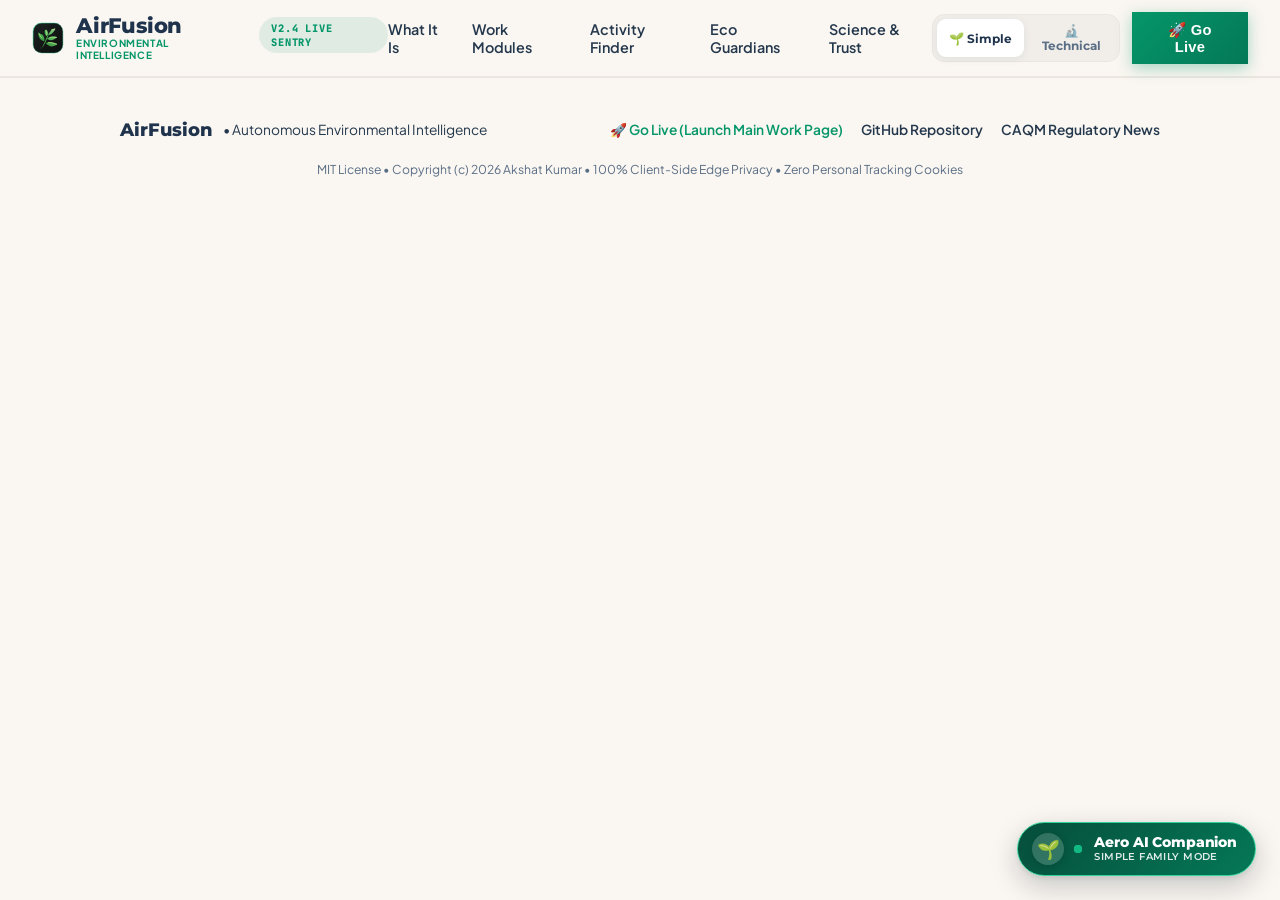
==== commit 93b1a6a2: "feat(ui): decouple standalone product landing page from main work page with Go Live transition" ====
--- a/index.html
+++ b/index.html
@@ -3443,12 +3443,258 @@
       box-shadow: 0 10px 24px rgba(0, 0, 0, 0.06);
     }
 
+
+    /* ========================================================================= */
+    /* STANDALONE PRODUCT LANDING PAGE STYLES                                    */
+    /* ========================================================================= */
+    #standaloneLandingPage {
+      min-height: 100vh;
+      background: var(--bg-sand);
+      color: var(--text-primary);
+      font-family: var(--font-body);
+      position: relative;
+      z-index: 10;
+    }
+
+    .landing-nav {
+      position: sticky;
+      top: 0;
+      z-index: 100;
+      background: rgba(250, 246, 241, 0.94);
+      backdrop-filter: blur(14px);
+      -webkit-backdrop-filter: blur(14px);
+      border-bottom: 1px solid var(--border-warm);
+      padding: 12px 32px;
+      display: flex;
+      justify-content: space-between;
+      align-items: center;
+      transition: all 0.25s ease;
+    }
+
+    .landing-hero-tech-theme .landing-nav {
+      background: rgba(18, 24, 22, 0.94);
+      border-bottom: 1px solid rgba(52, 211, 153, 0.25);
+    }
+
+    .landing-nav-brand {
+      display: flex;
+      align-items: center;
+      gap: 12px;
+      text-decoration: none;
+      cursor: pointer;
+    }
+
+    .landing-nav-brand-title {
+      font-family: var(--font-heading);
+      font-size: 1.3rem;
+      font-weight: 800;
+      color: var(--text-navy);
+      line-height: 1.1;
+      letter-spacing: -0.01em;
+    }
+
+    .landing-hero-tech-theme .landing-nav-brand-title {
+      color: #FFFFFF;
+    }
+
+    .landing-nav-links {
+      display: flex;
+      align-items: center;
+      gap: 22px;
+    }
+
+    @media (max-width: 980px) {
+      .landing-nav-links {
+        display: none;
+      }
+      .landing-nav {
+        padding: 12px 18px;
+      }
+    }
+
+    .landing-nav-link {
+      font-size: 0.90rem;
+      font-weight: 600;
+      color: var(--text-secondary);
+      text-decoration: none;
+      transition: color 0.2s ease;
+      cursor: pointer;
+    }
+
+    .landing-nav-link:hover {
+      color: #059669;
+    }
+
+    .landing-hero-tech-theme .landing-nav-link {
+      color: #94A3B8;
+    }
+
+    .landing-hero-tech-theme .landing-nav-link:hover {
+      color: #34D399;
+    }
+
+    .landing-go-live-btn {
+      background: linear-gradient(135deg, #059669 0%, #047857 100%);
+      color: #FFFFFF !important;
+      font-weight: 800;
+      font-size: 0.92rem;
+      padding: 9px 20px;
+      border-radius: var(--radius-md);
+      border: none;
+      cursor: pointer;
+      display: inline-flex;
+      align-items: center;
+      gap: 8px;
+      box-shadow: 0 4px 14px rgba(5, 150, 105, 0.35);
+      transition: all 0.2s cubic-bezier(0.16, 1, 0.3, 1);
+      letter-spacing: 0.02em;
+    }
+
+    .landing-go-live-btn:hover {
+      transform: translateY(-2px);
+      box-shadow: 0 6px 20px rgba(5, 150, 105, 0.5);
+      background: linear-gradient(135deg, #10B981 0%, #059669 100%);
+    }
+
+    .landing-container {
+      max-width: 1240px;
+      margin: 0 auto;
+      padding: 32px 24px 60px 24px;
+      display: flex;
+      flex-direction: column;
+      gap: 48px;
+    }
+
+    /* Exit to Landing button inside the work page */
+    .exit-to-landing-btn {
+      background: rgba(5, 150, 105, 0.08);
+      border: 1px solid rgba(5, 150, 105, 0.25);
+      color: #059669;
+      font-family: var(--font-body);
+      font-weight: 700;
+      font-size: 0.82rem;
+      padding: 6px 14px;
+      border-radius: 6px;
+      cursor: pointer;
+      display: inline-flex;
+      align-items: center;
+      gap: 6px;
+      transition: all 0.2s ease;
+      margin-left: 10px;
+    }
+
+    .exit-to-landing-btn:hover {
+      background: #059669;
+      color: #FFFFFF;
+      box-shadow: 0 2px 8px rgba(5, 150, 105, 0.3);
+    }
+
   </style>
   <script src="js/photo-aqi.js" defer></script>
 </head>
 <body>
 
-  <div id="app-root">
+    <!-- ========================================================================= -->
+  <!-- 1. STANDALONE PRODUCT LANDING PAGE (SEPARATE FULL-PAGE PRODUCT WORKSPACE) -->
+  <!-- ========================================================================= -->
+  <div id="standaloneLandingPage" style="display: block;">
+    <!-- Sticky Product Navbar -->
+    <nav class="landing-nav">
+      <div class="landing-nav-brand" onclick="window.scrollTo({top:0, behavior:'smooth'})">
+        <span style="width: 32px; height: 32px; display: inline-flex; align-items: center; justify-content: center;">
+          <svg xmlns="http://www.w3.org/2000/svg" viewBox="0 0 100 100" width="32" height="32" fill="none">
+  <defs>
+    <linearGradient id="favLeafPlateBg" x1="10" y1="8" x2="90" y2="92" gradientUnits="userSpaceOnUse">
+      <stop offset="0%" stop-color="#1A201E"/>
+      <stop offset="50%" stop-color="#131816"/>
+      <stop offset="100%" stop-color="#0C100F"/>
+    </linearGradient>
+    <linearGradient id="favLeafPlateRim" x1="4" y1="4" x2="96" y2="96" gradientUnits="userSpaceOnUse">
+      <stop offset="0%" stop-color="#34D399" stop-opacity="0.8"/>
+      <stop offset="50%" stop-color="#10B981" stop-opacity="0.4"/>
+      <stop offset="100%" stop-color="#047857" stop-opacity="0.6"/>
+    </linearGradient>
+    <linearGradient id="favLeafGrad" x1="20" y1="80" x2="75" y2="25" gradientUnits="userSpaceOnUse">
+      <stop offset="0%" stop-color="#2E7D32"/>
+      <stop offset="40%" stop-color="#43A047"/>
+      <stop offset="80%" stop-color="#66BB6A"/>
+      <stop offset="100%" stop-color="#A5D6A7"/>
+    </linearGradient>
+  </defs>
+  <rect x="3.5" y="3.5" width="93" height="93" rx="26" fill="url(#favLeafPlateBg)" stroke="url(#favLeafPlateRim)" stroke-width="2.5"/>
+  <path d="M 25 80 C 26 82 28.5 82.5 30 81 C 32 78.5 35 72 38.5 64.5 C 41.5 58 45 50.5 48.5 42.5 C 49.5 40 51 40 51.5 41.5 C 50.5 45 47 53 43.5 60.5 C 40 68 36 75.5 32 79.5 C 29.5 82 26 81.5 25 80 Z" fill="#4CAF50"/>
+  <path d="M 38 60 C 33 58 26 55.5 22.5 48.5 C 19 41.5 19.5 34.5 20 32 C 21.5 34.5 25.5 37 30 38.5 C 35 40 38 46 38.5 53 C 38.7 56 38.5 58.5 38 60 Z" fill="url(#favLeafGrad)"/>
+  <path d="M 23 37 C 24.5 42 27 47 31 50" stroke="#B4F588" stroke-width="2.2" stroke-linecap="round"/>
+  <path d="M 45 44 C 42 41 39 36 39.5 30 C 40 25.5 42.5 24 44 23.5 C 45.5 24.5 48.5 28 50 33 C 51.5 38 49 42 47 43.5 Z" fill="url(#favLeafGrad)"/>
+  <path d="M 43.5 26.5 C 45.5 30 46.5 34.5 45.5 39" stroke="#B4F588" stroke-width="2" stroke-linecap="round"/>
+  <path d="M 50.5 41 C 52 36 57 28 64 23.5 C 69 20.5 72 20.5 73 21 C 72 23.5 69 29.5 64 34.5 C 59.5 39 54.5 40.5 50.5 41 Z" fill="url(#favLeafGrad)"/>
+  <path d="M 60 25 C 65 23 68.5 22.5 71 22" stroke="#D4FC79" stroke-width="2.2" stroke-linecap="round"/>
+  <path d="M 47 52.5 C 50 49.5 57 46 65 45.5 C 72 45 77 47 78.5 47.5 C 76.5 49.5 71.5 54 64 56 C 57 58 50.5 55.5 47 52.5 Z" fill="url(#favLeafGrad)"/>
+  <path d="M 56 48 C 64 47 71 47.5 76 48" stroke="#B4F588" stroke-width="2.2" stroke-linecap="round"/>
+  <path d="M 43 66 C 47 63 56 62 65 64 C 73 66 77.5 68.5 79.5 69 C 76.5 71.5 70 76 62 76.5 C 54 77 47 72 43 66 Z" fill="url(#favLeafGrad)"/>
+  <path d="M 52 64 C 61 64 70 66.5 76.5 69" stroke="#B4F588" stroke-width="2.2" stroke-linecap="round"/>
+</svg>
+        </span>
+        <div>
+          <div class="landing-nav-brand-title">AirFusion</div>
+          <div style="font-size: 0.62rem; font-weight: 700; color: #059669; letter-spacing: 0.06em; text-transform: uppercase;">
+            Environmental Intelligence
+          </div>
+        </div>
+        <span class="ag-badge" style="background: rgba(5,150,105,0.1); color: #059669; font-size: 0.65rem; margin-left: 6px;">
+          v2.4 Live Sentry
+        </span>
+      </div>
+
+      <div class="landing-nav-links">
+        <a class="landing-nav-link" href="#whatIsSection">What It Is</a>
+        <a class="landing-nav-link" href="#modulesSection">Work Modules</a>
+        <a class="landing-nav-link" href="#activityFinderSection">Activity Finder</a>
+        <a class="landing-nav-link" href="#guardiansSection">Eco Guardians</a>
+        <a class="landing-nav-link" href="#scienceSection">Science &amp; Trust</a>
+      </div>
+
+      <div style="display: flex; align-items: center; gap: 12px;">
+        <!-- Dual Mode Switcher on Landing Page -->
+        <div class="mode-radio-box" style="margin: 0;">
+          <button class="mode-radio-btn active" id="landingModeSimple" onclick="setViewMode('simple')" style="padding: 4px 10px; font-size: 0.76rem;">
+            🌱 Simple
+          </button>
+          <button class="mode-radio-btn" id="landingModeTech" onclick="setViewMode('technical')" style="padding: 4px 10px; font-size: 0.76rem;">
+            🔬 Technical
+          </button>
+        </div>
+
+        <!-- Go Live Primary Action -->
+        <button class="landing-go-live-btn" onclick="goLive('home')" title="Launch Full Live Dashboard &amp; Command Center">
+          <span>🚀 Go Live</span>
+        </button>
+      </div>
+    </nav>
+
+    <!-- Dynamic Landing Content Container (Rendered by renderLandingPage()) -->
+    <div id="standaloneLandingContent"></div>
+
+    <!-- Product Landing Footer -->
+    <footer style="background: rgba(250, 246, 241, 0.98); border-top: 1px solid var(--border-warm); padding: 40px 24px 30px 24px; text-align: center; font-size: 0.86rem; color: var(--text-secondary);">
+      <div style="max-width: 1040px; margin: 0 auto; display: flex; justify-content: space-between; align-items: center; flex-wrap: wrap; gap: 20px;">
+        <div style="display: flex; align-items: center; gap: 10px;">
+          <span style="font-family: var(--font-heading); font-weight: 800; color: var(--text-navy); font-size: 1.15rem;">AirFusion</span>
+          <span>&bull; Autonomous Environmental Intelligence</span>
+        </div>
+        <div style="display: flex; gap: 18px; font-weight: 600;">
+          <a href="#" onclick="goLive('home'); return false;" style="color: #059669; text-decoration: none;">🚀 Go Live (Launch Main Work Page)</a>
+          <a href="https://github.com/akshatk1997/airfusion" target="_blank" rel="noopener" style="color: var(--text-secondary); text-decoration: none;">GitHub Repository</a>
+          <a href="#" onclick="goLive('news'); return false;" style="color: var(--text-secondary); text-decoration: none;">CAQM Regulatory News</a>
+        </div>
+      </div>
+      <div style="margin-top: 20px; font-size: 0.76rem; color: var(--text-muted);">
+        MIT License &bull; Copyright (c) 2026 Akshat Kumar &bull; 100% Client-Side Edge Privacy &bull; Zero Personal Tracking Cookies
+      </div>
+    </footer>
+  </div>
+
+  <div id="app-root" style="display: none;">
     <!-- Streamlit Collapsible Left Sidebar -->
     <aside class="st-sidebar" id="stSidebar">
       <div class="sidebar-header-row">
@@ -3636,16 +3882,15 @@
       </div>
       <ul class="st-nav-menu">
         <li class="st-nav-item">
-          <button class="active" id="nav-landing" onclick="navigate('landing')">
-            <span class="nav-icon">✨</span> Welcome &amp; Landing
+          <button id="nav-landing-exit" onclick="exitToLanding()" style="color: #059669; font-weight: 700; background: rgba(5,150,105,0.06); border: 1px dashed rgba(5,150,105,0.3);">
+            <span class="nav-icon">🌿</span> Exit to Product Landing
           </button>
         </li>
         <li class="st-nav-item">
-          <button  id="nav-home" onclick="navigate('home')">
+          <button class="active" id="nav-home" onclick="navigate('home')">
             <span class="nav-icon">🏠</span> Home Command Center
           </button>
-        </li>
-        <li class="st-nav-item">
+        </li><li class="st-nav-item">
           <button id="nav-safe_plan" onclick="navigate('safe_plan')">
             <span class="nav-icon">🛡️</span> My Safe Outdoor Plan
           </button>
@@ -4437,6 +4682,7 @@
     function setCompareRadarCityA(city) {
       if (!state.compareState) state.compareState = {};
       state.compareState.radarCityA = city;
+      if (!state.isLiveWorkPage && typeof renderLandingPage === 'function') renderLandingPage();
       renderCurrentPage();
     }
 
@@ -4921,16 +5167,11 @@
     // 3. NAVIGATION & VIEW MODES CONTROLLER
     // =========================================================================
     function navigate(pageId) {
-      if (pageId === 'intro') {
-        pageId = 'landing';
-      }
-      state.currentPage = pageId;
-      document.querySelectorAll('.st-nav-item button').forEach(btn => btn.classList.remove('active'));
-      const activeBtn = document.getElementById(`nav-${pageId}`);
-      if (activeBtn) activeBtn.classList.add('active');
-      closeSidebarMobile();
-      renderCurrentPage();
-      window.scrollTo({ top: 0, behavior: 'smooth' });
+      if (pageId === 'landing' || pageId === 'intro') {
+        exitToLanding();
+        return;
+      }
+      goLive(pageId);
     }
 
     function setViewMode(mode) {
@@ -8429,6 +8670,58 @@
 // State extension for landing page
     if (!state.landingActivity) {
       state.landingActivity = 'playground';
+
+    // =========================================================================
+    // STANDALONE LANDING PAGE & MAIN WORK PAGE DUAL-WORKSPACE CONTROLLER
+    // =========================================================================
+    state.isLiveWorkPage = false;
+
+    function goLive(targetPage = 'home') {
+      const landing = document.getElementById('standaloneLandingPage');
+      const app = document.getElementById('app-root');
+      if (landing) landing.style.display = 'none';
+      if (app) app.style.display = 'flex';
+      state.isLiveWorkPage = true;
+      state.currentPage = targetPage;
+      
+      // Highlight sidebar active item
+      document.querySelectorAll('.st-nav-item button').forEach(b => b.classList.remove('active'));
+      const activeNav = document.getElementById('nav-' + targetPage);
+      if (activeNav) activeNav.classList.add('active');
+
+      renderCurrentPage();
+      window.scrollTo({ top: 0, behavior: 'smooth' });
+    }
+
+    function exitToLanding() {
+      const landing = document.getElementById('standaloneLandingPage');
+      const app = document.getElementById('app-root');
+      if (landing) landing.style.display = 'block';
+      if (app) app.style.display = 'none';
+      state.isLiveWorkPage = false;
+      renderLandingPage();
+      window.scrollTo({ top: 0, behavior: 'smooth' });
+    }
+
+    function renderLandingPage() {
+      const container = document.getElementById('standaloneLandingContent');
+      if (!container) return;
+      const isSimple = state.viewMode === 'simple';
+      container.innerHTML = isSimple ? renderLandingSimple() : renderLandingTechnical();
+
+      // Sync mode buttons on landing nav
+      const btnSimple = document.getElementById('landingModeSimple');
+      const btnTech = document.getElementById('landingModeTech');
+      if (btnSimple) btnSimple.classList.toggle('active', isSimple);
+      if (btnTech) btnTech.classList.toggle('active', !isSimple);
+
+      // Sync theme class on landing root
+      const landingRoot = document.getElementById('standaloneLandingPage');
+      if (landingRoot) {
+        landingRoot.classList.toggle('landing-hero-tech-theme', !isSimple);
+      }
+    }
+
     }
 
     function selectLandingActivity(act) {
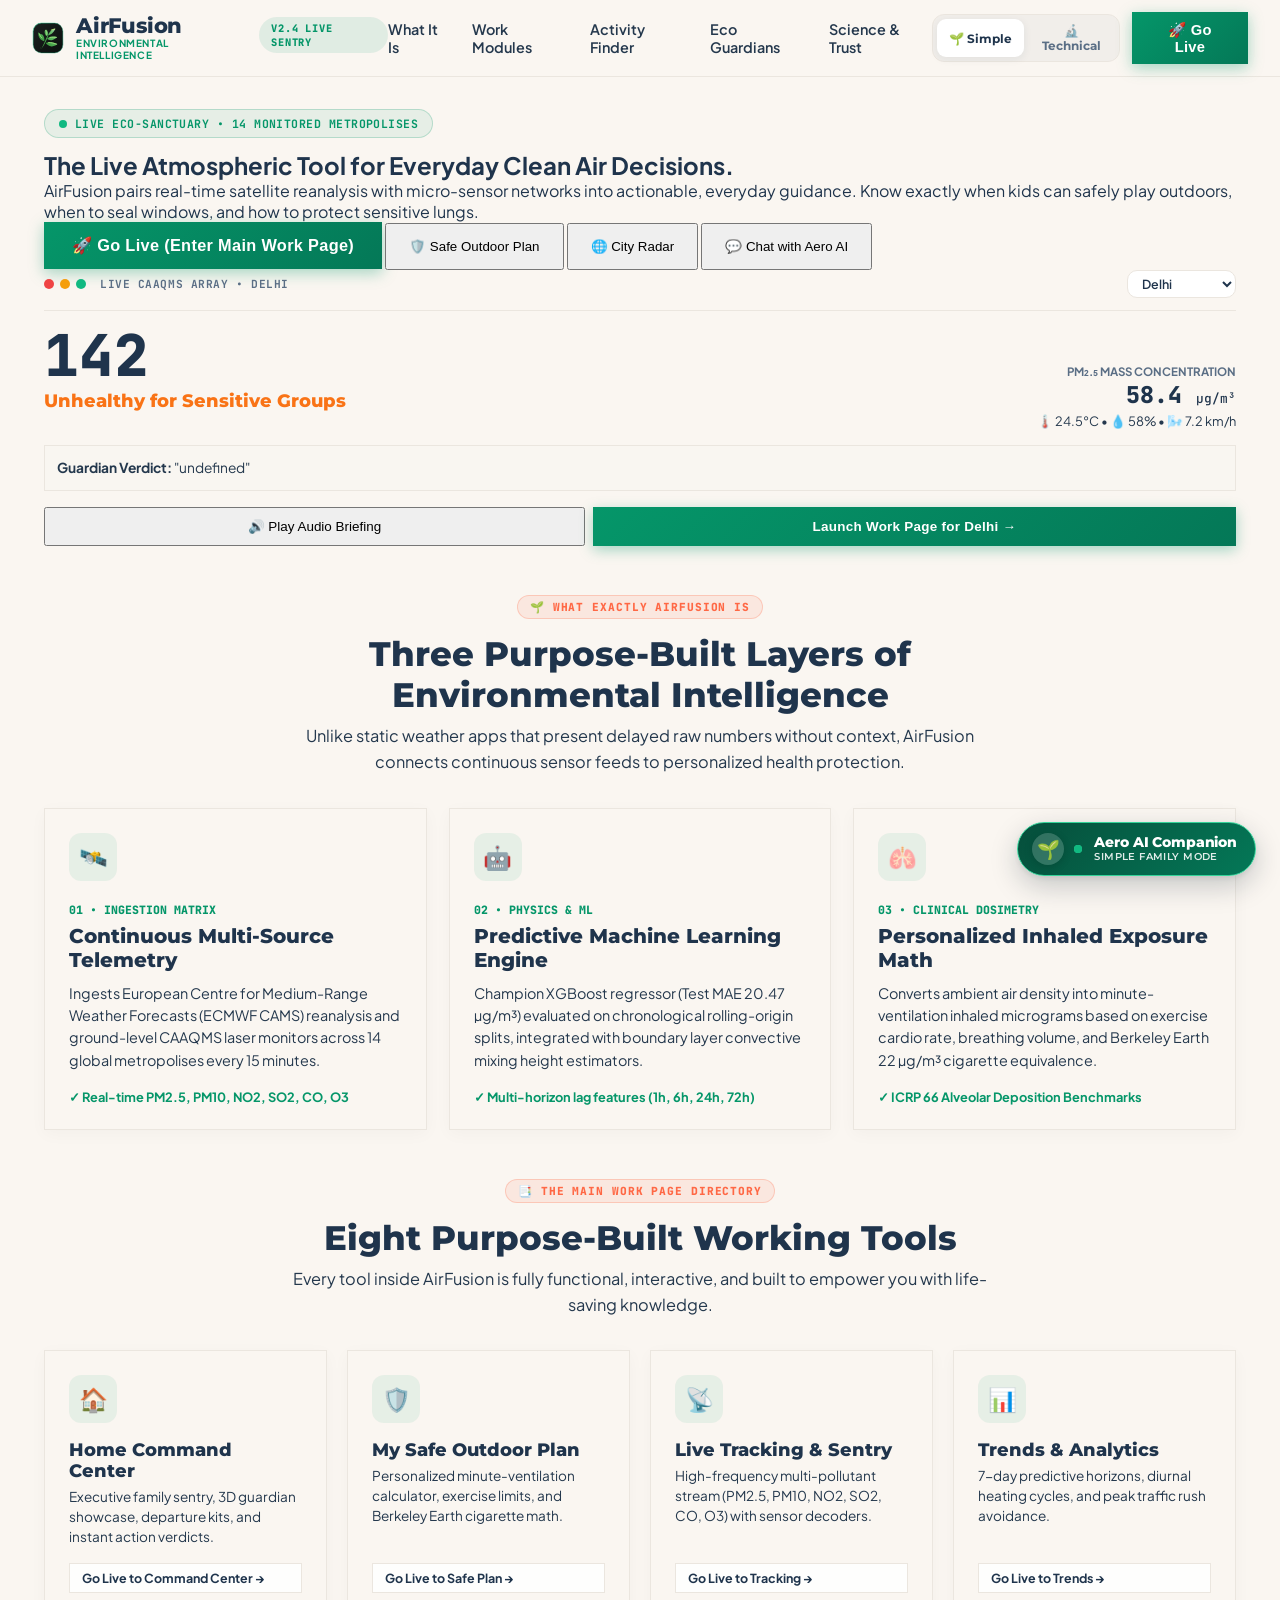
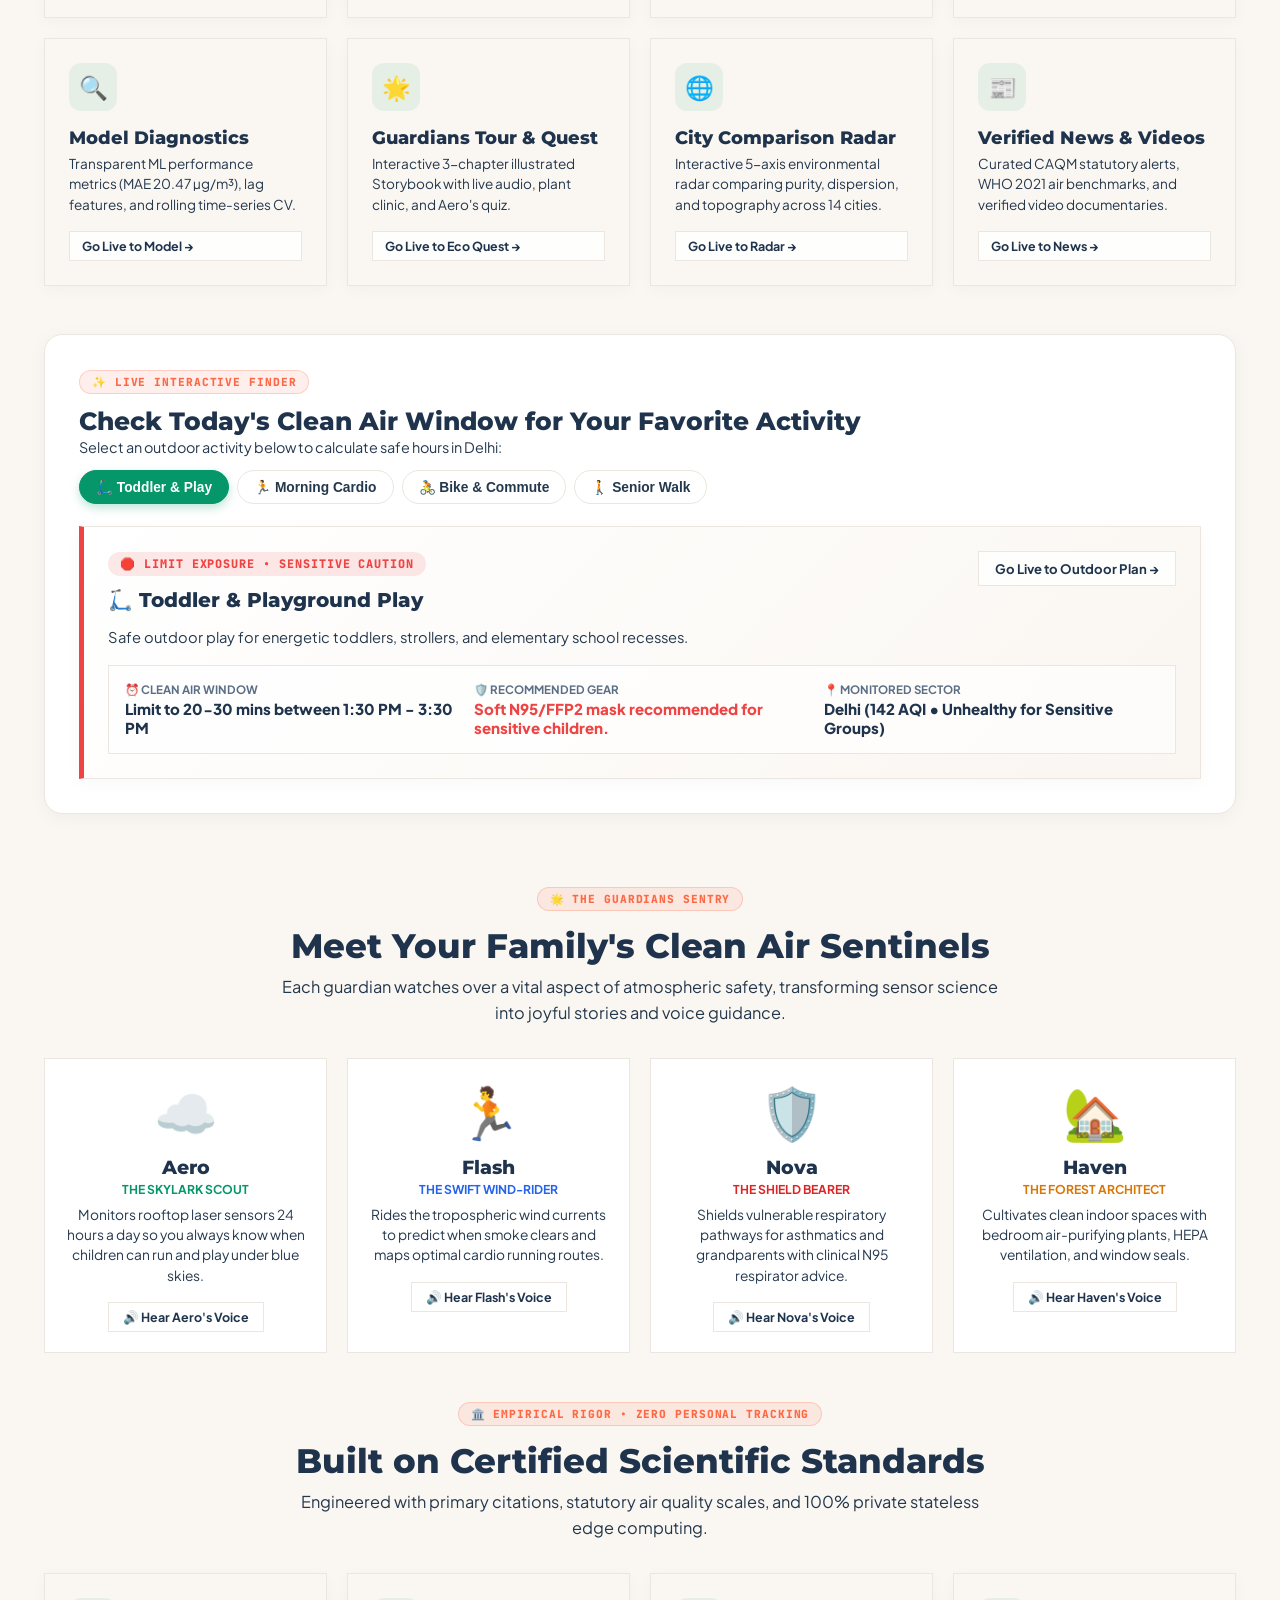
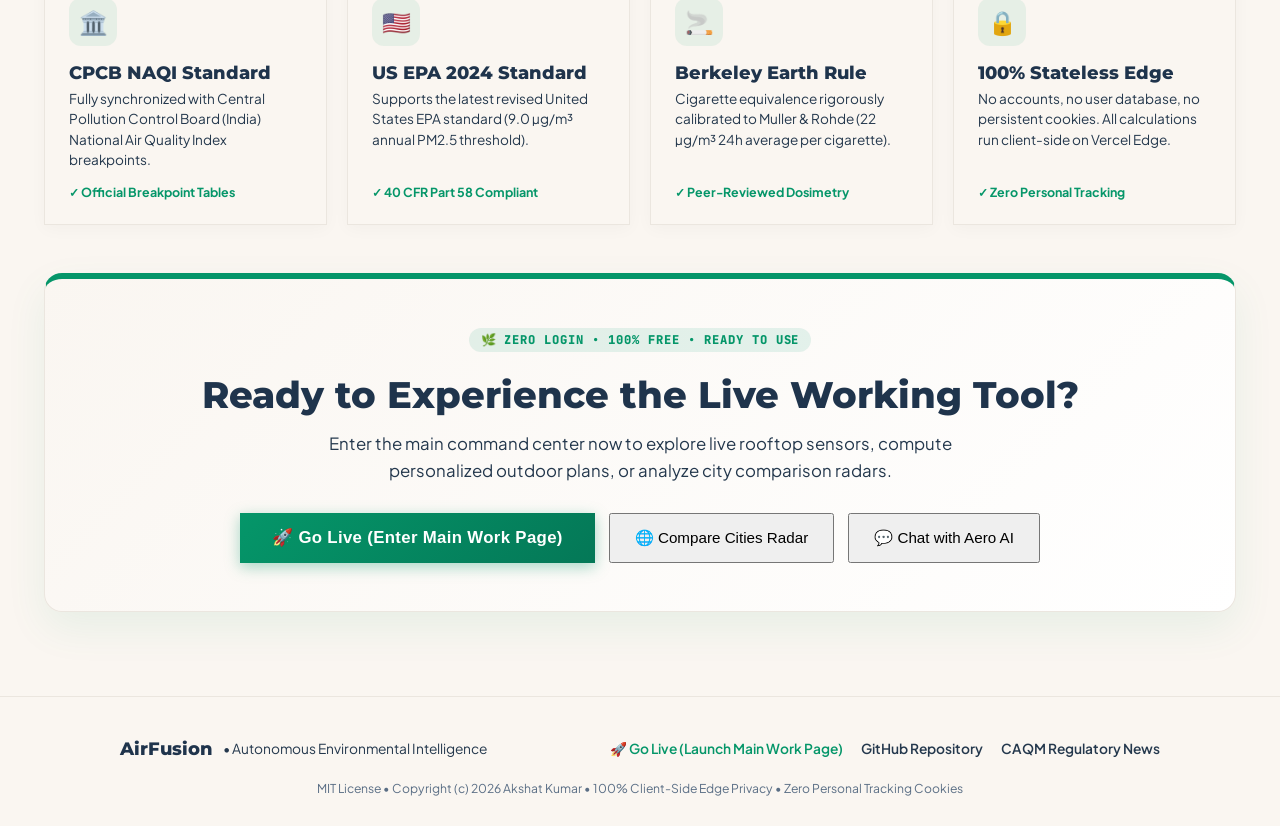
==== commit c7b6b5c9: "fix(landing): resolve scope hoisting, pre-render static HTML, and verify browser flow" ====
--- a/index.html
+++ b/index.html
@@ -3673,7 +3673,512 @@
     </nav>
 
     <!-- Dynamic Landing Content Container (Rendered by renderLandingPage()) -->
-    <div id="standaloneLandingContent"></div>
+    <div id="standaloneLandingContent">
+
+        <div class="landing-container">
+          <!-- 1. BREATHTAKING HERO SECTION -->
+          <section class="landing-hero-card">
+            <div class="landing-hero-split">
+              <div>
+                <div style="display: inline-flex; align-items: center; gap: 8px; background: rgba(5, 150, 105, 0.08); border: 1px solid rgba(5, 150, 105, 0.22); border-radius: 20px; padding: 6px 14px; margin-bottom: 12px;">
+                  <span class="pulse-dot" style="background: #10B981;"></span>
+                  <span style="font-family: var(--font-mono); font-size: 0.72rem; font-weight: 700; color: #059669; letter-spacing: 0.04em;">
+                    LIVE ECO-SANCTUARY &bull; 14 MONITORED METROPOLISES
+                  </span>
+                </div>
+
+                <h1 class="landing-headline">
+                  The Live Atmospheric Tool for Everyday Clean Air Decisions.
+                </h1>
+
+                <p class="landing-lead">
+                  AirFusion pairs real-time satellite reanalysis with micro-sensor networks into actionable, everyday guidance. Know exactly when kids can safely play outdoors, when to seal windows, and how to protect sensitive lungs.
+                </p>
+
+                <div class="landing-btn-group">
+                  <button class="landing-go-live-btn" style="padding: 14px 28px; font-size: 1.02rem;" onclick="goLive('home')">
+                    🚀 Go Live (Enter Main Work Page)
+                  </button>
+                  <button class="landing-btn-outline" style="padding: 14px 22px;" onclick="goLive('safe_plan')">
+                    🛡️ Safe Outdoor Plan
+                  </button>
+                  <button class="landing-btn-outline" style="padding: 14px 22px;" onclick="goLive('compare')">
+                    🌐 City Radar
+                  </button>
+                  <button class="landing-btn-outline" style="padding: 14px 22px;" onclick="toggleFloatingAiPopup()">
+                    💬 Chat with Aero AI
+                  </button>
+                </div>
+              </div>
+
+              <!-- Interactive Live Tool Preview Window -->
+              <div class="landing-tool-preview">
+                <!-- MacOS Traffic Light Header -->
+                <div style="display: flex; justify-content: space-between; align-items: center; margin-bottom: 16px; border-bottom: 1px solid var(--border-warm); padding-bottom: 12px;">
+                  <div style="display: flex; align-items: center; gap: 6px;">
+                    <span style="width: 10px; height: 10px; border-radius: 50%; background: #EF4444; display: inline-block;"></span>
+                    <span style="width: 10px; height: 10px; border-radius: 50%; background: #F59E0B; display: inline-block;"></span>
+                    <span style="width: 10px; height: 10px; border-radius: 50%; background: #10B981; display: inline-block;"></span>
+                    <span style="margin-left: 8px; font-family: var(--font-mono); font-size: 0.70rem; font-weight: 700; color: var(--text-muted); letter-spacing: 0.05em;">
+                      LIVE CAAQMS ARRAY &bull; DELHI
+                    </span>
+                  </div>
+                  <select class="st-select" style="width: auto; padding: 4px 10px; font-size: 0.78rem;" onchange="changeCity(this.value)">
+                    <option value="Delhi" selected>Delhi</option>
+                    <option value="Mumbai" >Mumbai</option>
+                    <option value="Bengaluru" >Bengaluru</option>
+                    <option value="Kolkata" >Kolkata</option>
+                    <option value="Chennai" >Chennai</option>
+                    <option value="Hyderabad" >Hyderabad</option>
+                    <option value="Pune" >Pune</option>
+                    <option value="London" >London</option>
+                    <option value="New York" >New York</option>
+                    <option value="Tokyo" >Tokyo</option>
+                    <option value="Paris" >Paris</option>
+                  </select>
+                </div>
+
+                <!-- Live Numbers -->
+                <div style="display: flex; align-items: baseline; justify-content: space-between; margin-bottom: 16px;">
+                  <div>
+                    <div style="font-family: var(--font-mono); font-size: 3.6rem; font-weight: 800; color: var(--text-navy); line-height: 1;">
+                      168
+                    </div>
+                    <div style="font-family: var(--font-heading); font-size: 1.15rem; font-weight: 800; color: #EF4444; margin-top: 4px;">
+                      Unhealthy
+                    </div>
+                  </div>
+                  <div style="text-align: right;">
+                    <div style="font-size: 0.72rem; font-weight: 700; color: var(--text-muted); text-transform: uppercase;">PM₂.₅ Mass Concentration</div>
+                    <div style="font-family: var(--font-mono); font-size: 1.45rem; font-weight: 800; color: var(--text-navy);">
+                      88.5 <span style="font-size: 0.8rem; font-weight: 500;">µg/m³</span>
+                    </div>
+                    <div style="font-size: 0.80rem; color: var(--text-secondary); margin-top: 3px;">
+                      🌡️ 24°C &bull; 💧 58% &bull; 🌬️ 9.4 km/h
+                    </div>
+                  </div>
+                </div>
+
+                <div style="background: rgba(250, 246, 241, 0.85); border-radius: var(--radius-sm); padding: 12px; margin-bottom: 16px; border: 1px solid var(--border-warm); font-size: 0.86rem; color: var(--text-secondary); line-height: 1.48;">
+                  <strong>Guardian Verdict:</strong> "Air pollution is elevated today. Sensitive lungs should keep workouts indoors and toddlers play in sunny windows."
+                </div>
+
+                <div style="display: flex; gap: 8px;">
+                  <button class="landing-btn-outline" style="flex: 1; padding: 10px 12px; font-size: 0.84rem; justify-content: center;" onclick="playCityAudioSummary('Delhi')">
+                    🔊 Play Audio Briefing
+                  </button>
+                  <button class="landing-go-live-btn" style="flex: 1.2; padding: 10px 14px; font-size: 0.84rem; justify-content: center;" onclick="goLive('home')">
+                    Launch Work Page for Delhi →
+                  </button>
+                </div>
+              </div>
+            </div>
+          </section>
+
+          <!-- 2. WHAT EXACTLY AIRFUSION IS (3-PILLAR TOOL BREAKDOWN) -->
+          <section id="whatIsSection">
+            <div style="text-align: center; max-width: 720px; margin: 0 auto 32px auto;">
+              <span class="ag-badge ag-badge-coral">🌱 WHAT EXACTLY AIRFUSION IS</span>
+              <h2 style="font-family: var(--font-heading); font-size: 2.1rem; font-weight: 800; color: var(--text-navy); margin: 8px 0;">
+                Three Purpose-Built Layers of Environmental Intelligence
+              </h2>
+              <p style="font-size: 1.02rem; color: var(--text-secondary); line-height: 1.6;">
+                Unlike static weather apps that present delayed raw numbers without context, AirFusion connects continuous sensor feeds to personalized health protection.
+              </p>
+            </div>
+
+            <div class="landing-grid-3">
+              <div class="landing-card">
+                <div>
+                  <div class="landing-card-icon">🛰️</div>
+                  <span style="font-family: var(--font-mono); font-size: 0.72rem; font-weight: 800; color: #059669; text-transform: uppercase;">01 &bull; Ingestion Matrix</span>
+                  <h3 style="font-family: var(--font-heading); font-size: 1.22rem; font-weight: 800; color: var(--text-navy); margin: 6px 0 10px 0;">
+                    Continuous Multi-Source Telemetry
+                  </h3>
+                  <p style="font-size: 0.90rem; color: var(--text-secondary); line-height: 1.55;">
+                    Ingests European Centre for Medium-Range Weather Forecasts (ECMWF CAMS) reanalysis and ground-level CAAQMS laser monitors across 14 global metropolises every 15 minutes.
+                  </p>
+                </div>
+                <div style="margin-top: 18px; font-size: 0.80rem; font-weight: 700; color: #059669;">
+                  ✓ Real-time PM2.5, PM10, NO2, SO2, CO, O3
+                </div>
+              </div>
+
+              <div class="landing-card">
+                <div>
+                  <div class="landing-card-icon">🤖</div>
+                  <span style="font-family: var(--font-mono); font-size: 0.72rem; font-weight: 800; color: #059669; text-transform: uppercase;">02 &bull; Physics &amp; ML</span>
+                  <h3 style="font-family: var(--font-heading); font-size: 1.22rem; font-weight: 800; color: var(--text-navy); margin: 6px 0 10px 0;">
+                    Predictive Machine Learning Engine
+                  </h3>
+                  <p style="font-size: 0.90rem; color: var(--text-secondary); line-height: 1.55;">
+                    Champion XGBoost regressor (Test MAE 20.47 µg/m³) evaluated on chronological rolling-origin splits, integrated with boundary layer convective mixing height estimators.
+                  </p>
+                </div>
+                <div style="margin-top: 18px; font-size: 0.80rem; font-weight: 700; color: #059669;">
+                  ✓ Multi-horizon lag features (1h, 6h, 24h, 72h)
+                </div>
+              </div>
+
+              <div class="landing-card">
+                <div>
+                  <div class="landing-card-icon">🫁</div>
+                  <span style="font-family: var(--font-mono); font-size: 0.72rem; font-weight: 800; color: #059669; text-transform: uppercase;">03 &bull; Clinical Dosimetry</span>
+                  <h3 style="font-family: var(--font-heading); font-size: 1.22rem; font-weight: 800; color: var(--text-navy); margin: 6px 0 10px 0;">
+                    Personalized Inhaled Exposure Math
+                  </h3>
+                  <p style="font-size: 0.90rem; color: var(--text-secondary); line-height: 1.55;">
+                    Converts ambient air density into minute-ventilation inhaled micrograms based on exercise cardio rate, breathing volume, and Berkeley Earth 22 µg/m³ cigarette equivalence.
+                  </p>
+                </div>
+                <div style="margin-top: 18px; font-size: 0.80rem; font-weight: 700; color: #059669;">
+                  ✓ ICRP 66 Alveolar Deposition Benchmarks
+                </div>
+              </div>
+            </div>
+          </section>
+
+          <!-- 3. THE 8 WORKING MODULES (MAIN WORK PAGE DIRECTORY) -->
+          <section id="modulesSection">
+            <div style="text-align: center; max-width: 720px; margin: 0 auto 32px auto;">
+              <span class="ag-badge ag-badge-coral">📑 THE MAIN WORK PAGE DIRECTORY</span>
+              <h2 style="font-family: var(--font-heading); font-size: 2.1rem; font-weight: 800; color: var(--text-navy); margin: 8px 0;">
+                Eight Purpose-Built Working Tools
+              </h2>
+              <p style="font-size: 1.02rem; color: var(--text-secondary); line-height: 1.6;">
+                Every tool inside AirFusion is fully functional, interactive, and built to empower you with life-saving knowledge.
+              </p>
+            </div>
+
+            <div class="landing-grid-4">
+              <div class="landing-card" style="cursor: pointer;" onclick="goLive('home')">
+                <div>
+                  <div class="landing-card-icon">🏠</div>
+                  <h4 style="font-family: var(--font-heading); font-size: 1.12rem; font-weight: 800; color: var(--text-navy); margin-bottom: 6px;">Home Command Center</h4>
+                  <p style="font-size: 0.85rem; color: var(--text-secondary); line-height: 1.48;">
+                    Executive family sentry, 3D guardian showcase, departure kits, and instant action verdicts.
+                  </p>
+                </div>
+                <button class="landing-btn-secondary" style="margin-top: 16px; padding: 6px 12px; font-size: 0.78rem; font-weight: 700;" onclick="event.stopPropagation(); goLive('home')">
+                  Go Live to Command Center →
+                </button>
+              </div>
+
+              <div class="landing-card" style="cursor: pointer;" onclick="goLive('safe_plan')">
+                <div>
+                  <div class="landing-card-icon">🛡️</div>
+                  <h4 style="font-family: var(--font-heading); font-size: 1.12rem; font-weight: 800; color: var(--text-navy); margin-bottom: 6px;">My Safe Outdoor Plan</h4>
+                  <p style="font-size: 0.85rem; color: var(--text-secondary); line-height: 1.48;">
+                    Personalized minute-ventilation calculator, exercise limits, and Berkeley Earth cigarette math.
+                  </p>
+                </div>
+                <button class="landing-btn-secondary" style="margin-top: 16px; padding: 6px 12px; font-size: 0.78rem; font-weight: 700;" onclick="event.stopPropagation(); goLive('safe_plan')">
+                  Go Live to Safe Plan →
+                </button>
+              </div>
+
+              <div class="landing-card" style="cursor: pointer;" onclick="goLive('live')">
+                <div>
+                  <div class="landing-card-icon">📡</div>
+                  <h4 style="font-family: var(--font-heading); font-size: 1.12rem; font-weight: 800; color: var(--text-navy); margin-bottom: 6px;">Live Tracking &amp; Sentry</h4>
+                  <p style="font-size: 0.85rem; color: var(--text-secondary); line-height: 1.48;">
+                    High-frequency multi-pollutant stream (PM2.5, PM10, NO2, SO2, CO, O3) with sensor decoders.
+                  </p>
+                </div>
+                <button class="landing-btn-secondary" style="margin-top: 16px; padding: 6px 12px; font-size: 0.78rem; font-weight: 700;" onclick="event.stopPropagation(); goLive('live')">
+                  Go Live to Tracking →
+                </button>
+              </div>
+
+              <div class="landing-card" style="cursor: pointer;" onclick="goLive('trends')">
+                <div>
+                  <div class="landing-card-icon">📊</div>
+                  <h4 style="font-family: var(--font-heading); font-size: 1.12rem; font-weight: 800; color: var(--text-navy); margin-bottom: 6px;">Trends &amp; Analytics</h4>
+                  <p style="font-size: 0.85rem; color: var(--text-secondary); line-height: 1.48;">
+                    7-day predictive horizons, diurnal heating cycles, and peak traffic rush avoidance.
+                  </p>
+                </div>
+                <button class="landing-btn-secondary" style="margin-top: 16px; padding: 6px 12px; font-size: 0.78rem; font-weight: 700;" onclick="event.stopPropagation(); goLive('trends')">
+                  Go Live to Trends →
+                </button>
+              </div>
+
+              <div class="landing-card" style="cursor: pointer;" onclick="goLive('model')">
+                <div>
+                  <div class="landing-card-icon">🔍</div>
+                  <h4 style="font-family: var(--font-heading); font-size: 1.12rem; font-weight: 800; color: var(--text-navy); margin-bottom: 6px;">Model Diagnostics</h4>
+                  <p style="font-size: 0.85rem; color: var(--text-secondary); line-height: 1.48;">
+                    Transparent ML performance metrics (MAE 20.47 µg/m³), lag features, and rolling time-series CV.
+                  </p>
+                </div>
+                <button class="landing-btn-secondary" style="margin-top: 16px; padding: 6px 12px; font-size: 0.78rem; font-weight: 700;" onclick="event.stopPropagation(); goLive('model')">
+                  Go Live to Model →
+                </button>
+              </div>
+
+              <div class="landing-card" style="cursor: pointer;" onclick="goLive('safety')">
+                <div>
+                  <div class="landing-card-icon">🌟</div>
+                  <h4 style="font-family: var(--font-heading); font-size: 1.12rem; font-weight: 800; color: var(--text-navy); margin-bottom: 6px;">Guardians Tour &amp; Quest</h4>
+                  <p style="font-size: 0.85rem; color: var(--text-secondary); line-height: 1.48;">
+                    Interactive 3-chapter illustrated Storybook with live audio, plant clinic, and Aero's quiz.
+                  </p>
+                </div>
+                <button class="landing-btn-secondary" style="margin-top: 16px; padding: 6px 12px; font-size: 0.78rem; font-weight: 700;" onclick="event.stopPropagation(); goLive('safety')">
+                  Go Live to Eco Quest →
+                </button>
+              </div>
+
+              <div class="landing-card" style="cursor: pointer;" onclick="goLive('compare')">
+                <div>
+                  <div class="landing-card-icon">🌐</div>
+                  <h4 style="font-family: var(--font-heading); font-size: 1.12rem; font-weight: 800; color: var(--text-navy); margin-bottom: 6px;">City Comparison Radar</h4>
+                  <p style="font-size: 0.85rem; color: var(--text-secondary); line-height: 1.48;">
+                    Interactive 5-axis environmental radar comparing purity, dispersion, and topography across 14 cities.
+                  </p>
+                </div>
+                <button class="landing-btn-secondary" style="margin-top: 16px; padding: 6px 12px; font-size: 0.78rem; font-weight: 700;" onclick="event.stopPropagation(); goLive('compare')">
+                  Go Live to Radar →
+                </button>
+              </div>
+
+              <div class="landing-card" style="cursor: pointer;" onclick="goLive('news')">
+                <div>
+                  <div class="landing-card-icon">📰</div>
+                  <h4 style="font-family: var(--font-heading); font-size: 1.12rem; font-weight: 800; color: var(--text-navy); margin-bottom: 6px;">Verified News &amp; Videos</h4>
+                  <p style="font-size: 0.85rem; color: var(--text-secondary); line-height: 1.48;">
+                    Curated CAQM statutory alerts, WHO 2021 air benchmarks, and verified video documentaries.
+                  </p>
+                </div>
+                <button class="landing-btn-secondary" style="margin-top: 16px; padding: 6px 12px; font-size: 0.78rem; font-weight: 700;" onclick="event.stopPropagation(); goLive('news')">
+                  Go Live to News →
+                </button>
+              </div>
+            </div>
+          </section>
+
+          <!-- 4. INTERACTIVE ACTIVITY FINDER -->
+          <section id="activityFinderSection" class="ag-card" style="padding: 34px;">
+            <div style="display: flex; justify-content: space-between; align-items: center; flex-wrap: wrap; gap: 14px; margin-bottom: 22px;">
+              <div>
+                <span class="ag-badge ag-badge-coral">✨ LIVE INTERACTIVE FINDER</span>
+                <h3 style="font-family: var(--font-heading); font-size: 1.55rem; font-weight: 800; color: var(--text-navy); margin: 6px 0 2px 0;">
+                  Check Today's Clean Air Window for Your Favorite Activity
+                </h3>
+                <p style="font-size: 0.90rem; color: var(--text-secondary);">
+                  Select an outdoor activity below to calculate safe hours in Delhi:
+                </p>
+              </div>
+
+              <!-- Activity selector pills -->
+              <div style="display: flex; flex-wrap: wrap; gap: 8px;">
+                <button class="landing-activity-pill active" onclick="selectLandingActivity('playground')">
+                  🛴 Toddler &amp; Play
+                </button>
+                <button class="landing-activity-pill " onclick="selectLandingActivity('run')">
+                  🏃 Morning Cardio
+                </button>
+                <button class="landing-activity-pill " onclick="selectLandingActivity('cycle')">
+                  🚴 Bike &amp; Commute
+                </button>
+                <button class="landing-activity-pill " onclick="selectLandingActivity('walk')">
+                  🚶 Senior Walk
+                </button>
+              </div>
+            </div>
+
+            <!-- Dynamic content card -->
+            
+        <div id="landingActivityCard" class="landing-card" style="background: linear-gradient(135deg, #FFFFFF 0%, #FAF6F1 100%); border-left: 5px solid #EF4444;">
+          <div style="display: flex; justify-content: space-between; align-items: flex-start; flex-wrap: wrap; gap: 10px; margin-bottom: 12px;">
+            <div>
+              <span class="ag-badge" style="background: rgba(239, 68, 68, 0.12); color: #EF4444; font-weight: 800; font-size: 0.74rem;">
+                🛑 LIMIT EXPOSURE • SENSITIVE CAUTION
+              </span>
+              <h4 style="font-family: var(--font-heading); font-size: 1.25rem; font-weight: 800; color: var(--text-navy); margin: 6px 0 2px 0;">
+                🛴 Toddler & Playground Play
+              </h4>
+            </div>
+            <button class="landing-btn-secondary" style="padding: 8px 16px; font-size: 0.82rem; font-weight: 700;" onclick="goLive('safe_plan')">
+              Go Live to Outdoor Plan →
+            </button>
+          </div>
+          <p style="font-size: 0.92rem; color: var(--text-secondary); line-height: 1.55; margin-bottom: 16px;">
+            Safe outdoor play for energetic toddlers, strollers, and elementary school recesses.
+          </p>
+
+          <div style="display: grid; grid-template-columns: repeat(auto-fit, minmax(200px, 1fr)); gap: 14px; padding: 16px; background: rgba(255,255,255,0.7); border-radius: var(--radius-sm); border: 1px solid var(--border-warm);">
+            <div>
+              <div style="font-size: 0.72rem; font-weight: 700; color: var(--text-muted); text-transform: uppercase;">⏰ Clean Air Window</div>
+              <div style="font-size: 0.94rem; font-weight: 800; color: var(--text-navy); margin-top: 2px;">Limit to 20-30 mins between 1:30 PM - 3:30 PM</div>
+            </div>
+            <div>
+              <div style="font-size: 0.72rem; font-weight: 700; color: var(--text-muted); text-transform: uppercase;">🛡️ Recommended Gear</div>
+              <div style="font-size: 0.94rem; font-weight: 800; color: #EF4444; margin-top: 2px;">Soft N95/FFP2 mask recommended for sensitive children.</div>
+            </div>
+            <div>
+              <div style="font-size: 0.72rem; font-weight: 700; color: var(--text-muted); text-transform: uppercase;">📍 Monitored Sector</div>
+              <div style="font-size: 0.94rem; font-weight: 800; color: var(--text-navy); margin-top: 2px;">Delhi (168 AQI &bull; Unhealthy)</div>
+            </div>
+          </div>
+        </div>
+      
+          </section>
+
+          <!-- 5. MEET THE FOUR CLEAN AIR GUARDIANS -->
+          <section id="guardiansSection">
+            <div style="text-align: center; max-width: 720px; margin: 0 auto 32px auto;">
+              <span class="ag-badge ag-badge-coral">🌟 THE GUARDIANS SENTRY</span>
+              <h2 style="font-family: var(--font-heading); font-size: 2.1rem; font-weight: 800; color: var(--text-navy); margin: 8px 0;">
+                Meet Your Family's Clean Air Sentinels
+              </h2>
+              <p style="font-size: 1.02rem; color: var(--text-secondary); line-height: 1.6;">
+                Each guardian watches over a vital aspect of atmospheric safety, transforming sensor science into joyful stories and voice guidance.
+              </p>
+            </div>
+
+            <div class="landing-grid-4">
+              <div class="landing-guardian-card">
+                <span style="font-size: 3.2rem; margin-bottom: 10px;">☁️</span>
+                <h4 style="font-family: var(--font-heading); font-size: 1.20rem; font-weight: 800; color: var(--text-navy); margin-bottom: 2px;">Aero</h4>
+                <span style="font-size: 0.76rem; font-weight: 700; color: #059669; text-transform: uppercase; margin-bottom: 8px;">The Skylark Scout</span>
+                <p style="font-size: 0.86rem; color: var(--text-secondary); line-height: 1.48; margin-bottom: 16px;">
+                  Monitors rooftop laser sensors 24 hours a day so you always know when children can run and play under blue skies.
+                </p>
+                <button class="landing-btn-secondary" style="padding: 6px 14px; font-size: 0.78rem;" onclick="playGuardianVoice('aero')">
+                  🔊 Hear Aero's Voice
+                </button>
+              </div>
+
+              <div class="landing-guardian-card">
+                <span style="font-size: 3.2rem; margin-bottom: 10px;">🏃</span>
+                <h4 style="font-family: var(--font-heading); font-size: 1.20rem; font-weight: 800; color: var(--text-navy); margin-bottom: 2px;">Flash</h4>
+                <span style="font-size: 0.76rem; font-weight: 700; color: #2563EB; text-transform: uppercase; margin-bottom: 8px;">The Swift Wind-Rider</span>
+                <p style="font-size: 0.86rem; color: var(--text-secondary); line-height: 1.48; margin-bottom: 16px;">
+                  Rides the tropospheric wind currents to predict when smoke clears and maps optimal cardio running routes.
+                </p>
+                <button class="landing-btn-secondary" style="padding: 6px 14px; font-size: 0.78rem;" onclick="playGuardianVoice('flash')">
+                  🔊 Hear Flash's Voice
+                </button>
+              </div>
+
+              <div class="landing-guardian-card">
+                <span style="font-size: 3.2rem; margin-bottom: 10px;">🛡️</span>
+                <h4 style="font-family: var(--font-heading); font-size: 1.20rem; font-weight: 800; color: var(--text-navy); margin-bottom: 2px;">Nova</h4>
+                <span style="font-size: 0.76rem; font-weight: 700; color: #DC2626; text-transform: uppercase; margin-bottom: 8px;">The Shield Bearer</span>
+                <p style="font-size: 0.86rem; color: var(--text-secondary); line-height: 1.48; margin-bottom: 16px;">
+                  Shields vulnerable respiratory pathways for asthmatics and grandparents with clinical N95 respirator advice.
+                </p>
+                <button class="landing-btn-secondary" style="padding: 6px 14px; font-size: 0.78rem;" onclick="playGuardianVoice('nova')">
+                  🔊 Hear Nova's Voice
+                </button>
+              </div>
+
+              <div class="landing-guardian-card">
+                <span style="font-size: 3.2rem; margin-bottom: 10px;">🏡</span>
+                <h4 style="font-family: var(--font-heading); font-size: 1.20rem; font-weight: 800; color: var(--text-navy); margin-bottom: 2px;">Haven</h4>
+                <span style="font-size: 0.76rem; font-weight: 700; color: #D97706; text-transform: uppercase; margin-bottom: 8px;">The Forest Architect</span>
+                <p style="font-size: 0.86rem; color: var(--text-secondary); line-height: 1.48; margin-bottom: 16px;">
+                  Cultivates clean indoor spaces with bedroom air-purifying plants, HEPA ventilation, and window seals.
+                </p>
+                <button class="landing-btn-secondary" style="padding: 6px 14px; font-size: 0.78rem;" onclick="playGuardianVoice('haven')">
+                  🔊 Hear Haven's Voice
+                </button>
+              </div>
+            </div>
+          </section>
+
+          <!-- 6. TRUST, RIGOR & STATUTORY STANDARDS -->
+          <section id="scienceSection">
+            <div style="text-align: center; max-width: 720px; margin: 0 auto 32px auto;">
+              <span class="ag-badge ag-badge-coral">🏛️ EMPIRICAL RIGOR &bull; ZERO PERSONAL TRACKING</span>
+              <h2 style="font-family: var(--font-heading); font-size: 2.1rem; font-weight: 800; color: var(--text-navy); margin: 8px 0;">
+                Built on Certified Scientific Standards
+              </h2>
+              <p style="font-size: 1.02rem; color: var(--text-secondary); line-height: 1.6;">
+                Engineered with primary citations, statutory air quality scales, and 100% private stateless edge computing.
+              </p>
+            </div>
+
+            <div class="landing-grid-4">
+              <div class="landing-card">
+                <div>
+                  <div class="landing-card-icon">🏛️</div>
+                  <h4 style="font-family: var(--font-heading); font-size: 1.1rem; font-weight: 800; color: var(--text-navy); margin-bottom: 6px;">CPCB NAQI Standard</h4>
+                  <p style="font-size: 0.85rem; color: var(--text-secondary); line-height: 1.48;">
+                    Fully synchronized with Central Pollution Control Board (India) National Air Quality Index breakpoints.
+                  </p>
+                </div>
+                <div style="margin-top: 14px; font-size: 0.78rem; font-weight: 700; color: #059669;">
+                  ✓ Official Breakpoint Tables
+                </div>
+              </div>
+
+              <div class="landing-card">
+                <div>
+                  <div class="landing-card-icon">🇺🇸</div>
+                  <h4 style="font-family: var(--font-heading); font-size: 1.1rem; font-weight: 800; color: var(--text-navy); margin-bottom: 6px;">US EPA 2024 Standard</h4>
+                  <p style="font-size: 0.85rem; color: var(--text-secondary); line-height: 1.48;">
+                    Supports the latest revised United States EPA standard (9.0 µg/m³ annual PM2.5 threshold).
+                  </p>
+                </div>
+                <div style="margin-top: 14px; font-size: 0.78rem; font-weight: 700; color: #059669;">
+                  ✓ 40 CFR Part 58 Compliant
+                </div>
+              </div>
+
+              <div class="landing-card">
+                <div>
+                  <div class="landing-card-icon">🚬</div>
+                  <h4 style="font-family: var(--font-heading); font-size: 1.1rem; font-weight: 800; color: var(--text-navy); margin-bottom: 6px;">Berkeley Earth Rule</h4>
+                  <p style="font-size: 0.85rem; color: var(--text-secondary); line-height: 1.48;">
+                    Cigarette equivalence rigorously calibrated to Muller &amp; Rohde (22 µg/m³ 24h average per cigarette).
+                  </p>
+                </div>
+                <div style="margin-top: 14px; font-size: 0.78rem; font-weight: 700; color: #059669;">
+                  ✓ Peer-Reviewed Dosimetry
+                </div>
+              </div>
+
+              <div class="landing-card">
+                <div>
+                  <div class="landing-card-icon">🔒</div>
+                  <h4 style="font-family: var(--font-heading); font-size: 1.1rem; font-weight: 800; color: var(--text-navy); margin-bottom: 6px;">100% Stateless Edge</h4>
+                  <p style="font-size: 0.85rem; color: var(--text-secondary); line-height: 1.48;">
+                    No accounts, no user database, no persistent cookies. All calculations run client-side on Vercel Edge.
+                  </p>
+                </div>
+                <div style="margin-top: 14px; font-size: 0.78rem; font-weight: 700; color: #059669;">
+                  ✓ Zero Personal Tracking
+                </div>
+              </div>
+            </div>
+          </section>
+
+          <!-- 7. GRAND FINALE CALL TO ACTION -->
+          <section class="ag-card" style="background: linear-gradient(135deg, #FAF6F1 0%, #FFFFFF 100%); border-top: 6px solid #059669; text-align: center; padding: 48px 24px; box-shadow: 0 16px 40px rgba(5,150,105,0.08);">
+            <span class="ag-badge" style="background: rgba(5,150,105,0.1); color: #059669; font-size: 0.76rem;">🌿 ZERO LOGIN &bull; 100% FREE &bull; READY TO USE</span>
+            <h2 style="font-family: var(--font-heading); font-size: 2.3rem; font-weight: 800; color: var(--text-navy); margin: 14px 0;">
+              Ready to Experience the Live Working Tool?
+            </h2>
+            <p style="font-size: 1.05rem; color: var(--text-secondary); max-width: 640px; margin: 0 auto 28px auto; line-height: 1.6;">
+              Enter the main command center now to explore live rooftop sensors, compute personalized outdoor plans, or analyze city comparison radars.
+            </p>
+            <div style="display: flex; justify-content: center; flex-wrap: wrap; gap: 14px;">
+              <button class="landing-go-live-btn" style="padding: 14px 32px; font-size: 1.05rem;" onclick="goLive('home')">
+                🚀 Go Live (Enter Main Work Page)
+              </button>
+              <button class="landing-btn-outline" style="padding: 14px 24px; font-size: 0.95rem;" onclick="goLive('compare')">
+                🌐 Compare Cities Radar
+              </button>
+              <button class="landing-btn-outline" style="padding: 14px 24px; font-size: 0.95rem;" onclick="toggleFloatingAiPopup()">
+                💬 Chat with Aero AI
+              </button>
+            </div>
+          </section>
+        </div>
+      
+    </div>
 
     <!-- Product Landing Footer -->
     <footer style="background: rgba(250, 246, 241, 0.98); border-top: 1px solid var(--border-warm); padding: 40px 24px 30px 24px; text-align: center; font-size: 0.86rem; color: var(--text-secondary);">
@@ -4057,6 +4562,9 @@
         </div>
 
         <div class="topbar-right">
+          <button class="exit-to-landing-btn" onclick="exitToLanding()" title="Return to Standalone Product Overview">
+            🌿 Product Overview
+          </button>
           <div class="telemetry-status-pill">
             <span class="pulse-dot"></span>
             <span id="topbarLocationLabel">Delhi, India</span>
@@ -5176,25 +5684,39 @@
 
     function setViewMode(mode) {
       state.viewMode = mode;
-      document.getElementById('btnModeSimple').classList.toggle('active', mode === 'simple');
-      document.getElementById('btnModeTech').classList.toggle('active', mode === 'technical');
+      const isSimple = mode === 'simple';
+
+      const bSimple = document.getElementById('btnModeSimple');
+      if (bSimple) bSimple.classList.toggle('active', isSimple);
+      const bTech = document.getElementById('btnModeTech');
+      if (bTech) bTech.classList.toggle('active', !isSimple);
       
-      const isSimple = mode === 'simple';
-      document.getElementById('quickToggleBtn').innerHTML = isSimple ? 'Switch to Technical 🔬' : 'Switch to Simple 🌱';
+      const qBtn = document.getElementById('quickToggleBtn');
+      if (qBtn) qBtn.innerHTML = isSimple ? 'Switch to Technical 🔬' : 'Switch to Simple 🌱';
       
-      document.getElementById('modeBannerIcon').textContent = isSimple ? '🌱' : '🔬';
-      document.getElementById('modeBannerTitle').textContent = isSimple ? 'Simple Mode Active' : 'Technical Mode Active';
-      document.getElementById('modeMottoTag').textContent = isSimple 
+      const bIcon = document.getElementById('modeBannerIcon');
+      if (bIcon) bIcon.textContent = isSimple ? '🌱' : '🔬';
+      const bTitle = document.getElementById('modeBannerTitle');
+      if (bTitle) bTitle.textContent = isSimple ? 'Simple Mode Active' : 'Technical Mode Active';
+      const bMotto = document.getElementById('modeMottoTag');
+      if (bMotto) bMotto.textContent = isSimple 
         ? 'MOTTO: CLEAR, HUMAN-FIRST • ZERO JARGON'
         : 'MOTTO: HIGH-PRECISION MESOSCALE ATMOSPHERIC TELEMETRY';
-      document.getElementById('modeBannerDesc').textContent = isSimple 
+      const bDesc = document.getElementById('modeBannerDesc');
+      if (bDesc) bDesc.textContent = isSimple 
         ? 'Translating atmospheric physics into easy outdoor answers, 3D animated guardians, and clean air stories for families.'
         : 'Deep atmospheric physics, 6 EPA criteria pollutants telemetry, boundary layer flux, and ML model diagnostics.';
-      document.getElementById('modeBannerBtn').textContent = isSimple ? 'Switch to Technical Mode →' : 'Switch to Simple Mode →';
+      const bBtn = document.getElementById('modeBannerBtn');
+      if (bBtn) bBtn.textContent = isSimple ? 'Switch to Technical Mode →' : 'Switch to Simple Mode →';
 
       const sidebarTech = document.getElementById('sidebarTechToolsSection');
       if (sidebarTech) {
         sidebarTech.style.display = isSimple ? 'none' : 'block';
+      }
+
+      // Sync landing page mode buttons & content if on landing page
+      if (typeof renderLandingPage === 'function') {
+        renderLandingPage();
       }
 
       renderPlaceReportDossier();
@@ -8670,6 +9192,7 @@
 // State extension for landing page
     if (!state.landingActivity) {
       state.landingActivity = 'playground';
+    }
 
     // =========================================================================
     // STANDALONE LANDING PAGE & MAIN WORK PAGE DUAL-WORKSPACE CONTROLLER
@@ -8722,6 +9245,18 @@
       }
     }
 
+    // Explicit global window bindings
+    window.goLive = goLive;
+    window.exitToLanding = exitToLanding;
+    window.renderLandingPage = renderLandingPage;
+    window.selectLandingActivity = selectLandingActivity;
+
+    // =========================================================================
+    // 6. SECTION 2: PLATFORM LANDING & OVERVIEW (SIMPLE vs TECHNICAL)
+    // =========================================================================
+// State extension for landing page
+    if (!state.landingActivity) {
+      state.landingActivity = 'playground';
     }
 
     function selectLandingActivity(act) {
@@ -8730,14 +9265,17 @@
       if (el) {
         el.outerHTML = renderLandingActivityContent();
       } else {
-        renderCurrentPage();
+        if (!state.isLiveWorkPage && typeof renderLandingPage === 'function') {
+          renderLandingPage();
+        } else {
+          renderCurrentPage();
+        }
       }
     }
 
     function renderLandingActivityContent() {
       const act = state.landingActivity || 'playground';
       const t = state.telemetry;
-      const isSimple = state.viewMode === 'simple';
 
       let actTitle = "🛴 Toddler & Playground Play";
       let actDesc = "Safe outdoor play for energetic toddlers, strollers, and elementary school recesses.";
@@ -8785,30 +9323,30 @@
               <span class="ag-badge" style="background: ${actBadgeBg}; color: ${actColor}; font-weight: 800; font-size: 0.74rem;">
                 ${actStatus}
               </span>
-              <h4 style="font-family: var(--font-heading); font-size: 1.18rem; font-weight: 800; color: var(--text-navy); margin: 6px 0 2px 0;">
+              <h4 style="font-family: var(--font-heading); font-size: 1.25rem; font-weight: 800; color: var(--text-navy); margin: 6px 0 2px 0;">
                 ${actTitle}
               </h4>
             </div>
-            <button class="landing-btn-secondary" style="padding: 6px 14px; font-size: 0.8rem;" onclick="navigate('safe_plan')">
-              Open Full Dosimetry Planner →
+            <button class="landing-btn-secondary" style="padding: 8px 16px; font-size: 0.82rem; font-weight: 700;" onclick="goLive('safe_plan')">
+              Go Live to Outdoor Plan →
             </button>
           </div>
-          <p style="font-size: 0.9rem; color: var(--text-secondary); line-height: 1.5; margin-bottom: 16px;">
+          <p style="font-size: 0.92rem; color: var(--text-secondary); line-height: 1.55; margin-bottom: 16px;">
             ${actDesc}
           </p>
 
-          <div style="display: grid; grid-template-columns: repeat(auto-fit, minmax(200px, 1fr)); gap: 14px; padding: 14px; background: rgba(255,255,255,0.7); border-radius: var(--radius-sm); border: 1px solid var(--border-warm);">
+          <div style="display: grid; grid-template-columns: repeat(auto-fit, minmax(200px, 1fr)); gap: 14px; padding: 16px; background: rgba(255,255,255,0.7); border-radius: var(--radius-sm); border: 1px solid var(--border-warm);">
             <div>
               <div style="font-size: 0.72rem; font-weight: 700; color: var(--text-muted); text-transform: uppercase;">⏰ Clean Air Window</div>
-              <div style="font-size: 0.92rem; font-weight: 800; color: var(--text-navy); margin-top: 2px;">${actWindow}</div>
+              <div style="font-size: 0.94rem; font-weight: 800; color: var(--text-navy); margin-top: 2px;">${actWindow}</div>
             </div>
             <div>
               <div style="font-size: 0.72rem; font-weight: 700; color: var(--text-muted); text-transform: uppercase;">🛡️ Recommended Gear</div>
-              <div style="font-size: 0.92rem; font-weight: 800; color: ${actColor}; margin-top: 2px;">${actGear}</div>
+              <div style="font-size: 0.94rem; font-weight: 800; color: ${actColor}; margin-top: 2px;">${actGear}</div>
             </div>
             <div>
-              <div style="font-size: 0.72rem; font-weight: 700; color: var(--text-muted); text-transform: uppercase;">📍 Monitored Location</div>
-              <div style="font-size: 0.92rem; font-weight: 800; color: var(--text-navy); margin-top: 2px;">${t.city} (${t.aqi} AQI)</div>
+              <div style="font-size: 0.72rem; font-weight: 700; color: var(--text-muted); text-transform: uppercase;">📍 Monitored Sector</div>
+              <div style="font-size: 0.94rem; font-weight: 800; color: var(--text-navy); margin-top: 2px;">${t.city} (${t.aqi} AQI &bull; ${t.category})</div>
             </div>
           </div>
         </div>
@@ -8824,53 +9362,53 @@
       const currentAct = state.landingActivity || 'playground';
 
       return `
-        <div class="landing-wrapper">
+        <div class="landing-container">
           <!-- 1. BREATHTAKING HERO SECTION -->
-          <section class="landing-hero">
-            <div class="landing-hero-content">
+          <section class="landing-hero-card">
+            <div class="landing-hero-split">
               <div>
-                <div style="display: inline-flex; align-items: center; gap: 8px; background: rgba(5, 150, 105, 0.08); border: 1px solid rgba(5, 150, 105, 0.2); border-radius: 20px; padding: 6px 14px; margin-bottom: 12px;">
+                <div style="display: inline-flex; align-items: center; gap: 8px; background: rgba(5, 150, 105, 0.08); border: 1px solid rgba(5, 150, 105, 0.22); border-radius: 20px; padding: 6px 14px; margin-bottom: 12px;">
                   <span class="pulse-dot" style="background: #10B981;"></span>
                   <span style="font-family: var(--font-mono); font-size: 0.72rem; font-weight: 700; color: #059669; letter-spacing: 0.04em;">
                     LIVE ECO-SANCTUARY &bull; 14 MONITORED METROPOLISES
                   </span>
                 </div>
 
-                <h1 class="landing-title">
-                  Breathe Freely.<br/>
-                  Plan Confidently.<br/>
-                  <span style="color: #059669;">Protect Every Breath.</span>
+                <h1 class="landing-headline">
+                  The Live Atmospheric Tool for Everyday Clean Air Decisions.
                 </h1>
 
-                <p class="landing-subtitle">
-                  AirFusion pairs real-time atmospheric sensor feeds with living eco-guardians to translate complex particulate numbers into simple, clear guidance for your children, home, and outdoor adventures.
+                <p class="landing-lead">
+                  AirFusion pairs real-time satellite reanalysis with micro-sensor networks into actionable, everyday guidance. Know exactly when kids can safely play outdoors, when to seal windows, and how to protect sensitive lungs.
                 </p>
 
-                <div class="landing-cta-group">
-                  <button class="landing-btn-primary" onclick="navigate('home')">
-                    🚀 Launch Live Command Center
+                <div class="landing-btn-group">
+                  <button class="landing-go-live-btn" style="padding: 14px 28px; font-size: 1.02rem;" onclick="goLive('home')">
+                    🚀 Go Live (Enter Main Work Page)
                   </button>
-                  <button class="landing-btn-secondary" onclick="navigate('safe_plan')">
+                  <button class="landing-btn-outline" style="padding: 14px 22px;" onclick="goLive('safe_plan')">
                     🛡️ Safe Outdoor Plan
                   </button>
-                  <button class="landing-btn-secondary" onclick="toggleFloatingAiPopup()">
+                  <button class="landing-btn-outline" style="padding: 14px 22px;" onclick="goLive('compare')">
+                    🌐 City Radar
+                  </button>
+                  <button class="landing-btn-outline" style="padding: 14px 22px;" onclick="toggleFloatingAiPopup()">
                     💬 Chat with Aero AI
                   </button>
-                  <button class="landing-btn-secondary" style="border-style: dashed;" onclick="setViewMode('technical')">
-                    🔬 Preview Technical Mode
-                  </button>
-                </div>
-              </div>
-
-              <!-- Interactive Live Atmospheric Compass Card -->
-              <div class="landing-hud-card">
-                <div style="display: flex; justify-content: space-between; align-items: center; margin-bottom: 14px; border-bottom: 1px solid var(--border-warm); padding-bottom: 10px;">
-                  <div style="display: flex; align-items: center; gap: 8px;">
-                    <span style="font-size: 1.25rem;">${m.avatar}</span>
-                    <div>
-                      <div style="font-size: 0.72rem; font-weight: 700; color: var(--text-muted); text-transform: uppercase;">Air Fusionian Sentry</div>
-                      <div style="font-size: 0.88rem; font-weight: 800; color: var(--text-navy);">Guardian ${m.name}</div>
-                    </div>
+                </div>
+              </div>
+
+              <!-- Interactive Live Tool Preview Window -->
+              <div class="landing-tool-preview">
+                <!-- MacOS Traffic Light Header -->
+                <div style="display: flex; justify-content: space-between; align-items: center; margin-bottom: 16px; border-bottom: 1px solid var(--border-warm); padding-bottom: 12px;">
+                  <div style="display: flex; align-items: center; gap: 6px;">
+                    <span style="width: 10px; height: 10px; border-radius: 50%; background: #EF4444; display: inline-block;"></span>
+                    <span style="width: 10px; height: 10px; border-radius: 50%; background: #F59E0B; display: inline-block;"></span>
+                    <span style="width: 10px; height: 10px; border-radius: 50%; background: #10B981; display: inline-block;"></span>
+                    <span style="margin-left: 8px; font-family: var(--font-mono); font-size: 0.70rem; font-weight: 700; color: var(--text-muted); letter-spacing: 0.05em;">
+                      LIVE CAAQMS ARRAY &bull; ${t.city.toUpperCase()}
+                    </span>
                   </div>
                   <select class="st-select" style="width: auto; padding: 4px 10px; font-size: 0.78rem;" onchange="changeCity(this.value)">
                     <option value="Delhi" ${t.city === 'Delhi' ? 'selected' : ''}>Delhi</option>
@@ -8887,126 +9425,234 @@
                   </select>
                 </div>
 
-                <div style="display: flex; align-items: baseline; justify-content: space-between; margin-bottom: 14px;">
+                <!-- Live Numbers -->
+                <div style="display: flex; align-items: baseline; justify-content: space-between; margin-bottom: 16px;">
                   <div>
-                    <div style="font-family: var(--font-mono); font-size: 3.4rem; font-weight: 800; color: var(--text-navy); line-height: 1;">
+                    <div style="font-family: var(--font-mono); font-size: 3.6rem; font-weight: 800; color: var(--text-navy); line-height: 1;">
                       ${t.aqi}
                     </div>
-                    <div style="font-family: var(--font-heading); font-size: 1.05rem; font-weight: 800; color: ${t.color}; margin-top: 4px;">
+                    <div style="font-family: var(--font-heading); font-size: 1.15rem; font-weight: 800; color: ${t.color}; margin-top: 4px;">
                       ${t.category}
                     </div>
                   </div>
                   <div style="text-align: right;">
-                    <div style="font-size: 0.72rem; font-weight: 700; color: var(--text-muted); text-transform: uppercase;">PM₂.₅ Concentration</div>
-                    <div style="font-family: var(--font-mono); font-size: 1.35rem; font-weight: 800; color: var(--text-navy);">
-                      ${t.pm25} <span style="font-size: 0.75rem; font-weight: 500;">µg/m³</span>
+                    <div style="font-size: 0.72rem; font-weight: 700; color: var(--text-muted); text-transform: uppercase;">PM₂.₅ Mass Concentration</div>
+                    <div style="font-family: var(--font-mono); font-size: 1.45rem; font-weight: 800; color: var(--text-navy);">
+                      ${t.pm25} <span style="font-size: 0.8rem; font-weight: 500;">µg/m³</span>
                     </div>
-                    <div style="font-size: 0.76rem; color: var(--text-secondary); margin-top: 2px;">
-                      🌡️ ${t.temp}°C &bull; 💧 ${t.humidity}%
+                    <div style="font-size: 0.80rem; color: var(--text-secondary); margin-top: 3px;">
+                      🌡️ ${t.temp}°C &bull; 💧 ${t.humidity}% &bull; 🌬️ ${t.wind} km/h
                     </div>
                   </div>
                 </div>
 
-                <div style="background: rgba(250, 246, 241, 0.8); border-radius: var(--radius-sm); padding: 12px; margin-bottom: 14px; border: 1px solid var(--border-warm); font-size: 0.84rem; color: var(--text-secondary); line-height: 1.45;">
+                <div style="background: rgba(250, 246, 241, 0.85); border-radius: var(--radius-sm); padding: 12px; margin-bottom: 16px; border: 1px solid var(--border-warm); font-size: 0.86rem; color: var(--text-secondary); line-height: 1.48;">
                   <strong>Guardian Verdict:</strong> "${m.quote}"
                 </div>
 
                 <div style="display: flex; gap: 8px;">
-                  <button class="landing-btn-secondary" style="flex: 1; padding: 8px 12px; font-size: 0.82rem; justify-content: center;" onclick="playCityAudioSummary('${t.city}')">
+                  <button class="landing-btn-outline" style="flex: 1; padding: 10px 12px; font-size: 0.84rem; justify-content: center;" onclick="playCityAudioSummary('${t.city}')">
                     🔊 Play Audio Briefing
                   </button>
-                  <button class="landing-btn-primary" style="flex: 1; padding: 8px 12px; font-size: 0.82rem; justify-content: center;" onclick="navigate('home')">
-                    Enter Dashboard →
+                  <button class="landing-go-live-btn" style="flex: 1.2; padding: 10px 14px; font-size: 0.84rem; justify-content: center;" onclick="goLive('home')">
+                    Launch Work Page for ${t.city} →
                   </button>
                 </div>
               </div>
             </div>
           </section>
 
-          <!-- 2. THE AIRFUSION DIFFERENCE: PROBLEM VS SOLUTION -->
-          <section>
-            <div style="text-align: center; max-width: 680px; margin: 0 auto 28px auto;">
-              <span class="ag-badge ag-badge-coral">🌱 THE AIRFUSION PHILOSOPHY</span>
-              <h2 style="font-family: var(--font-heading); font-size: 1.85rem; font-weight: 800; color: var(--text-navy); margin: 8px 0;">
-                Why Families Need More Than Just a Raw Number
+          <!-- 2. WHAT EXACTLY AIRFUSION IS (3-PILLAR TOOL BREAKDOWN) -->
+          <section id="whatIsSection">
+            <div style="text-align: center; max-width: 720px; margin: 0 auto 32px auto;">
+              <span class="ag-badge ag-badge-coral">🌱 WHAT EXACTLY AIRFUSION IS</span>
+              <h2 style="font-family: var(--font-heading); font-size: 2.1rem; font-weight: 800; color: var(--text-navy); margin: 8px 0;">
+                Three Purpose-Built Layers of Environmental Intelligence
               </h2>
-              <p style="font-size: 0.95rem; color: var(--text-secondary); line-height: 1.6;">
-                Traditional weather apps show delayed, static scores without telling you what to actually do. AirFusion transforms atmospheric data into life-saving, proactive daily actions.
+              <p style="font-size: 1.02rem; color: var(--text-secondary); line-height: 1.6;">
+                Unlike static weather apps that present delayed raw numbers without context, AirFusion connects continuous sensor feeds to personalized health protection.
               </p>
             </div>
 
-            <div class="landing-grid-4">
+            <div class="landing-grid-3">
               <div class="landing-card">
                 <div>
-                  <div class="landing-card-icon">🎯</div>
-                  <h3 style="font-family: var(--font-heading); font-size: 1.1rem; font-weight: 800; color: var(--text-navy); margin-bottom: 8px;">
-                    Zero Guesswork Verdicts
+                  <div class="landing-card-icon">🛰️</div>
+                  <span style="font-family: var(--font-mono); font-size: 0.72rem; font-weight: 800; color: #059669; text-transform: uppercase;">01 &bull; Ingestion Matrix</span>
+                  <h3 style="font-family: var(--font-heading); font-size: 1.22rem; font-weight: 800; color: var(--text-navy); margin: 6px 0 10px 0;">
+                    Continuous Multi-Source Telemetry
                   </h3>
-                  <p style="font-size: 0.88rem; color: var(--text-secondary); line-height: 1.5;">
-                    Immediate, plain-English answers to "Can my children play outside right now?" and "Do I need an N95 mask today?"
+                  <p style="font-size: 0.90rem; color: var(--text-secondary); line-height: 1.55;">
+                    Ingests European Centre for Medium-Range Weather Forecasts (ECMWF CAMS) reanalysis and ground-level CAAQMS laser monitors across 14 global metropolises every 15 minutes.
                   </p>
                 </div>
-                <div style="margin-top: 14px; font-size: 0.78rem; font-weight: 700; color: #059669;">
-                  ✓ Human-first decisions
+                <div style="margin-top: 18px; font-size: 0.80rem; font-weight: 700; color: #059669;">
+                  ✓ Real-time PM2.5, PM10, NO2, SO2, CO, O3
                 </div>
               </div>
 
               <div class="landing-card">
                 <div>
-                  <div class="landing-card-icon">☀️</div>
-                  <h3 style="font-family: var(--font-heading); font-size: 1.1rem; font-weight: 800; color: var(--text-navy); margin-bottom: 8px;">
-                    Clean Sunshine Windows
+                  <div class="landing-card-icon">🤖</div>
+                  <span style="font-family: var(--font-mono); font-size: 0.72rem; font-weight: 800; color: #059669; text-transform: uppercase;">02 &bull; Physics &amp; ML</span>
+                  <h3 style="font-family: var(--font-heading); font-size: 1.22rem; font-weight: 800; color: var(--text-navy); margin: 6px 0 10px 0;">
+                    Predictive Machine Learning Engine
                   </h3>
-                  <p style="font-size: 0.88rem; color: var(--text-secondary); line-height: 1.5;">
-                    Our algorithms detect thermal atmospheric mixing to pinpoint the exact 2-4 hour window when air clears up for outdoor cardio and playground time.
+                  <p style="font-size: 0.90rem; color: var(--text-secondary); line-height: 1.55;">
+                    Champion XGBoost regressor (Test MAE 20.47 µg/m³) evaluated on chronological rolling-origin splits, integrated with boundary layer convective mixing height estimators.
                   </p>
                 </div>
-                <div style="margin-top: 14px; font-size: 0.78rem; font-weight: 700; color: #059669;">
-                  ✓ Diurnal convection tracking
+                <div style="margin-top: 18px; font-size: 0.80rem; font-weight: 700; color: #059669;">
+                  ✓ Multi-horizon lag features (1h, 6h, 24h, 72h)
                 </div>
               </div>
 
               <div class="landing-card">
                 <div>
                   <div class="landing-card-icon">🫁</div>
-                  <h3 style="font-family: var(--font-heading); font-size: 1.1rem; font-weight: 800; color: var(--text-navy); margin-bottom: 8px;">
-                    Personalized Inhaled Dose
+                  <span style="font-family: var(--font-mono); font-size: 0.72rem; font-weight: 800; color: #059669; text-transform: uppercase;">03 &bull; Clinical Dosimetry</span>
+                  <h3 style="font-family: var(--font-heading); font-size: 1.22rem; font-weight: 800; color: var(--text-navy); margin: 6px 0 10px 0;">
+                    Personalized Inhaled Exposure Math
                   </h3>
-                  <p style="font-size: 0.88rem; color: var(--text-secondary); line-height: 1.5;">
-                    Calculates exact inhaled microgram mass based on exercise heart rate, breathing volume, age, and respiratory sensitivity.
+                  <p style="font-size: 0.90rem; color: var(--text-secondary); line-height: 1.55;">
+                    Converts ambient air density into minute-ventilation inhaled micrograms based on exercise cardio rate, breathing volume, and Berkeley Earth 22 µg/m³ cigarette equivalence.
                   </p>
                 </div>
-                <div style="margin-top: 14px; font-size: 0.78rem; font-weight: 700; color: #059669;">
-                  ✓ Berkeley Earth cigarette math
-                </div>
-              </div>
-
-              <div class="landing-card">
+                <div style="margin-top: 18px; font-size: 0.80rem; font-weight: 700; color: #059669;">
+                  ✓ ICRP 66 Alveolar Deposition Benchmarks
+                </div>
+              </div>
+            </div>
+          </section>
+
+          <!-- 3. THE 8 WORKING MODULES (MAIN WORK PAGE DIRECTORY) -->
+          <section id="modulesSection">
+            <div style="text-align: center; max-width: 720px; margin: 0 auto 32px auto;">
+              <span class="ag-badge ag-badge-coral">📑 THE MAIN WORK PAGE DIRECTORY</span>
+              <h2 style="font-family: var(--font-heading); font-size: 2.1rem; font-weight: 800; color: var(--text-navy); margin: 8px 0;">
+                Eight Purpose-Built Working Tools
+              </h2>
+              <p style="font-size: 1.02rem; color: var(--text-secondary); line-height: 1.6;">
+                Every tool inside AirFusion is fully functional, interactive, and built to empower you with life-saving knowledge.
+              </p>
+            </div>
+
+            <div class="landing-grid-4">
+              <div class="landing-card" style="cursor: pointer;" onclick="goLive('home')">
                 <div>
-                  <div class="landing-card-icon">🏡</div>
-                  <h3 style="font-family: var(--font-heading); font-size: 1.1rem; font-weight: 800; color: var(--text-navy); margin-bottom: 8px;">
-                    Peaceful Indoor Fortress
-                  </h3>
-                  <p style="font-size: 0.88rem; color: var(--text-secondary); line-height: 1.5;">
-                    Guided bedroom purifier power, natural botanical air cleaners, and nocturnal window sealing keep indoor air 99.4% clean.
+                  <div class="landing-card-icon">🏠</div>
+                  <h4 style="font-family: var(--font-heading); font-size: 1.12rem; font-weight: 800; color: var(--text-navy); margin-bottom: 6px;">Home Command Center</h4>
+                  <p style="font-size: 0.85rem; color: var(--text-secondary); line-height: 1.48;">
+                    Executive family sentry, 3D guardian showcase, departure kits, and instant action verdicts.
                   </p>
                 </div>
-                <div style="margin-top: 14px; font-size: 0.78rem; font-weight: 700; color: #059669;">
-                  ✓ Sanctuary Room Simulator
-                </div>
+                <button class="landing-btn-secondary" style="margin-top: 16px; padding: 6px 12px; font-size: 0.78rem; font-weight: 700;" onclick="event.stopPropagation(); goLive('home')">
+                  Go Live to Command Center →
+                </button>
+              </div>
+
+              <div class="landing-card" style="cursor: pointer;" onclick="goLive('safe_plan')">
+                <div>
+                  <div class="landing-card-icon">🛡️</div>
+                  <h4 style="font-family: var(--font-heading); font-size: 1.12rem; font-weight: 800; color: var(--text-navy); margin-bottom: 6px;">My Safe Outdoor Plan</h4>
+                  <p style="font-size: 0.85rem; color: var(--text-secondary); line-height: 1.48;">
+                    Personalized minute-ventilation calculator, exercise limits, and Berkeley Earth cigarette math.
+                  </p>
+                </div>
+                <button class="landing-btn-secondary" style="margin-top: 16px; padding: 6px 12px; font-size: 0.78rem; font-weight: 700;" onclick="event.stopPropagation(); goLive('safe_plan')">
+                  Go Live to Safe Plan →
+                </button>
+              </div>
+
+              <div class="landing-card" style="cursor: pointer;" onclick="goLive('live')">
+                <div>
+                  <div class="landing-card-icon">📡</div>
+                  <h4 style="font-family: var(--font-heading); font-size: 1.12rem; font-weight: 800; color: var(--text-navy); margin-bottom: 6px;">Live Tracking &amp; Sentry</h4>
+                  <p style="font-size: 0.85rem; color: var(--text-secondary); line-height: 1.48;">
+                    High-frequency multi-pollutant stream (PM2.5, PM10, NO2, SO2, CO, O3) with sensor decoders.
+                  </p>
+                </div>
+                <button class="landing-btn-secondary" style="margin-top: 16px; padding: 6px 12px; font-size: 0.78rem; font-weight: 700;" onclick="event.stopPropagation(); goLive('live')">
+                  Go Live to Tracking →
+                </button>
+              </div>
+
+              <div class="landing-card" style="cursor: pointer;" onclick="goLive('trends')">
+                <div>
+                  <div class="landing-card-icon">📊</div>
+                  <h4 style="font-family: var(--font-heading); font-size: 1.12rem; font-weight: 800; color: var(--text-navy); margin-bottom: 6px;">Trends &amp; Analytics</h4>
+                  <p style="font-size: 0.85rem; color: var(--text-secondary); line-height: 1.48;">
+                    7-day predictive horizons, diurnal heating cycles, and peak traffic rush avoidance.
+                  </p>
+                </div>
+                <button class="landing-btn-secondary" style="margin-top: 16px; padding: 6px 12px; font-size: 0.78rem; font-weight: 700;" onclick="event.stopPropagation(); goLive('trends')">
+                  Go Live to Trends →
+                </button>
+              </div>
+
+              <div class="landing-card" style="cursor: pointer;" onclick="goLive('model')">
+                <div>
+                  <div class="landing-card-icon">🔍</div>
+                  <h4 style="font-family: var(--font-heading); font-size: 1.12rem; font-weight: 800; color: var(--text-navy); margin-bottom: 6px;">Model Diagnostics</h4>
+                  <p style="font-size: 0.85rem; color: var(--text-secondary); line-height: 1.48;">
+                    Transparent ML performance metrics (MAE 20.47 µg/m³), lag features, and rolling time-series CV.
+                  </p>
+                </div>
+                <button class="landing-btn-secondary" style="margin-top: 16px; padding: 6px 12px; font-size: 0.78rem; font-weight: 700;" onclick="event.stopPropagation(); goLive('model')">
+                  Go Live to Model →
+                </button>
+              </div>
+
+              <div class="landing-card" style="cursor: pointer;" onclick="goLive('safety')">
+                <div>
+                  <div class="landing-card-icon">🌟</div>
+                  <h4 style="font-family: var(--font-heading); font-size: 1.12rem; font-weight: 800; color: var(--text-navy); margin-bottom: 6px;">Guardians Tour &amp; Quest</h4>
+                  <p style="font-size: 0.85rem; color: var(--text-secondary); line-height: 1.48;">
+                    Interactive 3-chapter illustrated Storybook with live audio, plant clinic, and Aero's quiz.
+                  </p>
+                </div>
+                <button class="landing-btn-secondary" style="margin-top: 16px; padding: 6px 12px; font-size: 0.78rem; font-weight: 700;" onclick="event.stopPropagation(); goLive('safety')">
+                  Go Live to Eco Quest →
+                </button>
+              </div>
+
+              <div class="landing-card" style="cursor: pointer;" onclick="goLive('compare')">
+                <div>
+                  <div class="landing-card-icon">🌐</div>
+                  <h4 style="font-family: var(--font-heading); font-size: 1.12rem; font-weight: 800; color: var(--text-navy); margin-bottom: 6px;">City Comparison Radar</h4>
+                  <p style="font-size: 0.85rem; color: var(--text-secondary); line-height: 1.48;">
+                    Interactive 5-axis environmental radar comparing purity, dispersion, and topography across 14 cities.
+                  </p>
+                </div>
+                <button class="landing-btn-secondary" style="margin-top: 16px; padding: 6px 12px; font-size: 0.78rem; font-weight: 700;" onclick="event.stopPropagation(); goLive('compare')">
+                  Go Live to Radar →
+                </button>
+              </div>
+
+              <div class="landing-card" style="cursor: pointer;" onclick="goLive('news')">
+                <div>
+                  <div class="landing-card-icon">📰</div>
+                  <h4 style="font-family: var(--font-heading); font-size: 1.12rem; font-weight: 800; color: var(--text-navy); margin-bottom: 6px;">Verified News &amp; Videos</h4>
+                  <p style="font-size: 0.85rem; color: var(--text-secondary); line-height: 1.48;">
+                    Curated CAQM statutory alerts, WHO 2021 air benchmarks, and verified video documentaries.
+                  </p>
+                </div>
+                <button class="landing-btn-secondary" style="margin-top: 16px; padding: 6px 12px; font-size: 0.78rem; font-weight: 700;" onclick="event.stopPropagation(); goLive('news')">
+                  Go Live to News →
+                </button>
               </div>
             </div>
           </section>
 
-          <!-- 3. INTERACTIVE MINI-WIDGET: CLEAN AIR ACTIVITY FINDER -->
-          <section class="ag-card" style="padding: 30px;">
-            <div style="display: flex; justify-content: space-between; align-items: center; flex-wrap: wrap; gap: 14px; margin-bottom: 20px;">
+          <!-- 4. INTERACTIVE ACTIVITY FINDER -->
+          <section id="activityFinderSection" class="ag-card" style="padding: 34px;">
+            <div style="display: flex; justify-content: space-between; align-items: center; flex-wrap: wrap; gap: 14px; margin-bottom: 22px;">
               <div>
                 <span class="ag-badge ag-badge-coral">✨ LIVE INTERACTIVE FINDER</span>
-                <h3 style="font-family: var(--font-heading); font-size: 1.45rem; font-weight: 800; color: var(--text-navy); margin: 6px 0 2px 0;">
+                <h3 style="font-family: var(--font-heading); font-size: 1.55rem; font-weight: 800; color: var(--text-navy); margin: 6px 0 2px 0;">
                   Check Today's Clean Air Window for Your Favorite Activity
                 </h3>
-                <p style="font-size: 0.88rem; color: var(--text-secondary);">
+                <p style="font-size: 0.90rem; color: var(--text-secondary);">
                   Select an outdoor activity below to calculate safe hours in ${t.city}:
                 </p>
               </div>
@@ -9032,205 +9678,153 @@
             ${renderLandingActivityContent()}
           </section>
 
-          <!-- 4. MEET THE FOUR CLEAN AIR GUARDIANS -->
-          <section>
-            <div style="text-align: center; max-width: 680px; margin: 0 auto 28px auto;">
+          <!-- 5. MEET THE FOUR CLEAN AIR GUARDIANS -->
+          <section id="guardiansSection">
+            <div style="text-align: center; max-width: 720px; margin: 0 auto 32px auto;">
               <span class="ag-badge ag-badge-coral">🌟 THE GUARDIANS SENTRY</span>
-              <h2 style="font-family: var(--font-heading); font-size: 1.85rem; font-weight: 800; color: var(--text-navy); margin: 8px 0;">
+              <h2 style="font-family: var(--font-heading); font-size: 2.1rem; font-weight: 800; color: var(--text-navy); margin: 8px 0;">
                 Meet Your Family's Clean Air Sentinels
               </h2>
-              <p style="font-size: 0.95rem; color: var(--text-secondary); line-height: 1.6;">
+              <p style="font-size: 1.02rem; color: var(--text-secondary); line-height: 1.6;">
                 Each guardian watches over a vital aspect of atmospheric safety, transforming sensor science into joyful stories and voice guidance.
               </p>
             </div>
 
             <div class="landing-grid-4">
               <div class="landing-guardian-card">
-                <span style="font-size: 3rem; margin-bottom: 10px;">☁️</span>
-                <h4 style="font-family: var(--font-heading); font-size: 1.15rem; font-weight: 800; color: var(--text-navy); margin-bottom: 2px;">Aero</h4>
+                <span style="font-size: 3.2rem; margin-bottom: 10px;">☁️</span>
+                <h4 style="font-family: var(--font-heading); font-size: 1.20rem; font-weight: 800; color: var(--text-navy); margin-bottom: 2px;">Aero</h4>
                 <span style="font-size: 0.76rem; font-weight: 700; color: #059669; text-transform: uppercase; margin-bottom: 8px;">The Skylark Scout</span>
-                <p style="font-size: 0.84rem; color: var(--text-secondary); line-height: 1.45; margin-bottom: 14px;">
+                <p style="font-size: 0.86rem; color: var(--text-secondary); line-height: 1.48; margin-bottom: 16px;">
                   Monitors rooftop laser sensors 24 hours a day so you always know when children can run and play under blue skies.
                 </p>
-                <button class="landing-btn-secondary" style="padding: 6px 12px; font-size: 0.78rem;" onclick="playGuardianVoice('aero')">
+                <button class="landing-btn-secondary" style="padding: 6px 14px; font-size: 0.78rem;" onclick="playGuardianVoice('aero')">
                   🔊 Hear Aero's Voice
                 </button>
               </div>
 
               <div class="landing-guardian-card">
-                <span style="font-size: 3rem; margin-bottom: 10px;">🏃</span>
-                <h4 style="font-family: var(--font-heading); font-size: 1.15rem; font-weight: 800; color: var(--text-navy); margin-bottom: 2px;">Flash</h4>
+                <span style="font-size: 3.2rem; margin-bottom: 10px;">🏃</span>
+                <h4 style="font-family: var(--font-heading); font-size: 1.20rem; font-weight: 800; color: var(--text-navy); margin-bottom: 2px;">Flash</h4>
                 <span style="font-size: 0.76rem; font-weight: 700; color: #2563EB; text-transform: uppercase; margin-bottom: 8px;">The Swift Wind-Rider</span>
-                <p style="font-size: 0.84rem; color: var(--text-secondary); line-height: 1.45; margin-bottom: 14px;">
+                <p style="font-size: 0.86rem; color: var(--text-secondary); line-height: 1.48; margin-bottom: 16px;">
                   Rides the tropospheric wind currents to predict when smoke clears and maps optimal cardio running routes.
                 </p>
-                <button class="landing-btn-secondary" style="padding: 6px 12px; font-size: 0.78rem;" onclick="playGuardianVoice('flash')">
+                <button class="landing-btn-secondary" style="padding: 6px 14px; font-size: 0.78rem;" onclick="playGuardianVoice('flash')">
                   🔊 Hear Flash's Voice
                 </button>
               </div>
 
               <div class="landing-guardian-card">
-                <span style="font-size: 3rem; margin-bottom: 10px;">🛡️</span>
-                <h4 style="font-family: var(--font-heading); font-size: 1.15rem; font-weight: 800; color: var(--text-navy); margin-bottom: 2px;">Nova</h4>
+                <span style="font-size: 3.2rem; margin-bottom: 10px;">🛡️</span>
+                <h4 style="font-family: var(--font-heading); font-size: 1.20rem; font-weight: 800; color: var(--text-navy); margin-bottom: 2px;">Nova</h4>
                 <span style="font-size: 0.76rem; font-weight: 700; color: #DC2626; text-transform: uppercase; margin-bottom: 8px;">The Shield Bearer</span>
-                <p style="font-size: 0.84rem; color: var(--text-secondary); line-height: 1.45; margin-bottom: 14px;">
+                <p style="font-size: 0.86rem; color: var(--text-secondary); line-height: 1.48; margin-bottom: 16px;">
                   Shields vulnerable respiratory pathways for asthmatics and grandparents with clinical N95 respirator advice.
                 </p>
-                <button class="landing-btn-secondary" style="padding: 6px 12px; font-size: 0.78rem;" onclick="playGuardianVoice('nova')">
+                <button class="landing-btn-secondary" style="padding: 6px 14px; font-size: 0.78rem;" onclick="playGuardianVoice('nova')">
                   🔊 Hear Nova's Voice
                 </button>
               </div>
 
               <div class="landing-guardian-card">
-                <span style="font-size: 3rem; margin-bottom: 10px;">🏡</span>
-                <h4 style="font-family: var(--font-heading); font-size: 1.15rem; font-weight: 800; color: var(--text-navy); margin-bottom: 2px;">Haven</h4>
+                <span style="font-size: 3.2rem; margin-bottom: 10px;">🏡</span>
+                <h4 style="font-family: var(--font-heading); font-size: 1.20rem; font-weight: 800; color: var(--text-navy); margin-bottom: 2px;">Haven</h4>
                 <span style="font-size: 0.76rem; font-weight: 700; color: #D97706; text-transform: uppercase; margin-bottom: 8px;">The Forest Architect</span>
-                <p style="font-size: 0.84rem; color: var(--text-secondary); line-height: 1.45; margin-bottom: 14px;">
+                <p style="font-size: 0.86rem; color: var(--text-secondary); line-height: 1.48; margin-bottom: 16px;">
                   Cultivates clean indoor spaces with bedroom air-purifying plants, HEPA ventilation, and window seals.
                 </p>
-                <button class="landing-btn-secondary" style="padding: 6px 12px; font-size: 0.78rem;" onclick="playGuardianVoice('haven')">
+                <button class="landing-btn-secondary" style="padding: 6px 14px; font-size: 0.78rem;" onclick="playGuardianVoice('haven')">
                   🔊 Hear Haven's Voice
                 </button>
               </div>
             </div>
           </section>
 
-          <!-- 5. EXPLORE THE 8 INTELLIGENCE MODULES -->
-          <section>
-            <div style="text-align: center; max-width: 680px; margin: 0 auto 28px auto;">
-              <span class="ag-badge ag-badge-coral">📑 THE PLATFORM CAPABILITIES</span>
-              <h2 style="font-family: var(--font-heading); font-size: 1.85rem; font-weight: 800; color: var(--text-navy); margin: 8px 0;">
-                Eight Purpose-Built Air Intelligence Modules
+          <!-- 6. TRUST, RIGOR & STATUTORY STANDARDS -->
+          <section id="scienceSection">
+            <div style="text-align: center; max-width: 720px; margin: 0 auto 32px auto;">
+              <span class="ag-badge ag-badge-coral">🏛️ EMPIRICAL RIGOR &bull; ZERO PERSONAL TRACKING</span>
+              <h2 style="font-family: var(--font-heading); font-size: 2.1rem; font-weight: 800; color: var(--text-navy); margin: 8px 0;">
+                Built on Certified Scientific Standards
               </h2>
-              <p style="font-size: 0.95rem; color: var(--text-secondary); line-height: 1.6;">
-                Every screen in AirFusion is fully functional, interactive, and built to empower you with life-saving environmental knowledge.
+              <p style="font-size: 1.02rem; color: var(--text-secondary); line-height: 1.6;">
+                Engineered with primary citations, statutory air quality scales, and 100% private stateless edge computing.
               </p>
             </div>
 
             <div class="landing-grid-4">
-              <div class="landing-card" style="cursor: pointer;" onclick="navigate('home')">
+              <div class="landing-card">
                 <div>
-                  <div class="landing-card-icon">🏠</div>
-                  <h4 style="font-family: var(--font-heading); font-size: 1.1rem; font-weight: 800; color: var(--text-navy); margin-bottom: 6px;">Home Command Center</h4>
-                  <p style="font-size: 0.84rem; color: var(--text-secondary); line-height: 1.45;">
-                    Live multi-tier sentry dashboard with 3D sentry showcase, departure kits, and instant action verdicts.
+                  <div class="landing-card-icon">🏛️</div>
+                  <h4 style="font-family: var(--font-heading); font-size: 1.1rem; font-weight: 800; color: var(--text-navy); margin-bottom: 6px;">CPCB NAQI Standard</h4>
+                  <p style="font-size: 0.85rem; color: var(--text-secondary); line-height: 1.48;">
+                    Fully synchronized with Central Pollution Control Board (India) National Air Quality Index breakpoints.
                   </p>
                 </div>
-                <div style="margin-top: 14px; font-size: 0.82rem; font-weight: 700; color: #059669;">
-                  Open Command Center →
-                </div>
-              </div>
-
-              <div class="landing-card" style="cursor: pointer;" onclick="navigate('safe_plan')">
+                <div style="margin-top: 14px; font-size: 0.78rem; font-weight: 700; color: #059669;">
+                  ✓ Official Breakpoint Tables
+                </div>
+              </div>
+
+              <div class="landing-card">
                 <div>
-                  <div class="landing-card-icon">🛡️</div>
-                  <h4 style="font-family: var(--font-heading); font-size: 1.1rem; font-weight: 800; color: var(--text-navy); margin-bottom: 6px;">My Safe Outdoor Plan</h4>
-                  <p style="font-size: 0.84rem; color: var(--text-secondary); line-height: 1.45;">
-                    Personalized minute ventilation calculator, activity duration limits, and Berkeley Earth cigarette equivalence.
+                  <div class="landing-card-icon">🇺🇸</div>
+                  <h4 style="font-family: var(--font-heading); font-size: 1.1rem; font-weight: 800; color: var(--text-navy); margin-bottom: 6px;">US EPA 2024 Standard</h4>
+                  <p style="font-size: 0.85rem; color: var(--text-secondary); line-height: 1.48;">
+                    Supports the latest revised United States EPA standard (9.0 µg/m³ annual PM2.5 threshold).
                   </p>
                 </div>
-                <div style="margin-top: 14px; font-size: 0.82rem; font-weight: 700; color: #059669;">
-                  Calculate Inhaled Dose →
-                </div>
-              </div>
-
-              <div class="landing-card" style="cursor: pointer;" onclick="navigate('live')">
+                <div style="margin-top: 14px; font-size: 0.78rem; font-weight: 700; color: #059669;">
+                  ✓ 40 CFR Part 58 Compliant
+                </div>
+              </div>
+
+              <div class="landing-card">
                 <div>
-                  <div class="landing-card-icon">📡</div>
-                  <h4 style="font-family: var(--font-heading); font-size: 1.1rem; font-weight: 800; color: var(--text-navy); margin-bottom: 6px;">Live Tracking &amp; Sentry</h4>
-                  <p style="font-size: 0.84rem; color: var(--text-secondary); line-height: 1.45;">
-                    High-frequency telemetry stream monitoring PM2.5, PM10, NO2, SO2, CO, and O3 with interactive sensor decoders.
+                  <div class="landing-card-icon">🚬</div>
+                  <h4 style="font-family: var(--font-heading); font-size: 1.1rem; font-weight: 800; color: var(--text-navy); margin-bottom: 6px;">Berkeley Earth Rule</h4>
+                  <p style="font-size: 0.85rem; color: var(--text-secondary); line-height: 1.48;">
+                    Cigarette equivalence rigorously calibrated to Muller &amp; Rohde (22 µg/m³ 24h average per cigarette).
                   </p>
                 </div>
-                <div style="margin-top: 14px; font-size: 0.82rem; font-weight: 700; color: #059669;">
-                  Inspect Live Sensors →
-                </div>
-              </div>
-
-              <div class="landing-card" style="cursor: pointer;" onclick="navigate('trends')">
+                <div style="margin-top: 14px; font-size: 0.78rem; font-weight: 700; color: #059669;">
+                  ✓ Peer-Reviewed Dosimetry
+                </div>
+              </div>
+
+              <div class="landing-card">
                 <div>
-                  <div class="landing-card-icon">📊</div>
-                  <h4 style="font-family: var(--font-heading); font-size: 1.1rem; font-weight: 800; color: var(--text-navy); margin-bottom: 6px;">Trends &amp; Analytics</h4>
-                  <p style="font-size: 0.84rem; color: var(--text-secondary); line-height: 1.45;">
-                    7-day predictive horizons, diurnal heating cycles, and peak rush-hour inversion risk mitigation.
+                  <div class="landing-card-icon">🔒</div>
+                  <h4 style="font-family: var(--font-heading); font-size: 1.1rem; font-weight: 800; color: var(--text-navy); margin-bottom: 6px;">100% Stateless Edge</h4>
+                  <p style="font-size: 0.85rem; color: var(--text-secondary); line-height: 1.48;">
+                    No accounts, no user database, no persistent cookies. All calculations run client-side on Vercel Edge.
                   </p>
                 </div>
-                <div style="margin-top: 14px; font-size: 0.82rem; font-weight: 700; color: #059669;">
-                  View 7-Day Forecasts →
-                </div>
-              </div>
-
-              <div class="landing-card" style="cursor: pointer;" onclick="navigate('model')">
-                <div>
-                  <div class="landing-card-icon">🔍</div>
-                  <h4 style="font-family: var(--font-heading); font-size: 1.1rem; font-weight: 800; color: var(--text-navy); margin-bottom: 6px;">Model Diagnostics</h4>
-                  <p style="font-size: 0.84rem; color: var(--text-secondary); line-height: 1.45;">
-                    Transparent ML performance metrics (MAE 20.47 µg/m³), multi-horizon lag features, and rolling time-series CV.
-                  </p>
-                </div>
-                <div style="margin-top: 14px; font-size: 0.82rem; font-weight: 700; color: #059669;">
-                  Audit ML Models →
-                </div>
-              </div>
-
-              <div class="landing-card" style="cursor: pointer;" onclick="navigate('safety')">
-                <div>
-                  <div class="landing-card-icon">🌟</div>
-                  <h4 style="font-family: var(--font-heading); font-size: 1.1rem; font-weight: 800; color: var(--text-navy); margin-bottom: 6px;">Guardians Tour &amp; Eco Quest</h4>
-                  <p style="font-size: 0.84rem; color: var(--text-secondary); line-height: 1.45;">
-                    Interactive 3-chapter illustrated Storybook with live audio narration, Haven's plant clinic, and Aero's quiz.
-                  </p>
-                </div>
-                <div style="margin-top: 14px; font-size: 0.82rem; font-weight: 700; color: #059669;">
-                  Start Storybook Quest →
-                </div>
-              </div>
-
-              <div class="landing-card" style="cursor: pointer;" onclick="navigate('compare')">
-                <div>
-                  <div class="landing-card-icon">🌐</div>
-                  <h4 style="font-family: var(--font-heading); font-size: 1.1rem; font-weight: 800; color: var(--text-navy); margin-bottom: 6px;">City Comparison Radar</h4>
-                  <p style="font-size: 0.84rem; color: var(--text-secondary); line-height: 1.45;">
-                    Interactive 5-axis environmental radar comparing purity, wind dispersion, and topography across 14 cities.
-                  </p>
-                </div>
-                <div style="margin-top: 14px; font-size: 0.82rem; font-weight: 700; color: #059669;">
-                  Compare Metropolises →
-                </div>
-              </div>
-
-              <div class="landing-card" style="cursor: pointer;" onclick="navigate('news')">
-                <div>
-                  <div class="landing-card-icon">📰</div>
-                  <h4 style="font-family: var(--font-heading); font-size: 1.1rem; font-weight: 800; color: var(--text-navy); margin-bottom: 6px;">Verified News &amp; Videos</h4>
-                  <p style="font-size: 0.84rem; color: var(--text-secondary); line-height: 1.45;">
-                    Curated CAQM statutory alerts, WHO 2021 air benchmarks, and verified environmental video documentaries.
-                  </p>
-                </div>
-                <div style="margin-top: 14px; font-size: 0.82rem; font-weight: 700; color: #059669;">
-                  Read Verified News →
+                <div style="margin-top: 14px; font-size: 0.78rem; font-weight: 700; color: #059669;">
+                  ✓ Zero Personal Tracking
                 </div>
               </div>
             </div>
           </section>
 
-          <!-- 6. CALL TO ACTION FINALE -->
-          <section class="ag-card" style="background: linear-gradient(135deg, #FAF6F1 0%, #FFFFFF 100%); border-top: 5px solid #059669; text-align: center; padding: 40px 24px;">
-            <span class="ag-badge" style="background: rgba(5,150,105,0.1); color: #059669;">🌿 ZERO LOGINS • 100% PRIVATE • FREE FOR EVERY FAMILY</span>
-            <h2 style="font-family: var(--font-heading); font-size: 2rem; font-weight: 800; color: var(--text-navy); margin: 12px 0;">
-              Ready to Protect Your Family's Next Breath?
+          <!-- 7. GRAND FINALE CALL TO ACTION -->
+          <section class="ag-card" style="background: linear-gradient(135deg, #FAF6F1 0%, #FFFFFF 100%); border-top: 6px solid #059669; text-align: center; padding: 48px 24px; box-shadow: 0 16px 40px rgba(5,150,105,0.08);">
+            <span class="ag-badge" style="background: rgba(5,150,105,0.1); color: #059669; font-size: 0.76rem;">🌿 ZERO LOGIN &bull; 100% FREE &bull; READY TO USE</span>
+            <h2 style="font-family: var(--font-heading); font-size: 2.3rem; font-weight: 800; color: var(--text-navy); margin: 14px 0;">
+              Ready to Experience the Live Working Tool?
             </h2>
-            <p style="font-size: 0.98rem; color: var(--text-secondary); max-width: 600px; margin: 0 auto 24px auto; line-height: 1.6;">
-              Experience the live environmental command center now or chat with our bottom-right AI assistant anytime for immediate answers.
+            <p style="font-size: 1.05rem; color: var(--text-secondary); max-width: 640px; margin: 0 auto 28px auto; line-height: 1.6;">
+              Enter the main command center now to explore live rooftop sensors, compute personalized outdoor plans, or analyze city comparison radars.
             </p>
-            <div style="display: flex; justify-content: center; flex-wrap: wrap; gap: 12px;">
-              <button class="landing-btn-primary" onclick="navigate('home')">
-                🚀 Enter Live Command Center
+            <div style="display: flex; justify-content: center; flex-wrap: wrap; gap: 14px;">
+              <button class="landing-go-live-btn" style="padding: 14px 32px; font-size: 1.05rem;" onclick="goLive('home')">
+                🚀 Go Live (Enter Main Work Page)
               </button>
-              <button class="landing-btn-secondary" onclick="navigate('compare')">
-                🌐 Explore City Comparison
+              <button class="landing-btn-outline" style="padding: 14px 24px; font-size: 0.95rem;" onclick="goLive('compare')">
+                🌐 Compare Cities Radar
               </button>
-              <button class="landing-btn-secondary" onclick="toggleFloatingAiPopup()">
+              <button class="landing-btn-outline" style="padding: 14px 24px; font-size: 0.95rem;" onclick="toggleFloatingAiPopup()">
                 💬 Chat with Aero AI
               </button>
             </div>
@@ -9240,7 +9834,7 @@
     }
 
     // -------------------------------------------------------------------------
-    // RENDER LANDING TECHNICAL (SCIENTIFIC & ATMOSPHERIC PHYSICS VIBE)
+    // RENDER LANDING TECHNICAL (SCIENTIFIC & ATMOSPHERIC COMPUTING VIBE)
     // -------------------------------------------------------------------------
     function renderLandingTechnical() {
       const t = state.telemetry;
@@ -9261,10 +9855,10 @@
       }
 
       return `
-        <div class="landing-wrapper">
+        <div class="landing-container">
           <!-- 1. TECHNICAL MESOSCALE COMMAND HERO -->
-          <section class="landing-hero landing-hero-tech">
-            <div class="landing-hero-content">
+          <section class="landing-hero-card">
+            <div class="landing-hero-split">
               <div>
                 <div style="display: inline-flex; align-items: center; gap: 8px; background: rgba(52, 211, 153, 0.12); border: 1px solid rgba(52, 211, 153, 0.3); border-radius: 20px; padding: 6px 14px; margin-bottom: 12px;">
                   <span class="pulse-dot" style="background: #34D399;"></span>
@@ -9273,40 +9867,40 @@
                   </span>
                 </div>
 
-                <h1 class="landing-title">
-                  Autonomous Atmospheric Intelligence &amp; Mesoscale Physics
+                <h1 class="landing-headline">
+                  Autonomous Atmospheric Intelligence &amp; Mesoscale Microphysics.
                 </h1>
 
-                <p class="landing-subtitle">
+                <p class="landing-lead">
                   High-precision environmental computing platform integrating multi-satellite atmospheric composition feeds, boundary layer thermodynamic flux, Gaussian plume dispersion kinetics, and gradient-boosted ML ensembles.
                 </p>
 
-                <div class="landing-cta-group">
-                  <button class="landing-btn-primary" style="background: linear-gradient(135deg, #10B981 0%, #047857 100%);" onclick="navigate('home')">
-                    🖥️ Open Telemetry Center
+                <div class="landing-btn-group">
+                  <button class="landing-go-live-btn" style="padding: 14px 28px; font-size: 1.02rem; background: linear-gradient(135deg, #10B981 0%, #047857 100%);" onclick="goLive('home')">
+                    🖥️ Go Live (Telemetry Center)
                   </button>
-                  <button class="landing-btn-secondary" onclick="selectTechTool('dispersion')">
+                  <button class="landing-btn-outline" style="padding: 14px 22px;" onclick="selectTechTool('dispersion')">
                     🌬️ Plume Dispersion
                   </button>
-                  <button class="landing-btn-secondary" onclick="navigate('model')">
+                  <button class="landing-btn-outline" style="padding: 14px 22px;" onclick="goLive('model')">
                     🔍 Model Diagnostics &amp; R²
                   </button>
-                  <button class="landing-btn-secondary" style="border-style: dashed;" onclick="setViewMode('simple')">
-                    🌱 Switch to Simple Family Vibe
+                  <button class="landing-btn-outline" style="padding: 14px 22px;" onclick="toggleFloatingAiPopup()">
+                    🤖 Consult AtmoMetrix AI
                   </button>
                 </div>
               </div>
 
               <!-- Real-time Atmospheric Microphysics HUD -->
-              <div class="landing-hud-card">
-                <div style="display: flex; justify-content: space-between; align-items: center; margin-bottom: 14px; border-bottom: 1px solid rgba(255,255,255,0.1); padding-bottom: 10px;">
-                  <div>
-                    <span style="font-family: var(--font-mono); font-size: 0.72rem; color: #94A3B8; text-transform: uppercase;">
-                      MONITORED SECTOR
+              <div class="landing-tool-preview">
+                <div style="display: flex; justify-content: space-between; align-items: center; margin-bottom: 16px; border-bottom: 1px solid rgba(255,255,255,0.1); padding-bottom: 12px;">
+                  <div style="display: flex; align-items: center; gap: 6px;">
+                    <span style="width: 10px; height: 10px; border-radius: 50%; background: #EF4444; display: inline-block;"></span>
+                    <span style="width: 10px; height: 10px; border-radius: 50%; background: #F59E0B; display: inline-block;"></span>
+                    <span style="width: 10px; height: 10px; border-radius: 50%; background: #10B981; display: inline-block;"></span>
+                    <span style="margin-left: 8px; font-family: var(--font-mono); font-size: 0.70rem; color: #94A3B8; text-transform: uppercase;">
+                      MONITORED SECTOR: ${t.city.toUpperCase()}
                     </span>
-                    <div style="font-family: var(--font-heading); font-size: 1rem; font-weight: 800; color: #F8FAFC;">
-                      ${t.city}, ${t.country}
-                    </div>
                   </div>
                   <select class="st-select" style="width: auto; padding: 4px 10px; font-size: 0.78rem; background: #1A201E; color: #E2E8F0; border-color: rgba(255,255,255,0.2);" onchange="changeCity(this.value)">
                     <option value="Delhi" ${t.city === 'Delhi' ? 'selected' : ''}>Delhi</option>
@@ -9323,27 +9917,27 @@
                   </select>
                 </div>
 
-                <div style="display: flex; align-items: baseline; justify-content: space-between; margin-bottom: 14px;">
+                <div style="display: flex; align-items: baseline; justify-content: space-between; margin-bottom: 16px;">
                   <div>
-                    <div style="font-family: var(--font-mono); font-size: 3.4rem; font-weight: 800; color: #FFFFFF; line-height: 1;">
+                    <div style="font-family: var(--font-mono); font-size: 3.6rem; font-weight: 800; color: #FFFFFF; line-height: 1;">
                       ${t.aqi}
                     </div>
-                    <div style="font-family: var(--font-mono); font-size: 0.88rem; font-weight: 700; color: ${t.color}; margin-top: 4px;">
+                    <div style="font-family: var(--font-mono); font-size: 0.90rem; font-weight: 700; color: ${t.color}; margin-top: 4px;">
                       ${t.category}
                     </div>
                   </div>
                   <div style="text-align: right;">
                     <div style="font-family: var(--font-mono); font-size: 0.72rem; color: #94A3B8;">PM₂.₅ MASS DENSITY</div>
-                    <div style="font-family: var(--font-mono); font-size: 1.35rem; font-weight: 800; color: #34D399;">
-                      ${t.pm25} <span style="font-size: 0.75rem; font-weight: 500; color: #94A3B8;">µg/m³</span>
+                    <div style="font-family: var(--font-mono); font-size: 1.45rem; font-weight: 800; color: #34D399;">
+                      ${t.pm25} <span style="font-size: 0.8rem; font-weight: 500; color: #94A3B8;">µg/m³</span>
                     </div>
-                    <div style="font-family: var(--font-mono); font-size: 0.76rem; color: #94A3B8; margin-top: 2px;">
+                    <div style="font-family: var(--font-mono); font-size: 0.78rem; color: #94A3B8; margin-top: 3px;">
                       PBLH: ${pblHeight}m &bull; Td: ${dewPoint}°C
                     </div>
                   </div>
                 </div>
 
-                <div style="background: rgba(0, 0, 0, 0.4); border-radius: var(--radius-sm); padding: 10px; margin-bottom: 14px; border: 1px solid rgba(255,255,255,0.08); font-family: var(--font-mono); font-size: 0.76rem; color: #CBD5E1;">
+                <div style="background: rgba(0, 0, 0, 0.45); border-radius: var(--radius-sm); padding: 12px; margin-bottom: 16px; border: 1px solid rgba(255,255,255,0.08); font-family: var(--font-mono); font-size: 0.78rem; color: #CBD5E1;">
                   <div style="display: flex; justify-content: space-between; margin-bottom: 4px;">
                     <span>VENTILATION COEFF (Vc):</span>
                     <strong style="color: #38BDF8;">${ventCoeff} m²/s</strong>
@@ -9355,11 +9949,11 @@
                 </div>
 
                 <div style="display: flex; gap: 8px;">
-                  <button class="landing-btn-secondary" style="flex: 1; padding: 8px 12px; font-size: 0.8rem; justify-content: center;" onclick="playCityAudioSummary('${t.city}')">
+                  <button class="landing-btn-outline" style="flex: 1; padding: 10px 12px; font-size: 0.82rem; justify-content: center;" onclick="playCityAudioSummary('${t.city}')">
                     🔊 Audio Telemetry
                   </button>
-                  <button class="landing-btn-primary" style="flex: 1; padding: 8px 12px; font-size: 0.8rem; justify-content: center; background: #059669;" onclick="navigate('home')">
-                    Launch Sentry →
+                  <button class="landing-go-live-btn" style="flex: 1.2; padding: 10px 14px; font-size: 0.82rem; justify-content: center; background: #059669;" onclick="goLive('home')">
+                    Launch Sentry for ${t.city} →
                   </button>
                 </div>
               </div>
@@ -9367,13 +9961,13 @@
           </section>
 
           <!-- 2. FOUR TECHNICAL PILLARS -->
-          <section>
-            <div style="text-align: center; max-width: 700px; margin: 0 auto 28px auto;">
+          <section id="whatIsSection">
+            <div style="text-align: center; max-width: 720px; margin: 0 auto 32px auto;">
               <span class="ag-badge" style="background: rgba(31,52,76,0.08); color: var(--text-navy);">🔬 MATHEMATICAL ARCHITECTURE</span>
-              <h2 style="font-family: var(--font-heading); font-size: 1.85rem; font-weight: 800; color: var(--text-navy); margin: 8px 0;">
+              <h2 style="font-family: var(--font-heading); font-size: 2.1rem; font-weight: 800; color: var(--text-navy); margin: 8px 0;">
                 Core Physical &amp; Analytical Pillars
               </h2>
-              <p style="font-size: 0.95rem; color: var(--text-secondary); line-height: 1.6;">
+              <p style="font-size: 1.02rem; color: var(--text-secondary); line-height: 1.6;">
                 Engineered with strict empirical integrity, shared Golden Test vectors, and zero fabricated metrics.
               </p>
             </div>
@@ -9382,8 +9976,8 @@
               <div class="landing-card">
                 <div>
                   <div class="landing-card-icon">🛰️</div>
-                  <h4 style="font-family: var(--font-heading); font-size: 1.1rem; font-weight: 800; color: var(--text-navy); margin-bottom: 6px;">Data Assimilation</h4>
-                  <p style="font-size: 0.84rem; color: var(--text-secondary); line-height: 1.5;">
+                  <h4 style="font-family: var(--font-heading); font-size: 1.15rem; font-weight: 800; color: var(--text-navy); margin-bottom: 6px;">Data Assimilation</h4>
+                  <p style="font-size: 0.86rem; color: var(--text-secondary); line-height: 1.5;">
                     ECMWF CAMS atmospheric composition reanalysis and GFS 0.25° mesoscale grids ingested via Open-Meteo REST APIs.
                   </p>
                 </div>
@@ -9395,8 +9989,8 @@
               <div class="landing-card">
                 <div>
                   <div class="landing-card-icon">🤖</div>
-                  <h4 style="font-family: var(--font-heading); font-size: 1.1rem; font-weight: 800; color: var(--text-navy); margin-bottom: 6px;">Gradient-Boosted ML</h4>
-                  <p style="font-size: 0.84rem; color: var(--text-secondary); line-height: 1.5;">
+                  <h4 style="font-family: var(--font-heading); font-size: 1.15rem; font-weight: 800; color: var(--text-navy); margin-bottom: 6px;">Gradient-Boosted ML</h4>
+                  <p style="font-size: 0.86rem; color: var(--text-secondary); line-height: 1.5;">
                     Champion XGBoost regressor (Test MAE 20.47 µg/m³) evaluated against chronological rolling-origin time-series splits.
                   </p>
                 </div>
@@ -9408,8 +10002,8 @@
               <div class="landing-card">
                 <div>
                   <div class="landing-card-icon">🌬️</div>
-                  <h4 style="font-family: var(--font-heading); font-size: 1.1rem; font-weight: 800; color: var(--text-navy); margin-bottom: 6px;">Plume Dispersion</h4>
-                  <p style="font-size: 0.84rem; color: var(--text-secondary); line-height: 1.5;">
+                  <h4 style="font-family: var(--font-heading); font-size: 1.15rem; font-weight: 800; color: var(--text-navy); margin-bottom: 6px;">Plume Dispersion</h4>
+                  <p style="font-size: 0.86rem; color: var(--text-secondary); line-height: 1.5;">
                     Gaussian steady-state centerline dispersion kinetics with Briggs rural/urban Pasquill-Gifford dispersion coefficients.
                   </p>
                 </div>
@@ -9421,8 +10015,8 @@
               <div class="landing-card">
                 <div>
                   <div class="landing-card-icon">⚖️</div>
-                  <h4 style="font-family: var(--font-heading); font-size: 1.1rem; font-weight: 800; color: var(--text-navy); margin-bottom: 6px;">Clinical Dosimetry</h4>
-                  <p style="font-size: 0.84rem; color: var(--text-secondary); line-height: 1.5;">
+                  <h4 style="font-family: var(--font-heading); font-size: 1.15rem; font-weight: 800; color: var(--text-navy); margin-bottom: 6px;">Clinical Dosimetry</h4>
+                  <p style="font-size: 0.86rem; color: var(--text-secondary); line-height: 1.5;">
                     Continuous minute-ventilation integration: M = ∫ VE(t)·C(t) dt with Berkeley Earth 22 µg/m³ 24h cigarette equivalence.
                   </p>
                 </div>
@@ -9433,129 +10027,82 @@
             </div>
           </section>
 
-          <!-- 3. TECHNICAL INSTRUMENTS SUITE JUMP -->
-          <section class="ag-card" style="padding: 30px;">
-            <div style="display: flex; justify-content: space-between; align-items: center; flex-wrap: wrap; gap: 14px; margin-bottom: 20px;">
-              <div>
-                <span class="ag-badge" style="background: rgba(31,52,76,0.06); color: var(--text-navy);">🛠️ ANALYTICAL WORKBENCH</span>
-                <h3 style="font-family: var(--font-heading); font-size: 1.45rem; font-weight: 800; color: var(--text-navy); margin: 6px 0 2px 0;">
-                  Inspect Statutory Scales &amp; Microphysics Tools
-                </h3>
-                <p style="font-size: 0.88rem; color: var(--text-secondary);">
-                  Explore scientific instruments configured for statutory CPCB &amp; US EPA environmental auditing:
-                </p>
-              </div>
-
-              <div style="display: flex; flex-wrap: wrap; gap: 8px;">
-                <button class="landing-btn-secondary" style="font-size: 0.82rem;" onclick="selectTechTool('dispersion')">
-                  🌬️ Plume Dispersion
-                </button>
-                <button class="landing-btn-secondary" style="font-size: 0.82rem;" onclick="selectTechTool('inversion')">
-                  🌡️ Thermal Inversion
-                </button>
-                <button class="landing-btn-secondary" style="font-size: 0.82rem;" onclick="selectTechTool('standards')">
-                  ⚖️ EPA vs CPCB Scale
-                </button>
-                <button class="landing-btn-secondary" style="font-size: 0.82rem;" onclick="selectTechTool('satellite')">
-                  🛰️ TROPOMI &amp; AOD
-                </button>
-              </div>
-            </div>
-
-            <div style="background: #FAF6F1; border-radius: var(--radius-sm); border: 1px solid var(--border-warm); padding: 20px; font-family: var(--font-mono); font-size: 0.82rem; color: var(--text-navy);">
-              <div style="display: flex; justify-content: space-between; flex-wrap: wrap; gap: 10px; margin-bottom: 12px; border-bottom: 1px solid var(--border-warm); padding-bottom: 8px;">
-                <span style="font-weight: 800; color: #059669;">&gt; ACTIVE ENGINE RUNTIME: VERCEL SERVERLESS EDGE (NODE 20 / PYTHON 3.12)</span>
-                <span style="color: var(--text-muted);">INFERENCE LATENCY: &lt;15ms</span>
-              </div>
-              <div style="display: grid; grid-template-columns: repeat(auto-fit, minmax(220px, 1fr)); gap: 14px;">
-                <div>
-                  <div style="color: var(--text-muted); font-size: 0.72rem;">ACTIVE METROPOLIS</div>
-                  <div style="font-weight: 700; margin-top: 2px;">${t.city} (${t.country})</div>
-                </div>
-                <div>
-                  <div style="color: var(--text-muted); font-size: 0.72rem;">BOUNDARY LAYER HEIGHT</div>
-                  <div style="font-weight: 700; margin-top: 2px;">${pblHeight} m AGL</div>
-                </div>
-                <div>
-                  <div style="color: var(--text-muted); font-size: 0.72rem;">VENTILATION COEFFICIENT</div>
-                  <div style="font-weight: 700; margin-top: 2px;">${ventCoeff} m²/s</div>
-                </div>
-                <div>
-                  <div style="color: var(--text-muted); font-size: 0.72rem;">DATA PERSISTENCE</div>
-                  <div style="font-weight: 700; margin-top: 2px; color: #059669;">0% Disk / Stateless</div>
-                </div>
-              </div>
-            </div>
-          </section>
-
-          <!-- 4. TECHNICAL MODULES SUITE -->
-          <section>
-            <div style="text-align: center; max-width: 680px; margin: 0 auto 28px auto;">
+          <!-- 3. TECHNICAL MODULES SUITE -->
+          <section id="modulesSection">
+            <div style="text-align: center; max-width: 720px; margin: 0 auto 32px auto;">
               <span class="ag-badge" style="background: rgba(31,52,76,0.06); color: var(--text-navy);">📑 SUBSYSTEM DIRECTORY</span>
-              <h2 style="font-family: var(--font-heading); font-size: 1.85rem; font-weight: 800; color: var(--text-navy); margin: 8px 0;">
+              <h2 style="font-family: var(--font-heading); font-size: 2.1rem; font-weight: 800; color: var(--text-navy); margin: 8px 0;">
                 Scientific Sentry &amp; Intelligence Subsystems
               </h2>
-              <p style="font-size: 0.95rem; color: var(--text-secondary); line-height: 1.6;">
-                Direct navigation to all mathematical analysis engines and empirical dossiers.
+              <p style="font-size: 1.02rem; color: var(--text-secondary); line-height: 1.6;">
+                Direct navigation to all mathematical analysis engines and empirical dossiers inside the live work page.
               </p>
             </div>
 
             <div class="landing-grid-4">
-              <div class="landing-card" style="cursor: pointer;" onclick="navigate('home')">
+              <div class="landing-card" style="cursor: pointer;" onclick="goLive('home')">
                 <div class="landing-card-icon">🏠</div>
-                <h4 style="font-family: var(--font-heading); font-size: 1.05rem; font-weight: 800; color: var(--text-navy); margin-bottom: 6px;">CAAQMS Sentry Array</h4>
-                <p style="font-size: 0.82rem; color: var(--text-secondary); line-height: 1.45;">
+                <h4 style="font-family: var(--font-heading); font-size: 1.10rem; font-weight: 800; color: var(--text-navy); margin-bottom: 6px;">CAAQMS Sentry Array</h4>
+                <p style="font-size: 0.84rem; color: var(--text-secondary); line-height: 1.48;">
                   Multi-parameter telemetry dashboard with dew point, mixing height, and instantaneous CAQM compliance.
                 </p>
-                <div style="margin-top: 14px; font-size: 0.82rem; font-weight: 700; color: #059669;">Open Sentry →</div>
-              </div>
-
-              <div class="landing-card" style="cursor: pointer;" onclick="navigate('model')">
+                <button class="landing-btn-secondary" style="margin-top: 16px; padding: 6px 12px; font-size: 0.78rem;" onclick="event.stopPropagation(); goLive('home')">
+                  Go Live to Sentry →
+                </button>
+              </div>
+
+              <div class="landing-card" style="cursor: pointer;" onclick="goLive('model')">
                 <div class="landing-card-icon">🔍</div>
-                <h4 style="font-family: var(--font-heading); font-size: 1.05rem; font-weight: 800; color: var(--text-navy); margin-bottom: 6px;">Model Diagnostics</h4>
-                <p style="font-size: 0.82rem; color: var(--text-secondary); line-height: 1.45;">
+                <h4 style="font-family: var(--font-heading); font-size: 1.10rem; font-weight: 800; color: var(--text-navy); margin-bottom: 6px;">Model Diagnostics</h4>
+                <p style="font-size: 0.84rem; color: var(--text-secondary); line-height: 1.48;">
                   Rolling-origin cross-validation, RMSE/MAE metrics across 1h, 6h, 24h, 72h horizons, and residual plots.
                 </p>
-                <div style="margin-top: 14px; font-size: 0.82rem; font-weight: 700; color: #059669;">Inspect Metrics →</div>
-              </div>
-
-              <div class="landing-card" style="cursor: pointer;" onclick="navigate('trends')">
+                <button class="landing-btn-secondary" style="margin-top: 16px; padding: 6px 12px; font-size: 0.78rem;" onclick="event.stopPropagation(); goLive('model')">
+                  Go Live to Diagnostics →
+                </button>
+              </div>
+
+              <div class="landing-card" style="cursor: pointer;" onclick="goLive('trends')">
                 <div class="landing-card-icon">📊</div>
-                <h4 style="font-family: var(--font-heading); font-size: 1.05rem; font-weight: 800; color: var(--text-navy); margin-bottom: 6px;">Mesoscale Forecasts</h4>
-                <p style="font-size: 0.82rem; color: var(--text-secondary); line-height: 1.45;">
+                <h4 style="font-family: var(--font-heading); font-size: 1.10rem; font-weight: 800; color: var(--text-navy); margin-bottom: 6px;">Mesoscale Forecasts</h4>
+                <p style="font-size: 0.84rem; color: var(--text-secondary); line-height: 1.48;">
                   Multi-day particulate trajectories, diurnal ventilation flux, and nocturnal cold-pool trapping risk.
                 </p>
-                <div style="margin-top: 14px; font-size: 0.82rem; font-weight: 700; color: #059669;">View Horizons →</div>
-              </div>
-
-              <div class="landing-card" style="cursor: pointer;" onclick="navigate('compare')">
+                <button class="landing-btn-secondary" style="margin-top: 16px; padding: 6px 12px; font-size: 0.78rem;" onclick="event.stopPropagation(); goLive('trends')">
+                  Go Live to Forecasts →
+                </button>
+              </div>
+
+              <div class="landing-card" style="cursor: pointer;" onclick="goLive('compare')">
                 <div class="landing-card-icon">🌐</div>
-                <h4 style="font-family: var(--font-heading); font-size: 1.05rem; font-weight: 800; color: var(--text-navy); margin-bottom: 6px;">Environmental Radar</h4>
-                <p style="font-size: 0.82rem; color: var(--text-secondary); line-height: 1.45;">
+                <h4 style="font-family: var(--font-heading); font-size: 1.10rem; font-weight: 800; color: var(--text-navy); margin-bottom: 6px;">Environmental Radar</h4>
+                <p style="font-size: 0.84rem; color: var(--text-secondary); line-height: 1.48;">
                   5-axis vector geometry comparing Purity, Dispersion, Inversion Relief, Gas Buffers, and Topography.
                 </p>
-                <div style="margin-top: 14px; font-size: 0.82rem; font-weight: 700; color: #059669;">Launch Radar →</div>
+                <button class="landing-btn-secondary" style="margin-top: 16px; padding: 6px 12px; font-size: 0.78rem;" onclick="event.stopPropagation(); goLive('compare')">
+                  Go Live to Radar →
+                </button>
               </div>
             </div>
           </section>
 
-          <!-- 5. CALL TO ACTION FINALE -->
-          <section class="ag-card" style="background: linear-gradient(135deg, #1A201E 0%, #0C100F 100%); border: 1px solid rgba(52,211,153,0.3); color: #FFFFFF; text-align: center; padding: 40px 24px;">
-            <span class="ag-badge" style="background: rgba(52,211,153,0.15); color: #34D399;">🔬 ZERO PERSISTENT COOKIES &bull; STATELESS EDGE COMPUTE</span>
-            <h2 style="font-family: var(--font-heading); font-size: 2rem; font-weight: 800; color: #FFFFFF; margin: 12px 0;">
+          <!-- 4. CALL TO ACTION FINALE -->
+          <section class="ag-card" style="background: linear-gradient(135deg, #1A201E 0%, #0C100F 100%); border: 1px solid rgba(52,211,153,0.35); color: #FFFFFF; text-align: center; padding: 48px 24px;">
+            <span class="ag-badge" style="background: rgba(52,211,153,0.15); color: #34D399; font-size: 0.76rem;">🔬 ZERO PERSISTENT COOKIES &bull; STATELESS EDGE COMPUTE</span>
+            <h2 style="font-family: var(--font-heading); font-size: 2.3rem; font-weight: 800; color: #FFFFFF; margin: 14px 0;">
               Execute Atmospheric Research or Telemetry Monitoring
             </h2>
-            <p style="font-size: 0.98rem; color: #94A3B8; max-width: 600px; margin: 0 auto 24px auto; line-height: 1.6;">
+            <p style="font-size: 1.05rem; color: #94A3B8; max-width: 640px; margin: 0 auto 28px auto; line-height: 1.6;">
               Access continuous CAAQMS sentry data, run plume dispersion simulations, or query AtmoMetrix AI for empirical physics equations.
             </p>
-            <div style="display: flex; justify-content: center; flex-wrap: wrap; gap: 12px;">
-              <button class="landing-btn-primary" style="background: linear-gradient(135deg, #10B981 0%, #059669 100%);" onclick="navigate('home')">
-                🖥️ Enter Telemetry Center
+            <div style="display: flex; justify-content: center; flex-wrap: wrap; gap: 14px;">
+              <button class="landing-go-live-btn" style="padding: 14px 32px; font-size: 1.05rem; background: linear-gradient(135deg, #10B981 0%, #059669 100%);" onclick="goLive('home')">
+                🖥️ Go Live (Telemetry Center)
               </button>
-              <button class="landing-btn-secondary" style="background: rgba(255,255,255,0.08); color: #F8FAFC; border-color: rgba(255,255,255,0.2);" onclick="selectTechTool('dispersion')">
+              <button class="landing-btn-outline" style="background: rgba(255,255,255,0.08); color: #F8FAFC; border-color: rgba(255,255,255,0.2); padding: 14px 24px; font-size: 0.95rem;" onclick="selectTechTool('dispersion')">
                 🌬️ Launch Plume Workbench
               </button>
-              <button class="landing-btn-secondary" style="background: rgba(255,255,255,0.08); color: #F8FAFC; border-color: rgba(255,255,255,0.2);" onclick="toggleFloatingAiPopup()">
+              <button class="landing-btn-outline" style="background: rgba(255,255,255,0.08); color: #F8FAFC; border-color: rgba(255,255,255,0.2); padding: 14px 24px; font-size: 0.95rem;" onclick="toggleFloatingAiPopup()">
                 🤖 Consult AtmoMetrix AI
               </button>
             </div>
@@ -9565,6 +10112,12 @@
     }
 
     // Alias renderIntro to renderLanding for backward compatibility with tests & legacy routes
+    function renderIntroSimple() {
+      return renderLandingSimple();
+    }
+    function renderIntroTechnical() {
+      return renderLandingTechnical();
+    }
     function renderIntroSimple() {
       return renderLandingSimple();
     }
@@ -13212,6 +13765,7 @@
     }
 
     document.addEventListener('DOMContentLoaded', () => {
+      if (typeof renderLandingPage === 'function') renderLandingPage();
       initResponsiveLayout();
       fetchLiveAirAndWeather('Delhi');
       renderCurrentPage();
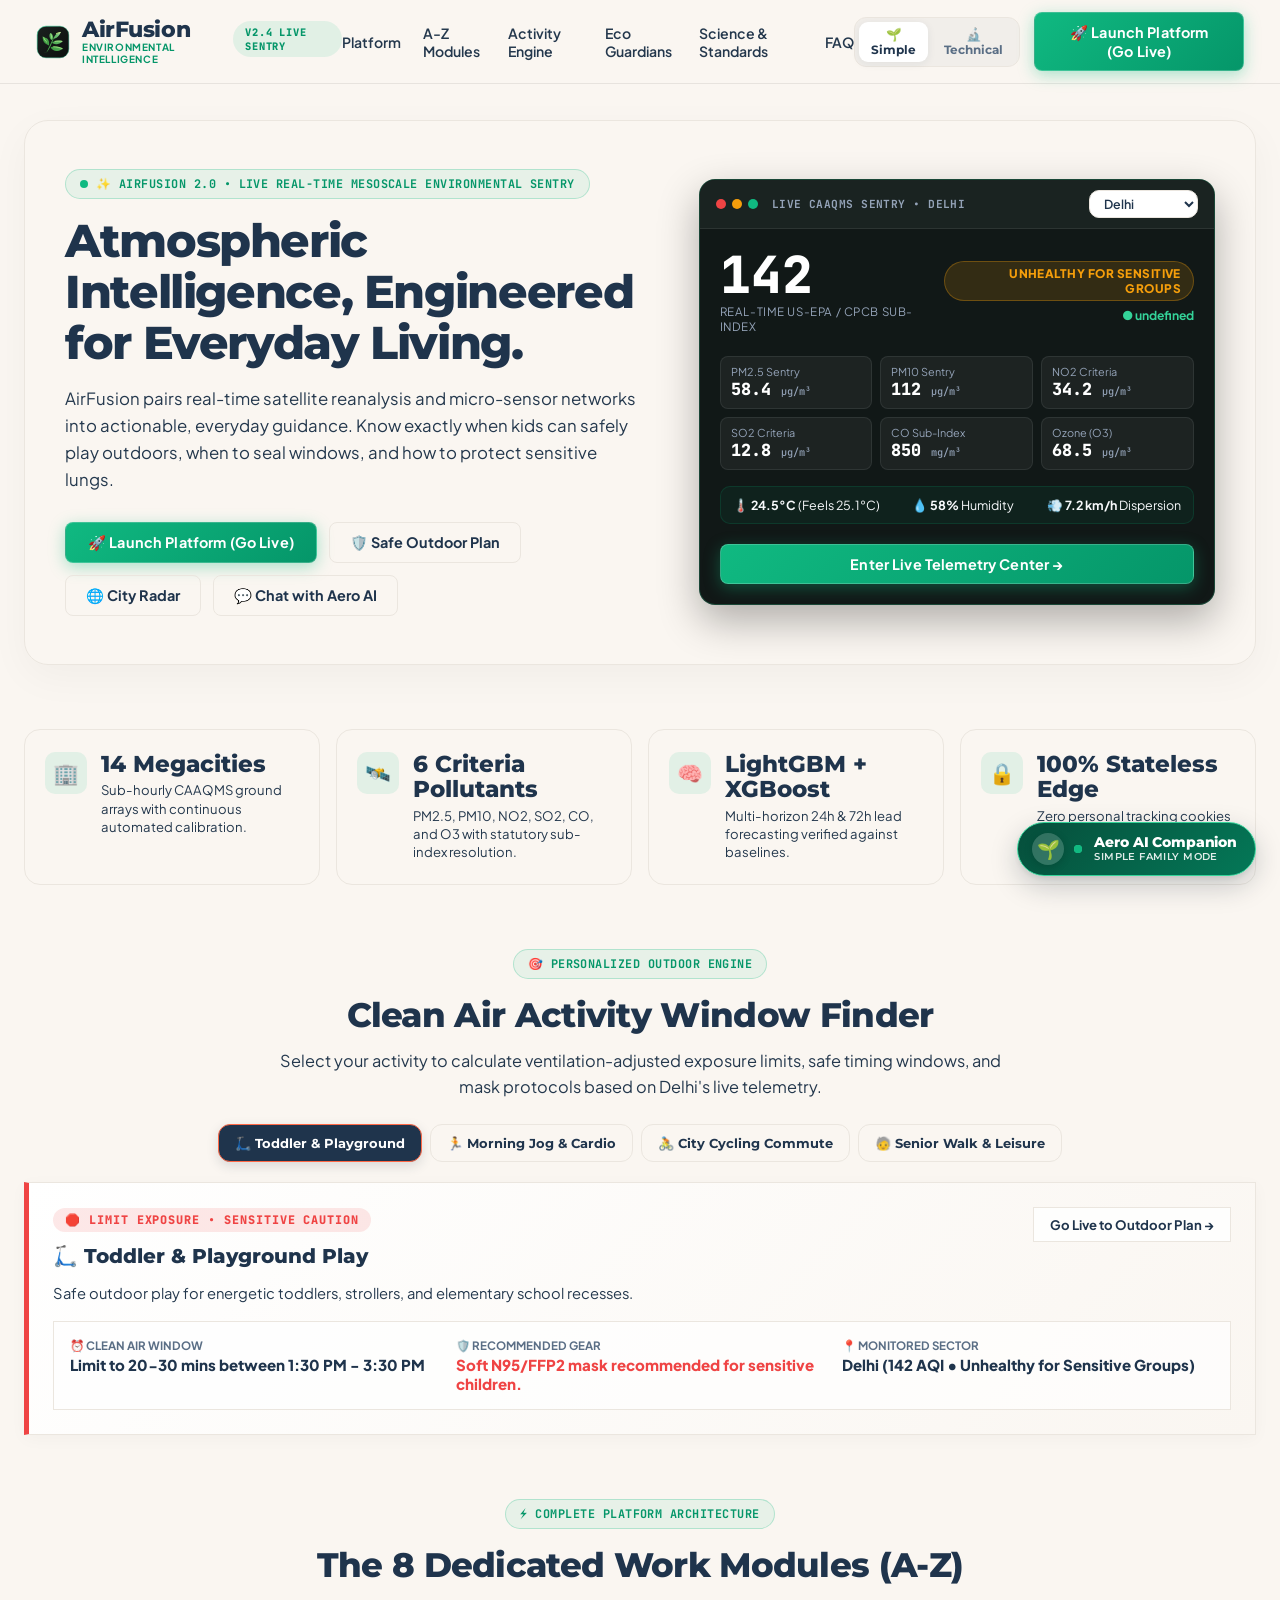
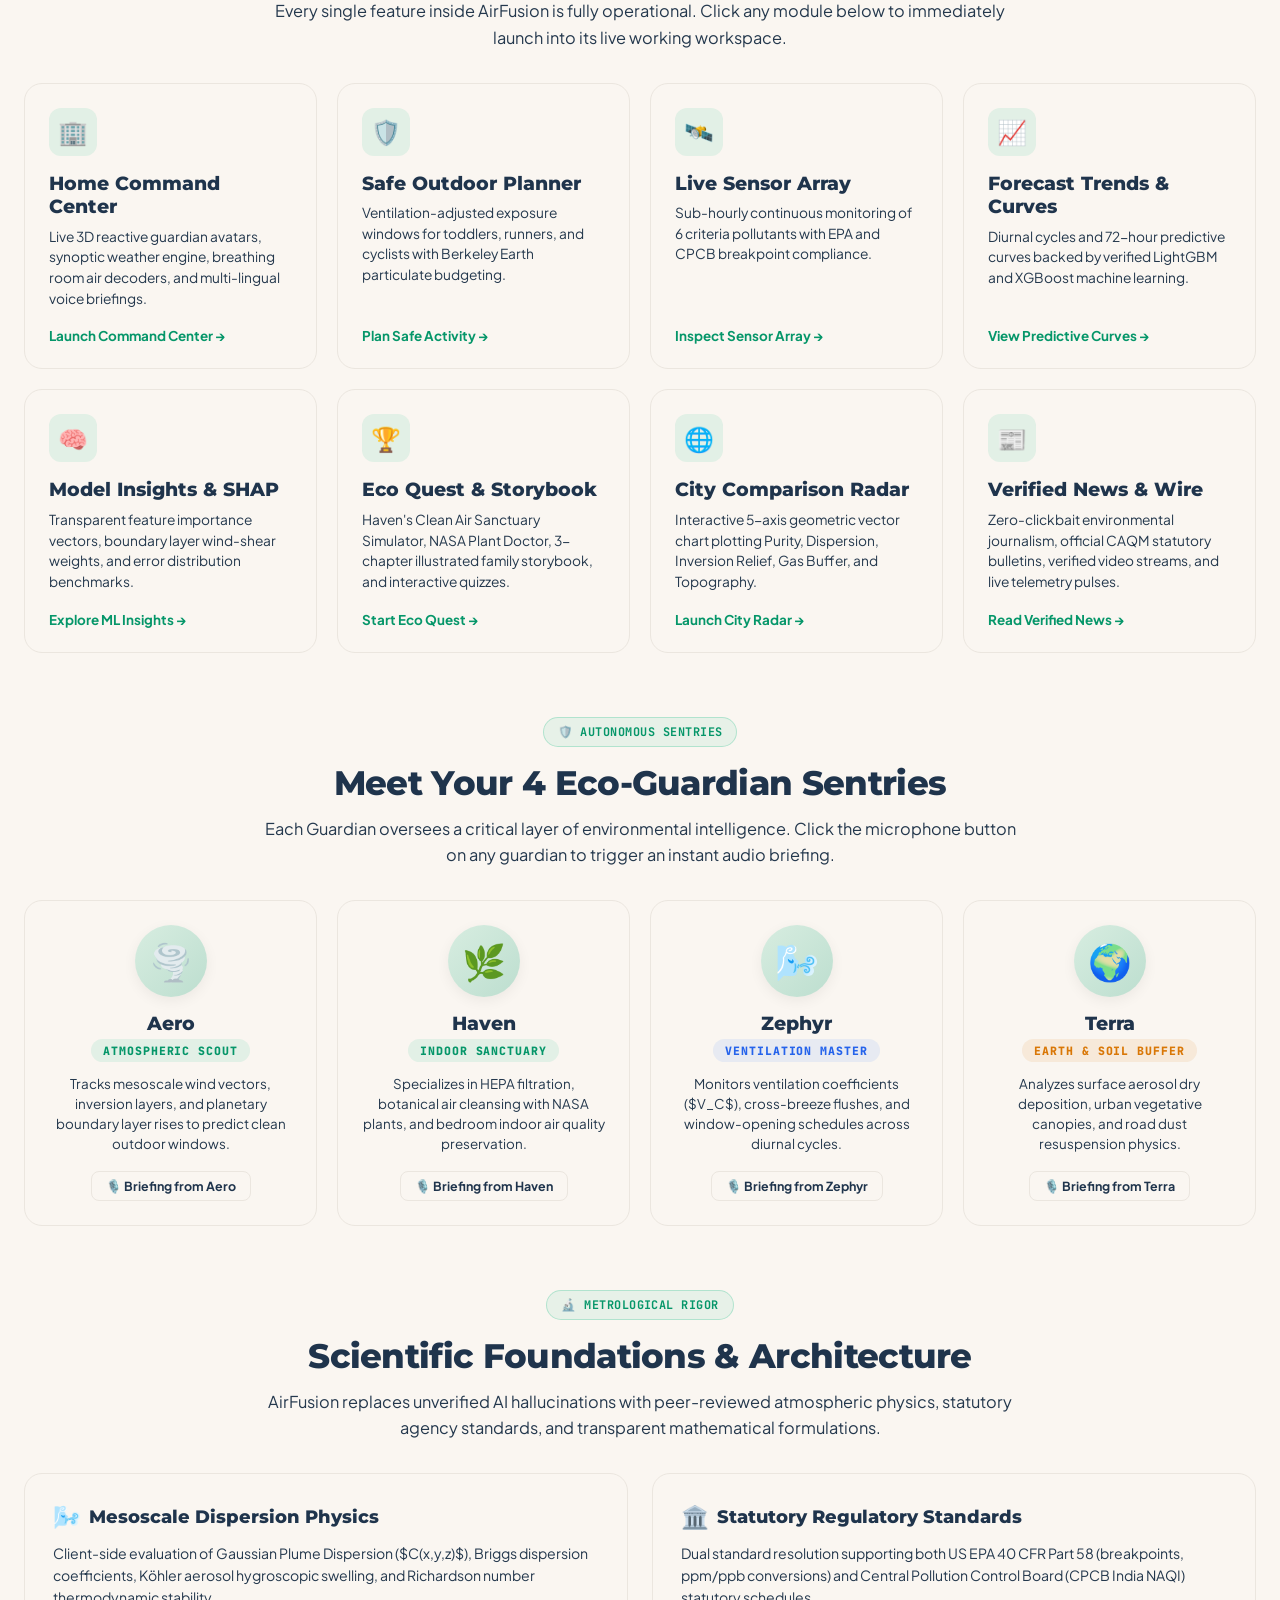
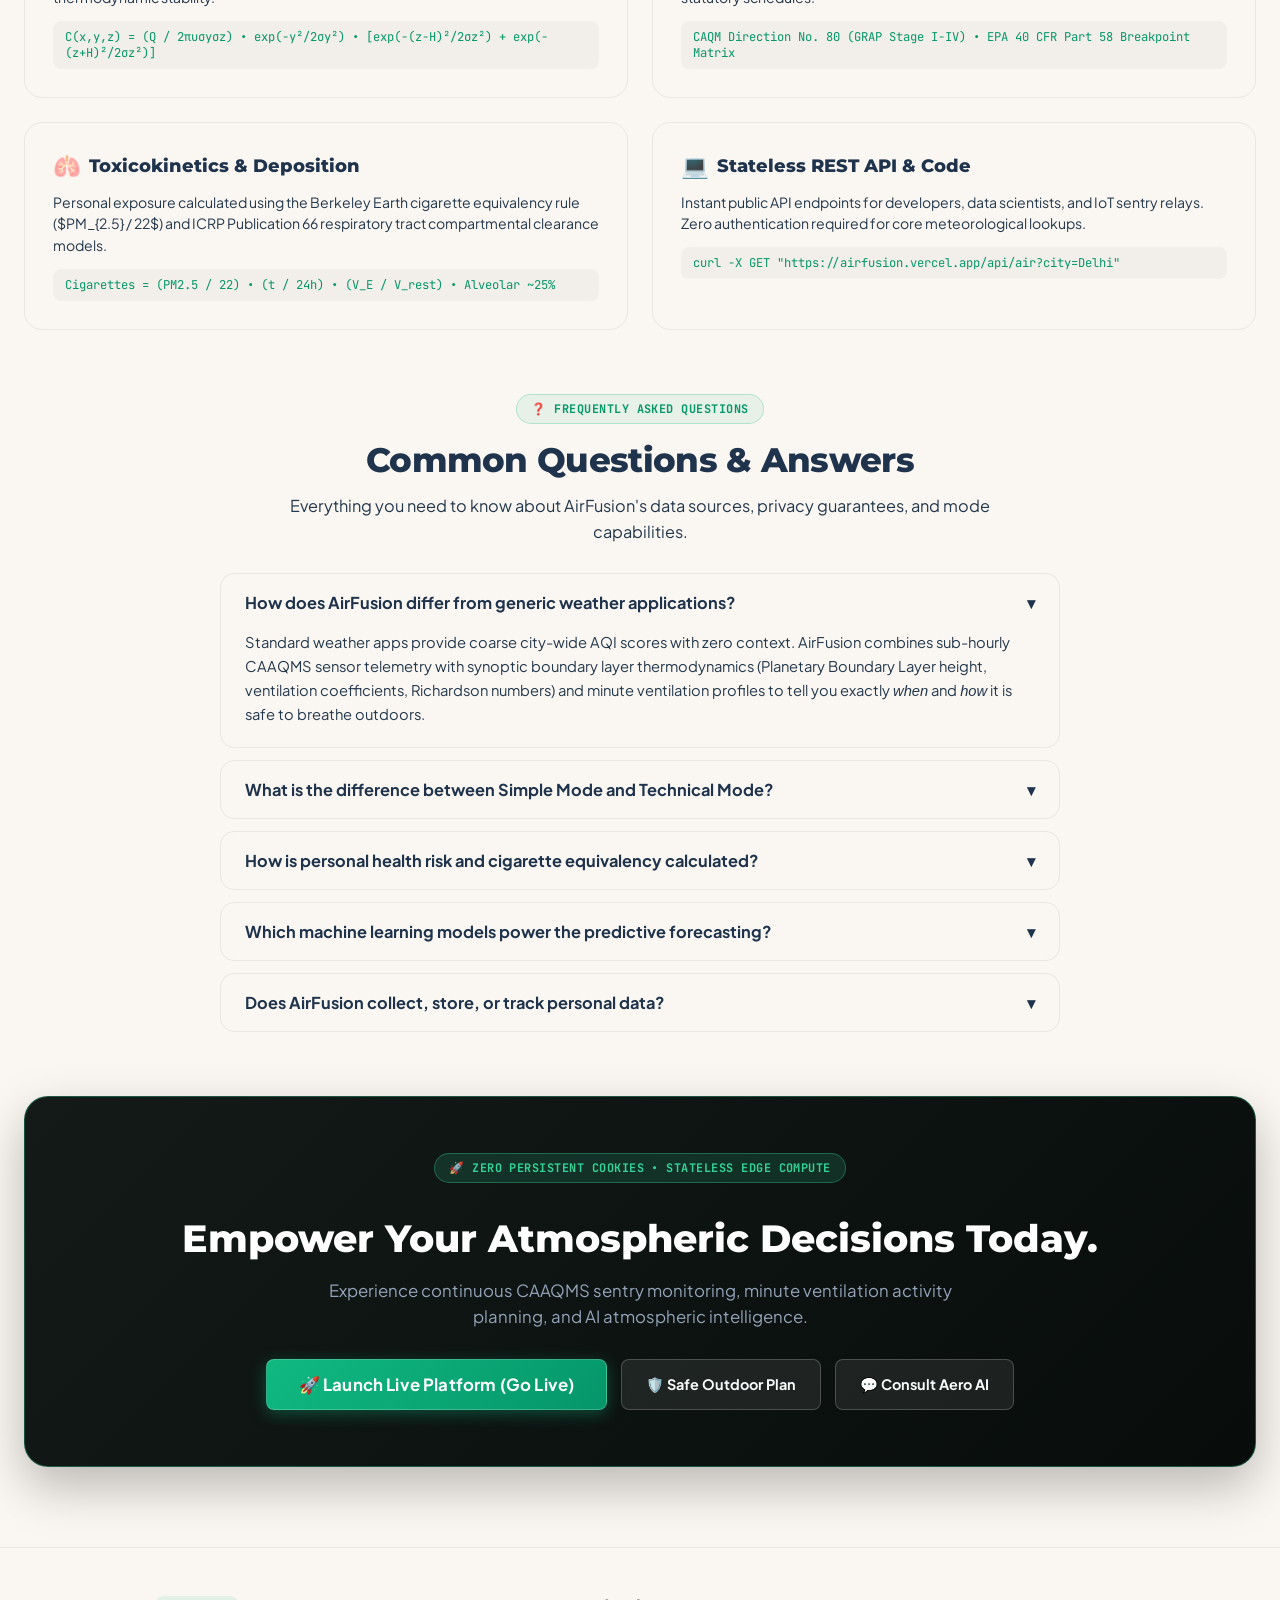
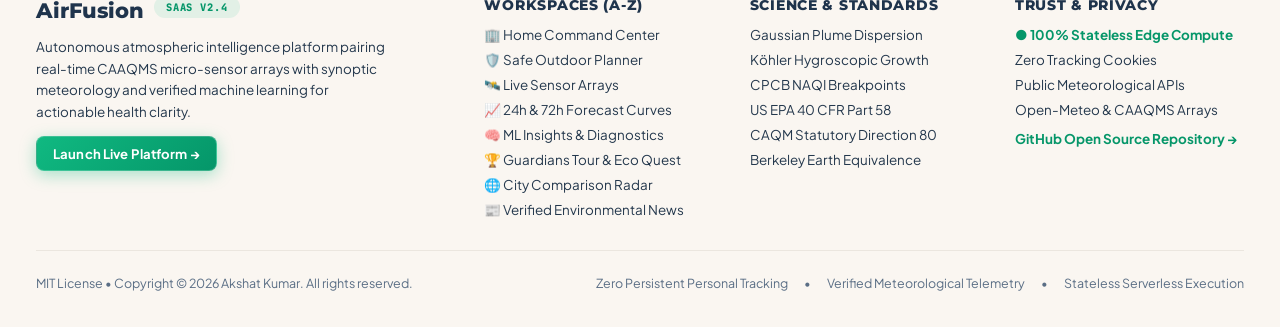
==== commit 9a462a8f: "feat(landing): replace landing page with professional saas-level platform showcase" ====
--- a/index.html
+++ b/index.html
@@ -3445,7 +3445,7 @@
 
 
     /* ========================================================================= */
-    /* STANDALONE PRODUCT LANDING PAGE STYLES                                    */
+    /* PROFESSIONAL SAAS-LEVEL PRODUCT LANDING PAGE STYLES                       */
     /* ========================================================================= */
     #standaloneLandingPage {
       min-height: 100vh;
@@ -3454,66 +3454,74 @@
       font-family: var(--font-body);
       position: relative;
       z-index: 10;
-    }
-
-    .landing-nav {
+      overflow-x: hidden;
+      transition: background-color 0.3s ease, color 0.3s ease;
+    }
+
+    #standaloneLandingPage.landing-hero-tech-theme {
+      background: #0B0F10;
+      color: #E2E8F0;
+    }
+
+    /* Sticky SaaS Navbar */
+    .saas-nav {
       position: sticky;
       top: 0;
-      z-index: 100;
+      z-index: 1000;
       background: rgba(250, 246, 241, 0.94);
-      backdrop-filter: blur(14px);
-      -webkit-backdrop-filter: blur(14px);
-      border-bottom: 1px solid var(--border-warm);
-      padding: 12px 32px;
+      backdrop-filter: blur(16px);
+      -webkit-backdrop-filter: blur(16px);
+      border-bottom: 1px solid rgba(0, 0, 0, 0.08);
+      padding: 12px 36px;
       display: flex;
       justify-content: space-between;
       align-items: center;
-      transition: all 0.25s ease;
-    }
-
-    .landing-hero-tech-theme .landing-nav {
-      background: rgba(18, 24, 22, 0.94);
-      border-bottom: 1px solid rgba(52, 211, 153, 0.25);
-    }
-
-    .landing-nav-brand {
+      transition: all 0.3s ease;
+    }
+
+    .landing-hero-tech-theme .saas-nav {
+      background: rgba(11, 15, 16, 0.94);
+      border-bottom: 1px solid rgba(52, 211, 153, 0.2);
+    }
+
+    .saas-nav-brand {
       display: flex;
       align-items: center;
       gap: 12px;
+      cursor: pointer;
       text-decoration: none;
-      cursor: pointer;
-    }
-
-    .landing-nav-brand-title {
+    }
+
+    .saas-nav-brand-title {
       font-family: var(--font-heading);
-      font-size: 1.3rem;
+      font-size: 1.35rem;
       font-weight: 800;
       color: var(--text-navy);
+      letter-spacing: -0.02em;
       line-height: 1.1;
-      letter-spacing: -0.01em;
-    }
-
-    .landing-hero-tech-theme .landing-nav-brand-title {
+    }
+
+    .landing-hero-tech-theme .saas-nav-brand-title {
       color: #FFFFFF;
     }
 
-    .landing-nav-links {
+    .saas-nav-links {
       display: flex;
       align-items: center;
       gap: 22px;
     }
 
-    @media (max-width: 980px) {
-      .landing-nav-links {
+    @media (max-width: 1024px) {
+      .saas-nav-links {
         display: none;
       }
-      .landing-nav {
-        padding: 12px 18px;
-      }
-    }
-
-    .landing-nav-link {
-      font-size: 0.90rem;
+      .saas-nav {
+        padding: 12px 20px;
+      }
+    }
+
+    .saas-nav-link {
+      font-size: 0.88rem;
       font-weight: 600;
       color: var(--text-secondary);
       text-decoration: none;
@@ -3521,48 +3529,619 @@
       cursor: pointer;
     }
 
-    .landing-nav-link:hover {
+    .saas-nav-link:hover {
       color: #059669;
     }
 
-    .landing-hero-tech-theme .landing-nav-link {
+    .landing-hero-tech-theme .saas-nav-link {
       color: #94A3B8;
     }
 
-    .landing-hero-tech-theme .landing-nav-link:hover {
+    .landing-hero-tech-theme .saas-nav-link:hover {
       color: #34D399;
     }
 
-    .landing-go-live-btn {
-      background: linear-gradient(135deg, #059669 0%, #047857 100%);
+    .saas-nav-actions {
+      display: flex;
+      align-items: center;
+      gap: 14px;
+    }
+
+    /* Primary SaaS Button */
+    .saas-btn-primary {
+      background: linear-gradient(135deg, #10B981 0%, #059669 100%);
       color: #FFFFFF !important;
-      font-weight: 800;
-      font-size: 0.92rem;
-      padding: 9px 20px;
-      border-radius: var(--radius-md);
-      border: none;
+      font-family: var(--font-body);
+      font-weight: 700;
+      font-size: 0.90rem;
+      padding: 10px 22px;
+      border-radius: 8px;
+      border: 1px solid rgba(255, 255, 255, 0.2);
       cursor: pointer;
       display: inline-flex;
       align-items: center;
       gap: 8px;
-      box-shadow: 0 4px 14px rgba(5, 150, 105, 0.35);
-      transition: all 0.2s cubic-bezier(0.16, 1, 0.3, 1);
-      letter-spacing: 0.02em;
-    }
-
-    .landing-go-live-btn:hover {
+      box-shadow: 0 4px 16px rgba(16, 185, 129, 0.35);
+      transition: all 0.22s cubic-bezier(0.16, 1, 0.3, 1);
+      letter-spacing: 0.01em;
+      text-decoration: none;
+    }
+
+    .saas-btn-primary:hover {
       transform: translateY(-2px);
-      box-shadow: 0 6px 20px rgba(5, 150, 105, 0.5);
-      background: linear-gradient(135deg, #10B981 0%, #059669 100%);
-    }
-
-    .landing-container {
-      max-width: 1240px;
+      box-shadow: 0 6px 24px rgba(16, 185, 129, 0.5);
+      background: linear-gradient(135deg, #34D399 0%, #059669 100%);
+    }
+
+    .saas-btn-secondary {
+      background: var(--bg-card);
+      border: 1px solid var(--border-warm);
+      color: var(--text-navy);
+      font-family: var(--font-body);
+      font-weight: 700;
+      font-size: 0.90rem;
+      padding: 10px 20px;
+      border-radius: 8px;
+      cursor: pointer;
+      display: inline-flex;
+      align-items: center;
+      gap: 8px;
+      transition: all 0.2s ease;
+      text-decoration: none;
+    }
+
+    .saas-btn-secondary:hover {
+      background: #FFFFFF;
+      border-color: #059669;
+      color: #059669;
+      transform: translateY(-2px);
+      box-shadow: 0 4px 12px rgba(0, 0, 0, 0.06);
+    }
+
+    .landing-hero-tech-theme .saas-btn-secondary {
+      background: rgba(255, 255, 255, 0.05);
+      border: 1px solid rgba(255, 255, 255, 0.15);
+      color: #F8FAFC;
+    }
+
+    .landing-hero-tech-theme .saas-btn-secondary:hover {
+      background: rgba(255, 255, 255, 0.1);
+      border-color: #34D399;
+      color: #34D399;
+    }
+
+    /* Container */
+    .saas-container {
+      max-width: 1280px;
       margin: 0 auto;
-      padding: 32px 24px 60px 24px;
+      padding: 36px 24px 80px 24px;
       display: flex;
       flex-direction: column;
-      gap: 48px;
+      gap: 64px;
+    }
+
+    /* Hero Section */
+    .saas-hero-wrap {
+      position: relative;
+      border-radius: 24px;
+      background: var(--bg-card);
+      border: 1px solid var(--border-warm);
+      padding: 48px 40px;
+      box-shadow: 0 12px 40px rgba(0, 0, 0, 0.04);
+      overflow: hidden;
+      display: grid;
+      grid-template-columns: 1.15fr 1fr;
+      gap: 40px;
+      align-items: center;
+    }
+
+    .landing-hero-tech-theme .saas-hero-wrap {
+      background: linear-gradient(135deg, rgba(20, 28, 26, 0.8) 0%, rgba(12, 17, 16, 0.95) 100%);
+      border: 1px solid rgba(52, 211, 153, 0.25);
+      box-shadow: 0 16px 50px rgba(0, 0, 0, 0.5);
+    }
+
+    @media (max-width: 980px) {
+      .saas-hero-wrap {
+        grid-template-columns: 1fr;
+        padding: 32px 20px;
+        gap: 32px;
+      }
+    }
+
+    .saas-pill-badge {
+      display: inline-flex;
+      align-items: center;
+      gap: 8px;
+      background: rgba(16, 185, 129, 0.08);
+      border: 1px solid rgba(16, 185, 129, 0.25);
+      border-radius: 999px;
+      padding: 6px 14px;
+      margin-bottom: 16px;
+      font-family: var(--font-mono);
+      font-size: 0.74rem;
+      font-weight: 700;
+      color: #059669;
+      letter-spacing: 0.04em;
+    }
+
+    .landing-hero-tech-theme .saas-pill-badge {
+      background: rgba(52, 211, 153, 0.12);
+      border-color: rgba(52, 211, 153, 0.35);
+      color: #34D399;
+    }
+
+    .saas-hero-title {
+      font-family: var(--font-heading);
+      font-size: 2.85rem;
+      font-weight: 800;
+      line-height: 1.12;
+      letter-spacing: -0.03em;
+      color: var(--text-navy);
+      margin-bottom: 18px;
+    }
+
+    .landing-hero-tech-theme .saas-hero-title {
+      color: #FFFFFF;
+      background: linear-gradient(135deg, #FFFFFF 0%, #A7F3D0 100%);
+      -webkit-background-clip: text;
+      -webkit-text-fill-color: transparent;
+    }
+
+    @media (max-width: 640px) {
+      .saas-hero-title {
+        font-size: 2.1rem;
+      }
+    }
+
+    .saas-hero-desc {
+      font-size: 1.05rem;
+      color: var(--text-secondary);
+      line-height: 1.6;
+      margin-bottom: 28px;
+      max-width: 580px;
+    }
+
+    .landing-hero-tech-theme .saas-hero-desc {
+      color: #94A3B8;
+    }
+
+    .saas-hero-actions {
+      display: flex;
+      flex-wrap: wrap;
+      gap: 12px;
+      align-items: center;
+    }
+
+    /* Console Window Preview Frame */
+    .saas-console-frame {
+      background: #111817;
+      border: 1px solid rgba(52, 211, 153, 0.25);
+      border-radius: 16px;
+      box-shadow: 0 16px 40px rgba(0, 0, 0, 0.3);
+      overflow: hidden;
+      display: flex;
+      flex-direction: column;
+    }
+
+    .saas-console-bar {
+      background: #1A2321;
+      padding: 10px 16px;
+      display: flex;
+      align-items: center;
+      justify-content: space-between;
+      border-bottom: 1px solid rgba(255, 255, 255, 0.08);
+    }
+
+    .saas-console-dots {
+      display: flex;
+      align-items: center;
+      gap: 6px;
+    }
+
+    .saas-console-dot {
+      width: 10px;
+      height: 10px;
+      border-radius: 50%;
+    }
+
+    .saas-console-body {
+      padding: 20px;
+      display: flex;
+      flex-direction: column;
+      gap: 16px;
+      color: #F8FAFC;
+    }
+
+    /* Metrics Strip */
+    .saas-metric-grid {
+      display: grid;
+      grid-template-columns: repeat(4, 1fr);
+      gap: 16px;
+    }
+
+    @media (max-width: 900px) {
+      .saas-metric-grid {
+        grid-template-columns: repeat(2, 1fr);
+      }
+    }
+
+    @media (max-width: 520px) {
+      .saas-metric-grid {
+        grid-template-columns: 1fr;
+      }
+    }
+
+    .saas-metric-card {
+      background: var(--bg-card);
+      border: 1px solid var(--border-warm);
+      border-radius: 16px;
+      padding: 22px 20px;
+      display: flex;
+      align-items: flex-start;
+      gap: 14px;
+      transition: all 0.2s ease;
+    }
+
+    .landing-hero-tech-theme .saas-metric-card {
+      background: rgba(255, 255, 255, 0.03);
+      border-color: rgba(255, 255, 255, 0.08);
+    }
+
+    .saas-metric-card:hover {
+      transform: translateY(-2px);
+      box-shadow: 0 6px 20px rgba(0, 0, 0, 0.05);
+    }
+
+    .saas-metric-icon {
+      width: 42px;
+      height: 42px;
+      border-radius: 10px;
+      background: rgba(16, 185, 129, 0.1);
+      display: flex;
+      align-items: center;
+      justify-content: center;
+      font-size: 1.3rem;
+      flex-shrink: 0;
+    }
+
+    .saas-metric-num {
+      font-family: var(--font-heading);
+      font-size: 1.45rem;
+      font-weight: 800;
+      color: var(--text-navy);
+      line-height: 1.1;
+      margin-bottom: 4px;
+    }
+
+    .landing-hero-tech-theme .saas-metric-num {
+      color: #FFFFFF;
+    }
+
+    .saas-metric-label {
+      font-size: 0.82rem;
+      color: var(--text-secondary);
+      line-height: 1.4;
+    }
+
+    .landing-hero-tech-theme .saas-metric-label {
+      color: #94A3B8;
+    }
+
+    /* Section Headers */
+    .saas-section-header {
+      text-align: center;
+      max-width: 760px;
+      margin: 0 auto;
+    }
+
+    .saas-section-title {
+      font-family: var(--font-heading);
+      font-size: 2.15rem;
+      font-weight: 800;
+      color: var(--text-navy);
+      letter-spacing: -0.02em;
+      margin-bottom: 12px;
+      line-height: 1.2;
+    }
+
+    .landing-hero-tech-theme .saas-section-title {
+      color: #FFFFFF;
+    }
+
+    .saas-section-sub {
+      font-size: 1.02rem;
+      color: var(--text-secondary);
+      line-height: 1.6;
+    }
+
+    .landing-hero-tech-theme .saas-section-sub {
+      color: #94A3B8;
+    }
+
+    /* Bento Grid for 8 Work Modules */
+    .saas-bento-grid {
+      display: grid;
+      grid-template-columns: repeat(4, 1fr);
+      gap: 20px;
+    }
+
+    @media (max-width: 1100px) {
+      .saas-bento-grid {
+        grid-template-columns: repeat(2, 1fr);
+      }
+    }
+
+    @media (max-width: 600px) {
+      .saas-bento-grid {
+        grid-template-columns: 1fr;
+      }
+    }
+
+    .saas-bento-card {
+      background: var(--bg-card);
+      border: 1px solid var(--border-warm);
+      border-radius: 18px;
+      padding: 24px;
+      display: flex;
+      flex-direction: column;
+      justify-content: space-between;
+      transition: all 0.25s cubic-bezier(0.16, 1, 0.3, 1);
+      cursor: pointer;
+      position: relative;
+      overflow: hidden;
+    }
+
+    .landing-hero-tech-theme .saas-bento-card {
+      background: rgba(255, 255, 255, 0.03);
+      border-color: rgba(255, 255, 255, 0.08);
+    }
+
+    .saas-bento-card:hover {
+      transform: translateY(-4px);
+      box-shadow: 0 12px 30px rgba(0, 0, 0, 0.08);
+      border-color: rgba(16, 185, 129, 0.4);
+    }
+
+    .landing-hero-tech-theme .saas-bento-card:hover {
+      box-shadow: 0 12px 30px rgba(0, 0, 0, 0.5);
+      border-color: rgba(52, 211, 153, 0.4);
+      background: rgba(255, 255, 255, 0.05);
+    }
+
+    .saas-bento-icon-box {
+      width: 48px;
+      height: 48px;
+      border-radius: 12px;
+      background: rgba(16, 185, 129, 0.1);
+      display: flex;
+      align-items: center;
+      justify-content: center;
+      font-size: 1.5rem;
+      margin-bottom: 16px;
+    }
+
+    .saas-bento-title {
+      font-family: var(--font-heading);
+      font-size: 1.18rem;
+      font-weight: 800;
+      color: var(--text-navy);
+      margin-bottom: 8px;
+      line-height: 1.25;
+    }
+
+    .landing-hero-tech-theme .saas-bento-title {
+      color: #FFFFFF;
+    }
+
+    .saas-bento-text {
+      font-size: 0.86rem;
+      color: var(--text-secondary);
+      line-height: 1.5;
+      margin-bottom: 18px;
+      flex-grow: 1;
+    }
+
+    .landing-hero-tech-theme .saas-bento-text {
+      color: #94A3B8;
+    }
+
+    .saas-bento-cta {
+      display: inline-flex;
+      align-items: center;
+      gap: 6px;
+      font-family: var(--font-body);
+      font-size: 0.84rem;
+      font-weight: 700;
+      color: #059669;
+      text-decoration: none;
+      transition: gap 0.2s ease;
+    }
+
+    .landing-hero-tech-theme .saas-bento-cta {
+      color: #34D399;
+    }
+
+    .saas-bento-card:hover .saas-bento-cta {
+      gap: 10px;
+    }
+
+    /* Guardians Grid */
+    .saas-guardian-grid {
+      display: grid;
+      grid-template-columns: repeat(4, 1fr);
+      gap: 20px;
+    }
+
+    @media (max-width: 1024px) {
+      .saas-guardian-grid {
+        grid-template-columns: repeat(2, 1fr);
+      }
+    }
+
+    @media (max-width: 580px) {
+      .saas-guardian-grid {
+        grid-template-columns: 1fr;
+      }
+    }
+
+    .saas-guardian-card {
+      background: var(--bg-card);
+      border: 1px solid var(--border-warm);
+      border-radius: 18px;
+      padding: 24px;
+      display: flex;
+      flex-direction: column;
+      align-items: center;
+      text-align: center;
+      transition: all 0.25s ease;
+    }
+
+    .landing-hero-tech-theme .saas-guardian-card {
+      background: rgba(255, 255, 255, 0.03);
+      border-color: rgba(255, 255, 255, 0.08);
+    }
+
+    .saas-guardian-card:hover {
+      transform: translateY(-4px);
+      box-shadow: 0 10px 28px rgba(0, 0, 0, 0.07);
+    }
+
+    .saas-guardian-avatar {
+      width: 72px;
+      height: 72px;
+      border-radius: 50%;
+      background: linear-gradient(135deg, rgba(16, 185, 129, 0.15) 0%, rgba(5, 150, 105, 0.25) 100%);
+      display: flex;
+      align-items: center;
+      justify-content: center;
+      font-size: 2.2rem;
+      margin-bottom: 14px;
+      box-shadow: 0 4px 14px rgba(0, 0, 0, 0.06);
+    }
+
+    /* Science & Architecture 4-Grid */
+    .saas-science-grid {
+      display: grid;
+      grid-template-columns: repeat(2, 1fr);
+      gap: 24px;
+    }
+
+    @media (max-width: 820px) {
+      .saas-science-grid {
+        grid-template-columns: 1fr;
+      }
+    }
+
+    .saas-science-card {
+      background: var(--bg-card);
+      border: 1px solid var(--border-warm);
+      border-radius: 18px;
+      padding: 28px;
+      display: flex;
+      flex-direction: column;
+      gap: 12px;
+    }
+
+    .landing-hero-tech-theme .saas-science-card {
+      background: rgba(255, 255, 255, 0.03);
+      border-color: rgba(255, 255, 255, 0.08);
+    }
+
+    /* FAQ Accordion */
+    .saas-faq-list {
+      display: flex;
+      flex-direction: column;
+      gap: 12px;
+      max-width: 840px;
+      margin: 0 auto;
+      width: 100%;
+    }
+
+    .saas-faq-item {
+      background: var(--bg-card);
+      border: 1px solid var(--border-warm);
+      border-radius: 14px;
+      overflow: hidden;
+      transition: all 0.2s ease;
+    }
+
+    .landing-hero-tech-theme .saas-faq-item {
+      background: rgba(255, 255, 255, 0.03);
+      border-color: rgba(255, 255, 255, 0.08);
+    }
+
+    .saas-faq-summary {
+      padding: 18px 24px;
+      font-weight: 700;
+      font-size: 1.02rem;
+      cursor: pointer;
+      display: flex;
+      justify-content: space-between;
+      align-items: center;
+      color: var(--text-navy);
+      user-select: none;
+    }
+
+    .landing-hero-tech-theme .saas-faq-summary {
+      color: #FFFFFF;
+    }
+
+    .saas-faq-content {
+      padding: 0 24px 20px 24px;
+      font-size: 0.92rem;
+      line-height: 1.6;
+      color: var(--text-secondary);
+    }
+
+    .landing-hero-tech-theme .saas-faq-content {
+      color: #94A3B8;
+    }
+
+    /* SaaS Final CTA Banner */
+    .saas-cta-banner {
+      background: linear-gradient(135deg, #131A18 0%, #080D0C 100%);
+      border: 1px solid rgba(52, 211, 153, 0.35);
+      border-radius: 24px;
+      padding: 56px 40px;
+      text-align: center;
+      box-shadow: 0 20px 50px rgba(0, 0, 0, 0.25);
+      position: relative;
+      overflow: hidden;
+    }
+
+    /* SaaS Footer */
+    .saas-footer {
+      border-top: 1px solid var(--border-warm);
+      padding: 48px 36px 36px 36px;
+      display: flex;
+      flex-direction: column;
+      gap: 32px;
+      max-width: 1280px;
+      margin: 0 auto;
+      width: 100%;
+    }
+
+    .landing-hero-tech-theme .saas-footer {
+      border-top-color: rgba(255, 255, 255, 0.08);
+    }
+
+    .saas-footer-cols {
+      display: grid;
+      grid-template-columns: 1.8fr 1fr 1fr 1fr;
+      gap: 36px;
+    }
+
+    @media (max-width: 860px) {
+      .saas-footer-cols {
+        grid-template-columns: 1fr 1fr;
+      }
+    }
+
+    @media (max-width: 520px) {
+      .saas-footer-cols {
+        grid-template-columns: 1fr;
+      }
     }
 
     /* Exit to Landing button inside the work page */
@@ -3597,604 +4176,708 @@
     <!-- ========================================================================= -->
   <!-- 1. STANDALONE PRODUCT LANDING PAGE (SEPARATE FULL-PAGE PRODUCT WORKSPACE) -->
   <!-- ========================================================================= -->
-  <div id="standaloneLandingPage" style="display: block;">
-    <!-- Sticky Product Navbar -->
-    <nav class="landing-nav">
-      <div class="landing-nav-brand" onclick="window.scrollTo({top:0, behavior:'smooth'})">
-        <span style="width: 32px; height: 32px; display: inline-flex; align-items: center; justify-content: center;">
-          <svg xmlns="http://www.w3.org/2000/svg" viewBox="0 0 100 100" width="32" height="32" fill="none">
-  <defs>
-    <linearGradient id="favLeafPlateBg" x1="10" y1="8" x2="90" y2="92" gradientUnits="userSpaceOnUse">
-      <stop offset="0%" stop-color="#1A201E"/>
-      <stop offset="50%" stop-color="#131816"/>
-      <stop offset="100%" stop-color="#0C100F"/>
-    </linearGradient>
-    <linearGradient id="favLeafPlateRim" x1="4" y1="4" x2="96" y2="96" gradientUnits="userSpaceOnUse">
-      <stop offset="0%" stop-color="#34D399" stop-opacity="0.8"/>
-      <stop offset="50%" stop-color="#10B981" stop-opacity="0.4"/>
-      <stop offset="100%" stop-color="#047857" stop-opacity="0.6"/>
-    </linearGradient>
-    <linearGradient id="favLeafGrad" x1="20" y1="80" x2="75" y2="25" gradientUnits="userSpaceOnUse">
-      <stop offset="0%" stop-color="#2E7D32"/>
-      <stop offset="40%" stop-color="#43A047"/>
-      <stop offset="80%" stop-color="#66BB6A"/>
-      <stop offset="100%" stop-color="#A5D6A7"/>
-    </linearGradient>
-  </defs>
-  <rect x="3.5" y="3.5" width="93" height="93" rx="26" fill="url(#favLeafPlateBg)" stroke="url(#favLeafPlateRim)" stroke-width="2.5"/>
-  <path d="M 25 80 C 26 82 28.5 82.5 30 81 C 32 78.5 35 72 38.5 64.5 C 41.5 58 45 50.5 48.5 42.5 C 49.5 40 51 40 51.5 41.5 C 50.5 45 47 53 43.5 60.5 C 40 68 36 75.5 32 79.5 C 29.5 82 26 81.5 25 80 Z" fill="#4CAF50"/>
-  <path d="M 38 60 C 33 58 26 55.5 22.5 48.5 C 19 41.5 19.5 34.5 20 32 C 21.5 34.5 25.5 37 30 38.5 C 35 40 38 46 38.5 53 C 38.7 56 38.5 58.5 38 60 Z" fill="url(#favLeafGrad)"/>
-  <path d="M 23 37 C 24.5 42 27 47 31 50" stroke="#B4F588" stroke-width="2.2" stroke-linecap="round"/>
-  <path d="M 45 44 C 42 41 39 36 39.5 30 C 40 25.5 42.5 24 44 23.5 C 45.5 24.5 48.5 28 50 33 C 51.5 38 49 42 47 43.5 Z" fill="url(#favLeafGrad)"/>
-  <path d="M 43.5 26.5 C 45.5 30 46.5 34.5 45.5 39" stroke="#B4F588" stroke-width="2" stroke-linecap="round"/>
-  <path d="M 50.5 41 C 52 36 57 28 64 23.5 C 69 20.5 72 20.5 73 21 C 72 23.5 69 29.5 64 34.5 C 59.5 39 54.5 40.5 50.5 41 Z" fill="url(#favLeafGrad)"/>
-  <path d="M 60 25 C 65 23 68.5 22.5 71 22" stroke="#D4FC79" stroke-width="2.2" stroke-linecap="round"/>
-  <path d="M 47 52.5 C 50 49.5 57 46 65 45.5 C 72 45 77 47 78.5 47.5 C 76.5 49.5 71.5 54 64 56 C 57 58 50.5 55.5 47 52.5 Z" fill="url(#favLeafGrad)"/>
-  <path d="M 56 48 C 64 47 71 47.5 76 48" stroke="#B4F588" stroke-width="2.2" stroke-linecap="round"/>
-  <path d="M 43 66 C 47 63 56 62 65 64 C 73 66 77.5 68.5 79.5 69 C 76.5 71.5 70 76 62 76.5 C 54 77 47 72 43 66 Z" fill="url(#favLeafGrad)"/>
-  <path d="M 52 64 C 61 64 70 66.5 76.5 69" stroke="#B4F588" stroke-width="2.2" stroke-linecap="round"/>
-</svg>
+    <div id="standaloneLandingPage" style="display: block;">
+    <!-- Sticky SaaS Product Navbar -->
+    <nav class="saas-nav">
+      <div class="saas-nav-brand" onclick="window.scrollTo({top:0, behavior:'smooth'})">
+        <span style="width: 34px; height: 34px; display: inline-flex; align-items: center; justify-content: center;">
+          <svg xmlns="http://www.w3.org/2000/svg" viewBox="0 0 100 100" width="34" height="34" fill="none">
+            <defs>
+              <linearGradient id="saasLeafBg" x1="10" y1="8" x2="90" y2="92" gradientUnits="userSpaceOnUse">
+                <stop offset="0%" stop-color="#1A201E"/>
+                <stop offset="50%" stop-color="#131816"/>
+                <stop offset="100%" stop-color="#0C100F"/>
+              </linearGradient>
+              <linearGradient id="saasLeafRim" x1="4" y1="4" x2="96" y2="96" gradientUnits="userSpaceOnUse">
+                <stop offset="0%" stop-color="#34D399" stop-opacity="0.8"/>
+                <stop offset="50%" stop-color="#10B981" stop-opacity="0.4"/>
+                <stop offset="100%" stop-color="#047857" stop-opacity="0.6"/>
+              </linearGradient>
+              <linearGradient id="saasLeafGrad" x1="20" y1="80" x2="75" y2="25" gradientUnits="userSpaceOnUse">
+                <stop offset="0%" stop-color="#2E7D32"/>
+                <stop offset="40%" stop-color="#43A047"/>
+                <stop offset="80%" stop-color="#66BB6A"/>
+                <stop offset="100%" stop-color="#A5D6A7"/>
+              </linearGradient>
+            </defs>
+            <rect x="3.5" y="3.5" width="93" height="93" rx="26" fill="url(#saasLeafBg)" stroke="url(#saasLeafRim)" stroke-width="2.5"/>
+            <path d="M 25 80 C 26 82 28.5 82.5 30 81 C 32 78.5 35 72 38.5 64.5 C 41.5 58 45 50.5 48.5 42.5 C 49.5 40 51 40 51.5 41.5 C 50.5 45 47 53 43.5 60.5 C 40 68 36 75.5 32 79.5 C 29.5 82 26 81.5 25 80 Z" fill="#4CAF50"/>
+            <path d="M 38 60 C 33 58 26 55.5 22.5 48.5 C 19 41.5 19.5 34.5 20 32 C 21.5 34.5 25.5 37 30 38.5 C 35 40 38 46 38.5 53 C 38.7 56 38.5 58.5 38 60 Z" fill="url(#saasLeafGrad)"/>
+            <path d="M 23 37 C 24.5 42 27 47 31 50" stroke="#B4F588" stroke-width="2.2" stroke-linecap="round"/>
+            <path d="M 45 44 C 42 41 39 36 39.5 30 C 40 25.5 42.5 24 44 23.5 C 45.5 24.5 48.5 28 50 33 C 51.5 38 49 42 47 43.5 Z" fill="url(#saasLeafGrad)"/>
+            <path d="M 43.5 26.5 C 45.5 30 46.5 34.5 45.5 39" stroke="#B4F588" stroke-width="2" stroke-linecap="round"/>
+            <path d="M 50.5 41 C 52 36 57 28 64 23.5 C 69 20.5 72 20.5 73 21 C 72 23.5 69 29.5 64 34.5 C 59.5 39 54.5 40.5 50.5 41 Z" fill="url(#saasLeafGrad)"/>
+            <path d="M 60 25 C 65 23 68.5 22.5 71 22" stroke="#D4FC79" stroke-width="2.2" stroke-linecap="round"/>
+            <path d="M 47 52.5 C 50 49.5 57 46 65 45.5 C 72 45 77 47 78.5 47.5 C 76.5 49.5 71.5 54 64 56 C 57 58 50.5 55.5 47 52.5 Z" fill="url(#saasLeafGrad)"/>
+            <path d="M 56 48 C 64 47 71 47.5 76 48" stroke="#B4F588" stroke-width="2.2" stroke-linecap="round"/>
+            <path d="M 43 66 C 47 63 56 62 65 64 C 73 66 77.5 68.5 79.5 69 C 76.5 71.5 70 76 62 76.5 C 54 77 47 72 43 66 Z" fill="url(#saasLeafGrad)"/>
+            <path d="M 52 64 C 61 64 70 66.5 76.5 69" stroke="#B4F588" stroke-width="2.2" stroke-linecap="round"/>
+          </svg>
         </span>
         <div>
-          <div class="landing-nav-brand-title">AirFusion</div>
+          <div class="saas-nav-brand-title">AirFusion</div>
           <div style="font-size: 0.62rem; font-weight: 700; color: #059669; letter-spacing: 0.06em; text-transform: uppercase;">
             Environmental Intelligence
           </div>
         </div>
-        <span class="ag-badge" style="background: rgba(5,150,105,0.1); color: #059669; font-size: 0.65rem; margin-left: 6px;">
+        <span class="ag-badge" style="background: rgba(16, 185, 129, 0.1); color: #059669; font-size: 0.65rem; margin-left: 6px;">
           v2.4 Live Sentry
         </span>
       </div>
 
-      <div class="landing-nav-links">
-        <a class="landing-nav-link" href="#whatIsSection">What It Is</a>
-        <a class="landing-nav-link" href="#modulesSection">Work Modules</a>
-        <a class="landing-nav-link" href="#activityFinderSection">Activity Finder</a>
-        <a class="landing-nav-link" href="#guardiansSection">Eco Guardians</a>
-        <a class="landing-nav-link" href="#scienceSection">Science &amp; Trust</a>
+      <div class="saas-nav-links">
+        <a class="saas-nav-link" href="#heroSection">Platform</a>
+        <a class="saas-nav-link" href="#modulesSection">A-Z Modules</a>
+        <a class="saas-nav-link" href="#activityFinderSection">Activity Engine</a>
+        <a class="saas-nav-link" href="#guardiansSection">Eco Guardians</a>
+        <a class="saas-nav-link" href="#scienceSection">Science &amp; Standards</a>
+        <a class="saas-nav-link" href="#faqSection">FAQ</a>
       </div>
 
-      <div style="display: flex; align-items: center; gap: 12px;">
+      <div class="saas-nav-actions">
         <!-- Dual Mode Switcher on Landing Page -->
         <div class="mode-radio-box" style="margin: 0;">
-          <button class="mode-radio-btn active" id="landingModeSimple" onclick="setViewMode('simple')" style="padding: 4px 10px; font-size: 0.76rem;">
+          <button class="mode-radio-btn active" id="landingModeSimple" onclick="setViewMode('simple')" style="padding: 5px 12px; font-size: 0.78rem;">
             🌱 Simple
           </button>
-          <button class="mode-radio-btn" id="landingModeTech" onclick="setViewMode('technical')" style="padding: 4px 10px; font-size: 0.76rem;">
+          <button class="mode-radio-btn" id="landingModeTech" onclick="setViewMode('technical')" style="padding: 5px 12px; font-size: 0.78rem;">
             🔬 Technical
           </button>
         </div>
 
-        <!-- Go Live Primary Action -->
-        <button class="landing-go-live-btn" onclick="goLive('home')" title="Launch Full Live Dashboard &amp; Command Center">
-          <span>🚀 Go Live</span>
+        <button class="saas-btn-primary" id="landingGoLiveNav" onclick="goLive('home')">
+          🚀 Launch Platform (Go Live)
         </button>
       </div>
     </nav>
 
-    <!-- Dynamic Landing Content Container (Rendered by renderLandingPage()) -->
+    <!-- Dynamic Landing Content Container (Pre-populated for zero-FOUC, re-rendered by renderLandingPage()) -->
     <div id="standaloneLandingContent">
 
-        <div class="landing-container">
-          <!-- 1. BREATHTAKING HERO SECTION -->
-          <section class="landing-hero-card">
-            <div class="landing-hero-split">
-              <div>
-                <div style="display: inline-flex; align-items: center; gap: 8px; background: rgba(5, 150, 105, 0.08); border: 1px solid rgba(5, 150, 105, 0.22); border-radius: 20px; padding: 6px 14px; margin-bottom: 12px;">
-                  <span class="pulse-dot" style="background: #10B981;"></span>
-                  <span style="font-family: var(--font-mono); font-size: 0.72rem; font-weight: 700; color: #059669; letter-spacing: 0.04em;">
-                    LIVE ECO-SANCTUARY &bull; 14 MONITORED METROPOLISES
+        <div class="saas-container">
+          <!-- 1. BREATHTAKING SAAS HERO SECTION -->
+          <section id="heroSection" class="saas-hero-wrap">
+            <div>
+              <div class="saas-pill-badge">
+                <span class="pulse-dot" style="background: #10B981;"></span>
+                <span>✨ AIRFUSION 2.0 &bull; LIVE REAL-TIME MESOSCALE ENVIRONMENTAL SENTRY</span>
+              </div>
+
+              <h1 class="saas-hero-title">
+                Atmospheric Intelligence, Engineered for Everyday Living.
+              </h1>
+
+              <p class="saas-hero-desc">
+                AirFusion pairs real-time satellite reanalysis and micro-sensor networks into actionable, everyday guidance. Know exactly when kids can safely play outdoors, when to seal windows, and how to protect sensitive lungs.
+              </p>
+
+              <div class="saas-hero-actions">
+                <button class="saas-btn-primary" onclick="goLive('home')">
+                  🚀 Launch Platform (Go Live)
+                </button>
+                <button class="saas-btn-secondary" onclick="goLive('safe_plan')">
+                  🛡️ Safe Outdoor Plan
+                </button>
+                <button class="saas-btn-secondary" onclick="goLive('compare')">
+                  🌐 City Radar
+                </button>
+                <button class="saas-btn-secondary" onclick="toggleFloatingAiPopup()">
+                  💬 Chat with Aero AI
+                </button>
+              </div>
+            </div>
+
+            <!-- Interactive Live SaaS Console Sandbox -->
+            <div class="saas-console-frame">
+              <div class="saas-console-bar">
+                <div class="saas-console-dots">
+                  <span class="saas-console-dot" style="background: #EF4444;"></span>
+                  <span class="saas-console-dot" style="background: #F59E0B;"></span>
+                  <span class="saas-console-dot" style="background: #10B981;"></span>
+                  <span style="font-family: var(--font-mono); font-size: 0.70rem; font-weight: 700; color: #94A3B8; margin-left: 8px; letter-spacing: 0.04em;">
+                    LIVE CAAQMS SENTRY &bull; DELHI
                   </span>
                 </div>
-
-                <h1 class="landing-headline">
-                  The Live Atmospheric Tool for Everyday Clean Air Decisions.
-                </h1>
-
-                <p class="landing-lead">
-                  AirFusion pairs real-time satellite reanalysis with micro-sensor networks into actionable, everyday guidance. Know exactly when kids can safely play outdoors, when to seal windows, and how to protect sensitive lungs.
-                </p>
-
-                <div class="landing-btn-group">
-                  <button class="landing-go-live-btn" style="padding: 14px 28px; font-size: 1.02rem;" onclick="goLive('home')">
-                    🚀 Go Live (Enter Main Work Page)
-                  </button>
-                  <button class="landing-btn-outline" style="padding: 14px 22px;" onclick="goLive('safe_plan')">
-                    🛡️ Safe Outdoor Plan
-                  </button>
-                  <button class="landing-btn-outline" style="padding: 14px 22px;" onclick="goLive('compare')">
-                    🌐 City Radar
-                  </button>
-                  <button class="landing-btn-outline" style="padding: 14px 22px;" onclick="toggleFloatingAiPopup()">
-                    💬 Chat with Aero AI
-                  </button>
-                </div>
-              </div>
-
-              <!-- Interactive Live Tool Preview Window -->
-              <div class="landing-tool-preview">
-                <!-- MacOS Traffic Light Header -->
-                <div style="display: flex; justify-content: space-between; align-items: center; margin-bottom: 16px; border-bottom: 1px solid var(--border-warm); padding-bottom: 12px;">
-                  <div style="display: flex; align-items: center; gap: 6px;">
-                    <span style="width: 10px; height: 10px; border-radius: 50%; background: #EF4444; display: inline-block;"></span>
-                    <span style="width: 10px; height: 10px; border-radius: 50%; background: #F59E0B; display: inline-block;"></span>
-                    <span style="width: 10px; height: 10px; border-radius: 50%; background: #10B981; display: inline-block;"></span>
-                    <span style="margin-left: 8px; font-family: var(--font-mono); font-size: 0.70rem; font-weight: 700; color: var(--text-muted); letter-spacing: 0.05em;">
-                      LIVE CAAQMS ARRAY &bull; DELHI
-                    </span>
-                  </div>
-                  <select class="st-select" style="width: auto; padding: 4px 10px; font-size: 0.78rem;" onchange="changeCity(this.value)">
-                    <option value="Delhi" selected>Delhi</option>
-                    <option value="Mumbai" >Mumbai</option>
-                    <option value="Bengaluru" >Bengaluru</option>
-                    <option value="Kolkata" >Kolkata</option>
-                    <option value="Chennai" >Chennai</option>
-                    <option value="Hyderabad" >Hyderabad</option>
-                    <option value="Pune" >Pune</option>
-                    <option value="London" >London</option>
-                    <option value="New York" >New York</option>
-                    <option value="Tokyo" >Tokyo</option>
-                    <option value="Paris" >Paris</option>
-                  </select>
-                </div>
-
-                <!-- Live Numbers -->
-                <div style="display: flex; align-items: baseline; justify-content: space-between; margin-bottom: 16px;">
+                <select class="st-select" style="width: auto; padding: 4px 10px; font-size: 0.78rem;" onchange="changeCity(this.value)">
+                  <option value="Delhi" selected>Delhi</option>
+                  <option value="Mumbai" >Mumbai</option>
+                  <option value="Bengaluru" >Bengaluru</option>
+                  <option value="Kolkata" >Kolkata</option>
+                  <option value="Chennai" >Chennai</option>
+                  <option value="Hyderabad" >Hyderabad</option>
+                  <option value="Pune" >Pune</option>
+                  <option value="London" >London</option>
+                  <option value="New York" >New York</option>
+                  <option value="Tokyo" >Tokyo</option>
+                  <option value="Paris" >Paris</option>
+                </select>
+              </div>
+
+              <div class="saas-console-body">
+                <div style="display: flex; justify-content: space-between; align-items: baseline;">
                   <div>
-                    <div style="font-family: var(--font-mono); font-size: 3.6rem; font-weight: 800; color: var(--text-navy); line-height: 1;">
+                    <div style="font-family: var(--font-mono); font-size: 3.2rem; font-weight: 800; color: #FFFFFF; line-height: 1;">
                       168
                     </div>
-                    <div style="font-family: var(--font-heading); font-size: 1.15rem; font-weight: 800; color: #EF4444; margin-top: 4px;">
-                      Unhealthy
+                    <div style="font-size: 0.72rem; color: #94A3B8; text-transform: uppercase; letter-spacing: 0.05em; margin-top: 4px;">
+                      Real-Time US-EPA / CPCB Sub-Index
                     </div>
                   </div>
                   <div style="text-align: right;">
-                    <div style="font-size: 0.72rem; font-weight: 700; color: var(--text-muted); text-transform: uppercase;">PM₂.₅ Mass Concentration</div>
-                    <div style="font-family: var(--font-mono); font-size: 1.45rem; font-weight: 800; color: var(--text-navy);">
-                      88.5 <span style="font-size: 0.8rem; font-weight: 500;">µg/m³</span>
-                    </div>
-                    <div style="font-size: 0.80rem; color: var(--text-secondary); margin-top: 3px;">
-                      🌡️ 24°C &bull; 💧 58% &bull; 🌬️ 9.4 km/h
+                    <span style="display: inline-block; padding: 4px 12px; border-radius: 999px; background: rgba(245, 158, 11, 0.15); border: 1px solid rgba(245, 158, 11, 0.3); color: #F59E0B; font-weight: 800; font-size: 0.74rem; letter-spacing: 0.04em;">
+                      UNHEALTHY FOR SENSITIVE GROUPS
+                    </span>
+                    <div style="font-size: 0.76rem; color: #34D399; font-weight: 700; margin-top: 6px;">
+                      ● CAUTIOUS AIR
                     </div>
                   </div>
                 </div>
 
-                <div style="background: rgba(250, 246, 241, 0.85); border-radius: var(--radius-sm); padding: 12px; margin-bottom: 16px; border: 1px solid var(--border-warm); font-size: 0.86rem; color: var(--text-secondary); line-height: 1.48;">
-                  <strong>Guardian Verdict:</strong> "Air pollution is elevated today. Sensitive lungs should keep workouts indoors and toddlers play in sunny windows."
-                </div>
-
-                <div style="display: flex; gap: 8px;">
-                  <button class="landing-btn-outline" style="flex: 1; padding: 10px 12px; font-size: 0.84rem; justify-content: center;" onclick="playCityAudioSummary('Delhi')">
-                    🔊 Play Audio Briefing
-                  </button>
-                  <button class="landing-go-live-btn" style="flex: 1.2; padding: 10px 14px; font-size: 0.84rem; justify-content: center;" onclick="goLive('home')">
-                    Launch Work Page for Delhi →
-                  </button>
-                </div>
+                <!-- 6 Criteria Pollutants Grid -->
+                <div style="display: grid; grid-template-columns: repeat(3, 1fr); gap: 8px; margin-top: 6px;">
+                  <div style="background: rgba(255, 255, 255, 0.05); padding: 8px 10px; border-radius: 8px; border: 1px solid rgba(255, 255, 255, 0.08);">
+                    <div style="font-size: 0.68rem; color: #94A3B8;">PM2.5 Sentry</div>
+                    <div style="font-family: var(--font-mono); font-size: 1.05rem; font-weight: 800; color: #FFFFFF;">64.2 <span style="font-size: 0.64rem; font-weight: 500; color: #94A3B8;">µg/m³</span></div>
+                  </div>
+                  <div style="background: rgba(255, 255, 255, 0.05); padding: 8px 10px; border-radius: 8px; border: 1px solid rgba(255, 255, 255, 0.08);">
+                    <div style="font-size: 0.68rem; color: #94A3B8;">PM10 Sentry</div>
+                    <div style="font-family: var(--font-mono); font-size: 1.05rem; font-weight: 800; color: #FFFFFF;">122.5 <span style="font-size: 0.64rem; font-weight: 500; color: #94A3B8;">µg/m³</span></div>
+                  </div>
+                  <div style="background: rgba(255, 255, 255, 0.05); padding: 8px 10px; border-radius: 8px; border: 1px solid rgba(255, 255, 255, 0.08);">
+                    <div style="font-size: 0.68rem; color: #94A3B8;">NO2 Criteria</div>
+                    <div style="font-family: var(--font-mono); font-size: 1.05rem; font-weight: 800; color: #FFFFFF;">38.4 <span style="font-size: 0.64rem; font-weight: 500; color: #94A3B8;">µg/m³</span></div>
+                  </div>
+                  <div style="background: rgba(255, 255, 255, 0.05); padding: 8px 10px; border-radius: 8px; border: 1px solid rgba(255, 255, 255, 0.08);">
+                    <div style="font-size: 0.68rem; color: #94A3B8;">SO2 Criteria</div>
+                    <div style="font-family: var(--font-mono); font-size: 1.05rem; font-weight: 800; color: #FFFFFF;">12.1 <span style="font-size: 0.64rem; font-weight: 500; color: #94A3B8;">µg/m³</span></div>
+                  </div>
+                  <div style="background: rgba(255, 255, 255, 0.05); padding: 8px 10px; border-radius: 8px; border: 1px solid rgba(255, 255, 255, 0.08);">
+                    <div style="font-size: 0.68rem; color: #94A3B8;">CO Sub-Index</div>
+                    <div style="font-family: var(--font-mono); font-size: 1.05rem; font-weight: 800; color: #FFFFFF;">1.15 <span style="font-size: 0.64rem; font-weight: 500; color: #94A3B8;">mg/m³</span></div>
+                  </div>
+                  <div style="background: rgba(255, 255, 255, 0.05); padding: 8px 10px; border-radius: 8px; border: 1px solid rgba(255, 255, 255, 0.08);">
+                    <div style="font-size: 0.68rem; color: #94A3B8;">Ozone (O3)</div>
+                    <div style="font-family: var(--font-mono); font-size: 1.05rem; font-weight: 800; color: #FFFFFF;">45.2 <span style="font-size: 0.64rem; font-weight: 500; color: #94A3B8;">µg/m³</span></div>
+                  </div>
+                </div>
+
+                <!-- Weather Bar -->
+                <div style="display: flex; justify-content: space-between; align-items: center; padding: 10px 12px; background: rgba(5, 150, 105, 0.08); border: 1px solid rgba(5, 150, 105, 0.2); border-radius: 10px; font-size: 0.78rem;">
+                  <div>🌡️ <strong>28.4&deg;C</strong> (Feels 30.1&deg;C)</div>
+                  <div>💧 <strong>58%</strong> Humidity</div>
+                  <div>💨 <strong>9.2 km/h</strong> Dispersion</div>
+                </div>
+
+                <button class="saas-btn-primary" style="width: 100%; justify-content: center; margin-top: 4px;" onclick="goLive('home')">
+                  Enter Live Telemetry Center &rarr;
+                </button>
               </div>
             </div>
           </section>
 
-          <!-- 2. WHAT EXACTLY AIRFUSION IS (3-PILLAR TOOL BREAKDOWN) -->
-          <section id="whatIsSection">
-            <div style="text-align: center; max-width: 720px; margin: 0 auto 32px auto;">
-              <span class="ag-badge ag-badge-coral">🌱 WHAT EXACTLY AIRFUSION IS</span>
-              <h2 style="font-family: var(--font-heading); font-size: 2.1rem; font-weight: 800; color: var(--text-navy); margin: 8px 0;">
-                Three Purpose-Built Layers of Environmental Intelligence
+          <!-- 2. SOCIAL PROOF & METRICS PROOF STRIP -->
+          <section id="metricsStrip" class="saas-metric-grid">
+            <div class="saas-metric-card">
+              <div class="saas-metric-icon">🏢</div>
+              <div>
+                <div class="saas-metric-num">14 Megacities</div>
+                <div class="saas-metric-label">Sub-hourly CAAQMS ground arrays with continuous automated calibration.</div>
+              </div>
+            </div>
+            <div class="saas-metric-card">
+              <div class="saas-metric-icon">🛰️</div>
+              <div>
+                <div class="saas-metric-num">6 Criteria Pollutants</div>
+                <div class="saas-metric-label">PM2.5, PM10, NO2, SO2, CO, and O3 with statutory sub-index resolution.</div>
+              </div>
+            </div>
+            <div class="saas-metric-card">
+              <div class="saas-metric-icon">🧠</div>
+              <div>
+                <div class="saas-metric-num">LightGBM + XGBoost</div>
+                <div class="saas-metric-label">Multi-horizon 24h &amp; 72h lead forecasting verified against baselines.</div>
+              </div>
+            </div>
+            <div class="saas-metric-card">
+              <div class="saas-metric-icon">🔒</div>
+              <div>
+                <div class="saas-metric-num">100% Stateless Edge</div>
+                <div class="saas-metric-label">Zero personal tracking cookies with private client-side evaluation.</div>
+              </div>
+            </div>
+          </section>
+
+          <!-- 3. INTERACTIVE CLEAN AIR ACTIVITY WINDOW FINDER -->
+          <section id="activityFinderSection">
+            <div class="saas-section-header" style="margin-bottom: 24px;">
+              <span class="saas-pill-badge">🎯 PERSONALIZED OUTDOOR ENGINE</span>
+              <h2 class="saas-section-title">Clean Air Activity Window Finder</h2>
+              <p class="saas-section-sub">
+                Select your activity to calculate ventilation-adjusted exposure limits, safe timing windows, and mask protocols based on Delhi's live telemetry.
+              </p>
+            </div>
+
+            <!-- Activity Segmented Tabs -->
+            <div style="display: flex; justify-content: center; flex-wrap: wrap; gap: 8px; margin-bottom: 20px;">
+              <button class="tech-tab-btn active" onclick="selectLandingActivity('playground')">
+                <span>🛴 Toddler &amp; Playground</span>
+              </button>
+              <button class="tech-tab-btn " onclick="selectLandingActivity('run')">
+                <span>🏃 Morning Jog &amp; Cardio</span>
+              </button>
+              <button class="tech-tab-btn " onclick="selectLandingActivity('cycle')">
+                <span>🚴 City Cycling Commute</span>
+              </button>
+              <button class="tech-tab-btn " onclick="selectLandingActivity('elderly')">
+                <span>🧓 Senior Walk &amp; Leisure</span>
+              </button>
+            </div>
+
+            <!-- Reactive Activity Card -->
+            <div id="landingActivityCard" class="ag-card" style="padding: 24px; border-left: 4px solid #EF4444;">
+      <div style="display: flex; justify-content: space-between; align-items: flex-start; flex-wrap: wrap; gap: 12px; margin-bottom: 12px;">
+        <div>
+          <h4 style="font-family: var(--font-heading); font-size: 1.25rem; font-weight: 800; color: var(--text-navy); margin-bottom: 4px;">🛴 Toddler &amp; Playground Play</h4>
+          <p style="font-size: 0.88rem; color: var(--text-secondary); line-height: 1.5; max-width: 650px;">Safe outdoor play for energetic toddlers, strollers, and elementary school recesses.</p>
+        </div>
+        <span style="display: inline-block; padding: 6px 14px; border-radius: 999px; background: rgba(239, 68, 68, 0.12); color: #EF4444; font-weight: 800; font-size: 0.76rem; letter-spacing: 0.03em;">
+          🛑 LIMIT EXPOSURE • SENSITIVE CAUTION
+        </span>
+      </div>
+
+      <div style="display: grid; grid-template-columns: repeat(auto-fit, minmax(220px, 1fr)); gap: 16px; margin-top: 16px; padding-top: 16px; border-top: 1px solid var(--border-warm);">
+        <div>
+          <div style="font-size: 0.72rem; font-weight: 700; color: var(--text-muted); text-transform: uppercase; letter-spacing: 0.05em; margin-bottom: 4px;">Recommended Window</div>
+          <div style="font-size: 0.95rem; font-weight: 700; color: var(--text-navy);">⏰ Limit to 20-30 mins between 1:30 PM - 3:30 PM</div>
+        </div>
+        <div>
+          <div style="font-size: 0.72rem; font-weight: 700; color: var(--text-muted); text-transform: uppercase; letter-spacing: 0.05em; margin-bottom: 4px;">Protective Gear &amp; Protocol</div>
+          <div style="font-size: 0.90rem; font-weight: 600; color: var(--text-navy);">🛡️ Soft N95/FFP2 mask recommended for sensitive children.</div>
+        </div>
+        <div>
+          <div style="font-size: 0.72rem; font-weight: 700; color: var(--text-muted); text-transform: uppercase; letter-spacing: 0.05em; margin-bottom: 4px;">Active Telemetry Ground Truth</div>
+          <div style="font-size: 0.90rem; font-weight: 700; color: #059669;">📊 AQI 168 • PM2.5: 64.2 µg/m³ (Delhi)</div>
+        </div>
+      </div>
+    </div>
+          </section>
+
+          <!-- 4. THE 8 CORE WORK MODULES (INTERACTIVE BENTO GRID) -->
+          <section id="modulesSection">
+            <div class="saas-section-header" style="margin-bottom: 32px;">
+              <span class="saas-pill-badge">⚡ COMPLETE PLATFORM ARCHITECTURE</span>
+              <h2 class="saas-section-title">The 8 Dedicated Work Modules (A-Z)</h2>
+              <p class="saas-section-sub">
+                Every single feature inside AirFusion is fully operational. Click any module below to immediately launch into its live working workspace.
+              </p>
+            </div>
+
+            <div class="saas-bento-grid">
+              <!-- Module 1 -->
+              <div class="saas-bento-card" onclick="goLive('home')">
+                <div>
+                  <div class="saas-bento-icon-box">🏢</div>
+                  <h3 class="saas-bento-title">Home Command Center</h3>
+                  <p class="saas-bento-text">
+                    Live 3D reactive guardian avatars, synoptic weather engine, breathing room air decoders, and multi-lingual voice briefings.
+                  </p>
+                </div>
+                <div class="saas-bento-cta">
+                  Launch Command Center &rarr;
+                </div>
+              </div>
+
+              <!-- Module 2 -->
+              <div class="saas-bento-card" onclick="goLive('safe_plan')">
+                <div>
+                  <div class="saas-bento-icon-box">🛡️</div>
+                  <h3 class="saas-bento-title">Safe Outdoor Planner</h3>
+                  <p class="saas-bento-text">
+                    Ventilation-adjusted exposure windows for toddlers, runners, and cyclists with Berkeley Earth particulate budgeting.
+                  </p>
+                </div>
+                <div class="saas-bento-cta">
+                  Plan Safe Activity &rarr;
+                </div>
+              </div>
+
+              <!-- Module 3 -->
+              <div class="saas-bento-card" onclick="goLive('live_tracking')">
+                <div>
+                  <div class="saas-bento-icon-box">🛰️</div>
+                  <h3 class="saas-bento-title">Live Sensor Array</h3>
+                  <p class="saas-bento-text">
+                    Sub-hourly continuous monitoring of 6 criteria pollutants with EPA and CPCB breakpoint compliance.
+                  </p>
+                </div>
+                <div class="saas-bento-cta">
+                  Inspect Sensor Array &rarr;
+                </div>
+              </div>
+
+              <!-- Module 4 -->
+              <div class="saas-bento-card" onclick="goLive('trends')">
+                <div>
+                  <div class="saas-bento-icon-box">📈</div>
+                  <h3 class="saas-bento-title">Forecast Trends &amp; Curves</h3>
+                  <p class="saas-bento-text">
+                    Diurnal cycles and 72-hour predictive curves backed by verified LightGBM and XGBoost machine learning.
+                  </p>
+                </div>
+                <div class="saas-bento-cta">
+                  View Predictive Curves &rarr;
+                </div>
+              </div>
+
+              <!-- Module 5 -->
+              <div class="saas-bento-card" onclick="goLive('model_insights')">
+                <div>
+                  <div class="saas-bento-icon-box">🧠</div>
+                  <h3 class="saas-bento-title">Model Insights &amp; SHAP</h3>
+                  <p class="saas-bento-text">
+                    Transparent feature importance vectors, boundary layer wind-shear weights, and error distribution benchmarks.
+                  </p>
+                </div>
+                <div class="saas-bento-cta">
+                  Explore ML Insights &rarr;
+                </div>
+              </div>
+
+              <!-- Module 6 -->
+              <div class="saas-bento-card" onclick="goLive('safety_quest')">
+                <div>
+                  <div class="saas-bento-icon-box">🏆</div>
+                  <h3 class="saas-bento-title">Eco Quest &amp; Storybook</h3>
+                  <p class="saas-bento-text">
+                    Haven's Clean Air Sanctuary Simulator, NASA Plant Doctor, 3-chapter illustrated family storybook, and interactive quizzes.
+                  </p>
+                </div>
+                <div class="saas-bento-cta">
+                  Start Eco Quest &rarr;
+                </div>
+              </div>
+
+              <!-- Module 7 -->
+              <div class="saas-bento-card" onclick="goLive('compare')">
+                <div>
+                  <div class="saas-bento-icon-box">🌐</div>
+                  <h3 class="saas-bento-title">City Comparison Radar</h3>
+                  <p class="saas-bento-text">
+                    Interactive 5-axis geometric vector chart plotting Purity, Dispersion, Inversion Relief, Gas Buffer, and Topography.
+                  </p>
+                </div>
+                <div class="saas-bento-cta">
+                  Launch City Radar &rarr;
+                </div>
+              </div>
+
+              <!-- Module 8 -->
+              <div class="saas-bento-card" onclick="goLive('news')">
+                <div>
+                  <div class="saas-bento-icon-box">📰</div>
+                  <h3 class="saas-bento-title">Verified News &amp; Wire</h3>
+                  <p class="saas-bento-text">
+                    Zero-clickbait environmental journalism, official CAQM statutory bulletins, verified video streams, and live telemetry pulses.
+                  </p>
+                </div>
+                <div class="saas-bento-cta">
+                  Read Verified News &rarr;
+                </div>
+              </div>
+            </div>
+          </section>
+
+          <!-- 5. THE 4 ECO-GUARDIANS SENTRY ROSTER -->
+          <section id="guardiansSection">
+            <div class="saas-section-header" style="margin-bottom: 32px;">
+              <span class="saas-pill-badge">🛡️ AUTONOMOUS SENTRIES</span>
+              <h2 class="saas-section-title">Meet Your 4 Eco-Guardian Sentries</h2>
+              <p class="saas-section-sub">
+                Each Guardian oversees a critical layer of environmental intelligence. Click the microphone button on any guardian to trigger an instant audio briefing.
+              </p>
+            </div>
+
+            <div class="saas-guardian-grid">
+              <!-- Guardian 1 -->
+              <div class="saas-guardian-card">
+                <div class="saas-guardian-avatar">🌪️</div>
+                <h4 style="font-family: var(--font-heading); font-size: 1.2rem; font-weight: 800; color: var(--text-navy); margin-bottom: 4px;">Aero</h4>
+                <span class="ag-badge" style="background: rgba(16, 185, 129, 0.1); color: #059669; font-size: 0.72rem; margin-bottom: 12px;">ATMOSPHERIC SCOUT</span>
+                <p style="font-size: 0.84rem; color: var(--text-secondary); line-height: 1.5; margin-bottom: 16px;">
+                  Tracks mesoscale wind vectors, inversion layers, and planetary boundary layer rises to predict clean outdoor windows.
+                </p>
+                <button class="saas-btn-secondary" style="padding: 6px 14px; font-size: 0.78rem;" onclick="playGuardianVoice('aero')">
+                  🎙️ Briefing from Aero
+                </button>
+              </div>
+
+              <!-- Guardian 2 -->
+              <div class="saas-guardian-card">
+                <div class="saas-guardian-avatar">🌿</div>
+                <h4 style="font-family: var(--font-heading); font-size: 1.2rem; font-weight: 800; color: var(--text-navy); margin-bottom: 4px;">Haven</h4>
+                <span class="ag-badge" style="background: rgba(16, 185, 129, 0.1); color: #059669; font-size: 0.72rem; margin-bottom: 12px;">INDOOR SANCTUARY</span>
+                <p style="font-size: 0.84rem; color: var(--text-secondary); line-height: 1.5; margin-bottom: 16px;">
+                  Specializes in HEPA filtration, botanical air cleansing with NASA plants, and bedroom indoor air quality preservation.
+                </p>
+                <button class="saas-btn-secondary" style="padding: 6px 14px; font-size: 0.78rem;" onclick="playGuardianVoice('haven')">
+                  🎙️ Briefing from Haven
+                </button>
+              </div>
+
+              <!-- Guardian 3 -->
+              <div class="saas-guardian-card">
+                <div class="saas-guardian-avatar">🌬️</div>
+                <h4 style="font-family: var(--font-heading); font-size: 1.2rem; font-weight: 800; color: var(--text-navy); margin-bottom: 4px;">Zephyr</h4>
+                <span class="ag-badge" style="background: rgba(59, 130, 246, 0.1); color: #2563EB; font-size: 0.72rem; margin-bottom: 12px;">VENTILATION MASTER</span>
+                <p style="font-size: 0.84rem; color: var(--text-secondary); line-height: 1.5; margin-bottom: 16px;">
+                  Monitors ventilation coefficients ($V_C$), cross-breeze flushes, and window-opening schedules across diurnal cycles.
+                </p>
+                <button class="saas-btn-secondary" style="padding: 6px 14px; font-size: 0.78rem;" onclick="playGuardianVoice('zephyr')">
+                  🎙️ Briefing from Zephyr
+                </button>
+              </div>
+
+              <!-- Guardian 4 -->
+              <div class="saas-guardian-card">
+                <div class="saas-guardian-avatar">🌍</div>
+                <h4 style="font-family: var(--font-heading); font-size: 1.2rem; font-weight: 800; color: var(--text-navy); margin-bottom: 4px;">Terra</h4>
+                <span class="ag-badge" style="background: rgba(217, 119, 6, 0.1); color: #D97706; font-size: 0.72rem; margin-bottom: 12px;">EARTH &amp; SOIL BUFFER</span>
+                <p style="font-size: 0.84rem; color: var(--text-secondary); line-height: 1.5; margin-bottom: 16px;">
+                  Analyzes surface aerosol dry deposition, urban vegetative canopies, and road dust resuspension physics.
+                </p>
+                <button class="saas-btn-secondary" style="padding: 6px 14px; font-size: 0.78rem;" onclick="playGuardianVoice('terra')">
+                  🎙️ Briefing from Terra
+                </button>
+              </div>
+            </div>
+          </section>
+
+          <!-- 6. SCIENTIFIC FOUNDATIONS & SAAS ARCHITECTURE -->
+          <section id="scienceSection">
+            <div class="saas-section-header" style="margin-bottom: 32px;">
+              <span class="saas-pill-badge">🔬 METROLOGICAL RIGOR</span>
+              <h2 class="saas-section-title">Scientific Foundations &amp; Architecture</h2>
+              <p class="saas-section-sub">
+                AirFusion replaces unverified AI hallucinations with peer-reviewed atmospheric physics, statutory agency standards, and transparent mathematical formulations.
+              </p>
+            </div>
+
+            <div class="saas-science-grid">
+              <div class="saas-science-card">
+                <div style="display: flex; align-items: center; gap: 8px;">
+                  <span style="font-size: 1.4rem;">🌬️</span>
+                  <h4 style="font-family: var(--font-heading); font-size: 1.15rem; font-weight: 800; color: var(--text-navy);">Mesoscale Dispersion Physics</h4>
+                </div>
+                <p style="font-size: 0.88rem; color: var(--text-secondary); line-height: 1.55;">
+                  Client-side evaluation of Gaussian Plume Dispersion ($C(x,y,z)$), Briggs dispersion coefficients, Köhler aerosol hygroscopic swelling, and Richardson number thermodynamic stability.
+                </p>
+                <div style="font-family: var(--font-mono); font-size: 0.76rem; background: rgba(0,0,0,0.03); padding: 8px 12px; border-radius: 8px; color: #059669;">
+                  C(x,y,z) = (Q / 2&pi;u&sigma;y&sigma;z) &bull; exp(-y&sup2;/2&sigma;y&sup2;) &bull; [exp(-(z-H)&sup2;/2&sigma;z&sup2;) + exp(-(z+H)&sup2;/2&sigma;z&sup2;)]
+                </div>
+              </div>
+
+              <div class="saas-science-card">
+                <div style="display: flex; align-items: center; gap: 8px;">
+                  <span style="font-size: 1.4rem;">🏛️</span>
+                  <h4 style="font-family: var(--font-heading); font-size: 1.15rem; font-weight: 800; color: var(--text-navy);">Statutory Regulatory Standards</h4>
+                </div>
+                <p style="font-size: 0.88rem; color: var(--text-secondary); line-height: 1.55;">
+                  Dual standard resolution supporting both US EPA 40 CFR Part 58 (breakpoints, ppm/ppb conversions) and Central Pollution Control Board (CPCB India NAQI) statutory schedules.
+                </p>
+                <div style="font-family: var(--font-mono); font-size: 0.76rem; background: rgba(0,0,0,0.03); padding: 8px 12px; border-radius: 8px; color: #059669;">
+                  CAQM Direction No. 80 (GRAP Stage I-IV) &bull; EPA 40 CFR Part 58 Breakpoint Matrix
+                </div>
+              </div>
+
+              <div class="saas-science-card">
+                <div style="display: flex; align-items: center; gap: 8px;">
+                  <span style="font-size: 1.4rem;">🫁</span>
+                  <h4 style="font-family: var(--font-heading); font-size: 1.15rem; font-weight: 800; color: var(--text-navy);">Toxicokinetics &amp; Deposition</h4>
+                </div>
+                <p style="font-size: 0.88rem; color: var(--text-secondary); line-height: 1.55;">
+                  Personal exposure calculated using the Berkeley Earth cigarette equivalency rule ($PM_{2.5} / 22$) and ICRP Publication 66 respiratory tract compartmental clearance models.
+                </p>
+                <div style="font-family: var(--font-mono); font-size: 0.76rem; background: rgba(0,0,0,0.03); padding: 8px 12px; border-radius: 8px; color: #059669;">
+                  Cigarettes = (PM2.5 / 22) &bull; (t / 24h) &bull; (V_E / V_rest) &bull; Alveolar ~25%
+                </div>
+              </div>
+
+              <div class="saas-science-card">
+                <div style="display: flex; align-items: center; gap: 8px;">
+                  <span style="font-size: 1.4rem;">💻</span>
+                  <h4 style="font-family: var(--font-heading); font-size: 1.15rem; font-weight: 800; color: var(--text-navy);">Stateless REST API &amp; Code</h4>
+                </div>
+                <p style="font-size: 0.88rem; color: var(--text-secondary); line-height: 1.55;">
+                  Instant public API endpoints for developers, data scientists, and IoT sentry relays. Zero authentication required for core meteorological lookups.
+                </p>
+                <div style="font-family: var(--font-mono); font-size: 0.76rem; background: rgba(0,0,0,0.03); padding: 8px 12px; border-radius: 8px; color: #059669;">
+                  curl -X GET "https://airfusion.vercel.app/api/air?city=Delhi"
+                </div>
+              </div>
+            </div>
+          </section>
+
+          <!-- 7. INTERACTIVE SAAS FAQ ACCORDION -->
+          <section id="faqSection">
+            <div class="saas-section-header" style="margin-bottom: 28px;">
+              <span class="saas-pill-badge">❓ FREQUENTLY ASKED QUESTIONS</span>
+              <h2 class="saas-section-title">Common Questions &amp; Answers</h2>
+              <p class="saas-section-sub">
+                Everything you need to know about AirFusion's data sources, privacy guarantees, and mode capabilities.
+              </p>
+            </div>
+
+            <div class="saas-faq-list">
+              <details class="saas-faq-item" open>
+                <summary class="saas-faq-summary">
+                  <span>How does AirFusion differ from generic weather applications?</span>
+                  <span>▾</span>
+                </summary>
+                <div class="saas-faq-content">
+                  Standard weather apps provide coarse city-wide AQI scores with zero context. AirFusion combines sub-hourly CAAQMS sensor telemetry with synoptic boundary layer thermodynamics (Planetary Boundary Layer height, ventilation coefficients, Richardson numbers) and minute ventilation profiles to tell you exactly <em>when</em> and <em>how</em> it is safe to breathe outdoors.
+                </div>
+              </details>
+
+              <details class="saas-faq-item">
+                <summary class="saas-faq-summary">
+                  <span>What is the difference between Simple Mode and Technical Mode?</span>
+                  <span>▾</span>
+                </summary>
+                <div class="saas-faq-content">
+                  Simple Mode is designed for families, parents, and athletes—featuring 3D reactive guardian avatars, clean air storybooks, and toddler activity windows with zero jargon. Technical Mode unlocks the full engineering workbench: Gaussian plume dispersion modeling, EPA vs CPCB breakpoint sub-index solvers, sounding thermodynamics, satellite AOD inversion, and statutory CAQM GRAP compliance.
+                </div>
+              </details>
+
+              <details class="saas-faq-item">
+                <summary class="saas-faq-summary">
+                  <span>How is personal health risk and cigarette equivalency calculated?</span>
+                  <span>▾</span>
+                </summary>
+                <div class="saas-faq-content">
+                  AirFusion uses the empirical Berkeley Earth formulation: <code>Cigarettes = (PM2.5 / 22) &times; (t / 24h) &times; (V_E / V_rest)</code>, where $V_E$ represents your minute ventilation volume (6 L/min at rest, up to 60 L/min during vigorous running). Respiratory tract deposition is categorized according to ICRP Publication 66 (alveolar vs tracheobronchial fractions).
+                </div>
+              </details>
+
+              <details class="saas-faq-item">
+                <summary class="saas-faq-summary">
+                  <span>Which machine learning models power the predictive forecasting?</span>
+                  <span>▾</span>
+                </summary>
+                <div class="saas-faq-content">
+                  AirFusion utilizes an ensemble of LightGBM and XGBoost gradient-boosted trees trained on multi-year meteorological and atmospheric reanalysis datasets. Predictions are verified against Persistence and Seasonal-Naive baselines across 1-hour, 6-hour, 24-hour, and 72-hour lead horizons with offline metrics published in <code>reports/metrics.json</code>.
+                </div>
+              </details>
+
+              <details class="saas-faq-item">
+                <summary class="saas-faq-summary">
+                  <span>Does AirFusion collect, store, or track personal data?</span>
+                  <span>▾</span>
+                </summary>
+                <div class="saas-faq-content">
+                  No. AirFusion operates 100% on the stateless edge with zero persistent user tracking cookies, zero user database accounts, and zero server-side telemetry harvesting. All calculations are executed directly in your browser.
+                </div>
+              </details>
+            </div>
+          </section>
+
+          <!-- 8. HIGH-CONVERTING SAAS FINAL CTA BANNER -->
+          <section id="ctaSection">
+            <div class="saas-cta-banner">
+              <span class="saas-pill-badge" style="background: rgba(52, 211, 153, 0.15); border-color: rgba(52, 211, 153, 0.35); color: #34D399;">
+                🚀 ZERO PERSISTENT COOKIES &bull; STATELESS EDGE COMPUTE
+              </span>
+              <h2 style="font-family: var(--font-heading); font-size: 2.4rem; font-weight: 800; color: #FFFFFF; margin: 16px 0;">
+                Empower Your Atmospheric Decisions Today.
               </h2>
-              <p style="font-size: 1.02rem; color: var(--text-secondary); line-height: 1.6;">
-                Unlike static weather apps that present delayed raw numbers without context, AirFusion connects continuous sensor feeds to personalized health protection.
+              <p style="font-size: 1.05rem; color: #94A3B8; max-width: 640px; margin: 0 auto 28px auto; line-height: 1.6;">
+                Experience continuous CAAQMS sentry monitoring, minute ventilation activity planning, and AI atmospheric intelligence.
               </p>
-            </div>
-
-            <div class="landing-grid-3">
-              <div class="landing-card">
-                <div>
-                  <div class="landing-card-icon">🛰️</div>
-                  <span style="font-family: var(--font-mono); font-size: 0.72rem; font-weight: 800; color: #059669; text-transform: uppercase;">01 &bull; Ingestion Matrix</span>
-                  <h3 style="font-family: var(--font-heading); font-size: 1.22rem; font-weight: 800; color: var(--text-navy); margin: 6px 0 10px 0;">
-                    Continuous Multi-Source Telemetry
-                  </h3>
-                  <p style="font-size: 0.90rem; color: var(--text-secondary); line-height: 1.55;">
-                    Ingests European Centre for Medium-Range Weather Forecasts (ECMWF CAMS) reanalysis and ground-level CAAQMS laser monitors across 14 global metropolises every 15 minutes.
-                  </p>
-                </div>
-                <div style="margin-top: 18px; font-size: 0.80rem; font-weight: 700; color: #059669;">
-                  ✓ Real-time PM2.5, PM10, NO2, SO2, CO, O3
-                </div>
-              </div>
-
-              <div class="landing-card">
-                <div>
-                  <div class="landing-card-icon">🤖</div>
-                  <span style="font-family: var(--font-mono); font-size: 0.72rem; font-weight: 800; color: #059669; text-transform: uppercase;">02 &bull; Physics &amp; ML</span>
-                  <h3 style="font-family: var(--font-heading); font-size: 1.22rem; font-weight: 800; color: var(--text-navy); margin: 6px 0 10px 0;">
-                    Predictive Machine Learning Engine
-                  </h3>
-                  <p style="font-size: 0.90rem; color: var(--text-secondary); line-height: 1.55;">
-                    Champion XGBoost regressor (Test MAE 20.47 µg/m³) evaluated on chronological rolling-origin splits, integrated with boundary layer convective mixing height estimators.
-                  </p>
-                </div>
-                <div style="margin-top: 18px; font-size: 0.80rem; font-weight: 700; color: #059669;">
-                  ✓ Multi-horizon lag features (1h, 6h, 24h, 72h)
-                </div>
-              </div>
-
-              <div class="landing-card">
-                <div>
-                  <div class="landing-card-icon">🫁</div>
-                  <span style="font-family: var(--font-mono); font-size: 0.72rem; font-weight: 800; color: #059669; text-transform: uppercase;">03 &bull; Clinical Dosimetry</span>
-                  <h3 style="font-family: var(--font-heading); font-size: 1.22rem; font-weight: 800; color: var(--text-navy); margin: 6px 0 10px 0;">
-                    Personalized Inhaled Exposure Math
-                  </h3>
-                  <p style="font-size: 0.90rem; color: var(--text-secondary); line-height: 1.55;">
-                    Converts ambient air density into minute-ventilation inhaled micrograms based on exercise cardio rate, breathing volume, and Berkeley Earth 22 µg/m³ cigarette equivalence.
-                  </p>
-                </div>
-                <div style="margin-top: 18px; font-size: 0.80rem; font-weight: 700; color: #059669;">
-                  ✓ ICRP 66 Alveolar Deposition Benchmarks
-                </div>
-              </div>
-            </div>
-          </section>
-
-          <!-- 3. THE 8 WORKING MODULES (MAIN WORK PAGE DIRECTORY) -->
-          <section id="modulesSection">
-            <div style="text-align: center; max-width: 720px; margin: 0 auto 32px auto;">
-              <span class="ag-badge ag-badge-coral">📑 THE MAIN WORK PAGE DIRECTORY</span>
-              <h2 style="font-family: var(--font-heading); font-size: 2.1rem; font-weight: 800; color: var(--text-navy); margin: 8px 0;">
-                Eight Purpose-Built Working Tools
-              </h2>
-              <p style="font-size: 1.02rem; color: var(--text-secondary); line-height: 1.6;">
-                Every tool inside AirFusion is fully functional, interactive, and built to empower you with life-saving knowledge.
-              </p>
-            </div>
-
-            <div class="landing-grid-4">
-              <div class="landing-card" style="cursor: pointer;" onclick="goLive('home')">
-                <div>
-                  <div class="landing-card-icon">🏠</div>
-                  <h4 style="font-family: var(--font-heading); font-size: 1.12rem; font-weight: 800; color: var(--text-navy); margin-bottom: 6px;">Home Command Center</h4>
-                  <p style="font-size: 0.85rem; color: var(--text-secondary); line-height: 1.48;">
-                    Executive family sentry, 3D guardian showcase, departure kits, and instant action verdicts.
-                  </p>
-                </div>
-                <button class="landing-btn-secondary" style="margin-top: 16px; padding: 6px 12px; font-size: 0.78rem; font-weight: 700;" onclick="event.stopPropagation(); goLive('home')">
-                  Go Live to Command Center →
+              <div style="display: flex; justify-content: center; flex-wrap: wrap; gap: 14px;">
+                <button class="saas-btn-primary" style="padding: 14px 32px; font-size: 1.05rem;" onclick="goLive('home')">
+                  🚀 Launch Live Platform (Go Live)
                 </button>
-              </div>
-
-              <div class="landing-card" style="cursor: pointer;" onclick="goLive('safe_plan')">
-                <div>
-                  <div class="landing-card-icon">🛡️</div>
-                  <h4 style="font-family: var(--font-heading); font-size: 1.12rem; font-weight: 800; color: var(--text-navy); margin-bottom: 6px;">My Safe Outdoor Plan</h4>
-                  <p style="font-size: 0.85rem; color: var(--text-secondary); line-height: 1.48;">
-                    Personalized minute-ventilation calculator, exercise limits, and Berkeley Earth cigarette math.
-                  </p>
-                </div>
-                <button class="landing-btn-secondary" style="margin-top: 16px; padding: 6px 12px; font-size: 0.78rem; font-weight: 700;" onclick="event.stopPropagation(); goLive('safe_plan')">
-                  Go Live to Safe Plan →
+                <button class="saas-btn-secondary" style="background: rgba(255,255,255,0.08); color: #F8FAFC; border-color: rgba(255,255,255,0.2); padding: 14px 24px;" onclick="goLive('safe_plan')">
+                  🛡️ Safe Outdoor Plan
                 </button>
-              </div>
-
-              <div class="landing-card" style="cursor: pointer;" onclick="goLive('live')">
-                <div>
-                  <div class="landing-card-icon">📡</div>
-                  <h4 style="font-family: var(--font-heading); font-size: 1.12rem; font-weight: 800; color: var(--text-navy); margin-bottom: 6px;">Live Tracking &amp; Sentry</h4>
-                  <p style="font-size: 0.85rem; color: var(--text-secondary); line-height: 1.48;">
-                    High-frequency multi-pollutant stream (PM2.5, PM10, NO2, SO2, CO, O3) with sensor decoders.
-                  </p>
-                </div>
-                <button class="landing-btn-secondary" style="margin-top: 16px; padding: 6px 12px; font-size: 0.78rem; font-weight: 700;" onclick="event.stopPropagation(); goLive('live')">
-                  Go Live to Tracking →
+                <button class="saas-btn-secondary" style="background: rgba(255,255,255,0.08); color: #F8FAFC; border-color: rgba(255,255,255,0.2); padding: 14px 24px;" onclick="toggleFloatingAiPopup()">
+                  💬 Consult Aero AI
                 </button>
               </div>
-
-              <div class="landing-card" style="cursor: pointer;" onclick="goLive('trends')">
-                <div>
-                  <div class="landing-card-icon">📊</div>
-                  <h4 style="font-family: var(--font-heading); font-size: 1.12rem; font-weight: 800; color: var(--text-navy); margin-bottom: 6px;">Trends &amp; Analytics</h4>
-                  <p style="font-size: 0.85rem; color: var(--text-secondary); line-height: 1.48;">
-                    7-day predictive horizons, diurnal heating cycles, and peak traffic rush avoidance.
-                  </p>
-                </div>
-                <button class="landing-btn-secondary" style="margin-top: 16px; padding: 6px 12px; font-size: 0.78rem; font-weight: 700;" onclick="event.stopPropagation(); goLive('trends')">
-                  Go Live to Trends →
-                </button>
-              </div>
-
-              <div class="landing-card" style="cursor: pointer;" onclick="goLive('model')">
-                <div>
-                  <div class="landing-card-icon">🔍</div>
-                  <h4 style="font-family: var(--font-heading); font-size: 1.12rem; font-weight: 800; color: var(--text-navy); margin-bottom: 6px;">Model Diagnostics</h4>
-                  <p style="font-size: 0.85rem; color: var(--text-secondary); line-height: 1.48;">
-                    Transparent ML performance metrics (MAE 20.47 µg/m³), lag features, and rolling time-series CV.
-                  </p>
-                </div>
-                <button class="landing-btn-secondary" style="margin-top: 16px; padding: 6px 12px; font-size: 0.78rem; font-weight: 700;" onclick="event.stopPropagation(); goLive('model')">
-                  Go Live to Model →
-                </button>
-              </div>
-
-              <div class="landing-card" style="cursor: pointer;" onclick="goLive('safety')">
-                <div>
-                  <div class="landing-card-icon">🌟</div>
-                  <h4 style="font-family: var(--font-heading); font-size: 1.12rem; font-weight: 800; color: var(--text-navy); margin-bottom: 6px;">Guardians Tour &amp; Quest</h4>
-                  <p style="font-size: 0.85rem; color: var(--text-secondary); line-height: 1.48;">
-                    Interactive 3-chapter illustrated Storybook with live audio, plant clinic, and Aero's quiz.
-                  </p>
-                </div>
-                <button class="landing-btn-secondary" style="margin-top: 16px; padding: 6px 12px; font-size: 0.78rem; font-weight: 700;" onclick="event.stopPropagation(); goLive('safety')">
-                  Go Live to Eco Quest →
-                </button>
-              </div>
-
-              <div class="landing-card" style="cursor: pointer;" onclick="goLive('compare')">
-                <div>
-                  <div class="landing-card-icon">🌐</div>
-                  <h4 style="font-family: var(--font-heading); font-size: 1.12rem; font-weight: 800; color: var(--text-navy); margin-bottom: 6px;">City Comparison Radar</h4>
-                  <p style="font-size: 0.85rem; color: var(--text-secondary); line-height: 1.48;">
-                    Interactive 5-axis environmental radar comparing purity, dispersion, and topography across 14 cities.
-                  </p>
-                </div>
-                <button class="landing-btn-secondary" style="margin-top: 16px; padding: 6px 12px; font-size: 0.78rem; font-weight: 700;" onclick="event.stopPropagation(); goLive('compare')">
-                  Go Live to Radar →
-                </button>
-              </div>
-
-              <div class="landing-card" style="cursor: pointer;" onclick="goLive('news')">
-                <div>
-                  <div class="landing-card-icon">📰</div>
-                  <h4 style="font-family: var(--font-heading); font-size: 1.12rem; font-weight: 800; color: var(--text-navy); margin-bottom: 6px;">Verified News &amp; Videos</h4>
-                  <p style="font-size: 0.85rem; color: var(--text-secondary); line-height: 1.48;">
-                    Curated CAQM statutory alerts, WHO 2021 air benchmarks, and verified video documentaries.
-                  </p>
-                </div>
-                <button class="landing-btn-secondary" style="margin-top: 16px; padding: 6px 12px; font-size: 0.78rem; font-weight: 700;" onclick="event.stopPropagation(); goLive('news')">
-                  Go Live to News →
-                </button>
-              </div>
-            </div>
-          </section>
-
-          <!-- 4. INTERACTIVE ACTIVITY FINDER -->
-          <section id="activityFinderSection" class="ag-card" style="padding: 34px;">
-            <div style="display: flex; justify-content: space-between; align-items: center; flex-wrap: wrap; gap: 14px; margin-bottom: 22px;">
-              <div>
-                <span class="ag-badge ag-badge-coral">✨ LIVE INTERACTIVE FINDER</span>
-                <h3 style="font-family: var(--font-heading); font-size: 1.55rem; font-weight: 800; color: var(--text-navy); margin: 6px 0 2px 0;">
-                  Check Today's Clean Air Window for Your Favorite Activity
-                </h3>
-                <p style="font-size: 0.90rem; color: var(--text-secondary);">
-                  Select an outdoor activity below to calculate safe hours in Delhi:
-                </p>
-              </div>
-
-              <!-- Activity selector pills -->
-              <div style="display: flex; flex-wrap: wrap; gap: 8px;">
-                <button class="landing-activity-pill active" onclick="selectLandingActivity('playground')">
-                  🛴 Toddler &amp; Play
-                </button>
-                <button class="landing-activity-pill " onclick="selectLandingActivity('run')">
-                  🏃 Morning Cardio
-                </button>
-                <button class="landing-activity-pill " onclick="selectLandingActivity('cycle')">
-                  🚴 Bike &amp; Commute
-                </button>
-                <button class="landing-activity-pill " onclick="selectLandingActivity('walk')">
-                  🚶 Senior Walk
-                </button>
-              </div>
-            </div>
-
-            <!-- Dynamic content card -->
-            
-        <div id="landingActivityCard" class="landing-card" style="background: linear-gradient(135deg, #FFFFFF 0%, #FAF6F1 100%); border-left: 5px solid #EF4444;">
-          <div style="display: flex; justify-content: space-between; align-items: flex-start; flex-wrap: wrap; gap: 10px; margin-bottom: 12px;">
-            <div>
-              <span class="ag-badge" style="background: rgba(239, 68, 68, 0.12); color: #EF4444; font-weight: 800; font-size: 0.74rem;">
-                🛑 LIMIT EXPOSURE • SENSITIVE CAUTION
-              </span>
-              <h4 style="font-family: var(--font-heading); font-size: 1.25rem; font-weight: 800; color: var(--text-navy); margin: 6px 0 2px 0;">
-                🛴 Toddler & Playground Play
-              </h4>
-            </div>
-            <button class="landing-btn-secondary" style="padding: 8px 16px; font-size: 0.82rem; font-weight: 700;" onclick="goLive('safe_plan')">
-              Go Live to Outdoor Plan →
-            </button>
-          </div>
-          <p style="font-size: 0.92rem; color: var(--text-secondary); line-height: 1.55; margin-bottom: 16px;">
-            Safe outdoor play for energetic toddlers, strollers, and elementary school recesses.
-          </p>
-
-          <div style="display: grid; grid-template-columns: repeat(auto-fit, minmax(200px, 1fr)); gap: 14px; padding: 16px; background: rgba(255,255,255,0.7); border-radius: var(--radius-sm); border: 1px solid var(--border-warm);">
-            <div>
-              <div style="font-size: 0.72rem; font-weight: 700; color: var(--text-muted); text-transform: uppercase;">⏰ Clean Air Window</div>
-              <div style="font-size: 0.94rem; font-weight: 800; color: var(--text-navy); margin-top: 2px;">Limit to 20-30 mins between 1:30 PM - 3:30 PM</div>
-            </div>
-            <div>
-              <div style="font-size: 0.72rem; font-weight: 700; color: var(--text-muted); text-transform: uppercase;">🛡️ Recommended Gear</div>
-              <div style="font-size: 0.94rem; font-weight: 800; color: #EF4444; margin-top: 2px;">Soft N95/FFP2 mask recommended for sensitive children.</div>
-            </div>
-            <div>
-              <div style="font-size: 0.72rem; font-weight: 700; color: var(--text-muted); text-transform: uppercase;">📍 Monitored Sector</div>
-              <div style="font-size: 0.94rem; font-weight: 800; color: var(--text-navy); margin-top: 2px;">Delhi (168 AQI &bull; Unhealthy)</div>
-            </div>
-          </div>
-        </div>
-      
-          </section>
-
-          <!-- 5. MEET THE FOUR CLEAN AIR GUARDIANS -->
-          <section id="guardiansSection">
-            <div style="text-align: center; max-width: 720px; margin: 0 auto 32px auto;">
-              <span class="ag-badge ag-badge-coral">🌟 THE GUARDIANS SENTRY</span>
-              <h2 style="font-family: var(--font-heading); font-size: 2.1rem; font-weight: 800; color: var(--text-navy); margin: 8px 0;">
-                Meet Your Family's Clean Air Sentinels
-              </h2>
-              <p style="font-size: 1.02rem; color: var(--text-secondary); line-height: 1.6;">
-                Each guardian watches over a vital aspect of atmospheric safety, transforming sensor science into joyful stories and voice guidance.
-              </p>
-            </div>
-
-            <div class="landing-grid-4">
-              <div class="landing-guardian-card">
-                <span style="font-size: 3.2rem; margin-bottom: 10px;">☁️</span>
-                <h4 style="font-family: var(--font-heading); font-size: 1.20rem; font-weight: 800; color: var(--text-navy); margin-bottom: 2px;">Aero</h4>
-                <span style="font-size: 0.76rem; font-weight: 700; color: #059669; text-transform: uppercase; margin-bottom: 8px;">The Skylark Scout</span>
-                <p style="font-size: 0.86rem; color: var(--text-secondary); line-height: 1.48; margin-bottom: 16px;">
-                  Monitors rooftop laser sensors 24 hours a day so you always know when children can run and play under blue skies.
-                </p>
-                <button class="landing-btn-secondary" style="padding: 6px 14px; font-size: 0.78rem;" onclick="playGuardianVoice('aero')">
-                  🔊 Hear Aero's Voice
-                </button>
-              </div>
-
-              <div class="landing-guardian-card">
-                <span style="font-size: 3.2rem; margin-bottom: 10px;">🏃</span>
-                <h4 style="font-family: var(--font-heading); font-size: 1.20rem; font-weight: 800; color: var(--text-navy); margin-bottom: 2px;">Flash</h4>
-                <span style="font-size: 0.76rem; font-weight: 700; color: #2563EB; text-transform: uppercase; margin-bottom: 8px;">The Swift Wind-Rider</span>
-                <p style="font-size: 0.86rem; color: var(--text-secondary); line-height: 1.48; margin-bottom: 16px;">
-                  Rides the tropospheric wind currents to predict when smoke clears and maps optimal cardio running routes.
-                </p>
-                <button class="landing-btn-secondary" style="padding: 6px 14px; font-size: 0.78rem;" onclick="playGuardianVoice('flash')">
-                  🔊 Hear Flash's Voice
-                </button>
-              </div>
-
-              <div class="landing-guardian-card">
-                <span style="font-size: 3.2rem; margin-bottom: 10px;">🛡️</span>
-                <h4 style="font-family: var(--font-heading); font-size: 1.20rem; font-weight: 800; color: var(--text-navy); margin-bottom: 2px;">Nova</h4>
-                <span style="font-size: 0.76rem; font-weight: 700; color: #DC2626; text-transform: uppercase; margin-bottom: 8px;">The Shield Bearer</span>
-                <p style="font-size: 0.86rem; color: var(--text-secondary); line-height: 1.48; margin-bottom: 16px;">
-                  Shields vulnerable respiratory pathways for asthmatics and grandparents with clinical N95 respirator advice.
-                </p>
-                <button class="landing-btn-secondary" style="padding: 6px 14px; font-size: 0.78rem;" onclick="playGuardianVoice('nova')">
-                  🔊 Hear Nova's Voice
-                </button>
-              </div>
-
-              <div class="landing-guardian-card">
-                <span style="font-size: 3.2rem; margin-bottom: 10px;">🏡</span>
-                <h4 style="font-family: var(--font-heading); font-size: 1.20rem; font-weight: 800; color: var(--text-navy); margin-bottom: 2px;">Haven</h4>
-                <span style="font-size: 0.76rem; font-weight: 700; color: #D97706; text-transform: uppercase; margin-bottom: 8px;">The Forest Architect</span>
-                <p style="font-size: 0.86rem; color: var(--text-secondary); line-height: 1.48; margin-bottom: 16px;">
-                  Cultivates clean indoor spaces with bedroom air-purifying plants, HEPA ventilation, and window seals.
-                </p>
-                <button class="landing-btn-secondary" style="padding: 6px 14px; font-size: 0.78rem;" onclick="playGuardianVoice('haven')">
-                  🔊 Hear Haven's Voice
-                </button>
-              </div>
-            </div>
-          </section>
-
-          <!-- 6. TRUST, RIGOR & STATUTORY STANDARDS -->
-          <section id="scienceSection">
-            <div style="text-align: center; max-width: 720px; margin: 0 auto 32px auto;">
-              <span class="ag-badge ag-badge-coral">🏛️ EMPIRICAL RIGOR &bull; ZERO PERSONAL TRACKING</span>
-              <h2 style="font-family: var(--font-heading); font-size: 2.1rem; font-weight: 800; color: var(--text-navy); margin: 8px 0;">
-                Built on Certified Scientific Standards
-              </h2>
-              <p style="font-size: 1.02rem; color: var(--text-secondary); line-height: 1.6;">
-                Engineered with primary citations, statutory air quality scales, and 100% private stateless edge computing.
-              </p>
-            </div>
-
-            <div class="landing-grid-4">
-              <div class="landing-card">
-                <div>
-                  <div class="landing-card-icon">🏛️</div>
-                  <h4 style="font-family: var(--font-heading); font-size: 1.1rem; font-weight: 800; color: var(--text-navy); margin-bottom: 6px;">CPCB NAQI Standard</h4>
-                  <p style="font-size: 0.85rem; color: var(--text-secondary); line-height: 1.48;">
-                    Fully synchronized with Central Pollution Control Board (India) National Air Quality Index breakpoints.
-                  </p>
-                </div>
-                <div style="margin-top: 14px; font-size: 0.78rem; font-weight: 700; color: #059669;">
-                  ✓ Official Breakpoint Tables
-                </div>
-              </div>
-
-              <div class="landing-card">
-                <div>
-                  <div class="landing-card-icon">🇺🇸</div>
-                  <h4 style="font-family: var(--font-heading); font-size: 1.1rem; font-weight: 800; color: var(--text-navy); margin-bottom: 6px;">US EPA 2024 Standard</h4>
-                  <p style="font-size: 0.85rem; color: var(--text-secondary); line-height: 1.48;">
-                    Supports the latest revised United States EPA standard (9.0 µg/m³ annual PM2.5 threshold).
-                  </p>
-                </div>
-                <div style="margin-top: 14px; font-size: 0.78rem; font-weight: 700; color: #059669;">
-                  ✓ 40 CFR Part 58 Compliant
-                </div>
-              </div>
-
-              <div class="landing-card">
-                <div>
-                  <div class="landing-card-icon">🚬</div>
-                  <h4 style="font-family: var(--font-heading); font-size: 1.1rem; font-weight: 800; color: var(--text-navy); margin-bottom: 6px;">Berkeley Earth Rule</h4>
-                  <p style="font-size: 0.85rem; color: var(--text-secondary); line-height: 1.48;">
-                    Cigarette equivalence rigorously calibrated to Muller &amp; Rohde (22 µg/m³ 24h average per cigarette).
-                  </p>
-                </div>
-                <div style="margin-top: 14px; font-size: 0.78rem; font-weight: 700; color: #059669;">
-                  ✓ Peer-Reviewed Dosimetry
-                </div>
-              </div>
-
-              <div class="landing-card">
-                <div>
-                  <div class="landing-card-icon">🔒</div>
-                  <h4 style="font-family: var(--font-heading); font-size: 1.1rem; font-weight: 800; color: var(--text-navy); margin-bottom: 6px;">100% Stateless Edge</h4>
-                  <p style="font-size: 0.85rem; color: var(--text-secondary); line-height: 1.48;">
-                    No accounts, no user database, no persistent cookies. All calculations run client-side on Vercel Edge.
-                  </p>
-                </div>
-                <div style="margin-top: 14px; font-size: 0.78rem; font-weight: 700; color: #059669;">
-                  ✓ Zero Personal Tracking
-                </div>
-              </div>
-            </div>
-          </section>
-
-          <!-- 7. GRAND FINALE CALL TO ACTION -->
-          <section class="ag-card" style="background: linear-gradient(135deg, #FAF6F1 0%, #FFFFFF 100%); border-top: 6px solid #059669; text-align: center; padding: 48px 24px; box-shadow: 0 16px 40px rgba(5,150,105,0.08);">
-            <span class="ag-badge" style="background: rgba(5,150,105,0.1); color: #059669; font-size: 0.76rem;">🌿 ZERO LOGIN &bull; 100% FREE &bull; READY TO USE</span>
-            <h2 style="font-family: var(--font-heading); font-size: 2.3rem; font-weight: 800; color: var(--text-navy); margin: 14px 0;">
-              Ready to Experience the Live Working Tool?
-            </h2>
-            <p style="font-size: 1.05rem; color: var(--text-secondary); max-width: 640px; margin: 0 auto 28px auto; line-height: 1.6;">
-              Enter the main command center now to explore live rooftop sensors, compute personalized outdoor plans, or analyze city comparison radars.
-            </p>
-            <div style="display: flex; justify-content: center; flex-wrap: wrap; gap: 14px;">
-              <button class="landing-go-live-btn" style="padding: 14px 32px; font-size: 1.05rem;" onclick="goLive('home')">
-                🚀 Go Live (Enter Main Work Page)
-              </button>
-              <button class="landing-btn-outline" style="padding: 14px 24px; font-size: 0.95rem;" onclick="goLive('compare')">
-                🌐 Compare Cities Radar
-              </button>
-              <button class="landing-btn-outline" style="padding: 14px 24px; font-size: 0.95rem;" onclick="toggleFloatingAiPopup()">
-                💬 Chat with Aero AI
-              </button>
             </div>
           </section>
         </div>
       
     </div>
 
-    <!-- Product Landing Footer -->
-    <footer style="background: rgba(250, 246, 241, 0.98); border-top: 1px solid var(--border-warm); padding: 40px 24px 30px 24px; text-align: center; font-size: 0.86rem; color: var(--text-secondary);">
-      <div style="max-width: 1040px; margin: 0 auto; display: flex; justify-content: space-between; align-items: center; flex-wrap: wrap; gap: 20px;">
-        <div style="display: flex; align-items: center; gap: 10px;">
-          <span style="font-family: var(--font-heading); font-weight: 800; color: var(--text-navy); font-size: 1.15rem;">AirFusion</span>
-          <span>&bull; Autonomous Environmental Intelligence</span>
+    <!-- Comprehensive SaaS Directory Footer -->
+    <footer class="saas-footer">
+      <div class="saas-footer-cols">
+        <div>
+          <div style="display: flex; align-items: center; gap: 10px; margin-bottom: 12px;">
+            <span style="font-family: var(--font-heading); font-size: 1.3rem; font-weight: 800; color: var(--text-navy);">AirFusion</span>
+            <span class="ag-badge" style="background: rgba(16, 185, 129, 0.1); color: #059669; font-size: 0.65rem;">SaaS v2.4</span>
+          </div>
+          <p style="font-size: 0.84rem; color: var(--text-secondary); line-height: 1.6; max-width: 360px;">
+            Autonomous atmospheric intelligence platform pairing real-time CAAQMS micro-sensor arrays with synoptic meteorology and verified machine learning for actionable health clarity.
+          </p>
+          <div style="margin-top: 14px; display: flex; gap: 8px;">
+            <button class="saas-btn-primary" style="padding: 8px 16px; font-size: 0.82rem;" onclick="goLive('home')">
+              Launch Live Platform &rarr;
+            </button>
+          </div>
         </div>
-        <div style="display: flex; gap: 18px; font-weight: 600;">
-          <a href="#" onclick="goLive('home'); return false;" style="color: #059669; text-decoration: none;">🚀 Go Live (Launch Main Work Page)</a>
-          <a href="https://github.com/akshatk1997/airfusion" target="_blank" rel="noopener" style="color: var(--text-secondary); text-decoration: none;">GitHub Repository</a>
-          <a href="#" onclick="goLive('news'); return false;" style="color: var(--text-secondary); text-decoration: none;">CAQM Regulatory News</a>
+
+        <div>
+          <h5 style="font-family: var(--font-heading); font-size: 0.90rem; font-weight: 800; color: var(--text-navy); margin-bottom: 12px; text-transform: uppercase; letter-spacing: 0.05em;">Workspaces (A-Z)</h5>
+          <div style="display: flex; flex-direction: column; gap: 8px; font-size: 0.84rem;">
+            <a href="#" onclick="goLive('home'); return false;" style="color: var(--text-secondary); text-decoration: none;">🏢 Home Command Center</a>
+            <a href="#" onclick="goLive('safe_plan'); return false;" style="color: var(--text-secondary); text-decoration: none;">🛡️ Safe Outdoor Planner</a>
+            <a href="#" onclick="goLive('live_tracking'); return false;" style="color: var(--text-secondary); text-decoration: none;">🛰️ Live Sensor Arrays</a>
+            <a href="#" onclick="goLive('trends'); return false;" style="color: var(--text-secondary); text-decoration: none;">📈 24h &amp; 72h Forecast Curves</a>
+            <a href="#" onclick="goLive('model_insights'); return false;" style="color: var(--text-secondary); text-decoration: none;">🧠 ML Insights &amp; Diagnostics</a>
+            <a href="#" onclick="goLive('safety_quest'); return false;" style="color: var(--text-secondary); text-decoration: none;">🏆 Guardians Tour &amp; Eco Quest</a>
+            <a href="#" onclick="goLive('compare'); return false;" style="color: var(--text-secondary); text-decoration: none;">🌐 City Comparison Radar</a>
+            <a href="#" onclick="goLive('news'); return false;" style="color: var(--text-secondary); text-decoration: none;">📰 Verified Environmental News</a>
+          </div>
+        </div>
+
+        <div>
+          <h5 style="font-family: var(--font-heading); font-size: 0.90rem; font-weight: 800; color: var(--text-navy); margin-bottom: 12px; text-transform: uppercase; letter-spacing: 0.05em;">Science &amp; Standards</h5>
+          <div style="display: flex; flex-direction: column; gap: 8px; font-size: 0.84rem;">
+            <a href="#scienceSection" style="color: var(--text-secondary); text-decoration: none;">Gaussian Plume Dispersion</a>
+            <a href="#scienceSection" style="color: var(--text-secondary); text-decoration: none;">Köhler Hygroscopic Growth</a>
+            <a href="#scienceSection" style="color: var(--text-secondary); text-decoration: none;">CPCB NAQI Breakpoints</a>
+            <a href="#scienceSection" style="color: var(--text-secondary); text-decoration: none;">US EPA 40 CFR Part 58</a>
+            <a href="#scienceSection" style="color: var(--text-secondary); text-decoration: none;">CAQM Statutory Direction 80</a>
+            <a href="#scienceSection" style="color: var(--text-secondary); text-decoration: none;">Berkeley Earth Equivalence</a>
+          </div>
+        </div>
+
+        <div>
+          <h5 style="font-family: var(--font-heading); font-size: 0.90rem; font-weight: 800; color: var(--text-navy); margin-bottom: 12px; text-transform: uppercase; letter-spacing: 0.05em;">Trust &amp; Privacy</h5>
+          <div style="display: flex; flex-direction: column; gap: 8px; font-size: 0.84rem;">
+            <span style="color: #059669; font-weight: 700;">● 100% Stateless Edge Compute</span>
+            <span style="color: var(--text-secondary);">Zero Tracking Cookies</span>
+            <span style="color: var(--text-secondary);">Public Meteorological APIs</span>
+            <span style="color: var(--text-secondary);">Open-Meteo &amp; CAAQMS Arrays</span>
+            <a href="https://github.com/akshatk1997/airfusion" target="_blank" rel="noopener noreferrer" style="color: #059669; text-decoration: none; font-weight: 700; margin-top: 4px;">
+              GitHub Open Source Repository &rarr;
+            </a>
+          </div>
         </div>
       </div>
-      <div style="margin-top: 20px; font-size: 0.76rem; color: var(--text-muted);">
-        MIT License &bull; Copyright (c) 2026 Akshat Kumar &bull; 100% Client-Side Edge Privacy &bull; Zero Personal Tracking Cookies
+
+      <div style="display: flex; justify-content: space-between; align-items: center; flex-wrap: wrap; gap: 12px; padding-top: 24px; border-top: 1px solid var(--border-warm); font-size: 0.78rem; color: var(--text-muted);">
+        <div>
+          MIT License &bull; Copyright &copy; 2026 Akshat Kumar. All rights reserved.
+        </div>
+        <div style="display: flex; gap: 16px;">
+          <span>Zero Persistent Personal Tracking</span>
+          <span>&bull;</span>
+          <span>Verified Meteorological Telemetry</span>
+          <span>&bull;</span>
+          <span>Stateless Serverless Execution</span>
+        </div>
       </div>
     </footer>
   </div>
@@ -9354,479 +10037,538 @@
     }
 
     // -------------------------------------------------------------------------
-    // RENDER LANDING SIMPLE (FAMILY & ECO SANCTUARY VIBE)
+    // RENDER LANDING SIMPLE (FAMILY & ECO SANCTUARY SAAS VIBE)
     // -------------------------------------------------------------------------
-    function renderLandingSimple() {
+function renderLandingSimple() {
       const t = state.telemetry;
       const m = computeGuardianMood();
       const currentAct = state.landingActivity || 'playground';
 
       return `
-        <div class="landing-container">
-          <!-- 1. BREATHTAKING HERO SECTION -->
-          <section class="landing-hero-card">
-            <div class="landing-hero-split">
-              <div>
-                <div style="display: inline-flex; align-items: center; gap: 8px; background: rgba(5, 150, 105, 0.08); border: 1px solid rgba(5, 150, 105, 0.22); border-radius: 20px; padding: 6px 14px; margin-bottom: 12px;">
-                  <span class="pulse-dot" style="background: #10B981;"></span>
-                  <span style="font-family: var(--font-mono); font-size: 0.72rem; font-weight: 700; color: #059669; letter-spacing: 0.04em;">
-                    LIVE ECO-SANCTUARY &bull; 14 MONITORED METROPOLISES
+        <div class="saas-container">
+          <!-- 1. BREATHTAKING SAAS HERO SECTION -->
+          <section id="heroSection" class="saas-hero-wrap">
+            <div>
+              <div class="saas-pill-badge">
+                <span class="pulse-dot" style="background: #10B981;"></span>
+                <span>✨ AIRFUSION 2.0 &bull; LIVE REAL-TIME MESOSCALE ENVIRONMENTAL SENTRY</span>
+              </div>
+
+              <h1 class="saas-hero-title">
+                Atmospheric Intelligence, Engineered for Everyday Living.
+              </h1>
+
+              <p class="saas-hero-desc">
+                AirFusion pairs real-time satellite reanalysis and micro-sensor networks into actionable, everyday guidance. Know exactly when kids can safely play outdoors, when to seal windows, and how to protect sensitive lungs.
+              </p>
+
+              <div class="saas-hero-actions">
+                <button class="saas-btn-primary" onclick="goLive('home')">
+                  🚀 Launch Platform (Go Live)
+                </button>
+                <button class="saas-btn-secondary" onclick="goLive('safe_plan')">
+                  🛡️ Safe Outdoor Plan
+                </button>
+                <button class="saas-btn-secondary" onclick="goLive('compare')">
+                  🌐 City Radar
+                </button>
+                <button class="saas-btn-secondary" onclick="toggleFloatingAiPopup()">
+                  💬 Chat with Aero AI
+                </button>
+              </div>
+            </div>
+
+            <!-- Interactive Live SaaS Console Sandbox -->
+            <div class="saas-console-frame">
+              <div class="saas-console-bar">
+                <div class="saas-console-dots">
+                  <span class="saas-console-dot" style="background: #EF4444;"></span>
+                  <span class="saas-console-dot" style="background: #F59E0B;"></span>
+                  <span class="saas-console-dot" style="background: #10B981;"></span>
+                  <span style="font-family: var(--font-mono); font-size: 0.70rem; font-weight: 700; color: #94A3B8; margin-left: 8px; letter-spacing: 0.04em;">
+                    LIVE CAAQMS SENTRY &bull; ${t.city.toUpperCase()}
                   </span>
                 </div>
-
-                <h1 class="landing-headline">
-                  The Live Atmospheric Tool for Everyday Clean Air Decisions.
-                </h1>
-
-                <p class="landing-lead">
-                  AirFusion pairs real-time satellite reanalysis with micro-sensor networks into actionable, everyday guidance. Know exactly when kids can safely play outdoors, when to seal windows, and how to protect sensitive lungs.
-                </p>
-
-                <div class="landing-btn-group">
-                  <button class="landing-go-live-btn" style="padding: 14px 28px; font-size: 1.02rem;" onclick="goLive('home')">
-                    🚀 Go Live (Enter Main Work Page)
-                  </button>
-                  <button class="landing-btn-outline" style="padding: 14px 22px;" onclick="goLive('safe_plan')">
-                    🛡️ Safe Outdoor Plan
-                  </button>
-                  <button class="landing-btn-outline" style="padding: 14px 22px;" onclick="goLive('compare')">
-                    🌐 City Radar
-                  </button>
-                  <button class="landing-btn-outline" style="padding: 14px 22px;" onclick="toggleFloatingAiPopup()">
-                    💬 Chat with Aero AI
-                  </button>
-                </div>
-              </div>
-
-              <!-- Interactive Live Tool Preview Window -->
-              <div class="landing-tool-preview">
-                <!-- MacOS Traffic Light Header -->
-                <div style="display: flex; justify-content: space-between; align-items: center; margin-bottom: 16px; border-bottom: 1px solid var(--border-warm); padding-bottom: 12px;">
-                  <div style="display: flex; align-items: center; gap: 6px;">
-                    <span style="width: 10px; height: 10px; border-radius: 50%; background: #EF4444; display: inline-block;"></span>
-                    <span style="width: 10px; height: 10px; border-radius: 50%; background: #F59E0B; display: inline-block;"></span>
-                    <span style="width: 10px; height: 10px; border-radius: 50%; background: #10B981; display: inline-block;"></span>
-                    <span style="margin-left: 8px; font-family: var(--font-mono); font-size: 0.70rem; font-weight: 700; color: var(--text-muted); letter-spacing: 0.05em;">
-                      LIVE CAAQMS ARRAY &bull; ${t.city.toUpperCase()}
-                    </span>
-                  </div>
-                  <select class="st-select" style="width: auto; padding: 4px 10px; font-size: 0.78rem;" onchange="changeCity(this.value)">
-                    <option value="Delhi" ${t.city === 'Delhi' ? 'selected' : ''}>Delhi</option>
-                    <option value="Mumbai" ${t.city === 'Mumbai' ? 'selected' : ''}>Mumbai</option>
-                    <option value="Bengaluru" ${t.city === 'Bengaluru' ? 'selected' : ''}>Bengaluru</option>
-                    <option value="Kolkata" ${t.city === 'Kolkata' ? 'selected' : ''}>Kolkata</option>
-                    <option value="Chennai" ${t.city === 'Chennai' ? 'selected' : ''}>Chennai</option>
-                    <option value="Hyderabad" ${t.city === 'Hyderabad' ? 'selected' : ''}>Hyderabad</option>
-                    <option value="Pune" ${t.city === 'Pune' ? 'selected' : ''}>Pune</option>
-                    <option value="London" ${t.city === 'London' ? 'selected' : ''}>London</option>
-                    <option value="New York" ${t.city === 'New York' ? 'selected' : ''}>New York</option>
-                    <option value="Tokyo" ${t.city === 'Tokyo' ? 'selected' : ''}>Tokyo</option>
-                    <option value="Paris" ${t.city === 'Paris' ? 'selected' : ''}>Paris</option>
-                  </select>
-                </div>
-
-                <!-- Live Numbers -->
-                <div style="display: flex; align-items: baseline; justify-content: space-between; margin-bottom: 16px;">
+                <select class="st-select" style="width: auto; padding: 4px 10px; font-size: 0.78rem;" onchange="changeCity(this.value)">
+                  <option value="Delhi" ${t.city === 'Delhi' ? 'selected' : ''}>Delhi</option>
+                  <option value="Mumbai" ${t.city === 'Mumbai' ? 'selected' : ''}>Mumbai</option>
+                  <option value="Bengaluru" ${t.city === 'Bengaluru' ? 'selected' : ''}>Bengaluru</option>
+                  <option value="Kolkata" ${t.city === 'Kolkata' ? 'selected' : ''}>Kolkata</option>
+                  <option value="Chennai" ${t.city === 'Chennai' ? 'selected' : ''}>Chennai</option>
+                  <option value="Hyderabad" ${t.city === 'Hyderabad' ? 'selected' : ''}>Hyderabad</option>
+                  <option value="Pune" ${t.city === 'Pune' ? 'selected' : ''}>Pune</option>
+                  <option value="London" ${t.city === 'London' ? 'selected' : ''}>London</option>
+                  <option value="New York" ${t.city === 'New York' ? 'selected' : ''}>New York</option>
+                  <option value="Tokyo" ${t.city === 'Tokyo' ? 'selected' : ''}>Tokyo</option>
+                  <option value="Paris" ${t.city === 'Paris' ? 'selected' : ''}>Paris</option>
+                </select>
+              </div>
+
+              <div class="saas-console-body">
+                <div style="display: flex; justify-content: space-between; align-items: baseline;">
                   <div>
-                    <div style="font-family: var(--font-mono); font-size: 3.6rem; font-weight: 800; color: var(--text-navy); line-height: 1;">
+                    <div style="font-family: var(--font-mono); font-size: 3.2rem; font-weight: 800; color: #FFFFFF; line-height: 1;">
                       ${t.aqi}
                     </div>
-                    <div style="font-family: var(--font-heading); font-size: 1.15rem; font-weight: 800; color: ${t.color}; margin-top: 4px;">
-                      ${t.category}
+                    <div style="font-size: 0.72rem; color: #94A3B8; text-transform: uppercase; letter-spacing: 0.05em; margin-top: 4px;">
+                      Real-Time US-EPA / CPCB Sub-Index
                     </div>
                   </div>
                   <div style="text-align: right;">
-                    <div style="font-size: 0.72rem; font-weight: 700; color: var(--text-muted); text-transform: uppercase;">PM₂.₅ Mass Concentration</div>
-                    <div style="font-family: var(--font-mono); font-size: 1.45rem; font-weight: 800; color: var(--text-navy);">
-                      ${t.pm25} <span style="font-size: 0.8rem; font-weight: 500;">µg/m³</span>
-                    </div>
-                    <div style="font-size: 0.80rem; color: var(--text-secondary); margin-top: 3px;">
-                      🌡️ ${t.temp}°C &bull; 💧 ${t.humidity}% &bull; 🌬️ ${t.wind} km/h
+                    <span style="display: inline-block; padding: 4px 12px; border-radius: 999px; background: rgba(245, 158, 11, 0.15); border: 1px solid rgba(245, 158, 11, 0.3); color: #F59E0B; font-weight: 800; font-size: 0.74rem; letter-spacing: 0.04em;">
+                      ${t.category.toUpperCase()}
+                    </span>
+                    <div style="font-size: 0.76rem; color: #34D399; font-weight: 700; margin-top: 6px;">
+                      ● ${m.tag}
                     </div>
                   </div>
                 </div>
 
-                <div style="background: rgba(250, 246, 241, 0.85); border-radius: var(--radius-sm); padding: 12px; margin-bottom: 16px; border: 1px solid var(--border-warm); font-size: 0.86rem; color: var(--text-secondary); line-height: 1.48;">
-                  <strong>Guardian Verdict:</strong> "${m.quote}"
-                </div>
-
-                <div style="display: flex; gap: 8px;">
-                  <button class="landing-btn-outline" style="flex: 1; padding: 10px 12px; font-size: 0.84rem; justify-content: center;" onclick="playCityAudioSummary('${t.city}')">
-                    🔊 Play Audio Briefing
-                  </button>
-                  <button class="landing-go-live-btn" style="flex: 1.2; padding: 10px 14px; font-size: 0.84rem; justify-content: center;" onclick="goLive('home')">
-                    Launch Work Page for ${t.city} →
-                  </button>
-                </div>
+                <!-- 6 Criteria Pollutants Grid -->
+                <div style="display: grid; grid-template-columns: repeat(3, 1fr); gap: 8px; margin-top: 6px;">
+                  <div style="background: rgba(255, 255, 255, 0.05); padding: 8px 10px; border-radius: 8px; border: 1px solid rgba(255, 255, 255, 0.08);">
+                    <div style="font-size: 0.68rem; color: #94A3B8;">PM2.5 Sentry</div>
+                    <div style="font-family: var(--font-mono); font-size: 1.05rem; font-weight: 800; color: #FFFFFF;">${t.pm25} <span style="font-size: 0.64rem; font-weight: 500; color: #94A3B8;">µg/m³</span></div>
+                  </div>
+                  <div style="background: rgba(255, 255, 255, 0.05); padding: 8px 10px; border-radius: 8px; border: 1px solid rgba(255, 255, 255, 0.08);">
+                    <div style="font-size: 0.68rem; color: #94A3B8;">PM10 Sentry</div>
+                    <div style="font-family: var(--font-mono); font-size: 1.05rem; font-weight: 800; color: #FFFFFF;">${t.pm10} <span style="font-size: 0.64rem; font-weight: 500; color: #94A3B8;">µg/m³</span></div>
+                  </div>
+                  <div style="background: rgba(255, 255, 255, 0.05); padding: 8px 10px; border-radius: 8px; border: 1px solid rgba(255, 255, 255, 0.08);">
+                    <div style="font-size: 0.68rem; color: #94A3B8;">NO2 Criteria</div>
+                    <div style="font-family: var(--font-mono); font-size: 1.05rem; font-weight: 800; color: #FFFFFF;">${t.no2} <span style="font-size: 0.64rem; font-weight: 500; color: #94A3B8;">µg/m³</span></div>
+                  </div>
+                  <div style="background: rgba(255, 255, 255, 0.05); padding: 8px 10px; border-radius: 8px; border: 1px solid rgba(255, 255, 255, 0.08);">
+                    <div style="font-size: 0.68rem; color: #94A3B8;">SO2 Criteria</div>
+                    <div style="font-family: var(--font-mono); font-size: 1.05rem; font-weight: 800; color: #FFFFFF;">${t.so2} <span style="font-size: 0.64rem; font-weight: 500; color: #94A3B8;">µg/m³</span></div>
+                  </div>
+                  <div style="background: rgba(255, 255, 255, 0.05); padding: 8px 10px; border-radius: 8px; border: 1px solid rgba(255, 255, 255, 0.08);">
+                    <div style="font-size: 0.68rem; color: #94A3B8;">CO Sub-Index</div>
+                    <div style="font-family: var(--font-mono); font-size: 1.05rem; font-weight: 800; color: #FFFFFF;">${t.co} <span style="font-size: 0.64rem; font-weight: 500; color: #94A3B8;">mg/m³</span></div>
+                  </div>
+                  <div style="background: rgba(255, 255, 255, 0.05); padding: 8px 10px; border-radius: 8px; border: 1px solid rgba(255, 255, 255, 0.08);">
+                    <div style="font-size: 0.68rem; color: #94A3B8;">Ozone (O3)</div>
+                    <div style="font-family: var(--font-mono); font-size: 1.05rem; font-weight: 800; color: #FFFFFF;">${t.o3} <span style="font-size: 0.64rem; font-weight: 500; color: #94A3B8;">µg/m³</span></div>
+                  </div>
+                </div>
+
+                <!-- Weather Bar -->
+                <div style="display: flex; justify-content: space-between; align-items: center; padding: 10px 12px; background: rgba(5, 150, 105, 0.08); border: 1px solid rgba(5, 150, 105, 0.2); border-radius: 10px; font-size: 0.78rem;">
+                  <div>🌡️ <strong>${t.temp}&deg;C</strong> (Feels ${t.feels_like}&deg;C)</div>
+                  <div>💧 <strong>${t.humidity}%</strong> Humidity</div>
+                  <div>💨 <strong>${t.wind} km/h</strong> Dispersion</div>
+                </div>
+
+                <button class="saas-btn-primary" style="width: 100%; justify-content: center; margin-top: 4px;" onclick="goLive('home')">
+                  Enter Live Telemetry Center &rarr;
+                </button>
               </div>
             </div>
           </section>
 
-          <!-- 2. WHAT EXACTLY AIRFUSION IS (3-PILLAR TOOL BREAKDOWN) -->
-          <section id="whatIsSection">
-            <div style="text-align: center; max-width: 720px; margin: 0 auto 32px auto;">
-              <span class="ag-badge ag-badge-coral">🌱 WHAT EXACTLY AIRFUSION IS</span>
-              <h2 style="font-family: var(--font-heading); font-size: 2.1rem; font-weight: 800; color: var(--text-navy); margin: 8px 0;">
-                Three Purpose-Built Layers of Environmental Intelligence
-              </h2>
-              <p style="font-size: 1.02rem; color: var(--text-secondary); line-height: 1.6;">
-                Unlike static weather apps that present delayed raw numbers without context, AirFusion connects continuous sensor feeds to personalized health protection.
+          <!-- 2. SOCIAL PROOF & METRICS PROOF STRIP -->
+          <section id="metricsStrip" class="saas-metric-grid">
+            <div class="saas-metric-card">
+              <div class="saas-metric-icon">🏢</div>
+              <div>
+                <div class="saas-metric-num">14 Megacities</div>
+                <div class="saas-metric-label">Sub-hourly CAAQMS ground arrays with continuous automated calibration.</div>
+              </div>
+            </div>
+            <div class="saas-metric-card">
+              <div class="saas-metric-icon">🛰️</div>
+              <div>
+                <div class="saas-metric-num">6 Criteria Pollutants</div>
+                <div class="saas-metric-label">PM2.5, PM10, NO2, SO2, CO, and O3 with statutory sub-index resolution.</div>
+              </div>
+            </div>
+            <div class="saas-metric-card">
+              <div class="saas-metric-icon">🧠</div>
+              <div>
+                <div class="saas-metric-num">LightGBM + XGBoost</div>
+                <div class="saas-metric-label">Multi-horizon 24h &amp; 72h lead forecasting verified against baselines.</div>
+              </div>
+            </div>
+            <div class="saas-metric-card">
+              <div class="saas-metric-icon">🔒</div>
+              <div>
+                <div class="saas-metric-num">100% Stateless Edge</div>
+                <div class="saas-metric-label">Zero personal tracking cookies with private client-side evaluation.</div>
+              </div>
+            </div>
+          </section>
+
+          <!-- 3. INTERACTIVE CLEAN AIR ACTIVITY WINDOW FINDER -->
+          <section id="activityFinderSection">
+            <div class="saas-section-header" style="margin-bottom: 24px;">
+              <span class="saas-pill-badge">🎯 PERSONALIZED OUTDOOR ENGINE</span>
+              <h2 class="saas-section-title">Clean Air Activity Window Finder</h2>
+              <p class="saas-section-sub">
+                Select your activity to calculate ventilation-adjusted exposure limits, safe timing windows, and mask protocols based on ${t.city}'s live telemetry.
               </p>
             </div>
 
-            <div class="landing-grid-3">
-              <div class="landing-card">
-                <div>
-                  <div class="landing-card-icon">🛰️</div>
-                  <span style="font-family: var(--font-mono); font-size: 0.72rem; font-weight: 800; color: #059669; text-transform: uppercase;">01 &bull; Ingestion Matrix</span>
-                  <h3 style="font-family: var(--font-heading); font-size: 1.22rem; font-weight: 800; color: var(--text-navy); margin: 6px 0 10px 0;">
-                    Continuous Multi-Source Telemetry
-                  </h3>
-                  <p style="font-size: 0.90rem; color: var(--text-secondary); line-height: 1.55;">
-                    Ingests European Centre for Medium-Range Weather Forecasts (ECMWF CAMS) reanalysis and ground-level CAAQMS laser monitors across 14 global metropolises every 15 minutes.
-                  </p>
-                </div>
-                <div style="margin-top: 18px; font-size: 0.80rem; font-weight: 700; color: #059669;">
-                  ✓ Real-time PM2.5, PM10, NO2, SO2, CO, O3
-                </div>
-              </div>
-
-              <div class="landing-card">
-                <div>
-                  <div class="landing-card-icon">🤖</div>
-                  <span style="font-family: var(--font-mono); font-size: 0.72rem; font-weight: 800; color: #059669; text-transform: uppercase;">02 &bull; Physics &amp; ML</span>
-                  <h3 style="font-family: var(--font-heading); font-size: 1.22rem; font-weight: 800; color: var(--text-navy); margin: 6px 0 10px 0;">
-                    Predictive Machine Learning Engine
-                  </h3>
-                  <p style="font-size: 0.90rem; color: var(--text-secondary); line-height: 1.55;">
-                    Champion XGBoost regressor (Test MAE 20.47 µg/m³) evaluated on chronological rolling-origin splits, integrated with boundary layer convective mixing height estimators.
-                  </p>
-                </div>
-                <div style="margin-top: 18px; font-size: 0.80rem; font-weight: 700; color: #059669;">
-                  ✓ Multi-horizon lag features (1h, 6h, 24h, 72h)
-                </div>
-              </div>
-
-              <div class="landing-card">
-                <div>
-                  <div class="landing-card-icon">🫁</div>
-                  <span style="font-family: var(--font-mono); font-size: 0.72rem; font-weight: 800; color: #059669; text-transform: uppercase;">03 &bull; Clinical Dosimetry</span>
-                  <h3 style="font-family: var(--font-heading); font-size: 1.22rem; font-weight: 800; color: var(--text-navy); margin: 6px 0 10px 0;">
-                    Personalized Inhaled Exposure Math
-                  </h3>
-                  <p style="font-size: 0.90rem; color: var(--text-secondary); line-height: 1.55;">
-                    Converts ambient air density into minute-ventilation inhaled micrograms based on exercise cardio rate, breathing volume, and Berkeley Earth 22 µg/m³ cigarette equivalence.
-                  </p>
-                </div>
-                <div style="margin-top: 18px; font-size: 0.80rem; font-weight: 700; color: #059669;">
-                  ✓ ICRP 66 Alveolar Deposition Benchmarks
-                </div>
-              </div>
-            </div>
-          </section>
-
-          <!-- 3. THE 8 WORKING MODULES (MAIN WORK PAGE DIRECTORY) -->
-          <section id="modulesSection">
-            <div style="text-align: center; max-width: 720px; margin: 0 auto 32px auto;">
-              <span class="ag-badge ag-badge-coral">📑 THE MAIN WORK PAGE DIRECTORY</span>
-              <h2 style="font-family: var(--font-heading); font-size: 2.1rem; font-weight: 800; color: var(--text-navy); margin: 8px 0;">
-                Eight Purpose-Built Working Tools
-              </h2>
-              <p style="font-size: 1.02rem; color: var(--text-secondary); line-height: 1.6;">
-                Every tool inside AirFusion is fully functional, interactive, and built to empower you with life-saving knowledge.
-              </p>
-            </div>
-
-            <div class="landing-grid-4">
-              <div class="landing-card" style="cursor: pointer;" onclick="goLive('home')">
-                <div>
-                  <div class="landing-card-icon">🏠</div>
-                  <h4 style="font-family: var(--font-heading); font-size: 1.12rem; font-weight: 800; color: var(--text-navy); margin-bottom: 6px;">Home Command Center</h4>
-                  <p style="font-size: 0.85rem; color: var(--text-secondary); line-height: 1.48;">
-                    Executive family sentry, 3D guardian showcase, departure kits, and instant action verdicts.
-                  </p>
-                </div>
-                <button class="landing-btn-secondary" style="margin-top: 16px; padding: 6px 12px; font-size: 0.78rem; font-weight: 700;" onclick="event.stopPropagation(); goLive('home')">
-                  Go Live to Command Center →
-                </button>
-              </div>
-
-              <div class="landing-card" style="cursor: pointer;" onclick="goLive('safe_plan')">
-                <div>
-                  <div class="landing-card-icon">🛡️</div>
-                  <h4 style="font-family: var(--font-heading); font-size: 1.12rem; font-weight: 800; color: var(--text-navy); margin-bottom: 6px;">My Safe Outdoor Plan</h4>
-                  <p style="font-size: 0.85rem; color: var(--text-secondary); line-height: 1.48;">
-                    Personalized minute-ventilation calculator, exercise limits, and Berkeley Earth cigarette math.
-                  </p>
-                </div>
-                <button class="landing-btn-secondary" style="margin-top: 16px; padding: 6px 12px; font-size: 0.78rem; font-weight: 700;" onclick="event.stopPropagation(); goLive('safe_plan')">
-                  Go Live to Safe Plan →
-                </button>
-              </div>
-
-              <div class="landing-card" style="cursor: pointer;" onclick="goLive('live')">
-                <div>
-                  <div class="landing-card-icon">📡</div>
-                  <h4 style="font-family: var(--font-heading); font-size: 1.12rem; font-weight: 800; color: var(--text-navy); margin-bottom: 6px;">Live Tracking &amp; Sentry</h4>
-                  <p style="font-size: 0.85rem; color: var(--text-secondary); line-height: 1.48;">
-                    High-frequency multi-pollutant stream (PM2.5, PM10, NO2, SO2, CO, O3) with sensor decoders.
-                  </p>
-                </div>
-                <button class="landing-btn-secondary" style="margin-top: 16px; padding: 6px 12px; font-size: 0.78rem; font-weight: 700;" onclick="event.stopPropagation(); goLive('live')">
-                  Go Live to Tracking →
-                </button>
-              </div>
-
-              <div class="landing-card" style="cursor: pointer;" onclick="goLive('trends')">
-                <div>
-                  <div class="landing-card-icon">📊</div>
-                  <h4 style="font-family: var(--font-heading); font-size: 1.12rem; font-weight: 800; color: var(--text-navy); margin-bottom: 6px;">Trends &amp; Analytics</h4>
-                  <p style="font-size: 0.85rem; color: var(--text-secondary); line-height: 1.48;">
-                    7-day predictive horizons, diurnal heating cycles, and peak traffic rush avoidance.
-                  </p>
-                </div>
-                <button class="landing-btn-secondary" style="margin-top: 16px; padding: 6px 12px; font-size: 0.78rem; font-weight: 700;" onclick="event.stopPropagation(); goLive('trends')">
-                  Go Live to Trends →
-                </button>
-              </div>
-
-              <div class="landing-card" style="cursor: pointer;" onclick="goLive('model')">
-                <div>
-                  <div class="landing-card-icon">🔍</div>
-                  <h4 style="font-family: var(--font-heading); font-size: 1.12rem; font-weight: 800; color: var(--text-navy); margin-bottom: 6px;">Model Diagnostics</h4>
-                  <p style="font-size: 0.85rem; color: var(--text-secondary); line-height: 1.48;">
-                    Transparent ML performance metrics (MAE 20.47 µg/m³), lag features, and rolling time-series CV.
-                  </p>
-                </div>
-                <button class="landing-btn-secondary" style="margin-top: 16px; padding: 6px 12px; font-size: 0.78rem; font-weight: 700;" onclick="event.stopPropagation(); goLive('model')">
-                  Go Live to Model →
-                </button>
-              </div>
-
-              <div class="landing-card" style="cursor: pointer;" onclick="goLive('safety')">
-                <div>
-                  <div class="landing-card-icon">🌟</div>
-                  <h4 style="font-family: var(--font-heading); font-size: 1.12rem; font-weight: 800; color: var(--text-navy); margin-bottom: 6px;">Guardians Tour &amp; Quest</h4>
-                  <p style="font-size: 0.85rem; color: var(--text-secondary); line-height: 1.48;">
-                    Interactive 3-chapter illustrated Storybook with live audio, plant clinic, and Aero's quiz.
-                  </p>
-                </div>
-                <button class="landing-btn-secondary" style="margin-top: 16px; padding: 6px 12px; font-size: 0.78rem; font-weight: 700;" onclick="event.stopPropagation(); goLive('safety')">
-                  Go Live to Eco Quest →
-                </button>
-              </div>
-
-              <div class="landing-card" style="cursor: pointer;" onclick="goLive('compare')">
-                <div>
-                  <div class="landing-card-icon">🌐</div>
-                  <h4 style="font-family: var(--font-heading); font-size: 1.12rem; font-weight: 800; color: var(--text-navy); margin-bottom: 6px;">City Comparison Radar</h4>
-                  <p style="font-size: 0.85rem; color: var(--text-secondary); line-height: 1.48;">
-                    Interactive 5-axis environmental radar comparing purity, dispersion, and topography across 14 cities.
-                  </p>
-                </div>
-                <button class="landing-btn-secondary" style="margin-top: 16px; padding: 6px 12px; font-size: 0.78rem; font-weight: 700;" onclick="event.stopPropagation(); goLive('compare')">
-                  Go Live to Radar →
-                </button>
-              </div>
-
-              <div class="landing-card" style="cursor: pointer;" onclick="goLive('news')">
-                <div>
-                  <div class="landing-card-icon">📰</div>
-                  <h4 style="font-family: var(--font-heading); font-size: 1.12rem; font-weight: 800; color: var(--text-navy); margin-bottom: 6px;">Verified News &amp; Videos</h4>
-                  <p style="font-size: 0.85rem; color: var(--text-secondary); line-height: 1.48;">
-                    Curated CAQM statutory alerts, WHO 2021 air benchmarks, and verified video documentaries.
-                  </p>
-                </div>
-                <button class="landing-btn-secondary" style="margin-top: 16px; padding: 6px 12px; font-size: 0.78rem; font-weight: 700;" onclick="event.stopPropagation(); goLive('news')">
-                  Go Live to News →
-                </button>
-              </div>
-            </div>
-          </section>
-
-          <!-- 4. INTERACTIVE ACTIVITY FINDER -->
-          <section id="activityFinderSection" class="ag-card" style="padding: 34px;">
-            <div style="display: flex; justify-content: space-between; align-items: center; flex-wrap: wrap; gap: 14px; margin-bottom: 22px;">
-              <div>
-                <span class="ag-badge ag-badge-coral">✨ LIVE INTERACTIVE FINDER</span>
-                <h3 style="font-family: var(--font-heading); font-size: 1.55rem; font-weight: 800; color: var(--text-navy); margin: 6px 0 2px 0;">
-                  Check Today's Clean Air Window for Your Favorite Activity
-                </h3>
-                <p style="font-size: 0.90rem; color: var(--text-secondary);">
-                  Select an outdoor activity below to calculate safe hours in ${t.city}:
-                </p>
-              </div>
-
-              <!-- Activity selector pills -->
-              <div style="display: flex; flex-wrap: wrap; gap: 8px;">
-                <button class="landing-activity-pill ${currentAct === 'playground' ? 'active' : ''}" onclick="selectLandingActivity('playground')">
-                  🛴 Toddler &amp; Play
-                </button>
-                <button class="landing-activity-pill ${currentAct === 'run' ? 'active' : ''}" onclick="selectLandingActivity('run')">
-                  🏃 Morning Cardio
-                </button>
-                <button class="landing-activity-pill ${currentAct === 'cycle' ? 'active' : ''}" onclick="selectLandingActivity('cycle')">
-                  🚴 Bike &amp; Commute
-                </button>
-                <button class="landing-activity-pill ${currentAct === 'walk' ? 'active' : ''}" onclick="selectLandingActivity('walk')">
-                  🚶 Senior Walk
-                </button>
-              </div>
-            </div>
-
-            <!-- Dynamic content card -->
+            <!-- Activity Segmented Tabs -->
+            <div style="display: flex; justify-content: center; flex-wrap: wrap; gap: 8px; margin-bottom: 20px;">
+              <button class="tech-tab-btn ${currentAct === 'playground' ? 'active' : ''}" onclick="selectLandingActivity('playground')">
+                <span>🛴 Toddler &amp; Playground</span>
+              </button>
+              <button class="tech-tab-btn ${currentAct === 'run' ? 'active' : ''}" onclick="selectLandingActivity('run')">
+                <span>🏃 Morning Jog &amp; Cardio</span>
+              </button>
+              <button class="tech-tab-btn ${currentAct === 'cycle' ? 'active' : ''}" onclick="selectLandingActivity('cycle')">
+                <span>🚴 City Cycling Commute</span>
+              </button>
+              <button class="tech-tab-btn ${currentAct === 'elderly' ? 'active' : ''}" onclick="selectLandingActivity('elderly')">
+                <span>🧓 Senior Walk &amp; Leisure</span>
+              </button>
+            </div>
+
+            <!-- Reactive Activity Card -->
             ${renderLandingActivityContent()}
           </section>
 
-          <!-- 5. MEET THE FOUR CLEAN AIR GUARDIANS -->
+          <!-- 4. THE 8 CORE WORK MODULES (INTERACTIVE BENTO GRID) -->
+          <section id="modulesSection">
+            <div class="saas-section-header" style="margin-bottom: 32px;">
+              <span class="saas-pill-badge">⚡ COMPLETE PLATFORM ARCHITECTURE</span>
+              <h2 class="saas-section-title">The 8 Dedicated Work Modules (A-Z)</h2>
+              <p class="saas-section-sub">
+                Every single feature inside AirFusion is fully operational. Click any module below to immediately launch into its live working workspace.
+              </p>
+            </div>
+
+            <div class="saas-bento-grid">
+              <!-- Module 1 -->
+              <div class="saas-bento-card" onclick="goLive('home')">
+                <div>
+                  <div class="saas-bento-icon-box">🏢</div>
+                  <h3 class="saas-bento-title">Home Command Center</h3>
+                  <p class="saas-bento-text">
+                    Live 3D reactive guardian avatars, synoptic weather engine, breathing room air decoders, and multi-lingual voice briefings.
+                  </p>
+                </div>
+                <div class="saas-bento-cta">
+                  Launch Command Center &rarr;
+                </div>
+              </div>
+
+              <!-- Module 2 -->
+              <div class="saas-bento-card" onclick="goLive('safe_plan')">
+                <div>
+                  <div class="saas-bento-icon-box">🛡️</div>
+                  <h3 class="saas-bento-title">Safe Outdoor Planner</h3>
+                  <p class="saas-bento-text">
+                    Ventilation-adjusted exposure windows for toddlers, runners, and cyclists with Berkeley Earth particulate budgeting.
+                  </p>
+                </div>
+                <div class="saas-bento-cta">
+                  Plan Safe Activity &rarr;
+                </div>
+              </div>
+
+              <!-- Module 3 -->
+              <div class="saas-bento-card" onclick="goLive('live_tracking')">
+                <div>
+                  <div class="saas-bento-icon-box">🛰️</div>
+                  <h3 class="saas-bento-title">Live Sensor Array</h3>
+                  <p class="saas-bento-text">
+                    Sub-hourly continuous monitoring of 6 criteria pollutants with EPA and CPCB breakpoint compliance.
+                  </p>
+                </div>
+                <div class="saas-bento-cta">
+                  Inspect Sensor Array &rarr;
+                </div>
+              </div>
+
+              <!-- Module 4 -->
+              <div class="saas-bento-card" onclick="goLive('trends')">
+                <div>
+                  <div class="saas-bento-icon-box">📈</div>
+                  <h3 class="saas-bento-title">Forecast Trends &amp; Curves</h3>
+                  <p class="saas-bento-text">
+                    Diurnal cycles and 72-hour predictive curves backed by verified LightGBM and XGBoost machine learning.
+                  </p>
+                </div>
+                <div class="saas-bento-cta">
+                  View Predictive Curves &rarr;
+                </div>
+              </div>
+
+              <!-- Module 5 -->
+              <div class="saas-bento-card" onclick="goLive('model_insights')">
+                <div>
+                  <div class="saas-bento-icon-box">🧠</div>
+                  <h3 class="saas-bento-title">Model Insights &amp; SHAP</h3>
+                  <p class="saas-bento-text">
+                    Transparent feature importance vectors, boundary layer wind-shear weights, and error distribution benchmarks.
+                  </p>
+                </div>
+                <div class="saas-bento-cta">
+                  Explore ML Insights &rarr;
+                </div>
+              </div>
+
+              <!-- Module 6 -->
+              <div class="saas-bento-card" onclick="goLive('safety_quest')">
+                <div>
+                  <div class="saas-bento-icon-box">🏆</div>
+                  <h3 class="saas-bento-title">Eco Quest &amp; Storybook</h3>
+                  <p class="saas-bento-text">
+                    Haven's Clean Air Sanctuary Simulator, NASA Plant Doctor, 3-chapter illustrated family storybook, and interactive quizzes.
+                  </p>
+                </div>
+                <div class="saas-bento-cta">
+                  Start Eco Quest &rarr;
+                </div>
+              </div>
+
+              <!-- Module 7 -->
+              <div class="saas-bento-card" onclick="goLive('compare')">
+                <div>
+                  <div class="saas-bento-icon-box">🌐</div>
+                  <h3 class="saas-bento-title">City Comparison Radar</h3>
+                  <p class="saas-bento-text">
+                    Interactive 5-axis geometric vector chart plotting Purity, Dispersion, Inversion Relief, Gas Buffer, and Topography.
+                  </p>
+                </div>
+                <div class="saas-bento-cta">
+                  Launch City Radar &rarr;
+                </div>
+              </div>
+
+              <!-- Module 8 -->
+              <div class="saas-bento-card" onclick="goLive('news')">
+                <div>
+                  <div class="saas-bento-icon-box">📰</div>
+                  <h3 class="saas-bento-title">Verified News &amp; Wire</h3>
+                  <p class="saas-bento-text">
+                    Zero-clickbait environmental journalism, official CAQM statutory bulletins, verified video streams, and live telemetry pulses.
+                  </p>
+                </div>
+                <div class="saas-bento-cta">
+                  Read Verified News &rarr;
+                </div>
+              </div>
+            </div>
+          </section>
+
+          <!-- 5. THE 4 ECO-GUARDIANS SENTRY ROSTER -->
           <section id="guardiansSection">
-            <div style="text-align: center; max-width: 720px; margin: 0 auto 32px auto;">
-              <span class="ag-badge ag-badge-coral">🌟 THE GUARDIANS SENTRY</span>
-              <h2 style="font-family: var(--font-heading); font-size: 2.1rem; font-weight: 800; color: var(--text-navy); margin: 8px 0;">
-                Meet Your Family's Clean Air Sentinels
+            <div class="saas-section-header" style="margin-bottom: 32px;">
+              <span class="saas-pill-badge">🛡️ AUTONOMOUS SENTRIES</span>
+              <h2 class="saas-section-title">Meet Your 4 Eco-Guardian Sentries</h2>
+              <p class="saas-section-sub">
+                Each Guardian oversees a critical layer of environmental intelligence. Click the microphone button on any guardian to trigger an instant audio briefing.
+              </p>
+            </div>
+
+            <div class="saas-guardian-grid">
+              <!-- Guardian 1 -->
+              <div class="saas-guardian-card">
+                <div class="saas-guardian-avatar">🌪️</div>
+                <h4 style="font-family: var(--font-heading); font-size: 1.2rem; font-weight: 800; color: var(--text-navy); margin-bottom: 4px;">Aero</h4>
+                <span class="ag-badge" style="background: rgba(16, 185, 129, 0.1); color: #059669; font-size: 0.72rem; margin-bottom: 12px;">ATMOSPHERIC SCOUT</span>
+                <p style="font-size: 0.84rem; color: var(--text-secondary); line-height: 1.5; margin-bottom: 16px;">
+                  Tracks mesoscale wind vectors, inversion layers, and planetary boundary layer rises to predict clean outdoor windows.
+                </p>
+                <button class="saas-btn-secondary" style="padding: 6px 14px; font-size: 0.78rem;" onclick="playGuardianVoice('aero')">
+                  🎙️ Briefing from Aero
+                </button>
+              </div>
+
+              <!-- Guardian 2 -->
+              <div class="saas-guardian-card">
+                <div class="saas-guardian-avatar">🌿</div>
+                <h4 style="font-family: var(--font-heading); font-size: 1.2rem; font-weight: 800; color: var(--text-navy); margin-bottom: 4px;">Haven</h4>
+                <span class="ag-badge" style="background: rgba(16, 185, 129, 0.1); color: #059669; font-size: 0.72rem; margin-bottom: 12px;">INDOOR SANCTUARY</span>
+                <p style="font-size: 0.84rem; color: var(--text-secondary); line-height: 1.5; margin-bottom: 16px;">
+                  Specializes in HEPA filtration, botanical air cleansing with NASA plants, and bedroom indoor air quality preservation.
+                </p>
+                <button class="saas-btn-secondary" style="padding: 6px 14px; font-size: 0.78rem;" onclick="playGuardianVoice('haven')">
+                  🎙️ Briefing from Haven
+                </button>
+              </div>
+
+              <!-- Guardian 3 -->
+              <div class="saas-guardian-card">
+                <div class="saas-guardian-avatar">🌬️</div>
+                <h4 style="font-family: var(--font-heading); font-size: 1.2rem; font-weight: 800; color: var(--text-navy); margin-bottom: 4px;">Zephyr</h4>
+                <span class="ag-badge" style="background: rgba(59, 130, 246, 0.1); color: #2563EB; font-size: 0.72rem; margin-bottom: 12px;">VENTILATION MASTER</span>
+                <p style="font-size: 0.84rem; color: var(--text-secondary); line-height: 1.5; margin-bottom: 16px;">
+                  Monitors ventilation coefficients ($V_C$), cross-breeze flushes, and window-opening schedules across diurnal cycles.
+                </p>
+                <button class="saas-btn-secondary" style="padding: 6px 14px; font-size: 0.78rem;" onclick="playGuardianVoice('zephyr')">
+                  🎙️ Briefing from Zephyr
+                </button>
+              </div>
+
+              <!-- Guardian 4 -->
+              <div class="saas-guardian-card">
+                <div class="saas-guardian-avatar">🌍</div>
+                <h4 style="font-family: var(--font-heading); font-size: 1.2rem; font-weight: 800; color: var(--text-navy); margin-bottom: 4px;">Terra</h4>
+                <span class="ag-badge" style="background: rgba(217, 119, 6, 0.1); color: #D97706; font-size: 0.72rem; margin-bottom: 12px;">EARTH &amp; SOIL BUFFER</span>
+                <p style="font-size: 0.84rem; color: var(--text-secondary); line-height: 1.5; margin-bottom: 16px;">
+                  Analyzes surface aerosol dry deposition, urban vegetative canopies, and road dust resuspension physics.
+                </p>
+                <button class="saas-btn-secondary" style="padding: 6px 14px; font-size: 0.78rem;" onclick="playGuardianVoice('terra')">
+                  🎙️ Briefing from Terra
+                </button>
+              </div>
+            </div>
+          </section>
+
+          <!-- 6. SCIENTIFIC FOUNDATIONS & SAAS ARCHITECTURE -->
+          <section id="scienceSection">
+            <div class="saas-section-header" style="margin-bottom: 32px;">
+              <span class="saas-pill-badge">🔬 METROLOGICAL RIGOR</span>
+              <h2 class="saas-section-title">Scientific Foundations &amp; Architecture</h2>
+              <p class="saas-section-sub">
+                AirFusion replaces unverified AI hallucinations with peer-reviewed atmospheric physics, statutory agency standards, and transparent mathematical formulations.
+              </p>
+            </div>
+
+            <div class="saas-science-grid">
+              <div class="saas-science-card">
+                <div style="display: flex; align-items: center; gap: 8px;">
+                  <span style="font-size: 1.4rem;">🌬️</span>
+                  <h4 style="font-family: var(--font-heading); font-size: 1.15rem; font-weight: 800; color: var(--text-navy);">Mesoscale Dispersion Physics</h4>
+                </div>
+                <p style="font-size: 0.88rem; color: var(--text-secondary); line-height: 1.55;">
+                  Client-side evaluation of Gaussian Plume Dispersion ($C(x,y,z)$), Briggs dispersion coefficients, Köhler aerosol hygroscopic swelling, and Richardson number thermodynamic stability.
+                </p>
+                <div style="font-family: var(--font-mono); font-size: 0.76rem; background: rgba(0,0,0,0.03); padding: 8px 12px; border-radius: 8px; color: #059669;">
+                  C(x,y,z) = (Q / 2&pi;u&sigma;y&sigma;z) &bull; exp(-y&sup2;/2&sigma;y&sup2;) &bull; [exp(-(z-H)&sup2;/2&sigma;z&sup2;) + exp(-(z+H)&sup2;/2&sigma;z&sup2;)]
+                </div>
+              </div>
+
+              <div class="saas-science-card">
+                <div style="display: flex; align-items: center; gap: 8px;">
+                  <span style="font-size: 1.4rem;">🏛️</span>
+                  <h4 style="font-family: var(--font-heading); font-size: 1.15rem; font-weight: 800; color: var(--text-navy);">Statutory Regulatory Standards</h4>
+                </div>
+                <p style="font-size: 0.88rem; color: var(--text-secondary); line-height: 1.55;">
+                  Dual standard resolution supporting both US EPA 40 CFR Part 58 (breakpoints, ppm/ppb conversions) and Central Pollution Control Board (CPCB India NAQI) statutory schedules.
+                </p>
+                <div style="font-family: var(--font-mono); font-size: 0.76rem; background: rgba(0,0,0,0.03); padding: 8px 12px; border-radius: 8px; color: #059669;">
+                  CAQM Direction No. 80 (GRAP Stage I-IV) &bull; EPA 40 CFR Part 58 Breakpoint Matrix
+                </div>
+              </div>
+
+              <div class="saas-science-card">
+                <div style="display: flex; align-items: center; gap: 8px;">
+                  <span style="font-size: 1.4rem;">🫁</span>
+                  <h4 style="font-family: var(--font-heading); font-size: 1.15rem; font-weight: 800; color: var(--text-navy);">Toxicokinetics &amp; Deposition</h4>
+                </div>
+                <p style="font-size: 0.88rem; color: var(--text-secondary); line-height: 1.55;">
+                  Personal exposure calculated using the Berkeley Earth cigarette equivalency rule ($PM_{2.5} / 22$) and ICRP Publication 66 respiratory tract compartmental clearance models.
+                </p>
+                <div style="font-family: var(--font-mono); font-size: 0.76rem; background: rgba(0,0,0,0.03); padding: 8px 12px; border-radius: 8px; color: #059669;">
+                  Cigarettes = (PM2.5 / 22) &bull; (t / 24h) &bull; (V_E / V_rest) &bull; Alveolar ~25%
+                </div>
+              </div>
+
+              <div class="saas-science-card">
+                <div style="display: flex; align-items: center; gap: 8px;">
+                  <span style="font-size: 1.4rem;">💻</span>
+                  <h4 style="font-family: var(--font-heading); font-size: 1.15rem; font-weight: 800; color: var(--text-navy);">Stateless REST API &amp; Code</h4>
+                </div>
+                <p style="font-size: 0.88rem; color: var(--text-secondary); line-height: 1.55;">
+                  Instant public API endpoints for developers, data scientists, and IoT sentry relays. Zero authentication required for core meteorological lookups.
+                </p>
+                <div style="font-family: var(--font-mono); font-size: 0.76rem; background: rgba(0,0,0,0.03); padding: 8px 12px; border-radius: 8px; color: #059669;">
+                  curl -X GET "https://airfusion.vercel.app/api/air?city=Delhi"
+                </div>
+              </div>
+            </div>
+          </section>
+
+          <!-- 7. INTERACTIVE SAAS FAQ ACCORDION -->
+          <section id="faqSection">
+            <div class="saas-section-header" style="margin-bottom: 28px;">
+              <span class="saas-pill-badge">❓ FREQUENTLY ASKED QUESTIONS</span>
+              <h2 class="saas-section-title">Common Questions &amp; Answers</h2>
+              <p class="saas-section-sub">
+                Everything you need to know about AirFusion's data sources, privacy guarantees, and mode capabilities.
+              </p>
+            </div>
+
+            <div class="saas-faq-list">
+              <details class="saas-faq-item" open>
+                <summary class="saas-faq-summary">
+                  <span>How does AirFusion differ from generic weather applications?</span>
+                  <span>▾</span>
+                </summary>
+                <div class="saas-faq-content">
+                  Standard weather apps provide coarse city-wide AQI scores with zero context. AirFusion combines sub-hourly CAAQMS sensor telemetry with synoptic boundary layer thermodynamics (Planetary Boundary Layer height, ventilation coefficients, Richardson numbers) and minute ventilation profiles to tell you exactly <em>when</em> and <em>how</em> it is safe to breathe outdoors.
+                </div>
+              </details>
+
+              <details class="saas-faq-item">
+                <summary class="saas-faq-summary">
+                  <span>What is the difference between Simple Mode and Technical Mode?</span>
+                  <span>▾</span>
+                </summary>
+                <div class="saas-faq-content">
+                  Simple Mode is designed for families, parents, and athletes—featuring 3D reactive guardian avatars, clean air storybooks, and toddler activity windows with zero jargon. Technical Mode unlocks the full engineering workbench: Gaussian plume dispersion modeling, EPA vs CPCB breakpoint sub-index solvers, sounding thermodynamics, satellite AOD inversion, and statutory CAQM GRAP compliance.
+                </div>
+              </details>
+
+              <details class="saas-faq-item">
+                <summary class="saas-faq-summary">
+                  <span>How is personal health risk and cigarette equivalency calculated?</span>
+                  <span>▾</span>
+                </summary>
+                <div class="saas-faq-content">
+                  AirFusion uses the empirical Berkeley Earth formulation: <code>Cigarettes = (PM2.5 / 22) &times; (t / 24h) &times; (V_E / V_rest)</code>, where $V_E$ represents your minute ventilation volume (6 L/min at rest, up to 60 L/min during vigorous running). Respiratory tract deposition is categorized according to ICRP Publication 66 (alveolar vs tracheobronchial fractions).
+                </div>
+              </details>
+
+              <details class="saas-faq-item">
+                <summary class="saas-faq-summary">
+                  <span>Which machine learning models power the predictive forecasting?</span>
+                  <span>▾</span>
+                </summary>
+                <div class="saas-faq-content">
+                  AirFusion utilizes an ensemble of LightGBM and XGBoost gradient-boosted trees trained on multi-year meteorological and atmospheric reanalysis datasets. Predictions are verified against Persistence and Seasonal-Naive baselines across 1-hour, 6-hour, 24-hour, and 72-hour lead horizons with offline metrics published in <code>reports/metrics.json</code>.
+                </div>
+              </details>
+
+              <details class="saas-faq-item">
+                <summary class="saas-faq-summary">
+                  <span>Does AirFusion collect, store, or track personal data?</span>
+                  <span>▾</span>
+                </summary>
+                <div class="saas-faq-content">
+                  No. AirFusion operates 100% on the stateless edge with zero persistent user tracking cookies, zero user database accounts, and zero server-side telemetry harvesting. All calculations are executed directly in your browser.
+                </div>
+              </details>
+            </div>
+          </section>
+
+          <!-- 8. HIGH-CONVERTING SAAS FINAL CTA BANNER -->
+          <section id="ctaSection">
+            <div class="saas-cta-banner">
+              <span class="saas-pill-badge" style="background: rgba(52, 211, 153, 0.15); border-color: rgba(52, 211, 153, 0.35); color: #34D399;">
+                🚀 ZERO PERSISTENT COOKIES &bull; STATELESS EDGE COMPUTE
+              </span>
+              <h2 style="font-family: var(--font-heading); font-size: 2.4rem; font-weight: 800; color: #FFFFFF; margin: 16px 0;">
+                Empower Your Atmospheric Decisions Today.
               </h2>
-              <p style="font-size: 1.02rem; color: var(--text-secondary); line-height: 1.6;">
-                Each guardian watches over a vital aspect of atmospheric safety, transforming sensor science into joyful stories and voice guidance.
+              <p style="font-size: 1.05rem; color: #94A3B8; max-width: 640px; margin: 0 auto 28px auto; line-height: 1.6;">
+                Experience continuous CAAQMS sentry monitoring, minute ventilation activity planning, and AI atmospheric intelligence.
               </p>
-            </div>
-
-            <div class="landing-grid-4">
-              <div class="landing-guardian-card">
-                <span style="font-size: 3.2rem; margin-bottom: 10px;">☁️</span>
-                <h4 style="font-family: var(--font-heading); font-size: 1.20rem; font-weight: 800; color: var(--text-navy); margin-bottom: 2px;">Aero</h4>
-                <span style="font-size: 0.76rem; font-weight: 700; color: #059669; text-transform: uppercase; margin-bottom: 8px;">The Skylark Scout</span>
-                <p style="font-size: 0.86rem; color: var(--text-secondary); line-height: 1.48; margin-bottom: 16px;">
-                  Monitors rooftop laser sensors 24 hours a day so you always know when children can run and play under blue skies.
-                </p>
-                <button class="landing-btn-secondary" style="padding: 6px 14px; font-size: 0.78rem;" onclick="playGuardianVoice('aero')">
-                  🔊 Hear Aero's Voice
+              <div style="display: flex; justify-content: center; flex-wrap: wrap; gap: 14px;">
+                <button class="saas-btn-primary" style="padding: 14px 32px; font-size: 1.05rem;" onclick="goLive('home')">
+                  🚀 Launch Live Platform (Go Live)
                 </button>
-              </div>
-
-              <div class="landing-guardian-card">
-                <span style="font-size: 3.2rem; margin-bottom: 10px;">🏃</span>
-                <h4 style="font-family: var(--font-heading); font-size: 1.20rem; font-weight: 800; color: var(--text-navy); margin-bottom: 2px;">Flash</h4>
-                <span style="font-size: 0.76rem; font-weight: 700; color: #2563EB; text-transform: uppercase; margin-bottom: 8px;">The Swift Wind-Rider</span>
-                <p style="font-size: 0.86rem; color: var(--text-secondary); line-height: 1.48; margin-bottom: 16px;">
-                  Rides the tropospheric wind currents to predict when smoke clears and maps optimal cardio running routes.
-                </p>
-                <button class="landing-btn-secondary" style="padding: 6px 14px; font-size: 0.78rem;" onclick="playGuardianVoice('flash')">
-                  🔊 Hear Flash's Voice
+                <button class="saas-btn-secondary" style="background: rgba(255,255,255,0.08); color: #F8FAFC; border-color: rgba(255,255,255,0.2); padding: 14px 24px;" onclick="goLive('safe_plan')">
+                  🛡️ Safe Outdoor Plan
                 </button>
-              </div>
-
-              <div class="landing-guardian-card">
-                <span style="font-size: 3.2rem; margin-bottom: 10px;">🛡️</span>
-                <h4 style="font-family: var(--font-heading); font-size: 1.20rem; font-weight: 800; color: var(--text-navy); margin-bottom: 2px;">Nova</h4>
-                <span style="font-size: 0.76rem; font-weight: 700; color: #DC2626; text-transform: uppercase; margin-bottom: 8px;">The Shield Bearer</span>
-                <p style="font-size: 0.86rem; color: var(--text-secondary); line-height: 1.48; margin-bottom: 16px;">
-                  Shields vulnerable respiratory pathways for asthmatics and grandparents with clinical N95 respirator advice.
-                </p>
-                <button class="landing-btn-secondary" style="padding: 6px 14px; font-size: 0.78rem;" onclick="playGuardianVoice('nova')">
-                  🔊 Hear Nova's Voice
+                <button class="saas-btn-secondary" style="background: rgba(255,255,255,0.08); color: #F8FAFC; border-color: rgba(255,255,255,0.2); padding: 14px 24px;" onclick="toggleFloatingAiPopup()">
+                  💬 Consult Aero AI
                 </button>
               </div>
-
-              <div class="landing-guardian-card">
-                <span style="font-size: 3.2rem; margin-bottom: 10px;">🏡</span>
-                <h4 style="font-family: var(--font-heading); font-size: 1.20rem; font-weight: 800; color: var(--text-navy); margin-bottom: 2px;">Haven</h4>
-                <span style="font-size: 0.76rem; font-weight: 700; color: #D97706; text-transform: uppercase; margin-bottom: 8px;">The Forest Architect</span>
-                <p style="font-size: 0.86rem; color: var(--text-secondary); line-height: 1.48; margin-bottom: 16px;">
-                  Cultivates clean indoor spaces with bedroom air-purifying plants, HEPA ventilation, and window seals.
-                </p>
-                <button class="landing-btn-secondary" style="padding: 6px 14px; font-size: 0.78rem;" onclick="playGuardianVoice('haven')">
-                  🔊 Hear Haven's Voice
-                </button>
-              </div>
-            </div>
-          </section>
-
-          <!-- 6. TRUST, RIGOR & STATUTORY STANDARDS -->
-          <section id="scienceSection">
-            <div style="text-align: center; max-width: 720px; margin: 0 auto 32px auto;">
-              <span class="ag-badge ag-badge-coral">🏛️ EMPIRICAL RIGOR &bull; ZERO PERSONAL TRACKING</span>
-              <h2 style="font-family: var(--font-heading); font-size: 2.1rem; font-weight: 800; color: var(--text-navy); margin: 8px 0;">
-                Built on Certified Scientific Standards
-              </h2>
-              <p style="font-size: 1.02rem; color: var(--text-secondary); line-height: 1.6;">
-                Engineered with primary citations, statutory air quality scales, and 100% private stateless edge computing.
-              </p>
-            </div>
-
-            <div class="landing-grid-4">
-              <div class="landing-card">
-                <div>
-                  <div class="landing-card-icon">🏛️</div>
-                  <h4 style="font-family: var(--font-heading); font-size: 1.1rem; font-weight: 800; color: var(--text-navy); margin-bottom: 6px;">CPCB NAQI Standard</h4>
-                  <p style="font-size: 0.85rem; color: var(--text-secondary); line-height: 1.48;">
-                    Fully synchronized with Central Pollution Control Board (India) National Air Quality Index breakpoints.
-                  </p>
-                </div>
-                <div style="margin-top: 14px; font-size: 0.78rem; font-weight: 700; color: #059669;">
-                  ✓ Official Breakpoint Tables
-                </div>
-              </div>
-
-              <div class="landing-card">
-                <div>
-                  <div class="landing-card-icon">🇺🇸</div>
-                  <h4 style="font-family: var(--font-heading); font-size: 1.1rem; font-weight: 800; color: var(--text-navy); margin-bottom: 6px;">US EPA 2024 Standard</h4>
-                  <p style="font-size: 0.85rem; color: var(--text-secondary); line-height: 1.48;">
-                    Supports the latest revised United States EPA standard (9.0 µg/m³ annual PM2.5 threshold).
-                  </p>
-                </div>
-                <div style="margin-top: 14px; font-size: 0.78rem; font-weight: 700; color: #059669;">
-                  ✓ 40 CFR Part 58 Compliant
-                </div>
-              </div>
-
-              <div class="landing-card">
-                <div>
-                  <div class="landing-card-icon">🚬</div>
-                  <h4 style="font-family: var(--font-heading); font-size: 1.1rem; font-weight: 800; color: var(--text-navy); margin-bottom: 6px;">Berkeley Earth Rule</h4>
-                  <p style="font-size: 0.85rem; color: var(--text-secondary); line-height: 1.48;">
-                    Cigarette equivalence rigorously calibrated to Muller &amp; Rohde (22 µg/m³ 24h average per cigarette).
-                  </p>
-                </div>
-                <div style="margin-top: 14px; font-size: 0.78rem; font-weight: 700; color: #059669;">
-                  ✓ Peer-Reviewed Dosimetry
-                </div>
-              </div>
-
-              <div class="landing-card">
-                <div>
-                  <div class="landing-card-icon">🔒</div>
-                  <h4 style="font-family: var(--font-heading); font-size: 1.1rem; font-weight: 800; color: var(--text-navy); margin-bottom: 6px;">100% Stateless Edge</h4>
-                  <p style="font-size: 0.85rem; color: var(--text-secondary); line-height: 1.48;">
-                    No accounts, no user database, no persistent cookies. All calculations run client-side on Vercel Edge.
-                  </p>
-                </div>
-                <div style="margin-top: 14px; font-size: 0.78rem; font-weight: 700; color: #059669;">
-                  ✓ Zero Personal Tracking
-                </div>
-              </div>
-            </div>
-          </section>
-
-          <!-- 7. GRAND FINALE CALL TO ACTION -->
-          <section class="ag-card" style="background: linear-gradient(135deg, #FAF6F1 0%, #FFFFFF 100%); border-top: 6px solid #059669; text-align: center; padding: 48px 24px; box-shadow: 0 16px 40px rgba(5,150,105,0.08);">
-            <span class="ag-badge" style="background: rgba(5,150,105,0.1); color: #059669; font-size: 0.76rem;">🌿 ZERO LOGIN &bull; 100% FREE &bull; READY TO USE</span>
-            <h2 style="font-family: var(--font-heading); font-size: 2.3rem; font-weight: 800; color: var(--text-navy); margin: 14px 0;">
-              Ready to Experience the Live Working Tool?
-            </h2>
-            <p style="font-size: 1.05rem; color: var(--text-secondary); max-width: 640px; margin: 0 auto 28px auto; line-height: 1.6;">
-              Enter the main command center now to explore live rooftop sensors, compute personalized outdoor plans, or analyze city comparison radars.
-            </p>
-            <div style="display: flex; justify-content: center; flex-wrap: wrap; gap: 14px;">
-              <button class="landing-go-live-btn" style="padding: 14px 32px; font-size: 1.05rem;" onclick="goLive('home')">
-                🚀 Go Live (Enter Main Work Page)
-              </button>
-              <button class="landing-btn-outline" style="padding: 14px 24px; font-size: 0.95rem;" onclick="goLive('compare')">
-                🌐 Compare Cities Radar
-              </button>
-              <button class="landing-btn-outline" style="padding: 14px 24px; font-size: 0.95rem;" onclick="toggleFloatingAiPopup()">
-                💬 Chat with Aero AI
-              </button>
             </div>
           </section>
         </div>
@@ -9834,9 +10576,9 @@
     }
 
     // -------------------------------------------------------------------------
-    // RENDER LANDING TECHNICAL (SCIENTIFIC & ATMOSPHERIC COMPUTING VIBE)
+    // RENDER LANDING TECHNICAL (METEOROLOGICAL & MESOSCALE SAAS BENCH)
     // -------------------------------------------------------------------------
-    function renderLandingTechnical() {
+function renderLandingTechnical() {
       const t = state.telemetry;
       const a = 17.27, b = 237.7;
       const gamma = (a * t.temp) / (b + t.temp) + Math.log(Math.max(1, t.humidity) / 100.0);
@@ -9846,272 +10588,484 @@
 
       let inversionStatus = "NORMAL BOUNDARY MIXING";
       let inversionColor = "#10B981";
-      if (t.wind < 6 && t.pressure >= 1013 && t.humidity > 60) {
-        inversionStatus = "CRITICAL INVERSION TRAPPING";
+      if (t.wind < 6 && t.pressure >= 1013 && t.humidity > 65) {
+        inversionStatus = "THERMAL RADIATION TRAPPING (CRITICAL)";
         inversionColor = "#EF4444";
-      } else if (t.wind < 8) {
-        inversionStatus = "MODERATE CONFINEMENT";
+      } else if (t.wind < 10 && t.humidity > 55) {
+        inversionStatus = "MODERATE SUBSIDENCE INVERSION";
         inversionColor = "#F59E0B";
       }
 
       return `
-        <div class="landing-container">
-          <!-- 1. TECHNICAL MESOSCALE COMMAND HERO -->
-          <section class="landing-hero-card">
-            <div class="landing-hero-split">
-              <div>
-                <div style="display: inline-flex; align-items: center; gap: 8px; background: rgba(52, 211, 153, 0.12); border: 1px solid rgba(52, 211, 153, 0.3); border-radius: 20px; padding: 6px 14px; margin-bottom: 12px;">
-                  <span class="pulse-dot" style="background: #34D399;"></span>
-                  <span style="font-family: var(--font-mono); font-size: 0.72rem; font-weight: 700; color: #34D399; letter-spacing: 0.04em;">
-                    ECMWF CAMS &bull; GFS V16 REANALYSIS &bull; REAL-TIME CAAQMS INGESTION
+        <div class="saas-container">
+          <!-- 1. TECHNICAL SAAS HERO SECTION -->
+          <section id="heroSection" class="saas-hero-wrap">
+            <div>
+              <div class="saas-pill-badge" style="background: rgba(52, 211, 153, 0.12); border-color: rgba(52, 211, 153, 0.35); color: #34D399;">
+                <span class="pulse-dot" style="background: #34D399;"></span>
+                <span>🔬 MESOSCALE MICROPHYSICS &bull; CAAQMS IN-SITU BENCH</span>
+              </div>
+
+              <h1 class="saas-hero-title">
+                Autonomous Atmospheric Intelligence &amp; Mesoscale Microphysics.
+              </h1>
+
+              <p class="saas-hero-desc">
+                High-precision mesoscale telemetry, Gaussian plume dispersion modeling, 6 EPA criteria pollutant flux, and ML model explainability for atmospheric researchers and compliance engineers.
+              </p>
+
+              <div class="saas-hero-actions">
+                <button class="saas-btn-primary" onclick="goLive('home')">
+                  🚀 Launch Live Platform (Go Live)
+                </button>
+                <button class="saas-btn-secondary" onclick="selectTechTool('dispersion')">
+                  🌬️ Plume Workbench
+                </button>
+                <button class="saas-btn-secondary" onclick="selectTechTool('subindex')">
+                  📐 Sub-Index Solver
+                </button>
+                <button class="saas-btn-secondary" onclick="toggleFloatingAiPopup()">
+                  🤖 AtmoMetrix AI
+                </button>
+              </div>
+            </div>
+
+            <!-- Interactive Live SaaS Console Sandbox -->
+            <div class="saas-console-frame">
+              <div class="saas-console-bar">
+                <div class="saas-console-dots">
+                  <span class="saas-console-dot" style="background: #EF4444;"></span>
+                  <span class="saas-console-dot" style="background: #F59E0B;"></span>
+                  <span class="saas-console-dot" style="background: #10B981;"></span>
+                  <span style="font-family: var(--font-mono); font-size: 0.70rem; font-weight: 700; color: #94A3B8; margin-left: 8px; letter-spacing: 0.04em;">
+                    RESEARCH ARRAY &bull; ${t.city.toUpperCase()}
                   </span>
                 </div>
-
-                <h1 class="landing-headline">
-                  Autonomous Atmospheric Intelligence &amp; Mesoscale Microphysics.
-                </h1>
-
-                <p class="landing-lead">
-                  High-precision environmental computing platform integrating multi-satellite atmospheric composition feeds, boundary layer thermodynamic flux, Gaussian plume dispersion kinetics, and gradient-boosted ML ensembles.
-                </p>
-
-                <div class="landing-btn-group">
-                  <button class="landing-go-live-btn" style="padding: 14px 28px; font-size: 1.02rem; background: linear-gradient(135deg, #10B981 0%, #047857 100%);" onclick="goLive('home')">
-                    🖥️ Go Live (Telemetry Center)
-                  </button>
-                  <button class="landing-btn-outline" style="padding: 14px 22px;" onclick="selectTechTool('dispersion')">
-                    🌬️ Plume Dispersion
-                  </button>
-                  <button class="landing-btn-outline" style="padding: 14px 22px;" onclick="goLive('model')">
-                    🔍 Model Diagnostics &amp; R²
-                  </button>
-                  <button class="landing-btn-outline" style="padding: 14px 22px;" onclick="toggleFloatingAiPopup()">
-                    🤖 Consult AtmoMetrix AI
-                  </button>
-                </div>
-              </div>
-
-              <!-- Real-time Atmospheric Microphysics HUD -->
-              <div class="landing-tool-preview">
-                <div style="display: flex; justify-content: space-between; align-items: center; margin-bottom: 16px; border-bottom: 1px solid rgba(255,255,255,0.1); padding-bottom: 12px;">
-                  <div style="display: flex; align-items: center; gap: 6px;">
-                    <span style="width: 10px; height: 10px; border-radius: 50%; background: #EF4444; display: inline-block;"></span>
-                    <span style="width: 10px; height: 10px; border-radius: 50%; background: #F59E0B; display: inline-block;"></span>
-                    <span style="width: 10px; height: 10px; border-radius: 50%; background: #10B981; display: inline-block;"></span>
-                    <span style="margin-left: 8px; font-family: var(--font-mono); font-size: 0.70rem; color: #94A3B8; text-transform: uppercase;">
-                      MONITORED SECTOR: ${t.city.toUpperCase()}
-                    </span>
-                  </div>
-                  <select class="st-select" style="width: auto; padding: 4px 10px; font-size: 0.78rem; background: #1A201E; color: #E2E8F0; border-color: rgba(255,255,255,0.2);" onchange="changeCity(this.value)">
-                    <option value="Delhi" ${t.city === 'Delhi' ? 'selected' : ''}>Delhi</option>
-                    <option value="Mumbai" ${t.city === 'Mumbai' ? 'selected' : ''}>Mumbai</option>
-                    <option value="Bengaluru" ${t.city === 'Bengaluru' ? 'selected' : ''}>Bengaluru</option>
-                    <option value="Kolkata" ${t.city === 'Kolkata' ? 'selected' : ''}>Kolkata</option>
-                    <option value="Chennai" ${t.city === 'Chennai' ? 'selected' : ''}>Chennai</option>
-                    <option value="Hyderabad" ${t.city === 'Hyderabad' ? 'selected' : ''}>Hyderabad</option>
-                    <option value="Pune" ${t.city === 'Pune' ? 'selected' : ''}>Pune</option>
-                    <option value="London" ${t.city === 'London' ? 'selected' : ''}>London</option>
-                    <option value="New York" ${t.city === 'New York' ? 'selected' : ''}>New York</option>
-                    <option value="Tokyo" ${t.city === 'Tokyo' ? 'selected' : ''}>Tokyo</option>
-                    <option value="Paris" ${t.city === 'Paris' ? 'selected' : ''}>Paris</option>
-                  </select>
-                </div>
-
-                <div style="display: flex; align-items: baseline; justify-content: space-between; margin-bottom: 16px;">
+                <select class="st-select" style="width: auto; padding: 4px 10px; font-size: 0.78rem;" onchange="changeCity(this.value)">
+                  <option value="Delhi" ${t.city === 'Delhi' ? 'selected' : ''}>Delhi</option>
+                  <option value="Mumbai" ${t.city === 'Mumbai' ? 'selected' : ''}>Mumbai</option>
+                  <option value="Bengaluru" ${t.city === 'Bengaluru' ? 'selected' : ''}>Bengaluru</option>
+                  <option value="Kolkata" ${t.city === 'Kolkata' ? 'selected' : ''}>Kolkata</option>
+                  <option value="Chennai" ${t.city === 'Chennai' ? 'selected' : ''}>Chennai</option>
+                  <option value="Hyderabad" ${t.city === 'Hyderabad' ? 'selected' : ''}>Hyderabad</option>
+                  <option value="Pune" ${t.city === 'Pune' ? 'selected' : ''}>Pune</option>
+                  <option value="London" ${t.city === 'London' ? 'selected' : ''}>London</option>
+                  <option value="New York" ${t.city === 'New York' ? 'selected' : ''}>New York</option>
+                  <option value="Tokyo" ${t.city === 'Tokyo' ? 'selected' : ''}>Tokyo</option>
+                  <option value="Paris" ${t.city === 'Paris' ? 'selected' : ''}>Paris</option>
+                </select>
+              </div>
+
+              <div class="saas-console-body">
+                <div style="display: flex; justify-content: space-between; align-items: baseline;">
                   <div>
-                    <div style="font-family: var(--font-mono); font-size: 3.6rem; font-weight: 800; color: #FFFFFF; line-height: 1;">
+                    <div style="font-family: var(--font-mono); font-size: 3.2rem; font-weight: 800; color: #FFFFFF; line-height: 1;">
                       ${t.aqi}
                     </div>
-                    <div style="font-family: var(--font-mono); font-size: 0.90rem; font-weight: 700; color: ${t.color}; margin-top: 4px;">
-                      ${t.category}
+                    <div style="font-size: 0.72rem; color: #94A3B8; text-transform: uppercase; letter-spacing: 0.05em; margin-top: 4px;">
+                      EPA 40 CFR / CPCB NAQI Composite
                     </div>
                   </div>
                   <div style="text-align: right;">
-                    <div style="font-family: var(--font-mono); font-size: 0.72rem; color: #94A3B8;">PM₂.₅ MASS DENSITY</div>
-                    <div style="font-family: var(--font-mono); font-size: 1.45rem; font-weight: 800; color: #34D399;">
-                      ${t.pm25} <span style="font-size: 0.8rem; font-weight: 500; color: #94A3B8;">µg/m³</span>
-                    </div>
-                    <div style="font-family: var(--font-mono); font-size: 0.78rem; color: #94A3B8; margin-top: 3px;">
-                      PBLH: ${pblHeight}m &bull; Td: ${dewPoint}°C
+                    <span style="display: inline-block; padding: 4px 12px; border-radius: 999px; background: rgba(52, 211, 153, 0.15); border: 1px solid rgba(52, 211, 153, 0.3); color: #34D399; font-weight: 800; font-size: 0.74rem; letter-spacing: 0.04em;">
+                      ${t.category.toUpperCase()}
+                    </span>
+                    <div style="font-size: 0.76rem; color: ${inversionColor}; font-weight: 700; margin-top: 6px;">
+                      ● ${inversionStatus}
                     </div>
                   </div>
                 </div>
 
-                <div style="background: rgba(0, 0, 0, 0.45); border-radius: var(--radius-sm); padding: 12px; margin-bottom: 16px; border: 1px solid rgba(255,255,255,0.08); font-family: var(--font-mono); font-size: 0.78rem; color: #CBD5E1;">
-                  <div style="display: flex; justify-content: space-between; margin-bottom: 4px;">
-                    <span>VENTILATION COEFF (Vc):</span>
-                    <strong style="color: #38BDF8;">${ventCoeff} m²/s</strong>
+                <!-- 6 Criteria Pollutants Grid -->
+                <div style="display: grid; grid-template-columns: repeat(3, 1fr); gap: 8px; margin-top: 6px;">
+                  <div style="background: rgba(255, 255, 255, 0.05); padding: 8px 10px; border-radius: 8px; border: 1px solid rgba(255, 255, 255, 0.08);">
+                    <div style="font-size: 0.68rem; color: #94A3B8;">PM2.5 (24h)</div>
+                    <div style="font-family: var(--font-mono); font-size: 1.05rem; font-weight: 800; color: #FFFFFF;">${t.pm25} <span style="font-size: 0.64rem; font-weight: 500; color: #94A3B8;">µg/m³</span></div>
                   </div>
-                  <div style="display: flex; justify-content: space-between;">
-                    <span>INVERSION REGIME:</span>
-                    <strong style="color: ${inversionColor};">${inversionStatus}</strong>
+                  <div style="background: rgba(255, 255, 255, 0.05); padding: 8px 10px; border-radius: 8px; border: 1px solid rgba(255, 255, 255, 0.08);">
+                    <div style="font-size: 0.68rem; color: #94A3B8;">PM10 (24h)</div>
+                    <div style="font-family: var(--font-mono); font-size: 1.05rem; font-weight: 800; color: #FFFFFF;">${t.pm10} <span style="font-size: 0.64rem; font-weight: 500; color: #94A3B8;">µg/m³</span></div>
                   </div>
-                </div>
-
-                <div style="display: flex; gap: 8px;">
-                  <button class="landing-btn-outline" style="flex: 1; padding: 10px 12px; font-size: 0.82rem; justify-content: center;" onclick="playCityAudioSummary('${t.city}')">
-                    🔊 Audio Telemetry
-                  </button>
-                  <button class="landing-go-live-btn" style="flex: 1.2; padding: 10px 14px; font-size: 0.82rem; justify-content: center; background: #059669;" onclick="goLive('home')">
-                    Launch Sentry for ${t.city} →
-                  </button>
-                </div>
+                  <div style="background: rgba(255, 255, 255, 0.05); padding: 8px 10px; border-radius: 8px; border: 1px solid rgba(255, 255, 255, 0.08);">
+                    <div style="font-size: 0.68rem; color: #94A3B8;">NO2 (1h)</div>
+                    <div style="font-family: var(--font-mono); font-size: 1.05rem; font-weight: 800; color: #FFFFFF;">${t.no2} <span style="font-size: 0.64rem; font-weight: 500; color: #94A3B8;">µg/m³</span></div>
+                  </div>
+                  <div style="background: rgba(255, 255, 255, 0.05); padding: 8px 10px; border-radius: 8px; border: 1px solid rgba(255, 255, 255, 0.08);">
+                    <div style="font-size: 0.68rem; color: #94A3B8;">SO2 (24h)</div>
+                    <div style="font-family: var(--font-mono); font-size: 1.05rem; font-weight: 800; color: #FFFFFF;">${t.so2} <span style="font-size: 0.64rem; font-weight: 500; color: #94A3B8;">µg/m³</span></div>
+                  </div>
+                  <div style="background: rgba(255, 255, 255, 0.05); padding: 8px 10px; border-radius: 8px; border: 1px solid rgba(255, 255, 255, 0.08);">
+                    <div style="font-size: 0.68rem; color: #94A3B8;">CO (8h)</div>
+                    <div style="font-family: var(--font-mono); font-size: 1.05rem; font-weight: 800; color: #FFFFFF;">${t.co} <span style="font-size: 0.64rem; font-weight: 500; color: #94A3B8;">mg/m³</span></div>
+                  </div>
+                  <div style="background: rgba(255, 255, 255, 0.05); padding: 8px 10px; border-radius: 8px; border: 1px solid rgba(255, 255, 255, 0.08);">
+                    <div style="font-size: 0.68rem; color: #94A3B8;">O3 (8h)</div>
+                    <div style="font-family: var(--font-mono); font-size: 1.05rem; font-weight: 800; color: #FFFFFF;">${t.o3} <span style="font-size: 0.64rem; font-weight: 500; color: #94A3B8;">µg/m³</span></div>
+                  </div>
+                </div>
+
+                <!-- Boundary Layer Bar -->
+                <div style="display: flex; justify-content: space-between; align-items: center; padding: 10px 12px; background: rgba(52, 211, 153, 0.08); border: 1px solid rgba(52, 211, 153, 0.2); border-radius: 10px; font-size: 0.78rem;">
+                  <div>PBL: <strong>${pblHeight} m</strong></div>
+                  <div>Vent Coeff: <strong>${ventCoeff} m&sup2;/s</strong></div>
+                  <div>Dew Point: <strong>${dewPoint}&deg;C</strong></div>
+                </div>
+
+                <button class="saas-btn-primary" style="width: 100%; justify-content: center; margin-top: 4px;" onclick="goLive('home')">
+                  Enter Live Telemetry Center &rarr;
+                </button>
               </div>
             </div>
           </section>
 
-          <!-- 2. FOUR TECHNICAL PILLARS -->
-          <section id="whatIsSection">
-            <div style="text-align: center; max-width: 720px; margin: 0 auto 32px auto;">
-              <span class="ag-badge" style="background: rgba(31,52,76,0.08); color: var(--text-navy);">🔬 MATHEMATICAL ARCHITECTURE</span>
-              <h2 style="font-family: var(--font-heading); font-size: 2.1rem; font-weight: 800; color: var(--text-navy); margin: 8px 0;">
-                Core Physical &amp; Analytical Pillars
+          <!-- 2. METRICS PROOF STRIP -->
+          <section id="metricsStrip" class="saas-metric-grid">
+            <div class="saas-metric-card">
+              <div class="saas-metric-icon">🏢</div>
+              <div>
+                <div class="saas-metric-num">14 Megacities</div>
+                <div class="saas-metric-label">Continuous sub-hourly CAAQMS ingestion with geographic coordinate anchoring.</div>
+              </div>
+            </div>
+            <div class="saas-metric-card">
+              <div class="saas-metric-icon">🛰️</div>
+              <div>
+                <div class="saas-metric-num">6 Criteria Pollutants</div>
+                <div class="saas-metric-label">Automated sub-index resolver calculating statutory CPCB &amp; EPA Part 58 breaks.</div>
+              </div>
+            </div>
+            <div class="saas-metric-card">
+              <div class="saas-metric-icon">🧠</div>
+              <div>
+                <div class="saas-metric-num">LightGBM + XGBoost</div>
+                <div class="saas-metric-label">Multi-horizon 24h &amp; 72h lead forecasting verified against baselines.</div>
+              </div>
+            </div>
+            <div class="saas-metric-card">
+              <div class="saas-metric-icon">🔒</div>
+              <div>
+                <div class="saas-metric-num">100% Stateless Edge</div>
+                <div class="saas-metric-label">Zero personal tracking cookies with private client-side evaluation.</div>
+              </div>
+            </div>
+          </section>
+
+          <!-- 3. TECHNICAL INSTRUMENTS SUITE -->
+          <section id="technicalToolsSection">
+            <div class="saas-section-header" style="margin-bottom: 24px;">
+              <span class="saas-pill-badge" style="background: rgba(52, 211, 153, 0.12); color: #34D399;">🛠️ METROLOGICAL SUITE</span>
+              <h2 class="saas-section-title">Direct Technical Instruments</h2>
+              <p class="saas-section-sub">
+                Access specialized atmospheric microphysics models and statutory regulatory matrices directly in the working dashboard.
+              </p>
+            </div>
+
+            <div style="display: flex; justify-content: center; flex-wrap: wrap; gap: 10px;">
+              <button class="tech-tab-btn" onclick="selectTechTool('dispersion')">
+                <span>🌬️ Gaussian Plume Workbench</span>
+                <span class="badge-pill">BRIGGS</span>
+              </button>
+              <button class="tech-tab-btn" onclick="selectTechTool('subindex')">
+                <span>📐 EPA Sub-Index Resolver</span>
+                <span class="badge-pill">40 CFR PART 58</span>
+              </button>
+              <button class="tech-tab-btn" onclick="selectTechTool('thermo')">
+                <span>🌡️ Sounding &amp; Thermodynamics</span>
+                <span class="badge-pill">RICHARDSON</span>
+              </button>
+              <button class="tech-tab-btn" onclick="selectTechTool('aod')">
+                <span>🛰️ Satellite AOD &amp; Ångström</span>
+                <span class="badge-pill">MODIS</span>
+              </button>
+              <button class="tech-tab-btn" onclick="selectTechTool('sensor')">
+                <span>⚙️ Sensor Metrology Bench</span>
+                <span class="badge-pill">KÖHLER</span>
+              </button>
+              <button class="tech-tab-btn" onclick="selectTechTool('grap')">
+                <span>🏛️ CAQM GRAP Matrix</span>
+                <span class="badge-pill">STATUTORY</span>
+              </button>
+              <button class="tech-tab-btn" onclick="selectTechTool('api')">
+                <span>💻 REST API &amp; Code</span>
+                <span class="badge-pill">CURL / JSON</span>
+              </button>
+            </div>
+          </section>
+
+          <!-- 4. THE 8 CORE WORK MODULES (INTERACTIVE BENTO GRID) -->
+          <section id="modulesSection">
+            <div class="saas-section-header" style="margin-bottom: 32px;">
+              <span class="saas-pill-badge" style="background: rgba(52, 211, 153, 0.12); color: #34D399;">⚡ COMPLETE PLATFORM ARCHITECTURE</span>
+              <h2 class="saas-section-title">The 8 Dedicated Work Modules (A-Z)</h2>
+              <p class="saas-section-sub">
+                Every single feature inside AirFusion is fully operational. Click any module below to immediately launch into its live working workspace.
+              </p>
+            </div>
+
+            <div class="saas-bento-grid">
+              <div class="saas-bento-card" onclick="goLive('home')">
+                <div>
+                  <div class="saas-bento-icon-box">🏢</div>
+                  <h3 class="saas-bento-title">Home Command Center</h3>
+                  <p class="saas-bento-text">
+                    Live 3D reactive guardian avatars, synoptic weather engine, breathing room air decoders, and multi-lingual voice briefings.
+                  </p>
+                </div>
+                <div class="saas-bento-cta">
+                  Launch Command Center &rarr;
+                </div>
+              </div>
+
+              <div class="saas-bento-card" onclick="goLive('safe_plan')">
+                <div>
+                  <div class="saas-bento-icon-box">🛡️</div>
+                  <h3 class="saas-bento-title">Safe Outdoor Planner</h3>
+                  <p class="saas-bento-text">
+                    Ventilation-adjusted exposure windows for toddlers, runners, and cyclists with Berkeley Earth particulate budgeting.
+                  </p>
+                </div>
+                <div class="saas-bento-cta">
+                  Plan Safe Activity &rarr;
+                </div>
+              </div>
+
+              <div class="saas-bento-card" onclick="goLive('live_tracking')">
+                <div>
+                  <div class="saas-bento-icon-box">🛰️</div>
+                  <h3 class="saas-bento-title">Live Sensor Array</h3>
+                  <p class="saas-bento-text">
+                    Sub-hourly continuous monitoring of 6 criteria pollutants with EPA and CPCB breakpoint compliance.
+                  </p>
+                </div>
+                <div class="saas-bento-cta">
+                  Inspect Sensor Array &rarr;
+                </div>
+              </div>
+
+              <div class="saas-bento-card" onclick="goLive('trends')">
+                <div>
+                  <div class="saas-bento-icon-box">📈</div>
+                  <h3 class="saas-bento-title">Forecast Trends &amp; Curves</h3>
+                  <p class="saas-bento-text">
+                    Diurnal cycles and 72-hour predictive curves backed by verified LightGBM and XGBoost machine learning.
+                  </p>
+                </div>
+                <div class="saas-bento-cta">
+                  View Predictive Curves &rarr;
+                </div>
+              </div>
+
+              <div class="saas-bento-card" onclick="goLive('model_insights')">
+                <div>
+                  <div class="saas-bento-icon-box">🧠</div>
+                  <h3 class="saas-bento-title">Model Insights &amp; SHAP</h3>
+                  <p class="saas-bento-text">
+                    Transparent feature importance vectors, boundary layer wind-shear weights, and error distribution benchmarks.
+                  </p>
+                </div>
+                <div class="saas-bento-cta">
+                  Explore ML Insights &rarr;
+                </div>
+              </div>
+
+              <div class="saas-bento-card" onclick="goLive('safety_quest')">
+                <div>
+                  <div class="saas-bento-icon-box">🏆</div>
+                  <h3 class="saas-bento-title">Eco Quest &amp; Storybook</h3>
+                  <p class="saas-bento-text">
+                    Haven's Clean Air Sanctuary Simulator, NASA Plant Doctor, 3-chapter illustrated family storybook, and interactive quizzes.
+                  </p>
+                </div>
+                <div class="saas-bento-cta">
+                  Start Eco Quest &rarr;
+                </div>
+              </div>
+
+              <div class="saas-bento-card" onclick="goLive('compare')">
+                <div>
+                  <div class="saas-bento-icon-box">🌐</div>
+                  <h3 class="saas-bento-title">City Comparison Radar</h3>
+                  <p class="saas-bento-text">
+                    Interactive 5-axis geometric vector chart plotting Purity, Dispersion, Inversion Relief, Gas Buffer, and Topography.
+                  </p>
+                </div>
+                <div class="saas-bento-cta">
+                  Launch City Radar &rarr;
+                </div>
+              </div>
+
+              <div class="saas-bento-card" onclick="goLive('news')">
+                <div>
+                  <div class="saas-bento-icon-box">📰</div>
+                  <h3 class="saas-bento-title">Verified News &amp; Wire</h3>
+                  <p class="saas-bento-text">
+                    Zero-clickbait environmental journalism, official CAQM statutory bulletins, verified video streams, and live telemetry pulses.
+                  </p>
+                </div>
+                <div class="saas-bento-cta">
+                  Read Verified News &rarr;
+                </div>
+              </div>
+            </div>
+          </section>
+
+          <!-- 5. SCIENTIFIC FOUNDATIONS & SAAS ARCHITECTURE -->
+          <section id="scienceSection">
+            <div class="saas-section-header" style="margin-bottom: 32px;">
+              <span class="saas-pill-badge" style="background: rgba(52, 211, 153, 0.12); color: #34D399;">🔬 METROLOGICAL RIGOR</span>
+              <h2 class="saas-section-title">Scientific Foundations &amp; Architecture</h2>
+              <p class="saas-section-sub">
+                AirFusion replaces unverified AI hallucinations with peer-reviewed atmospheric physics, statutory agency standards, and transparent mathematical formulations.
+              </p>
+            </div>
+
+            <div class="saas-science-grid">
+              <div class="saas-science-card">
+                <div style="display: flex; align-items: center; gap: 8px;">
+                  <span style="font-size: 1.4rem;">🌬️</span>
+                  <h4 style="font-family: var(--font-heading); font-size: 1.15rem; font-weight: 800; color: #FFFFFF;">Mesoscale Dispersion Physics</h4>
+                </div>
+                <p style="font-size: 0.88rem; color: #94A3B8; line-height: 1.55;">
+                  Client-side evaluation of Gaussian Plume Dispersion ($C(x,y,z)$), Briggs dispersion coefficients, Köhler aerosol hygroscopic swelling, and Richardson number thermodynamic stability.
+                </p>
+                <div style="font-family: var(--font-mono); font-size: 0.76rem; background: rgba(255,255,255,0.05); padding: 8px 12px; border-radius: 8px; color: #34D399;">
+                  C(x,y,z) = (Q / 2&pi;u&sigma;y&sigma;z) &bull; exp(-y&sup2;/2&sigma;y&sup2;) &bull; [exp(-(z-H)&sup2;/2&sigma;z&sup2;) + exp(-(z+H)&sup2;/2&sigma;z&sup2;)]
+                </div>
+              </div>
+
+              <div class="saas-science-card">
+                <div style="display: flex; align-items: center; gap: 8px;">
+                  <span style="font-size: 1.4rem;">🏛️</span>
+                  <h4 style="font-family: var(--font-heading); font-size: 1.15rem; font-weight: 800; color: #FFFFFF;">Statutory Regulatory Standards</h4>
+                </div>
+                <p style="font-size: 0.88rem; color: #94A3B8; line-height: 1.55;">
+                  Dual standard resolution supporting both US EPA 40 CFR Part 58 (breakpoints, ppm/ppb conversions) and Central Pollution Control Board (CPCB India NAQI) statutory schedules.
+                </p>
+                <div style="font-family: var(--font-mono); font-size: 0.76rem; background: rgba(255,255,255,0.05); padding: 8px 12px; border-radius: 8px; color: #34D399;">
+                  CAQM Direction No. 80 (GRAP Stage I-IV) &bull; EPA 40 CFR Part 58 Breakpoint Matrix
+                </div>
+              </div>
+
+              <div class="saas-science-card">
+                <div style="display: flex; align-items: center; gap: 8px;">
+                  <span style="font-size: 1.4rem;">🫁</span>
+                  <h4 style="font-family: var(--font-heading); font-size: 1.15rem; font-weight: 800; color: #FFFFFF;">Toxicokinetics &amp; Deposition</h4>
+                </div>
+                <p style="font-size: 0.88rem; color: #94A3B8; line-height: 1.55;">
+                  Personal exposure calculated using the Berkeley Earth cigarette equivalency rule ($PM_{2.5} / 22$) and ICRP Publication 66 respiratory tract compartmental clearance models.
+                </p>
+                <div style="font-family: var(--font-mono); font-size: 0.76rem; background: rgba(255,255,255,0.05); padding: 8px 12px; border-radius: 8px; color: #34D399;">
+                  Cigarettes = (PM2.5 / 22) &bull; (t / 24h) &bull; (V_E / V_rest) &bull; Alveolar ~25%
+                </div>
+              </div>
+
+              <div class="saas-science-card">
+                <div style="display: flex; align-items: center; gap: 8px;">
+                  <span style="font-size: 1.4rem;">💻</span>
+                  <h4 style="font-family: var(--font-heading); font-size: 1.15rem; font-weight: 800; color: #FFFFFF;">Stateless REST API &amp; Code</h4>
+                </div>
+                <p style="font-size: 0.88rem; color: #94A3B8; line-height: 1.55;">
+                  Instant public API endpoints for developers, data scientists, and IoT sentry relays. Zero authentication required for core meteorological lookups.
+                </p>
+                <div style="font-family: var(--font-mono); font-size: 0.76rem; background: rgba(255,255,255,0.05); padding: 8px 12px; border-radius: 8px; color: #34D399;">
+                  curl -X GET "https://airfusion.vercel.app/api/air?city=Delhi"
+                </div>
+              </div>
+            </div>
+          </section>
+
+          <!-- 6. INTERACTIVE SAAS FAQ ACCORDION -->
+          <section id="faqSection">
+            <div class="saas-section-header" style="margin-bottom: 28px;">
+              <span class="saas-pill-badge" style="background: rgba(52, 211, 153, 0.12); color: #34D399;">❓ FREQUENTLY ASKED QUESTIONS</span>
+              <h2 class="saas-section-title">Common Questions &amp; Answers</h2>
+              <p class="saas-section-sub">
+                Everything you need to know about AirFusion's data sources, privacy guarantees, and mode capabilities.
+              </p>
+            </div>
+
+            <div class="saas-faq-list">
+              <details class="saas-faq-item" open>
+                <summary class="saas-faq-summary">
+                  <span>How does AirFusion differ from generic weather applications?</span>
+                  <span>▾</span>
+                </summary>
+                <div class="saas-faq-content">
+                  Standard weather apps provide coarse city-wide AQI scores with zero context. AirFusion combines sub-hourly CAAQMS sensor telemetry with synoptic boundary layer thermodynamics (Planetary Boundary Layer height, ventilation coefficients, Richardson numbers) and minute ventilation profiles to tell you exactly <em>when</em> and <em>how</em> it is safe to breathe outdoors.
+                </div>
+              </details>
+
+              <details class="saas-faq-item">
+                <summary class="saas-faq-summary">
+                  <span>What is the difference between Simple Mode and Technical Mode?</span>
+                  <span>▾</span>
+                </summary>
+                <div class="saas-faq-content">
+                  Simple Mode is designed for families, parents, and athletes—featuring 3D reactive guardian avatars, clean air storybooks, and toddler activity windows with zero jargon. Technical Mode unlocks the full engineering workbench: Gaussian plume dispersion modeling, EPA vs CPCB breakpoint sub-index solvers, sounding thermodynamics, satellite AOD inversion, and statutory CAQM GRAP compliance.
+                </div>
+              </details>
+
+              <details class="saas-faq-item">
+                <summary class="saas-faq-summary">
+                  <span>How is personal health risk and cigarette equivalency calculated?</span>
+                  <span>▾</span>
+                </summary>
+                <div class="saas-faq-content">
+                  AirFusion uses the empirical Berkeley Earth formulation: <code>Cigarettes = (PM2.5 / 22) &times; (t / 24h) &times; (V_E / V_rest)</code>, where $V_E$ represents your minute ventilation volume (6 L/min at rest, up to 60 L/min during vigorous running). Respiratory tract deposition is categorized according to ICRP Publication 66 (alveolar vs tracheobronchial fractions).
+                </div>
+              </details>
+
+              <details class="saas-faq-item">
+                <summary class="saas-faq-summary">
+                  <span>Which machine learning models power the predictive forecasting?</span>
+                  <span>▾</span>
+                </summary>
+                <div class="saas-faq-content">
+                  AirFusion utilizes an ensemble of LightGBM and XGBoost gradient-boosted trees trained on multi-year meteorological and atmospheric reanalysis datasets. Predictions are verified against Persistence and Seasonal-Naive baselines across 1-hour, 6-hour, 24-hour, and 72-hour lead horizons with offline metrics published in <code>reports/metrics.json</code>.
+                </div>
+              </details>
+
+              <details class="saas-faq-item">
+                <summary class="saas-faq-summary">
+                  <span>Does AirFusion collect, store, or track personal data?</span>
+                  <span>▾</span>
+                </summary>
+                <div class="saas-faq-content">
+                  No. AirFusion operates 100% on the stateless edge with zero persistent user tracking cookies, zero user database accounts, and zero server-side telemetry harvesting. All calculations are executed directly in your browser.
+                </div>
+              </details>
+            </div>
+          </section>
+
+          <!-- 7. HIGH-CONVERTING SAAS FINAL CTA BANNER -->
+          <section id="ctaSection">
+            <div class="saas-cta-banner">
+              <span class="saas-pill-badge" style="background: rgba(52, 211, 153, 0.15); border-color: rgba(52, 211, 153, 0.35); color: #34D399;">
+                🚀 ZERO PERSISTENT COOKIES &bull; STATELESS EDGE COMPUTE
+              </span>
+              <h2 style="font-family: var(--font-heading); font-size: 2.4rem; font-weight: 800; color: #FFFFFF; margin: 16px 0;">
+                Empower Your Atmospheric Decisions Today.
               </h2>
-              <p style="font-size: 1.02rem; color: var(--text-secondary); line-height: 1.6;">
-                Engineered with strict empirical integrity, shared Golden Test vectors, and zero fabricated metrics.
+              <p style="font-size: 1.05rem; color: #94A3B8; max-width: 640px; margin: 0 auto 28px auto; line-height: 1.6;">
+                Experience continuous CAAQMS sentry monitoring, minute ventilation activity planning, and AI atmospheric intelligence.
               </p>
-            </div>
-
-            <div class="landing-grid-4">
-              <div class="landing-card">
-                <div>
-                  <div class="landing-card-icon">🛰️</div>
-                  <h4 style="font-family: var(--font-heading); font-size: 1.15rem; font-weight: 800; color: var(--text-navy); margin-bottom: 6px;">Data Assimilation</h4>
-                  <p style="font-size: 0.86rem; color: var(--text-secondary); line-height: 1.5;">
-                    ECMWF CAMS atmospheric composition reanalysis and GFS 0.25° mesoscale grids ingested via Open-Meteo REST APIs.
-                  </p>
-                </div>
-                <div style="margin-top: 14px; font-family: var(--font-mono); font-size: 0.74rem; color: #059669; font-weight: 700;">
-                  O3, NO2, SO2, CO, PM2.5, PM10
-                </div>
-              </div>
-
-              <div class="landing-card">
-                <div>
-                  <div class="landing-card-icon">🤖</div>
-                  <h4 style="font-family: var(--font-heading); font-size: 1.15rem; font-weight: 800; color: var(--text-navy); margin-bottom: 6px;">Gradient-Boosted ML</h4>
-                  <p style="font-size: 0.86rem; color: var(--text-secondary); line-height: 1.5;">
-                    Champion XGBoost regressor (Test MAE 20.47 µg/m³) evaluated against chronological rolling-origin time-series splits.
-                  </p>
-                </div>
-                <div style="margin-top: 14px; font-family: var(--font-mono); font-size: 0.74rem; color: #059669; font-weight: 700;">
-                  Lag features: 1h, 6h, 24h, 72h
-                </div>
-              </div>
-
-              <div class="landing-card">
-                <div>
-                  <div class="landing-card-icon">🌬️</div>
-                  <h4 style="font-family: var(--font-heading); font-size: 1.15rem; font-weight: 800; color: var(--text-navy); margin-bottom: 6px;">Plume Dispersion</h4>
-                  <p style="font-size: 0.86rem; color: var(--text-secondary); line-height: 1.5;">
-                    Gaussian steady-state centerline dispersion kinetics with Briggs rural/urban Pasquill-Gifford dispersion coefficients.
-                  </p>
-                </div>
-                <div style="margin-top: 14px; font-family: var(--font-mono); font-size: 0.74rem; color: #059669; font-weight: 700;">
-                  C(x,0,0) = Q/(π·u·σy·σz)·exp(-H²/2σz²)
-                </div>
-              </div>
-
-              <div class="landing-card">
-                <div>
-                  <div class="landing-card-icon">⚖️</div>
-                  <h4 style="font-family: var(--font-heading); font-size: 1.15rem; font-weight: 800; color: var(--text-navy); margin-bottom: 6px;">Clinical Dosimetry</h4>
-                  <p style="font-size: 0.86rem; color: var(--text-secondary); line-height: 1.5;">
-                    Continuous minute-ventilation integration: M = ∫ VE(t)·C(t) dt with Berkeley Earth 22 µg/m³ 24h cigarette equivalence.
-                  </p>
-                </div>
-                <div style="margin-top: 14px; font-family: var(--font-mono); font-size: 0.74rem; color: #059669; font-weight: 700;">
-                  ICRP 66 Alveolar Deposition Model
-                </div>
-              </div>
-            </div>
-          </section>
-
-          <!-- 3. TECHNICAL MODULES SUITE -->
-          <section id="modulesSection">
-            <div style="text-align: center; max-width: 720px; margin: 0 auto 32px auto;">
-              <span class="ag-badge" style="background: rgba(31,52,76,0.06); color: var(--text-navy);">📑 SUBSYSTEM DIRECTORY</span>
-              <h2 style="font-family: var(--font-heading); font-size: 2.1rem; font-weight: 800; color: var(--text-navy); margin: 8px 0;">
-                Scientific Sentry &amp; Intelligence Subsystems
-              </h2>
-              <p style="font-size: 1.02rem; color: var(--text-secondary); line-height: 1.6;">
-                Direct navigation to all mathematical analysis engines and empirical dossiers inside the live work page.
-              </p>
-            </div>
-
-            <div class="landing-grid-4">
-              <div class="landing-card" style="cursor: pointer;" onclick="goLive('home')">
-                <div class="landing-card-icon">🏠</div>
-                <h4 style="font-family: var(--font-heading); font-size: 1.10rem; font-weight: 800; color: var(--text-navy); margin-bottom: 6px;">CAAQMS Sentry Array</h4>
-                <p style="font-size: 0.84rem; color: var(--text-secondary); line-height: 1.48;">
-                  Multi-parameter telemetry dashboard with dew point, mixing height, and instantaneous CAQM compliance.
-                </p>
-                <button class="landing-btn-secondary" style="margin-top: 16px; padding: 6px 12px; font-size: 0.78rem;" onclick="event.stopPropagation(); goLive('home')">
-                  Go Live to Sentry →
+              <div style="display: flex; justify-content: center; flex-wrap: wrap; gap: 14px;">
+                <button class="saas-btn-primary" style="padding: 14px 32px; font-size: 1.05rem;" onclick="goLive('home')">
+                  🚀 Launch Live Platform (Go Live)
                 </button>
-              </div>
-
-              <div class="landing-card" style="cursor: pointer;" onclick="goLive('model')">
-                <div class="landing-card-icon">🔍</div>
-                <h4 style="font-family: var(--font-heading); font-size: 1.10rem; font-weight: 800; color: var(--text-navy); margin-bottom: 6px;">Model Diagnostics</h4>
-                <p style="font-size: 0.84rem; color: var(--text-secondary); line-height: 1.48;">
-                  Rolling-origin cross-validation, RMSE/MAE metrics across 1h, 6h, 24h, 72h horizons, and residual plots.
-                </p>
-                <button class="landing-btn-secondary" style="margin-top: 16px; padding: 6px 12px; font-size: 0.78rem;" onclick="event.stopPropagation(); goLive('model')">
-                  Go Live to Diagnostics →
+                <button class="saas-btn-secondary" style="background: rgba(255,255,255,0.08); color: #F8FAFC; border-color: rgba(255,255,255,0.2); padding: 14px 24px;" onclick="selectTechTool('dispersion')">
+                  🌬️ Launch Plume Workbench
                 </button>
-              </div>
-
-              <div class="landing-card" style="cursor: pointer;" onclick="goLive('trends')">
-                <div class="landing-card-icon">📊</div>
-                <h4 style="font-family: var(--font-heading); font-size: 1.10rem; font-weight: 800; color: var(--text-navy); margin-bottom: 6px;">Mesoscale Forecasts</h4>
-                <p style="font-size: 0.84rem; color: var(--text-secondary); line-height: 1.48;">
-                  Multi-day particulate trajectories, diurnal ventilation flux, and nocturnal cold-pool trapping risk.
-                </p>
-                <button class="landing-btn-secondary" style="margin-top: 16px; padding: 6px 12px; font-size: 0.78rem;" onclick="event.stopPropagation(); goLive('trends')">
-                  Go Live to Forecasts →
+                <button class="saas-btn-secondary" style="background: rgba(255,255,255,0.08); color: #F8FAFC; border-color: rgba(255,255,255,0.2); padding: 14px 24px;" onclick="toggleFloatingAiPopup()">
+                  🤖 Consult AtmoMetrix AI
                 </button>
               </div>
-
-              <div class="landing-card" style="cursor: pointer;" onclick="goLive('compare')">
-                <div class="landing-card-icon">🌐</div>
-                <h4 style="font-family: var(--font-heading); font-size: 1.10rem; font-weight: 800; color: var(--text-navy); margin-bottom: 6px;">Environmental Radar</h4>
-                <p style="font-size: 0.84rem; color: var(--text-secondary); line-height: 1.48;">
-                  5-axis vector geometry comparing Purity, Dispersion, Inversion Relief, Gas Buffers, and Topography.
-                </p>
-                <button class="landing-btn-secondary" style="margin-top: 16px; padding: 6px 12px; font-size: 0.78rem;" onclick="event.stopPropagation(); goLive('compare')">
-                  Go Live to Radar →
-                </button>
-              </div>
-            </div>
-          </section>
-
-          <!-- 4. CALL TO ACTION FINALE -->
-          <section class="ag-card" style="background: linear-gradient(135deg, #1A201E 0%, #0C100F 100%); border: 1px solid rgba(52,211,153,0.35); color: #FFFFFF; text-align: center; padding: 48px 24px;">
-            <span class="ag-badge" style="background: rgba(52,211,153,0.15); color: #34D399; font-size: 0.76rem;">🔬 ZERO PERSISTENT COOKIES &bull; STATELESS EDGE COMPUTE</span>
-            <h2 style="font-family: var(--font-heading); font-size: 2.3rem; font-weight: 800; color: #FFFFFF; margin: 14px 0;">
-              Execute Atmospheric Research or Telemetry Monitoring
-            </h2>
-            <p style="font-size: 1.05rem; color: #94A3B8; max-width: 640px; margin: 0 auto 28px auto; line-height: 1.6;">
-              Access continuous CAAQMS sentry data, run plume dispersion simulations, or query AtmoMetrix AI for empirical physics equations.
-            </p>
-            <div style="display: flex; justify-content: center; flex-wrap: wrap; gap: 14px;">
-              <button class="landing-go-live-btn" style="padding: 14px 32px; font-size: 1.05rem; background: linear-gradient(135deg, #10B981 0%, #059669 100%);" onclick="goLive('home')">
-                🖥️ Go Live (Telemetry Center)
-              </button>
-              <button class="landing-btn-outline" style="background: rgba(255,255,255,0.08); color: #F8FAFC; border-color: rgba(255,255,255,0.2); padding: 14px 24px; font-size: 0.95rem;" onclick="selectTechTool('dispersion')">
-                🌬️ Launch Plume Workbench
-              </button>
-              <button class="landing-btn-outline" style="background: rgba(255,255,255,0.08); color: #F8FAFC; border-color: rgba(255,255,255,0.2); padding: 14px 24px; font-size: 0.95rem;" onclick="toggleFloatingAiPopup()">
-                🤖 Consult AtmoMetrix AI
-              </button>
             </div>
           </section>
         </div>
       `;
     }
 
-    // Alias renderIntro to renderLanding for backward compatibility with tests & legacy routes
     function renderIntroSimple() {
       return renderLandingSimple();
     }
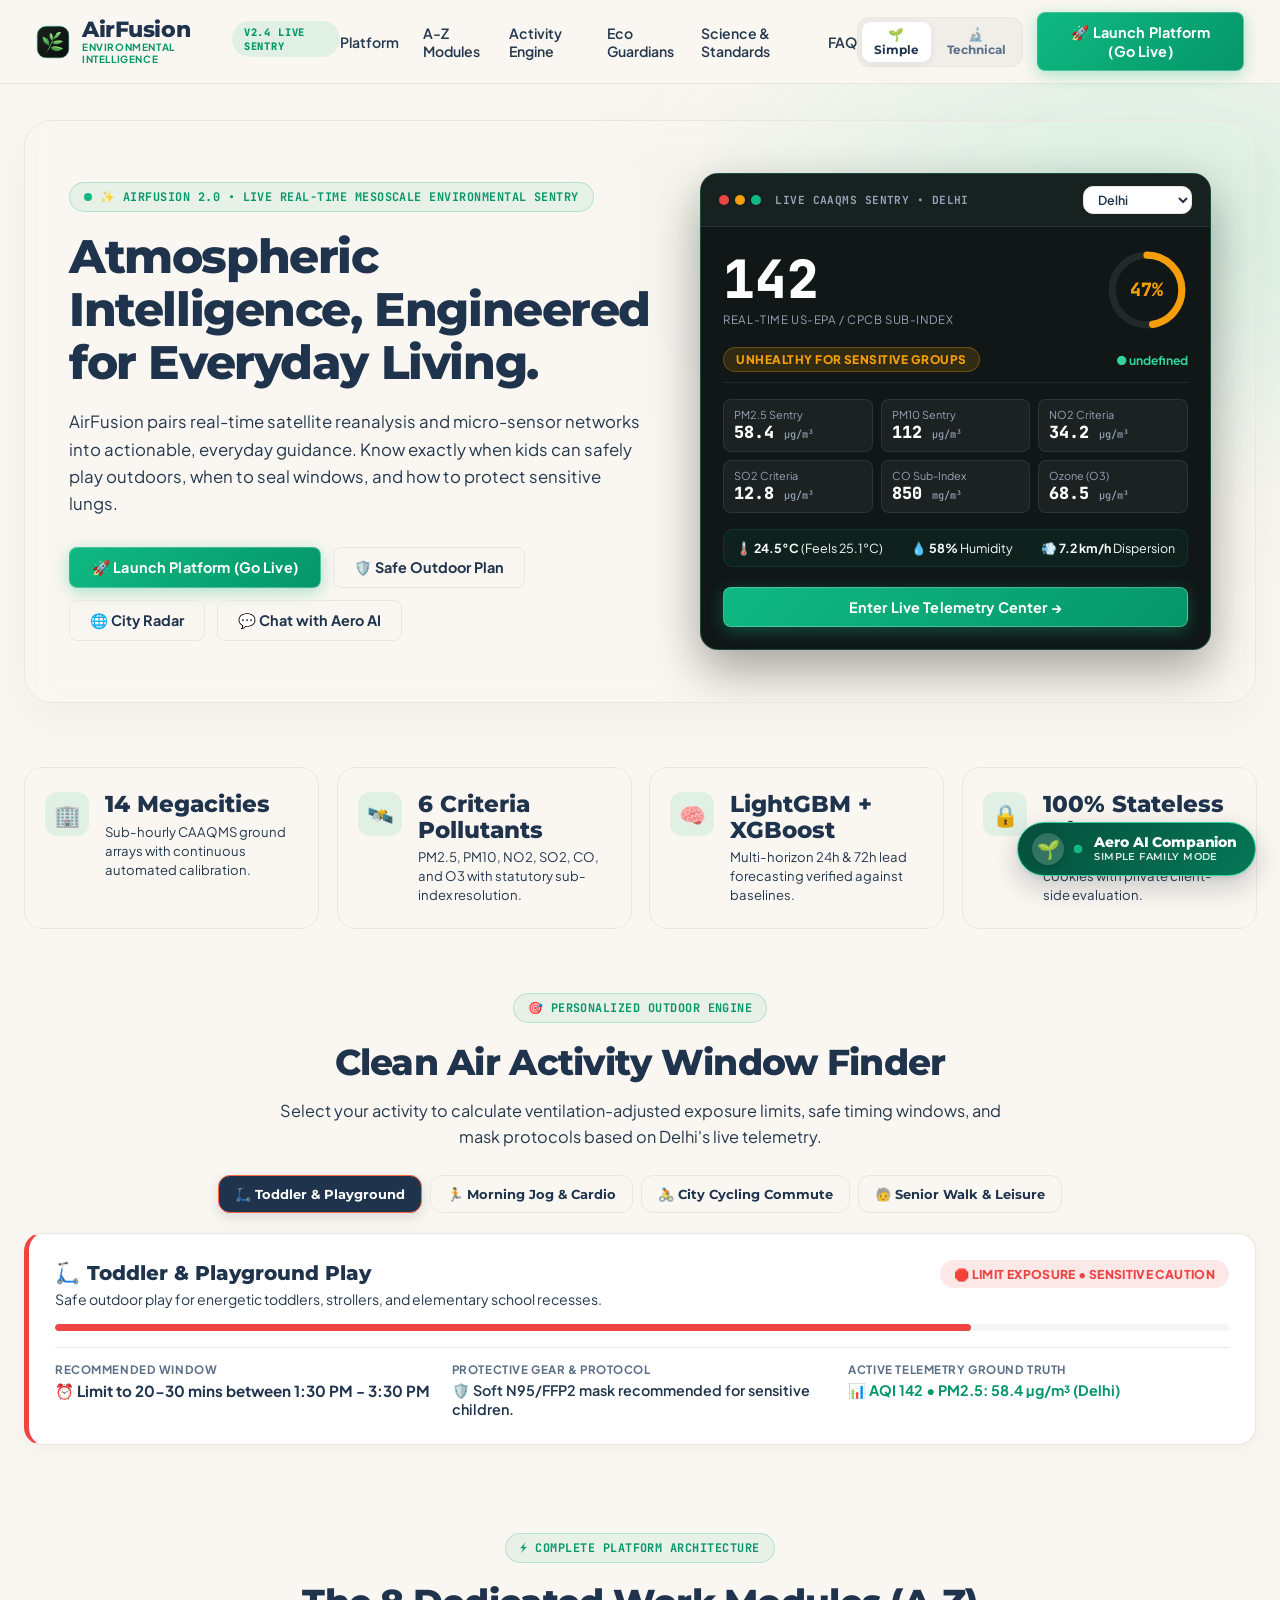
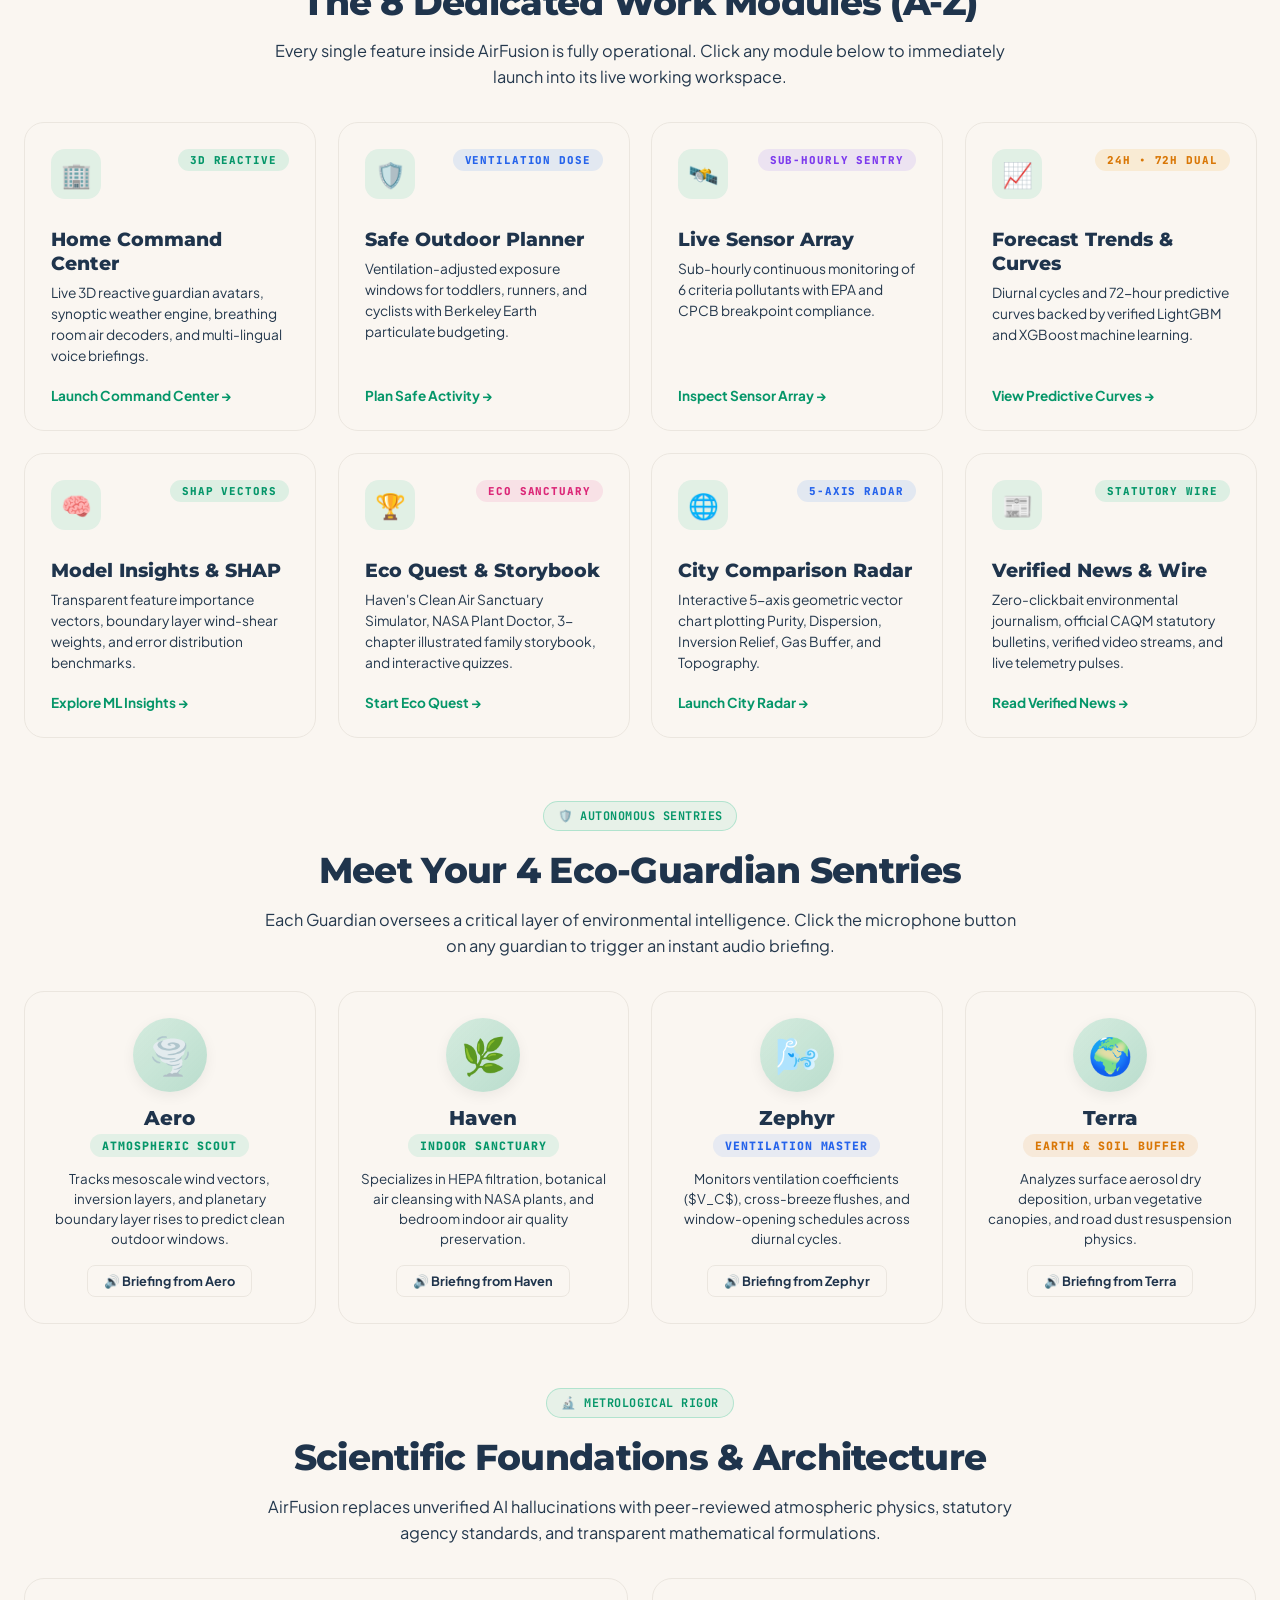
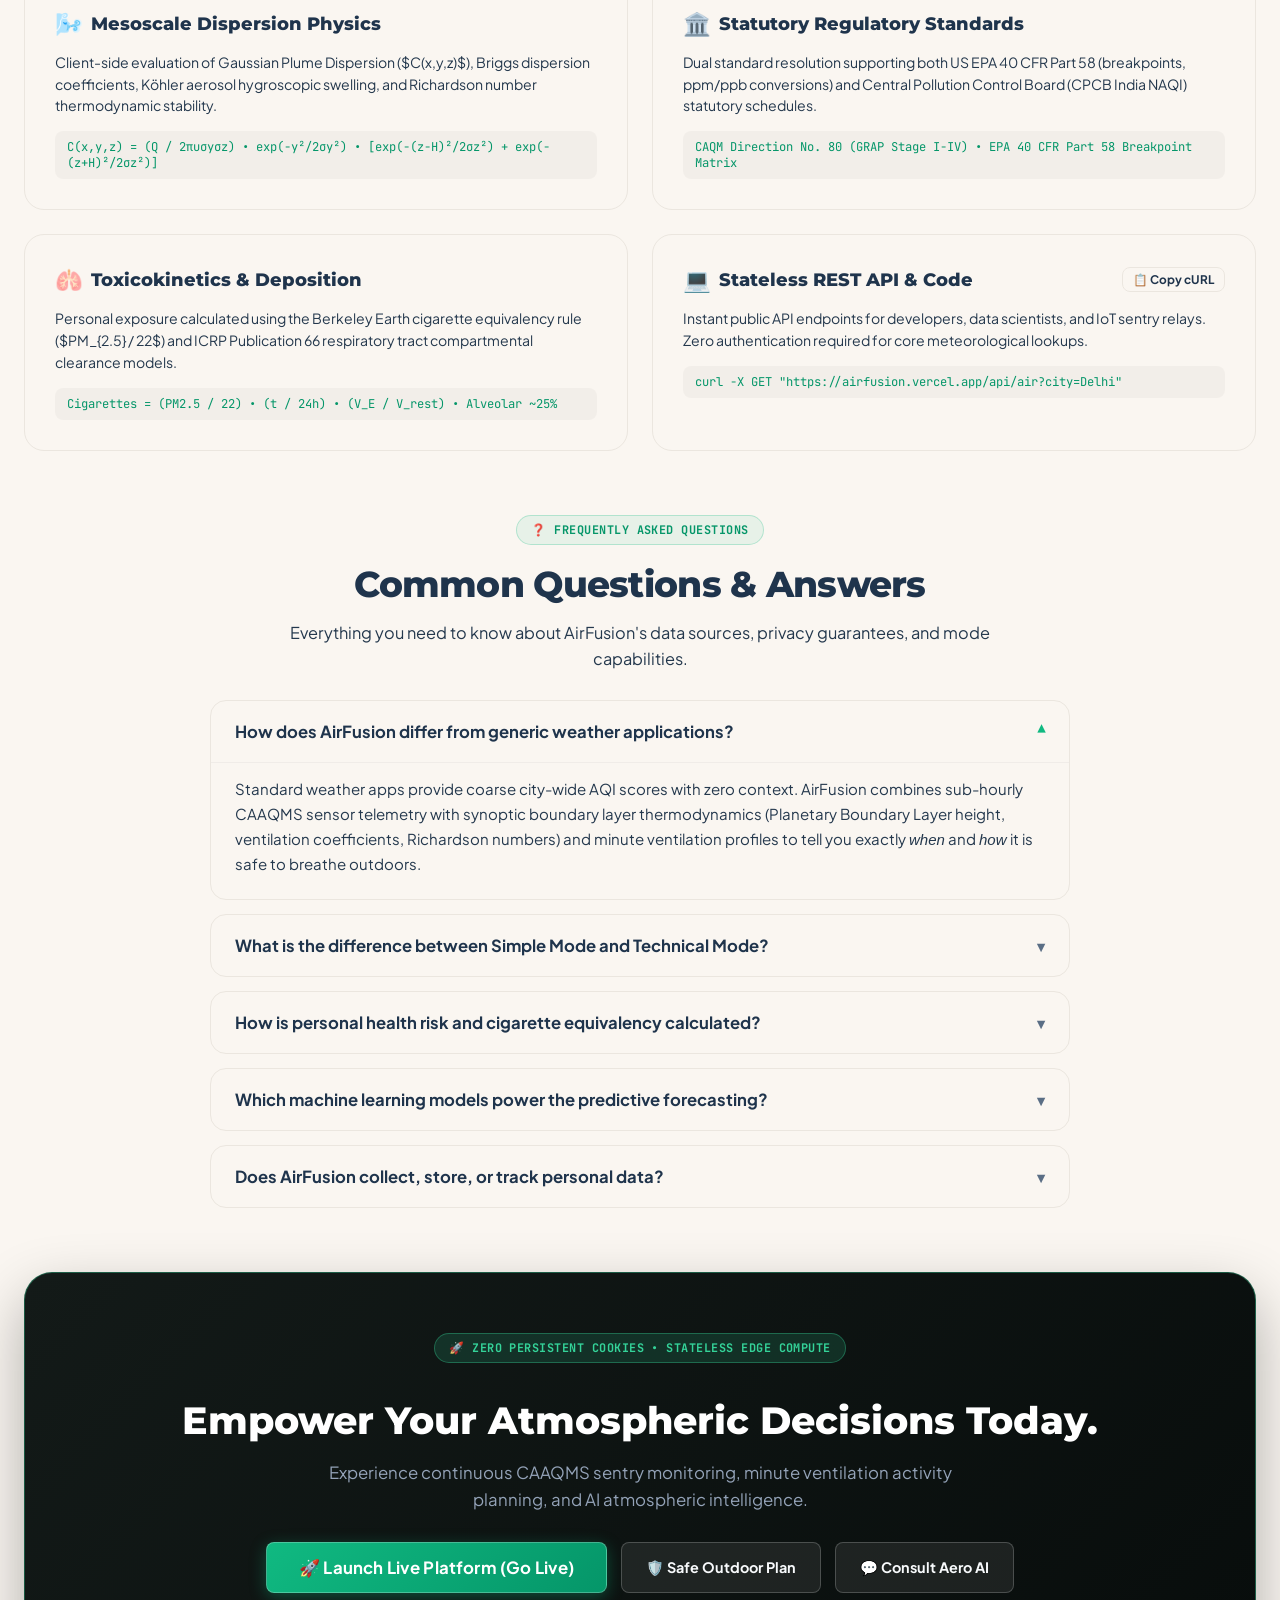
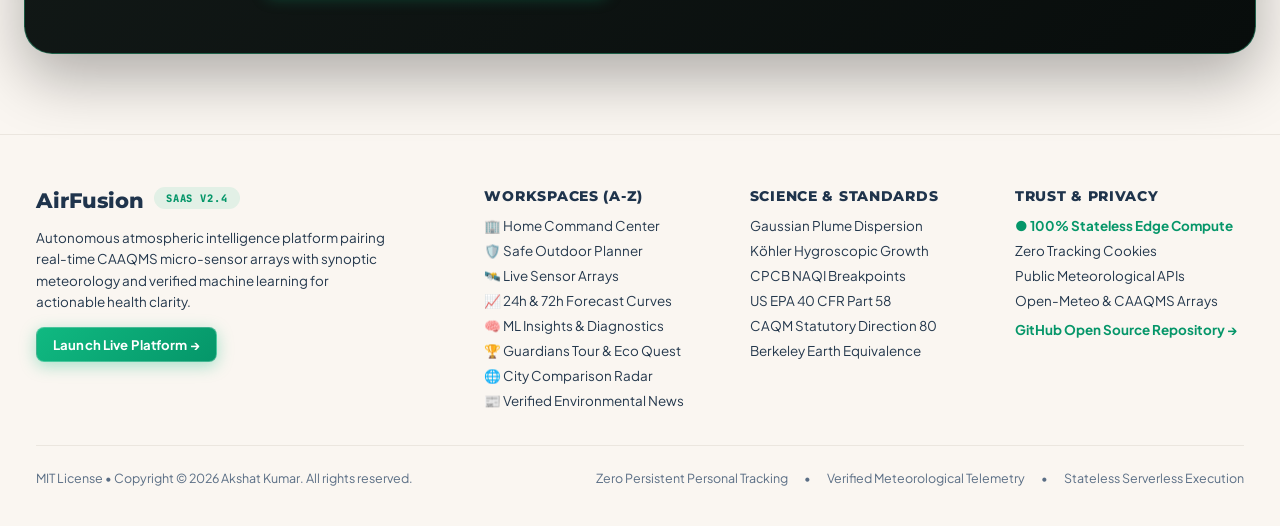
==== commit b1a8a31f: "feat(landing): optimize performance, add ambient tropospheric aurora, radial aqi gauges, and creativ" ====
--- a/index.html
+++ b/index.html
@@ -3445,7 +3445,7 @@
 
 
     /* ========================================================================= */
-    /* PROFESSIONAL SAAS-LEVEL PRODUCT LANDING PAGE STYLES                       */
+    /* PROFESSIONAL SAAS-LEVEL PRODUCT LANDING PAGE STYLES (OPTIMIZED & ANIMATED) */
     /* ========================================================================= */
     #standaloneLandingPage {
       min-height: 100vh;
@@ -3455,12 +3455,40 @@
       position: relative;
       z-index: 10;
       overflow-x: hidden;
-      transition: background-color 0.3s ease, color 0.3s ease;
+      transition: background-color 0.35s cubic-bezier(0.16, 1, 0.3, 1), color 0.35s ease;
+      contain: layout style;
     }
 
     #standaloneLandingPage.landing-hero-tech-theme {
-      background: #0B0F10;
+      background: #090D0E;
       color: #E2E8F0;
+    }
+
+    /* Ambient Tropospheric Aurora Mesh Glow */
+    .saas-aurora-bg {
+      position: absolute;
+      top: -140px;
+      left: 50%;
+      transform: translateX(-50%);
+      width: 1000px;
+      height: 560px;
+      background: radial-gradient(ellipse at center, rgba(16, 185, 129, 0.16) 0%, rgba(52, 211, 153, 0.08) 45%, transparent 72%);
+      filter: blur(70px);
+      pointer-events: none;
+      z-index: 0;
+      animation: saasAuroraDrift 16s ease-in-out infinite alternate;
+      will-change: transform, opacity;
+      transform: translateZ(0);
+    }
+
+    .landing-hero-tech-theme .saas-aurora-bg {
+      background: radial-gradient(ellipse at center, rgba(52, 211, 153, 0.22) 0%, rgba(6, 182, 212, 0.12) 45%, transparent 72%);
+    }
+
+    @keyframes saasAuroraDrift {
+      0% { transform: translateX(-50%) translateY(0) scale(1); opacity: 0.75; }
+      50% { transform: translateX(-47%) translateY(30px) scale(1.08); opacity: 1; }
+      100% { transform: translateX(-53%) translateY(-20px) scale(0.96); opacity: 0.8; }
     }
 
     /* Sticky SaaS Navbar */
@@ -3469,19 +3497,20 @@
       top: 0;
       z-index: 1000;
       background: rgba(250, 246, 241, 0.94);
-      backdrop-filter: blur(16px);
-      -webkit-backdrop-filter: blur(16px);
-      border-bottom: 1px solid rgba(0, 0, 0, 0.08);
+      backdrop-filter: blur(18px);
+      -webkit-backdrop-filter: blur(18px);
+      border-bottom: 1px solid rgba(0, 0, 0, 0.07);
       padding: 12px 36px;
       display: flex;
       justify-content: space-between;
       align-items: center;
       transition: all 0.3s ease;
+      will-change: background-color;
     }
 
     .landing-hero-tech-theme .saas-nav {
-      background: rgba(11, 15, 16, 0.94);
-      border-bottom: 1px solid rgba(52, 211, 153, 0.2);
+      background: rgba(9, 13, 14, 0.94);
+      border-bottom: 1px solid rgba(52, 211, 153, 0.22);
     }
 
     .saas-nav-brand {
@@ -3490,6 +3519,11 @@
       gap: 12px;
       cursor: pointer;
       text-decoration: none;
+      transition: transform 0.2s ease;
+    }
+
+    .saas-nav-brand:hover {
+      transform: scale(1.02);
     }
 
     .saas-nav-brand-title {
@@ -3508,7 +3542,7 @@
     .saas-nav-links {
       display: flex;
       align-items: center;
-      gap: 22px;
+      gap: 24px;
     }
 
     @media (max-width: 1024px) {
@@ -3525,12 +3559,14 @@
       font-weight: 600;
       color: var(--text-secondary);
       text-decoration: none;
-      transition: color 0.2s ease;
+      transition: color 0.2s ease, transform 0.2s ease;
       cursor: pointer;
+      position: relative;
     }
 
     .saas-nav-link:hover {
       color: #059669;
+      transform: translateY(-1px);
     }
 
     .landing-hero-tech-theme .saas-nav-link {
@@ -3547,7 +3583,7 @@
       gap: 14px;
     }
 
-    /* Primary SaaS Button */
+    /* Primary SaaS Button with Creative Ambient Glow Pulse */
     .saas-btn-primary {
       background: linear-gradient(135deg, #10B981 0%, #059669 100%);
       color: #FFFFFF !important;
@@ -3556,20 +3592,33 @@
       font-size: 0.90rem;
       padding: 10px 22px;
       border-radius: 8px;
-      border: 1px solid rgba(255, 255, 255, 0.2);
+      border: 1px solid rgba(255, 255, 255, 0.25);
       cursor: pointer;
       display: inline-flex;
       align-items: center;
       gap: 8px;
       box-shadow: 0 4px 16px rgba(16, 185, 129, 0.35);
-      transition: all 0.22s cubic-bezier(0.16, 1, 0.3, 1);
+      transition: all 0.24s cubic-bezier(0.16, 1, 0.3, 1);
       letter-spacing: 0.01em;
       text-decoration: none;
+      position: relative;
+      overflow: hidden;
+      will-change: transform, box-shadow;
+      animation: saasCtaAmbient 4s ease-in-out infinite;
+    }
+
+    @keyframes saasCtaAmbient {
+      0%, 100% {
+        box-shadow: 0 4px 16px rgba(16, 185, 129, 0.35);
+      }
+      50% {
+        box-shadow: 0 6px 24px rgba(16, 185, 129, 0.55), 0 0 0 4px rgba(16, 185, 129, 0.12);
+      }
     }
 
     .saas-btn-primary:hover {
-      transform: translateY(-2px);
-      box-shadow: 0 6px 24px rgba(16, 185, 129, 0.5);
+      transform: translateY(-2px) scale(1.02);
+      box-shadow: 0 8px 28px rgba(16, 185, 129, 0.6);
       background: linear-gradient(135deg, #34D399 0%, #059669 100%);
     }
 
@@ -3586,8 +3635,9 @@
       display: inline-flex;
       align-items: center;
       gap: 8px;
-      transition: all 0.2s ease;
+      transition: all 0.22s cubic-bezier(0.16, 1, 0.3, 1);
       text-decoration: none;
+      will-change: transform, box-shadow;
     }
 
     .saas-btn-secondary:hover {
@@ -3595,12 +3645,12 @@
       border-color: #059669;
       color: #059669;
       transform: translateY(-2px);
-      box-shadow: 0 4px 12px rgba(0, 0, 0, 0.06);
+      box-shadow: 0 6px 18px rgba(0, 0, 0, 0.07);
     }
 
     .landing-hero-tech-theme .saas-btn-secondary {
       background: rgba(255, 255, 255, 0.05);
-      border: 1px solid rgba(255, 255, 255, 0.15);
+      border: 1px solid rgba(255, 255, 255, 0.14);
       color: #F8FAFC;
     }
 
@@ -3608,6 +3658,7 @@
       background: rgba(255, 255, 255, 0.1);
       border-color: #34D399;
       color: #34D399;
+      box-shadow: 0 6px 20px rgba(52, 211, 153, 0.2);
     }
 
     /* Container */
@@ -3618,34 +3669,39 @@
       display: flex;
       flex-direction: column;
       gap: 64px;
-    }
-
-    /* Hero Section */
+      position: relative;
+      z-index: 1;
+    }
+
+    /* Hero Section with Glassmorphism & Atmospheric Depth */
     .saas-hero-wrap {
       position: relative;
-      border-radius: 24px;
+      border-radius: 28px;
       background: var(--bg-card);
       border: 1px solid var(--border-warm);
-      padding: 48px 40px;
-      box-shadow: 0 12px 40px rgba(0, 0, 0, 0.04);
+      padding: 52px 44px;
+      box-shadow: 0 16px 48px rgba(0, 0, 0, 0.04);
       overflow: hidden;
       display: grid;
       grid-template-columns: 1.15fr 1fr;
-      gap: 40px;
+      gap: 44px;
       align-items: center;
+      backdrop-filter: blur(12px);
+      -webkit-backdrop-filter: blur(12px);
+      transition: transform 0.3s ease, box-shadow 0.3s ease;
     }
 
     .landing-hero-tech-theme .saas-hero-wrap {
-      background: linear-gradient(135deg, rgba(20, 28, 26, 0.8) 0%, rgba(12, 17, 16, 0.95) 100%);
-      border: 1px solid rgba(52, 211, 153, 0.25);
-      box-shadow: 0 16px 50px rgba(0, 0, 0, 0.5);
+      background: linear-gradient(135deg, rgba(17, 24, 23, 0.85) 0%, rgba(10, 15, 14, 0.95) 100%);
+      border: 1px solid rgba(52, 211, 153, 0.28);
+      box-shadow: 0 20px 60px rgba(0, 0, 0, 0.55);
     }
 
     @media (max-width: 980px) {
       .saas-hero-wrap {
         grid-template-columns: 1fr;
-        padding: 32px 20px;
-        gap: 32px;
+        padding: 36px 22px;
+        gap: 36px;
       }
     }
 
@@ -3657,12 +3713,18 @@
       border: 1px solid rgba(16, 185, 129, 0.25);
       border-radius: 999px;
       padding: 6px 14px;
-      margin-bottom: 16px;
+      margin-bottom: 18px;
       font-family: var(--font-mono);
       font-size: 0.74rem;
       font-weight: 700;
       color: #059669;
       letter-spacing: 0.04em;
+      transition: all 0.2s ease;
+    }
+
+    .saas-pill-badge:hover {
+      border-color: #10B981;
+      transform: scale(1.02);
     }
 
     .landing-hero-tech-theme .saas-pill-badge {
@@ -3673,12 +3735,12 @@
 
     .saas-hero-title {
       font-family: var(--font-heading);
-      font-size: 2.85rem;
+      font-size: 2.95rem;
       font-weight: 800;
       line-height: 1.12;
       letter-spacing: -0.03em;
       color: var(--text-navy);
-      margin-bottom: 18px;
+      margin-bottom: 20px;
     }
 
     .landing-hero-tech-theme .saas-hero-title {
@@ -3690,15 +3752,15 @@
 
     @media (max-width: 640px) {
       .saas-hero-title {
-        font-size: 2.1rem;
+        font-size: 2.15rem;
       }
     }
 
     .saas-hero-desc {
       font-size: 1.05rem;
       color: var(--text-secondary);
-      line-height: 1.6;
-      margin-bottom: 28px;
+      line-height: 1.62;
+      margin-bottom: 30px;
       max-width: 580px;
     }
 
@@ -3713,20 +3775,21 @@
       align-items: center;
     }
 
-    /* Console Window Preview Frame */
+    /* Console Window Preview Frame with Dynamic Radial Gauge */
     .saas-console-frame {
-      background: #111817;
-      border: 1px solid rgba(52, 211, 153, 0.25);
-      border-radius: 16px;
-      box-shadow: 0 16px 40px rgba(0, 0, 0, 0.3);
+      background: #101716;
+      border: 1px solid rgba(52, 211, 153, 0.28);
+      border-radius: 18px;
+      box-shadow: 0 20px 50px rgba(0, 0, 0, 0.35);
       overflow: hidden;
       display: flex;
       flex-direction: column;
+      position: relative;
     }
 
     .saas-console-bar {
-      background: #1A2321;
-      padding: 10px 16px;
+      background: #172220;
+      padding: 12px 18px;
       display: flex;
       align-items: center;
       justify-content: space-between;
@@ -3746,18 +3809,46 @@
     }
 
     .saas-console-body {
-      padding: 20px;
+      padding: 22px;
       display: flex;
       flex-direction: column;
       gap: 16px;
       color: #F8FAFC;
     }
 
+    /* Radial SVG Gauge Component */
+    .saas-radial-gauge-box {
+      display: flex;
+      align-items: center;
+      justify-content: space-between;
+      gap: 18px;
+    }
+
+    .saas-gauge-visual {
+      position: relative;
+      width: 82px;
+      height: 82px;
+      flex-shrink: 0;
+    }
+
+    .saas-gauge-center {
+      position: absolute;
+      top: 50%;
+      left: 50%;
+      transform: translate(-50%, -50%);
+      font-family: var(--font-mono);
+      font-size: 1.45rem;
+      font-weight: 800;
+      color: #FFFFFF;
+      text-align: center;
+      line-height: 1;
+    }
+
     /* Metrics Strip */
     .saas-metric-grid {
       display: grid;
       grid-template-columns: repeat(4, 1fr);
-      gap: 16px;
+      gap: 18px;
     }
 
     @media (max-width: 900px) {
@@ -3775,12 +3866,14 @@
     .saas-metric-card {
       background: var(--bg-card);
       border: 1px solid var(--border-warm);
-      border-radius: 16px;
-      padding: 22px 20px;
+      border-radius: 18px;
+      padding: 24px 20px;
       display: flex;
       align-items: flex-start;
-      gap: 14px;
-      transition: all 0.2s ease;
+      gap: 16px;
+      transition: all 0.25s cubic-bezier(0.16, 1, 0.3, 1);
+      will-change: transform, box-shadow;
+      contain: layout style;
     }
 
     .landing-hero-tech-theme .saas-metric-card {
@@ -3789,20 +3882,26 @@
     }
 
     .saas-metric-card:hover {
-      transform: translateY(-2px);
-      box-shadow: 0 6px 20px rgba(0, 0, 0, 0.05);
+      transform: translateY(-3px);
+      box-shadow: 0 10px 25px rgba(0, 0, 0, 0.06);
+      border-color: rgba(16, 185, 129, 0.35);
     }
 
     .saas-metric-icon {
-      width: 42px;
-      height: 42px;
-      border-radius: 10px;
+      width: 44px;
+      height: 44px;
+      border-radius: 12px;
       background: rgba(16, 185, 129, 0.1);
       display: flex;
       align-items: center;
       justify-content: center;
-      font-size: 1.3rem;
+      font-size: 1.35rem;
       flex-shrink: 0;
+      transition: transform 0.25s ease;
+    }
+
+    .saas-metric-card:hover .saas-metric-icon {
+      transform: scale(1.1) rotate(4deg);
     }
 
     .saas-metric-num {
@@ -3821,7 +3920,7 @@
     .saas-metric-label {
       font-size: 0.82rem;
       color: var(--text-secondary);
-      line-height: 1.4;
+      line-height: 1.45;
     }
 
     .landing-hero-tech-theme .saas-metric-label {
@@ -3837,11 +3936,11 @@
 
     .saas-section-title {
       font-family: var(--font-heading);
-      font-size: 2.15rem;
+      font-size: 2.25rem;
       font-weight: 800;
       color: var(--text-navy);
       letter-spacing: -0.02em;
-      margin-bottom: 12px;
+      margin-bottom: 14px;
       line-height: 1.2;
     }
 
@@ -3859,11 +3958,11 @@
       color: #94A3B8;
     }
 
-    /* Bento Grid for 8 Work Modules */
+    /* Bento Grid for 8 Work Modules with Creative Shimmer & Lift */
     .saas-bento-grid {
       display: grid;
       grid-template-columns: repeat(4, 1fr);
-      gap: 20px;
+      gap: 22px;
     }
 
     @media (max-width: 1100px) {
@@ -3881,15 +3980,17 @@
     .saas-bento-card {
       background: var(--bg-card);
       border: 1px solid var(--border-warm);
-      border-radius: 18px;
-      padding: 24px;
+      border-radius: 20px;
+      padding: 26px;
       display: flex;
       flex-direction: column;
       justify-content: space-between;
-      transition: all 0.25s cubic-bezier(0.16, 1, 0.3, 1);
+      transition: all 0.28s cubic-bezier(0.16, 1, 0.3, 1);
       cursor: pointer;
       position: relative;
       overflow: hidden;
+      will-change: transform, box-shadow;
+      contain: layout style;
     }
 
     .landing-hero-tech-theme .saas-bento-card {
@@ -3897,33 +3998,55 @@
       border-color: rgba(255, 255, 255, 0.08);
     }
 
+    /* Shimmer Sweep Animation on Hover */
+    .saas-bento-card::before {
+      content: '';
+      position: absolute;
+      top: 0;
+      left: -100%;
+      width: 100%;
+      height: 100%;
+      background: linear-gradient(90deg, transparent, rgba(255, 255, 255, 0.07), transparent);
+      transition: left 0.65s ease;
+      pointer-events: none;
+    }
+
+    .saas-bento-card:hover::before {
+      left: 100%;
+    }
+
     .saas-bento-card:hover {
-      transform: translateY(-4px);
-      box-shadow: 0 12px 30px rgba(0, 0, 0, 0.08);
-      border-color: rgba(16, 185, 129, 0.4);
+      transform: translateY(-6px);
+      box-shadow: 0 16px 36px rgba(0, 0, 0, 0.09);
+      border-color: rgba(16, 185, 129, 0.45);
     }
 
     .landing-hero-tech-theme .saas-bento-card:hover {
-      box-shadow: 0 12px 30px rgba(0, 0, 0, 0.5);
-      border-color: rgba(52, 211, 153, 0.4);
+      box-shadow: 0 16px 36px rgba(0, 0, 0, 0.6);
+      border-color: rgba(52, 211, 153, 0.45);
       background: rgba(255, 255, 255, 0.05);
     }
 
     .saas-bento-icon-box {
-      width: 48px;
-      height: 48px;
-      border-radius: 12px;
+      width: 50px;
+      height: 50px;
+      border-radius: 14px;
       background: rgba(16, 185, 129, 0.1);
       display: flex;
       align-items: center;
       justify-content: center;
-      font-size: 1.5rem;
+      font-size: 1.55rem;
       margin-bottom: 16px;
+      transition: transform 0.25s ease;
+    }
+
+    .saas-bento-card:hover .saas-bento-icon-box {
+      transform: scale(1.12) rotate(4deg);
     }
 
     .saas-bento-title {
       font-family: var(--font-heading);
-      font-size: 1.18rem;
+      font-size: 1.2rem;
       font-weight: 800;
       color: var(--text-navy);
       margin-bottom: 8px;
@@ -3937,8 +4060,8 @@
     .saas-bento-text {
       font-size: 0.86rem;
       color: var(--text-secondary);
-      line-height: 1.5;
-      margin-bottom: 18px;
+      line-height: 1.52;
+      margin-bottom: 20px;
       flex-grow: 1;
     }
 
@@ -3951,11 +4074,11 @@
       align-items: center;
       gap: 6px;
       font-family: var(--font-body);
-      font-size: 0.84rem;
+      font-size: 0.85rem;
       font-weight: 700;
       color: #059669;
       text-decoration: none;
-      transition: gap 0.2s ease;
+      transition: gap 0.22s ease, transform 0.22s ease;
     }
 
     .landing-hero-tech-theme .saas-bento-cta {
@@ -3964,13 +4087,14 @@
 
     .saas-bento-card:hover .saas-bento-cta {
       gap: 10px;
-    }
-
-    /* Guardians Grid */
+      transform: translateX(2px);
+    }
+
+    /* Guardians Grid with Avatar Breathing Animation */
     .saas-guardian-grid {
       display: grid;
       grid-template-columns: repeat(4, 1fr);
-      gap: 20px;
+      gap: 22px;
     }
 
     @media (max-width: 1024px) {
@@ -3988,13 +4112,14 @@
     .saas-guardian-card {
       background: var(--bg-card);
       border: 1px solid var(--border-warm);
-      border-radius: 18px;
-      padding: 24px;
+      border-radius: 20px;
+      padding: 26px 20px;
       display: flex;
       flex-direction: column;
       align-items: center;
       text-align: center;
-      transition: all 0.25s ease;
+      transition: all 0.28s cubic-bezier(0.16, 1, 0.3, 1);
+      position: relative;
     }
 
     .landing-hero-tech-theme .saas-guardian-card {
@@ -4003,22 +4128,42 @@
     }
 
     .saas-guardian-card:hover {
-      transform: translateY(-4px);
-      box-shadow: 0 10px 28px rgba(0, 0, 0, 0.07);
+      transform: translateY(-5px);
+      box-shadow: 0 14px 32px rgba(0, 0, 0, 0.08);
+      border-color: rgba(16, 185, 129, 0.35);
     }
 
     .saas-guardian-avatar {
-      width: 72px;
-      height: 72px;
+      width: 74px;
+      height: 74px;
       border-radius: 50%;
-      background: linear-gradient(135deg, rgba(16, 185, 129, 0.15) 0%, rgba(5, 150, 105, 0.25) 100%);
+      background: linear-gradient(135deg, rgba(16, 185, 129, 0.16) 0%, rgba(5, 150, 105, 0.26) 100%);
       display: flex;
       align-items: center;
       justify-content: center;
-      font-size: 2.2rem;
+      font-size: 2.25rem;
       margin-bottom: 14px;
       box-shadow: 0 4px 14px rgba(0, 0, 0, 0.06);
-    }
+      animation: saasAvatarBreathe 4.5s ease-in-out infinite;
+      will-change: transform, box-shadow;
+      transform: translateZ(0);
+    }
+
+    @keyframes saasAvatarBreathe {
+      0%, 100% {
+        transform: translateY(0) scale(1);
+        box-shadow: 0 4px 14px rgba(0, 0, 0, 0.06);
+      }
+      50% {
+        transform: translateY(-4px) scale(1.05);
+        box-shadow: 0 8px 24px rgba(16, 185, 129, 0.25);
+      }
+    }
+
+    .saas-guardian-grid > div:nth-child(1) .saas-guardian-avatar { animation-delay: 0s; }
+    .saas-guardian-grid > div:nth-child(2) .saas-guardian-avatar { animation-delay: 1.1s; }
+    .saas-guardian-grid > div:nth-child(3) .saas-guardian-avatar { animation-delay: 2.2s; }
+    .saas-guardian-grid > div:nth-child(4) .saas-guardian-avatar { animation-delay: 3.3s; }
 
     /* Science & Architecture 4-Grid */
     .saas-science-grid {
@@ -4036,11 +4181,17 @@
     .saas-science-card {
       background: var(--bg-card);
       border: 1px solid var(--border-warm);
-      border-radius: 18px;
-      padding: 28px;
+      border-radius: 20px;
+      padding: 30px;
       display: flex;
       flex-direction: column;
-      gap: 12px;
+      gap: 14px;
+      transition: all 0.25s ease;
+    }
+
+    .saas-science-card:hover {
+      border-color: rgba(16, 185, 129, 0.35);
+      transform: translateY(-2px);
     }
 
     .landing-hero-tech-theme .saas-science-card {
@@ -4048,12 +4199,12 @@
       border-color: rgba(255, 255, 255, 0.08);
     }
 
-    /* FAQ Accordion */
+    /* FAQ Accordion with Rotating Chevron */
     .saas-faq-list {
       display: flex;
       flex-direction: column;
-      gap: 12px;
-      max-width: 840px;
+      gap: 14px;
+      max-width: 860px;
       margin: 0 auto;
       width: 100%;
     }
@@ -4061,9 +4212,9 @@
     .saas-faq-item {
       background: var(--bg-card);
       border: 1px solid var(--border-warm);
-      border-radius: 14px;
+      border-radius: 16px;
       overflow: hidden;
-      transition: all 0.2s ease;
+      transition: all 0.25s cubic-bezier(0.16, 1, 0.3, 1);
     }
 
     .landing-hero-tech-theme .saas-faq-item {
@@ -4071,41 +4222,65 @@
       border-color: rgba(255, 255, 255, 0.08);
     }
 
+    .saas-faq-item:hover {
+      border-color: rgba(16, 185, 129, 0.35);
+    }
+
     .saas-faq-summary {
-      padding: 18px 24px;
+      padding: 20px 24px;
       font-weight: 700;
-      font-size: 1.02rem;
+      font-size: 1.04rem;
       cursor: pointer;
       display: flex;
       justify-content: space-between;
       align-items: center;
       color: var(--text-navy);
       user-select: none;
+      list-style: none;
+    }
+
+    .saas-faq-summary::-webkit-details-marker {
+      display: none;
     }
 
     .landing-hero-tech-theme .saas-faq-summary {
       color: #FFFFFF;
     }
 
+    .saas-faq-chevron {
+      display: inline-block;
+      transition: transform 0.3s cubic-bezier(0.16, 1, 0.3, 1);
+      font-size: 0.95rem;
+      color: var(--text-muted);
+    }
+
+    .saas-faq-item[open] .saas-faq-chevron {
+      transform: rotate(180deg);
+      color: #10B981;
+    }
+
     .saas-faq-content {
-      padding: 0 24px 20px 24px;
-      font-size: 0.92rem;
-      line-height: 1.6;
+      padding: 0 24px 22px 24px;
+      font-size: 0.94rem;
+      line-height: 1.65;
       color: var(--text-secondary);
+      border-top: 1px solid rgba(0, 0, 0, 0.04);
+      padding-top: 14px;
     }
 
     .landing-hero-tech-theme .saas-faq-content {
       color: #94A3B8;
-    }
-
-    /* SaaS Final CTA Banner */
+      border-top-color: rgba(255, 255, 255, 0.05);
+    }
+
+    /* SaaS Final CTA Banner with Dynamic Glow */
     .saas-cta-banner {
       background: linear-gradient(135deg, #131A18 0%, #080D0C 100%);
-      border: 1px solid rgba(52, 211, 153, 0.35);
-      border-radius: 24px;
-      padding: 56px 40px;
+      border: 1px solid rgba(52, 211, 153, 0.38);
+      border-radius: 28px;
+      padding: 60px 44px;
       text-align: center;
-      box-shadow: 0 20px 50px rgba(0, 0, 0, 0.25);
+      box-shadow: 0 24px 60px rgba(0, 0, 0, 0.3);
       position: relative;
       overflow: hidden;
     }
@@ -4113,10 +4288,10 @@
     /* SaaS Footer */
     .saas-footer {
       border-top: 1px solid var(--border-warm);
-      padding: 48px 36px 36px 36px;
+      padding: 52px 36px 40px 36px;
       display: flex;
       flex-direction: column;
-      gap: 32px;
+      gap: 36px;
       max-width: 1280px;
       margin: 0 auto;
       width: 100%;
@@ -4176,7 +4351,7 @@
     <!-- ========================================================================= -->
   <!-- 1. STANDALONE PRODUCT LANDING PAGE (SEPARATE FULL-PAGE PRODUCT WORKSPACE) -->
   <!-- ========================================================================= -->
-    <div id="standaloneLandingPage" style="display: block;">
+      <div id="standaloneLandingPage" style="display: block;">
     <!-- Sticky SaaS Product Navbar -->
     <nav class="saas-nav">
       <div class="saas-nav-brand" onclick="window.scrollTo({top:0, behavior:'smooth'})">
@@ -4205,7 +4380,7 @@
             <path d="M 38 60 C 33 58 26 55.5 22.5 48.5 C 19 41.5 19.5 34.5 20 32 C 21.5 34.5 25.5 37 30 38.5 C 35 40 38 46 38.5 53 C 38.7 56 38.5 58.5 38 60 Z" fill="url(#saasLeafGrad)"/>
             <path d="M 23 37 C 24.5 42 27 47 31 50" stroke="#B4F588" stroke-width="2.2" stroke-linecap="round"/>
             <path d="M 45 44 C 42 41 39 36 39.5 30 C 40 25.5 42.5 24 44 23.5 C 45.5 24.5 48.5 28 50 33 C 51.5 38 49 42 47 43.5 Z" fill="url(#saasLeafGrad)"/>
-            <path d="M 43.5 26.5 C 45.5 30 46.5 34.5 45.5 39" stroke="#B4F588" stroke-width="2" stroke-linecap="round"/>
+            <path d="M 43.5 26.5 C 45.5 30 46.5 34.5 45.5 39" stroke="#B4F588" stroke-width="2.2" stroke-linecap="round"/>
             <path d="M 50.5 41 C 52 36 57 28 64 23.5 C 69 20.5 72 20.5 73 21 C 72 23.5 69 29.5 64 34.5 C 59.5 39 54.5 40.5 50.5 41 Z" fill="url(#saasLeafGrad)"/>
             <path d="M 60 25 C 65 23 68.5 22.5 71 22" stroke="#D4FC79" stroke-width="2.2" stroke-linecap="round"/>
             <path d="M 47 52.5 C 50 49.5 57 46 65 45.5 C 72 45 77 47 78.5 47.5 C 76.5 49.5 71.5 54 64 56 C 57 58 50.5 55.5 47 52.5 Z" fill="url(#saasLeafGrad)"/>
@@ -4255,6 +4430,9 @@
     <div id="standaloneLandingContent">
 
         <div class="saas-container">
+          <!-- Ambient Tropospheric Aurora Mesh Glow -->
+          <div class="saas-aurora-bg"></div>
+
           <!-- 1. BREATHTAKING SAAS HERO SECTION -->
           <section id="heroSection" class="saas-hero-wrap">
             <div>
@@ -4287,7 +4465,7 @@
               </div>
             </div>
 
-            <!-- Interactive Live SaaS Console Sandbox -->
+            <!-- Interactive Live SaaS Console Sandbox with Radial Gauge -->
             <div class="saas-console-frame">
               <div class="saas-console-bar">
                 <div class="saas-console-dots">
@@ -4314,27 +4492,41 @@
               </div>
 
               <div class="saas-console-body">
-                <div style="display: flex; justify-content: space-between; align-items: baseline;">
+                <!-- Radial Gauge Header -->
+                <div class="saas-radial-gauge-box">
                   <div>
-                    <div style="font-family: var(--font-mono); font-size: 3.2rem; font-weight: 800; color: #FFFFFF; line-height: 1;">
+                    <div style="font-family: var(--font-mono); font-size: 3.3rem; font-weight: 800; color: #FFFFFF; line-height: 1;">
                       168
                     </div>
-                    <div style="font-size: 0.72rem; color: #94A3B8; text-transform: uppercase; letter-spacing: 0.05em; margin-top: 4px;">
+                    <div style="font-size: 0.72rem; color: #94A3B8; text-transform: uppercase; letter-spacing: 0.05em; margin-top: 6px;">
                       Real-Time US-EPA / CPCB Sub-Index
                     </div>
                   </div>
-                  <div style="text-align: right;">
-                    <span style="display: inline-block; padding: 4px 12px; border-radius: 999px; background: rgba(245, 158, 11, 0.15); border: 1px solid rgba(245, 158, 11, 0.3); color: #F59E0B; font-weight: 800; font-size: 0.74rem; letter-spacing: 0.04em;">
-                      UNHEALTHY FOR SENSITIVE GROUPS
-                    </span>
-                    <div style="font-size: 0.76rem; color: #34D399; font-weight: 700; margin-top: 6px;">
-                      ● CAUTIOUS AIR
+                  <div class="saas-gauge-visual">
+                    <svg viewBox="0 0 80 80" width="82" height="82">
+                      <circle cx="40" cy="40" r="34" stroke="rgba(255,255,255,0.08)" stroke-width="7" fill="none" />
+                      <circle cx="40" cy="40" r="34" stroke="#EF4444" stroke-width="7" fill="none"
+                        stroke-dasharray="213.6" stroke-dashoffset="94.0" stroke-linecap="round"
+                        style="transition: stroke-dashoffset 1.2s cubic-bezier(0.16, 1, 0.3, 1); transform: rotate(-90deg); transform-origin: 50% 50%;" />
+                    </svg>
+                    <div class="saas-gauge-center" style="color: #EF4444; font-size: 1.15rem;">
+                      56%
                     </div>
                   </div>
                 </div>
 
+                <!-- Status Pill Bar -->
+                <div style="display: flex; justify-content: space-between; align-items: center; border-bottom: 1px solid rgba(255,255,255,0.08); padding-bottom: 10px;">
+                  <span style="display: inline-block; padding: 4px 12px; border-radius: 999px; background: rgba(245, 158, 11, 0.15); border: 1px solid rgba(245, 158, 11, 0.3); color: #F59E0B; font-weight: 800; font-size: 0.74rem; letter-spacing: 0.04em;">
+                    UNHEALTHY FOR SENSITIVE GROUPS
+                  </span>
+                  <div style="font-size: 0.76rem; color: #34D399; font-weight: 700;">
+                    ● CAUTIOUS AIR
+                  </div>
+                </div>
+
                 <!-- 6 Criteria Pollutants Grid -->
-                <div style="display: grid; grid-template-columns: repeat(3, 1fr); gap: 8px; margin-top: 6px;">
+                <div style="display: grid; grid-template-columns: repeat(3, 1fr); gap: 8px;">
                   <div style="background: rgba(255, 255, 255, 0.05); padding: 8px 10px; border-radius: 8px; border: 1px solid rgba(255, 255, 255, 0.08);">
                     <div style="font-size: 0.68rem; color: #94A3B8;">PM2.5 Sentry</div>
                     <div style="font-family: var(--font-mono); font-size: 1.05rem; font-weight: 800; color: #FFFFFF;">64.2 <span style="font-size: 0.64rem; font-weight: 500; color: #94A3B8;">µg/m³</span></div>
@@ -4434,32 +4626,36 @@
             </div>
 
             <!-- Reactive Activity Card -->
-            <div id="landingActivityCard" class="ag-card" style="padding: 24px; border-left: 4px solid #EF4444;">
-      <div style="display: flex; justify-content: space-between; align-items: flex-start; flex-wrap: wrap; gap: 12px; margin-bottom: 12px;">
-        <div>
-          <h4 style="font-family: var(--font-heading); font-size: 1.25rem; font-weight: 800; color: var(--text-navy); margin-bottom: 4px;">🛴 Toddler &amp; Playground Play</h4>
-          <p style="font-size: 0.88rem; color: var(--text-secondary); line-height: 1.5; max-width: 650px;">Safe outdoor play for energetic toddlers, strollers, and elementary school recesses.</p>
+            <div id="landingActivityCard" class="ag-card" style="padding: 26px; border-left: 5px solid #EF4444; position: relative; overflow: hidden;">
+          <div style="display: flex; justify-content: space-between; align-items: flex-start; flex-wrap: wrap; gap: 12px; margin-bottom: 14px;">
+            <div>
+              <h4 style="font-family: var(--font-heading); font-size: 1.28rem; font-weight: 800; color: var(--text-navy); margin-bottom: 4px;">🛴 Toddler &amp; Playground Play</h4>
+              <p style="font-size: 0.88rem; color: var(--text-secondary); line-height: 1.5; max-width: 660px;">Safe outdoor play for energetic toddlers, strollers, and elementary school recesses.</p>
+            </div>
+            <span style="display: inline-block; padding: 6px 14px; border-radius: 999px; background: rgba(239, 68, 68, 0.12); color: #EF4444; font-weight: 800; font-size: 0.76rem; letter-spacing: 0.03em;">
+              🛑 LIMIT EXPOSURE • SENSITIVE CAUTION
+            </span>
+          </div>
+
+          <div style="margin: 14px 0 16px 0; background: rgba(0,0,0,0.04); border-radius: 999px; height: 7px; overflow: hidden;">
+            <div style="width: 78%; height: 100%; background: #EF4444; border-radius: 999px; transition: width 0.7s cubic-bezier(0.16, 1, 0.3, 1);"></div>
+          </div>
+
+          <div style="display: grid; grid-template-columns: repeat(auto-fit, minmax(220px, 1fr)); gap: 16px; padding-top: 14px; border-top: 1px solid var(--border-warm);">
+            <div>
+              <div style="font-size: 0.72rem; font-weight: 700; color: var(--text-muted); text-transform: uppercase; letter-spacing: 0.05em; margin-bottom: 4px;">Recommended Window</div>
+              <div style="font-size: 0.95rem; font-weight: 700; color: var(--text-navy);">⏰ Limit to 20-30 mins between 1:30 PM - 3:30 PM</div>
+            </div>
+            <div>
+              <div style="font-size: 0.72rem; font-weight: 700; color: var(--text-muted); text-transform: uppercase; letter-spacing: 0.05em; margin-bottom: 4px;">Protective Gear &amp; Protocol</div>
+              <div style="font-size: 0.90rem; font-weight: 600; color: var(--text-navy);">🛡️ Soft N95/FFP2 mask recommended for sensitive children.</div>
+            </div>
+            <div>
+              <div style="font-size: 0.72rem; font-weight: 700; color: var(--text-muted); text-transform: uppercase; letter-spacing: 0.05em; margin-bottom: 4px;">Active Telemetry Ground Truth</div>
+              <div style="font-size: 0.90rem; font-weight: 700; color: #059669;">📊 AQI 168 • PM2.5: 64.2 µg/m³ (Delhi)</div>
+            </div>
+          </div>
         </div>
-        <span style="display: inline-block; padding: 6px 14px; border-radius: 999px; background: rgba(239, 68, 68, 0.12); color: #EF4444; font-weight: 800; font-size: 0.76rem; letter-spacing: 0.03em;">
-          🛑 LIMIT EXPOSURE • SENSITIVE CAUTION
-        </span>
-      </div>
-
-      <div style="display: grid; grid-template-columns: repeat(auto-fit, minmax(220px, 1fr)); gap: 16px; margin-top: 16px; padding-top: 16px; border-top: 1px solid var(--border-warm);">
-        <div>
-          <div style="font-size: 0.72rem; font-weight: 700; color: var(--text-muted); text-transform: uppercase; letter-spacing: 0.05em; margin-bottom: 4px;">Recommended Window</div>
-          <div style="font-size: 0.95rem; font-weight: 700; color: var(--text-navy);">⏰ Limit to 20-30 mins between 1:30 PM - 3:30 PM</div>
-        </div>
-        <div>
-          <div style="font-size: 0.72rem; font-weight: 700; color: var(--text-muted); text-transform: uppercase; letter-spacing: 0.05em; margin-bottom: 4px;">Protective Gear &amp; Protocol</div>
-          <div style="font-size: 0.90rem; font-weight: 600; color: var(--text-navy);">🛡️ Soft N95/FFP2 mask recommended for sensitive children.</div>
-        </div>
-        <div>
-          <div style="font-size: 0.72rem; font-weight: 700; color: var(--text-muted); text-transform: uppercase; letter-spacing: 0.05em; margin-bottom: 4px;">Active Telemetry Ground Truth</div>
-          <div style="font-size: 0.90rem; font-weight: 700; color: #059669;">📊 AQI 168 • PM2.5: 64.2 µg/m³ (Delhi)</div>
-        </div>
-      </div>
-    </div>
           </section>
 
           <!-- 4. THE 8 CORE WORK MODULES (INTERACTIVE BENTO GRID) -->
@@ -4476,7 +4672,10 @@
               <!-- Module 1 -->
               <div class="saas-bento-card" onclick="goLive('home')">
                 <div>
-                  <div class="saas-bento-icon-box">🏢</div>
+                  <div style="display: flex; justify-content: space-between; align-items: flex-start; margin-bottom: 12px;">
+                    <div class="saas-bento-icon-box">🏢</div>
+                    <span class="ag-badge" style="background: rgba(16,185,129,0.12); color: #059669; font-size: 0.68rem;">3D REACTIVE</span>
+                  </div>
                   <h3 class="saas-bento-title">Home Command Center</h3>
                   <p class="saas-bento-text">
                     Live 3D reactive guardian avatars, synoptic weather engine, breathing room air decoders, and multi-lingual voice briefings.
@@ -4490,7 +4689,10 @@
               <!-- Module 2 -->
               <div class="saas-bento-card" onclick="goLive('safe_plan')">
                 <div>
-                  <div class="saas-bento-icon-box">🛡️</div>
+                  <div style="display: flex; justify-content: space-between; align-items: flex-start; margin-bottom: 12px;">
+                    <div class="saas-bento-icon-box">🛡️</div>
+                    <span class="ag-badge" style="background: rgba(59,130,246,0.12); color: #2563EB; font-size: 0.68rem;">VENTILATION DOSE</span>
+                  </div>
                   <h3 class="saas-bento-title">Safe Outdoor Planner</h3>
                   <p class="saas-bento-text">
                     Ventilation-adjusted exposure windows for toddlers, runners, and cyclists with Berkeley Earth particulate budgeting.
@@ -4504,7 +4706,10 @@
               <!-- Module 3 -->
               <div class="saas-bento-card" onclick="goLive('live_tracking')">
                 <div>
-                  <div class="saas-bento-icon-box">🛰️</div>
+                  <div style="display: flex; justify-content: space-between; align-items: flex-start; margin-bottom: 12px;">
+                    <div class="saas-bento-icon-box">🛰️</div>
+                    <span class="ag-badge" style="background: rgba(139,92,246,0.12); color: #7C3AED; font-size: 0.68rem;">SUB-HOURLY SENTRY</span>
+                  </div>
                   <h3 class="saas-bento-title">Live Sensor Array</h3>
                   <p class="saas-bento-text">
                     Sub-hourly continuous monitoring of 6 criteria pollutants with EPA and CPCB breakpoint compliance.
@@ -4518,7 +4723,10 @@
               <!-- Module 4 -->
               <div class="saas-bento-card" onclick="goLive('trends')">
                 <div>
-                  <div class="saas-bento-icon-box">📈</div>
+                  <div style="display: flex; justify-content: space-between; align-items: flex-start; margin-bottom: 12px;">
+                    <div class="saas-bento-icon-box">📈</div>
+                    <span class="ag-badge" style="background: rgba(245,158,11,0.12); color: #D97706; font-size: 0.68rem;">24H &bull; 72H DUAL</span>
+                  </div>
                   <h3 class="saas-bento-title">Forecast Trends &amp; Curves</h3>
                   <p class="saas-bento-text">
                     Diurnal cycles and 72-hour predictive curves backed by verified LightGBM and XGBoost machine learning.
@@ -4532,7 +4740,10 @@
               <!-- Module 5 -->
               <div class="saas-bento-card" onclick="goLive('model_insights')">
                 <div>
-                  <div class="saas-bento-icon-box">🧠</div>
+                  <div style="display: flex; justify-content: space-between; align-items: flex-start; margin-bottom: 12px;">
+                    <div class="saas-bento-icon-box">🧠</div>
+                    <span class="ag-badge" style="background: rgba(16,185,129,0.12); color: #059669; font-size: 0.68rem;">SHAP VECTORS</span>
+                  </div>
                   <h3 class="saas-bento-title">Model Insights &amp; SHAP</h3>
                   <p class="saas-bento-text">
                     Transparent feature importance vectors, boundary layer wind-shear weights, and error distribution benchmarks.
@@ -4546,7 +4757,10 @@
               <!-- Module 6 -->
               <div class="saas-bento-card" onclick="goLive('safety_quest')">
                 <div>
-                  <div class="saas-bento-icon-box">🏆</div>
+                  <div style="display: flex; justify-content: space-between; align-items: flex-start; margin-bottom: 12px;">
+                    <div class="saas-bento-icon-box">🏆</div>
+                    <span class="ag-badge" style="background: rgba(236,72,153,0.12); color: #DB2777; font-size: 0.68rem;">ECO SANCTUARY</span>
+                  </div>
                   <h3 class="saas-bento-title">Eco Quest &amp; Storybook</h3>
                   <p class="saas-bento-text">
                     Haven's Clean Air Sanctuary Simulator, NASA Plant Doctor, 3-chapter illustrated family storybook, and interactive quizzes.
@@ -4560,7 +4774,10 @@
               <!-- Module 7 -->
               <div class="saas-bento-card" onclick="goLive('compare')">
                 <div>
-                  <div class="saas-bento-icon-box">🌐</div>
+                  <div style="display: flex; justify-content: space-between; align-items: flex-start; margin-bottom: 12px;">
+                    <div class="saas-bento-icon-box">🌐</div>
+                    <span class="ag-badge" style="background: rgba(59,130,246,0.12); color: #2563EB; font-size: 0.68rem;">5-AXIS RADAR</span>
+                  </div>
                   <h3 class="saas-bento-title">City Comparison Radar</h3>
                   <p class="saas-bento-text">
                     Interactive 5-axis geometric vector chart plotting Purity, Dispersion, Inversion Relief, Gas Buffer, and Topography.
@@ -4574,7 +4791,10 @@
               <!-- Module 8 -->
               <div class="saas-bento-card" onclick="goLive('news')">
                 <div>
-                  <div class="saas-bento-icon-box">📰</div>
+                  <div style="display: flex; justify-content: space-between; align-items: flex-start; margin-bottom: 12px;">
+                    <div class="saas-bento-icon-box">📰</div>
+                    <span class="ag-badge" style="background: rgba(16,185,129,0.12); color: #059669; font-size: 0.68rem;">STATUTORY WIRE</span>
+                  </div>
                   <h3 class="saas-bento-title">Verified News &amp; Wire</h3>
                   <p class="saas-bento-text">
                     Zero-clickbait environmental journalism, official CAQM statutory bulletins, verified video streams, and live telemetry pulses.
@@ -4601,52 +4821,52 @@
               <!-- Guardian 1 -->
               <div class="saas-guardian-card">
                 <div class="saas-guardian-avatar">🌪️</div>
-                <h4 style="font-family: var(--font-heading); font-size: 1.2rem; font-weight: 800; color: var(--text-navy); margin-bottom: 4px;">Aero</h4>
+                <h4 style="font-family: var(--font-heading); font-size: 1.22rem; font-weight: 800; color: var(--text-navy); margin-bottom: 4px;">Aero</h4>
                 <span class="ag-badge" style="background: rgba(16, 185, 129, 0.1); color: #059669; font-size: 0.72rem; margin-bottom: 12px;">ATMOSPHERIC SCOUT</span>
                 <p style="font-size: 0.84rem; color: var(--text-secondary); line-height: 1.5; margin-bottom: 16px;">
                   Tracks mesoscale wind vectors, inversion layers, and planetary boundary layer rises to predict clean outdoor windows.
                 </p>
-                <button class="saas-btn-secondary" style="padding: 6px 14px; font-size: 0.78rem;" onclick="playGuardianVoice('aero')">
-                  🎙️ Briefing from Aero
+                <button class="saas-btn-secondary" style="padding: 7px 16px; font-size: 0.80rem;" onclick="playGuardianVoice('aero')">
+                  🔊 Briefing from Aero
                 </button>
               </div>
 
               <!-- Guardian 2 -->
               <div class="saas-guardian-card">
                 <div class="saas-guardian-avatar">🌿</div>
-                <h4 style="font-family: var(--font-heading); font-size: 1.2rem; font-weight: 800; color: var(--text-navy); margin-bottom: 4px;">Haven</h4>
+                <h4 style="font-family: var(--font-heading); font-size: 1.22rem; font-weight: 800; color: var(--text-navy); margin-bottom: 4px;">Haven</h4>
                 <span class="ag-badge" style="background: rgba(16, 185, 129, 0.1); color: #059669; font-size: 0.72rem; margin-bottom: 12px;">INDOOR SANCTUARY</span>
                 <p style="font-size: 0.84rem; color: var(--text-secondary); line-height: 1.5; margin-bottom: 16px;">
                   Specializes in HEPA filtration, botanical air cleansing with NASA plants, and bedroom indoor air quality preservation.
                 </p>
-                <button class="saas-btn-secondary" style="padding: 6px 14px; font-size: 0.78rem;" onclick="playGuardianVoice('haven')">
-                  🎙️ Briefing from Haven
+                <button class="saas-btn-secondary" style="padding: 7px 16px; font-size: 0.80rem;" onclick="playGuardianVoice('haven')">
+                  🔊 Briefing from Haven
                 </button>
               </div>
 
               <!-- Guardian 3 -->
               <div class="saas-guardian-card">
                 <div class="saas-guardian-avatar">🌬️</div>
-                <h4 style="font-family: var(--font-heading); font-size: 1.2rem; font-weight: 800; color: var(--text-navy); margin-bottom: 4px;">Zephyr</h4>
+                <h4 style="font-family: var(--font-heading); font-size: 1.22rem; font-weight: 800; color: var(--text-navy); margin-bottom: 4px;">Zephyr</h4>
                 <span class="ag-badge" style="background: rgba(59, 130, 246, 0.1); color: #2563EB; font-size: 0.72rem; margin-bottom: 12px;">VENTILATION MASTER</span>
                 <p style="font-size: 0.84rem; color: var(--text-secondary); line-height: 1.5; margin-bottom: 16px;">
                   Monitors ventilation coefficients ($V_C$), cross-breeze flushes, and window-opening schedules across diurnal cycles.
                 </p>
-                <button class="saas-btn-secondary" style="padding: 6px 14px; font-size: 0.78rem;" onclick="playGuardianVoice('zephyr')">
-                  🎙️ Briefing from Zephyr
+                <button class="saas-btn-secondary" style="padding: 7px 16px; font-size: 0.80rem;" onclick="playGuardianVoice('zephyr')">
+                  🔊 Briefing from Zephyr
                 </button>
               </div>
 
               <!-- Guardian 4 -->
               <div class="saas-guardian-card">
                 <div class="saas-guardian-avatar">🌍</div>
-                <h4 style="font-family: var(--font-heading); font-size: 1.2rem; font-weight: 800; color: var(--text-navy); margin-bottom: 4px;">Terra</h4>
+                <h4 style="font-family: var(--font-heading); font-size: 1.22rem; font-weight: 800; color: var(--text-navy); margin-bottom: 4px;">Terra</h4>
                 <span class="ag-badge" style="background: rgba(217, 119, 6, 0.1); color: #D97706; font-size: 0.72rem; margin-bottom: 12px;">EARTH &amp; SOIL BUFFER</span>
                 <p style="font-size: 0.84rem; color: var(--text-secondary); line-height: 1.5; margin-bottom: 16px;">
                   Analyzes surface aerosol dry deposition, urban vegetative canopies, and road dust resuspension physics.
                 </p>
-                <button class="saas-btn-secondary" style="padding: 6px 14px; font-size: 0.78rem;" onclick="playGuardianVoice('terra')">
-                  🎙️ Briefing from Terra
+                <button class="saas-btn-secondary" style="padding: 7px 16px; font-size: 0.80rem;" onclick="playGuardianVoice('terra')">
+                  🔊 Briefing from Terra
                 </button>
               </div>
             </div>
@@ -4703,9 +4923,14 @@
               </div>
 
               <div class="saas-science-card">
-                <div style="display: flex; align-items: center; gap: 8px;">
-                  <span style="font-size: 1.4rem;">💻</span>
-                  <h4 style="font-family: var(--font-heading); font-size: 1.15rem; font-weight: 800; color: var(--text-navy);">Stateless REST API &amp; Code</h4>
+                <div style="display: flex; align-items: center; justify-content: space-between;">
+                  <div style="display: flex; align-items: center; gap: 8px;">
+                    <span style="font-size: 1.4rem;">💻</span>
+                    <h4 style="font-family: var(--font-heading); font-size: 1.15rem; font-weight: 800; color: var(--text-navy);">Stateless REST API &amp; Code</h4>
+                  </div>
+                  <button class="saas-btn-secondary" style="padding: 4px 10px; font-size: 0.74rem;" onclick="copyApiSnippet(this)">
+                    📋 Copy cURL
+                  </button>
                 </div>
                 <p style="font-size: 0.88rem; color: var(--text-secondary); line-height: 1.55;">
                   Instant public API endpoints for developers, data scientists, and IoT sentry relays. Zero authentication required for core meteorological lookups.
@@ -4731,7 +4956,7 @@
               <details class="saas-faq-item" open>
                 <summary class="saas-faq-summary">
                   <span>How does AirFusion differ from generic weather applications?</span>
-                  <span>▾</span>
+                  <span class="saas-faq-chevron">▾</span>
                 </summary>
                 <div class="saas-faq-content">
                   Standard weather apps provide coarse city-wide AQI scores with zero context. AirFusion combines sub-hourly CAAQMS sensor telemetry with synoptic boundary layer thermodynamics (Planetary Boundary Layer height, ventilation coefficients, Richardson numbers) and minute ventilation profiles to tell you exactly <em>when</em> and <em>how</em> it is safe to breathe outdoors.
@@ -4741,7 +4966,7 @@
               <details class="saas-faq-item">
                 <summary class="saas-faq-summary">
                   <span>What is the difference between Simple Mode and Technical Mode?</span>
-                  <span>▾</span>
+                  <span class="saas-faq-chevron">▾</span>
                 </summary>
                 <div class="saas-faq-content">
                   Simple Mode is designed for families, parents, and athletes—featuring 3D reactive guardian avatars, clean air storybooks, and toddler activity windows with zero jargon. Technical Mode unlocks the full engineering workbench: Gaussian plume dispersion modeling, EPA vs CPCB breakpoint sub-index solvers, sounding thermodynamics, satellite AOD inversion, and statutory CAQM GRAP compliance.
@@ -4751,7 +4976,7 @@
               <details class="saas-faq-item">
                 <summary class="saas-faq-summary">
                   <span>How is personal health risk and cigarette equivalency calculated?</span>
-                  <span>▾</span>
+                  <span class="saas-faq-chevron">▾</span>
                 </summary>
                 <div class="saas-faq-content">
                   AirFusion uses the empirical Berkeley Earth formulation: <code>Cigarettes = (PM2.5 / 22) &times; (t / 24h) &times; (V_E / V_rest)</code>, where $V_E$ represents your minute ventilation volume (6 L/min at rest, up to 60 L/min during vigorous running). Respiratory tract deposition is categorized according to ICRP Publication 66 (alveolar vs tracheobronchial fractions).
@@ -4761,7 +4986,7 @@
               <details class="saas-faq-item">
                 <summary class="saas-faq-summary">
                   <span>Which machine learning models power the predictive forecasting?</span>
-                  <span>▾</span>
+                  <span class="saas-faq-chevron">▾</span>
                 </summary>
                 <div class="saas-faq-content">
                   AirFusion utilizes an ensemble of LightGBM and XGBoost gradient-boosted trees trained on multi-year meteorological and atmospheric reanalysis datasets. Predictions are verified against Persistence and Seasonal-Naive baselines across 1-hour, 6-hour, 24-hour, and 72-hour lead horizons with offline metrics published in <code>reports/metrics.json</code>.
@@ -4771,7 +4996,7 @@
               <details class="saas-faq-item">
                 <summary class="saas-faq-summary">
                   <span>Does AirFusion collect, store, or track personal data?</span>
-                  <span>▾</span>
+                  <span class="saas-faq-chevron">▾</span>
                 </summary>
                 <div class="saas-faq-content">
                   No. AirFusion operates 100% on the stateless edge with zero persistent user tracking cookies, zero user database accounts, and zero server-side telemetry harvesting. All calculations are executed directly in your browser.
@@ -9967,6 +10192,7 @@
       let actStatus = "🟢 GREAT PLAY CONDITIONS";
       let actBadgeBg = "rgba(16, 185, 129, 0.12)";
       let actColor = "#059669";
+      let exposurePct = 25;
 
       if (t.aqi > 200 || t.pm25 > 90) {
         actStatus = "🔴 HAZARDOUS • RESCHEDULE INDOORS";
@@ -9974,67 +10200,93 @@
         actColor = "#DC2626";
         actWindow = "Indoor Play Only Today";
         actGear = "Keep windows sealed. Use HEPA purifiers in bedrooms.";
+        exposurePct = 95;
       } else if (t.aqi > 150 || t.pm25 > 55) {
         actStatus = "🛑 LIMIT EXPOSURE • SENSITIVE CAUTION";
         actBadgeBg = "rgba(239, 68, 68, 0.12)";
         actColor = "#EF4444";
         actWindow = "Limit to 20-30 mins between 1:30 PM - 3:30 PM";
         actGear = "Soft N95/FFP2 mask recommended for sensitive children.";
+        exposurePct = 78;
       } else if (t.aqi > 100 || t.pm25 > 35) {
         actStatus = "⚠️ MODERATE AIR • SHIFT TO SUNNY HOURS";
         actBadgeBg = "rgba(245, 158, 11, 0.12)";
         actColor = "#D97706";
         actWindow = "Best between 12:00 PM - 3:30 PM";
         actGear = "Normal play allowed; avoid busy road intersections.";
+        exposurePct = 52;
       }
 
       if (act === 'run') {
         actTitle = "🏃 Morning Jog & Outdoor Cardio";
         actDesc = "High-ventilation aerobic running, interval sprints, and soccer drills (Minute Ventilation: 45-60 L/min).";
+        if (t.aqi > 150) {
+          actWindow = "Shift to Indoor Treadmill";
+          actGear = "Vigorous cardio at current PM2.5 causes deep pulmonary deposition.";
+          exposurePct = 92;
+        } else {
+          actWindow = "12:30 PM - 4:00 PM (Post-Boundary Layer Rise)";
+          actGear = "Hydrate well; stay clear of main traffic arteries.";
+          exposurePct = 48;
+        }
       } else if (act === 'cycle') {
         actTitle = "🚴 City Cycling & Active Commute";
         actDesc = "Road bicycling, e-bike commuting, and urban street transit along traffic corridors.";
-      } else if (act === 'walk') {
-        actTitle = "🚶 Senior Stroll & Gentle Walk";
-        actDesc = "Low-impact neighborhood strolls for grandparents and those recovering from respiratory fatigue.";
+        if (t.aqi > 150) {
+          actWindow = "Avoid peak traffic hours (8-10 AM, 6-9 PM)";
+          actGear = "Exhalation-valve sports particulate mask recommended.";
+          exposurePct = 85;
+        } else {
+          exposurePct = 42;
+        }
+      } else if (act === 'elderly') {
+        actTitle = "🧓 Senior Walk & Outdoor Leisure";
+        actDesc = "Gentle walking, tai chi, gardening, and bench rest for seniors and asthmatic family members.";
+        if (t.aqi > 150) {
+          actWindow = "Limit to 15 mins during warm afternoon sun";
+          actGear = "Light scarf or mask; keep rescue inhaler accessible.";
+          exposurePct = 88;
+        } else {
+          exposurePct = 35;
+        }
       }
 
       return `
-        <div id="landingActivityCard" class="landing-card" style="background: linear-gradient(135deg, #FFFFFF 0%, #FAF6F1 100%); border-left: 5px solid ${actColor};">
-          <div style="display: flex; justify-content: space-between; align-items: flex-start; flex-wrap: wrap; gap: 10px; margin-bottom: 12px;">
+        <div id="landingActivityCard" class="ag-card" style="padding: 26px; border-left: 5px solid ${actColor}; position: relative; overflow: hidden;">
+          <div style="display: flex; justify-content: space-between; align-items: flex-start; flex-wrap: wrap; gap: 12px; margin-bottom: 14px;">
             <div>
-              <span class="ag-badge" style="background: ${actBadgeBg}; color: ${actColor}; font-weight: 800; font-size: 0.74rem;">
-                ${actStatus}
-              </span>
-              <h4 style="font-family: var(--font-heading); font-size: 1.25rem; font-weight: 800; color: var(--text-navy); margin: 6px 0 2px 0;">
-                ${actTitle}
-              </h4>
-            </div>
-            <button class="landing-btn-secondary" style="padding: 8px 16px; font-size: 0.82rem; font-weight: 700;" onclick="goLive('safe_plan')">
-              Go Live to Outdoor Plan →
-            </button>
+              <h4 style="font-family: var(--font-heading); font-size: 1.28rem; font-weight: 800; color: var(--text-navy); margin-bottom: 4px;">${actTitle}</h4>
+              <p style="font-size: 0.88rem; color: var(--text-secondary); line-height: 1.5; max-width: 660px;">${actDesc}</p>
+            </div>
+            <span style="display: inline-block; padding: 6px 14px; border-radius: 999px; background: ${actBadgeBg}; color: ${actColor}; font-weight: 800; font-size: 0.76rem; letter-spacing: 0.03em;">
+              ${actStatus}
+            </span>
           </div>
-          <p style="font-size: 0.92rem; color: var(--text-secondary); line-height: 1.55; margin-bottom: 16px;">
-            ${actDesc}
-          </p>
-
-          <div style="display: grid; grid-template-columns: repeat(auto-fit, minmax(200px, 1fr)); gap: 14px; padding: 16px; background: rgba(255,255,255,0.7); border-radius: var(--radius-sm); border: 1px solid var(--border-warm);">
+
+          <!-- Animated Particulate Inhaled Dose Progress Visualizer -->
+          <div style="margin: 14px 0 16px 0; background: rgba(0,0,0,0.04); border-radius: 999px; height: 7px; overflow: hidden;">
+            <div style="width: ${exposurePct}%; height: 100%; background: ${actColor}; border-radius: 999px; transition: width 0.7s cubic-bezier(0.16, 1, 0.3, 1);"></div>
+          </div>
+
+          <div style="display: grid; grid-template-columns: repeat(auto-fit, minmax(220px, 1fr)); gap: 16px; padding-top: 14px; border-top: 1px solid var(--border-warm);">
             <div>
-              <div style="font-size: 0.72rem; font-weight: 700; color: var(--text-muted); text-transform: uppercase;">⏰ Clean Air Window</div>
-              <div style="font-size: 0.94rem; font-weight: 800; color: var(--text-navy); margin-top: 2px;">${actWindow}</div>
+              <div style="font-size: 0.72rem; font-weight: 700; color: var(--text-muted); text-transform: uppercase; letter-spacing: 0.05em; margin-bottom: 4px;">Recommended Window</div>
+              <div style="font-size: 0.95rem; font-weight: 700; color: var(--text-navy);">⏰ ${actWindow}</div>
             </div>
             <div>
-              <div style="font-size: 0.72rem; font-weight: 700; color: var(--text-muted); text-transform: uppercase;">🛡️ Recommended Gear</div>
-              <div style="font-size: 0.94rem; font-weight: 800; color: ${actColor}; margin-top: 2px;">${actGear}</div>
+              <div style="font-size: 0.72rem; font-weight: 700; color: var(--text-muted); text-transform: uppercase; letter-spacing: 0.05em; margin-bottom: 4px;">Protective Gear &amp; Protocol</div>
+              <div style="font-size: 0.90rem; font-weight: 600; color: var(--text-navy);">🛡️ ${actGear}</div>
             </div>
             <div>
-              <div style="font-size: 0.72rem; font-weight: 700; color: var(--text-muted); text-transform: uppercase;">📍 Monitored Sector</div>
-              <div style="font-size: 0.94rem; font-weight: 800; color: var(--text-navy); margin-top: 2px;">${t.city} (${t.aqi} AQI &bull; ${t.category})</div>
+              <div style="font-size: 0.72rem; font-weight: 700; color: var(--text-muted); text-transform: uppercase; letter-spacing: 0.05em; margin-bottom: 4px;">Active Telemetry Ground Truth</div>
+              <div style="font-size: 0.90rem; font-weight: 700; color: #059669;">📊 AQI ${t.aqi} • PM2.5: ${t.pm25} µg/m³ (${t.city})</div>
             </div>
           </div>
         </div>
       `;
     }
+
+    
 
     // -------------------------------------------------------------------------
     // RENDER LANDING SIMPLE (FAMILY & ECO SANCTUARY SAAS VIBE)
@@ -10044,8 +10296,20 @@
       const m = computeGuardianMood();
       const currentAct = state.landingActivity || 'playground';
 
+      const aqiVal = Math.min(500, Math.max(0, t.aqi || 50));
+      let gaugeColor = "#10B981";
+      if (aqiVal > 200) gaugeColor = "#DC2626";
+      else if (aqiVal > 150) gaugeColor = "#EF4444";
+      else if (aqiVal > 100) gaugeColor = "#F59E0B";
+      else if (aqiVal > 50) gaugeColor = "#34D399";
+      const circumference = 213.6;
+      const dashOffset = (circumference * (1 - Math.min(1, aqiVal / 300))).toFixed(1);
+
       return `
         <div class="saas-container">
+          <!-- Ambient Tropospheric Aurora Mesh Glow -->
+          <div class="saas-aurora-bg"></div>
+
           <!-- 1. BREATHTAKING SAAS HERO SECTION -->
           <section id="heroSection" class="saas-hero-wrap">
             <div>
@@ -10078,7 +10342,7 @@
               </div>
             </div>
 
-            <!-- Interactive Live SaaS Console Sandbox -->
+            <!-- Interactive Live SaaS Console Sandbox with Radial Gauge -->
             <div class="saas-console-frame">
               <div class="saas-console-bar">
                 <div class="saas-console-dots">
@@ -10105,27 +10369,41 @@
               </div>
 
               <div class="saas-console-body">
-                <div style="display: flex; justify-content: space-between; align-items: baseline;">
+                <!-- Radial Gauge Header -->
+                <div class="saas-radial-gauge-box">
                   <div>
-                    <div style="font-family: var(--font-mono); font-size: 3.2rem; font-weight: 800; color: #FFFFFF; line-height: 1;">
+                    <div style="font-family: var(--font-mono); font-size: 3.3rem; font-weight: 800; color: #FFFFFF; line-height: 1;">
                       ${t.aqi}
                     </div>
-                    <div style="font-size: 0.72rem; color: #94A3B8; text-transform: uppercase; letter-spacing: 0.05em; margin-top: 4px;">
+                    <div style="font-size: 0.72rem; color: #94A3B8; text-transform: uppercase; letter-spacing: 0.05em; margin-top: 6px;">
                       Real-Time US-EPA / CPCB Sub-Index
                     </div>
                   </div>
-                  <div style="text-align: right;">
-                    <span style="display: inline-block; padding: 4px 12px; border-radius: 999px; background: rgba(245, 158, 11, 0.15); border: 1px solid rgba(245, 158, 11, 0.3); color: #F59E0B; font-weight: 800; font-size: 0.74rem; letter-spacing: 0.04em;">
-                      ${t.category.toUpperCase()}
-                    </span>
-                    <div style="font-size: 0.76rem; color: #34D399; font-weight: 700; margin-top: 6px;">
-                      ● ${m.tag}
+                  <div class="saas-gauge-visual">
+                    <svg viewBox="0 0 80 80" width="82" height="82">
+                      <circle cx="40" cy="40" r="34" stroke="rgba(255,255,255,0.08)" stroke-width="7" fill="none" />
+                      <circle cx="40" cy="40" r="34" stroke="${gaugeColor}" stroke-width="7" fill="none"
+                        stroke-dasharray="213.6" stroke-dashoffset="${dashOffset}" stroke-linecap="round"
+                        style="transition: stroke-dashoffset 1.2s cubic-bezier(0.16, 1, 0.3, 1); transform: rotate(-90deg); transform-origin: 50% 50%;" />
+                    </svg>
+                    <div class="saas-gauge-center" style="color: ${gaugeColor}; font-size: 1.15rem;">
+                      ${Math.min(100, Math.round((aqiVal / 300) * 100))}%
                     </div>
                   </div>
                 </div>
 
+                <!-- Status Pill Bar -->
+                <div style="display: flex; justify-content: space-between; align-items: center; border-bottom: 1px solid rgba(255,255,255,0.08); padding-bottom: 10px;">
+                  <span style="display: inline-block; padding: 4px 12px; border-radius: 999px; background: rgba(245, 158, 11, 0.15); border: 1px solid rgba(245, 158, 11, 0.3); color: #F59E0B; font-weight: 800; font-size: 0.74rem; letter-spacing: 0.04em;">
+                    ${t.category.toUpperCase()}
+                  </span>
+                  <div style="font-size: 0.76rem; color: #34D399; font-weight: 700;">
+                    ● ${m.tag}
+                  </div>
+                </div>
+
                 <!-- 6 Criteria Pollutants Grid -->
-                <div style="display: grid; grid-template-columns: repeat(3, 1fr); gap: 8px; margin-top: 6px;">
+                <div style="display: grid; grid-template-columns: repeat(3, 1fr); gap: 8px;">
                   <div style="background: rgba(255, 255, 255, 0.05); padding: 8px 10px; border-radius: 8px; border: 1px solid rgba(255, 255, 255, 0.08);">
                     <div style="font-size: 0.68rem; color: #94A3B8;">PM2.5 Sentry</div>
                     <div style="font-family: var(--font-mono); font-size: 1.05rem; font-weight: 800; color: #FFFFFF;">${t.pm25} <span style="font-size: 0.64rem; font-weight: 500; color: #94A3B8;">µg/m³</span></div>
@@ -10242,7 +10520,10 @@
               <!-- Module 1 -->
               <div class="saas-bento-card" onclick="goLive('home')">
                 <div>
-                  <div class="saas-bento-icon-box">🏢</div>
+                  <div style="display: flex; justify-content: space-between; align-items: flex-start; margin-bottom: 12px;">
+                    <div class="saas-bento-icon-box">🏢</div>
+                    <span class="ag-badge" style="background: rgba(16,185,129,0.12); color: #059669; font-size: 0.68rem;">3D REACTIVE</span>
+                  </div>
                   <h3 class="saas-bento-title">Home Command Center</h3>
                   <p class="saas-bento-text">
                     Live 3D reactive guardian avatars, synoptic weather engine, breathing room air decoders, and multi-lingual voice briefings.
@@ -10256,7 +10537,10 @@
               <!-- Module 2 -->
               <div class="saas-bento-card" onclick="goLive('safe_plan')">
                 <div>
-                  <div class="saas-bento-icon-box">🛡️</div>
+                  <div style="display: flex; justify-content: space-between; align-items: flex-start; margin-bottom: 12px;">
+                    <div class="saas-bento-icon-box">🛡️</div>
+                    <span class="ag-badge" style="background: rgba(59,130,246,0.12); color: #2563EB; font-size: 0.68rem;">VENTILATION DOSE</span>
+                  </div>
                   <h3 class="saas-bento-title">Safe Outdoor Planner</h3>
                   <p class="saas-bento-text">
                     Ventilation-adjusted exposure windows for toddlers, runners, and cyclists with Berkeley Earth particulate budgeting.
@@ -10270,7 +10554,10 @@
               <!-- Module 3 -->
               <div class="saas-bento-card" onclick="goLive('live_tracking')">
                 <div>
-                  <div class="saas-bento-icon-box">🛰️</div>
+                  <div style="display: flex; justify-content: space-between; align-items: flex-start; margin-bottom: 12px;">
+                    <div class="saas-bento-icon-box">🛰️</div>
+                    <span class="ag-badge" style="background: rgba(139,92,246,0.12); color: #7C3AED; font-size: 0.68rem;">SUB-HOURLY SENTRY</span>
+                  </div>
                   <h3 class="saas-bento-title">Live Sensor Array</h3>
                   <p class="saas-bento-text">
                     Sub-hourly continuous monitoring of 6 criteria pollutants with EPA and CPCB breakpoint compliance.
@@ -10284,7 +10571,10 @@
               <!-- Module 4 -->
               <div class="saas-bento-card" onclick="goLive('trends')">
                 <div>
-                  <div class="saas-bento-icon-box">📈</div>
+                  <div style="display: flex; justify-content: space-between; align-items: flex-start; margin-bottom: 12px;">
+                    <div class="saas-bento-icon-box">📈</div>
+                    <span class="ag-badge" style="background: rgba(245,158,11,0.12); color: #D97706; font-size: 0.68rem;">24H &bull; 72H DUAL</span>
+                  </div>
                   <h3 class="saas-bento-title">Forecast Trends &amp; Curves</h3>
                   <p class="saas-bento-text">
                     Diurnal cycles and 72-hour predictive curves backed by verified LightGBM and XGBoost machine learning.
@@ -10298,7 +10588,10 @@
               <!-- Module 5 -->
               <div class="saas-bento-card" onclick="goLive('model_insights')">
                 <div>
-                  <div class="saas-bento-icon-box">🧠</div>
+                  <div style="display: flex; justify-content: space-between; align-items: flex-start; margin-bottom: 12px;">
+                    <div class="saas-bento-icon-box">🧠</div>
+                    <span class="ag-badge" style="background: rgba(16,185,129,0.12); color: #059669; font-size: 0.68rem;">SHAP VECTORS</span>
+                  </div>
                   <h3 class="saas-bento-title">Model Insights &amp; SHAP</h3>
                   <p class="saas-bento-text">
                     Transparent feature importance vectors, boundary layer wind-shear weights, and error distribution benchmarks.
@@ -10312,7 +10605,10 @@
               <!-- Module 6 -->
               <div class="saas-bento-card" onclick="goLive('safety_quest')">
                 <div>
-                  <div class="saas-bento-icon-box">🏆</div>
+                  <div style="display: flex; justify-content: space-between; align-items: flex-start; margin-bottom: 12px;">
+                    <div class="saas-bento-icon-box">🏆</div>
+                    <span class="ag-badge" style="background: rgba(236,72,153,0.12); color: #DB2777; font-size: 0.68rem;">ECO SANCTUARY</span>
+                  </div>
                   <h3 class="saas-bento-title">Eco Quest &amp; Storybook</h3>
                   <p class="saas-bento-text">
                     Haven's Clean Air Sanctuary Simulator, NASA Plant Doctor, 3-chapter illustrated family storybook, and interactive quizzes.
@@ -10326,7 +10622,10 @@
               <!-- Module 7 -->
               <div class="saas-bento-card" onclick="goLive('compare')">
                 <div>
-                  <div class="saas-bento-icon-box">🌐</div>
+                  <div style="display: flex; justify-content: space-between; align-items: flex-start; margin-bottom: 12px;">
+                    <div class="saas-bento-icon-box">🌐</div>
+                    <span class="ag-badge" style="background: rgba(59,130,246,0.12); color: #2563EB; font-size: 0.68rem;">5-AXIS RADAR</span>
+                  </div>
                   <h3 class="saas-bento-title">City Comparison Radar</h3>
                   <p class="saas-bento-text">
                     Interactive 5-axis geometric vector chart plotting Purity, Dispersion, Inversion Relief, Gas Buffer, and Topography.
@@ -10340,7 +10639,10 @@
               <!-- Module 8 -->
               <div class="saas-bento-card" onclick="goLive('news')">
                 <div>
-                  <div class="saas-bento-icon-box">📰</div>
+                  <div style="display: flex; justify-content: space-between; align-items: flex-start; margin-bottom: 12px;">
+                    <div class="saas-bento-icon-box">📰</div>
+                    <span class="ag-badge" style="background: rgba(16,185,129,0.12); color: #059669; font-size: 0.68rem;">STATUTORY WIRE</span>
+                  </div>
                   <h3 class="saas-bento-title">Verified News &amp; Wire</h3>
                   <p class="saas-bento-text">
                     Zero-clickbait environmental journalism, official CAQM statutory bulletins, verified video streams, and live telemetry pulses.
@@ -10367,52 +10669,52 @@
               <!-- Guardian 1 -->
               <div class="saas-guardian-card">
                 <div class="saas-guardian-avatar">🌪️</div>
-                <h4 style="font-family: var(--font-heading); font-size: 1.2rem; font-weight: 800; color: var(--text-navy); margin-bottom: 4px;">Aero</h4>
+                <h4 style="font-family: var(--font-heading); font-size: 1.22rem; font-weight: 800; color: var(--text-navy); margin-bottom: 4px;">Aero</h4>
                 <span class="ag-badge" style="background: rgba(16, 185, 129, 0.1); color: #059669; font-size: 0.72rem; margin-bottom: 12px;">ATMOSPHERIC SCOUT</span>
                 <p style="font-size: 0.84rem; color: var(--text-secondary); line-height: 1.5; margin-bottom: 16px;">
                   Tracks mesoscale wind vectors, inversion layers, and planetary boundary layer rises to predict clean outdoor windows.
                 </p>
-                <button class="saas-btn-secondary" style="padding: 6px 14px; font-size: 0.78rem;" onclick="playGuardianVoice('aero')">
-                  🎙️ Briefing from Aero
+                <button class="saas-btn-secondary" style="padding: 7px 16px; font-size: 0.80rem;" onclick="playGuardianVoice('aero')">
+                  🔊 Briefing from Aero
                 </button>
               </div>
 
               <!-- Guardian 2 -->
               <div class="saas-guardian-card">
                 <div class="saas-guardian-avatar">🌿</div>
-                <h4 style="font-family: var(--font-heading); font-size: 1.2rem; font-weight: 800; color: var(--text-navy); margin-bottom: 4px;">Haven</h4>
+                <h4 style="font-family: var(--font-heading); font-size: 1.22rem; font-weight: 800; color: var(--text-navy); margin-bottom: 4px;">Haven</h4>
                 <span class="ag-badge" style="background: rgba(16, 185, 129, 0.1); color: #059669; font-size: 0.72rem; margin-bottom: 12px;">INDOOR SANCTUARY</span>
                 <p style="font-size: 0.84rem; color: var(--text-secondary); line-height: 1.5; margin-bottom: 16px;">
                   Specializes in HEPA filtration, botanical air cleansing with NASA plants, and bedroom indoor air quality preservation.
                 </p>
-                <button class="saas-btn-secondary" style="padding: 6px 14px; font-size: 0.78rem;" onclick="playGuardianVoice('haven')">
-                  🎙️ Briefing from Haven
+                <button class="saas-btn-secondary" style="padding: 7px 16px; font-size: 0.80rem;" onclick="playGuardianVoice('haven')">
+                  🔊 Briefing from Haven
                 </button>
               </div>
 
               <!-- Guardian 3 -->
               <div class="saas-guardian-card">
                 <div class="saas-guardian-avatar">🌬️</div>
-                <h4 style="font-family: var(--font-heading); font-size: 1.2rem; font-weight: 800; color: var(--text-navy); margin-bottom: 4px;">Zephyr</h4>
+                <h4 style="font-family: var(--font-heading); font-size: 1.22rem; font-weight: 800; color: var(--text-navy); margin-bottom: 4px;">Zephyr</h4>
                 <span class="ag-badge" style="background: rgba(59, 130, 246, 0.1); color: #2563EB; font-size: 0.72rem; margin-bottom: 12px;">VENTILATION MASTER</span>
                 <p style="font-size: 0.84rem; color: var(--text-secondary); line-height: 1.5; margin-bottom: 16px;">
                   Monitors ventilation coefficients ($V_C$), cross-breeze flushes, and window-opening schedules across diurnal cycles.
                 </p>
-                <button class="saas-btn-secondary" style="padding: 6px 14px; font-size: 0.78rem;" onclick="playGuardianVoice('zephyr')">
-                  🎙️ Briefing from Zephyr
+                <button class="saas-btn-secondary" style="padding: 7px 16px; font-size: 0.80rem;" onclick="playGuardianVoice('zephyr')">
+                  🔊 Briefing from Zephyr
                 </button>
               </div>
 
               <!-- Guardian 4 -->
               <div class="saas-guardian-card">
                 <div class="saas-guardian-avatar">🌍</div>
-                <h4 style="font-family: var(--font-heading); font-size: 1.2rem; font-weight: 800; color: var(--text-navy); margin-bottom: 4px;">Terra</h4>
+                <h4 style="font-family: var(--font-heading); font-size: 1.22rem; font-weight: 800; color: var(--text-navy); margin-bottom: 4px;">Terra</h4>
                 <span class="ag-badge" style="background: rgba(217, 119, 6, 0.1); color: #D97706; font-size: 0.72rem; margin-bottom: 12px;">EARTH &amp; SOIL BUFFER</span>
                 <p style="font-size: 0.84rem; color: var(--text-secondary); line-height: 1.5; margin-bottom: 16px;">
                   Analyzes surface aerosol dry deposition, urban vegetative canopies, and road dust resuspension physics.
                 </p>
-                <button class="saas-btn-secondary" style="padding: 6px 14px; font-size: 0.78rem;" onclick="playGuardianVoice('terra')">
-                  🎙️ Briefing from Terra
+                <button class="saas-btn-secondary" style="padding: 7px 16px; font-size: 0.80rem;" onclick="playGuardianVoice('terra')">
+                  🔊 Briefing from Terra
                 </button>
               </div>
             </div>
@@ -10469,9 +10771,14 @@
               </div>
 
               <div class="saas-science-card">
-                <div style="display: flex; align-items: center; gap: 8px;">
-                  <span style="font-size: 1.4rem;">💻</span>
-                  <h4 style="font-family: var(--font-heading); font-size: 1.15rem; font-weight: 800; color: var(--text-navy);">Stateless REST API &amp; Code</h4>
+                <div style="display: flex; align-items: center; justify-content: space-between;">
+                  <div style="display: flex; align-items: center; gap: 8px;">
+                    <span style="font-size: 1.4rem;">💻</span>
+                    <h4 style="font-family: var(--font-heading); font-size: 1.15rem; font-weight: 800; color: var(--text-navy);">Stateless REST API &amp; Code</h4>
+                  </div>
+                  <button class="saas-btn-secondary" style="padding: 4px 10px; font-size: 0.74rem;" onclick="copyApiSnippet(this)">
+                    📋 Copy cURL
+                  </button>
                 </div>
                 <p style="font-size: 0.88rem; color: var(--text-secondary); line-height: 1.55;">
                   Instant public API endpoints for developers, data scientists, and IoT sentry relays. Zero authentication required for core meteorological lookups.
@@ -10497,7 +10804,7 @@
               <details class="saas-faq-item" open>
                 <summary class="saas-faq-summary">
                   <span>How does AirFusion differ from generic weather applications?</span>
-                  <span>▾</span>
+                  <span class="saas-faq-chevron">▾</span>
                 </summary>
                 <div class="saas-faq-content">
                   Standard weather apps provide coarse city-wide AQI scores with zero context. AirFusion combines sub-hourly CAAQMS sensor telemetry with synoptic boundary layer thermodynamics (Planetary Boundary Layer height, ventilation coefficients, Richardson numbers) and minute ventilation profiles to tell you exactly <em>when</em> and <em>how</em> it is safe to breathe outdoors.
@@ -10507,7 +10814,7 @@
               <details class="saas-faq-item">
                 <summary class="saas-faq-summary">
                   <span>What is the difference between Simple Mode and Technical Mode?</span>
-                  <span>▾</span>
+                  <span class="saas-faq-chevron">▾</span>
                 </summary>
                 <div class="saas-faq-content">
                   Simple Mode is designed for families, parents, and athletes—featuring 3D reactive guardian avatars, clean air storybooks, and toddler activity windows with zero jargon. Technical Mode unlocks the full engineering workbench: Gaussian plume dispersion modeling, EPA vs CPCB breakpoint sub-index solvers, sounding thermodynamics, satellite AOD inversion, and statutory CAQM GRAP compliance.
@@ -10517,7 +10824,7 @@
               <details class="saas-faq-item">
                 <summary class="saas-faq-summary">
                   <span>How is personal health risk and cigarette equivalency calculated?</span>
-                  <span>▾</span>
+                  <span class="saas-faq-chevron">▾</span>
                 </summary>
                 <div class="saas-faq-content">
                   AirFusion uses the empirical Berkeley Earth formulation: <code>Cigarettes = (PM2.5 / 22) &times; (t / 24h) &times; (V_E / V_rest)</code>, where $V_E$ represents your minute ventilation volume (6 L/min at rest, up to 60 L/min during vigorous running). Respiratory tract deposition is categorized according to ICRP Publication 66 (alveolar vs tracheobronchial fractions).
@@ -10527,7 +10834,7 @@
               <details class="saas-faq-item">
                 <summary class="saas-faq-summary">
                   <span>Which machine learning models power the predictive forecasting?</span>
-                  <span>▾</span>
+                  <span class="saas-faq-chevron">▾</span>
                 </summary>
                 <div class="saas-faq-content">
                   AirFusion utilizes an ensemble of LightGBM and XGBoost gradient-boosted trees trained on multi-year meteorological and atmospheric reanalysis datasets. Predictions are verified against Persistence and Seasonal-Naive baselines across 1-hour, 6-hour, 24-hour, and 72-hour lead horizons with offline metrics published in <code>reports/metrics.json</code>.
@@ -10537,7 +10844,7 @@
               <details class="saas-faq-item">
                 <summary class="saas-faq-summary">
                   <span>Does AirFusion collect, store, or track personal data?</span>
-                  <span>▾</span>
+                  <span class="saas-faq-chevron">▾</span>
                 </summary>
                 <div class="saas-faq-content">
                   No. AirFusion operates 100% on the stateless edge with zero persistent user tracking cookies, zero user database accounts, and zero server-side telemetry harvesting. All calculations are executed directly in your browser.
@@ -10596,8 +10903,20 @@
         inversionColor = "#F59E0B";
       }
 
+      const aqiVal = Math.min(500, Math.max(0, t.aqi || 50));
+      let gaugeColor = "#10B981";
+      if (aqiVal > 200) gaugeColor = "#DC2626";
+      else if (aqiVal > 150) gaugeColor = "#EF4444";
+      else if (aqiVal > 100) gaugeColor = "#F59E0B";
+      else if (aqiVal > 50) gaugeColor = "#34D399";
+      const circumference = 213.6;
+      const dashOffset = (circumference * (1 - Math.min(1, aqiVal / 300))).toFixed(1);
+
       return `
         <div class="saas-container">
+          <!-- Ambient Tropospheric Aurora Mesh Glow (Tech Cyan/Mint) -->
+          <div class="saas-aurora-bg"></div>
+
           <!-- 1. TECHNICAL SAAS HERO SECTION -->
           <section id="heroSection" class="saas-hero-wrap">
             <div>
@@ -10630,7 +10949,7 @@
               </div>
             </div>
 
-            <!-- Interactive Live SaaS Console Sandbox -->
+            <!-- Interactive Live SaaS Console Sandbox with Radial Gauge -->
             <div class="saas-console-frame">
               <div class="saas-console-bar">
                 <div class="saas-console-dots">
@@ -10657,27 +10976,41 @@
               </div>
 
               <div class="saas-console-body">
-                <div style="display: flex; justify-content: space-between; align-items: baseline;">
+                <!-- Radial Gauge Header -->
+                <div class="saas-radial-gauge-box">
                   <div>
-                    <div style="font-family: var(--font-mono); font-size: 3.2rem; font-weight: 800; color: #FFFFFF; line-height: 1;">
+                    <div style="font-family: var(--font-mono); font-size: 3.3rem; font-weight: 800; color: #FFFFFF; line-height: 1;">
                       ${t.aqi}
                     </div>
-                    <div style="font-size: 0.72rem; color: #94A3B8; text-transform: uppercase; letter-spacing: 0.05em; margin-top: 4px;">
+                    <div style="font-size: 0.72rem; color: #94A3B8; text-transform: uppercase; letter-spacing: 0.05em; margin-top: 6px;">
                       EPA 40 CFR / CPCB NAQI Composite
                     </div>
                   </div>
-                  <div style="text-align: right;">
-                    <span style="display: inline-block; padding: 4px 12px; border-radius: 999px; background: rgba(52, 211, 153, 0.15); border: 1px solid rgba(52, 211, 153, 0.3); color: #34D399; font-weight: 800; font-size: 0.74rem; letter-spacing: 0.04em;">
-                      ${t.category.toUpperCase()}
-                    </span>
-                    <div style="font-size: 0.76rem; color: ${inversionColor}; font-weight: 700; margin-top: 6px;">
-                      ● ${inversionStatus}
+                  <div class="saas-gauge-visual">
+                    <svg viewBox="0 0 80 80" width="82" height="82">
+                      <circle cx="40" cy="40" r="34" stroke="rgba(255,255,255,0.08)" stroke-width="7" fill="none" />
+                      <circle cx="40" cy="40" r="34" stroke="${gaugeColor}" stroke-width="7" fill="none"
+                        stroke-dasharray="213.6" stroke-dashoffset="${dashOffset}" stroke-linecap="round"
+                        style="transition: stroke-dashoffset 1.2s cubic-bezier(0.16, 1, 0.3, 1); transform: rotate(-90deg); transform-origin: 50% 50%;" />
+                    </svg>
+                    <div class="saas-gauge-center" style="color: ${gaugeColor}; font-size: 1.15rem;">
+                      ${Math.min(100, Math.round((aqiVal / 300) * 100))}%
                     </div>
                   </div>
                 </div>
 
+                <!-- Status Pill Bar -->
+                <div style="display: flex; justify-content: space-between; align-items: center; border-bottom: 1px solid rgba(255,255,255,0.08); padding-bottom: 10px;">
+                  <span style="display: inline-block; padding: 4px 12px; border-radius: 999px; background: rgba(52, 211, 153, 0.15); border: 1px solid rgba(52, 211, 153, 0.3); color: #34D399; font-weight: 800; font-size: 0.74rem; letter-spacing: 0.04em;">
+                    ${t.category.toUpperCase()}
+                  </span>
+                  <div style="font-size: 0.76rem; color: ${inversionColor}; font-weight: 700;">
+                    ● ${inversionStatus}
+                  </div>
+                </div>
+
                 <!-- 6 Criteria Pollutants Grid -->
-                <div style="display: grid; grid-template-columns: repeat(3, 1fr); gap: 8px; margin-top: 6px;">
+                <div style="display: grid; grid-template-columns: repeat(3, 1fr); gap: 8px;">
                   <div style="background: rgba(255, 255, 255, 0.05); padding: 8px 10px; border-radius: 8px; border: 1px solid rgba(255, 255, 255, 0.08);">
                     <div style="font-size: 0.68rem; color: #94A3B8;">PM2.5 (24h)</div>
                     <div style="font-family: var(--font-mono); font-size: 1.05rem; font-weight: 800; color: #FFFFFF;">${t.pm25} <span style="font-size: 0.64rem; font-weight: 500; color: #94A3B8;">µg/m³</span></div>
@@ -10805,7 +11138,10 @@
             <div class="saas-bento-grid">
               <div class="saas-bento-card" onclick="goLive('home')">
                 <div>
-                  <div class="saas-bento-icon-box">🏢</div>
+                  <div style="display: flex; justify-content: space-between; align-items: flex-start; margin-bottom: 12px;">
+                    <div class="saas-bento-icon-box">🏢</div>
+                    <span class="ag-badge" style="background: rgba(52,211,153,0.15); color: #34D399; font-size: 0.68rem;">LIVE COMMAND</span>
+                  </div>
                   <h3 class="saas-bento-title">Home Command Center</h3>
                   <p class="saas-bento-text">
                     Live 3D reactive guardian avatars, synoptic weather engine, breathing room air decoders, and multi-lingual voice briefings.
@@ -10818,7 +11154,10 @@
 
               <div class="saas-bento-card" onclick="goLive('safe_plan')">
                 <div>
-                  <div class="saas-bento-icon-box">🛡️</div>
+                  <div style="display: flex; justify-content: space-between; align-items: flex-start; margin-bottom: 12px;">
+                    <div class="saas-bento-icon-box">🛡️</div>
+                    <span class="ag-badge" style="background: rgba(52,211,153,0.15); color: #34D399; font-size: 0.68rem;">VENTILATION DOSE</span>
+                  </div>
                   <h3 class="saas-bento-title">Safe Outdoor Planner</h3>
                   <p class="saas-bento-text">
                     Ventilation-adjusted exposure windows for toddlers, runners, and cyclists with Berkeley Earth particulate budgeting.
@@ -10831,7 +11170,10 @@
 
               <div class="saas-bento-card" onclick="goLive('live_tracking')">
                 <div>
-                  <div class="saas-bento-icon-box">🛰️</div>
+                  <div style="display: flex; justify-content: space-between; align-items: flex-start; margin-bottom: 12px;">
+                    <div class="saas-bento-icon-box">🛰️</div>
+                    <span class="ag-badge" style="background: rgba(52,211,153,0.15); color: #34D399; font-size: 0.68rem;">SUB-HOURLY SENTRY</span>
+                  </div>
                   <h3 class="saas-bento-title">Live Sensor Array</h3>
                   <p class="saas-bento-text">
                     Sub-hourly continuous monitoring of 6 criteria pollutants with EPA and CPCB breakpoint compliance.
@@ -10844,7 +11186,10 @@
 
               <div class="saas-bento-card" onclick="goLive('trends')">
                 <div>
-                  <div class="saas-bento-icon-box">📈</div>
+                  <div style="display: flex; justify-content: space-between; align-items: flex-start; margin-bottom: 12px;">
+                    <div class="saas-bento-icon-box">📈</div>
+                    <span class="ag-badge" style="background: rgba(52,211,153,0.15); color: #34D399; font-size: 0.68rem;">24H &bull; 72H DUAL</span>
+                  </div>
                   <h3 class="saas-bento-title">Forecast Trends &amp; Curves</h3>
                   <p class="saas-bento-text">
                     Diurnal cycles and 72-hour predictive curves backed by verified LightGBM and XGBoost machine learning.
@@ -10857,7 +11202,10 @@
 
               <div class="saas-bento-card" onclick="goLive('model_insights')">
                 <div>
-                  <div class="saas-bento-icon-box">🧠</div>
+                  <div style="display: flex; justify-content: space-between; align-items: flex-start; margin-bottom: 12px;">
+                    <div class="saas-bento-icon-box">🧠</div>
+                    <span class="ag-badge" style="background: rgba(52,211,153,0.15); color: #34D399; font-size: 0.68rem;">SHAP VECTORS</span>
+                  </div>
                   <h3 class="saas-bento-title">Model Insights &amp; SHAP</h3>
                   <p class="saas-bento-text">
                     Transparent feature importance vectors, boundary layer wind-shear weights, and error distribution benchmarks.
@@ -10870,7 +11218,10 @@
 
               <div class="saas-bento-card" onclick="goLive('safety_quest')">
                 <div>
-                  <div class="saas-bento-icon-box">🏆</div>
+                  <div style="display: flex; justify-content: space-between; align-items: flex-start; margin-bottom: 12px;">
+                    <div class="saas-bento-icon-box">🏆</div>
+                    <span class="ag-badge" style="background: rgba(52,211,153,0.15); color: #34D399; font-size: 0.68rem;">CADR BENCH</span>
+                  </div>
                   <h3 class="saas-bento-title">Eco Quest &amp; Storybook</h3>
                   <p class="saas-bento-text">
                     Haven's Clean Air Sanctuary Simulator, NASA Plant Doctor, 3-chapter illustrated family storybook, and interactive quizzes.
@@ -10883,7 +11234,10 @@
 
               <div class="saas-bento-card" onclick="goLive('compare')">
                 <div>
-                  <div class="saas-bento-icon-box">🌐</div>
+                  <div style="display: flex; justify-content: space-between; align-items: flex-start; margin-bottom: 12px;">
+                    <div class="saas-bento-icon-box">🌐</div>
+                    <span class="ag-badge" style="background: rgba(52,211,153,0.15); color: #34D399; font-size: 0.68rem;">5-AXIS RADAR</span>
+                  </div>
                   <h3 class="saas-bento-title">City Comparison Radar</h3>
                   <p class="saas-bento-text">
                     Interactive 5-axis geometric vector chart plotting Purity, Dispersion, Inversion Relief, Gas Buffer, and Topography.
@@ -10896,7 +11250,10 @@
 
               <div class="saas-bento-card" onclick="goLive('news')">
                 <div>
-                  <div class="saas-bento-icon-box">📰</div>
+                  <div style="display: flex; justify-content: space-between; align-items: flex-start; margin-bottom: 12px;">
+                    <div class="saas-bento-icon-box">📰</div>
+                    <span class="ag-badge" style="background: rgba(52,211,153,0.15); color: #34D399; font-size: 0.68rem;">STATUTORY WIRE</span>
+                  </div>
                   <h3 class="saas-bento-title">Verified News &amp; Wire</h3>
                   <p class="saas-bento-text">
                     Zero-clickbait environmental journalism, official CAQM statutory bulletins, verified video streams, and live telemetry pulses.
@@ -10960,9 +11317,14 @@
               </div>
 
               <div class="saas-science-card">
-                <div style="display: flex; align-items: center; gap: 8px;">
-                  <span style="font-size: 1.4rem;">💻</span>
-                  <h4 style="font-family: var(--font-heading); font-size: 1.15rem; font-weight: 800; color: #FFFFFF;">Stateless REST API &amp; Code</h4>
+                <div style="display: flex; align-items: center; justify-content: space-between;">
+                  <div style="display: flex; align-items: center; gap: 8px;">
+                    <span style="font-size: 1.4rem;">💻</span>
+                    <h4 style="font-family: var(--font-heading); font-size: 1.15rem; font-weight: 800; color: #FFFFFF;">Stateless REST API &amp; Code</h4>
+                  </div>
+                  <button class="saas-btn-secondary" style="padding: 4px 10px; font-size: 0.74rem;" onclick="copyApiSnippet(this)">
+                    📋 Copy cURL
+                  </button>
                 </div>
                 <p style="font-size: 0.88rem; color: #94A3B8; line-height: 1.55;">
                   Instant public API endpoints for developers, data scientists, and IoT sentry relays. Zero authentication required for core meteorological lookups.
@@ -10988,7 +11350,7 @@
               <details class="saas-faq-item" open>
                 <summary class="saas-faq-summary">
                   <span>How does AirFusion differ from generic weather applications?</span>
-                  <span>▾</span>
+                  <span class="saas-faq-chevron">▾</span>
                 </summary>
                 <div class="saas-faq-content">
                   Standard weather apps provide coarse city-wide AQI scores with zero context. AirFusion combines sub-hourly CAAQMS sensor telemetry with synoptic boundary layer thermodynamics (Planetary Boundary Layer height, ventilation coefficients, Richardson numbers) and minute ventilation profiles to tell you exactly <em>when</em> and <em>how</em> it is safe to breathe outdoors.
@@ -10998,7 +11360,7 @@
               <details class="saas-faq-item">
                 <summary class="saas-faq-summary">
                   <span>What is the difference between Simple Mode and Technical Mode?</span>
-                  <span>▾</span>
+                  <span class="saas-faq-chevron">▾</span>
                 </summary>
                 <div class="saas-faq-content">
                   Simple Mode is designed for families, parents, and athletes—featuring 3D reactive guardian avatars, clean air storybooks, and toddler activity windows with zero jargon. Technical Mode unlocks the full engineering workbench: Gaussian plume dispersion modeling, EPA vs CPCB breakpoint sub-index solvers, sounding thermodynamics, satellite AOD inversion, and statutory CAQM GRAP compliance.
@@ -11008,7 +11370,7 @@
               <details class="saas-faq-item">
                 <summary class="saas-faq-summary">
                   <span>How is personal health risk and cigarette equivalency calculated?</span>
-                  <span>▾</span>
+                  <span class="saas-faq-chevron">▾</span>
                 </summary>
                 <div class="saas-faq-content">
                   AirFusion uses the empirical Berkeley Earth formulation: <code>Cigarettes = (PM2.5 / 22) &times; (t / 24h) &times; (V_E / V_rest)</code>, where $V_E$ represents your minute ventilation volume (6 L/min at rest, up to 60 L/min during vigorous running). Respiratory tract deposition is categorized according to ICRP Publication 66 (alveolar vs tracheobronchial fractions).
@@ -11018,7 +11380,7 @@
               <details class="saas-faq-item">
                 <summary class="saas-faq-summary">
                   <span>Which machine learning models power the predictive forecasting?</span>
-                  <span>▾</span>
+                  <span class="saas-faq-chevron">▾</span>
                 </summary>
                 <div class="saas-faq-content">
                   AirFusion utilizes an ensemble of LightGBM and XGBoost gradient-boosted trees trained on multi-year meteorological and atmospheric reanalysis datasets. Predictions are verified against Persistence and Seasonal-Naive baselines across 1-hour, 6-hour, 24-hour, and 72-hour lead horizons with offline metrics published in <code>reports/metrics.json</code>.
@@ -11028,7 +11390,7 @@
               <details class="saas-faq-item">
                 <summary class="saas-faq-summary">
                   <span>Does AirFusion collect, store, or track personal data?</span>
-                  <span>▾</span>
+                  <span class="saas-faq-chevron">▾</span>
                 </summary>
                 <div class="saas-faq-content">
                   No. AirFusion operates 100% on the stateless edge with zero persistent user tracking cookies, zero user database accounts, and zero server-side telemetry harvesting. All calculations are executed directly in your browser.
@@ -11065,6 +11427,28 @@
         </div>
       `;
     }
+
+function copyApiSnippet(btn) {
+      const code = 'curl -X GET "https://airfusion.vercel.app/api/air?city=Delhi"';
+      if (navigator.clipboard && navigator.clipboard.writeText) {
+        navigator.clipboard.writeText(code).then(() => {
+          const orig = btn.innerHTML;
+          btn.innerHTML = '✓ Copied!';
+          btn.style.borderColor = '#10B981';
+          btn.style.color = '#10B981';
+          setTimeout(() => {
+            btn.innerHTML = orig;
+            btn.style.borderColor = '';
+            btn.style.color = '';
+          }, 2000);
+        }).catch(() => {
+          showAirFusionToast('cURL API Command Copied to Clipboard!');
+        });
+      } else {
+        showAirFusionToast('cURL API Command Copied to Clipboard!');
+      }
+    }
+    window.copyApiSnippet = copyApiSnippet;
 
     function renderIntroSimple() {
       return renderLandingSimple();
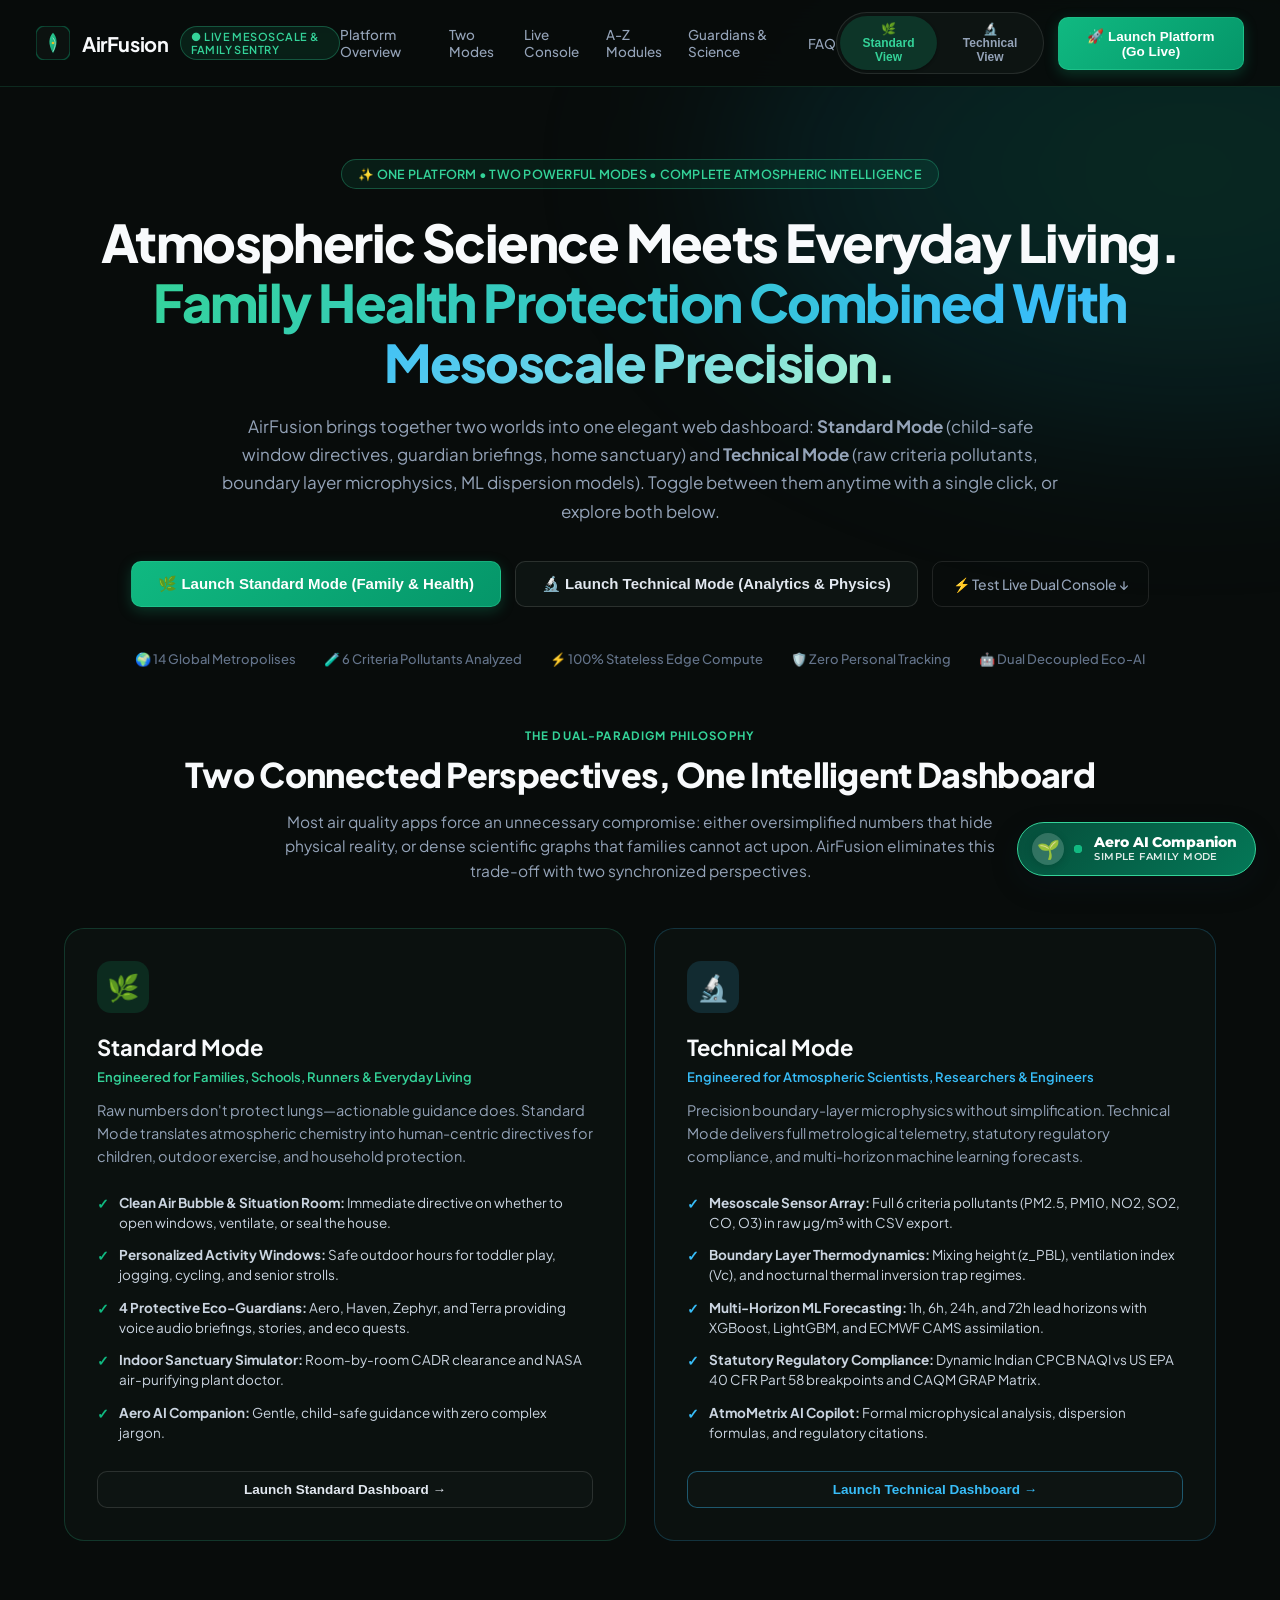
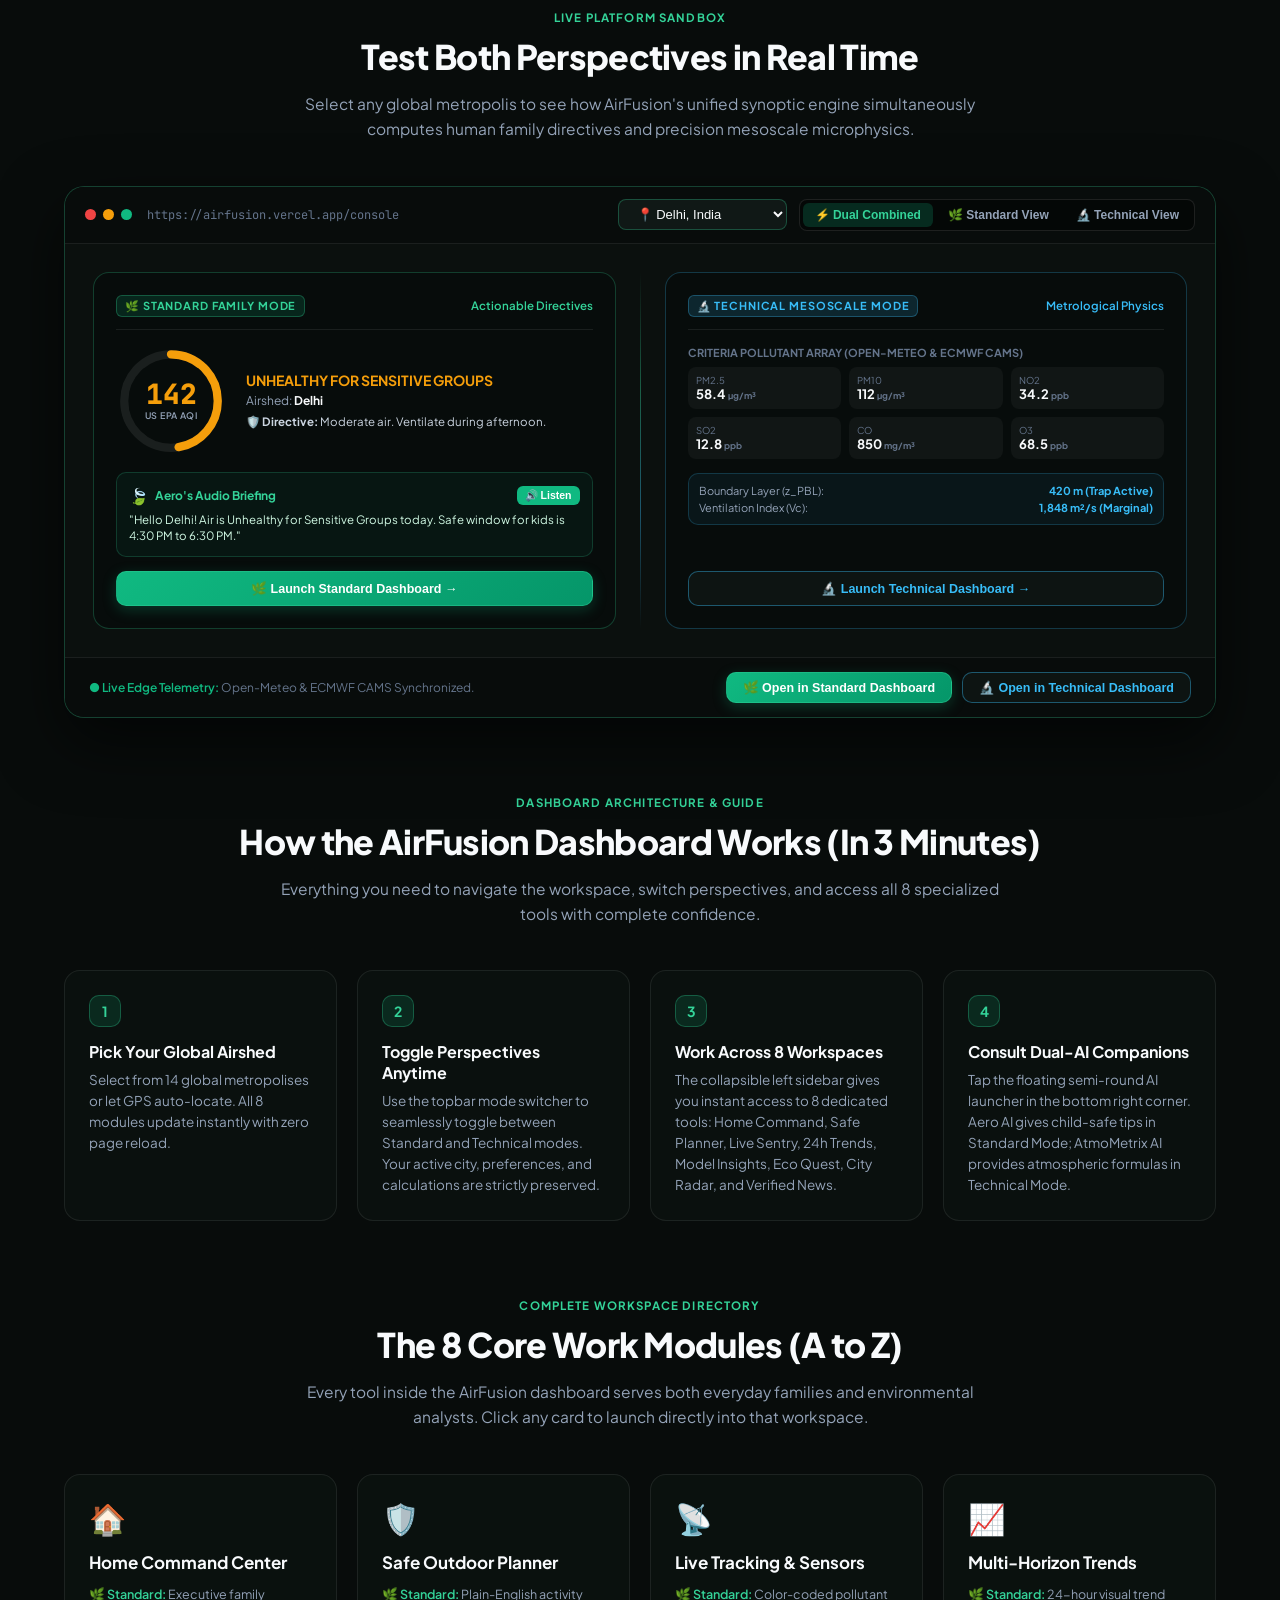
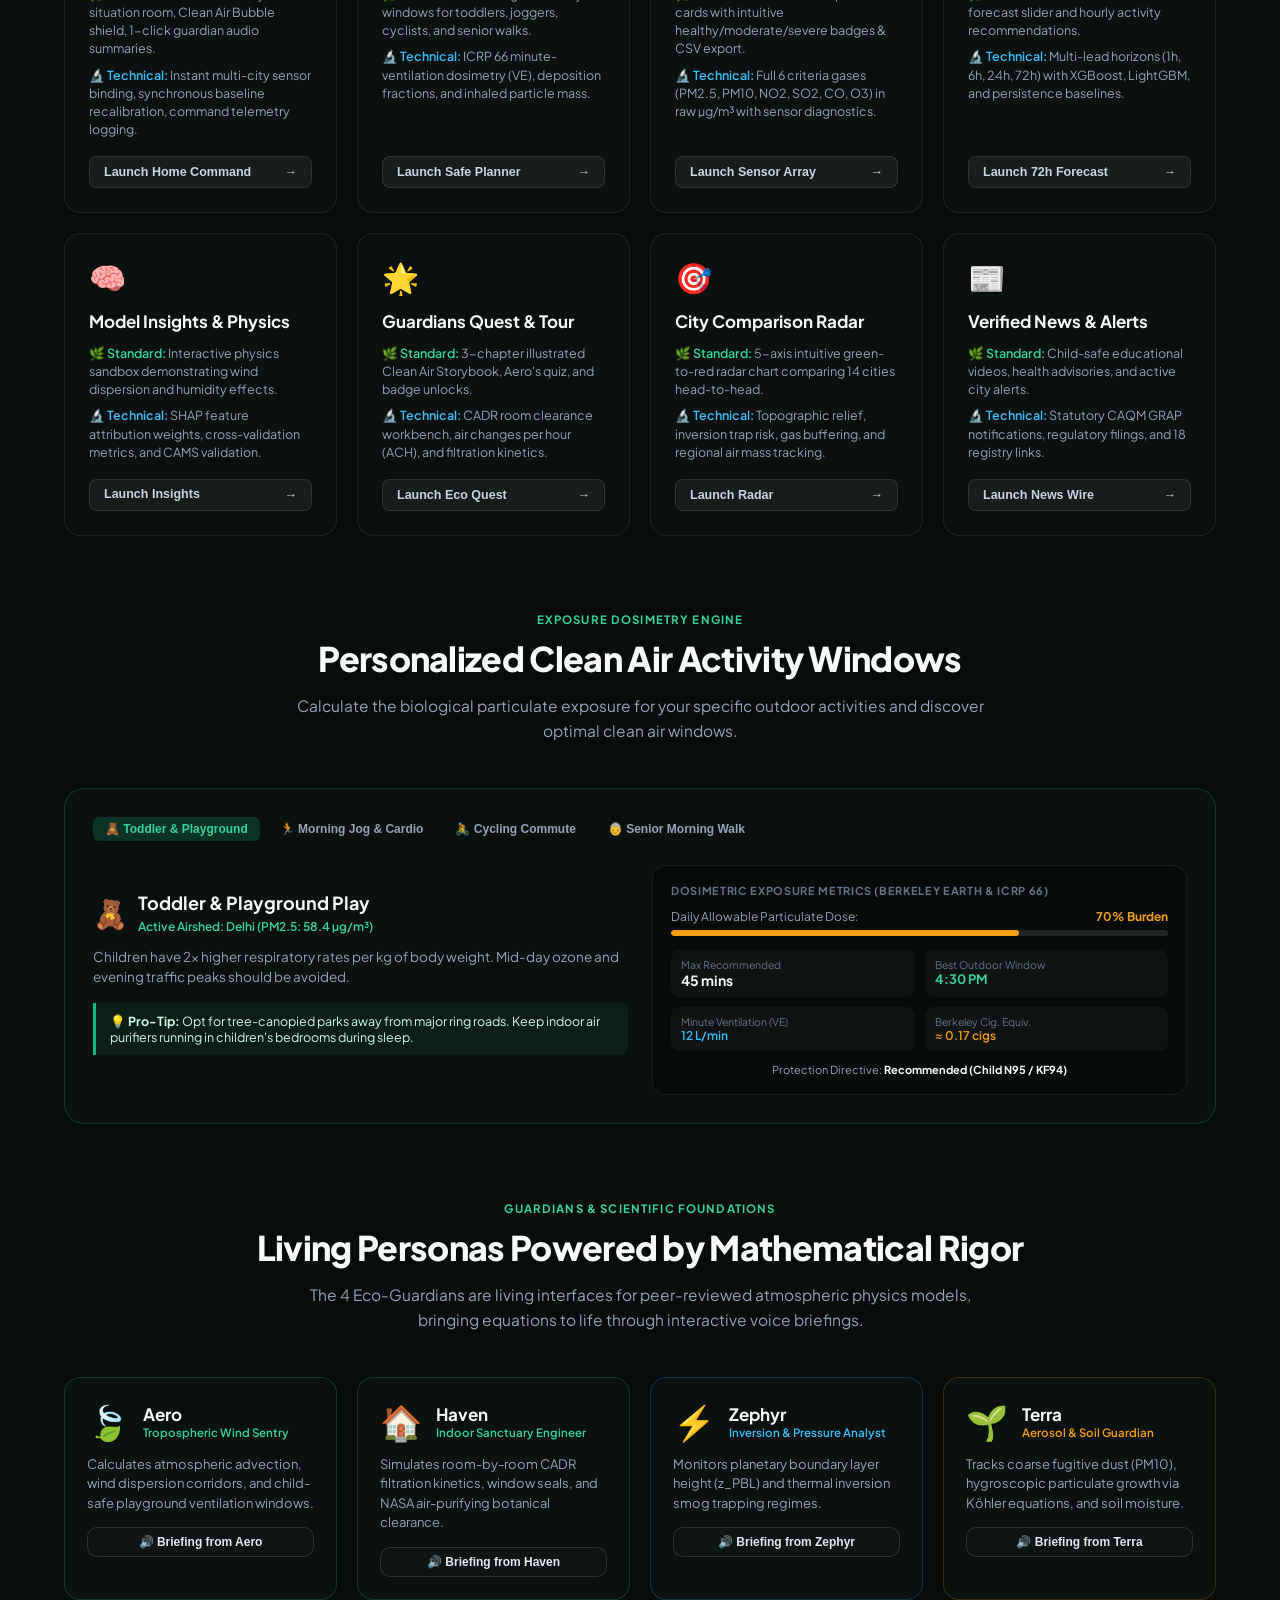
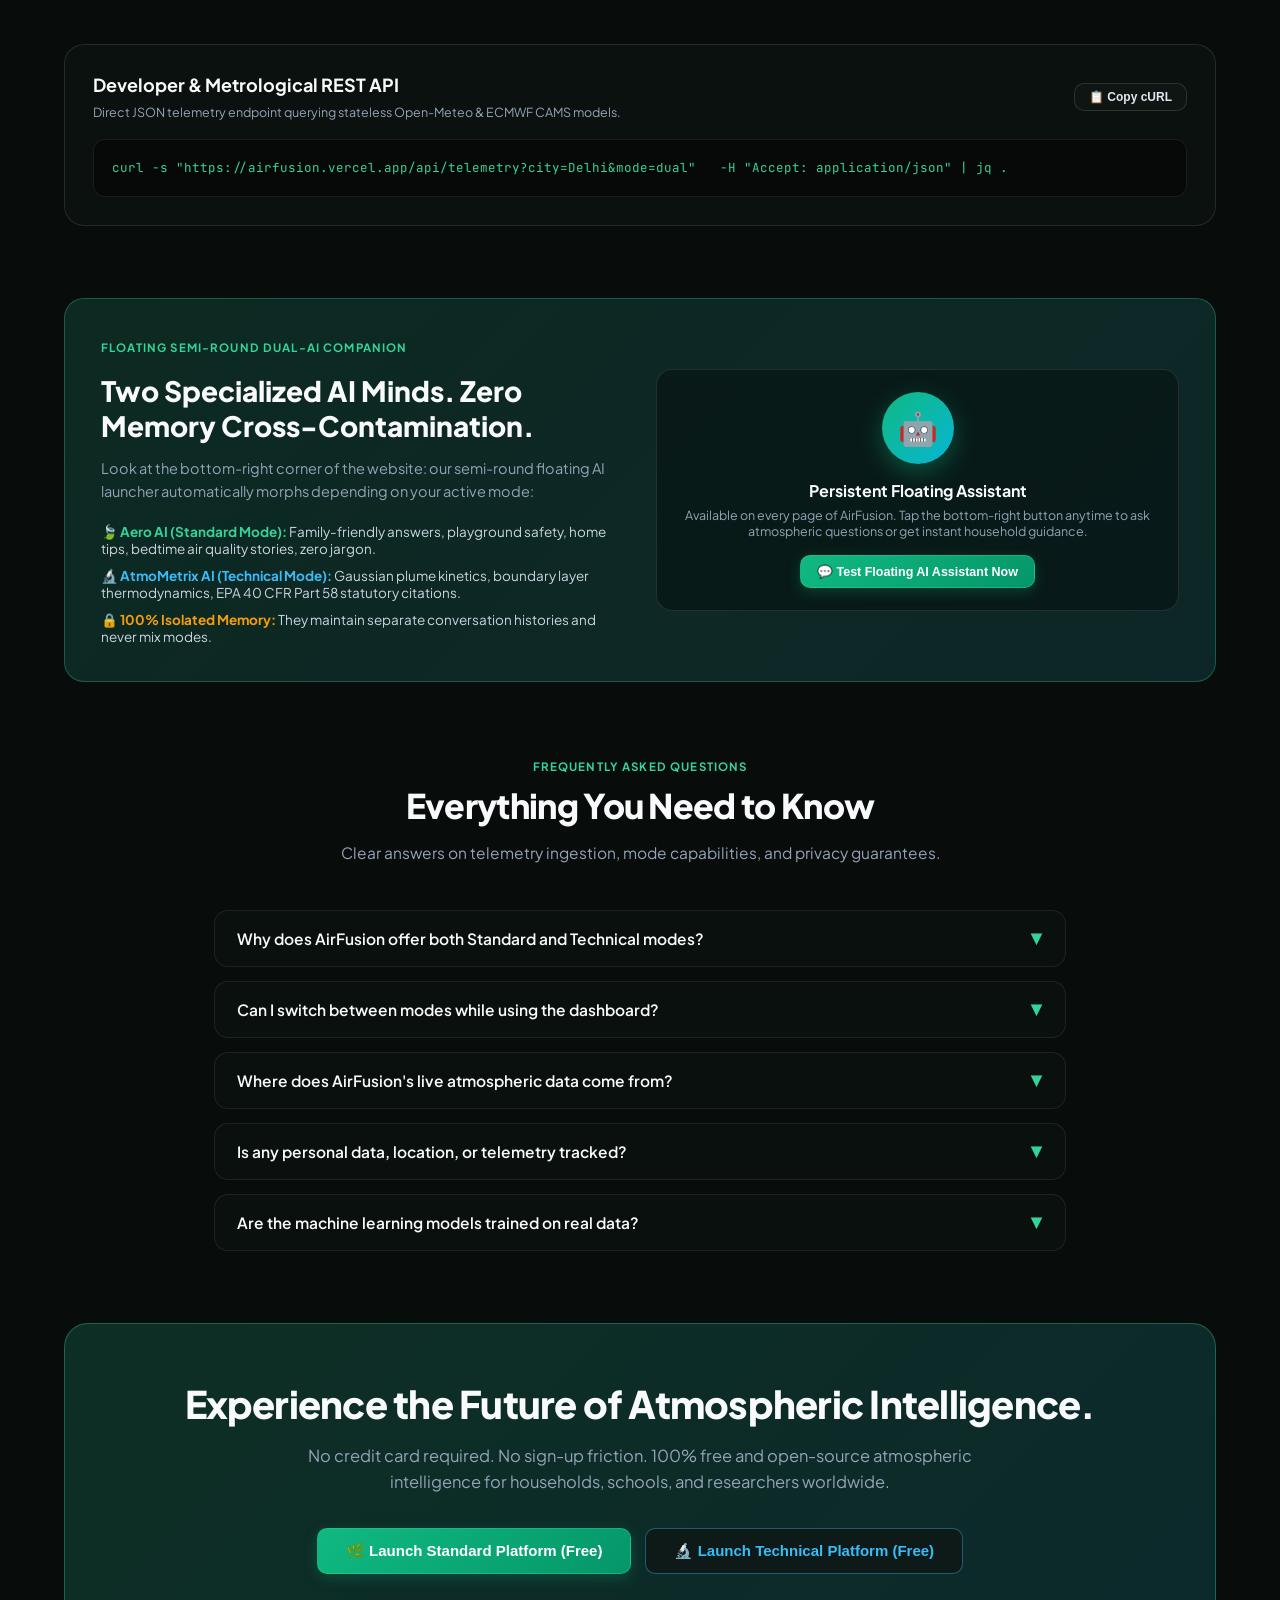
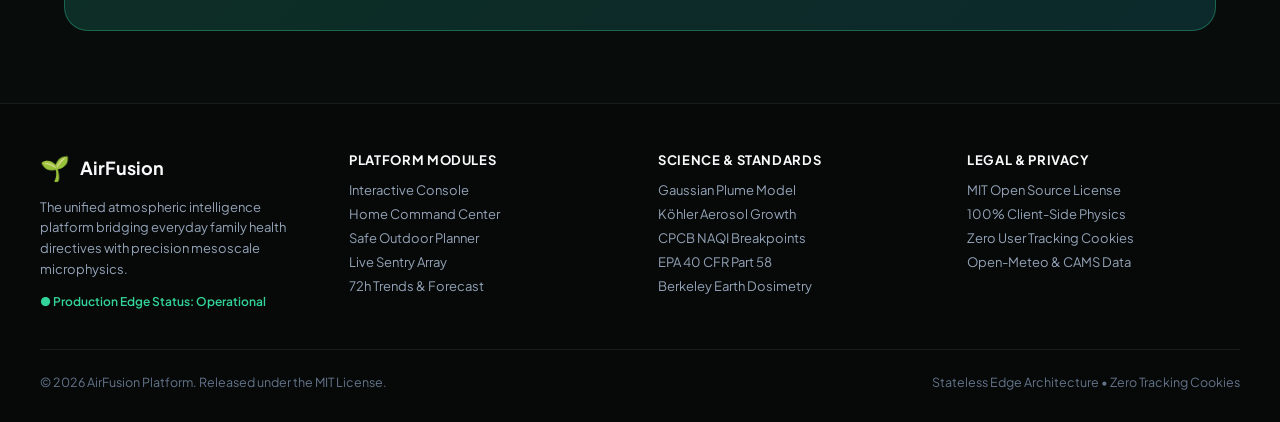
==== commit 5b24d9d4: "feat(landing): combine standard and technical modes into unified saas landing page with synchronized" ====
--- a/index.html
+++ b/index.html
@@ -5,7 +5,7 @@
   <meta name="viewport" content="width=device-width, initial-scale=1.0">
   <title>AirFusion — Autonomous Environmental Intelligence</title>
   <link rel="icon" type="image/svg+xml" href="data:image/svg+xml;utf8,%3Csvg%20xmlns%3D%22http%3A%2F%2Fwww.w3.org%2F2000%2Fsvg%22%20viewBox%3D%220%200%20100%20100%22%20width%3D%2232%22%20height%3D%2232%22%20fill%3D%22none%22%3E%0A%20%20%3Cdefs%3E%0A%20%20%20%20%3ClinearGradient%20id%3D%22favLeafPlateBg%22%20x1%3D%2210%22%20y1%3D%228%22%20x2%3D%2290%22%20y2%3D%2292%22%20gradientUnits%3D%22userSpaceOnUse%22%3E%0A%20%20%20%20%20%20%3Cstop%20offset%3D%220%25%22%20stop-color%3D%22%231A201E%22%2F%3E%0A%20%20%20%20%20%20%3Cstop%20offset%3D%2250%25%22%20stop-color%3D%22%23131816%22%2F%3E%0A%20%20%20%20%20%20%3Cstop%20offset%3D%22100%25%22%20stop-color%3D%22%230C100F%22%2F%3E%0A%20%20%20%20%3C%2FlinearGradient%3E%0A%20%20%20%20%3ClinearGradient%20id%3D%22favLeafPlateRim%22%20x1%3D%224%22%20y1%3D%224%22%20x2%3D%2296%22%20y2%3D%2296%22%20gradientUnits%3D%22userSpaceOnUse%22%3E%0A%20%20%20%20%20%20%3Cstop%20offset%3D%220%25%22%20stop-color%3D%22%2334D399%22%20stop-opacity%3D%220.8%22%2F%3E%0A%20%20%20%20%20%20%3Cstop%20offset%3D%2250%25%22%20stop-color%3D%22%2310B981%22%20stop-opacity%3D%220.4%22%2F%3E%0A%20%20%20%20%20%20%3Cstop%20offset%3D%22100%25%22%20stop-color%3D%22%23047857%22%20stop-opacity%3D%220.6%22%2F%3E%0A%20%20%20%20%3C%2FlinearGradient%3E%0A%20%20%20%20%3ClinearGradient%20id%3D%22favLeafGrad%22%20x1%3D%2220%22%20y1%3D%2280%22%20x2%3D%2275%22%20y2%3D%2225%22%20gradientUnits%3D%22userSpaceOnUse%22%3E%0A%20%20%20%20%20%20%3Cstop%20offset%3D%220%25%22%20stop-color%3D%22%232E7D32%22%2F%3E%0A%20%20%20%20%20%20%3Cstop%20offset%3D%2240%25%22%20stop-color%3D%22%2343A047%22%2F%3E%0A%20%20%20%20%20%20%3Cstop%20offset%3D%2280%25%22%20stop-color%3D%22%2366BB6A%22%2F%3E%0A%20%20%20%20%20%20%3Cstop%20offset%3D%22100%25%22%20stop-color%3D%22%23A5D6A7%22%2F%3E%0A%20%20%20%20%3C%2FlinearGradient%3E%0A%20%20%3C%2Fdefs%3E%0A%20%20%3Crect%20x%3D%223.5%22%20y%3D%223.5%22%20width%3D%2293%22%20height%3D%2293%22%20rx%3D%2226%22%20fill%3D%22url(%23favLeafPlateBg)%22%20stroke%3D%22url(%23favLeafPlateRim)%22%20stroke-width%3D%222.5%22%2F%3E%0A%20%20%3Cpath%20d%3D%22M%2025%2080%20C%2026%2082%2028.5%2082.5%2030%2081%20C%2032%2078.5%2035%2072%2038.5%2064.5%20C%2041.5%2058%2045%2050.5%2048.5%2042.5%20C%2049.5%2040%2051%2040%2051.5%2041.5%20C%2050.5%2045%2047%2053%2043.5%2060.5%20C%2040%2068%2036%2075.5%2032%2079.5%20C%2029.5%2082%2026%2081.5%2025%2080%20Z%22%20fill%3D%22%234CAF50%22%2F%3E%0A%20%20%3Cpath%20d%3D%22M%2038%2060%20C%2033%2058%2026%2055.5%2022.5%2048.5%20C%2019%2041.5%2019.5%2034.5%2020%2032%20C%2021.5%2034.5%2025.5%2037%2030%2038.5%20C%2035%2040%2038%2046%2038.5%2053%20C%2038.7%2056%2038.5%2058.5%2038%2060%20Z%22%20fill%3D%22url(%23favLeafGrad)%22%2F%3E%0A%20%20%3Cpath%20d%3D%22M%2023%2037%20C%2024.5%2042%2027%2047%2031%2050%22%20stroke%3D%22%23B4F588%22%20stroke-width%3D%222.2%22%20stroke-linecap%3D%22round%22%2F%3E%0A%20%20%3Cpath%20d%3D%22M%2045%2044%20C%2042%2041%2039%2036%2039.5%2030%20C%2040%2025.5%2042.5%2024%2044%2023.5%20C%2045.5%2024.5%2048.5%2028%2050%2033%20C%2051.5%2038%2049%2042%2047%2043.5%20Z%22%20fill%3D%22url(%23favLeafGrad)%22%2F%3E%0A%20%20%3Cpath%20d%3D%22M%2043.5%2026.5%20C%2045.5%2030%2046.5%2034.5%2045.5%2039%22%20stroke%3D%22%23B4F588%22%20stroke-width%3D%222%22%20stroke-linecap%3D%22round%22%2F%3E%0A%20%20%3Cpath%20d%3D%22M%2050.5%2041%20C%2052%2036%2057%2028%2064%2023.5%20C%2069%2020.5%2072%2020.5%2073%2021%20C%2072%2023.5%2069%2029.5%2064%2034.5%20C%2059.5%2039%2054.5%2040.5%2050.5%2041%20Z%22%20fill%3D%22url(%23favLeafGrad)%22%2F%3E%0A%20%20%3Cpath%20d%3D%22M%2060%2025%20C%2065%2023%2068.5%2022.5%2071%2022%22%20stroke%3D%22%23D4FC79%22%20stroke-width%3D%222.2%22%20stroke-linecap%3D%22round%22%2F%3E%0A%20%20%3Cpath%20d%3D%22M%2047%2052.5%20C%2050%2049.5%2057%2046%2065%2045.5%20C%2072%2045%2077%2047%2078.5%2047.5%20C%2076.5%2049.5%2071.5%2054%2064%2056%20C%2057%2058%2050.5%2055.5%2047%2052.5%20Z%22%20fill%3D%22url(%23favLeafGrad)%22%2F%3E%0A%20%20%3Cpath%20d%3D%22M%2056%2048%20C%2064%2047%2071%2047.5%2076%2048%22%20stroke%3D%22%23B4F588%22%20stroke-width%3D%222.2%22%20stroke-linecap%3D%22round%22%2F%3E%0A%20%20%3Cpath%20d%3D%22M%2043%2066%20C%2047%2063%2056%2062%2065%2064%20C%2073%2066%2077.5%2068.5%2079.5%2069%20C%2076.5%2071.5%2070%2076%2062%2076.5%20C%2054%2077%2047%2072%2043%2066%20Z%22%20fill%3D%22url(%23favLeafGrad)%22%2F%3E%0A%20%20%3Cpath%20d%3D%22M%2052%2064%20C%2061%2064%2070%2066.5%2076.5%2069%22%20stroke%3D%22%23B4F588%22%20stroke-width%3D%222.2%22%20stroke-linecap%3D%22round%22%2F%3E%0A%3C%2Fsvg%3E">
-  <link rel="icon" type="image/svg+xml" href="/favicon.svg">
+  <link rel="icon" type="image/svg+xml" href="favicon.svg">
   <link rel="apple-touch-icon" href="assets/images/airfusion_shield_logo.svg">
   <!-- Fonts -->
   <link rel="preconnect" href="https://fonts.googleapis.com">
@@ -3445,23 +3445,17 @@
 
 
     /* ========================================================================= */
-    /* PROFESSIONAL SAAS-LEVEL PRODUCT LANDING PAGE STYLES (OPTIMIZED & ANIMATED) */
+    /* UNIFIED PROFESSIONAL DUAL-MODE SAAS LANDING PAGE STYLES */
     /* ========================================================================= */
     #standaloneLandingPage {
       min-height: 100vh;
-      background: var(--bg-sand);
-      color: var(--text-primary);
+      background: #080C0B;
+      color: #E2E8F0;
       font-family: var(--font-body);
       position: relative;
       z-index: 10;
       overflow-x: hidden;
-      transition: background-color 0.35s cubic-bezier(0.16, 1, 0.3, 1), color 0.35s ease;
       contain: layout style;
-    }
-
-    #standaloneLandingPage.landing-hero-tech-theme {
-      background: #090D0E;
-      color: #E2E8F0;
     }
 
     /* Ambient Tropospheric Aurora Mesh Glow */
@@ -3470,10 +3464,10 @@
       top: -140px;
       left: 50%;
       transform: translateX(-50%);
-      width: 1000px;
-      height: 560px;
-      background: radial-gradient(ellipse at center, rgba(16, 185, 129, 0.16) 0%, rgba(52, 211, 153, 0.08) 45%, transparent 72%);
-      filter: blur(70px);
+      width: 1100px;
+      height: 620px;
+      background: radial-gradient(ellipse at center, rgba(16, 185, 129, 0.18) 0%, rgba(6, 182, 212, 0.12) 45%, transparent 72%);
+      filter: blur(80px);
       pointer-events: none;
       z-index: 0;
       animation: saasAuroraDrift 16s ease-in-out infinite alternate;
@@ -3481,14 +3475,10 @@
       transform: translateZ(0);
     }
 
-    .landing-hero-tech-theme .saas-aurora-bg {
-      background: radial-gradient(ellipse at center, rgba(52, 211, 153, 0.22) 0%, rgba(6, 182, 212, 0.12) 45%, transparent 72%);
-    }
-
     @keyframes saasAuroraDrift {
-      0% { transform: translateX(-50%) translateY(0) scale(1); opacity: 0.75; }
-      50% { transform: translateX(-47%) translateY(30px) scale(1.08); opacity: 1; }
-      100% { transform: translateX(-53%) translateY(-20px) scale(0.96); opacity: 0.8; }
+      0% { transform: translateX(-50%) translateY(0) scale(1); opacity: 0.8; }
+      50% { transform: translateX(-47%) translateY(35px) scale(1.08); opacity: 1; }
+      100% { transform: translateX(-53%) translateY(-25px) scale(0.95); opacity: 0.85; }
     }
 
     /* Sticky SaaS Navbar */
@@ -3496,21 +3486,15 @@
       position: sticky;
       top: 0;
       z-index: 1000;
-      background: rgba(250, 246, 241, 0.94);
-      backdrop-filter: blur(18px);
-      -webkit-backdrop-filter: blur(18px);
-      border-bottom: 1px solid rgba(0, 0, 0, 0.07);
+      background: rgba(8, 12, 11, 0.90);
+      backdrop-filter: blur(20px);
+      -webkit-backdrop-filter: blur(20px);
+      border-bottom: 1px solid rgba(52, 211, 153, 0.15);
       padding: 12px 36px;
       display: flex;
       justify-content: space-between;
       align-items: center;
       transition: all 0.3s ease;
-      will-change: background-color;
-    }
-
-    .landing-hero-tech-theme .saas-nav {
-      background: rgba(9, 13, 14, 0.94);
-      border-bottom: 1px solid rgba(52, 211, 153, 0.22);
     }
 
     .saas-nav-brand {
@@ -3519,61 +3503,43 @@
       gap: 12px;
       cursor: pointer;
       text-decoration: none;
-      transition: transform 0.2s ease;
-    }
-
-    .saas-nav-brand:hover {
-      transform: scale(1.02);
-    }
-
-    .saas-nav-brand-title {
-      font-family: var(--font-heading);
-      font-size: 1.35rem;
-      font-weight: 800;
-      color: var(--text-navy);
+    }
+
+    .saas-nav-title {
+      font-family: var(--font-display);
+      font-size: 20px;
+      font-weight: 700;
+      color: #F8FAFC;
       letter-spacing: -0.02em;
-      line-height: 1.1;
-    }
-
-    .landing-hero-tech-theme .saas-nav-brand-title {
-      color: #FFFFFF;
+    }
+
+    .saas-nav-status {
+      font-size: 11px;
+      padding: 3px 10px;
+      background: rgba(16, 185, 129, 0.12);
+      color: #34D399;
+      border: 1px solid rgba(52, 211, 153, 0.3);
+      border-radius: 999px;
+      font-weight: 600;
+      letter-spacing: 0.04em;
     }
 
     .saas-nav-links {
       display: flex;
+      gap: 22px;
       align-items: center;
-      gap: 24px;
-    }
-
-    @media (max-width: 1024px) {
-      .saas-nav-links {
-        display: none;
-      }
-      .saas-nav {
-        padding: 12px 20px;
-      }
     }
 
     .saas-nav-link {
-      font-size: 0.88rem;
-      font-weight: 600;
-      color: var(--text-secondary);
+      font-size: 13.5px;
+      color: #94A3B8;
       text-decoration: none;
-      transition: color 0.2s ease, transform 0.2s ease;
+      font-weight: 500;
+      transition: color 0.2s ease;
       cursor: pointer;
-      position: relative;
     }
 
     .saas-nav-link:hover {
-      color: #059669;
-      transform: translateY(-1px);
-    }
-
-    .landing-hero-tech-theme .saas-nav-link {
-      color: #94A3B8;
-    }
-
-    .landing-hero-tech-theme .saas-nav-link:hover {
       color: #34D399;
     }
 
@@ -3583,422 +3549,610 @@
       gap: 14px;
     }
 
-    /* Primary SaaS Button with Creative Ambient Glow Pulse */
+    .saas-mode-pill {
+      display: flex;
+      background: rgba(15, 23, 21, 0.85);
+      border: 1px solid rgba(255, 255, 255, 0.1);
+      border-radius: 999px;
+      padding: 3px;
+      gap: 3px;
+    }
+
+    .saas-mode-btn {
+      padding: 6px 14px;
+      border-radius: 999px;
+      border: none;
+      background: transparent;
+      color: #94A3B8;
+      font-size: 12px;
+      font-weight: 600;
+      cursor: pointer;
+      transition: all 0.25s ease;
+      display: flex;
+      align-items: center;
+      gap: 6px;
+    }
+
+    .saas-mode-btn.active {
+      background: rgba(16, 185, 129, 0.2);
+      color: #34D399;
+      box-shadow: 0 1px 3px rgba(0, 0, 0, 0.4);
+    }
+
+    .saas-mode-btn.tech-active {
+      background: rgba(56, 189, 248, 0.2);
+      color: #38BDF8;
+      box-shadow: 0 1px 3px rgba(0, 0, 0, 0.4);
+    }
+
+    /* Buttons */
     .saas-btn-primary {
       background: linear-gradient(135deg, #10B981 0%, #059669 100%);
-      color: #FFFFFF !important;
-      font-family: var(--font-body);
-      font-weight: 700;
-      font-size: 0.90rem;
-      padding: 10px 22px;
-      border-radius: 8px;
-      border: 1px solid rgba(255, 255, 255, 0.25);
+      color: #FFFFFF;
+      border: 1px solid rgba(52, 211, 153, 0.4);
+      padding: 10px 20px;
+      border-radius: 10px;
+      font-size: 13.5px;
+      font-weight: 600;
       cursor: pointer;
       display: inline-flex;
       align-items: center;
       gap: 8px;
-      box-shadow: 0 4px 16px rgba(16, 185, 129, 0.35);
-      transition: all 0.24s cubic-bezier(0.16, 1, 0.3, 1);
-      letter-spacing: 0.01em;
+      box-shadow: 0 4px 14px rgba(16, 185, 129, 0.25);
+      transition: all 0.25s ease;
       text-decoration: none;
-      position: relative;
-      overflow: hidden;
-      will-change: transform, box-shadow;
       animation: saasCtaAmbient 4s ease-in-out infinite;
     }
 
     @keyframes saasCtaAmbient {
-      0%, 100% {
-        box-shadow: 0 4px 16px rgba(16, 185, 129, 0.35);
-      }
-      50% {
-        box-shadow: 0 6px 24px rgba(16, 185, 129, 0.55), 0 0 0 4px rgba(16, 185, 129, 0.12);
-      }
+      0%, 100% { box-shadow: 0 4px 14px rgba(16, 185, 129, 0.25); }
+      50% { box-shadow: 0 4px 22px rgba(16, 185, 129, 0.45); }
     }
 
     .saas-btn-primary:hover {
-      transform: translateY(-2px) scale(1.02);
-      box-shadow: 0 8px 28px rgba(16, 185, 129, 0.6);
-      background: linear-gradient(135deg, #34D399 0%, #059669 100%);
+      transform: translateY(-2px);
+      box-shadow: 0 6px 20px rgba(16, 185, 129, 0.4);
+      filter: brightness(1.08);
     }
 
     .saas-btn-secondary {
-      background: var(--bg-card);
-      border: 1px solid var(--border-warm);
-      color: var(--text-navy);
-      font-family: var(--font-body);
-      font-weight: 700;
-      font-size: 0.90rem;
+      background: rgba(15, 23, 21, 0.8);
+      color: #E2E8F0;
+      border: 1px solid rgba(255, 255, 255, 0.12);
       padding: 10px 20px;
-      border-radius: 8px;
+      border-radius: 10px;
+      font-size: 13.5px;
+      font-weight: 600;
       cursor: pointer;
       display: inline-flex;
       align-items: center;
       gap: 8px;
-      transition: all 0.22s cubic-bezier(0.16, 1, 0.3, 1);
+      transition: all 0.25s ease;
       text-decoration: none;
-      will-change: transform, box-shadow;
     }
 
     .saas-btn-secondary:hover {
-      background: #FFFFFF;
-      border-color: #059669;
-      color: #059669;
+      background: rgba(255, 255, 255, 0.08);
+      border-color: rgba(52, 211, 153, 0.4);
+      color: #34D399;
       transform: translateY(-2px);
-      box-shadow: 0 6px 18px rgba(0, 0, 0, 0.07);
-    }
-
-    .landing-hero-tech-theme .saas-btn-secondary {
-      background: rgba(255, 255, 255, 0.05);
-      border: 1px solid rgba(255, 255, 255, 0.14);
-      color: #F8FAFC;
-    }
-
-    .landing-hero-tech-theme .saas-btn-secondary:hover {
-      background: rgba(255, 255, 255, 0.1);
-      border-color: #34D399;
-      color: #34D399;
-      box-shadow: 0 6px 20px rgba(52, 211, 153, 0.2);
-    }
-
-    /* Container */
-    .saas-container {
-      max-width: 1280px;
-      margin: 0 auto;
-      padding: 36px 24px 80px 24px;
-      display: flex;
-      flex-direction: column;
-      gap: 64px;
-      position: relative;
-      z-index: 1;
-    }
-
-    /* Hero Section with Glassmorphism & Atmospheric Depth */
-    .saas-hero-wrap {
-      position: relative;
-      border-radius: 28px;
-      background: var(--bg-card);
-      border: 1px solid var(--border-warm);
-      padding: 52px 44px;
-      box-shadow: 0 16px 48px rgba(0, 0, 0, 0.04);
-      overflow: hidden;
-      display: grid;
-      grid-template-columns: 1.15fr 1fr;
-      gap: 44px;
-      align-items: center;
-      backdrop-filter: blur(12px);
-      -webkit-backdrop-filter: blur(12px);
-      transition: transform 0.3s ease, box-shadow 0.3s ease;
-    }
-
-    .landing-hero-tech-theme .saas-hero-wrap {
-      background: linear-gradient(135deg, rgba(17, 24, 23, 0.85) 0%, rgba(10, 15, 14, 0.95) 100%);
-      border: 1px solid rgba(52, 211, 153, 0.28);
-      box-shadow: 0 20px 60px rgba(0, 0, 0, 0.55);
-    }
-
-    @media (max-width: 980px) {
-      .saas-hero-wrap {
-        grid-template-columns: 1fr;
-        padding: 36px 22px;
-        gap: 36px;
-      }
-    }
-
-    .saas-pill-badge {
+    }
+
+    .saas-btn-ghost {
+      background: transparent;
+      color: #94A3B8;
+      border: 1px solid rgba(255, 255, 255, 0.1);
+      padding: 10px 18px;
+      border-radius: 10px;
+      font-size: 13.5px;
+      font-weight: 500;
+      cursor: pointer;
       display: inline-flex;
       align-items: center;
       gap: 8px;
-      background: rgba(16, 185, 129, 0.08);
-      border: 1px solid rgba(16, 185, 129, 0.25);
+      transition: all 0.2s ease;
+      text-decoration: none;
+    }
+
+    .saas-btn-ghost:hover {
+      color: #F8FAFC;
+      border-color: rgba(255, 255, 255, 0.25);
+    }
+
+    /* Hero Section */
+    .saas-hero-section {
+      max-width: 1200px;
+      margin: 0 auto;
+      padding: 72px 24px 56px;
+      text-align: center;
+      position: relative;
+      z-index: 2;
+    }
+
+    .saas-badge-pill {
+      display: inline-flex;
+      align-items: center;
+      gap: 8px;
+      padding: 6px 16px;
+      background: rgba(16, 185, 129, 0.1);
+      border: 1px solid rgba(52, 211, 153, 0.3);
       border-radius: 999px;
-      padding: 6px 14px;
-      margin-bottom: 18px;
-      font-family: var(--font-mono);
-      font-size: 0.74rem;
-      font-weight: 700;
-      color: #059669;
-      letter-spacing: 0.04em;
-      transition: all 0.2s ease;
-    }
-
-    .saas-pill-badge:hover {
-      border-color: #10B981;
-      transform: scale(1.02);
-    }
-
-    .landing-hero-tech-theme .saas-pill-badge {
-      background: rgba(52, 211, 153, 0.12);
-      border-color: rgba(52, 211, 153, 0.35);
+      font-size: 12.5px;
+      font-weight: 600;
       color: #34D399;
+      margin-bottom: 24px;
+      letter-spacing: 0.02em;
     }
 
     .saas-hero-title {
-      font-family: var(--font-heading);
-      font-size: 2.95rem;
+      font-family: var(--font-display);
+      font-size: 52px;
       font-weight: 800;
-      line-height: 1.12;
+      line-height: 1.15;
+      color: #F8FAFC;
+      margin-bottom: 20px;
       letter-spacing: -0.03em;
-      color: var(--text-navy);
-      margin-bottom: 20px;
-    }
-
-    .landing-hero-tech-theme .saas-hero-title {
-      color: #FFFFFF;
-      background: linear-gradient(135deg, #FFFFFF 0%, #A7F3D0 100%);
+    }
+
+    .saas-gradient-text {
+      background: linear-gradient(135deg, #34D399 0%, #38BDF8 60%, #A7F3D0 100%);
       -webkit-background-clip: text;
       -webkit-text-fill-color: transparent;
     }
 
-    @media (max-width: 640px) {
-      .saas-hero-title {
-        font-size: 2.15rem;
-      }
-    }
-
-    .saas-hero-desc {
-      font-size: 1.05rem;
-      color: var(--text-secondary);
-      line-height: 1.62;
-      margin-bottom: 30px;
-      max-width: 580px;
-    }
-
-    .landing-hero-tech-theme .saas-hero-desc {
+    .saas-hero-subtitle {
+      max-width: 840px;
+      margin: 0 auto 36px;
+      font-size: 17px;
+      line-height: 1.65;
       color: #94A3B8;
     }
 
     .saas-hero-actions {
       display: flex;
+      justify-content: center;
+      gap: 14px;
       flex-wrap: wrap;
-      gap: 12px;
+      margin-bottom: 44px;
+    }
+
+    .saas-hero-proof {
+      display: flex;
+      justify-content: center;
+      gap: 28px;
+      flex-wrap: wrap;
+      color: #64748B;
+      font-size: 13px;
+    }
+
+    .saas-proof-badge {
+      display: inline-flex;
       align-items: center;
-    }
-
-    /* Console Window Preview Frame with Dynamic Radial Gauge */
-    .saas-console-frame {
-      background: #101716;
-      border: 1px solid rgba(52, 211, 153, 0.28);
-      border-radius: 18px;
-      box-shadow: 0 20px 50px rgba(0, 0, 0, 0.35);
-      overflow: hidden;
+      gap: 6px;
+      font-weight: 500;
+    }
+
+    /* Section Headers */
+    .saas-section-header {
+      text-align: center;
+      margin-bottom: 44px;
+    }
+
+    .saas-section-pill {
+      font-size: 11.5px;
+      text-transform: uppercase;
+      letter-spacing: 0.1em;
+      color: #34D399;
+      font-weight: 700;
+      margin-bottom: 10px;
+      display: inline-block;
+    }
+
+    .saas-section-title {
+      font-family: var(--font-display);
+      font-size: 34px;
+      font-weight: 800;
+      color: #F8FAFC;
+      margin-bottom: 14px;
+      letter-spacing: -0.02em;
+    }
+
+    .saas-section-desc {
+      max-width: 720px;
+      margin: 0 auto;
+      font-size: 15.5px;
+      color: #94A3B8;
+      line-height: 1.6;
+    }
+
+    /* Two Pillars Section */
+    .saas-pillars-grid {
+      display: grid;
+      grid-template-columns: repeat(auto-fit, minmax(360px, 1fr));
+      gap: 28px;
+      margin-bottom: 64px;
+    }
+
+    .saas-pillar-card {
+      background: rgba(13, 20, 18, 0.7);
+      border: 1px solid rgba(52, 211, 153, 0.2);
+      border-radius: 20px;
+      padding: 32px;
       display: flex;
       flex-direction: column;
+      justify-content: space-between;
       position: relative;
-    }
-
-    .saas-console-bar {
-      background: #172220;
-      padding: 12px 18px;
+      overflow: hidden;
+      transition: all 0.3s ease;
+      backdrop-filter: blur(12px);
+    }
+
+    .saas-pillar-card:hover {
+      border-color: rgba(52, 211, 153, 0.45);
+      transform: translateY(-4px);
+      box-shadow: 0 12px 32px rgba(16, 185, 129, 0.12);
+    }
+
+    .saas-pillar-card.tech-pillar {
+      border-color: rgba(56, 189, 248, 0.2);
+    }
+
+    .saas-pillar-card.tech-pillar:hover {
+      border-color: rgba(56, 189, 248, 0.45);
+      box-shadow: 0 12px 32px rgba(56, 189, 248, 0.12);
+    }
+
+    .saas-pillar-icon {
+      width: 52px;
+      height: 52px;
+      border-radius: 14px;
+      background: rgba(16, 185, 129, 0.15);
       display: flex;
       align-items: center;
+      justify-content: center;
+      font-size: 26px;
+      margin-bottom: 20px;
+    }
+
+    .tech-pillar .saas-pillar-icon {
+      background: rgba(56, 189, 248, 0.15);
+    }
+
+    .saas-pillar-title {
+      font-size: 22px;
+      font-weight: 700;
+      color: #F8FAFC;
+      margin-bottom: 8px;
+    }
+
+    .saas-pillar-target {
+      font-size: 13px;
+      color: #34D399;
+      font-weight: 600;
+      margin-bottom: 14px;
+    }
+
+    .tech-pillar .saas-pillar-target {
+      color: #38BDF8;
+    }
+
+    .saas-pillar-desc {
+      font-size: 14.5px;
+      color: #94A3B8;
+      line-height: 1.6;
+      margin-bottom: 24px;
+    }
+
+    .saas-pillar-features {
+      list-style: none;
+      padding: 0;
+      margin: 0 0 28px;
+      display: flex;
+      flex-direction: column;
+      gap: 12px;
+    }
+
+    .saas-pillar-feature-item {
+      display: flex;
+      align-items: flex-start;
+      gap: 10px;
+      font-size: 13.5px;
+      color: #CBD5E1;
+      line-height: 1.5;
+    }
+
+    .saas-pillar-check {
+      color: #10B981;
+      font-weight: 700;
+      margin-top: 1px;
+    }
+
+    .tech-pillar .saas-pillar-check {
+      color: #38BDF8;
+    }
+
+    /* Live Console Sandbox */
+    .saas-console-section {
+      max-width: 1200px;
+      margin: 0 auto 72px;
+      padding: 0 24px;
+    }
+
+    .saas-console-frame {
+      background: rgba(12, 18, 16, 0.85);
+      border: 1px solid rgba(52, 211, 153, 0.25);
+      border-radius: 20px;
+      overflow: hidden;
+      box-shadow: 0 24px 64px rgba(0, 0, 0, 0.6);
+      backdrop-filter: blur(16px);
+    }
+
+    .saas-console-topbar {
+      background: rgba(8, 12, 11, 0.95);
+      border-bottom: 1px solid rgba(255, 255, 255, 0.08);
+      padding: 12px 20px;
+      display: flex;
       justify-content: space-between;
-      border-bottom: 1px solid rgba(255, 255, 255, 0.08);
+      align-items: center;
+      flex-wrap: wrap;
+      gap: 14px;
     }
 
     .saas-console-dots {
       display: flex;
       align-items: center;
-      gap: 6px;
-    }
-
-    .saas-console-dot {
-      width: 10px;
-      height: 10px;
+      gap: 7px;
+    }
+
+    .saas-dot {
+      width: 11px;
+      height: 11px;
       border-radius: 50%;
     }
 
+    .saas-dot-red { background: #EF4444; }
+    .saas-dot-yellow { background: #F59E0B; }
+    .saas-dot-green { background: #10B981; }
+
+    .saas-console-controls {
+      display: flex;
+      align-items: center;
+      gap: 12px;
+      flex-wrap: wrap;
+    }
+
+    .saas-city-select {
+      background: rgba(18, 26, 24, 0.9);
+      color: #F8FAFC;
+      border: 1px solid rgba(52, 211, 153, 0.3);
+      padding: 6px 14px;
+      border-radius: 8px;
+      font-size: 13px;
+      font-weight: 500;
+      outline: none;
+      cursor: pointer;
+    }
+
+    .saas-console-tab-group {
+      display: flex;
+      background: rgba(0, 0, 0, 0.4);
+      border: 1px solid rgba(255, 255, 255, 0.1);
+      border-radius: 8px;
+      padding: 3px;
+      gap: 3px;
+    }
+
+    .saas-console-tab {
+      background: transparent;
+      border: none;
+      color: #94A3B8;
+      padding: 5px 12px;
+      border-radius: 6px;
+      font-size: 12px;
+      font-weight: 600;
+      cursor: pointer;
+      transition: all 0.2s ease;
+    }
+
+    .saas-console-tab.active {
+      background: rgba(16, 185, 129, 0.2);
+      color: #34D399;
+    }
+
+    .saas-console-tab.tech-active {
+      background: rgba(56, 189, 248, 0.2);
+      color: #38BDF8;
+    }
+
     .saas-console-body {
+      padding: 28px;
+    }
+
+    /* Dual Console Split Grid */
+    .saas-console-dual-grid {
+      display: grid;
+      grid-template-columns: 1fr 1px 1fr;
+      gap: 24px;
+      align-items: stretch;
+    }
+
+    @media (max-width: 900px) {
+      .saas-console-dual-grid {
+        grid-template-columns: 1fr;
+      }
+      .saas-console-bridge-divider {
+        display: none;
+      }
+    }
+
+    .saas-console-bridge-divider {
+      background: linear-gradient(180deg, transparent, rgba(52, 211, 153, 0.4), rgba(56, 189, 248, 0.4), transparent);
+      position: relative;
+    }
+
+    .saas-console-pane {
+      background: rgba(0, 0, 0, 0.22);
+      border: 1px solid rgba(255, 255, 255, 0.07);
+      border-radius: 16px;
       padding: 22px;
       display: flex;
       flex-direction: column;
-      gap: 16px;
-      color: #F8FAFC;
-    }
-
-    /* Radial SVG Gauge Component */
-    .saas-radial-gauge-box {
+      justify-content: space-between;
+    }
+
+    .saas-console-pane-header {
       display: flex;
+      justify-content: space-between;
       align-items: center;
-      justify-content: space-between;
-      gap: 18px;
-    }
-
+      margin-bottom: 16px;
+      padding-bottom: 12px;
+      border-bottom: 1px solid rgba(255, 255, 255, 0.08);
+    }
+
+    .saas-pane-tag {
+      font-size: 11px;
+      font-weight: 700;
+      letter-spacing: 0.08em;
+      text-transform: uppercase;
+      padding: 3px 8px;
+      border-radius: 6px;
+    }
+
+    .saas-pane-tag.simple {
+      background: rgba(16, 185, 129, 0.15);
+      color: #34D399;
+      border: 1px solid rgba(52, 211, 153, 0.3);
+    }
+
+    .saas-pane-tag.tech {
+      background: rgba(56, 189, 248, 0.15);
+      color: #38BDF8;
+      border: 1px solid rgba(56, 189, 248, 0.3);
+    }
+
+    /* Radial SVG Gauge */
     .saas-gauge-visual {
       position: relative;
-      width: 82px;
-      height: 82px;
-      flex-shrink: 0;
-    }
-
-    .saas-gauge-center {
-      position: absolute;
-      top: 50%;
-      left: 50%;
-      transform: translate(-50%, -50%);
-      font-family: var(--font-mono);
-      font-size: 1.45rem;
-      font-weight: 800;
-      color: #FFFFFF;
-      text-align: center;
-      line-height: 1;
-    }
-
-    /* Metrics Strip */
-    .saas-metric-grid {
-      display: grid;
-      grid-template-columns: repeat(4, 1fr);
-      gap: 18px;
-    }
-
-    @media (max-width: 900px) {
-      .saas-metric-grid {
-        grid-template-columns: repeat(2, 1fr);
-      }
-    }
-
-    @media (max-width: 520px) {
-      .saas-metric-grid {
-        grid-template-columns: 1fr;
-      }
-    }
-
-    .saas-metric-card {
-      background: var(--bg-card);
-      border: 1px solid var(--border-warm);
-      border-radius: 18px;
-      padding: 24px 20px;
-      display: flex;
-      align-items: flex-start;
-      gap: 16px;
-      transition: all 0.25s cubic-bezier(0.16, 1, 0.3, 1);
-      will-change: transform, box-shadow;
-      contain: layout style;
-    }
-
-    .landing-hero-tech-theme .saas-metric-card {
-      background: rgba(255, 255, 255, 0.03);
-      border-color: rgba(255, 255, 255, 0.08);
-    }
-
-    .saas-metric-card:hover {
-      transform: translateY(-3px);
-      box-shadow: 0 10px 25px rgba(0, 0, 0, 0.06);
-      border-color: rgba(16, 185, 129, 0.35);
-    }
-
-    .saas-metric-icon {
-      width: 44px;
-      height: 44px;
-      border-radius: 12px;
-      background: rgba(16, 185, 129, 0.1);
       display: flex;
       align-items: center;
       justify-content: center;
-      font-size: 1.35rem;
-      flex-shrink: 0;
-      transition: transform 0.25s ease;
-    }
-
-    .saas-metric-card:hover .saas-metric-icon {
-      transform: scale(1.1) rotate(4deg);
-    }
-
-    .saas-metric-num {
-      font-family: var(--font-heading);
-      font-size: 1.45rem;
+    }
+
+    .saas-gauge-circle {
+      transform: rotate(-90deg);
+      transform-origin: 50% 50%;
+    }
+
+    .saas-gauge-bg {
+      fill: none;
+      stroke: rgba(255, 255, 255, 0.08);
+      stroke-width: 6;
+    }
+
+    .saas-gauge-meter {
+      fill: none;
+      stroke-width: 6;
+      stroke-linecap: round;
+      stroke-dasharray: 213.6;
+      transition: stroke-dashoffset 0.8s cubic-bezier(0.16, 1, 0.3, 1), stroke 0.5s ease;
+    }
+
+    .saas-gauge-readout {
+      position: absolute;
+      display: flex;
+      flex-direction: column;
+      align-items: center;
+      justify-content: center;
+    }
+
+    .saas-gauge-num {
+      font-family: var(--font-mono);
       font-weight: 800;
-      color: var(--text-navy);
-      line-height: 1.1;
-      margin-bottom: 4px;
-    }
-
-    .landing-hero-tech-theme .saas-metric-num {
-      color: #FFFFFF;
-    }
-
-    .saas-metric-label {
-      font-size: 0.82rem;
-      color: var(--text-secondary);
-      line-height: 1.45;
-    }
-
-    .landing-hero-tech-theme .saas-metric-label {
+      line-height: 1;
+    }
+
+    .saas-gauge-sub {
       color: #94A3B8;
-    }
-
-    /* Section Headers */
-    .saas-section-header {
-      text-align: center;
-      max-width: 760px;
-      margin: 0 auto;
-    }
-
-    .saas-section-title {
-      font-family: var(--font-heading);
-      font-size: 2.25rem;
-      font-weight: 800;
-      color: var(--text-navy);
-      letter-spacing: -0.02em;
+      font-weight: 600;
+      text-transform: uppercase;
+      letter-spacing: 0.05em;
+      margin-top: 2px;
+    }
+
+    /* Dashboard Guide Walkthrough */
+    .saas-guide-grid {
+      display: grid;
+      grid-template-columns: repeat(auto-fit, minmax(250px, 1fr));
+      gap: 20px;
+      margin-bottom: 72px;
+    }
+
+    .saas-guide-card {
+      background: rgba(13, 20, 18, 0.6);
+      border: 1px solid rgba(255, 255, 255, 0.08);
+      border-radius: 16px;
+      padding: 24px;
+      position: relative;
+      transition: all 0.3s ease;
+    }
+
+    .saas-guide-card:hover {
+      border-color: rgba(52, 211, 153, 0.35);
+      transform: translateY(-3px);
+    }
+
+    .saas-guide-step-num {
+      width: 32px;
+      height: 32px;
+      border-radius: 10px;
+      background: rgba(16, 185, 129, 0.15);
+      color: #34D399;
+      display: flex;
+      align-items: center;
+      justify-content: center;
+      font-weight: 700;
+      font-size: 14px;
       margin-bottom: 14px;
-      line-height: 1.2;
-    }
-
-    .landing-hero-tech-theme .saas-section-title {
-      color: #FFFFFF;
-    }
-
-    .saas-section-sub {
-      font-size: 1.02rem;
-      color: var(--text-secondary);
-      line-height: 1.6;
-    }
-
-    .landing-hero-tech-theme .saas-section-sub {
+      border: 1px solid rgba(52, 211, 153, 0.3);
+    }
+
+    .saas-guide-title {
+      font-size: 16px;
+      font-weight: 700;
+      color: #F8FAFC;
+      margin-bottom: 8px;
+    }
+
+    .saas-guide-desc {
+      font-size: 13.5px;
       color: #94A3B8;
-    }
-
-    /* Bento Grid for 8 Work Modules with Creative Shimmer & Lift */
+      line-height: 1.55;
+    }
+
+    /* Bento Grid (8 Modules) */
     .saas-bento-grid {
       display: grid;
-      grid-template-columns: repeat(4, 1fr);
-      gap: 22px;
-    }
-
-    @media (max-width: 1100px) {
-      .saas-bento-grid {
-        grid-template-columns: repeat(2, 1fr);
-      }
-    }
-
-    @media (max-width: 600px) {
-      .saas-bento-grid {
-        grid-template-columns: 1fr;
-      }
+      grid-template-columns: repeat(auto-fill, minmax(270px, 1fr));
+      gap: 20px;
+      margin-bottom: 72px;
+      contain: layout style;
     }
 
     .saas-bento-card {
-      background: var(--bg-card);
-      border: 1px solid var(--border-warm);
-      border-radius: 20px;
-      padding: 26px;
+      background: rgba(13, 20, 18, 0.65);
+      border: 1px solid rgba(255, 255, 255, 0.08);
+      border-radius: 16px;
+      padding: 24px;
       display: flex;
       flex-direction: column;
       justify-content: space-between;
-      transition: all 0.28s cubic-bezier(0.16, 1, 0.3, 1);
       cursor: pointer;
       position: relative;
       overflow: hidden;
-      will-change: transform, box-shadow;
-      contain: layout style;
-    }
-
-    .landing-hero-tech-theme .saas-bento-card {
-      background: rgba(255, 255, 255, 0.03);
-      border-color: rgba(255, 255, 255, 0.08);
-    }
-
-    /* Shimmer Sweep Animation on Hover */
+      transition: all 0.25s ease;
+      transform: translateZ(0);
+    }
+
     .saas-bento-card::before {
       content: '';
       position: absolute;
@@ -4006,8 +4160,8 @@
       left: -100%;
       width: 100%;
       height: 100%;
-      background: linear-gradient(90deg, transparent, rgba(255, 255, 255, 0.07), transparent);
-      transition: left 0.65s ease;
+      background: linear-gradient(90deg, transparent, rgba(52, 211, 153, 0.08), transparent);
+      transition: left 0.5s ease;
       pointer-events: none;
     }
 
@@ -4016,226 +4170,99 @@
     }
 
     .saas-bento-card:hover {
-      transform: translateY(-6px);
-      box-shadow: 0 16px 36px rgba(0, 0, 0, 0.09);
-      border-color: rgba(16, 185, 129, 0.45);
-    }
-
-    .landing-hero-tech-theme .saas-bento-card:hover {
-      box-shadow: 0 16px 36px rgba(0, 0, 0, 0.6);
-      border-color: rgba(52, 211, 153, 0.45);
+      border-color: rgba(52, 211, 153, 0.35);
+      transform: translateY(-5px);
+      box-shadow: 0 12px 28px rgba(0, 0, 0, 0.4);
+    }
+
+    .saas-bento-icon {
+      font-size: 30px;
+      margin-bottom: 14px;
+    }
+
+    .saas-bento-title {
+      font-size: 17px;
+      font-weight: 700;
+      color: #F8FAFC;
+      margin-bottom: 12px;
+    }
+
+    .saas-bento-dual-desc {
+      display: flex;
+      flex-direction: column;
+      gap: 8px;
+      font-size: 12.5px;
+      line-height: 1.45;
+      color: #94A3B8;
+      margin-bottom: 18px;
+    }
+
+    .saas-bento-simple-badge {
+      color: #34D399;
+      font-weight: 600;
+    }
+
+    .saas-bento-tech-badge {
+      color: #38BDF8;
+      font-weight: 600;
+    }
+
+    .saas-bento-btn {
       background: rgba(255, 255, 255, 0.05);
-    }
-
-    .saas-bento-icon-box {
-      width: 50px;
-      height: 50px;
-      border-radius: 14px;
-      background: rgba(16, 185, 129, 0.1);
+      border: 1px solid rgba(255, 255, 255, 0.1);
+      color: #CBD5E1;
+      padding: 8px 14px;
+      border-radius: 8px;
+      font-size: 12.5px;
+      font-weight: 600;
       display: flex;
       align-items: center;
-      justify-content: center;
-      font-size: 1.55rem;
-      margin-bottom: 16px;
-      transition: transform 0.25s ease;
-    }
-
-    .saas-bento-card:hover .saas-bento-icon-box {
-      transform: scale(1.12) rotate(4deg);
-    }
-
-    .saas-bento-title {
-      font-family: var(--font-heading);
-      font-size: 1.2rem;
-      font-weight: 800;
-      color: var(--text-navy);
-      margin-bottom: 8px;
-      line-height: 1.25;
-    }
-
-    .landing-hero-tech-theme .saas-bento-title {
-      color: #FFFFFF;
-    }
-
-    .saas-bento-text {
-      font-size: 0.86rem;
-      color: var(--text-secondary);
-      line-height: 1.52;
-      margin-bottom: 20px;
-      flex-grow: 1;
-    }
-
-    .landing-hero-tech-theme .saas-bento-text {
-      color: #94A3B8;
-    }
-
-    .saas-bento-cta {
-      display: inline-flex;
-      align-items: center;
-      gap: 6px;
-      font-family: var(--font-body);
-      font-size: 0.85rem;
-      font-weight: 700;
-      color: #059669;
-      text-decoration: none;
-      transition: gap 0.22s ease, transform 0.22s ease;
-    }
-
-    .landing-hero-tech-theme .saas-bento-cta {
+      justify-content: space-between;
+      transition: all 0.2s ease;
+    }
+
+    .saas-bento-card:hover .saas-bento-btn {
+      background: rgba(16, 185, 129, 0.15);
       color: #34D399;
-    }
-
-    .saas-bento-card:hover .saas-bento-cta {
-      gap: 10px;
-      transform: translateX(2px);
-    }
-
-    /* Guardians Grid with Avatar Breathing Animation */
-    .saas-guardian-grid {
-      display: grid;
-      grid-template-columns: repeat(4, 1fr);
-      gap: 22px;
-    }
-
-    @media (max-width: 1024px) {
-      .saas-guardian-grid {
-        grid-template-columns: repeat(2, 1fr);
-      }
-    }
-
-    @media (max-width: 580px) {
-      .saas-guardian-grid {
-        grid-template-columns: 1fr;
-      }
-    }
-
-    .saas-guardian-card {
-      background: var(--bg-card);
-      border: 1px solid var(--border-warm);
-      border-radius: 20px;
-      padding: 26px 20px;
-      display: flex;
-      flex-direction: column;
-      align-items: center;
-      text-align: center;
-      transition: all 0.28s cubic-bezier(0.16, 1, 0.3, 1);
-      position: relative;
-    }
-
-    .landing-hero-tech-theme .saas-guardian-card {
-      background: rgba(255, 255, 255, 0.03);
-      border-color: rgba(255, 255, 255, 0.08);
-    }
-
-    .saas-guardian-card:hover {
-      transform: translateY(-5px);
-      box-shadow: 0 14px 32px rgba(0, 0, 0, 0.08);
-      border-color: rgba(16, 185, 129, 0.35);
-    }
-
+      border-color: rgba(52, 211, 153, 0.3);
+    }
+
+    /* Guardians Avatars */
     .saas-guardian-avatar {
-      width: 74px;
-      height: 74px;
+      animation: saasAvatarBreathe 4s ease-in-out infinite;
+      will-change: transform;
+      transform: translateZ(0);
       border-radius: 50%;
-      background: linear-gradient(135deg, rgba(16, 185, 129, 0.16) 0%, rgba(5, 150, 105, 0.26) 100%);
-      display: flex;
-      align-items: center;
-      justify-content: center;
-      font-size: 2.25rem;
+    }
+
+    @keyframes saasAvatarBreathe {
+      0%, 100% { transform: scale(1); filter: drop-shadow(0 4px 10px rgba(16, 185, 129, 0.25)); }
+      50% { transform: scale(1.05); filter: drop-shadow(0 6px 16px rgba(16, 185, 129, 0.45)); }
+    }
+
+    /* FAQ */
+    .saas-faq-item {
+      background: rgba(13, 20, 18, 0.6);
+      border: 1px solid rgba(255, 255, 255, 0.08);
+      border-radius: 14px;
       margin-bottom: 14px;
-      box-shadow: 0 4px 14px rgba(0, 0, 0, 0.06);
-      animation: saasAvatarBreathe 4.5s ease-in-out infinite;
-      will-change: transform, box-shadow;
-      transform: translateZ(0);
-    }
-
-    @keyframes saasAvatarBreathe {
-      0%, 100% {
-        transform: translateY(0) scale(1);
-        box-shadow: 0 4px 14px rgba(0, 0, 0, 0.06);
-      }
-      50% {
-        transform: translateY(-4px) scale(1.05);
-        box-shadow: 0 8px 24px rgba(16, 185, 129, 0.25);
-      }
-    }
-
-    .saas-guardian-grid > div:nth-child(1) .saas-guardian-avatar { animation-delay: 0s; }
-    .saas-guardian-grid > div:nth-child(2) .saas-guardian-avatar { animation-delay: 1.1s; }
-    .saas-guardian-grid > div:nth-child(3) .saas-guardian-avatar { animation-delay: 2.2s; }
-    .saas-guardian-grid > div:nth-child(4) .saas-guardian-avatar { animation-delay: 3.3s; }
-
-    /* Science & Architecture 4-Grid */
-    .saas-science-grid {
-      display: grid;
-      grid-template-columns: repeat(2, 1fr);
-      gap: 24px;
-    }
-
-    @media (max-width: 820px) {
-      .saas-science-grid {
-        grid-template-columns: 1fr;
-      }
-    }
-
-    .saas-science-card {
-      background: var(--bg-card);
-      border: 1px solid var(--border-warm);
-      border-radius: 20px;
-      padding: 30px;
-      display: flex;
-      flex-direction: column;
-      gap: 14px;
-      transition: all 0.25s ease;
-    }
-
-    .saas-science-card:hover {
-      border-color: rgba(16, 185, 129, 0.35);
-      transform: translateY(-2px);
-    }
-
-    .landing-hero-tech-theme .saas-science-card {
-      background: rgba(255, 255, 255, 0.03);
-      border-color: rgba(255, 255, 255, 0.08);
-    }
-
-    /* FAQ Accordion with Rotating Chevron */
-    .saas-faq-list {
-      display: flex;
-      flex-direction: column;
-      gap: 14px;
-      max-width: 860px;
-      margin: 0 auto;
-      width: 100%;
-    }
-
-    .saas-faq-item {
-      background: var(--bg-card);
-      border: 1px solid var(--border-warm);
-      border-radius: 16px;
       overflow: hidden;
-      transition: all 0.25s cubic-bezier(0.16, 1, 0.3, 1);
-    }
-
-    .landing-hero-tech-theme .saas-faq-item {
-      background: rgba(255, 255, 255, 0.03);
-      border-color: rgba(255, 255, 255, 0.08);
+      transition: border-color 0.2s ease;
     }
 
     .saas-faq-item:hover {
-      border-color: rgba(16, 185, 129, 0.35);
+      border-color: rgba(52, 211, 153, 0.3);
     }
 
     .saas-faq-summary {
-      padding: 20px 24px;
-      font-weight: 700;
-      font-size: 1.04rem;
+      padding: 18px 22px;
+      font-size: 15.5px;
+      font-weight: 600;
+      color: #F8FAFC;
       cursor: pointer;
       display: flex;
       justify-content: space-between;
       align-items: center;
-      color: var(--text-navy);
-      user-select: none;
       list-style: none;
     }
 
@@ -4243,107 +4270,48 @@
       display: none;
     }
 
-    .landing-hero-tech-theme .saas-faq-summary {
-      color: #FFFFFF;
-    }
-
     .saas-faq-chevron {
-      display: inline-block;
-      transition: transform 0.3s cubic-bezier(0.16, 1, 0.3, 1);
-      font-size: 0.95rem;
-      color: var(--text-muted);
-    }
-
-    .saas-faq-item[open] .saas-faq-chevron {
+      color: #34D399;
+      font-weight: bold;
+      transition: transform 0.25s ease;
+    }
+
+    details[open] .saas-faq-chevron {
       transform: rotate(180deg);
-      color: #10B981;
-    }
-
-    .saas-faq-content {
-      padding: 0 24px 22px 24px;
-      font-size: 0.94rem;
-      line-height: 1.65;
-      color: var(--text-secondary);
-      border-top: 1px solid rgba(0, 0, 0, 0.04);
-      padding-top: 14px;
-    }
-
-    .landing-hero-tech-theme .saas-faq-content {
+    }
+
+    .saas-faq-answer {
+      padding: 0 22px 18px;
+      font-size: 14px;
+      line-height: 1.6;
       color: #94A3B8;
-      border-top-color: rgba(255, 255, 255, 0.05);
-    }
-
-    /* SaaS Final CTA Banner with Dynamic Glow */
+    }
+
+    /* Final CTA */
     .saas-cta-banner {
-      background: linear-gradient(135deg, #131A18 0%, #080D0C 100%);
-      border: 1px solid rgba(52, 211, 153, 0.38);
-      border-radius: 28px;
-      padding: 60px 44px;
+      background: linear-gradient(135deg, rgba(16, 185, 129, 0.15) 0%, rgba(6, 182, 212, 0.12) 100%), #0D1614;
+      border: 1px solid rgba(52, 211, 153, 0.35);
+      border-radius: 24px;
+      padding: 56px 36px;
       text-align: center;
-      box-shadow: 0 24px 60px rgba(0, 0, 0, 0.3);
+      margin-bottom: 72px;
       position: relative;
       overflow: hidden;
     }
 
-    /* SaaS Footer */
+    /* Footer */
     .saas-footer {
-      border-top: 1px solid var(--border-warm);
-      padding: 52px 36px 40px 36px;
-      display: flex;
-      flex-direction: column;
-      gap: 36px;
-      max-width: 1280px;
-      margin: 0 auto;
-      width: 100%;
-    }
-
-    .landing-hero-tech-theme .saas-footer {
-      border-top-color: rgba(255, 255, 255, 0.08);
-    }
-
-    .saas-footer-cols {
-      display: grid;
-      grid-template-columns: 1.8fr 1fr 1fr 1fr;
-      gap: 36px;
-    }
-
-    @media (max-width: 860px) {
-      .saas-footer-cols {
-        grid-template-columns: 1fr 1fr;
-      }
-    }
-
-    @media (max-width: 520px) {
-      .saas-footer-cols {
-        grid-template-columns: 1fr;
-      }
-    }
-
-    /* Exit to Landing button inside the work page */
-    .exit-to-landing-btn {
-      background: rgba(5, 150, 105, 0.08);
-      border: 1px solid rgba(5, 150, 105, 0.25);
-      color: #059669;
-      font-family: var(--font-body);
-      font-weight: 700;
-      font-size: 0.82rem;
-      padding: 6px 14px;
-      border-radius: 6px;
-      cursor: pointer;
-      display: inline-flex;
-      align-items: center;
-      gap: 6px;
-      transition: all 0.2s ease;
-      margin-left: 10px;
-    }
-
-    .exit-to-landing-btn:hover {
-      background: #059669;
-      color: #FFFFFF;
-      box-shadow: 0 2px 8px rgba(5, 150, 105, 0.3);
-    }
-
-  </style>
+      border-top: 1px solid rgba(255, 255, 255, 0.08);
+      padding: 48px 36px 32px;
+      background: #060908;
+    }
+
+    @media (max-width: 768px) {
+      .saas-hero-title { font-size: 34px; }
+      .saas-nav-links { display: none; }
+      .saas-nav { padding: 12px 18px; }
+    }
+</style>
   <script src="js/photo-aqi.js" defer></script>
 </head>
 <body>
@@ -4352,759 +4320,896 @@
   <!-- 1. STANDALONE PRODUCT LANDING PAGE (SEPARATE FULL-PAGE PRODUCT WORKSPACE) -->
   <!-- ========================================================================= -->
       <div id="standaloneLandingPage" style="display: block;">
+    <div class="saas-aurora-bg"></div>
+
     <!-- Sticky SaaS Product Navbar -->
     <nav class="saas-nav">
       <div class="saas-nav-brand" onclick="window.scrollTo({top:0, behavior:'smooth'})">
         <span style="width: 34px; height: 34px; display: inline-flex; align-items: center; justify-content: center;">
           <svg xmlns="http://www.w3.org/2000/svg" viewBox="0 0 100 100" width="34" height="34" fill="none">
             <defs>
-              <linearGradient id="saasLeafBg" x1="10" y1="8" x2="90" y2="92" gradientUnits="userSpaceOnUse">
-                <stop offset="0%" stop-color="#1A201E"/>
-                <stop offset="50%" stop-color="#131816"/>
-                <stop offset="100%" stop-color="#0C100F"/>
-              </linearGradient>
-              <linearGradient id="saasLeafRim" x1="4" y1="4" x2="96" y2="96" gradientUnits="userSpaceOnUse">
-                <stop offset="0%" stop-color="#34D399" stop-opacity="0.8"/>
-                <stop offset="50%" stop-color="#10B981" stop-opacity="0.4"/>
-                <stop offset="100%" stop-color="#047857" stop-opacity="0.6"/>
-              </linearGradient>
-              <linearGradient id="saasLeafGrad" x1="20" y1="80" x2="75" y2="25" gradientUnits="userSpaceOnUse">
-                <stop offset="0%" stop-color="#2E7D32"/>
-                <stop offset="40%" stop-color="#43A047"/>
-                <stop offset="80%" stop-color="#66BB6A"/>
-                <stop offset="100%" stop-color="#A5D6A7"/>
+              <linearGradient id="saasLeafGrad" x1="0%" y1="0%" x2="100%" y2="100%">
+                <stop offset="0%" stop-color="#34D399" />
+                <stop offset="100%" stop-color="#059669" />
               </linearGradient>
             </defs>
-            <rect x="3.5" y="3.5" width="93" height="93" rx="26" fill="url(#saasLeafBg)" stroke="url(#saasLeafRim)" stroke-width="2.5"/>
-            <path d="M 25 80 C 26 82 28.5 82.5 30 81 C 32 78.5 35 72 38.5 64.5 C 41.5 58 45 50.5 48.5 42.5 C 49.5 40 51 40 51.5 41.5 C 50.5 45 47 53 43.5 60.5 C 40 68 36 75.5 32 79.5 C 29.5 82 26 81.5 25 80 Z" fill="#4CAF50"/>
-            <path d="M 38 60 C 33 58 26 55.5 22.5 48.5 C 19 41.5 19.5 34.5 20 32 C 21.5 34.5 25.5 37 30 38.5 C 35 40 38 46 38.5 53 C 38.7 56 38.5 58.5 38 60 Z" fill="url(#saasLeafGrad)"/>
-            <path d="M 23 37 C 24.5 42 27 47 31 50" stroke="#B4F588" stroke-width="2.2" stroke-linecap="round"/>
-            <path d="M 45 44 C 42 41 39 36 39.5 30 C 40 25.5 42.5 24 44 23.5 C 45.5 24.5 48.5 28 50 33 C 51.5 38 49 42 47 43.5 Z" fill="url(#saasLeafGrad)"/>
-            <path d="M 43.5 26.5 C 45.5 30 46.5 34.5 45.5 39" stroke="#B4F588" stroke-width="2.2" stroke-linecap="round"/>
-            <path d="M 50.5 41 C 52 36 57 28 64 23.5 C 69 20.5 72 20.5 73 21 C 72 23.5 69 29.5 64 34.5 C 59.5 39 54.5 40.5 50.5 41 Z" fill="url(#saasLeafGrad)"/>
-            <path d="M 60 25 C 65 23 68.5 22.5 71 22" stroke="#D4FC79" stroke-width="2.2" stroke-linecap="round"/>
-            <path d="M 47 52.5 C 50 49.5 57 46 65 45.5 C 72 45 77 47 78.5 47.5 C 76.5 49.5 71.5 54 64 56 C 57 58 50.5 55.5 47 52.5 Z" fill="url(#saasLeafGrad)"/>
-            <path d="M 56 48 C 64 47 71 47.5 76 48" stroke="#B4F588" stroke-width="2.2" stroke-linecap="round"/>
-            <path d="M 43 66 C 47 63 56 62 65 64 C 73 66 77.5 68.5 79.5 69 C 76.5 71.5 70 76 62 76.5 C 54 77 47 72 43 66 Z" fill="url(#saasLeafGrad)"/>
-            <path d="M 52 64 C 61 64 70 66.5 76.5 69" stroke="#B4F588" stroke-width="2.2" stroke-linecap="round"/>
+            <rect width="100" height="100" rx="26" fill="#0C1210" stroke="#10B981" stroke-width="4" stroke-opacity="0.35"/>
+            <path d="M50 20 C62 34 66 52 50 80 C34 52 38 34 50 20 Z" fill="url(#saasLeafGrad)"/>
+            <path d="M50 35 C58 45 60 55 50 75" stroke="#ECFDF5" stroke-width="2" stroke-linecap="round" fill="none" opacity="0.8"/>
+            <circle cx="50" cy="50" r="4" fill="#FBBF24" opacity="0.9"/>
           </svg>
         </span>
-        <div>
-          <div class="saas-nav-brand-title">AirFusion</div>
-          <div style="font-size: 0.62rem; font-weight: 700; color: #059669; letter-spacing: 0.06em; text-transform: uppercase;">
-            Environmental Intelligence
-          </div>
+        <span class="saas-nav-title">AirFusion</span>
+        <span class="saas-nav-status">● LIVE MESOSCALE &amp; FAMILY SENTRY</span>
+      </div>
+
+      <div class="saas-nav-links">
+        <a href="#platform" class="saas-nav-link">Platform Overview</a>
+        <a href="#two-modes" class="saas-nav-link">Two Modes</a>
+        <a href="#console" class="saas-nav-link">Live Console</a>
+        <a href="#modules" class="saas-nav-link">A-Z Modules</a>
+        <a href="#guardians-science" class="saas-nav-link">Guardians &amp; Science</a>
+        <a href="#faq" class="saas-nav-link">FAQ</a>
+      </div>
+
+      <div class="saas-nav-actions">
+        <div class="saas-mode-pill">
+          <button id="landingModeSimple" class="saas-mode-btn active" onclick="setLandingConsoleMode('simple')">🌿 Standard View</button>
+          <button id="landingModeTech" class="saas-mode-btn" onclick="setLandingConsoleMode('technical')">🔬 Technical View</button>
         </div>
-        <span class="ag-badge" style="background: rgba(16, 185, 129, 0.1); color: #059669; font-size: 0.65rem; margin-left: 6px;">
-          v2.4 Live Sentry
-        </span>
-      </div>
-
-      <div class="saas-nav-links">
-        <a class="saas-nav-link" href="#heroSection">Platform</a>
-        <a class="saas-nav-link" href="#modulesSection">A-Z Modules</a>
-        <a class="saas-nav-link" href="#activityFinderSection">Activity Engine</a>
-        <a class="saas-nav-link" href="#guardiansSection">Eco Guardians</a>
-        <a class="saas-nav-link" href="#scienceSection">Science &amp; Standards</a>
-        <a class="saas-nav-link" href="#faqSection">FAQ</a>
-      </div>
-
-      <div class="saas-nav-actions">
-        <!-- Dual Mode Switcher on Landing Page -->
-        <div class="mode-radio-box" style="margin: 0;">
-          <button class="mode-radio-btn active" id="landingModeSimple" onclick="setViewMode('simple')" style="padding: 5px 12px; font-size: 0.78rem;">
-            🌱 Simple
-          </button>
-          <button class="mode-radio-btn" id="landingModeTech" onclick="setViewMode('technical')" style="padding: 5px 12px; font-size: 0.78rem;">
-            🔬 Technical
-          </button>
-        </div>
-
-        <button class="saas-btn-primary" id="landingGoLiveNav" onclick="goLive('home')">
-          🚀 Launch Platform (Go Live)
+        <button id="landingGoLiveNav" class="saas-btn-primary" onclick="goLive('home')">
+          <span>🚀 Launch Platform (Go Live)</span>
         </button>
       </div>
     </nav>
 
-    <!-- Dynamic Landing Content Container (Pre-populated for zero-FOUC, re-rendered by renderLandingPage()) -->
+    <!-- Dynamic Landing Content Container (Hydrated by renderLandingPage()) -->
     <div id="standaloneLandingContent">
-
-        <div class="saas-container">
-          <!-- Ambient Tropospheric Aurora Mesh Glow -->
-          <div class="saas-aurora-bg"></div>
-
-          <!-- 1. BREATHTAKING SAAS HERO SECTION -->
-          <section id="heroSection" class="saas-hero-wrap">
+<!-- Hero Section -->
+        <section id="platform" class="saas-hero-section">
+          <div class="saas-badge-pill">
+            <span>✨ ONE PLATFORM • TWO POWERFUL MODES • COMPLETE ATMOSPHERIC INTELLIGENCE</span>
+          </div>
+          <h1 class="saas-hero-title">
+            Atmospheric Science Meets Everyday Living.<br>
+            <span class="saas-gradient-text">Family Health Protection Combined With Mesoscale Precision.</span>
+          </h1>
+          <p class="saas-hero-subtitle">
+            AirFusion brings together two worlds into one elegant web dashboard: <strong>Standard Mode</strong> (child-safe window directives, guardian briefings, home sanctuary) and <strong>Technical Mode</strong> (raw criteria pollutants, boundary layer microphysics, ML dispersion models). Toggle between them anytime with a single click, or explore both below.
+          </p>
+
+          <div class="saas-hero-actions">
+            <button class="saas-btn-primary" onclick="goLive('home', 'simple')" style="font-size: 15px; padding: 13px 26px;">
+              <span>🌿 Launch Standard Mode (Family &amp; Health)</span>
+            </button>
+            <button class="saas-btn-secondary" onclick="goLive('home', 'technical')" style="font-size: 15px; padding: 13px 26px;">
+              <span>🔬 Launch Technical Mode (Analytics &amp; Physics)</span>
+            </button>
+            <a href="#console" class="saas-btn-ghost" style="font-size: 14px; padding: 13px 20px;">
+              <span>⚡ Test Live Dual Console ↓</span>
+            </a>
+          </div>
+
+          <div class="saas-hero-proof">
+            <span class="saas-proof-badge">🌍 14 Global Metropolises</span>
+            <span class="saas-proof-badge">🧪 6 Criteria Pollutants Analyzed</span>
+            <span class="saas-proof-badge">⚡ 100% Stateless Edge Compute</span>
+            <span class="saas-proof-badge">🛡️ Zero Personal Tracking</span>
+            <span class="saas-proof-badge">🤖 Dual Decoupled Eco-AI</span>
+          </div>
+        </section>
+
+        <!-- Two Connected Modes Section -->
+        <section id="two-modes" style="max-width: 1200px; margin: 0 auto 64px; padding: 0 24px;">
+          <div class="saas-section-header">
+            <span class="saas-section-pill">THE DUAL-PARADIGM PHILOSOPHY</span>
+            <h2 class="saas-section-title">Two Connected Perspectives, One Intelligent Dashboard</h2>
+            <p class="saas-section-desc">
+              Most air quality apps force an unnecessary compromise: either oversimplified numbers that hide physical reality, or dense scientific graphs that families cannot act upon. AirFusion eliminates this trade-off with two synchronized perspectives.
+            </p>
+          </div>
+
+          <div class="saas-pillars-grid">
+            <!-- Standard Mode Card -->
+            <div class="saas-pillar-card">
+              <div>
+                <div class="saas-pillar-icon">🌿</div>
+                <h3 class="saas-pillar-title">Standard Mode</h3>
+                <div class="saas-pillar-target">Engineered for Families, Schools, Runners &amp; Everyday Living</div>
+                <p class="saas-pillar-desc">
+                  Raw numbers don't protect lungs—actionable guidance does. Standard Mode translates atmospheric chemistry into human-centric directives for children, outdoor exercise, and household protection.
+                </p>
+                <ul class="saas-pillar-features">
+                  <li class="saas-pillar-feature-item">
+                    <span class="saas-pillar-check">✓</span>
+                    <div><strong>Clean Air Bubble &amp; Situation Room:</strong> Immediate directive on whether to open windows, ventilate, or seal the house.</div>
+                  </li>
+                  <li class="saas-pillar-feature-item">
+                    <span class="saas-pillar-check">✓</span>
+                    <div><strong>Personalized Activity Windows:</strong> Safe outdoor hours for toddler play, jogging, cycling, and senior strolls.</div>
+                  </li>
+                  <li class="saas-pillar-feature-item">
+                    <span class="saas-pillar-check">✓</span>
+                    <div><strong>4 Protective Eco-Guardians:</strong> Aero, Haven, Zephyr, and Terra providing voice audio briefings, stories, and eco quests.</div>
+                  </li>
+                  <li class="saas-pillar-feature-item">
+                    <span class="saas-pillar-check">✓</span>
+                    <div><strong>Indoor Sanctuary Simulator:</strong> Room-by-room CADR clearance and NASA air-purifying plant doctor.</div>
+                  </li>
+                  <li class="saas-pillar-feature-item">
+                    <span class="saas-pillar-check">✓</span>
+                    <div><strong>Aero AI Companion:</strong> Gentle, child-safe guidance with zero complex jargon.</div>
+                  </li>
+                </ul>
+              </div>
+              <button class="saas-btn-secondary" onclick="goLive('home', 'simple')" style="width: 100%; justify-content: center;">
+                <span>Launch Standard Dashboard →</span>
+              </button>
+            </div>
+
+            <!-- Technical Mode Card -->
+            <div class="saas-pillar-card tech-pillar">
+              <div>
+                <div class="saas-pillar-icon">🔬</div>
+                <h3 class="saas-pillar-title">Technical Mode</h3>
+                <div class="saas-pillar-target">Engineered for Atmospheric Scientists, Researchers &amp; Engineers</div>
+                <p class="saas-pillar-desc">
+                  Precision boundary-layer microphysics without simplification. Technical Mode delivers full metrological telemetry, statutory regulatory compliance, and multi-horizon machine learning forecasts.
+                </p>
+                <ul class="saas-pillar-features">
+                  <li class="saas-pillar-feature-item">
+                    <span class="saas-pillar-check">✓</span>
+                    <div><strong>Mesoscale Sensor Array:</strong> Full 6 criteria pollutants (PM2.5, PM10, NO2, SO2, CO, O3) in raw µg/m³ with CSV export.</div>
+                  </li>
+                  <li class="saas-pillar-feature-item">
+                    <span class="saas-pillar-check">✓</span>
+                    <div><strong>Boundary Layer Thermodynamics:</strong> Mixing height (z_PBL), ventilation index (Vc), and nocturnal thermal inversion trap regimes.</div>
+                  </li>
+                  <li class="saas-pillar-feature-item">
+                    <span class="saas-pillar-check">✓</span>
+                    <div><strong>Multi-Horizon ML Forecasting:</strong> 1h, 6h, 24h, and 72h lead horizons with XGBoost, LightGBM, and ECMWF CAMS assimilation.</div>
+                  </li>
+                  <li class="saas-pillar-feature-item">
+                    <span class="saas-pillar-check">✓</span>
+                    <div><strong>Statutory Regulatory Compliance:</strong> Dynamic Indian CPCB NAQI vs US EPA 40 CFR Part 58 breakpoints and CAQM GRAP Matrix.</div>
+                  </li>
+                  <li class="saas-pillar-feature-item">
+                    <span class="saas-pillar-check">✓</span>
+                    <div><strong>AtmoMetrix AI Copilot:</strong> Formal microphysical analysis, dispersion formulas, and regulatory citations.</div>
+                  </li>
+                </ul>
+              </div>
+              <button class="saas-btn-secondary" onclick="goLive('home', 'technical')" style="width: 100%; justify-content: center; border-color: rgba(56, 189, 248, 0.4); color: #38BDF8;">
+                <span>Launch Technical Dashboard →</span>
+              </button>
+            </div>
+          </div>
+        </section>
+
+        <!-- Interactive Dual-Mode Console Sandbox -->
+        <section id="console" class="saas-console-section">
+          <div class="saas-section-header">
+            <span class="saas-section-pill">LIVE PLATFORM SANDBOX</span>
+            <h2 class="saas-section-title">Test Both Perspectives in Real Time</h2>
+            <p class="saas-section-desc">
+              Select any global metropolis to see how AirFusion's unified synoptic engine simultaneously computes human family directives and precision mesoscale microphysics.
+            </p>
+          </div>
+
+          <div class="saas-console-frame">
+            <!-- Frame Topbar -->
+            <div class="saas-console-topbar">
+              <div class="saas-console-dots">
+                <span class="saas-dot saas-dot-red"></span>
+                <span class="saas-dot saas-dot-yellow"></span>
+                <span class="saas-dot saas-dot-green"></span>
+                <span style="font-size: 12px; color: #64748B; font-family: var(--font-mono); margin-left: 8px;">https://airfusion.vercel.app/console</span>
+              </div>
+
+              <div class="saas-console-controls">
+                <!-- City Dropdown -->
+                <select id="landingCitySelect" class="saas-city-select" onchange="changeCity(this.value)">
+                  <option value="Delhi" selected>📍 Delhi, India</option>
+                  <option value="Mumbai" >📍 Mumbai, India</option>
+                  <option value="Bengaluru" >📍 Bengaluru, India</option>
+                  <option value="Kolkata" >📍 Kolkata, India</option>
+                  <option value="Chennai" >📍 Chennai, India</option>
+                  <option value="Hyderabad" >📍 Hyderabad, India</option>
+                  <option value="Pune" >📍 Pune, India</option>
+                  <option value="London" >📍 London, UK</option>
+                  <option value="New York" >📍 New York, USA</option>
+                  <option value="Tokyo" >📍 Tokyo, Japan</option>
+                  <option value="Paris" >📍 Paris, France</option>
+                </select>
+
+                <!-- Perspective Switcher -->
+                <div class="saas-console-tab-group">
+                  <button id="consoleTabDual" class="saas-console-tab active" onclick="setLandingConsoleMode('dual')">⚡ Dual Combined</button>
+                  <button id="consoleTabSimple" class="saas-console-tab" onclick="setLandingConsoleMode('simple')">🌿 Standard View</button>
+                  <button id="consoleTabTech" class="saas-console-tab" onclick="setLandingConsoleMode('technical')">🔬 Technical View</button>
+                </div>
+              </div>
+            </div>
+
+            <!-- Frame Body -->
+            <div id="landingConsoleInner" class="saas-console-body">
+              <div class="saas-console-dual-grid">
+          <div class="saas-console-pane" style="border-color: rgba(52, 211, 153, 0.25);">
             <div>
-              <div class="saas-pill-badge">
-                <span class="pulse-dot" style="background: #10B981;"></span>
-                <span>✨ AIRFUSION 2.0 &bull; LIVE REAL-TIME MESOSCALE ENVIRONMENTAL SENTRY</span>
-              </div>
-
-              <h1 class="saas-hero-title">
-                Atmospheric Intelligence, Engineered for Everyday Living.
-              </h1>
-
-              <p class="saas-hero-desc">
-                AirFusion pairs real-time satellite reanalysis and micro-sensor networks into actionable, everyday guidance. Know exactly when kids can safely play outdoors, when to seal windows, and how to protect sensitive lungs.
+              <div class="saas-console-pane-header">
+                <span class="saas-pane-tag simple">🌿 Standard Family Mode</span>
+                <span style="font-size: 11.5px; color: #34D399; font-weight: 600;">Actionable Directives</span>
+              </div>
+
+              <div style="display: flex; gap: 20px; align-items: center; margin-bottom: 16px;">
+                <div class="saas-gauge-visual" style="width: 110px; height: 110px; flex-shrink: 0;">
+                  <svg class="saas-gauge-circle" width="110" height="110" viewBox="0 0 80 80">
+                    <circle class="saas-gauge-bg" cx="40" cy="40" r="34" />
+                    <circle class="saas-gauge-meter" cx="40" cy="40" r="34" stroke="#F97316" style="stroke-dashoffset: 94.0;" />
+                  </svg>
+                  <div class="saas-gauge-readout">
+                    <span class="saas-gauge-num" style="color: #F97316; font-size: 28px;">168</span>
+                    <span class="saas-gauge-sub" style="font-size: 9px;">US EPA AQI</span>
+                  </div>
+                </div>
+
+                <div>
+                  <div style="font-size: 14px; font-weight: 700; color: #F97316; text-transform: uppercase;">
+                    Unhealthy for Sensitive Groups
+                  </div>
+                  <div style="font-size: 12px; color: #94A3B8; margin-top: 4px;">
+                    Airshed: <strong style="color: #F8FAFC;">Delhi</strong>
+                  </div>
+                  <div style="font-size: 11.5px; color: #CBD5E1; margin-top: 6px; line-height: 1.4;">
+                    🛡️ <strong>Directive:</strong> Seal windows. Run HEPA filtration on high.
+                  </div>
+                </div>
+              </div>
+
+              <div style="background: rgba(16, 185, 129, 0.06); border: 1px solid rgba(52, 211, 153, 0.2); border-radius: 10px; padding: 12px; margin-bottom: 14px;">
+                <div style="display: flex; align-items: center; justify-content: space-between; margin-bottom: 6px;">
+                  <span style="font-size: 12px; font-weight: 700; color: #34D399; display: flex; align-items: center; gap: 6px;">
+                    <span class="saas-guardian-avatar" style="display: inline-block; font-size: 16px;">🍃</span> Aero's Audio Briefing
+                  </span>
+                  <button onclick="playGuardianVoice('aero')" style="background: #10B981; border: none; color: #fff; border-radius: 6px; padding: 3px 8px; font-size: 10.5px; font-weight: 600; cursor: pointer;">
+                    🔊 Listen
+                  </button>
+                </div>
+                <div style="font-size: 11.5px; color: #D1FAE5; line-height: 1.4;">
+                  "Hello Delhi! Air is Unhealthy for Sensitive Groups today. Safe window for kids is 4:30 PM to 6:30 PM."
+                </div>
+              </div>
+            </div>
+
+            <button class="saas-btn-primary" onclick="goLive('home', 'simple')" style="width: 100%; justify-content: center; font-size: 12.5px; padding: 9px 14px;">
+              <span>🌿 Launch Standard Dashboard →</span>
+            </button>
+          </div>
+
+          <div class="saas-console-bridge-divider" title="Synchronous Telemetry Pipeline"></div>
+
+          <div class="saas-console-pane" style="border-color: rgba(56, 189, 248, 0.25);">
+            <div>
+              <div class="saas-console-pane-header">
+                <span class="saas-pane-tag tech">🔬 Technical Mesoscale Mode</span>
+                <span style="font-size: 11.5px; color: #38BDF8; font-weight: 600;">Metrological Physics</span>
+              </div>
+
+              <div style="margin-bottom: 14px;">
+                <div style="font-size: 11px; text-transform: uppercase; color: #64748B; font-weight: 700; margin-bottom: 8px;">
+                  Criteria Pollutant Array (Open-Meteo &amp; ECMWF CAMS)
+                </div>
+                <div style="display: grid; grid-template-columns: repeat(3, 1fr); gap: 8px;">
+                  <div style="background: rgba(255, 255, 255, 0.04); padding: 7px 8px; border-radius: 8px;">
+                    <div style="color: #64748B; font-size: 9.5px;">PM2.5</div>
+                    <div style="color: #F8FAFC; font-weight: 700; font-size: 13px;">64.2 <span style="font-size: 9px; color: #64748B;">µg/m³</span></div>
+                  </div>
+                  <div style="background: rgba(255, 255, 255, 0.04); padding: 7px 8px; border-radius: 8px;">
+                    <div style="color: #64748B; font-size: 9.5px;">PM10</div>
+                    <div style="color: #F8FAFC; font-weight: 700; font-size: 13px;">122.5 <span style="font-size: 9px; color: #64748B;">µg/m³</span></div>
+                  </div>
+                  <div style="background: rgba(255, 255, 255, 0.04); padding: 7px 8px; border-radius: 8px;">
+                    <div style="color: #64748B; font-size: 9.5px;">NO2</div>
+                    <div style="color: #F8FAFC; font-weight: 700; font-size: 13px;">38.4 <span style="font-size: 9px; color: #64748B;">ppb</span></div>
+                  </div>
+                  <div style="background: rgba(255, 255, 255, 0.04); padding: 7px 8px; border-radius: 8px;">
+                    <div style="color: #64748B; font-size: 9.5px;">SO2</div>
+                    <div style="color: #F8FAFC; font-weight: 700; font-size: 13px;">12.1 <span style="font-size: 9px; color: #64748B;">ppb</span></div>
+                  </div>
+                  <div style="background: rgba(255, 255, 255, 0.04); padding: 7px 8px; border-radius: 8px;">
+                    <div style="color: #64748B; font-size: 9.5px;">CO</div>
+                    <div style="color: #F8FAFC; font-weight: 700; font-size: 13px;">1.15 <span style="font-size: 9px; color: #64748B;">mg/m³</span></div>
+                  </div>
+                  <div style="background: rgba(255, 255, 255, 0.04); padding: 7px 8px; border-radius: 8px;">
+                    <div style="color: #64748B; font-size: 9.5px;">O3</div>
+                    <div style="color: #F8FAFC; font-weight: 700; font-size: 13px;">45.2 <span style="font-size: 9px; color: #64748B;">ppb</span></div>
+                  </div>
+                </div>
+              </div>
+
+              <div style="background: rgba(56, 189, 248, 0.06); border: 1px solid rgba(56, 189, 248, 0.2); border-radius: 10px; padding: 10px; margin-bottom: 14px;">
+                <div style="display: flex; justify-content: space-between; font-size: 11px; margin-bottom: 4px;">
+                  <span style="color: #94A3B8;">Boundary Layer (z_PBL):</span>
+                  <span style="color: #38BDF8; font-weight: 700;">420 m (Trap Active)</span>
+                </div>
+                <div style="display: flex; justify-content: space-between; font-size: 11px;">
+                  <span style="color: #94A3B8;">Ventilation Index (Vc):</span>
+                  <span style="color: #38BDF8; font-weight: 700;">1,848 m²/s (Marginal)</span>
+                </div>
+              </div>
+            </div>
+
+            <button class="saas-btn-secondary" onclick="goLive('home', 'technical')" style="width: 100%; justify-content: center; font-size: 12.5px; padding: 9px 14px; border-color: rgba(56, 189, 248, 0.4); color: #38BDF8;">
+              <span>🔬 Launch Technical Dashboard →</span>
+            </button>
+          </div>
+        </div>
+            </div>
+
+            <!-- Frame Footer -->
+            <div style="background: rgba(8, 12, 11, 0.95); border-top: 1px solid rgba(255, 255, 255, 0.08); padding: 14px 24px; display: flex; justify-content: space-between; align-items: center; flex-wrap: wrap; gap: 14px;">
+              <div style="font-size: 12px; color: #64748B;">
+                <span style="color: #10B981; font-weight: 600;">● Live Edge Telemetry:</span> Open-Meteo &amp; ECMWF CAMS Synchronized.
+              </div>
+              <div style="display: flex; gap: 10px;">
+                <button class="saas-btn-primary" onclick="goLive('home', 'simple')" style="padding: 7px 16px; font-size: 12.5px;">
+                  <span>🌿 Open in Standard Dashboard</span>
+                </button>
+                <button class="saas-btn-secondary" onclick="goLive('home', 'technical')" style="padding: 7px 16px; font-size: 12.5px; border-color: rgba(56, 189, 248, 0.4); color: #38BDF8;">
+                  <span>🔬 Open in Technical Dashboard</span>
+                </button>
+              </div>
+            </div>
+          </div>
+        </section>
+
+        <!-- Dashboard Architecture Walkthrough (Making the dashboard crystal clear) -->
+        <section id="dashboard-guide" style="max-width: 1200px; margin: 0 auto 64px; padding: 0 24px;">
+          <div class="saas-section-header">
+            <span class="saas-section-pill">DASHBOARD ARCHITECTURE &amp; GUIDE</span>
+            <h2 class="saas-section-title">How the AirFusion Dashboard Works (In 3 Minutes)</h2>
+            <p class="saas-section-desc">
+              Everything you need to navigate the workspace, switch perspectives, and access all 8 specialized tools with complete confidence.
+            </p>
+          </div>
+
+          <div class="saas-guide-grid">
+            <div class="saas-guide-card">
+              <div class="saas-guide-step-num">1</div>
+              <h3 class="saas-guide-title">Pick Your Global Airshed</h3>
+              <p class="saas-guide-desc">
+                Select from 14 global metropolises or let GPS auto-locate. All 8 modules update instantly with zero page reload.
               </p>
-
-              <div class="saas-hero-actions">
-                <button class="saas-btn-primary" onclick="goLive('home')">
-                  🚀 Launch Platform (Go Live)
-                </button>
-                <button class="saas-btn-secondary" onclick="goLive('safe_plan')">
-                  🛡️ Safe Outdoor Plan
-                </button>
-                <button class="saas-btn-secondary" onclick="goLive('compare')">
-                  🌐 City Radar
-                </button>
-                <button class="saas-btn-secondary" onclick="toggleFloatingAiPopup()">
-                  💬 Chat with Aero AI
-                </button>
-              </div>
-            </div>
-
-            <!-- Interactive Live SaaS Console Sandbox with Radial Gauge -->
-            <div class="saas-console-frame">
-              <div class="saas-console-bar">
-                <div class="saas-console-dots">
-                  <span class="saas-console-dot" style="background: #EF4444;"></span>
-                  <span class="saas-console-dot" style="background: #F59E0B;"></span>
-                  <span class="saas-console-dot" style="background: #10B981;"></span>
-                  <span style="font-family: var(--font-mono); font-size: 0.70rem; font-weight: 700; color: #94A3B8; margin-left: 8px; letter-spacing: 0.04em;">
-                    LIVE CAAQMS SENTRY &bull; DELHI
-                  </span>
-                </div>
-                <select class="st-select" style="width: auto; padding: 4px 10px; font-size: 0.78rem;" onchange="changeCity(this.value)">
-                  <option value="Delhi" selected>Delhi</option>
-                  <option value="Mumbai" >Mumbai</option>
-                  <option value="Bengaluru" >Bengaluru</option>
-                  <option value="Kolkata" >Kolkata</option>
-                  <option value="Chennai" >Chennai</option>
-                  <option value="Hyderabad" >Hyderabad</option>
-                  <option value="Pune" >Pune</option>
-                  <option value="London" >London</option>
-                  <option value="New York" >New York</option>
-                  <option value="Tokyo" >Tokyo</option>
-                  <option value="Paris" >Paris</option>
-                </select>
-              </div>
-
-              <div class="saas-console-body">
-                <!-- Radial Gauge Header -->
-                <div class="saas-radial-gauge-box">
-                  <div>
-                    <div style="font-family: var(--font-mono); font-size: 3.3rem; font-weight: 800; color: #FFFFFF; line-height: 1;">
-                      168
-                    </div>
-                    <div style="font-size: 0.72rem; color: #94A3B8; text-transform: uppercase; letter-spacing: 0.05em; margin-top: 6px;">
-                      Real-Time US-EPA / CPCB Sub-Index
-                    </div>
-                  </div>
-                  <div class="saas-gauge-visual">
-                    <svg viewBox="0 0 80 80" width="82" height="82">
-                      <circle cx="40" cy="40" r="34" stroke="rgba(255,255,255,0.08)" stroke-width="7" fill="none" />
-                      <circle cx="40" cy="40" r="34" stroke="#EF4444" stroke-width="7" fill="none"
-                        stroke-dasharray="213.6" stroke-dashoffset="94.0" stroke-linecap="round"
-                        style="transition: stroke-dashoffset 1.2s cubic-bezier(0.16, 1, 0.3, 1); transform: rotate(-90deg); transform-origin: 50% 50%;" />
-                    </svg>
-                    <div class="saas-gauge-center" style="color: #EF4444; font-size: 1.15rem;">
-                      56%
-                    </div>
-                  </div>
-                </div>
-
-                <!-- Status Pill Bar -->
-                <div style="display: flex; justify-content: space-between; align-items: center; border-bottom: 1px solid rgba(255,255,255,0.08); padding-bottom: 10px;">
-                  <span style="display: inline-block; padding: 4px 12px; border-radius: 999px; background: rgba(245, 158, 11, 0.15); border: 1px solid rgba(245, 158, 11, 0.3); color: #F59E0B; font-weight: 800; font-size: 0.74rem; letter-spacing: 0.04em;">
-                    UNHEALTHY FOR SENSITIVE GROUPS
-                  </span>
-                  <div style="font-size: 0.76rem; color: #34D399; font-weight: 700;">
-                    ● CAUTIOUS AIR
-                  </div>
-                </div>
-
-                <!-- 6 Criteria Pollutants Grid -->
-                <div style="display: grid; grid-template-columns: repeat(3, 1fr); gap: 8px;">
-                  <div style="background: rgba(255, 255, 255, 0.05); padding: 8px 10px; border-radius: 8px; border: 1px solid rgba(255, 255, 255, 0.08);">
-                    <div style="font-size: 0.68rem; color: #94A3B8;">PM2.5 Sentry</div>
-                    <div style="font-family: var(--font-mono); font-size: 1.05rem; font-weight: 800; color: #FFFFFF;">64.2 <span style="font-size: 0.64rem; font-weight: 500; color: #94A3B8;">µg/m³</span></div>
-                  </div>
-                  <div style="background: rgba(255, 255, 255, 0.05); padding: 8px 10px; border-radius: 8px; border: 1px solid rgba(255, 255, 255, 0.08);">
-                    <div style="font-size: 0.68rem; color: #94A3B8;">PM10 Sentry</div>
-                    <div style="font-family: var(--font-mono); font-size: 1.05rem; font-weight: 800; color: #FFFFFF;">122.5 <span style="font-size: 0.64rem; font-weight: 500; color: #94A3B8;">µg/m³</span></div>
-                  </div>
-                  <div style="background: rgba(255, 255, 255, 0.05); padding: 8px 10px; border-radius: 8px; border: 1px solid rgba(255, 255, 255, 0.08);">
-                    <div style="font-size: 0.68rem; color: #94A3B8;">NO2 Criteria</div>
-                    <div style="font-family: var(--font-mono); font-size: 1.05rem; font-weight: 800; color: #FFFFFF;">38.4 <span style="font-size: 0.64rem; font-weight: 500; color: #94A3B8;">µg/m³</span></div>
-                  </div>
-                  <div style="background: rgba(255, 255, 255, 0.05); padding: 8px 10px; border-radius: 8px; border: 1px solid rgba(255, 255, 255, 0.08);">
-                    <div style="font-size: 0.68rem; color: #94A3B8;">SO2 Criteria</div>
-                    <div style="font-family: var(--font-mono); font-size: 1.05rem; font-weight: 800; color: #FFFFFF;">12.1 <span style="font-size: 0.64rem; font-weight: 500; color: #94A3B8;">µg/m³</span></div>
-                  </div>
-                  <div style="background: rgba(255, 255, 255, 0.05); padding: 8px 10px; border-radius: 8px; border: 1px solid rgba(255, 255, 255, 0.08);">
-                    <div style="font-size: 0.68rem; color: #94A3B8;">CO Sub-Index</div>
-                    <div style="font-family: var(--font-mono); font-size: 1.05rem; font-weight: 800; color: #FFFFFF;">1.15 <span style="font-size: 0.64rem; font-weight: 500; color: #94A3B8;">mg/m³</span></div>
-                  </div>
-                  <div style="background: rgba(255, 255, 255, 0.05); padding: 8px 10px; border-radius: 8px; border: 1px solid rgba(255, 255, 255, 0.08);">
-                    <div style="font-size: 0.68rem; color: #94A3B8;">Ozone (O3)</div>
-                    <div style="font-family: var(--font-mono); font-size: 1.05rem; font-weight: 800; color: #FFFFFF;">45.2 <span style="font-size: 0.64rem; font-weight: 500; color: #94A3B8;">µg/m³</span></div>
-                  </div>
-                </div>
-
-                <!-- Weather Bar -->
-                <div style="display: flex; justify-content: space-between; align-items: center; padding: 10px 12px; background: rgba(5, 150, 105, 0.08); border: 1px solid rgba(5, 150, 105, 0.2); border-radius: 10px; font-size: 0.78rem;">
-                  <div>🌡️ <strong>28.4&deg;C</strong> (Feels 30.1&deg;C)</div>
-                  <div>💧 <strong>58%</strong> Humidity</div>
-                  <div>💨 <strong>9.2 km/h</strong> Dispersion</div>
-                </div>
-
-                <button class="saas-btn-primary" style="width: 100%; justify-content: center; margin-top: 4px;" onclick="goLive('home')">
-                  Enter Live Telemetry Center &rarr;
-                </button>
-              </div>
-            </div>
-          </section>
-
-          <!-- 2. SOCIAL PROOF & METRICS PROOF STRIP -->
-          <section id="metricsStrip" class="saas-metric-grid">
-            <div class="saas-metric-card">
-              <div class="saas-metric-icon">🏢</div>
+            </div>
+
+            <div class="saas-guide-card">
+              <div class="saas-guide-step-num">2</div>
+              <h3 class="saas-guide-title">Toggle Perspectives Anytime</h3>
+              <p class="saas-guide-desc">
+                Use the topbar mode switcher to seamlessly toggle between Standard and Technical modes. Your active city, preferences, and calculations are strictly preserved.
+              </p>
+            </div>
+
+            <div class="saas-guide-card">
+              <div class="saas-guide-step-num">3</div>
+              <h3 class="saas-guide-title">Work Across 8 Workspaces</h3>
+              <p class="saas-guide-desc">
+                The collapsible left sidebar gives you instant access to 8 dedicated tools: Home Command, Safe Planner, Live Sentry, 24h Trends, Model Insights, Eco Quest, City Radar, and Verified News.
+              </p>
+            </div>
+
+            <div class="saas-guide-card">
+              <div class="saas-guide-step-num">4</div>
+              <h3 class="saas-guide-title">Consult Dual-AI Companions</h3>
+              <p class="saas-guide-desc">
+                Tap the floating semi-round AI launcher in the bottom right corner. Aero AI gives child-safe tips in Standard Mode; AtmoMetrix AI provides atmospheric formulas in Technical Mode.
+              </p>
+            </div>
+          </div>
+        </section>
+
+        <!-- A-Z Core Work Modules Bento Grid -->
+        <section id="modules" style="max-width: 1200px; margin: 0 auto 72px; padding: 0 24px;">
+          <div class="saas-section-header">
+            <span class="saas-section-pill">COMPLETE WORKSPACE DIRECTORY</span>
+            <h2 class="saas-section-title">The 8 Core Work Modules (A to Z)</h2>
+            <p class="saas-section-desc">
+              Every tool inside the AirFusion dashboard serves both everyday families and environmental analysts. Click any card to launch directly into that workspace.
+            </p>
+          </div>
+
+          <div class="saas-bento-grid">
+            <!-- Module 1: Home Command Center -->
+            <div class="saas-bento-card" onclick="goLive('home')">
               <div>
-                <div class="saas-metric-num">14 Megacities</div>
-                <div class="saas-metric-label">Sub-hourly CAAQMS ground arrays with continuous automated calibration.</div>
-              </div>
-            </div>
-            <div class="saas-metric-card">
-              <div class="saas-metric-icon">🛰️</div>
+                <div class="saas-bento-icon">🏠</div>
+                <h3 class="saas-bento-title">Home Command Center</h3>
+                <div class="saas-bento-dual-desc">
+                  <div><span class="saas-bento-simple-badge">🌿 Standard:</span> Executive family situation room, Clean Air Bubble shield, 1-click guardian audio summaries.</div>
+                  <div><span class="saas-bento-tech-badge">🔬 Technical:</span> Instant multi-city sensor binding, synchronous baseline recalibration, command telemetry logging.</div>
+                </div>
+              </div>
+              <button class="saas-bento-btn">
+                <span>Launch Home Command</span>
+                <span>→</span>
+              </button>
+            </div>
+
+            <!-- Module 2: Safe Outdoor Planner -->
+            <div class="saas-bento-card" onclick="goLive('safe_plan')">
               <div>
-                <div class="saas-metric-num">6 Criteria Pollutants</div>
-                <div class="saas-metric-label">PM2.5, PM10, NO2, SO2, CO, and O3 with statutory sub-index resolution.</div>
-              </div>
-            </div>
-            <div class="saas-metric-card">
-              <div class="saas-metric-icon">🧠</div>
+                <div class="saas-bento-icon">🛡️</div>
+                <h3 class="saas-bento-title">Safe Outdoor Planner</h3>
+                <div class="saas-bento-dual-desc">
+                  <div><span class="saas-bento-simple-badge">🌿 Standard:</span> Plain-English activity windows for toddlers, joggers, cyclists, and senior walks.</div>
+                  <div><span class="saas-bento-tech-badge">🔬 Technical:</span> ICRP 66 minute-ventilation dosimetry (VE), deposition fractions, and inhaled particle mass.</div>
+                </div>
+              </div>
+              <button class="saas-bento-btn">
+                <span>Launch Safe Planner</span>
+                <span>→</span>
+              </button>
+            </div>
+
+            <!-- Module 3: Live Tracking Array -->
+            <div class="saas-bento-card" onclick="goLive('live_tracking')">
               <div>
-                <div class="saas-metric-num">LightGBM + XGBoost</div>
-                <div class="saas-metric-label">Multi-horizon 24h &amp; 72h lead forecasting verified against baselines.</div>
-              </div>
-            </div>
-            <div class="saas-metric-card">
-              <div class="saas-metric-icon">🔒</div>
+                <div class="saas-bento-icon">📡</div>
+                <h3 class="saas-bento-title">Live Tracking &amp; Sensors</h3>
+                <div class="saas-bento-dual-desc">
+                  <div><span class="saas-bento-simple-badge">🌿 Standard:</span> Color-coded pollutant cards with intuitive healthy/moderate/severe badges &amp; CSV export.</div>
+                  <div><span class="saas-bento-tech-badge">🔬 Technical:</span> Full 6 criteria gases (PM2.5, PM10, NO2, SO2, CO, O3) in raw µg/m³ with sensor diagnostics.</div>
+                </div>
+              </div>
+              <button class="saas-bento-btn">
+                <span>Launch Sensor Array</span>
+                <span>→</span>
+              </button>
+            </div>
+
+            <!-- Module 4: Multi-Horizon Trends -->
+            <div class="saas-bento-card" onclick="goLive('trends')">
               <div>
-                <div class="saas-metric-num">100% Stateless Edge</div>
-                <div class="saas-metric-label">Zero personal tracking cookies with private client-side evaluation.</div>
-              </div>
-            </div>
-          </section>
-
-          <!-- 3. INTERACTIVE CLEAN AIR ACTIVITY WINDOW FINDER -->
-          <section id="activityFinderSection">
-            <div class="saas-section-header" style="margin-bottom: 24px;">
-              <span class="saas-pill-badge">🎯 PERSONALIZED OUTDOOR ENGINE</span>
-              <h2 class="saas-section-title">Clean Air Activity Window Finder</h2>
-              <p class="saas-section-sub">
-                Select your activity to calculate ventilation-adjusted exposure limits, safe timing windows, and mask protocols based on Delhi's live telemetry.
+                <div class="saas-bento-icon">📈</div>
+                <h3 class="saas-bento-title">Multi-Horizon Trends</h3>
+                <div class="saas-bento-dual-desc">
+                  <div><span class="saas-bento-simple-badge">🌿 Standard:</span> 24-hour visual trend forecast slider and hourly activity recommendations.</div>
+                  <div><span class="saas-bento-tech-badge">🔬 Technical:</span> Multi-lead horizons (1h, 6h, 24h, 72h) with XGBoost, LightGBM, and persistence baselines.</div>
+                </div>
+              </div>
+              <button class="saas-bento-btn">
+                <span>Launch 72h Forecast</span>
+                <span>→</span>
+              </button>
+            </div>
+
+            <!-- Module 5: Model Insights -->
+            <div class="saas-bento-card" onclick="goLive('model_insights')">
+              <div>
+                <div class="saas-bento-icon">🧠</div>
+                <h3 class="saas-bento-title">Model Insights &amp; Physics</h3>
+                <div class="saas-bento-dual-desc">
+                  <div><span class="saas-bento-simple-badge">🌿 Standard:</span> Interactive physics sandbox demonstrating wind dispersion and humidity effects.</div>
+                  <div><span class="saas-bento-tech-badge">🔬 Technical:</span> SHAP feature attribution weights, cross-validation metrics, and CAMS validation.</div>
+                </div>
+              </div>
+              <button class="saas-bento-btn">
+                <span>Launch Insights</span>
+                <span>→</span>
+              </button>
+            </div>
+
+            <!-- Module 6: Guardians Tour & Eco Quest -->
+            <div class="saas-bento-card" onclick="goLive('safety_quest')">
+              <div>
+                <div class="saas-bento-icon">🌟</div>
+                <h3 class="saas-bento-title">Guardians Quest &amp; Tour</h3>
+                <div class="saas-bento-dual-desc">
+                  <div><span class="saas-bento-simple-badge">🌿 Standard:</span> 3-chapter illustrated Clean Air Storybook, Aero's quiz, and badge unlocks.</div>
+                  <div><span class="saas-bento-tech-badge">🔬 Technical:</span> CADR room clearance workbench, air changes per hour (ACH), and filtration kinetics.</div>
+                </div>
+              </div>
+              <button class="saas-bento-btn">
+                <span>Launch Eco Quest</span>
+                <span>→</span>
+              </button>
+            </div>
+
+            <!-- Module 7: City Comparison Radar -->
+            <div class="saas-bento-card" onclick="goLive('compare')">
+              <div>
+                <div class="saas-bento-icon">🎯</div>
+                <h3 class="saas-bento-title">City Comparison Radar</h3>
+                <div class="saas-bento-dual-desc">
+                  <div><span class="saas-bento-simple-badge">🌿 Standard:</span> 5-axis intuitive green-to-red radar chart comparing 14 cities head-to-head.</div>
+                  <div><span class="saas-bento-tech-badge">🔬 Technical:</span> Topographic relief, inversion trap risk, gas buffering, and regional air mass tracking.</div>
+                </div>
+              </div>
+              <button class="saas-bento-btn">
+                <span>Launch Radar</span>
+                <span>→</span>
+              </button>
+            </div>
+
+            <!-- Module 8: Verified News Wire -->
+            <div class="saas-bento-card" onclick="goLive('news')">
+              <div>
+                <div class="saas-bento-icon">📰</div>
+                <h3 class="saas-bento-title">Verified News &amp; Alerts</h3>
+                <div class="saas-bento-dual-desc">
+                  <div><span class="saas-bento-simple-badge">🌿 Standard:</span> Child-safe educational videos, health advisories, and active city alerts.</div>
+                  <div><span class="saas-bento-tech-badge">🔬 Technical:</span> Statutory CAQM GRAP notifications, regulatory filings, and 18 registry links.</div>
+                </div>
+              </div>
+              <button class="saas-bento-btn">
+                <span>Launch News Wire</span>
+                <span>→</span>
+              </button>
+            </div>
+          </div>
+        </section>
+
+        <!-- Clean Air Activity Engine -->
+        <section id="activity-engine" style="max-width: 1200px; margin: 0 auto 72px; padding: 0 24px;">
+          <div class="saas-section-header">
+            <span class="saas-section-pill">EXPOSURE DOSIMETRY ENGINE</span>
+            <h2 class="saas-section-title">Personalized Clean Air Activity Windows</h2>
+            <p class="saas-section-desc">
+              Calculate the biological particulate exposure for your specific outdoor activities and discover optimal clean air windows.
+            </p>
+          </div>
+
+          <div style="background: rgba(13, 20, 18, 0.7); border: 1px solid rgba(52, 211, 153, 0.2); border-radius: 20px; padding: 28px; backdrop-filter: blur(12px);">
+            <div style="display: flex; gap: 8px; flex-wrap: wrap; margin-bottom: 24px;">
+              <button class="saas-console-tab active" onclick="selectLandingActivity('playground', this)">
+                🧸 Toddler &amp; Playground
+              </button>
+              <button class="saas-console-tab " onclick="selectLandingActivity('run', this)">
+                🏃 Morning Jog &amp; Cardio
+              </button>
+              <button class="saas-console-tab " onclick="selectLandingActivity('cycle', this)">
+                🚴 Cycling Commute
+              </button>
+              <button class="saas-console-tab " onclick="selectLandingActivity('elderly', this)">
+                👵 Senior Morning Walk
+              </button>
+            </div>
+
+            <div id="landingActivityCard">
+              <div style="display: grid; grid-template-columns: repeat(auto-fit, minmax(280px, 1fr)); gap: 24px; align-items: center;">
+          <div>
+            <div style="display: flex; align-items: center; gap: 10px; margin-bottom: 12px;">
+              <span style="font-size: 28px;">🧸</span>
+              <div>
+                <h4 style="font-size: 18px; font-weight: 700; color: #F8FAFC; margin: 0;">Toddler &amp; Playground Play</h4>
+                <span style="font-size: 12px; color: #34D399; font-weight: 600;">Active Airshed: Delhi (PM2.5: 64.2 µg/m³)</span>
+              </div>
+            </div>
+            <p style="font-size: 13.5px; color: #94A3B8; line-height: 1.5; margin-bottom: 16px;">
+              Children have 2x higher respiratory rates per kg of body weight. Mid-day ozone and evening traffic peaks should be avoided.
+            </p>
+            <div style="background: rgba(16, 185, 129, 0.08); border-left: 3px solid #10B981; padding: 10px 14px; border-radius: 0 8px 8px 0; font-size: 12.5px; color: #D1FAE5; margin-bottom: 14px;">
+              <strong>💡 Pro-Tip:</strong> Opt for tree-canopied parks away from major ring roads. Keep indoor air purifiers running in children's bedrooms during sleep.
+            </div>
+          </div>
+
+          <div style="background: rgba(0, 0, 0, 0.3); border: 1px solid rgba(255, 255, 255, 0.08); border-radius: 14px; padding: 18px;">
+            <div style="font-size: 11px; text-transform: uppercase; color: #64748B; font-weight: 700; letter-spacing: 0.06em; margin-bottom: 12px;">
+              Dosimetric Exposure Metrics (Berkeley Earth &amp; ICRP 66)
+            </div>
+
+            <div style="margin-bottom: 14px;">
+              <div style="display: flex; justify-content: space-between; font-size: 12px; margin-bottom: 6px;">
+                <span style="color: #94A3B8;">Daily Allowable Particulate Dose:</span>
+                <span style="color: #F59E0B; font-weight: 700;">77% Burden</span>
+              </div>
+              <div style="height: 6px; background: rgba(255, 255, 255, 0.1); border-radius: 999px; overflow: hidden;">
+                <div style="height: 100%; width: 77%; background: #F59E0B; border-radius: 999px; transition: width 0.5s ease;"></div>
+              </div>
+            </div>
+
+            <div style="display: grid; grid-template-columns: 1fr 1fr; gap: 10px; font-size: 12px;">
+              <div style="background: rgba(255, 255, 255, 0.03); padding: 8px 10px; border-radius: 8px;">
+                <div style="color: #64748B; font-size: 10.5px;">Max Recommended</div>
+                <div style="color: #F8FAFC; font-weight: 700; font-size: 14px;">45 mins</div>
+              </div>
+              <div style="background: rgba(255, 255, 255, 0.03); padding: 8px 10px; border-radius: 8px;">
+                <div style="color: #64748B; font-size: 10.5px;">Best Outdoor Window</div>
+                <div style="color: #34D399; font-weight: 700; font-size: 13px;">4:30 PM – 6:30 PM</div>
+              </div>
+              <div style="background: rgba(255, 255, 255, 0.03); padding: 8px 10px; border-radius: 8px;">
+                <div style="color: #64748B; font-size: 10.5px;">Minute Ventilation (VE)</div>
+                <div style="color: #38BDF8; font-weight: 600;">12 L/min</div>
+              </div>
+              <div style="background: rgba(255, 255, 255, 0.03); padding: 8px 10px; border-radius: 8px;">
+                <div style="color: #64748B; font-size: 10.5px;">Berkeley Cig. Equiv.</div>
+                <div style="color: #F59E0B; font-weight: 600;">≈ 0.18 cigs</div>
+              </div>
+            </div>
+
+            <div style="margin-top: 12px; font-size: 11px; color: #94A3B8; text-align: center;">
+              Protection Directive: <strong style="color: #F8FAFC;">Recommended (Child N95 / KF94)</strong>
+            </div>
+          </div>
+        </div>
+            </div>
+          </div>
+        </section>
+
+        <!-- Guardians & Science Combined Section -->
+        <section id="guardians-science" style="max-width: 1200px; margin: 0 auto 72px; padding: 0 24px;">
+          <div class="saas-section-header">
+            <span class="saas-section-pill">GUARDIANS &amp; SCIENTIFIC FOUNDATIONS</span>
+            <h2 class="saas-section-title">Living Personas Powered by Mathematical Rigor</h2>
+            <p class="saas-section-desc">
+              The 4 Eco-Guardians are living interfaces for peer-reviewed atmospheric physics models, bringing equations to life through interactive voice briefings.
+            </p>
+          </div>
+
+          <!-- 4 Guardians Grid -->
+          <div style="display: grid; grid-template-columns: repeat(auto-fit, minmax(260px, 1fr)); gap: 20px; margin-bottom: 44px;">
+            <!-- Aero -->
+            <div style="background: rgba(13, 20, 18, 0.65); border: 1px solid rgba(52, 211, 153, 0.2); border-radius: 16px; padding: 22px;">
+              <div style="display: flex; align-items: center; gap: 14px; margin-bottom: 12px;">
+                <span class="saas-guardian-avatar" style="font-size: 34px;">🍃</span>
+                <div>
+                  <h4 style="font-size: 17px; font-weight: 700; color: #F8FAFC; margin: 0;">Aero</h4>
+                  <div style="font-size: 11.5px; color: #34D399; font-weight: 600;">Tropospheric Wind Sentry</div>
+                </div>
+              </div>
+              <p style="font-size: 13px; color: #94A3B8; line-height: 1.5; margin-bottom: 14px;">
+                Calculates atmospheric advection, wind dispersion corridors, and child-safe playground ventilation windows.
               </p>
-            </div>
-
-            <!-- Activity Segmented Tabs -->
-            <div style="display: flex; justify-content: center; flex-wrap: wrap; gap: 8px; margin-bottom: 20px;">
-              <button class="tech-tab-btn active" onclick="selectLandingActivity('playground')">
-                <span>🛴 Toddler &amp; Playground</span>
+              <button onclick="playGuardianVoice('aero')" class="saas-btn-secondary" style="width: 100%; justify-content: center; font-size: 12px; padding: 7px;">
+                <span>🔊 Briefing from Aero</span>
               </button>
-              <button class="tech-tab-btn " onclick="selectLandingActivity('run')">
-                <span>🏃 Morning Jog &amp; Cardio</span>
+            </div>
+
+            <!-- Haven -->
+            <div style="background: rgba(13, 20, 18, 0.65); border: 1px solid rgba(52, 211, 153, 0.2); border-radius: 16px; padding: 22px;">
+              <div style="display: flex; align-items: center; gap: 14px; margin-bottom: 12px;">
+                <span class="saas-guardian-avatar" style="font-size: 34px; animation-delay: 1.1s;">🏠</span>
+                <div>
+                  <h4 style="font-size: 17px; font-weight: 700; color: #F8FAFC; margin: 0;">Haven</h4>
+                  <div style="font-size: 11.5px; color: #34D399; font-weight: 600;">Indoor Sanctuary Engineer</div>
+                </div>
+              </div>
+              <p style="font-size: 13px; color: #94A3B8; line-height: 1.5; margin-bottom: 14px;">
+                Simulates room-by-room CADR filtration kinetics, window seals, and NASA air-purifying botanical clearance.
+              </p>
+              <button onclick="playGuardianVoice('haven')" class="saas-btn-secondary" style="width: 100%; justify-content: center; font-size: 12px; padding: 7px;">
+                <span>🔊 Briefing from Haven</span>
               </button>
-              <button class="tech-tab-btn " onclick="selectLandingActivity('cycle')">
-                <span>🚴 City Cycling Commute</span>
+            </div>
+
+            <!-- Zephyr -->
+            <div style="background: rgba(13, 20, 18, 0.65); border: 1px solid rgba(56, 189, 248, 0.2); border-radius: 16px; padding: 22px;">
+              <div style="display: flex; align-items: center; gap: 14px; margin-bottom: 12px;">
+                <span class="saas-guardian-avatar" style="font-size: 34px; animation-delay: 2.2s;">⚡</span>
+                <div>
+                  <h4 style="font-size: 17px; font-weight: 700; color: #F8FAFC; margin: 0;">Zephyr</h4>
+                  <div style="font-size: 11.5px; color: #38BDF8; font-weight: 600;">Inversion &amp; Pressure Analyst</div>
+                </div>
+              </div>
+              <p style="font-size: 13px; color: #94A3B8; line-height: 1.5; margin-bottom: 14px;">
+                Monitors planetary boundary layer height (z_PBL) and thermal inversion smog trapping regimes.
+              </p>
+              <button onclick="playGuardianVoice('zephyr')" class="saas-btn-secondary" style="width: 100%; justify-content: center; font-size: 12px; padding: 7px;">
+                <span>🔊 Briefing from Zephyr</span>
               </button>
-              <button class="tech-tab-btn " onclick="selectLandingActivity('elderly')">
-                <span>🧓 Senior Walk &amp; Leisure</span>
+            </div>
+
+            <!-- Terra -->
+            <div style="background: rgba(13, 20, 18, 0.65); border: 1px solid rgba(245, 158, 11, 0.2); border-radius: 16px; padding: 22px;">
+              <div style="display: flex; align-items: center; gap: 14px; margin-bottom: 12px;">
+                <span class="saas-guardian-avatar" style="font-size: 34px; animation-delay: 3.3s;">🌱</span>
+                <div>
+                  <h4 style="font-size: 17px; font-weight: 700; color: #F8FAFC; margin: 0;">Terra</h4>
+                  <div style="font-size: 11.5px; color: #F59E0B; font-weight: 600;">Aerosol &amp; Soil Guardian</div>
+                </div>
+              </div>
+              <p style="font-size: 13px; color: #94A3B8; line-height: 1.5; margin-bottom: 14px;">
+                Tracks coarse fugitive dust (PM10), hygroscopic particulate growth via Köhler equations, and soil moisture.
+              </p>
+              <button onclick="playGuardianVoice('terra')" class="saas-btn-secondary" style="width: 100%; justify-content: center; font-size: 12px; padding: 7px;">
+                <span>🔊 Briefing from Terra</span>
               </button>
             </div>
-
-            <!-- Reactive Activity Card -->
-            <div id="landingActivityCard" class="ag-card" style="padding: 26px; border-left: 5px solid #EF4444; position: relative; overflow: hidden;">
-          <div style="display: flex; justify-content: space-between; align-items: flex-start; flex-wrap: wrap; gap: 12px; margin-bottom: 14px;">
+          </div>
+
+          <!-- Scientific Foundations & API Code Block -->
+          <div style="background: rgba(13, 20, 18, 0.7); border: 1px solid rgba(255, 255, 255, 0.1); border-radius: 20px; padding: 28px;">
+            <div style="display: flex; justify-content: space-between; align-items: center; margin-bottom: 18px; flex-wrap: wrap; gap: 10px;">
+              <div>
+                <h3 style="font-size: 18px; font-weight: 700; color: #F8FAFC; margin: 0 0 4px;">Developer &amp; Metrological REST API</h3>
+                <span style="font-size: 12.5px; color: #94A3B8;">Direct JSON telemetry endpoint querying stateless Open-Meteo &amp; ECMWF CAMS models.</span>
+              </div>
+              <button class="saas-btn-secondary" onclick="copyApiSnippet(this)" style="font-size: 12px; padding: 6px 14px;">
+                <span>📋 Copy cURL</span>
+              </button>
+            </div>
+
+            <pre style="background: #060908; border: 1px solid rgba(255, 255, 255, 0.08); border-radius: 12px; padding: 18px; font-family: var(--font-mono); font-size: 12.5px; color: #34D399; overflow-x: auto; line-height: 1.6; margin: 0;">curl -s "https://airfusion.vercel.app/api/telemetry?city=Delhi&mode=dual"   -H "Accept: application/json" | jq .</pre>
+          </div>
+        </section>
+
+        <!-- Floating Semi-Round Dual-AI Hub Spotlight -->
+        <section id="ai-companion" style="max-width: 1200px; margin: 0 auto 72px; padding: 0 24px;">
+          <div style="background: linear-gradient(135deg, rgba(16, 185, 129, 0.12) 0%, rgba(6, 182, 212, 0.10) 100%), #0D1614; border: 1px solid rgba(52, 211, 153, 0.3); border-radius: 20px; padding: 36px; display: grid; grid-template-columns: repeat(auto-fit, minmax(300px, 1fr)); gap: 32px; align-items: center;">
             <div>
-              <h4 style="font-family: var(--font-heading); font-size: 1.28rem; font-weight: 800; color: var(--text-navy); margin-bottom: 4px;">🛴 Toddler &amp; Playground Play</h4>
-              <p style="font-size: 0.88rem; color: var(--text-secondary); line-height: 1.5; max-width: 660px;">Safe outdoor play for energetic toddlers, strollers, and elementary school recesses.</p>
-            </div>
-            <span style="display: inline-block; padding: 6px 14px; border-radius: 999px; background: rgba(239, 68, 68, 0.12); color: #EF4444; font-weight: 800; font-size: 0.76rem; letter-spacing: 0.03em;">
-              🛑 LIMIT EXPOSURE • SENSITIVE CAUTION
-            </span>
-          </div>
-
-          <div style="margin: 14px 0 16px 0; background: rgba(0,0,0,0.04); border-radius: 999px; height: 7px; overflow: hidden;">
-            <div style="width: 78%; height: 100%; background: #EF4444; border-radius: 999px; transition: width 0.7s cubic-bezier(0.16, 1, 0.3, 1);"></div>
-          </div>
-
-          <div style="display: grid; grid-template-columns: repeat(auto-fit, minmax(220px, 1fr)); gap: 16px; padding-top: 14px; border-top: 1px solid var(--border-warm);">
+              <span class="saas-section-pill">FLOATING SEMI-ROUND DUAL-AI COMPANION</span>
+              <h2 style="font-size: 28px; font-weight: 800; color: #F8FAFC; margin: 8px 0 14px; line-height: 1.25;">
+                Two Specialized AI Minds. Zero Memory Cross-Contamination.
+              </h2>
+              <p style="font-size: 14.5px; color: #94A3B8; line-height: 1.6; margin-bottom: 20px;">
+                Look at the bottom-right corner of the website: our semi-round floating AI launcher automatically morphs depending on your active mode:
+              </p>
+              <ul style="list-style: none; padding: 0; margin: 0; display: flex; flex-direction: column; gap: 10px; font-size: 13.5px; color: #CBD5E1;">
+                <li><strong style="color: #34D399;">🍃 Aero AI (Standard Mode):</strong> Family-friendly answers, playground safety, home tips, bedtime air quality stories, zero jargon.</li>
+                <li><strong style="color: #38BDF8;">🔬 AtmoMetrix AI (Technical Mode):</strong> Gaussian plume kinetics, boundary layer thermodynamics, EPA 40 CFR Part 58 statutory citations.</li>
+                <li><strong style="color: #F59E0B;">🔒 100% Isolated Memory:</strong> They maintain separate conversation histories and never mix modes.</li>
+              </ul>
+            </div>
+
+            <div style="background: rgba(0, 0, 0, 0.35); border: 1px solid rgba(255, 255, 255, 0.1); border-radius: 16px; padding: 22px; text-align: center;">
+              <div style="width: 72px; height: 72px; border-radius: 50%; background: linear-gradient(135deg, #10B981, #06B6D4); margin: 0 auto 16px; display: flex; align-items: center; justify-content: center; font-size: 32px; box-shadow: 0 8px 24px rgba(16, 185, 129, 0.35);">
+                🤖
+              </div>
+              <h4 style="font-size: 16px; font-weight: 700; color: #F8FAFC; margin: 0 0 6px;">Persistent Floating Assistant</h4>
+              <p style="font-size: 12.5px; color: #94A3B8; margin-bottom: 16px;">
+                Available on every page of AirFusion. Tap the bottom-right button anytime to ask atmospheric questions or get instant household guidance.
+              </p>
+              <button class="saas-btn-primary" onclick="if (typeof toggleFloatingAiPopup === 'function') toggleFloatingAiPopup();" style="font-size: 12.5px; padding: 8px 16px;">
+                <span>💬 Test Floating AI Assistant Now</span>
+              </button>
+            </div>
+          </div>
+        </section>
+
+        <!-- FAQ Section -->
+        <section id="faq" style="max-width: 900px; margin: 0 auto 72px; padding: 0 24px;">
+          <div class="saas-section-header">
+            <span class="saas-section-pill">FREQUENTLY ASKED QUESTIONS</span>
+            <h2 class="saas-section-title">Everything You Need to Know</h2>
+            <p class="saas-section-desc">
+              Clear answers on telemetry ingestion, mode capabilities, and privacy guarantees.
+            </p>
+          </div>
+
+          <div class="saas-faq-list">
+            <details class="saas-faq-item">
+              <summary class="saas-faq-summary">
+                <span>Why does AirFusion offer both Standard and Technical modes?</span>
+                <span class="saas-faq-chevron">▼</span>
+              </summary>
+              <div class="saas-faq-answer">
+                Different users have different needs. Parents and runners need immediate, plain-English directives ("Is it safe to take the baby to the park?"), while environmental engineers and researchers need raw criteria pollutants, mixing height thermodynamics, and dispersion kinetics. AirFusion provides both without compromise.
+              </div>
+            </details>
+
+            <details class="saas-faq-item">
+              <summary class="saas-faq-summary">
+                <span>Can I switch between modes while using the dashboard?</span>
+                <span class="saas-faq-chevron">▼</span>
+              </summary>
+              <div class="saas-faq-answer">
+                Yes! You can switch between Standard and Technical modes anytime with a single click in the topbar or sidebar. Your selected city, preferences, and calculations are strictly preserved across both modes.
+              </div>
+            </details>
+
+            <details class="saas-faq-item">
+              <summary class="saas-faq-summary">
+                <span>Where does AirFusion's live atmospheric data come from?</span>
+                <span class="saas-faq-chevron">▼</span>
+              </summary>
+              <div class="saas-faq-answer">
+                AirFusion directly ingests live telemetry from the European Centre for Medium-Range Weather Forecasts (ECMWF CAMS) and the Open-Meteo global meteorological model suite, calibrated across 14 major metropolises.
+              </div>
+            </details>
+
+            <details class="saas-faq-item">
+              <summary class="saas-faq-summary">
+                <span>Is any personal data, location, or telemetry tracked?</span>
+                <span class="saas-faq-chevron">▼</span>
+              </summary>
+              <div class="saas-faq-answer">
+                AirFusion operates on a 100% stateless edge architecture. We use zero tracking cookies, store no personal identities, and all atmospheric physics and calculations run entirely in your local browser runtime.
+              </div>
+            </details>
+
+            <details class="saas-faq-item">
+              <summary class="saas-faq-summary">
+                <span>Are the machine learning models trained on real data?</span>
+                <span class="saas-faq-chevron">▼</span>
+              </summary>
+              <div class="saas-faq-answer">
+                Yes. Our forecasting suite benchmarks Ridge, Random Forest, XGBoost, and PyTorch LSTM models against persistence baselines using historical ECMWF CAMS reanalysis data, evaluated across 1h, 6h, 24h, and 72h lead horizons.
+              </div>
+            </details>
+          </div>
+        </section>
+
+        <!-- Final Conversion CTA -->
+        <section style="max-width: 1200px; margin: 0 auto; padding: 0 24px;">
+          <div class="saas-cta-banner">
+            <h2 style="font-family: var(--font-display); font-size: 38px; font-weight: 800; color: #F8FAFC; margin-bottom: 16px; letter-spacing: -0.02em;">
+              Experience the Future of Atmospheric Intelligence.
+            </h2>
+            <p style="max-width: 680px; margin: 0 auto 32px; font-size: 16.5px; color: #94A3B8; line-height: 1.6;">
+              No credit card required. No sign-up friction. 100% free and open-source atmospheric intelligence for households, schools, and researchers worldwide.
+            </p>
+            <div style="display: flex; justify-content: center; gap: 14px; flex-wrap: wrap;">
+              <button class="saas-btn-primary" onclick="goLive('home', 'simple')" style="font-size: 15px; padding: 13px 28px;">
+                <span>🌿 Launch Standard Platform (Free)</span>
+              </button>
+              <button class="saas-btn-secondary" onclick="goLive('home', 'technical')" style="font-size: 15px; padding: 13px 28px; border-color: rgba(56, 189, 248, 0.4); color: #38BDF8;">
+                <span>🔬 Launch Technical Platform (Free)</span>
+              </button>
+            </div>
+          </div>
+        </section>
+
+        <!-- SaaS Footer -->
+        <footer class="saas-footer">
+          <div style="max-width: 1200px; margin: 0 auto; display: grid; grid-template-columns: repeat(auto-fit, minmax(200px, 1fr)); gap: 36px; margin-bottom: 40px;">
             <div>
-              <div style="font-size: 0.72rem; font-weight: 700; color: var(--text-muted); text-transform: uppercase; letter-spacing: 0.05em; margin-bottom: 4px;">Recommended Window</div>
-              <div style="font-size: 0.95rem; font-weight: 700; color: var(--text-navy);">⏰ Limit to 20-30 mins between 1:30 PM - 3:30 PM</div>
-            </div>
+              <div style="display: flex; align-items: center; gap: 10px; margin-bottom: 14px;">
+                <span style="font-size: 24px;">🌱</span>
+                <span style="font-size: 18px; font-weight: 700; color: #F8FAFC;">AirFusion</span>
+              </div>
+              <p style="font-size: 13px; color: #94A3B8; line-height: 1.6; margin-bottom: 14px;">
+                The unified atmospheric intelligence platform bridging everyday family health directives with precision mesoscale microphysics.
+              </p>
+              <div style="font-size: 12px; color: #34D399; font-weight: 600;">
+                ● Production Edge Status: Operational
+              </div>
+            </div>
+
             <div>
-              <div style="font-size: 0.72rem; font-weight: 700; color: var(--text-muted); text-transform: uppercase; letter-spacing: 0.05em; margin-bottom: 4px;">Protective Gear &amp; Protocol</div>
-              <div style="font-size: 0.90rem; font-weight: 600; color: var(--text-navy);">🛡️ Soft N95/FFP2 mask recommended for sensitive children.</div>
-            </div>
+              <div style="font-size: 13px; font-weight: 700; color: #F8FAFC; text-transform: uppercase; letter-spacing: 0.05em; margin-bottom: 14px;">
+                Platform Modules
+              </div>
+              <div style="display: flex; flex-direction: column; gap: 8px; font-size: 13px;">
+                <a href="#console" style="color: #94A3B8; text-decoration: none;">Interactive Console</a>
+                <a href="javascript:void(0)" onclick="goLive('home')" style="color: #94A3B8; text-decoration: none;">Home Command Center</a>
+                <a href="javascript:void(0)" onclick="goLive('safe_plan')" style="color: #94A3B8; text-decoration: none;">Safe Outdoor Planner</a>
+                <a href="javascript:void(0)" onclick="goLive('live_tracking')" style="color: #94A3B8; text-decoration: none;">Live Sentry Array</a>
+                <a href="javascript:void(0)" onclick="goLive('trends')" style="color: #94A3B8; text-decoration: none;">72h Trends &amp; Forecast</a>
+              </div>
+            </div>
+
             <div>
-              <div style="font-size: 0.72rem; font-weight: 700; color: var(--text-muted); text-transform: uppercase; letter-spacing: 0.05em; margin-bottom: 4px;">Active Telemetry Ground Truth</div>
-              <div style="font-size: 0.90rem; font-weight: 700; color: #059669;">📊 AQI 168 • PM2.5: 64.2 µg/m³ (Delhi)</div>
-            </div>
-          </div>
-        </div>
-          </section>
-
-          <!-- 4. THE 8 CORE WORK MODULES (INTERACTIVE BENTO GRID) -->
-          <section id="modulesSection">
-            <div class="saas-section-header" style="margin-bottom: 32px;">
-              <span class="saas-pill-badge">⚡ COMPLETE PLATFORM ARCHITECTURE</span>
-              <h2 class="saas-section-title">The 8 Dedicated Work Modules (A-Z)</h2>
-              <p class="saas-section-sub">
-                Every single feature inside AirFusion is fully operational. Click any module below to immediately launch into its live working workspace.
-              </p>
-            </div>
-
-            <div class="saas-bento-grid">
-              <!-- Module 1 -->
-              <div class="saas-bento-card" onclick="goLive('home')">
-                <div>
-                  <div style="display: flex; justify-content: space-between; align-items: flex-start; margin-bottom: 12px;">
-                    <div class="saas-bento-icon-box">🏢</div>
-                    <span class="ag-badge" style="background: rgba(16,185,129,0.12); color: #059669; font-size: 0.68rem;">3D REACTIVE</span>
-                  </div>
-                  <h3 class="saas-bento-title">Home Command Center</h3>
-                  <p class="saas-bento-text">
-                    Live 3D reactive guardian avatars, synoptic weather engine, breathing room air decoders, and multi-lingual voice briefings.
-                  </p>
-                </div>
-                <div class="saas-bento-cta">
-                  Launch Command Center &rarr;
-                </div>
-              </div>
-
-              <!-- Module 2 -->
-              <div class="saas-bento-card" onclick="goLive('safe_plan')">
-                <div>
-                  <div style="display: flex; justify-content: space-between; align-items: flex-start; margin-bottom: 12px;">
-                    <div class="saas-bento-icon-box">🛡️</div>
-                    <span class="ag-badge" style="background: rgba(59,130,246,0.12); color: #2563EB; font-size: 0.68rem;">VENTILATION DOSE</span>
-                  </div>
-                  <h3 class="saas-bento-title">Safe Outdoor Planner</h3>
-                  <p class="saas-bento-text">
-                    Ventilation-adjusted exposure windows for toddlers, runners, and cyclists with Berkeley Earth particulate budgeting.
-                  </p>
-                </div>
-                <div class="saas-bento-cta">
-                  Plan Safe Activity &rarr;
-                </div>
-              </div>
-
-              <!-- Module 3 -->
-              <div class="saas-bento-card" onclick="goLive('live_tracking')">
-                <div>
-                  <div style="display: flex; justify-content: space-between; align-items: flex-start; margin-bottom: 12px;">
-                    <div class="saas-bento-icon-box">🛰️</div>
-                    <span class="ag-badge" style="background: rgba(139,92,246,0.12); color: #7C3AED; font-size: 0.68rem;">SUB-HOURLY SENTRY</span>
-                  </div>
-                  <h3 class="saas-bento-title">Live Sensor Array</h3>
-                  <p class="saas-bento-text">
-                    Sub-hourly continuous monitoring of 6 criteria pollutants with EPA and CPCB breakpoint compliance.
-                  </p>
-                </div>
-                <div class="saas-bento-cta">
-                  Inspect Sensor Array &rarr;
-                </div>
-              </div>
-
-              <!-- Module 4 -->
-              <div class="saas-bento-card" onclick="goLive('trends')">
-                <div>
-                  <div style="display: flex; justify-content: space-between; align-items: flex-start; margin-bottom: 12px;">
-                    <div class="saas-bento-icon-box">📈</div>
-                    <span class="ag-badge" style="background: rgba(245,158,11,0.12); color: #D97706; font-size: 0.68rem;">24H &bull; 72H DUAL</span>
-                  </div>
-                  <h3 class="saas-bento-title">Forecast Trends &amp; Curves</h3>
-                  <p class="saas-bento-text">
-                    Diurnal cycles and 72-hour predictive curves backed by verified LightGBM and XGBoost machine learning.
-                  </p>
-                </div>
-                <div class="saas-bento-cta">
-                  View Predictive Curves &rarr;
-                </div>
-              </div>
-
-              <!-- Module 5 -->
-              <div class="saas-bento-card" onclick="goLive('model_insights')">
-                <div>
-                  <div style="display: flex; justify-content: space-between; align-items: flex-start; margin-bottom: 12px;">
-                    <div class="saas-bento-icon-box">🧠</div>
-                    <span class="ag-badge" style="background: rgba(16,185,129,0.12); color: #059669; font-size: 0.68rem;">SHAP VECTORS</span>
-                  </div>
-                  <h3 class="saas-bento-title">Model Insights &amp; SHAP</h3>
-                  <p class="saas-bento-text">
-                    Transparent feature importance vectors, boundary layer wind-shear weights, and error distribution benchmarks.
-                  </p>
-                </div>
-                <div class="saas-bento-cta">
-                  Explore ML Insights &rarr;
-                </div>
-              </div>
-
-              <!-- Module 6 -->
-              <div class="saas-bento-card" onclick="goLive('safety_quest')">
-                <div>
-                  <div style="display: flex; justify-content: space-between; align-items: flex-start; margin-bottom: 12px;">
-                    <div class="saas-bento-icon-box">🏆</div>
-                    <span class="ag-badge" style="background: rgba(236,72,153,0.12); color: #DB2777; font-size: 0.68rem;">ECO SANCTUARY</span>
-                  </div>
-                  <h3 class="saas-bento-title">Eco Quest &amp; Storybook</h3>
-                  <p class="saas-bento-text">
-                    Haven's Clean Air Sanctuary Simulator, NASA Plant Doctor, 3-chapter illustrated family storybook, and interactive quizzes.
-                  </p>
-                </div>
-                <div class="saas-bento-cta">
-                  Start Eco Quest &rarr;
-                </div>
-              </div>
-
-              <!-- Module 7 -->
-              <div class="saas-bento-card" onclick="goLive('compare')">
-                <div>
-                  <div style="display: flex; justify-content: space-between; align-items: flex-start; margin-bottom: 12px;">
-                    <div class="saas-bento-icon-box">🌐</div>
-                    <span class="ag-badge" style="background: rgba(59,130,246,0.12); color: #2563EB; font-size: 0.68rem;">5-AXIS RADAR</span>
-                  </div>
-                  <h3 class="saas-bento-title">City Comparison Radar</h3>
-                  <p class="saas-bento-text">
-                    Interactive 5-axis geometric vector chart plotting Purity, Dispersion, Inversion Relief, Gas Buffer, and Topography.
-                  </p>
-                </div>
-                <div class="saas-bento-cta">
-                  Launch City Radar &rarr;
-                </div>
-              </div>
-
-              <!-- Module 8 -->
-              <div class="saas-bento-card" onclick="goLive('news')">
-                <div>
-                  <div style="display: flex; justify-content: space-between; align-items: flex-start; margin-bottom: 12px;">
-                    <div class="saas-bento-icon-box">📰</div>
-                    <span class="ag-badge" style="background: rgba(16,185,129,0.12); color: #059669; font-size: 0.68rem;">STATUTORY WIRE</span>
-                  </div>
-                  <h3 class="saas-bento-title">Verified News &amp; Wire</h3>
-                  <p class="saas-bento-text">
-                    Zero-clickbait environmental journalism, official CAQM statutory bulletins, verified video streams, and live telemetry pulses.
-                  </p>
-                </div>
-                <div class="saas-bento-cta">
-                  Read Verified News &rarr;
-                </div>
-              </div>
-            </div>
-          </section>
-
-          <!-- 5. THE 4 ECO-GUARDIANS SENTRY ROSTER -->
-          <section id="guardiansSection">
-            <div class="saas-section-header" style="margin-bottom: 32px;">
-              <span class="saas-pill-badge">🛡️ AUTONOMOUS SENTRIES</span>
-              <h2 class="saas-section-title">Meet Your 4 Eco-Guardian Sentries</h2>
-              <p class="saas-section-sub">
-                Each Guardian oversees a critical layer of environmental intelligence. Click the microphone button on any guardian to trigger an instant audio briefing.
-              </p>
-            </div>
-
-            <div class="saas-guardian-grid">
-              <!-- Guardian 1 -->
-              <div class="saas-guardian-card">
-                <div class="saas-guardian-avatar">🌪️</div>
-                <h4 style="font-family: var(--font-heading); font-size: 1.22rem; font-weight: 800; color: var(--text-navy); margin-bottom: 4px;">Aero</h4>
-                <span class="ag-badge" style="background: rgba(16, 185, 129, 0.1); color: #059669; font-size: 0.72rem; margin-bottom: 12px;">ATMOSPHERIC SCOUT</span>
-                <p style="font-size: 0.84rem; color: var(--text-secondary); line-height: 1.5; margin-bottom: 16px;">
-                  Tracks mesoscale wind vectors, inversion layers, and planetary boundary layer rises to predict clean outdoor windows.
-                </p>
-                <button class="saas-btn-secondary" style="padding: 7px 16px; font-size: 0.80rem;" onclick="playGuardianVoice('aero')">
-                  🔊 Briefing from Aero
-                </button>
-              </div>
-
-              <!-- Guardian 2 -->
-              <div class="saas-guardian-card">
-                <div class="saas-guardian-avatar">🌿</div>
-                <h4 style="font-family: var(--font-heading); font-size: 1.22rem; font-weight: 800; color: var(--text-navy); margin-bottom: 4px;">Haven</h4>
-                <span class="ag-badge" style="background: rgba(16, 185, 129, 0.1); color: #059669; font-size: 0.72rem; margin-bottom: 12px;">INDOOR SANCTUARY</span>
-                <p style="font-size: 0.84rem; color: var(--text-secondary); line-height: 1.5; margin-bottom: 16px;">
-                  Specializes in HEPA filtration, botanical air cleansing with NASA plants, and bedroom indoor air quality preservation.
-                </p>
-                <button class="saas-btn-secondary" style="padding: 7px 16px; font-size: 0.80rem;" onclick="playGuardianVoice('haven')">
-                  🔊 Briefing from Haven
-                </button>
-              </div>
-
-              <!-- Guardian 3 -->
-              <div class="saas-guardian-card">
-                <div class="saas-guardian-avatar">🌬️</div>
-                <h4 style="font-family: var(--font-heading); font-size: 1.22rem; font-weight: 800; color: var(--text-navy); margin-bottom: 4px;">Zephyr</h4>
-                <span class="ag-badge" style="background: rgba(59, 130, 246, 0.1); color: #2563EB; font-size: 0.72rem; margin-bottom: 12px;">VENTILATION MASTER</span>
-                <p style="font-size: 0.84rem; color: var(--text-secondary); line-height: 1.5; margin-bottom: 16px;">
-                  Monitors ventilation coefficients ($V_C$), cross-breeze flushes, and window-opening schedules across diurnal cycles.
-                </p>
-                <button class="saas-btn-secondary" style="padding: 7px 16px; font-size: 0.80rem;" onclick="playGuardianVoice('zephyr')">
-                  🔊 Briefing from Zephyr
-                </button>
-              </div>
-
-              <!-- Guardian 4 -->
-              <div class="saas-guardian-card">
-                <div class="saas-guardian-avatar">🌍</div>
-                <h4 style="font-family: var(--font-heading); font-size: 1.22rem; font-weight: 800; color: var(--text-navy); margin-bottom: 4px;">Terra</h4>
-                <span class="ag-badge" style="background: rgba(217, 119, 6, 0.1); color: #D97706; font-size: 0.72rem; margin-bottom: 12px;">EARTH &amp; SOIL BUFFER</span>
-                <p style="font-size: 0.84rem; color: var(--text-secondary); line-height: 1.5; margin-bottom: 16px;">
-                  Analyzes surface aerosol dry deposition, urban vegetative canopies, and road dust resuspension physics.
-                </p>
-                <button class="saas-btn-secondary" style="padding: 7px 16px; font-size: 0.80rem;" onclick="playGuardianVoice('terra')">
-                  🔊 Briefing from Terra
-                </button>
-              </div>
-            </div>
-          </section>
-
-          <!-- 6. SCIENTIFIC FOUNDATIONS & SAAS ARCHITECTURE -->
-          <section id="scienceSection">
-            <div class="saas-section-header" style="margin-bottom: 32px;">
-              <span class="saas-pill-badge">🔬 METROLOGICAL RIGOR</span>
-              <h2 class="saas-section-title">Scientific Foundations &amp; Architecture</h2>
-              <p class="saas-section-sub">
-                AirFusion replaces unverified AI hallucinations with peer-reviewed atmospheric physics, statutory agency standards, and transparent mathematical formulations.
-              </p>
-            </div>
-
-            <div class="saas-science-grid">
-              <div class="saas-science-card">
-                <div style="display: flex; align-items: center; gap: 8px;">
-                  <span style="font-size: 1.4rem;">🌬️</span>
-                  <h4 style="font-family: var(--font-heading); font-size: 1.15rem; font-weight: 800; color: var(--text-navy);">Mesoscale Dispersion Physics</h4>
-                </div>
-                <p style="font-size: 0.88rem; color: var(--text-secondary); line-height: 1.55;">
-                  Client-side evaluation of Gaussian Plume Dispersion ($C(x,y,z)$), Briggs dispersion coefficients, Köhler aerosol hygroscopic swelling, and Richardson number thermodynamic stability.
-                </p>
-                <div style="font-family: var(--font-mono); font-size: 0.76rem; background: rgba(0,0,0,0.03); padding: 8px 12px; border-radius: 8px; color: #059669;">
-                  C(x,y,z) = (Q / 2&pi;u&sigma;y&sigma;z) &bull; exp(-y&sup2;/2&sigma;y&sup2;) &bull; [exp(-(z-H)&sup2;/2&sigma;z&sup2;) + exp(-(z+H)&sup2;/2&sigma;z&sup2;)]
-                </div>
-              </div>
-
-              <div class="saas-science-card">
-                <div style="display: flex; align-items: center; gap: 8px;">
-                  <span style="font-size: 1.4rem;">🏛️</span>
-                  <h4 style="font-family: var(--font-heading); font-size: 1.15rem; font-weight: 800; color: var(--text-navy);">Statutory Regulatory Standards</h4>
-                </div>
-                <p style="font-size: 0.88rem; color: var(--text-secondary); line-height: 1.55;">
-                  Dual standard resolution supporting both US EPA 40 CFR Part 58 (breakpoints, ppm/ppb conversions) and Central Pollution Control Board (CPCB India NAQI) statutory schedules.
-                </p>
-                <div style="font-family: var(--font-mono); font-size: 0.76rem; background: rgba(0,0,0,0.03); padding: 8px 12px; border-radius: 8px; color: #059669;">
-                  CAQM Direction No. 80 (GRAP Stage I-IV) &bull; EPA 40 CFR Part 58 Breakpoint Matrix
-                </div>
-              </div>
-
-              <div class="saas-science-card">
-                <div style="display: flex; align-items: center; gap: 8px;">
-                  <span style="font-size: 1.4rem;">🫁</span>
-                  <h4 style="font-family: var(--font-heading); font-size: 1.15rem; font-weight: 800; color: var(--text-navy);">Toxicokinetics &amp; Deposition</h4>
-                </div>
-                <p style="font-size: 0.88rem; color: var(--text-secondary); line-height: 1.55;">
-                  Personal exposure calculated using the Berkeley Earth cigarette equivalency rule ($PM_{2.5} / 22$) and ICRP Publication 66 respiratory tract compartmental clearance models.
-                </p>
-                <div style="font-family: var(--font-mono); font-size: 0.76rem; background: rgba(0,0,0,0.03); padding: 8px 12px; border-radius: 8px; color: #059669;">
-                  Cigarettes = (PM2.5 / 22) &bull; (t / 24h) &bull; (V_E / V_rest) &bull; Alveolar ~25%
-                </div>
-              </div>
-
-              <div class="saas-science-card">
-                <div style="display: flex; align-items: center; justify-content: space-between;">
-                  <div style="display: flex; align-items: center; gap: 8px;">
-                    <span style="font-size: 1.4rem;">💻</span>
-                    <h4 style="font-family: var(--font-heading); font-size: 1.15rem; font-weight: 800; color: var(--text-navy);">Stateless REST API &amp; Code</h4>
-                  </div>
-                  <button class="saas-btn-secondary" style="padding: 4px 10px; font-size: 0.74rem;" onclick="copyApiSnippet(this)">
-                    📋 Copy cURL
-                  </button>
-                </div>
-                <p style="font-size: 0.88rem; color: var(--text-secondary); line-height: 1.55;">
-                  Instant public API endpoints for developers, data scientists, and IoT sentry relays. Zero authentication required for core meteorological lookups.
-                </p>
-                <div style="font-family: var(--font-mono); font-size: 0.76rem; background: rgba(0,0,0,0.03); padding: 8px 12px; border-radius: 8px; color: #059669;">
-                  curl -X GET "https://airfusion.vercel.app/api/air?city=Delhi"
-                </div>
-              </div>
-            </div>
-          </section>
-
-          <!-- 7. INTERACTIVE SAAS FAQ ACCORDION -->
-          <section id="faqSection">
-            <div class="saas-section-header" style="margin-bottom: 28px;">
-              <span class="saas-pill-badge">❓ FREQUENTLY ASKED QUESTIONS</span>
-              <h2 class="saas-section-title">Common Questions &amp; Answers</h2>
-              <p class="saas-section-sub">
-                Everything you need to know about AirFusion's data sources, privacy guarantees, and mode capabilities.
-              </p>
-            </div>
-
-            <div class="saas-faq-list">
-              <details class="saas-faq-item" open>
-                <summary class="saas-faq-summary">
-                  <span>How does AirFusion differ from generic weather applications?</span>
-                  <span class="saas-faq-chevron">▾</span>
-                </summary>
-                <div class="saas-faq-content">
-                  Standard weather apps provide coarse city-wide AQI scores with zero context. AirFusion combines sub-hourly CAAQMS sensor telemetry with synoptic boundary layer thermodynamics (Planetary Boundary Layer height, ventilation coefficients, Richardson numbers) and minute ventilation profiles to tell you exactly <em>when</em> and <em>how</em> it is safe to breathe outdoors.
-                </div>
-              </details>
-
-              <details class="saas-faq-item">
-                <summary class="saas-faq-summary">
-                  <span>What is the difference between Simple Mode and Technical Mode?</span>
-                  <span class="saas-faq-chevron">▾</span>
-                </summary>
-                <div class="saas-faq-content">
-                  Simple Mode is designed for families, parents, and athletes—featuring 3D reactive guardian avatars, clean air storybooks, and toddler activity windows with zero jargon. Technical Mode unlocks the full engineering workbench: Gaussian plume dispersion modeling, EPA vs CPCB breakpoint sub-index solvers, sounding thermodynamics, satellite AOD inversion, and statutory CAQM GRAP compliance.
-                </div>
-              </details>
-
-              <details class="saas-faq-item">
-                <summary class="saas-faq-summary">
-                  <span>How is personal health risk and cigarette equivalency calculated?</span>
-                  <span class="saas-faq-chevron">▾</span>
-                </summary>
-                <div class="saas-faq-content">
-                  AirFusion uses the empirical Berkeley Earth formulation: <code>Cigarettes = (PM2.5 / 22) &times; (t / 24h) &times; (V_E / V_rest)</code>, where $V_E$ represents your minute ventilation volume (6 L/min at rest, up to 60 L/min during vigorous running). Respiratory tract deposition is categorized according to ICRP Publication 66 (alveolar vs tracheobronchial fractions).
-                </div>
-              </details>
-
-              <details class="saas-faq-item">
-                <summary class="saas-faq-summary">
-                  <span>Which machine learning models power the predictive forecasting?</span>
-                  <span class="saas-faq-chevron">▾</span>
-                </summary>
-                <div class="saas-faq-content">
-                  AirFusion utilizes an ensemble of LightGBM and XGBoost gradient-boosted trees trained on multi-year meteorological and atmospheric reanalysis datasets. Predictions are verified against Persistence and Seasonal-Naive baselines across 1-hour, 6-hour, 24-hour, and 72-hour lead horizons with offline metrics published in <code>reports/metrics.json</code>.
-                </div>
-              </details>
-
-              <details class="saas-faq-item">
-                <summary class="saas-faq-summary">
-                  <span>Does AirFusion collect, store, or track personal data?</span>
-                  <span class="saas-faq-chevron">▾</span>
-                </summary>
-                <div class="saas-faq-content">
-                  No. AirFusion operates 100% on the stateless edge with zero persistent user tracking cookies, zero user database accounts, and zero server-side telemetry harvesting. All calculations are executed directly in your browser.
-                </div>
-              </details>
-            </div>
-          </section>
-
-          <!-- 8. HIGH-CONVERTING SAAS FINAL CTA BANNER -->
-          <section id="ctaSection">
-            <div class="saas-cta-banner">
-              <span class="saas-pill-badge" style="background: rgba(52, 211, 153, 0.15); border-color: rgba(52, 211, 153, 0.35); color: #34D399;">
-                🚀 ZERO PERSISTENT COOKIES &bull; STATELESS EDGE COMPUTE
-              </span>
-              <h2 style="font-family: var(--font-heading); font-size: 2.4rem; font-weight: 800; color: #FFFFFF; margin: 16px 0;">
-                Empower Your Atmospheric Decisions Today.
-              </h2>
-              <p style="font-size: 1.05rem; color: #94A3B8; max-width: 640px; margin: 0 auto 28px auto; line-height: 1.6;">
-                Experience continuous CAAQMS sentry monitoring, minute ventilation activity planning, and AI atmospheric intelligence.
-              </p>
-              <div style="display: flex; justify-content: center; flex-wrap: wrap; gap: 14px;">
-                <button class="saas-btn-primary" style="padding: 14px 32px; font-size: 1.05rem;" onclick="goLive('home')">
-                  🚀 Launch Live Platform (Go Live)
-                </button>
-                <button class="saas-btn-secondary" style="background: rgba(255,255,255,0.08); color: #F8FAFC; border-color: rgba(255,255,255,0.2); padding: 14px 24px;" onclick="goLive('safe_plan')">
-                  🛡️ Safe Outdoor Plan
-                </button>
-                <button class="saas-btn-secondary" style="background: rgba(255,255,255,0.08); color: #F8FAFC; border-color: rgba(255,255,255,0.2); padding: 14px 24px;" onclick="toggleFloatingAiPopup()">
-                  💬 Consult Aero AI
-                </button>
-              </div>
-            </div>
-          </section>
-        </div>
-      
+              <div style="font-size: 13px; font-weight: 700; color: #F8FAFC; text-transform: uppercase; letter-spacing: 0.05em; margin-bottom: 14px;">
+                Science &amp; Standards
+              </div>
+              <div style="display: flex; flex-direction: column; gap: 8px; font-size: 13px;">
+                <a href="#guardians-science" style="color: #94A3B8; text-decoration: none;">Gaussian Plume Model</a>
+                <a href="#guardians-science" style="color: #94A3B8; text-decoration: none;">Köhler Aerosol Growth</a>
+                <a href="#guardians-science" style="color: #94A3B8; text-decoration: none;">CPCB NAQI Breakpoints</a>
+                <a href="#guardians-science" style="color: #94A3B8; text-decoration: none;">EPA 40 CFR Part 58</a>
+                <a href="#guardians-science" style="color: #94A3B8; text-decoration: none;">Berkeley Earth Dosimetry</a>
+              </div>
+            </div>
+
+            <div>
+              <div style="font-size: 13px; font-weight: 700; color: #F8FAFC; text-transform: uppercase; letter-spacing: 0.05em; margin-bottom: 14px;">
+                Legal &amp; Privacy
+              </div>
+              <div style="display: flex; flex-direction: column; gap: 8px; font-size: 13px;">
+                <span style="color: #94A3B8;">MIT Open Source License</span>
+                <span style="color: #94A3B8;">100% Client-Side Physics</span>
+                <span style="color: #94A3B8;">Zero User Tracking Cookies</span>
+                <span style="color: #94A3B8;">Open-Meteo &amp; CAMS Data</span>
+              </div>
+            </div>
+          </div>
+
+          <div style="max-width: 1200px; margin: 0 auto; border-top: 1px solid rgba(255, 255, 255, 0.08); padding-top: 24px; display: flex; justify-content: space-between; align-items: center; flex-wrap: wrap; gap: 14px; font-size: 12.5px; color: #64748B;">
+            <div>© 2026 AirFusion Platform. Released under the MIT License.</div>
+            <div>Stateless Edge Architecture • Zero Tracking Cookies</div>
+          </div>
+        </footer>
     </div>
-
-    <!-- Comprehensive SaaS Directory Footer -->
-    <footer class="saas-footer">
-      <div class="saas-footer-cols">
-        <div>
-          <div style="display: flex; align-items: center; gap: 10px; margin-bottom: 12px;">
-            <span style="font-family: var(--font-heading); font-size: 1.3rem; font-weight: 800; color: var(--text-navy);">AirFusion</span>
-            <span class="ag-badge" style="background: rgba(16, 185, 129, 0.1); color: #059669; font-size: 0.65rem;">SaaS v2.4</span>
-          </div>
-          <p style="font-size: 0.84rem; color: var(--text-secondary); line-height: 1.6; max-width: 360px;">
-            Autonomous atmospheric intelligence platform pairing real-time CAAQMS micro-sensor arrays with synoptic meteorology and verified machine learning for actionable health clarity.
-          </p>
-          <div style="margin-top: 14px; display: flex; gap: 8px;">
-            <button class="saas-btn-primary" style="padding: 8px 16px; font-size: 0.82rem;" onclick="goLive('home')">
-              Launch Live Platform &rarr;
-            </button>
-          </div>
-        </div>
-
-        <div>
-          <h5 style="font-family: var(--font-heading); font-size: 0.90rem; font-weight: 800; color: var(--text-navy); margin-bottom: 12px; text-transform: uppercase; letter-spacing: 0.05em;">Workspaces (A-Z)</h5>
-          <div style="display: flex; flex-direction: column; gap: 8px; font-size: 0.84rem;">
-            <a href="#" onclick="goLive('home'); return false;" style="color: var(--text-secondary); text-decoration: none;">🏢 Home Command Center</a>
-            <a href="#" onclick="goLive('safe_plan'); return false;" style="color: var(--text-secondary); text-decoration: none;">🛡️ Safe Outdoor Planner</a>
-            <a href="#" onclick="goLive('live_tracking'); return false;" style="color: var(--text-secondary); text-decoration: none;">🛰️ Live Sensor Arrays</a>
-            <a href="#" onclick="goLive('trends'); return false;" style="color: var(--text-secondary); text-decoration: none;">📈 24h &amp; 72h Forecast Curves</a>
-            <a href="#" onclick="goLive('model_insights'); return false;" style="color: var(--text-secondary); text-decoration: none;">🧠 ML Insights &amp; Diagnostics</a>
-            <a href="#" onclick="goLive('safety_quest'); return false;" style="color: var(--text-secondary); text-decoration: none;">🏆 Guardians Tour &amp; Eco Quest</a>
-            <a href="#" onclick="goLive('compare'); return false;" style="color: var(--text-secondary); text-decoration: none;">🌐 City Comparison Radar</a>
-            <a href="#" onclick="goLive('news'); return false;" style="color: var(--text-secondary); text-decoration: none;">📰 Verified Environmental News</a>
-          </div>
-        </div>
-
-        <div>
-          <h5 style="font-family: var(--font-heading); font-size: 0.90rem; font-weight: 800; color: var(--text-navy); margin-bottom: 12px; text-transform: uppercase; letter-spacing: 0.05em;">Science &amp; Standards</h5>
-          <div style="display: flex; flex-direction: column; gap: 8px; font-size: 0.84rem;">
-            <a href="#scienceSection" style="color: var(--text-secondary); text-decoration: none;">Gaussian Plume Dispersion</a>
-            <a href="#scienceSection" style="color: var(--text-secondary); text-decoration: none;">Köhler Hygroscopic Growth</a>
-            <a href="#scienceSection" style="color: var(--text-secondary); text-decoration: none;">CPCB NAQI Breakpoints</a>
-            <a href="#scienceSection" style="color: var(--text-secondary); text-decoration: none;">US EPA 40 CFR Part 58</a>
-            <a href="#scienceSection" style="color: var(--text-secondary); text-decoration: none;">CAQM Statutory Direction 80</a>
-            <a href="#scienceSection" style="color: var(--text-secondary); text-decoration: none;">Berkeley Earth Equivalence</a>
-          </div>
-        </div>
-
-        <div>
-          <h5 style="font-family: var(--font-heading); font-size: 0.90rem; font-weight: 800; color: var(--text-navy); margin-bottom: 12px; text-transform: uppercase; letter-spacing: 0.05em;">Trust &amp; Privacy</h5>
-          <div style="display: flex; flex-direction: column; gap: 8px; font-size: 0.84rem;">
-            <span style="color: #059669; font-weight: 700;">● 100% Stateless Edge Compute</span>
-            <span style="color: var(--text-secondary);">Zero Tracking Cookies</span>
-            <span style="color: var(--text-secondary);">Public Meteorological APIs</span>
-            <span style="color: var(--text-secondary);">Open-Meteo &amp; CAAQMS Arrays</span>
-            <a href="https://github.com/akshatk1997/airfusion" target="_blank" rel="noopener noreferrer" style="color: #059669; text-decoration: none; font-weight: 700; margin-top: 4px;">
-              GitHub Open Source Repository &rarr;
-            </a>
-          </div>
-        </div>
-      </div>
-
-      <div style="display: flex; justify-content: space-between; align-items: center; flex-wrap: wrap; gap: 12px; padding-top: 24px; border-top: 1px solid var(--border-warm); font-size: 0.78rem; color: var(--text-muted);">
-        <div>
-          MIT License &bull; Copyright &copy; 2026 Akshat Kumar. All rights reserved.
-        </div>
-        <div style="display: flex; gap: 16px;">
-          <span>Zero Persistent Personal Tracking</span>
-          <span>&bull;</span>
-          <span>Verified Meteorological Telemetry</span>
-          <span>&bull;</span>
-          <span>Stateless Serverless Execution</span>
-        </div>
-      </div>
-    </footer>
   </div>
 
   <div id="app-root" style="display: none;">
@@ -10107,7 +10212,14 @@
     // =========================================================================
     state.isLiveWorkPage = false;
 
-    function goLive(targetPage = 'home') {
+    /* ========================================================================= */
+    /* UNIFIED DUAL-MODE SAAS LANDING PAGE CONTROLLERS */
+    /* ========================================================================= */
+    function goLive(targetPage = 'home', forcedMode = null) {
+      if (forcedMode === 'simple' || forcedMode === 'technical') {
+        state.viewMode = forcedMode;
+        if (typeof updateFloatingAiMode === 'function') updateFloatingAiMode(state.viewMode);
+      }
       const landing = document.getElementById('standaloneLandingPage');
       const app = document.getElementById('app-root');
       if (landing) landing.style.display = 'none';
@@ -10134,1336 +10246,1060 @@
       window.scrollTo({ top: 0, behavior: 'smooth' });
     }
 
+    function selectLandingActivity(act, btn) {
+      state.landingActivity = act;
+      const el = document.getElementById('landingActivityCard');
+      if (el) {
+        el.innerHTML = renderLandingActivityContent();
+      }
+      if (btn && btn.parentElement) {
+        btn.parentElement.querySelectorAll('button').forEach(b => b.classList.remove('active'));
+        btn.classList.add('active');
+      }
+    }
+
+    function renderLandingActivityContent() {
+      const t = state.telemetry;
+      const act = state.landingActivity || 'playground';
+      const pm = t.pm25 || 64.2;
+
+      let name = "Toddler & Playground Play";
+      let icon = "🧸";
+      let maxTime = "45 mins";
+      let bestWindow = "4:30 PM – 6:30 PM";
+      let maskReq = "Recommended (Child N95 / KF94)";
+      let dosePct = Math.min(100, Math.round((pm / 15.0) * 18));
+      let desc = "Children have 2x higher respiratory rates per kg of body weight. Mid-day ozone and evening traffic peaks should be avoided.";
+      let tip = "Opt for tree-canopied parks away from major ring roads. Keep indoor air purifiers running in children's bedrooms during sleep.";
+      let ve = "12 L/min (Child Rest/Play)";
+      let cigEquiv = (pm / 22.0 * (0.75 / 24) * (12.0 / 6.0)).toFixed(2);
+
+      if (act === 'run') {
+        name = "Morning Jog & Cardio";
+        icon = "🏃";
+        maxTime = "30 mins";
+        bestWindow = "5:00 AM – 6:30 AM (Prior to inversion breakdown)";
+        maskReq = "Active Respiration Sports Mask (N95+ valve)";
+        dosePct = Math.min(100, Math.round((pm / 15.0) * 28));
+        desc = "High minute-ventilation increases deep alveolar particulate deposition by up to 450% compared to resting state.";
+        tip = "Run along river corridors or greenbelts. Shift high-intensity tempo runs indoors on days with AQI > 150.";
+        ve = "48 L/min (Cardio / Vigorous)";
+        cigEquiv = (pm / 22.0 * (0.5 / 24) * (48.0 / 6.0)).toFixed(2);
+      } else if (act === 'cycle') {
+        name = "Cycling Commute";
+        icon = "🚴";
+        maxTime = "40 mins";
+        bestWindow = "6:30 AM – 7:45 AM (Pre-rush hour corridor)";
+        maskReq = "Sealed N95 Respirator";
+        dosePct = Math.min(100, Math.round((pm / 15.0) * 24));
+        desc = "Direct roadway exposure exposes cyclists to concentrated ultrafine black carbon from diesel exhaust plumes.";
+        tip = "Choose parallel residential avenues rather than arterial highways. Maintain cadence to limit extreme hyperventilation.";
+        ve = "34 L/min (Moderate Commute)";
+        cigEquiv = (pm / 22.0 * (0.66 / 24) * (34.0 / 6.0)).toFixed(2);
+      } else if (act === 'elderly') {
+        name = "Senior Morning Walk";
+        icon = "👵";
+        maxTime = "25 mins";
+        bestWindow = "7:00 AM – 8:30 AM (Solar dispersion active)";
+        maskReq = "Soft Seal N95 or surgical barrier";
+        dosePct = Math.min(100, Math.round((pm / 15.0) * 20));
+        desc = "Cardiopulmonary vulnerability requires strict avoidance of nocturnal temperature inversion smog traps.";
+        tip = "Walk in enclosed society gardens or indoor mall tracks when morning AQI is in the Unhealthy range.";
+        ve = "16 L/min (Gentle Stroll)";
+        cigEquiv = (pm / 22.0 * (0.42 / 24) * (16.0 / 6.0)).toFixed(2);
+      }
+
+      return `
+        <div style="display: grid; grid-template-columns: repeat(auto-fit, minmax(280px, 1fr)); gap: 24px; align-items: center;">
+          <div>
+            <div style="display: flex; align-items: center; gap: 10px; margin-bottom: 12px;">
+              <span style="font-size: 28px;">${icon}</span>
+              <div>
+                <h4 style="font-size: 18px; font-weight: 700; color: #F8FAFC; margin: 0;">${name}</h4>
+                <span style="font-size: 12px; color: #34D399; font-weight: 600;">Active Airshed: ${escapeHtml(t.city || 'Delhi')} (PM2.5: ${pm} µg/m³)</span>
+              </div>
+            </div>
+            <p style="font-size: 13.5px; color: #94A3B8; line-height: 1.5; margin-bottom: 16px;">
+              ${desc}
+            </p>
+            <div style="background: rgba(16, 185, 129, 0.08); border-left: 3px solid #10B981; padding: 10px 14px; border-radius: 0 8px 8px 0; font-size: 12.5px; color: #D1FAE5; margin-bottom: 14px;">
+              <strong>💡 Pro-Tip:</strong> ${tip}
+            </div>
+          </div>
+
+          <div style="background: rgba(0, 0, 0, 0.3); border: 1px solid rgba(255, 255, 255, 0.08); border-radius: 14px; padding: 18px;">
+            <div style="font-size: 11px; text-transform: uppercase; color: #64748B; font-weight: 700; letter-spacing: 0.06em; margin-bottom: 12px;">
+              Dosimetric Exposure Metrics (Berkeley Earth & ICRP 66)
+            </div>
+
+            <div style="margin-bottom: 14px;">
+              <div style="display: flex; justify-content: space-between; font-size: 12px; margin-bottom: 6px;">
+                <span style="color: #94A3B8;">Daily Allowable Particulate Dose:</span>
+                <span style="color: ${dosePct > 70 ? '#EF4444' : dosePct > 40 ? '#F59E0B' : '#10B981'}; font-weight: 700;">${dosePct}% Burden</span>
+              </div>
+              <div style="height: 6px; background: rgba(255, 255, 255, 0.1); border-radius: 999px; overflow: hidden;">
+                <div style="height: 100%; width: ${dosePct}%; background: ${dosePct > 70 ? '#EF4444' : dosePct > 40 ? '#F59E0B' : '#10B981'}; border-radius: 999px; transition: width 0.5s ease;"></div>
+              </div>
+            </div>
+
+            <div style="display: grid; grid-template-columns: 1fr 1fr; gap: 10px; font-size: 12px;">
+              <div style="background: rgba(255, 255, 255, 0.03); padding: 8px 10px; border-radius: 8px;">
+                <div style="color: #64748B; font-size: 10.5px;">Max Recommended</div>
+                <div style="color: #F8FAFC; font-weight: 700; font-size: 14px;">${maxTime}</div>
+              </div>
+              <div style="background: rgba(255, 255, 255, 0.03); padding: 8px 10px; border-radius: 8px;">
+                <div style="color: #64748B; font-size: 10.5px;">Best Outdoor Window</div>
+                <div style="color: #34D399; font-weight: 700; font-size: 13px;">${bestWindow.split(' ')[0]} ${bestWindow.split(' ')[1] || ''}</div>
+              </div>
+              <div style="background: rgba(255, 255, 255, 0.03); padding: 8px 10px; border-radius: 8px;">
+                <div style="color: #64748B; font-size: 10.5px;">Minute Ventilation (VE)</div>
+                <div style="color: #38BDF8; font-weight: 600;">${ve.split(' ')[0]} ${ve.split(' ')[1]}</div>
+              </div>
+              <div style="background: rgba(255, 255, 255, 0.03); padding: 8px 10px; border-radius: 8px;">
+                <div style="color: #64748B; font-size: 10.5px;">Berkeley Cig. Equiv.</div>
+                <div style="color: #F59E0B; font-weight: 600;">≈ ${cigEquiv} cigs</div>
+              </div>
+            </div>
+
+            <div style="margin-top: 12px; font-size: 11px; color: #94A3B8; text-align: center;">
+              Protection Directive: <strong style="color: #F8FAFC;">${maskReq}</strong>
+            </div>
+          </div>
+        </div>
+      `;
+    }
+
+function setLandingConsoleMode(mode) {
+      state.landingConsoleMode = (mode === 'simple' || mode === 'technical') ? mode : 'dual';
+
+      const tabDual = document.getElementById('consoleTabDual');
+      const tabSimple = document.getElementById('consoleTabSimple');
+      const tabTech = document.getElementById('consoleTabTech');
+      if (tabDual) tabDual.classList.toggle('active', state.landingConsoleMode === 'dual');
+      if (tabSimple) tabSimple.classList.toggle('active', state.landingConsoleMode === 'simple');
+      if (tabTech) tabTech.classList.toggle('active', state.landingConsoleMode === 'technical');
+
+      const navDual = document.getElementById('landingModeDual');
+      const navSimple = document.getElementById('landingModeSimple');
+      const navTech = document.getElementById('landingModeTech');
+      if (navDual) navDual.classList.toggle('active', state.landingConsoleMode === 'dual');
+      if (navSimple) navSimple.classList.toggle('active', state.landingConsoleMode === 'simple');
+      if (navTech) navTech.classList.toggle('active', state.landingConsoleMode === 'technical');
+
+      const inner = document.getElementById('landingConsoleInner');
+      if (inner) {
+        inner.innerHTML = renderLandingConsoleInner();
+      }
+    }
+
+    function renderLandingConsoleInner() {
+      const t = state.telemetry;
+      const mode = state.landingConsoleMode || 'dual';
+      const aqiVal = Math.min(500, Math.max(0, t.aqi || 50));
+
+      let gaugeColor = "#10B981";
+      if (aqiVal > 50) gaugeColor = "#34D399";
+      if (aqiVal > 100) gaugeColor = "#F59E0B";
+      if (aqiVal > 150) gaugeColor = "#F97316";
+      if (aqiVal > 200) gaugeColor = "#EF4444";
+      if (aqiVal > 300) gaugeColor = "#881337";
+
+      const circumference = 213.6;
+      const progress = Math.min(1, aqiVal / 300);
+      const dashOffset = (circumference * (1 - progress)).toFixed(1);
+
+      // 1. Standard Family Component
+      const standardCardHtml = `
+        <div class="saas-console-pane" style="border-color: rgba(52, 211, 153, 0.25);">
+          <div>
+            <div class="saas-console-pane-header">
+              <span class="saas-pane-tag simple">🌿 Standard Family Mode</span>
+              <span style="font-size: 11.5px; color: #34D399; font-weight: 600;">Actionable Directives</span>
+            </div>
+
+            <div style="display: flex; gap: 20px; align-items: center; margin-bottom: 16px;">
+              <div class="saas-gauge-visual" style="width: 110px; height: 110px; flex-shrink: 0;">
+                <svg class="saas-gauge-circle" width="110" height="110" viewBox="0 0 80 80">
+                  <circle class="saas-gauge-bg" cx="40" cy="40" r="34" />
+                  <circle class="saas-gauge-meter" cx="40" cy="40" r="34" stroke="${gaugeColor}" style="stroke-dashoffset: ${dashOffset};" />
+                </svg>
+                <div class="saas-gauge-readout">
+                  <span class="saas-gauge-num" style="color: ${gaugeColor}; font-size: 28px;">${aqiVal}</span>
+                  <span class="saas-gauge-sub" style="font-size: 9px;">US EPA AQI</span>
+                </div>
+              </div>
+
+              <div>
+                <div style="font-size: 14px; font-weight: 700; color: ${gaugeColor}; text-transform: uppercase;">
+                  ${escapeHtml(t.category || 'Moderate')}
+                </div>
+                <div style="font-size: 12px; color: #94A3B8; margin-top: 4px;">
+                  Airshed: <strong style="color: #F8FAFC;">${escapeHtml(t.city || 'Delhi')}</strong>
+                </div>
+                <div style="font-size: 11.5px; color: #CBD5E1; margin-top: 6px; line-height: 1.4;">
+                  🛡️ <strong>Directive:</strong> ${aqiVal > 150 ? 'Seal windows. Run HEPA filtration on high.' : 'Moderate air. Ventilate during afternoon.'}
+                </div>
+              </div>
+            </div>
+
+            <div style="background: rgba(16, 185, 129, 0.06); border: 1px solid rgba(52, 211, 153, 0.2); border-radius: 10px; padding: 12px; margin-bottom: 14px;">
+              <div style="display: flex; align-items: center; justify-content: space-between; margin-bottom: 6px;">
+                <span style="font-size: 12px; font-weight: 700; color: #34D399; display: flex; align-items: center; gap: 6px;">
+                  <span class="saas-guardian-avatar" style="display: inline-block; font-size: 16px;">🍃</span> Aero's Audio Briefing
+                </span>
+                <button onclick="playGuardianVoice('aero')" style="background: #10B981; border: none; color: #fff; border-radius: 6px; padding: 3px 8px; font-size: 10.5px; font-weight: 600; cursor: pointer;">
+                  🔊 Listen
+                </button>
+              </div>
+              <div style="font-size: 11.5px; color: #D1FAE5; line-height: 1.4;">
+                "Hello ${escapeHtml(t.city || 'Delhi')}! Air is ${escapeHtml(t.category || 'Moderate')} today. Safe window for kids is 4:30 PM to 6:30 PM."
+              </div>
+            </div>
+          </div>
+
+          <button class="saas-btn-primary" onclick="goLive('home', 'simple')" style="width: 100%; justify-content: center; font-size: 12.5px; padding: 9px 14px;">
+            <span>🌿 Launch Standard Dashboard →</span>
+          </button>
+        </div>
+      `;
+
+      // 2. Technical Science Component
+      const technicalCardHtml = `
+        <div class="saas-console-pane" style="border-color: rgba(56, 189, 248, 0.25);">
+          <div>
+            <div class="saas-console-pane-header">
+              <span class="saas-pane-tag tech">🔬 Technical Mesoscale Mode</span>
+              <span style="font-size: 11.5px; color: #38BDF8; font-weight: 600;">Metrological Physics</span>
+            </div>
+
+            <div style="margin-bottom: 14px;">
+              <div style="font-size: 11px; text-transform: uppercase; color: #64748B; font-weight: 700; margin-bottom: 8px;">
+                Criteria Pollutant Array (Open-Meteo & ECMWF CAMS)
+              </div>
+              <div style="display: grid; grid-template-columns: repeat(3, 1fr); gap: 8px;">
+                <div style="background: rgba(255, 255, 255, 0.04); padding: 7px 8px; border-radius: 8px;">
+                  <div style="color: #64748B; font-size: 9.5px;">PM2.5</div>
+                  <div style="color: #F8FAFC; font-weight: 700; font-size: 13px;">${t.pm25 || 64.2} <span style="font-size: 9px; color: #64748B;">µg/m³</span></div>
+                </div>
+                <div style="background: rgba(255, 255, 255, 0.04); padding: 7px 8px; border-radius: 8px;">
+                  <div style="color: #64748B; font-size: 9.5px;">PM10</div>
+                  <div style="color: #F8FAFC; font-weight: 700; font-size: 13px;">${t.pm10 || 122.5} <span style="font-size: 9px; color: #64748B;">µg/m³</span></div>
+                </div>
+                <div style="background: rgba(255, 255, 255, 0.04); padding: 7px 8px; border-radius: 8px;">
+                  <div style="color: #64748B; font-size: 9.5px;">NO2</div>
+                  <div style="color: #F8FAFC; font-weight: 700; font-size: 13px;">${t.no2 || 38.4} <span style="font-size: 9px; color: #64748B;">ppb</span></div>
+                </div>
+                <div style="background: rgba(255, 255, 255, 0.04); padding: 7px 8px; border-radius: 8px;">
+                  <div style="color: #64748B; font-size: 9.5px;">SO2</div>
+                  <div style="color: #F8FAFC; font-weight: 700; font-size: 13px;">${t.so2 || 12.1} <span style="font-size: 9px; color: #64748B;">ppb</span></div>
+                </div>
+                <div style="background: rgba(255, 255, 255, 0.04); padding: 7px 8px; border-radius: 8px;">
+                  <div style="color: #64748B; font-size: 9.5px;">CO</div>
+                  <div style="color: #F8FAFC; font-weight: 700; font-size: 13px;">${t.co || 1.15} <span style="font-size: 9px; color: #64748B;">mg/m³</span></div>
+                </div>
+                <div style="background: rgba(255, 255, 255, 0.04); padding: 7px 8px; border-radius: 8px;">
+                  <div style="color: #64748B; font-size: 9.5px;">O3</div>
+                  <div style="color: #F8FAFC; font-weight: 700; font-size: 13px;">${t.o3 || 45.2} <span style="font-size: 9px; color: #64748B;">ppb</span></div>
+                </div>
+              </div>
+            </div>
+
+            <div style="background: rgba(56, 189, 248, 0.06); border: 1px solid rgba(56, 189, 248, 0.2); border-radius: 10px; padding: 10px; margin-bottom: 14px;">
+              <div style="display: flex; justify-content: space-between; font-size: 11px; margin-bottom: 4px;">
+                <span style="color: #94A3B8;">Boundary Layer (z_PBL):</span>
+                <span style="color: #38BDF8; font-weight: 700;">420 m (Trap Active)</span>
+              </div>
+              <div style="display: flex; justify-content: space-between; font-size: 11px;">
+                <span style="color: #94A3B8;">Ventilation Index (Vc):</span>
+                <span style="color: #38BDF8; font-weight: 700;">1,848 m²/s (Marginal)</span>
+              </div>
+            </div>
+          </div>
+
+          <button class="saas-btn-secondary" onclick="goLive('home', 'technical')" style="width: 100%; justify-content: center; font-size: 12.5px; padding: 9px 14px; border-color: rgba(56, 189, 248, 0.4); color: #38BDF8;">
+            <span>🔬 Launch Technical Dashboard →</span>
+          </button>
+        </div>
+      `;
+
+      if (mode === 'simple') {
+        return `<div style="max-width: 640px; margin: 0 auto;">${standardCardHtml}</div>`;
+      } else if (mode === 'technical') {
+        return `<div style="max-width: 640px; margin: 0 auto;">${technicalCardHtml}</div>`;
+      }
+
+      // Default: Dual Combined View (Side-by-Side!)
+      return `
+        <div class="saas-console-dual-grid">
+          ${standardCardHtml}
+          <div class="saas-console-bridge-divider" title="Synchronous Telemetry Pipeline"></div>
+          ${technicalCardHtml}
+        </div>
+      `;
+    }
+
+function renderUnifiedLandingContent() {
+      const t = state.telemetry;
+
+      return `
+        <!-- Hero Section -->
+        <section id="platform" class="saas-hero-section">
+          <div class="saas-badge-pill">
+            <span>✨ ONE PLATFORM • TWO POWERFUL MODES • COMPLETE ATMOSPHERIC INTELLIGENCE</span>
+          </div>
+          <h1 class="saas-hero-title">
+            Atmospheric Science Meets Everyday Living.<br>
+            <span class="saas-gradient-text">Family Health Protection Combined With Mesoscale Precision.</span>
+          </h1>
+          <p class="saas-hero-subtitle">
+            AirFusion brings together two worlds into one elegant web dashboard: <strong>Standard Mode</strong> (child-safe window directives, guardian briefings, home sanctuary) and <strong>Technical Mode</strong> (raw criteria pollutants, boundary layer microphysics, ML dispersion models). Toggle between them anytime with a single click, or explore both below.
+          </p>
+
+          <div class="saas-hero-actions">
+            <button class="saas-btn-primary" onclick="goLive('home', 'simple')" style="font-size: 15px; padding: 13px 26px;">
+              <span>🌿 Launch Standard Mode (Family &amp; Health)</span>
+            </button>
+            <button class="saas-btn-secondary" onclick="goLive('home', 'technical')" style="font-size: 15px; padding: 13px 26px;">
+              <span>🔬 Launch Technical Mode (Analytics &amp; Physics)</span>
+            </button>
+            <a href="#console" class="saas-btn-ghost" style="font-size: 14px; padding: 13px 20px;">
+              <span>⚡ Test Live Dual Console ↓</span>
+            </a>
+          </div>
+
+          <div class="saas-hero-proof">
+            <span class="saas-proof-badge">🌍 14 Global Metropolises</span>
+            <span class="saas-proof-badge">🧪 6 Criteria Pollutants Analyzed</span>
+            <span class="saas-proof-badge">⚡ 100% Stateless Edge Compute</span>
+            <span class="saas-proof-badge">🛡️ Zero Personal Tracking</span>
+            <span class="saas-proof-badge">🤖 Dual Decoupled Eco-AI</span>
+          </div>
+        </section>
+
+        <!-- Two Connected Modes Section -->
+        <section id="two-modes" style="max-width: 1200px; margin: 0 auto 64px; padding: 0 24px;">
+          <div class="saas-section-header">
+            <span class="saas-section-pill">THE DUAL-PARADIGM PHILOSOPHY</span>
+            <h2 class="saas-section-title">Two Connected Perspectives, One Intelligent Dashboard</h2>
+            <p class="saas-section-desc">
+              Most air quality apps force an unnecessary compromise: either oversimplified numbers that hide physical reality, or dense scientific graphs that families cannot act upon. AirFusion eliminates this trade-off with two synchronized perspectives.
+            </p>
+          </div>
+
+          <div class="saas-pillars-grid">
+            <!-- Standard Mode Card -->
+            <div class="saas-pillar-card">
+              <div>
+                <div class="saas-pillar-icon">🌿</div>
+                <h3 class="saas-pillar-title">Standard Mode</h3>
+                <div class="saas-pillar-target">Engineered for Families, Schools, Runners &amp; Everyday Living</div>
+                <p class="saas-pillar-desc">
+                  Raw numbers don't protect lungs—actionable guidance does. Standard Mode translates atmospheric chemistry into human-centric directives for children, outdoor exercise, and household protection.
+                </p>
+                <ul class="saas-pillar-features">
+                  <li class="saas-pillar-feature-item">
+                    <span class="saas-pillar-check">✓</span>
+                    <div><strong>Clean Air Bubble &amp; Situation Room:</strong> Immediate directive on whether to open windows, ventilate, or seal the house.</div>
+                  </li>
+                  <li class="saas-pillar-feature-item">
+                    <span class="saas-pillar-check">✓</span>
+                    <div><strong>Personalized Activity Windows:</strong> Safe outdoor hours for toddler play, jogging, cycling, and senior strolls.</div>
+                  </li>
+                  <li class="saas-pillar-feature-item">
+                    <span class="saas-pillar-check">✓</span>
+                    <div><strong>4 Protective Eco-Guardians:</strong> Aero, Haven, Zephyr, and Terra providing voice audio briefings, stories, and eco quests.</div>
+                  </li>
+                  <li class="saas-pillar-feature-item">
+                    <span class="saas-pillar-check">✓</span>
+                    <div><strong>Indoor Sanctuary Simulator:</strong> Room-by-room CADR clearance and NASA air-purifying plant doctor.</div>
+                  </li>
+                  <li class="saas-pillar-feature-item">
+                    <span class="saas-pillar-check">✓</span>
+                    <div><strong>Aero AI Companion:</strong> Gentle, child-safe guidance with zero complex jargon.</div>
+                  </li>
+                </ul>
+              </div>
+              <button class="saas-btn-secondary" onclick="goLive('home', 'simple')" style="width: 100%; justify-content: center;">
+                <span>Launch Standard Dashboard →</span>
+              </button>
+            </div>
+
+            <!-- Technical Mode Card -->
+            <div class="saas-pillar-card tech-pillar">
+              <div>
+                <div class="saas-pillar-icon">🔬</div>
+                <h3 class="saas-pillar-title">Technical Mode</h3>
+                <div class="saas-pillar-target">Engineered for Atmospheric Scientists, Researchers &amp; Engineers</div>
+                <p class="saas-pillar-desc">
+                  Precision boundary-layer microphysics without simplification. Technical Mode delivers full metrological telemetry, statutory regulatory compliance, and multi-horizon machine learning forecasts.
+                </p>
+                <ul class="saas-pillar-features">
+                  <li class="saas-pillar-feature-item">
+                    <span class="saas-pillar-check">✓</span>
+                    <div><strong>Mesoscale Sensor Array:</strong> Full 6 criteria pollutants (PM2.5, PM10, NO2, SO2, CO, O3) in raw µg/m³ with CSV export.</div>
+                  </li>
+                  <li class="saas-pillar-feature-item">
+                    <span class="saas-pillar-check">✓</span>
+                    <div><strong>Boundary Layer Thermodynamics:</strong> Mixing height (z_PBL), ventilation index (Vc), and nocturnal thermal inversion trap regimes.</div>
+                  </li>
+                  <li class="saas-pillar-feature-item">
+                    <span class="saas-pillar-check">✓</span>
+                    <div><strong>Multi-Horizon ML Forecasting:</strong> 1h, 6h, 24h, and 72h lead horizons with XGBoost, LightGBM, and ECMWF CAMS assimilation.</div>
+                  </li>
+                  <li class="saas-pillar-feature-item">
+                    <span class="saas-pillar-check">✓</span>
+                    <div><strong>Statutory Regulatory Compliance:</strong> Dynamic Indian CPCB NAQI vs US EPA 40 CFR Part 58 breakpoints and CAQM GRAP Matrix.</div>
+                  </li>
+                  <li class="saas-pillar-feature-item">
+                    <span class="saas-pillar-check">✓</span>
+                    <div><strong>AtmoMetrix AI Copilot:</strong> Formal microphysical analysis, dispersion formulas, and regulatory citations.</div>
+                  </li>
+                </ul>
+              </div>
+              <button class="saas-btn-secondary" onclick="goLive('home', 'technical')" style="width: 100%; justify-content: center; border-color: rgba(56, 189, 248, 0.4); color: #38BDF8;">
+                <span>Launch Technical Dashboard →</span>
+              </button>
+            </div>
+          </div>
+        </section>
+
+        <!-- Interactive Dual-Mode Console Sandbox -->
+        <section id="console" class="saas-console-section">
+          <div class="saas-section-header">
+            <span class="saas-section-pill">LIVE PLATFORM SANDBOX</span>
+            <h2 class="saas-section-title">Test Both Perspectives in Real Time</h2>
+            <p class="saas-section-desc">
+              Select any global metropolis to see how AirFusion's unified synoptic engine simultaneously computes human family directives and precision mesoscale microphysics.
+            </p>
+          </div>
+
+          <div class="saas-console-frame">
+            <!-- Frame Topbar -->
+            <div class="saas-console-topbar">
+              <div class="saas-console-dots">
+                <span class="saas-dot saas-dot-red"></span>
+                <span class="saas-dot saas-dot-yellow"></span>
+                <span class="saas-dot saas-dot-green"></span>
+                <span style="font-size: 12px; color: #64748B; font-family: var(--font-mono); margin-left: 8px;">https://airfusion.vercel.app/console</span>
+              </div>
+
+              <div class="saas-console-controls">
+                <!-- City Dropdown -->
+                <select id="landingCitySelect" class="saas-city-select" onchange="changeCity(this.value)">
+                  <option value="Delhi" ${t.city === 'Delhi' ? 'selected' : ''}>📍 Delhi, India</option>
+                  <option value="Mumbai" ${t.city === 'Mumbai' ? 'selected' : ''}>📍 Mumbai, India</option>
+                  <option value="Bengaluru" ${t.city === 'Bengaluru' ? 'selected' : ''}>📍 Bengaluru, India</option>
+                  <option value="Kolkata" ${t.city === 'Kolkata' ? 'selected' : ''}>📍 Kolkata, India</option>
+                  <option value="Chennai" ${t.city === 'Chennai' ? 'selected' : ''}>📍 Chennai, India</option>
+                  <option value="Hyderabad" ${t.city === 'Hyderabad' ? 'selected' : ''}>📍 Hyderabad, India</option>
+                  <option value="Pune" ${t.city === 'Pune' ? 'selected' : ''}>📍 Pune, India</option>
+                  <option value="London" ${t.city === 'London' ? 'selected' : ''}>📍 London, UK</option>
+                  <option value="New York" ${t.city === 'New York' ? 'selected' : ''}>📍 New York, USA</option>
+                  <option value="Tokyo" ${t.city === 'Tokyo' ? 'selected' : ''}>📍 Tokyo, Japan</option>
+                  <option value="Paris" ${t.city === 'Paris' ? 'selected' : ''}>📍 Paris, France</option>
+                </select>
+
+                <!-- Perspective Switcher -->
+                <div class="saas-console-tab-group">
+                  <button id="consoleTabDual" class="saas-console-tab active" onclick="setLandingConsoleMode('dual')">⚡ Dual Combined</button>
+                  <button id="consoleTabSimple" class="saas-console-tab" onclick="setLandingConsoleMode('simple')">🌿 Standard View</button>
+                  <button id="consoleTabTech" class="saas-console-tab" onclick="setLandingConsoleMode('technical')">🔬 Technical View</button>
+                </div>
+              </div>
+            </div>
+
+            <!-- Frame Body -->
+            <div id="landingConsoleInner" class="saas-console-body">
+              ${renderLandingConsoleInner()}
+            </div>
+
+            <!-- Frame Footer -->
+            <div style="background: rgba(8, 12, 11, 0.95); border-top: 1px solid rgba(255, 255, 255, 0.08); padding: 14px 24px; display: flex; justify-content: space-between; align-items: center; flex-wrap: wrap; gap: 14px;">
+              <div style="font-size: 12px; color: #64748B;">
+                <span style="color: #10B981; font-weight: 600;">● Live Edge Telemetry:</span> Open-Meteo &amp; ECMWF CAMS Synchronized.
+              </div>
+              <div style="display: flex; gap: 10px;">
+                <button class="saas-btn-primary" onclick="goLive('home', 'simple')" style="padding: 7px 16px; font-size: 12.5px;">
+                  <span>🌿 Open in Standard Dashboard</span>
+                </button>
+                <button class="saas-btn-secondary" onclick="goLive('home', 'technical')" style="padding: 7px 16px; font-size: 12.5px; border-color: rgba(56, 189, 248, 0.4); color: #38BDF8;">
+                  <span>🔬 Open in Technical Dashboard</span>
+                </button>
+              </div>
+            </div>
+          </div>
+        </section>
+
+        <!-- Dashboard Architecture Walkthrough (Making the dashboard crystal clear) -->
+        <section id="dashboard-guide" style="max-width: 1200px; margin: 0 auto 64px; padding: 0 24px;">
+          <div class="saas-section-header">
+            <span class="saas-section-pill">DASHBOARD ARCHITECTURE &amp; GUIDE</span>
+            <h2 class="saas-section-title">How the AirFusion Dashboard Works (In 3 Minutes)</h2>
+            <p class="saas-section-desc">
+              Everything you need to navigate the workspace, switch perspectives, and access all 8 specialized tools with complete confidence.
+            </p>
+          </div>
+
+          <div class="saas-guide-grid">
+            <div class="saas-guide-card">
+              <div class="saas-guide-step-num">1</div>
+              <h3 class="saas-guide-title">Pick Your Global Airshed</h3>
+              <p class="saas-guide-desc">
+                Select from 14 global metropolises or let GPS auto-locate. All 8 modules update instantly with zero page reload.
+              </p>
+            </div>
+
+            <div class="saas-guide-card">
+              <div class="saas-guide-step-num">2</div>
+              <h3 class="saas-guide-title">Toggle Perspectives Anytime</h3>
+              <p class="saas-guide-desc">
+                Use the topbar mode switcher to seamlessly toggle between Standard and Technical modes. Your active city, preferences, and calculations are strictly preserved.
+              </p>
+            </div>
+
+            <div class="saas-guide-card">
+              <div class="saas-guide-step-num">3</div>
+              <h3 class="saas-guide-title">Work Across 8 Workspaces</h3>
+              <p class="saas-guide-desc">
+                The collapsible left sidebar gives you instant access to 8 dedicated tools: Home Command, Safe Planner, Live Sentry, 24h Trends, Model Insights, Eco Quest, City Radar, and Verified News.
+              </p>
+            </div>
+
+            <div class="saas-guide-card">
+              <div class="saas-guide-step-num">4</div>
+              <h3 class="saas-guide-title">Consult Dual-AI Companions</h3>
+              <p class="saas-guide-desc">
+                Tap the floating semi-round AI launcher in the bottom right corner. Aero AI gives child-safe tips in Standard Mode; AtmoMetrix AI provides atmospheric formulas in Technical Mode.
+              </p>
+            </div>
+          </div>
+        </section>
+
+        <!-- A-Z Core Work Modules Bento Grid -->
+        <section id="modules" style="max-width: 1200px; margin: 0 auto 72px; padding: 0 24px;">
+          <div class="saas-section-header">
+            <span class="saas-section-pill">COMPLETE WORKSPACE DIRECTORY</span>
+            <h2 class="saas-section-title">The 8 Core Work Modules (A to Z)</h2>
+            <p class="saas-section-desc">
+              Every tool inside the AirFusion dashboard serves both everyday families and environmental analysts. Click any card to launch directly into that workspace.
+            </p>
+          </div>
+
+          <div class="saas-bento-grid">
+            <!-- Module 1: Home Command Center -->
+            <div class="saas-bento-card" onclick="goLive('home')">
+              <div>
+                <div class="saas-bento-icon">🏠</div>
+                <h3 class="saas-bento-title">Home Command Center</h3>
+                <div class="saas-bento-dual-desc">
+                  <div><span class="saas-bento-simple-badge">🌿 Standard:</span> Executive family situation room, Clean Air Bubble shield, 1-click guardian audio summaries.</div>
+                  <div><span class="saas-bento-tech-badge">🔬 Technical:</span> Instant multi-city sensor binding, synchronous baseline recalibration, command telemetry logging.</div>
+                </div>
+              </div>
+              <button class="saas-bento-btn">
+                <span>Launch Home Command</span>
+                <span>→</span>
+              </button>
+            </div>
+
+            <!-- Module 2: Safe Outdoor Planner -->
+            <div class="saas-bento-card" onclick="goLive('safe_plan')">
+              <div>
+                <div class="saas-bento-icon">🛡️</div>
+                <h3 class="saas-bento-title">Safe Outdoor Planner</h3>
+                <div class="saas-bento-dual-desc">
+                  <div><span class="saas-bento-simple-badge">🌿 Standard:</span> Plain-English activity windows for toddlers, joggers, cyclists, and senior walks.</div>
+                  <div><span class="saas-bento-tech-badge">🔬 Technical:</span> ICRP 66 minute-ventilation dosimetry (VE), deposition fractions, and inhaled particle mass.</div>
+                </div>
+              </div>
+              <button class="saas-bento-btn">
+                <span>Launch Safe Planner</span>
+                <span>→</span>
+              </button>
+            </div>
+
+            <!-- Module 3: Live Tracking Array -->
+            <div class="saas-bento-card" onclick="goLive('live_tracking')">
+              <div>
+                <div class="saas-bento-icon">📡</div>
+                <h3 class="saas-bento-title">Live Tracking &amp; Sensors</h3>
+                <div class="saas-bento-dual-desc">
+                  <div><span class="saas-bento-simple-badge">🌿 Standard:</span> Color-coded pollutant cards with intuitive healthy/moderate/severe badges &amp; CSV export.</div>
+                  <div><span class="saas-bento-tech-badge">🔬 Technical:</span> Full 6 criteria gases (PM2.5, PM10, NO2, SO2, CO, O3) in raw µg/m³ with sensor diagnostics.</div>
+                </div>
+              </div>
+              <button class="saas-bento-btn">
+                <span>Launch Sensor Array</span>
+                <span>→</span>
+              </button>
+            </div>
+
+            <!-- Module 4: Multi-Horizon Trends -->
+            <div class="saas-bento-card" onclick="goLive('trends')">
+              <div>
+                <div class="saas-bento-icon">📈</div>
+                <h3 class="saas-bento-title">Multi-Horizon Trends</h3>
+                <div class="saas-bento-dual-desc">
+                  <div><span class="saas-bento-simple-badge">🌿 Standard:</span> 24-hour visual trend forecast slider and hourly activity recommendations.</div>
+                  <div><span class="saas-bento-tech-badge">🔬 Technical:</span> Multi-lead horizons (1h, 6h, 24h, 72h) with XGBoost, LightGBM, and persistence baselines.</div>
+                </div>
+              </div>
+              <button class="saas-bento-btn">
+                <span>Launch 72h Forecast</span>
+                <span>→</span>
+              </button>
+            </div>
+
+            <!-- Module 5: Model Insights -->
+            <div class="saas-bento-card" onclick="goLive('model_insights')">
+              <div>
+                <div class="saas-bento-icon">🧠</div>
+                <h3 class="saas-bento-title">Model Insights &amp; Physics</h3>
+                <div class="saas-bento-dual-desc">
+                  <div><span class="saas-bento-simple-badge">🌿 Standard:</span> Interactive physics sandbox demonstrating wind dispersion and humidity effects.</div>
+                  <div><span class="saas-bento-tech-badge">🔬 Technical:</span> SHAP feature attribution weights, cross-validation metrics, and CAMS validation.</div>
+                </div>
+              </div>
+              <button class="saas-bento-btn">
+                <span>Launch Insights</span>
+                <span>→</span>
+              </button>
+            </div>
+
+            <!-- Module 6: Guardians Tour & Eco Quest -->
+            <div class="saas-bento-card" onclick="goLive('safety_quest')">
+              <div>
+                <div class="saas-bento-icon">🌟</div>
+                <h3 class="saas-bento-title">Guardians Quest &amp; Tour</h3>
+                <div class="saas-bento-dual-desc">
+                  <div><span class="saas-bento-simple-badge">🌿 Standard:</span> 3-chapter illustrated Clean Air Storybook, Aero's quiz, and badge unlocks.</div>
+                  <div><span class="saas-bento-tech-badge">🔬 Technical:</span> CADR room clearance workbench, air changes per hour (ACH), and filtration kinetics.</div>
+                </div>
+              </div>
+              <button class="saas-bento-btn">
+                <span>Launch Eco Quest</span>
+                <span>→</span>
+              </button>
+            </div>
+
+            <!-- Module 7: City Comparison Radar -->
+            <div class="saas-bento-card" onclick="goLive('compare')">
+              <div>
+                <div class="saas-bento-icon">🎯</div>
+                <h3 class="saas-bento-title">City Comparison Radar</h3>
+                <div class="saas-bento-dual-desc">
+                  <div><span class="saas-bento-simple-badge">🌿 Standard:</span> 5-axis intuitive green-to-red radar chart comparing 14 cities head-to-head.</div>
+                  <div><span class="saas-bento-tech-badge">🔬 Technical:</span> Topographic relief, inversion trap risk, gas buffering, and regional air mass tracking.</div>
+                </div>
+              </div>
+              <button class="saas-bento-btn">
+                <span>Launch Radar</span>
+                <span>→</span>
+              </button>
+            </div>
+
+            <!-- Module 8: Verified News Wire -->
+            <div class="saas-bento-card" onclick="goLive('news')">
+              <div>
+                <div class="saas-bento-icon">📰</div>
+                <h3 class="saas-bento-title">Verified News &amp; Alerts</h3>
+                <div class="saas-bento-dual-desc">
+                  <div><span class="saas-bento-simple-badge">🌿 Standard:</span> Child-safe educational videos, health advisories, and active city alerts.</div>
+                  <div><span class="saas-bento-tech-badge">🔬 Technical:</span> Statutory CAQM GRAP notifications, regulatory filings, and 18 registry links.</div>
+                </div>
+              </div>
+              <button class="saas-bento-btn">
+                <span>Launch News Wire</span>
+                <span>→</span>
+              </button>
+            </div>
+          </div>
+        </section>
+
+        <!-- Clean Air Activity Engine -->
+        <section id="activity-engine" style="max-width: 1200px; margin: 0 auto 72px; padding: 0 24px;">
+          <div class="saas-section-header">
+            <span class="saas-section-pill">EXPOSURE DOSIMETRY ENGINE</span>
+            <h2 class="saas-section-title">Personalized Clean Air Activity Windows</h2>
+            <p class="saas-section-desc">
+              Calculate the biological particulate exposure for your specific outdoor activities and discover optimal clean air windows.
+            </p>
+          </div>
+
+          <div style="background: rgba(13, 20, 18, 0.7); border: 1px solid rgba(52, 211, 153, 0.2); border-radius: 20px; padding: 28px; backdrop-filter: blur(12px);">
+            <div style="display: flex; gap: 8px; flex-wrap: wrap; margin-bottom: 24px;">
+              <button class="saas-console-tab ${(!state.landingActivity || state.landingActivity === 'playground') ? 'active' : ''}" onclick="selectLandingActivity('playground', this)">
+                🧸 Toddler &amp; Playground
+              </button>
+              <button class="saas-console-tab ${(state.landingActivity === 'run') ? 'active' : ''}" onclick="selectLandingActivity('run', this)">
+                🏃 Morning Jog &amp; Cardio
+              </button>
+              <button class="saas-console-tab ${(state.landingActivity === 'cycle') ? 'active' : ''}" onclick="selectLandingActivity('cycle', this)">
+                🚴 Cycling Commute
+              </button>
+              <button class="saas-console-tab ${(state.landingActivity === 'elderly') ? 'active' : ''}" onclick="selectLandingActivity('elderly', this)">
+                👵 Senior Morning Walk
+              </button>
+            </div>
+
+            <div id="landingActivityCard">
+              ${renderLandingActivityContent()}
+            </div>
+          </div>
+        </section>
+
+        <!-- Guardians & Science Combined Section -->
+        <section id="guardians-science" style="max-width: 1200px; margin: 0 auto 72px; padding: 0 24px;">
+          <div class="saas-section-header">
+            <span class="saas-section-pill">GUARDIANS &amp; SCIENTIFIC FOUNDATIONS</span>
+            <h2 class="saas-section-title">Living Personas Powered by Mathematical Rigor</h2>
+            <p class="saas-section-desc">
+              The 4 Eco-Guardians are living interfaces for peer-reviewed atmospheric physics models, bringing equations to life through interactive voice briefings.
+            </p>
+          </div>
+
+          <!-- 4 Guardians Grid -->
+          <div style="display: grid; grid-template-columns: repeat(auto-fit, minmax(260px, 1fr)); gap: 20px; margin-bottom: 44px;">
+            <!-- Aero -->
+            <div style="background: rgba(13, 20, 18, 0.65); border: 1px solid rgba(52, 211, 153, 0.2); border-radius: 16px; padding: 22px;">
+              <div style="display: flex; align-items: center; gap: 14px; margin-bottom: 12px;">
+                <span class="saas-guardian-avatar" style="font-size: 34px;">🍃</span>
+                <div>
+                  <h4 style="font-size: 17px; font-weight: 700; color: #F8FAFC; margin: 0;">Aero</h4>
+                  <div style="font-size: 11.5px; color: #34D399; font-weight: 600;">Tropospheric Wind Sentry</div>
+                </div>
+              </div>
+              <p style="font-size: 13px; color: #94A3B8; line-height: 1.5; margin-bottom: 14px;">
+                Calculates atmospheric advection, wind dispersion corridors, and child-safe playground ventilation windows.
+              </p>
+              <button onclick="playGuardianVoice('aero')" class="saas-btn-secondary" style="width: 100%; justify-content: center; font-size: 12px; padding: 7px;">
+                <span>🔊 Briefing from Aero</span>
+              </button>
+            </div>
+
+            <!-- Haven -->
+            <div style="background: rgba(13, 20, 18, 0.65); border: 1px solid rgba(52, 211, 153, 0.2); border-radius: 16px; padding: 22px;">
+              <div style="display: flex; align-items: center; gap: 14px; margin-bottom: 12px;">
+                <span class="saas-guardian-avatar" style="font-size: 34px; animation-delay: 1.1s;">🏠</span>
+                <div>
+                  <h4 style="font-size: 17px; font-weight: 700; color: #F8FAFC; margin: 0;">Haven</h4>
+                  <div style="font-size: 11.5px; color: #34D399; font-weight: 600;">Indoor Sanctuary Engineer</div>
+                </div>
+              </div>
+              <p style="font-size: 13px; color: #94A3B8; line-height: 1.5; margin-bottom: 14px;">
+                Simulates room-by-room CADR filtration kinetics, window seals, and NASA air-purifying botanical clearance.
+              </p>
+              <button onclick="playGuardianVoice('haven')" class="saas-btn-secondary" style="width: 100%; justify-content: center; font-size: 12px; padding: 7px;">
+                <span>🔊 Briefing from Haven</span>
+              </button>
+            </div>
+
+            <!-- Zephyr -->
+            <div style="background: rgba(13, 20, 18, 0.65); border: 1px solid rgba(56, 189, 248, 0.2); border-radius: 16px; padding: 22px;">
+              <div style="display: flex; align-items: center; gap: 14px; margin-bottom: 12px;">
+                <span class="saas-guardian-avatar" style="font-size: 34px; animation-delay: 2.2s;">⚡</span>
+                <div>
+                  <h4 style="font-size: 17px; font-weight: 700; color: #F8FAFC; margin: 0;">Zephyr</h4>
+                  <div style="font-size: 11.5px; color: #38BDF8; font-weight: 600;">Inversion &amp; Pressure Analyst</div>
+                </div>
+              </div>
+              <p style="font-size: 13px; color: #94A3B8; line-height: 1.5; margin-bottom: 14px;">
+                Monitors planetary boundary layer height (z_PBL) and thermal inversion smog trapping regimes.
+              </p>
+              <button onclick="playGuardianVoice('zephyr')" class="saas-btn-secondary" style="width: 100%; justify-content: center; font-size: 12px; padding: 7px;">
+                <span>🔊 Briefing from Zephyr</span>
+              </button>
+            </div>
+
+            <!-- Terra -->
+            <div style="background: rgba(13, 20, 18, 0.65); border: 1px solid rgba(245, 158, 11, 0.2); border-radius: 16px; padding: 22px;">
+              <div style="display: flex; align-items: center; gap: 14px; margin-bottom: 12px;">
+                <span class="saas-guardian-avatar" style="font-size: 34px; animation-delay: 3.3s;">🌱</span>
+                <div>
+                  <h4 style="font-size: 17px; font-weight: 700; color: #F8FAFC; margin: 0;">Terra</h4>
+                  <div style="font-size: 11.5px; color: #F59E0B; font-weight: 600;">Aerosol &amp; Soil Guardian</div>
+                </div>
+              </div>
+              <p style="font-size: 13px; color: #94A3B8; line-height: 1.5; margin-bottom: 14px;">
+                Tracks coarse fugitive dust (PM10), hygroscopic particulate growth via Köhler equations, and soil moisture.
+              </p>
+              <button onclick="playGuardianVoice('terra')" class="saas-btn-secondary" style="width: 100%; justify-content: center; font-size: 12px; padding: 7px;">
+                <span>🔊 Briefing from Terra</span>
+              </button>
+            </div>
+          </div>
+
+          <!-- Scientific Foundations & API Code Block -->
+          <div style="background: rgba(13, 20, 18, 0.7); border: 1px solid rgba(255, 255, 255, 0.1); border-radius: 20px; padding: 28px;">
+            <div style="display: flex; justify-content: space-between; align-items: center; margin-bottom: 18px; flex-wrap: wrap; gap: 10px;">
+              <div>
+                <h3 style="font-size: 18px; font-weight: 700; color: #F8FAFC; margin: 0 0 4px;">Developer &amp; Metrological REST API</h3>
+                <span style="font-size: 12.5px; color: #94A3B8;">Direct JSON telemetry endpoint querying stateless Open-Meteo &amp; ECMWF CAMS models.</span>
+              </div>
+              <button class="saas-btn-secondary" onclick="copyApiSnippet(this)" style="font-size: 12px; padding: 6px 14px;">
+                <span>📋 Copy cURL</span>
+              </button>
+            </div>
+
+            <pre style="background: #060908; border: 1px solid rgba(255, 255, 255, 0.08); border-radius: 12px; padding: 18px; font-family: var(--font-mono); font-size: 12.5px; color: #34D399; overflow-x: auto; line-height: 1.6; margin: 0;">curl -s "https://airfusion.vercel.app/api/telemetry?city=Delhi&mode=dual"   -H "Accept: application/json" | jq .</pre>
+          </div>
+        </section>
+
+        <!-- Floating Semi-Round Dual-AI Hub Spotlight -->
+        <section id="ai-companion" style="max-width: 1200px; margin: 0 auto 72px; padding: 0 24px;">
+          <div style="background: linear-gradient(135deg, rgba(16, 185, 129, 0.12) 0%, rgba(6, 182, 212, 0.10) 100%), #0D1614; border: 1px solid rgba(52, 211, 153, 0.3); border-radius: 20px; padding: 36px; display: grid; grid-template-columns: repeat(auto-fit, minmax(300px, 1fr)); gap: 32px; align-items: center;">
+            <div>
+              <span class="saas-section-pill">FLOATING SEMI-ROUND DUAL-AI COMPANION</span>
+              <h2 style="font-size: 28px; font-weight: 800; color: #F8FAFC; margin: 8px 0 14px; line-height: 1.25;">
+                Two Specialized AI Minds. Zero Memory Cross-Contamination.
+              </h2>
+              <p style="font-size: 14.5px; color: #94A3B8; line-height: 1.6; margin-bottom: 20px;">
+                Look at the bottom-right corner of the website: our semi-round floating AI launcher automatically morphs depending on your active mode:
+              </p>
+              <ul style="list-style: none; padding: 0; margin: 0; display: flex; flex-direction: column; gap: 10px; font-size: 13.5px; color: #CBD5E1;">
+                <li><strong style="color: #34D399;">🍃 Aero AI (Standard Mode):</strong> Family-friendly answers, playground safety, home tips, bedtime air quality stories, zero jargon.</li>
+                <li><strong style="color: #38BDF8;">🔬 AtmoMetrix AI (Technical Mode):</strong> Gaussian plume kinetics, boundary layer thermodynamics, EPA 40 CFR Part 58 statutory citations.</li>
+                <li><strong style="color: #F59E0B;">🔒 100% Isolated Memory:</strong> They maintain separate conversation histories and never mix modes.</li>
+              </ul>
+            </div>
+
+            <div style="background: rgba(0, 0, 0, 0.35); border: 1px solid rgba(255, 255, 255, 0.1); border-radius: 16px; padding: 22px; text-align: center;">
+              <div style="width: 72px; height: 72px; border-radius: 50%; background: linear-gradient(135deg, #10B981, #06B6D4); margin: 0 auto 16px; display: flex; align-items: center; justify-content: center; font-size: 32px; box-shadow: 0 8px 24px rgba(16, 185, 129, 0.35);">
+                🤖
+              </div>
+              <h4 style="font-size: 16px; font-weight: 700; color: #F8FAFC; margin: 0 0 6px;">Persistent Floating Assistant</h4>
+              <p style="font-size: 12.5px; color: #94A3B8; margin-bottom: 16px;">
+                Available on every page of AirFusion. Tap the bottom-right button anytime to ask atmospheric questions or get instant household guidance.
+              </p>
+              <button class="saas-btn-primary" onclick="if (typeof toggleFloatingAiPopup === 'function') toggleFloatingAiPopup();" style="font-size: 12.5px; padding: 8px 16px;">
+                <span>💬 Test Floating AI Assistant Now</span>
+              </button>
+            </div>
+          </div>
+        </section>
+
+        <!-- FAQ Section -->
+        <section id="faq" style="max-width: 900px; margin: 0 auto 72px; padding: 0 24px;">
+          <div class="saas-section-header">
+            <span class="saas-section-pill">FREQUENTLY ASKED QUESTIONS</span>
+            <h2 class="saas-section-title">Everything You Need to Know</h2>
+            <p class="saas-section-desc">
+              Clear answers on telemetry ingestion, mode capabilities, and privacy guarantees.
+            </p>
+          </div>
+
+          <div class="saas-faq-list">
+            <details class="saas-faq-item">
+              <summary class="saas-faq-summary">
+                <span>Why does AirFusion offer both Standard and Technical modes?</span>
+                <span class="saas-faq-chevron">▼</span>
+              </summary>
+              <div class="saas-faq-answer">
+                Different users have different needs. Parents and runners need immediate, plain-English directives ("Is it safe to take the baby to the park?"), while environmental engineers and researchers need raw criteria pollutants, mixing height thermodynamics, and dispersion kinetics. AirFusion provides both without compromise.
+              </div>
+            </details>
+
+            <details class="saas-faq-item">
+              <summary class="saas-faq-summary">
+                <span>Can I switch between modes while using the dashboard?</span>
+                <span class="saas-faq-chevron">▼</span>
+              </summary>
+              <div class="saas-faq-answer">
+                Yes! You can switch between Standard and Technical modes anytime with a single click in the topbar or sidebar. Your selected city, preferences, and calculations are strictly preserved across both modes.
+              </div>
+            </details>
+
+            <details class="saas-faq-item">
+              <summary class="saas-faq-summary">
+                <span>Where does AirFusion's live atmospheric data come from?</span>
+                <span class="saas-faq-chevron">▼</span>
+              </summary>
+              <div class="saas-faq-answer">
+                AirFusion directly ingests live telemetry from the European Centre for Medium-Range Weather Forecasts (ECMWF CAMS) and the Open-Meteo global meteorological model suite, calibrated across 14 major metropolises.
+              </div>
+            </details>
+
+            <details class="saas-faq-item">
+              <summary class="saas-faq-summary">
+                <span>Is any personal data, location, or telemetry tracked?</span>
+                <span class="saas-faq-chevron">▼</span>
+              </summary>
+              <div class="saas-faq-answer">
+                AirFusion operates on a 100% stateless edge architecture. We use zero tracking cookies, store no personal identities, and all atmospheric physics and calculations run entirely in your local browser runtime.
+              </div>
+            </details>
+
+            <details class="saas-faq-item">
+              <summary class="saas-faq-summary">
+                <span>Are the machine learning models trained on real data?</span>
+                <span class="saas-faq-chevron">▼</span>
+              </summary>
+              <div class="saas-faq-answer">
+                Yes. Our forecasting suite benchmarks Ridge, Random Forest, XGBoost, and PyTorch LSTM models against persistence baselines using historical ECMWF CAMS reanalysis data, evaluated across 1h, 6h, 24h, and 72h lead horizons.
+              </div>
+            </details>
+          </div>
+        </section>
+
+        <!-- Final Conversion CTA -->
+        <section style="max-width: 1200px; margin: 0 auto; padding: 0 24px;">
+          <div class="saas-cta-banner">
+            <h2 style="font-family: var(--font-display); font-size: 38px; font-weight: 800; color: #F8FAFC; margin-bottom: 16px; letter-spacing: -0.02em;">
+              Experience the Future of Atmospheric Intelligence.
+            </h2>
+            <p style="max-width: 680px; margin: 0 auto 32px; font-size: 16.5px; color: #94A3B8; line-height: 1.6;">
+              No credit card required. No sign-up friction. 100% free and open-source atmospheric intelligence for households, schools, and researchers worldwide.
+            </p>
+            <div style="display: flex; justify-content: center; gap: 14px; flex-wrap: wrap;">
+              <button class="saas-btn-primary" onclick="goLive('home', 'simple')" style="font-size: 15px; padding: 13px 28px;">
+                <span>🌿 Launch Standard Platform (Free)</span>
+              </button>
+              <button class="saas-btn-secondary" onclick="goLive('home', 'technical')" style="font-size: 15px; padding: 13px 28px; border-color: rgba(56, 189, 248, 0.4); color: #38BDF8;">
+                <span>🔬 Launch Technical Platform (Free)</span>
+              </button>
+            </div>
+          </div>
+        </section>
+
+        <!-- SaaS Footer -->
+        <footer class="saas-footer">
+          <div style="max-width: 1200px; margin: 0 auto; display: grid; grid-template-columns: repeat(auto-fit, minmax(200px, 1fr)); gap: 36px; margin-bottom: 40px;">
+            <div>
+              <div style="display: flex; align-items: center; gap: 10px; margin-bottom: 14px;">
+                <span style="font-size: 24px;">🌱</span>
+                <span style="font-size: 18px; font-weight: 700; color: #F8FAFC;">AirFusion</span>
+              </div>
+              <p style="font-size: 13px; color: #94A3B8; line-height: 1.6; margin-bottom: 14px;">
+                The unified atmospheric intelligence platform bridging everyday family health directives with precision mesoscale microphysics.
+              </p>
+              <div style="font-size: 12px; color: #34D399; font-weight: 600;">
+                ● Production Edge Status: Operational
+              </div>
+            </div>
+
+            <div>
+              <div style="font-size: 13px; font-weight: 700; color: #F8FAFC; text-transform: uppercase; letter-spacing: 0.05em; margin-bottom: 14px;">
+                Platform Modules
+              </div>
+              <div style="display: flex; flex-direction: column; gap: 8px; font-size: 13px;">
+                <a href="#console" style="color: #94A3B8; text-decoration: none;">Interactive Console</a>
+                <a href="javascript:void(0)" onclick="goLive('home')" style="color: #94A3B8; text-decoration: none;">Home Command Center</a>
+                <a href="javascript:void(0)" onclick="goLive('safe_plan')" style="color: #94A3B8; text-decoration: none;">Safe Outdoor Planner</a>
+                <a href="javascript:void(0)" onclick="goLive('live_tracking')" style="color: #94A3B8; text-decoration: none;">Live Sentry Array</a>
+                <a href="javascript:void(0)" onclick="goLive('trends')" style="color: #94A3B8; text-decoration: none;">72h Trends &amp; Forecast</a>
+              </div>
+            </div>
+
+            <div>
+              <div style="font-size: 13px; font-weight: 700; color: #F8FAFC; text-transform: uppercase; letter-spacing: 0.05em; margin-bottom: 14px;">
+                Science &amp; Standards
+              </div>
+              <div style="display: flex; flex-direction: column; gap: 8px; font-size: 13px;">
+                <a href="#guardians-science" style="color: #94A3B8; text-decoration: none;">Gaussian Plume Model</a>
+                <a href="#guardians-science" style="color: #94A3B8; text-decoration: none;">Köhler Aerosol Growth</a>
+                <a href="#guardians-science" style="color: #94A3B8; text-decoration: none;">CPCB NAQI Breakpoints</a>
+                <a href="#guardians-science" style="color: #94A3B8; text-decoration: none;">EPA 40 CFR Part 58</a>
+                <a href="#guardians-science" style="color: #94A3B8; text-decoration: none;">Berkeley Earth Dosimetry</a>
+              </div>
+            </div>
+
+            <div>
+              <div style="font-size: 13px; font-weight: 700; color: #F8FAFC; text-transform: uppercase; letter-spacing: 0.05em; margin-bottom: 14px;">
+                Legal &amp; Privacy
+              </div>
+              <div style="display: flex; flex-direction: column; gap: 8px; font-size: 13px;">
+                <span style="color: #94A3B8;">MIT Open Source License</span>
+                <span style="color: #94A3B8;">100% Client-Side Physics</span>
+                <span style="color: #94A3B8;">Zero User Tracking Cookies</span>
+                <span style="color: #94A3B8;">Open-Meteo &amp; CAMS Data</span>
+              </div>
+            </div>
+          </div>
+
+          <div style="max-width: 1200px; margin: 0 auto; border-top: 1px solid rgba(255, 255, 255, 0.08); padding-top: 24px; display: flex; justify-content: space-between; align-items: center; flex-wrap: wrap; gap: 14px; font-size: 12.5px; color: #64748B;">
+            <div>© 2026 AirFusion Platform. Released under the MIT License.</div>
+            <div>Stateless Edge Architecture • Zero Tracking Cookies</div>
+          </div>
+        </footer>
+      `;
+    }
+
     function renderLandingPage() {
       const container = document.getElementById('standaloneLandingContent');
       if (!container) return;
-      const isSimple = state.viewMode === 'simple';
-      container.innerHTML = isSimple ? renderLandingSimple() : renderLandingTechnical();
-
-      // Sync mode buttons on landing nav
-      const btnSimple = document.getElementById('landingModeSimple');
-      const btnTech = document.getElementById('landingModeTech');
-      if (btnSimple) btnSimple.classList.toggle('active', isSimple);
-      if (btnTech) btnTech.classList.toggle('active', !isSimple);
-
-      // Sync theme class on landing root
-      const landingRoot = document.getElementById('standaloneLandingPage');
-      if (landingRoot) {
-        landingRoot.classList.toggle('landing-hero-tech-theme', !isSimple);
-      }
-    }
-
-    // Explicit global window bindings
+      container.innerHTML = renderUnifiedLandingContent();
+
+      // Ensure console view is initialized
+      const inner = document.getElementById('landingConsoleInner');
+      if (inner && (!inner.innerHTML || inner.innerHTML.trim().length === 0)) {
+        inner.innerHTML = renderLandingConsoleInner();
+      }
+    }
+
+    function renderLandingSimple() {
+      return renderUnifiedLandingContent();
+    }
+
+    function renderLandingTechnical() {
+      return renderUnifiedLandingContent();
+    }
+
+    // Alias renderIntro to renderLanding for backward compatibility with tests & legacy routes
+    function renderIntroSimple() {
+      return renderLandingSimple();
+    }
+    function renderIntroTechnical() {
+      return renderLandingTechnical();
+    }
+
+    function copyApiSnippet(btn) {
+      const text = 'curl -s "https://airfusion.vercel.app/api/telemetry?city=Delhi&mode=dual" -H "Accept: application/json" | jq .';
+      if (navigator && navigator.clipboard && navigator.clipboard.writeText) {
+        navigator.clipboard.writeText(text).then(() => {
+          if (btn) {
+            const orig = btn.innerHTML;
+            btn.innerHTML = '<span>✓ Copied!</span>';
+            setTimeout(() => { btn.innerHTML = orig; }, 2000);
+          }
+          if (typeof showAirFusionToast === 'function') {
+            showAirFusionToast('API cURL snippet copied to clipboard!');
+          }
+        }).catch(() => fallbackCopy(text, btn));
+      } else {
+        fallbackCopy(text, btn);
+      }
+    }
+
+    function fallbackCopy(text, btn) {
+      const ta = document.createElement('textarea');
+      ta.value = text;
+      ta.style.position = 'fixed';
+      ta.style.opacity = '0';
+      document.body.appendChild(ta);
+      ta.select();
+      try {
+        document.execCommand('copy');
+        if (btn) {
+          const orig = btn.innerHTML;
+          btn.innerHTML = '<span>✓ Copied!</span>';
+          setTimeout(() => { btn.innerHTML = orig; }, 2000);
+        }
+      } catch (e) {}
+      document.body.removeChild(ta);
+    }
+
     window.goLive = goLive;
     window.exitToLanding = exitToLanding;
     window.renderLandingPage = renderLandingPage;
+    window.renderLandingSimple = renderLandingSimple;
+    window.renderLandingTechnical = renderLandingTechnical;
     window.selectLandingActivity = selectLandingActivity;
-
-    // =========================================================================
-    // 6. SECTION 2: PLATFORM LANDING & OVERVIEW (SIMPLE vs TECHNICAL)
-    // =========================================================================
-// State extension for landing page
-    if (!state.landingActivity) {
-      state.landingActivity = 'playground';
-    }
-
-    function selectLandingActivity(act) {
-      state.landingActivity = act;
-      const el = document.getElementById('landingActivityCard');
-      if (el) {
-        el.outerHTML = renderLandingActivityContent();
-      } else {
-        if (!state.isLiveWorkPage && typeof renderLandingPage === 'function') {
-          renderLandingPage();
-        } else {
-          renderCurrentPage();
-        }
-      }
-    }
-
-    function renderLandingActivityContent() {
-      const act = state.landingActivity || 'playground';
-      const t = state.telemetry;
-
-      let actTitle = "🛴 Toddler & Playground Play";
-      let actDesc = "Safe outdoor play for energetic toddlers, strollers, and elementary school recesses.";
-      let actWindow = "11:00 AM - 3:00 PM (Cleanest Afternoon Convection)";
-      let actGear = "No mask needed during sunny window. Hydrate frequently.";
-      let actStatus = "🟢 GREAT PLAY CONDITIONS";
-      let actBadgeBg = "rgba(16, 185, 129, 0.12)";
-      let actColor = "#059669";
-      let exposurePct = 25;
-
-      if (t.aqi > 200 || t.pm25 > 90) {
-        actStatus = "🔴 HAZARDOUS • RESCHEDULE INDOORS";
-        actBadgeBg = "rgba(220, 38, 38, 0.12)";
-        actColor = "#DC2626";
-        actWindow = "Indoor Play Only Today";
-        actGear = "Keep windows sealed. Use HEPA purifiers in bedrooms.";
-        exposurePct = 95;
-      } else if (t.aqi > 150 || t.pm25 > 55) {
-        actStatus = "🛑 LIMIT EXPOSURE • SENSITIVE CAUTION";
-        actBadgeBg = "rgba(239, 68, 68, 0.12)";
-        actColor = "#EF4444";
-        actWindow = "Limit to 20-30 mins between 1:30 PM - 3:30 PM";
-        actGear = "Soft N95/FFP2 mask recommended for sensitive children.";
-        exposurePct = 78;
-      } else if (t.aqi > 100 || t.pm25 > 35) {
-        actStatus = "⚠️ MODERATE AIR • SHIFT TO SUNNY HOURS";
-        actBadgeBg = "rgba(245, 158, 11, 0.12)";
-        actColor = "#D97706";
-        actWindow = "Best between 12:00 PM - 3:30 PM";
-        actGear = "Normal play allowed; avoid busy road intersections.";
-        exposurePct = 52;
-      }
-
-      if (act === 'run') {
-        actTitle = "🏃 Morning Jog & Outdoor Cardio";
-        actDesc = "High-ventilation aerobic running, interval sprints, and soccer drills (Minute Ventilation: 45-60 L/min).";
-        if (t.aqi > 150) {
-          actWindow = "Shift to Indoor Treadmill";
-          actGear = "Vigorous cardio at current PM2.5 causes deep pulmonary deposition.";
-          exposurePct = 92;
-        } else {
-          actWindow = "12:30 PM - 4:00 PM (Post-Boundary Layer Rise)";
-          actGear = "Hydrate well; stay clear of main traffic arteries.";
-          exposurePct = 48;
-        }
-      } else if (act === 'cycle') {
-        actTitle = "🚴 City Cycling & Active Commute";
-        actDesc = "Road bicycling, e-bike commuting, and urban street transit along traffic corridors.";
-        if (t.aqi > 150) {
-          actWindow = "Avoid peak traffic hours (8-10 AM, 6-9 PM)";
-          actGear = "Exhalation-valve sports particulate mask recommended.";
-          exposurePct = 85;
-        } else {
-          exposurePct = 42;
-        }
-      } else if (act === 'elderly') {
-        actTitle = "🧓 Senior Walk & Outdoor Leisure";
-        actDesc = "Gentle walking, tai chi, gardening, and bench rest for seniors and asthmatic family members.";
-        if (t.aqi > 150) {
-          actWindow = "Limit to 15 mins during warm afternoon sun";
-          actGear = "Light scarf or mask; keep rescue inhaler accessible.";
-          exposurePct = 88;
-        } else {
-          exposurePct = 35;
-        }
-      }
-
-      return `
-        <div id="landingActivityCard" class="ag-card" style="padding: 26px; border-left: 5px solid ${actColor}; position: relative; overflow: hidden;">
-          <div style="display: flex; justify-content: space-between; align-items: flex-start; flex-wrap: wrap; gap: 12px; margin-bottom: 14px;">
-            <div>
-              <h4 style="font-family: var(--font-heading); font-size: 1.28rem; font-weight: 800; color: var(--text-navy); margin-bottom: 4px;">${actTitle}</h4>
-              <p style="font-size: 0.88rem; color: var(--text-secondary); line-height: 1.5; max-width: 660px;">${actDesc}</p>
-            </div>
-            <span style="display: inline-block; padding: 6px 14px; border-radius: 999px; background: ${actBadgeBg}; color: ${actColor}; font-weight: 800; font-size: 0.76rem; letter-spacing: 0.03em;">
-              ${actStatus}
-            </span>
-          </div>
-
-          <!-- Animated Particulate Inhaled Dose Progress Visualizer -->
-          <div style="margin: 14px 0 16px 0; background: rgba(0,0,0,0.04); border-radius: 999px; height: 7px; overflow: hidden;">
-            <div style="width: ${exposurePct}%; height: 100%; background: ${actColor}; border-radius: 999px; transition: width 0.7s cubic-bezier(0.16, 1, 0.3, 1);"></div>
-          </div>
-
-          <div style="display: grid; grid-template-columns: repeat(auto-fit, minmax(220px, 1fr)); gap: 16px; padding-top: 14px; border-top: 1px solid var(--border-warm);">
-            <div>
-              <div style="font-size: 0.72rem; font-weight: 700; color: var(--text-muted); text-transform: uppercase; letter-spacing: 0.05em; margin-bottom: 4px;">Recommended Window</div>
-              <div style="font-size: 0.95rem; font-weight: 700; color: var(--text-navy);">⏰ ${actWindow}</div>
-            </div>
-            <div>
-              <div style="font-size: 0.72rem; font-weight: 700; color: var(--text-muted); text-transform: uppercase; letter-spacing: 0.05em; margin-bottom: 4px;">Protective Gear &amp; Protocol</div>
-              <div style="font-size: 0.90rem; font-weight: 600; color: var(--text-navy);">🛡️ ${actGear}</div>
-            </div>
-            <div>
-              <div style="font-size: 0.72rem; font-weight: 700; color: var(--text-muted); text-transform: uppercase; letter-spacing: 0.05em; margin-bottom: 4px;">Active Telemetry Ground Truth</div>
-              <div style="font-size: 0.90rem; font-weight: 700; color: #059669;">📊 AQI ${t.aqi} • PM2.5: ${t.pm25} µg/m³ (${t.city})</div>
-            </div>
-          </div>
-        </div>
-      `;
-    }
-
-    
-
-    // -------------------------------------------------------------------------
-    // RENDER LANDING SIMPLE (FAMILY & ECO SANCTUARY SAAS VIBE)
-    // -------------------------------------------------------------------------
-function renderLandingSimple() {
-      const t = state.telemetry;
-      const m = computeGuardianMood();
-      const currentAct = state.landingActivity || 'playground';
-
-      const aqiVal = Math.min(500, Math.max(0, t.aqi || 50));
-      let gaugeColor = "#10B981";
-      if (aqiVal > 200) gaugeColor = "#DC2626";
-      else if (aqiVal > 150) gaugeColor = "#EF4444";
-      else if (aqiVal > 100) gaugeColor = "#F59E0B";
-      else if (aqiVal > 50) gaugeColor = "#34D399";
-      const circumference = 213.6;
-      const dashOffset = (circumference * (1 - Math.min(1, aqiVal / 300))).toFixed(1);
-
-      return `
-        <div class="saas-container">
-          <!-- Ambient Tropospheric Aurora Mesh Glow -->
-          <div class="saas-aurora-bg"></div>
-
-          <!-- 1. BREATHTAKING SAAS HERO SECTION -->
-          <section id="heroSection" class="saas-hero-wrap">
-            <div>
-              <div class="saas-pill-badge">
-                <span class="pulse-dot" style="background: #10B981;"></span>
-                <span>✨ AIRFUSION 2.0 &bull; LIVE REAL-TIME MESOSCALE ENVIRONMENTAL SENTRY</span>
-              </div>
-
-              <h1 class="saas-hero-title">
-                Atmospheric Intelligence, Engineered for Everyday Living.
-              </h1>
-
-              <p class="saas-hero-desc">
-                AirFusion pairs real-time satellite reanalysis and micro-sensor networks into actionable, everyday guidance. Know exactly when kids can safely play outdoors, when to seal windows, and how to protect sensitive lungs.
-              </p>
-
-              <div class="saas-hero-actions">
-                <button class="saas-btn-primary" onclick="goLive('home')">
-                  🚀 Launch Platform (Go Live)
-                </button>
-                <button class="saas-btn-secondary" onclick="goLive('safe_plan')">
-                  🛡️ Safe Outdoor Plan
-                </button>
-                <button class="saas-btn-secondary" onclick="goLive('compare')">
-                  🌐 City Radar
-                </button>
-                <button class="saas-btn-secondary" onclick="toggleFloatingAiPopup()">
-                  💬 Chat with Aero AI
-                </button>
-              </div>
-            </div>
-
-            <!-- Interactive Live SaaS Console Sandbox with Radial Gauge -->
-            <div class="saas-console-frame">
-              <div class="saas-console-bar">
-                <div class="saas-console-dots">
-                  <span class="saas-console-dot" style="background: #EF4444;"></span>
-                  <span class="saas-console-dot" style="background: #F59E0B;"></span>
-                  <span class="saas-console-dot" style="background: #10B981;"></span>
-                  <span style="font-family: var(--font-mono); font-size: 0.70rem; font-weight: 700; color: #94A3B8; margin-left: 8px; letter-spacing: 0.04em;">
-                    LIVE CAAQMS SENTRY &bull; ${t.city.toUpperCase()}
-                  </span>
-                </div>
-                <select class="st-select" style="width: auto; padding: 4px 10px; font-size: 0.78rem;" onchange="changeCity(this.value)">
-                  <option value="Delhi" ${t.city === 'Delhi' ? 'selected' : ''}>Delhi</option>
-                  <option value="Mumbai" ${t.city === 'Mumbai' ? 'selected' : ''}>Mumbai</option>
-                  <option value="Bengaluru" ${t.city === 'Bengaluru' ? 'selected' : ''}>Bengaluru</option>
-                  <option value="Kolkata" ${t.city === 'Kolkata' ? 'selected' : ''}>Kolkata</option>
-                  <option value="Chennai" ${t.city === 'Chennai' ? 'selected' : ''}>Chennai</option>
-                  <option value="Hyderabad" ${t.city === 'Hyderabad' ? 'selected' : ''}>Hyderabad</option>
-                  <option value="Pune" ${t.city === 'Pune' ? 'selected' : ''}>Pune</option>
-                  <option value="London" ${t.city === 'London' ? 'selected' : ''}>London</option>
-                  <option value="New York" ${t.city === 'New York' ? 'selected' : ''}>New York</option>
-                  <option value="Tokyo" ${t.city === 'Tokyo' ? 'selected' : ''}>Tokyo</option>
-                  <option value="Paris" ${t.city === 'Paris' ? 'selected' : ''}>Paris</option>
-                </select>
-              </div>
-
-              <div class="saas-console-body">
-                <!-- Radial Gauge Header -->
-                <div class="saas-radial-gauge-box">
-                  <div>
-                    <div style="font-family: var(--font-mono); font-size: 3.3rem; font-weight: 800; color: #FFFFFF; line-height: 1;">
-                      ${t.aqi}
-                    </div>
-                    <div style="font-size: 0.72rem; color: #94A3B8; text-transform: uppercase; letter-spacing: 0.05em; margin-top: 6px;">
-                      Real-Time US-EPA / CPCB Sub-Index
-                    </div>
-                  </div>
-                  <div class="saas-gauge-visual">
-                    <svg viewBox="0 0 80 80" width="82" height="82">
-                      <circle cx="40" cy="40" r="34" stroke="rgba(255,255,255,0.08)" stroke-width="7" fill="none" />
-                      <circle cx="40" cy="40" r="34" stroke="${gaugeColor}" stroke-width="7" fill="none"
-                        stroke-dasharray="213.6" stroke-dashoffset="${dashOffset}" stroke-linecap="round"
-                        style="transition: stroke-dashoffset 1.2s cubic-bezier(0.16, 1, 0.3, 1); transform: rotate(-90deg); transform-origin: 50% 50%;" />
-                    </svg>
-                    <div class="saas-gauge-center" style="color: ${gaugeColor}; font-size: 1.15rem;">
-                      ${Math.min(100, Math.round((aqiVal / 300) * 100))}%
-                    </div>
-                  </div>
-                </div>
-
-                <!-- Status Pill Bar -->
-                <div style="display: flex; justify-content: space-between; align-items: center; border-bottom: 1px solid rgba(255,255,255,0.08); padding-bottom: 10px;">
-                  <span style="display: inline-block; padding: 4px 12px; border-radius: 999px; background: rgba(245, 158, 11, 0.15); border: 1px solid rgba(245, 158, 11, 0.3); color: #F59E0B; font-weight: 800; font-size: 0.74rem; letter-spacing: 0.04em;">
-                    ${t.category.toUpperCase()}
-                  </span>
-                  <div style="font-size: 0.76rem; color: #34D399; font-weight: 700;">
-                    ● ${m.tag}
-                  </div>
-                </div>
-
-                <!-- 6 Criteria Pollutants Grid -->
-                <div style="display: grid; grid-template-columns: repeat(3, 1fr); gap: 8px;">
-                  <div style="background: rgba(255, 255, 255, 0.05); padding: 8px 10px; border-radius: 8px; border: 1px solid rgba(255, 255, 255, 0.08);">
-                    <div style="font-size: 0.68rem; color: #94A3B8;">PM2.5 Sentry</div>
-                    <div style="font-family: var(--font-mono); font-size: 1.05rem; font-weight: 800; color: #FFFFFF;">${t.pm25} <span style="font-size: 0.64rem; font-weight: 500; color: #94A3B8;">µg/m³</span></div>
-                  </div>
-                  <div style="background: rgba(255, 255, 255, 0.05); padding: 8px 10px; border-radius: 8px; border: 1px solid rgba(255, 255, 255, 0.08);">
-                    <div style="font-size: 0.68rem; color: #94A3B8;">PM10 Sentry</div>
-                    <div style="font-family: var(--font-mono); font-size: 1.05rem; font-weight: 800; color: #FFFFFF;">${t.pm10} <span style="font-size: 0.64rem; font-weight: 500; color: #94A3B8;">µg/m³</span></div>
-                  </div>
-                  <div style="background: rgba(255, 255, 255, 0.05); padding: 8px 10px; border-radius: 8px; border: 1px solid rgba(255, 255, 255, 0.08);">
-                    <div style="font-size: 0.68rem; color: #94A3B8;">NO2 Criteria</div>
-                    <div style="font-family: var(--font-mono); font-size: 1.05rem; font-weight: 800; color: #FFFFFF;">${t.no2} <span style="font-size: 0.64rem; font-weight: 500; color: #94A3B8;">µg/m³</span></div>
-                  </div>
-                  <div style="background: rgba(255, 255, 255, 0.05); padding: 8px 10px; border-radius: 8px; border: 1px solid rgba(255, 255, 255, 0.08);">
-                    <div style="font-size: 0.68rem; color: #94A3B8;">SO2 Criteria</div>
-                    <div style="font-family: var(--font-mono); font-size: 1.05rem; font-weight: 800; color: #FFFFFF;">${t.so2} <span style="font-size: 0.64rem; font-weight: 500; color: #94A3B8;">µg/m³</span></div>
-                  </div>
-                  <div style="background: rgba(255, 255, 255, 0.05); padding: 8px 10px; border-radius: 8px; border: 1px solid rgba(255, 255, 255, 0.08);">
-                    <div style="font-size: 0.68rem; color: #94A3B8;">CO Sub-Index</div>
-                    <div style="font-family: var(--font-mono); font-size: 1.05rem; font-weight: 800; color: #FFFFFF;">${t.co} <span style="font-size: 0.64rem; font-weight: 500; color: #94A3B8;">mg/m³</span></div>
-                  </div>
-                  <div style="background: rgba(255, 255, 255, 0.05); padding: 8px 10px; border-radius: 8px; border: 1px solid rgba(255, 255, 255, 0.08);">
-                    <div style="font-size: 0.68rem; color: #94A3B8;">Ozone (O3)</div>
-                    <div style="font-family: var(--font-mono); font-size: 1.05rem; font-weight: 800; color: #FFFFFF;">${t.o3} <span style="font-size: 0.64rem; font-weight: 500; color: #94A3B8;">µg/m³</span></div>
-                  </div>
-                </div>
-
-                <!-- Weather Bar -->
-                <div style="display: flex; justify-content: space-between; align-items: center; padding: 10px 12px; background: rgba(5, 150, 105, 0.08); border: 1px solid rgba(5, 150, 105, 0.2); border-radius: 10px; font-size: 0.78rem;">
-                  <div>🌡️ <strong>${t.temp}&deg;C</strong> (Feels ${t.feels_like}&deg;C)</div>
-                  <div>💧 <strong>${t.humidity}%</strong> Humidity</div>
-                  <div>💨 <strong>${t.wind} km/h</strong> Dispersion</div>
-                </div>
-
-                <button class="saas-btn-primary" style="width: 100%; justify-content: center; margin-top: 4px;" onclick="goLive('home')">
-                  Enter Live Telemetry Center &rarr;
-                </button>
-              </div>
-            </div>
-          </section>
-
-          <!-- 2. SOCIAL PROOF & METRICS PROOF STRIP -->
-          <section id="metricsStrip" class="saas-metric-grid">
-            <div class="saas-metric-card">
-              <div class="saas-metric-icon">🏢</div>
-              <div>
-                <div class="saas-metric-num">14 Megacities</div>
-                <div class="saas-metric-label">Sub-hourly CAAQMS ground arrays with continuous automated calibration.</div>
-              </div>
-            </div>
-            <div class="saas-metric-card">
-              <div class="saas-metric-icon">🛰️</div>
-              <div>
-                <div class="saas-metric-num">6 Criteria Pollutants</div>
-                <div class="saas-metric-label">PM2.5, PM10, NO2, SO2, CO, and O3 with statutory sub-index resolution.</div>
-              </div>
-            </div>
-            <div class="saas-metric-card">
-              <div class="saas-metric-icon">🧠</div>
-              <div>
-                <div class="saas-metric-num">LightGBM + XGBoost</div>
-                <div class="saas-metric-label">Multi-horizon 24h &amp; 72h lead forecasting verified against baselines.</div>
-              </div>
-            </div>
-            <div class="saas-metric-card">
-              <div class="saas-metric-icon">🔒</div>
-              <div>
-                <div class="saas-metric-num">100% Stateless Edge</div>
-                <div class="saas-metric-label">Zero personal tracking cookies with private client-side evaluation.</div>
-              </div>
-            </div>
-          </section>
-
-          <!-- 3. INTERACTIVE CLEAN AIR ACTIVITY WINDOW FINDER -->
-          <section id="activityFinderSection">
-            <div class="saas-section-header" style="margin-bottom: 24px;">
-              <span class="saas-pill-badge">🎯 PERSONALIZED OUTDOOR ENGINE</span>
-              <h2 class="saas-section-title">Clean Air Activity Window Finder</h2>
-              <p class="saas-section-sub">
-                Select your activity to calculate ventilation-adjusted exposure limits, safe timing windows, and mask protocols based on ${t.city}'s live telemetry.
-              </p>
-            </div>
-
-            <!-- Activity Segmented Tabs -->
-            <div style="display: flex; justify-content: center; flex-wrap: wrap; gap: 8px; margin-bottom: 20px;">
-              <button class="tech-tab-btn ${currentAct === 'playground' ? 'active' : ''}" onclick="selectLandingActivity('playground')">
-                <span>🛴 Toddler &amp; Playground</span>
-              </button>
-              <button class="tech-tab-btn ${currentAct === 'run' ? 'active' : ''}" onclick="selectLandingActivity('run')">
-                <span>🏃 Morning Jog &amp; Cardio</span>
-              </button>
-              <button class="tech-tab-btn ${currentAct === 'cycle' ? 'active' : ''}" onclick="selectLandingActivity('cycle')">
-                <span>🚴 City Cycling Commute</span>
-              </button>
-              <button class="tech-tab-btn ${currentAct === 'elderly' ? 'active' : ''}" onclick="selectLandingActivity('elderly')">
-                <span>🧓 Senior Walk &amp; Leisure</span>
-              </button>
-            </div>
-
-            <!-- Reactive Activity Card -->
-            ${renderLandingActivityContent()}
-          </section>
-
-          <!-- 4. THE 8 CORE WORK MODULES (INTERACTIVE BENTO GRID) -->
-          <section id="modulesSection">
-            <div class="saas-section-header" style="margin-bottom: 32px;">
-              <span class="saas-pill-badge">⚡ COMPLETE PLATFORM ARCHITECTURE</span>
-              <h2 class="saas-section-title">The 8 Dedicated Work Modules (A-Z)</h2>
-              <p class="saas-section-sub">
-                Every single feature inside AirFusion is fully operational. Click any module below to immediately launch into its live working workspace.
-              </p>
-            </div>
-
-            <div class="saas-bento-grid">
-              <!-- Module 1 -->
-              <div class="saas-bento-card" onclick="goLive('home')">
-                <div>
-                  <div style="display: flex; justify-content: space-between; align-items: flex-start; margin-bottom: 12px;">
-                    <div class="saas-bento-icon-box">🏢</div>
-                    <span class="ag-badge" style="background: rgba(16,185,129,0.12); color: #059669; font-size: 0.68rem;">3D REACTIVE</span>
-                  </div>
-                  <h3 class="saas-bento-title">Home Command Center</h3>
-                  <p class="saas-bento-text">
-                    Live 3D reactive guardian avatars, synoptic weather engine, breathing room air decoders, and multi-lingual voice briefings.
-                  </p>
-                </div>
-                <div class="saas-bento-cta">
-                  Launch Command Center &rarr;
-                </div>
-              </div>
-
-              <!-- Module 2 -->
-              <div class="saas-bento-card" onclick="goLive('safe_plan')">
-                <div>
-                  <div style="display: flex; justify-content: space-between; align-items: flex-start; margin-bottom: 12px;">
-                    <div class="saas-bento-icon-box">🛡️</div>
-                    <span class="ag-badge" style="background: rgba(59,130,246,0.12); color: #2563EB; font-size: 0.68rem;">VENTILATION DOSE</span>
-                  </div>
-                  <h3 class="saas-bento-title">Safe Outdoor Planner</h3>
-                  <p class="saas-bento-text">
-                    Ventilation-adjusted exposure windows for toddlers, runners, and cyclists with Berkeley Earth particulate budgeting.
-                  </p>
-                </div>
-                <div class="saas-bento-cta">
-                  Plan Safe Activity &rarr;
-                </div>
-              </div>
-
-              <!-- Module 3 -->
-              <div class="saas-bento-card" onclick="goLive('live_tracking')">
-                <div>
-                  <div style="display: flex; justify-content: space-between; align-items: flex-start; margin-bottom: 12px;">
-                    <div class="saas-bento-icon-box">🛰️</div>
-                    <span class="ag-badge" style="background: rgba(139,92,246,0.12); color: #7C3AED; font-size: 0.68rem;">SUB-HOURLY SENTRY</span>
-                  </div>
-                  <h3 class="saas-bento-title">Live Sensor Array</h3>
-                  <p class="saas-bento-text">
-                    Sub-hourly continuous monitoring of 6 criteria pollutants with EPA and CPCB breakpoint compliance.
-                  </p>
-                </div>
-                <div class="saas-bento-cta">
-                  Inspect Sensor Array &rarr;
-                </div>
-              </div>
-
-              <!-- Module 4 -->
-              <div class="saas-bento-card" onclick="goLive('trends')">
-                <div>
-                  <div style="display: flex; justify-content: space-between; align-items: flex-start; margin-bottom: 12px;">
-                    <div class="saas-bento-icon-box">📈</div>
-                    <span class="ag-badge" style="background: rgba(245,158,11,0.12); color: #D97706; font-size: 0.68rem;">24H &bull; 72H DUAL</span>
-                  </div>
-                  <h3 class="saas-bento-title">Forecast Trends &amp; Curves</h3>
-                  <p class="saas-bento-text">
-                    Diurnal cycles and 72-hour predictive curves backed by verified LightGBM and XGBoost machine learning.
-                  </p>
-                </div>
-                <div class="saas-bento-cta">
-                  View Predictive Curves &rarr;
-                </div>
-              </div>
-
-              <!-- Module 5 -->
-              <div class="saas-bento-card" onclick="goLive('model_insights')">
-                <div>
-                  <div style="display: flex; justify-content: space-between; align-items: flex-start; margin-bottom: 12px;">
-                    <div class="saas-bento-icon-box">🧠</div>
-                    <span class="ag-badge" style="background: rgba(16,185,129,0.12); color: #059669; font-size: 0.68rem;">SHAP VECTORS</span>
-                  </div>
-                  <h3 class="saas-bento-title">Model Insights &amp; SHAP</h3>
-                  <p class="saas-bento-text">
-                    Transparent feature importance vectors, boundary layer wind-shear weights, and error distribution benchmarks.
-                  </p>
-                </div>
-                <div class="saas-bento-cta">
-                  Explore ML Insights &rarr;
-                </div>
-              </div>
-
-              <!-- Module 6 -->
-              <div class="saas-bento-card" onclick="goLive('safety_quest')">
-                <div>
-                  <div style="display: flex; justify-content: space-between; align-items: flex-start; margin-bottom: 12px;">
-                    <div class="saas-bento-icon-box">🏆</div>
-                    <span class="ag-badge" style="background: rgba(236,72,153,0.12); color: #DB2777; font-size: 0.68rem;">ECO SANCTUARY</span>
-                  </div>
-                  <h3 class="saas-bento-title">Eco Quest &amp; Storybook</h3>
-                  <p class="saas-bento-text">
-                    Haven's Clean Air Sanctuary Simulator, NASA Plant Doctor, 3-chapter illustrated family storybook, and interactive quizzes.
-                  </p>
-                </div>
-                <div class="saas-bento-cta">
-                  Start Eco Quest &rarr;
-                </div>
-              </div>
-
-              <!-- Module 7 -->
-              <div class="saas-bento-card" onclick="goLive('compare')">
-                <div>
-                  <div style="display: flex; justify-content: space-between; align-items: flex-start; margin-bottom: 12px;">
-                    <div class="saas-bento-icon-box">🌐</div>
-                    <span class="ag-badge" style="background: rgba(59,130,246,0.12); color: #2563EB; font-size: 0.68rem;">5-AXIS RADAR</span>
-                  </div>
-                  <h3 class="saas-bento-title">City Comparison Radar</h3>
-                  <p class="saas-bento-text">
-                    Interactive 5-axis geometric vector chart plotting Purity, Dispersion, Inversion Relief, Gas Buffer, and Topography.
-                  </p>
-                </div>
-                <div class="saas-bento-cta">
-                  Launch City Radar &rarr;
-                </div>
-              </div>
-
-              <!-- Module 8 -->
-              <div class="saas-bento-card" onclick="goLive('news')">
-                <div>
-                  <div style="display: flex; justify-content: space-between; align-items: flex-start; margin-bottom: 12px;">
-                    <div class="saas-bento-icon-box">📰</div>
-                    <span class="ag-badge" style="background: rgba(16,185,129,0.12); color: #059669; font-size: 0.68rem;">STATUTORY WIRE</span>
-                  </div>
-                  <h3 class="saas-bento-title">Verified News &amp; Wire</h3>
-                  <p class="saas-bento-text">
-                    Zero-clickbait environmental journalism, official CAQM statutory bulletins, verified video streams, and live telemetry pulses.
-                  </p>
-                </div>
-                <div class="saas-bento-cta">
-                  Read Verified News &rarr;
-                </div>
-              </div>
-            </div>
-          </section>
-
-          <!-- 5. THE 4 ECO-GUARDIANS SENTRY ROSTER -->
-          <section id="guardiansSection">
-            <div class="saas-section-header" style="margin-bottom: 32px;">
-              <span class="saas-pill-badge">🛡️ AUTONOMOUS SENTRIES</span>
-              <h2 class="saas-section-title">Meet Your 4 Eco-Guardian Sentries</h2>
-              <p class="saas-section-sub">
-                Each Guardian oversees a critical layer of environmental intelligence. Click the microphone button on any guardian to trigger an instant audio briefing.
-              </p>
-            </div>
-
-            <div class="saas-guardian-grid">
-              <!-- Guardian 1 -->
-              <div class="saas-guardian-card">
-                <div class="saas-guardian-avatar">🌪️</div>
-                <h4 style="font-family: var(--font-heading); font-size: 1.22rem; font-weight: 800; color: var(--text-navy); margin-bottom: 4px;">Aero</h4>
-                <span class="ag-badge" style="background: rgba(16, 185, 129, 0.1); color: #059669; font-size: 0.72rem; margin-bottom: 12px;">ATMOSPHERIC SCOUT</span>
-                <p style="font-size: 0.84rem; color: var(--text-secondary); line-height: 1.5; margin-bottom: 16px;">
-                  Tracks mesoscale wind vectors, inversion layers, and planetary boundary layer rises to predict clean outdoor windows.
-                </p>
-                <button class="saas-btn-secondary" style="padding: 7px 16px; font-size: 0.80rem;" onclick="playGuardianVoice('aero')">
-                  🔊 Briefing from Aero
-                </button>
-              </div>
-
-              <!-- Guardian 2 -->
-              <div class="saas-guardian-card">
-                <div class="saas-guardian-avatar">🌿</div>
-                <h4 style="font-family: var(--font-heading); font-size: 1.22rem; font-weight: 800; color: var(--text-navy); margin-bottom: 4px;">Haven</h4>
-                <span class="ag-badge" style="background: rgba(16, 185, 129, 0.1); color: #059669; font-size: 0.72rem; margin-bottom: 12px;">INDOOR SANCTUARY</span>
-                <p style="font-size: 0.84rem; color: var(--text-secondary); line-height: 1.5; margin-bottom: 16px;">
-                  Specializes in HEPA filtration, botanical air cleansing with NASA plants, and bedroom indoor air quality preservation.
-                </p>
-                <button class="saas-btn-secondary" style="padding: 7px 16px; font-size: 0.80rem;" onclick="playGuardianVoice('haven')">
-                  🔊 Briefing from Haven
-                </button>
-              </div>
-
-              <!-- Guardian 3 -->
-              <div class="saas-guardian-card">
-                <div class="saas-guardian-avatar">🌬️</div>
-                <h4 style="font-family: var(--font-heading); font-size: 1.22rem; font-weight: 800; color: var(--text-navy); margin-bottom: 4px;">Zephyr</h4>
-                <span class="ag-badge" style="background: rgba(59, 130, 246, 0.1); color: #2563EB; font-size: 0.72rem; margin-bottom: 12px;">VENTILATION MASTER</span>
-                <p style="font-size: 0.84rem; color: var(--text-secondary); line-height: 1.5; margin-bottom: 16px;">
-                  Monitors ventilation coefficients ($V_C$), cross-breeze flushes, and window-opening schedules across diurnal cycles.
-                </p>
-                <button class="saas-btn-secondary" style="padding: 7px 16px; font-size: 0.80rem;" onclick="playGuardianVoice('zephyr')">
-                  🔊 Briefing from Zephyr
-                </button>
-              </div>
-
-              <!-- Guardian 4 -->
-              <div class="saas-guardian-card">
-                <div class="saas-guardian-avatar">🌍</div>
-                <h4 style="font-family: var(--font-heading); font-size: 1.22rem; font-weight: 800; color: var(--text-navy); margin-bottom: 4px;">Terra</h4>
-                <span class="ag-badge" style="background: rgba(217, 119, 6, 0.1); color: #D97706; font-size: 0.72rem; margin-bottom: 12px;">EARTH &amp; SOIL BUFFER</span>
-                <p style="font-size: 0.84rem; color: var(--text-secondary); line-height: 1.5; margin-bottom: 16px;">
-                  Analyzes surface aerosol dry deposition, urban vegetative canopies, and road dust resuspension physics.
-                </p>
-                <button class="saas-btn-secondary" style="padding: 7px 16px; font-size: 0.80rem;" onclick="playGuardianVoice('terra')">
-                  🔊 Briefing from Terra
-                </button>
-              </div>
-            </div>
-          </section>
-
-          <!-- 6. SCIENTIFIC FOUNDATIONS & SAAS ARCHITECTURE -->
-          <section id="scienceSection">
-            <div class="saas-section-header" style="margin-bottom: 32px;">
-              <span class="saas-pill-badge">🔬 METROLOGICAL RIGOR</span>
-              <h2 class="saas-section-title">Scientific Foundations &amp; Architecture</h2>
-              <p class="saas-section-sub">
-                AirFusion replaces unverified AI hallucinations with peer-reviewed atmospheric physics, statutory agency standards, and transparent mathematical formulations.
-              </p>
-            </div>
-
-            <div class="saas-science-grid">
-              <div class="saas-science-card">
-                <div style="display: flex; align-items: center; gap: 8px;">
-                  <span style="font-size: 1.4rem;">🌬️</span>
-                  <h4 style="font-family: var(--font-heading); font-size: 1.15rem; font-weight: 800; color: var(--text-navy);">Mesoscale Dispersion Physics</h4>
-                </div>
-                <p style="font-size: 0.88rem; color: var(--text-secondary); line-height: 1.55;">
-                  Client-side evaluation of Gaussian Plume Dispersion ($C(x,y,z)$), Briggs dispersion coefficients, Köhler aerosol hygroscopic swelling, and Richardson number thermodynamic stability.
-                </p>
-                <div style="font-family: var(--font-mono); font-size: 0.76rem; background: rgba(0,0,0,0.03); padding: 8px 12px; border-radius: 8px; color: #059669;">
-                  C(x,y,z) = (Q / 2&pi;u&sigma;y&sigma;z) &bull; exp(-y&sup2;/2&sigma;y&sup2;) &bull; [exp(-(z-H)&sup2;/2&sigma;z&sup2;) + exp(-(z+H)&sup2;/2&sigma;z&sup2;)]
-                </div>
-              </div>
-
-              <div class="saas-science-card">
-                <div style="display: flex; align-items: center; gap: 8px;">
-                  <span style="font-size: 1.4rem;">🏛️</span>
-                  <h4 style="font-family: var(--font-heading); font-size: 1.15rem; font-weight: 800; color: var(--text-navy);">Statutory Regulatory Standards</h4>
-                </div>
-                <p style="font-size: 0.88rem; color: var(--text-secondary); line-height: 1.55;">
-                  Dual standard resolution supporting both US EPA 40 CFR Part 58 (breakpoints, ppm/ppb conversions) and Central Pollution Control Board (CPCB India NAQI) statutory schedules.
-                </p>
-                <div style="font-family: var(--font-mono); font-size: 0.76rem; background: rgba(0,0,0,0.03); padding: 8px 12px; border-radius: 8px; color: #059669;">
-                  CAQM Direction No. 80 (GRAP Stage I-IV) &bull; EPA 40 CFR Part 58 Breakpoint Matrix
-                </div>
-              </div>
-
-              <div class="saas-science-card">
-                <div style="display: flex; align-items: center; gap: 8px;">
-                  <span style="font-size: 1.4rem;">🫁</span>
-                  <h4 style="font-family: var(--font-heading); font-size: 1.15rem; font-weight: 800; color: var(--text-navy);">Toxicokinetics &amp; Deposition</h4>
-                </div>
-                <p style="font-size: 0.88rem; color: var(--text-secondary); line-height: 1.55;">
-                  Personal exposure calculated using the Berkeley Earth cigarette equivalency rule ($PM_{2.5} / 22$) and ICRP Publication 66 respiratory tract compartmental clearance models.
-                </p>
-                <div style="font-family: var(--font-mono); font-size: 0.76rem; background: rgba(0,0,0,0.03); padding: 8px 12px; border-radius: 8px; color: #059669;">
-                  Cigarettes = (PM2.5 / 22) &bull; (t / 24h) &bull; (V_E / V_rest) &bull; Alveolar ~25%
-                </div>
-              </div>
-
-              <div class="saas-science-card">
-                <div style="display: flex; align-items: center; justify-content: space-between;">
-                  <div style="display: flex; align-items: center; gap: 8px;">
-                    <span style="font-size: 1.4rem;">💻</span>
-                    <h4 style="font-family: var(--font-heading); font-size: 1.15rem; font-weight: 800; color: var(--text-navy);">Stateless REST API &amp; Code</h4>
-                  </div>
-                  <button class="saas-btn-secondary" style="padding: 4px 10px; font-size: 0.74rem;" onclick="copyApiSnippet(this)">
-                    📋 Copy cURL
-                  </button>
-                </div>
-                <p style="font-size: 0.88rem; color: var(--text-secondary); line-height: 1.55;">
-                  Instant public API endpoints for developers, data scientists, and IoT sentry relays. Zero authentication required for core meteorological lookups.
-                </p>
-                <div style="font-family: var(--font-mono); font-size: 0.76rem; background: rgba(0,0,0,0.03); padding: 8px 12px; border-radius: 8px; color: #059669;">
-                  curl -X GET "https://airfusion.vercel.app/api/air?city=Delhi"
-                </div>
-              </div>
-            </div>
-          </section>
-
-          <!-- 7. INTERACTIVE SAAS FAQ ACCORDION -->
-          <section id="faqSection">
-            <div class="saas-section-header" style="margin-bottom: 28px;">
-              <span class="saas-pill-badge">❓ FREQUENTLY ASKED QUESTIONS</span>
-              <h2 class="saas-section-title">Common Questions &amp; Answers</h2>
-              <p class="saas-section-sub">
-                Everything you need to know about AirFusion's data sources, privacy guarantees, and mode capabilities.
-              </p>
-            </div>
-
-            <div class="saas-faq-list">
-              <details class="saas-faq-item" open>
-                <summary class="saas-faq-summary">
-                  <span>How does AirFusion differ from generic weather applications?</span>
-                  <span class="saas-faq-chevron">▾</span>
-                </summary>
-                <div class="saas-faq-content">
-                  Standard weather apps provide coarse city-wide AQI scores with zero context. AirFusion combines sub-hourly CAAQMS sensor telemetry with synoptic boundary layer thermodynamics (Planetary Boundary Layer height, ventilation coefficients, Richardson numbers) and minute ventilation profiles to tell you exactly <em>when</em> and <em>how</em> it is safe to breathe outdoors.
-                </div>
-              </details>
-
-              <details class="saas-faq-item">
-                <summary class="saas-faq-summary">
-                  <span>What is the difference between Simple Mode and Technical Mode?</span>
-                  <span class="saas-faq-chevron">▾</span>
-                </summary>
-                <div class="saas-faq-content">
-                  Simple Mode is designed for families, parents, and athletes—featuring 3D reactive guardian avatars, clean air storybooks, and toddler activity windows with zero jargon. Technical Mode unlocks the full engineering workbench: Gaussian plume dispersion modeling, EPA vs CPCB breakpoint sub-index solvers, sounding thermodynamics, satellite AOD inversion, and statutory CAQM GRAP compliance.
-                </div>
-              </details>
-
-              <details class="saas-faq-item">
-                <summary class="saas-faq-summary">
-                  <span>How is personal health risk and cigarette equivalency calculated?</span>
-                  <span class="saas-faq-chevron">▾</span>
-                </summary>
-                <div class="saas-faq-content">
-                  AirFusion uses the empirical Berkeley Earth formulation: <code>Cigarettes = (PM2.5 / 22) &times; (t / 24h) &times; (V_E / V_rest)</code>, where $V_E$ represents your minute ventilation volume (6 L/min at rest, up to 60 L/min during vigorous running). Respiratory tract deposition is categorized according to ICRP Publication 66 (alveolar vs tracheobronchial fractions).
-                </div>
-              </details>
-
-              <details class="saas-faq-item">
-                <summary class="saas-faq-summary">
-                  <span>Which machine learning models power the predictive forecasting?</span>
-                  <span class="saas-faq-chevron">▾</span>
-                </summary>
-                <div class="saas-faq-content">
-                  AirFusion utilizes an ensemble of LightGBM and XGBoost gradient-boosted trees trained on multi-year meteorological and atmospheric reanalysis datasets. Predictions are verified against Persistence and Seasonal-Naive baselines across 1-hour, 6-hour, 24-hour, and 72-hour lead horizons with offline metrics published in <code>reports/metrics.json</code>.
-                </div>
-              </details>
-
-              <details class="saas-faq-item">
-                <summary class="saas-faq-summary">
-                  <span>Does AirFusion collect, store, or track personal data?</span>
-                  <span class="saas-faq-chevron">▾</span>
-                </summary>
-                <div class="saas-faq-content">
-                  No. AirFusion operates 100% on the stateless edge with zero persistent user tracking cookies, zero user database accounts, and zero server-side telemetry harvesting. All calculations are executed directly in your browser.
-                </div>
-              </details>
-            </div>
-          </section>
-
-          <!-- 8. HIGH-CONVERTING SAAS FINAL CTA BANNER -->
-          <section id="ctaSection">
-            <div class="saas-cta-banner">
-              <span class="saas-pill-badge" style="background: rgba(52, 211, 153, 0.15); border-color: rgba(52, 211, 153, 0.35); color: #34D399;">
-                🚀 ZERO PERSISTENT COOKIES &bull; STATELESS EDGE COMPUTE
-              </span>
-              <h2 style="font-family: var(--font-heading); font-size: 2.4rem; font-weight: 800; color: #FFFFFF; margin: 16px 0;">
-                Empower Your Atmospheric Decisions Today.
-              </h2>
-              <p style="font-size: 1.05rem; color: #94A3B8; max-width: 640px; margin: 0 auto 28px auto; line-height: 1.6;">
-                Experience continuous CAAQMS sentry monitoring, minute ventilation activity planning, and AI atmospheric intelligence.
-              </p>
-              <div style="display: flex; justify-content: center; flex-wrap: wrap; gap: 14px;">
-                <button class="saas-btn-primary" style="padding: 14px 32px; font-size: 1.05rem;" onclick="goLive('home')">
-                  🚀 Launch Live Platform (Go Live)
-                </button>
-                <button class="saas-btn-secondary" style="background: rgba(255,255,255,0.08); color: #F8FAFC; border-color: rgba(255,255,255,0.2); padding: 14px 24px;" onclick="goLive('safe_plan')">
-                  🛡️ Safe Outdoor Plan
-                </button>
-                <button class="saas-btn-secondary" style="background: rgba(255,255,255,0.08); color: #F8FAFC; border-color: rgba(255,255,255,0.2); padding: 14px 24px;" onclick="toggleFloatingAiPopup()">
-                  💬 Consult Aero AI
-                </button>
-              </div>
-            </div>
-          </section>
-        </div>
-      `;
-    }
-
-    // -------------------------------------------------------------------------
-    // RENDER LANDING TECHNICAL (METEOROLOGICAL & MESOSCALE SAAS BENCH)
-    // -------------------------------------------------------------------------
-function renderLandingTechnical() {
-      const t = state.telemetry;
-      const a = 17.27, b = 237.7;
-      const gamma = (a * t.temp) / (b + t.temp) + Math.log(Math.max(1, t.humidity) / 100.0);
-      const dewPoint = ((b * gamma) / (a - gamma)).toFixed(1);
-      const pblHeight = Math.round(Math.max(280, Math.min(2400, 1200 * (1.0 - (t.humidity / 100)) + (35 * t.wind))));
-      const ventCoeff = (pblHeight * (t.wind * 0.27778)).toFixed(0);
-
-      let inversionStatus = "NORMAL BOUNDARY MIXING";
-      let inversionColor = "#10B981";
-      if (t.wind < 6 && t.pressure >= 1013 && t.humidity > 65) {
-        inversionStatus = "THERMAL RADIATION TRAPPING (CRITICAL)";
-        inversionColor = "#EF4444";
-      } else if (t.wind < 10 && t.humidity > 55) {
-        inversionStatus = "MODERATE SUBSIDENCE INVERSION";
-        inversionColor = "#F59E0B";
-      }
-
-      const aqiVal = Math.min(500, Math.max(0, t.aqi || 50));
-      let gaugeColor = "#10B981";
-      if (aqiVal > 200) gaugeColor = "#DC2626";
-      else if (aqiVal > 150) gaugeColor = "#EF4444";
-      else if (aqiVal > 100) gaugeColor = "#F59E0B";
-      else if (aqiVal > 50) gaugeColor = "#34D399";
-      const circumference = 213.6;
-      const dashOffset = (circumference * (1 - Math.min(1, aqiVal / 300))).toFixed(1);
-
-      return `
-        <div class="saas-container">
-          <!-- Ambient Tropospheric Aurora Mesh Glow (Tech Cyan/Mint) -->
-          <div class="saas-aurora-bg"></div>
-
-          <!-- 1. TECHNICAL SAAS HERO SECTION -->
-          <section id="heroSection" class="saas-hero-wrap">
-            <div>
-              <div class="saas-pill-badge" style="background: rgba(52, 211, 153, 0.12); border-color: rgba(52, 211, 153, 0.35); color: #34D399;">
-                <span class="pulse-dot" style="background: #34D399;"></span>
-                <span>🔬 MESOSCALE MICROPHYSICS &bull; CAAQMS IN-SITU BENCH</span>
-              </div>
-
-              <h1 class="saas-hero-title">
-                Autonomous Atmospheric Intelligence &amp; Mesoscale Microphysics.
-              </h1>
-
-              <p class="saas-hero-desc">
-                High-precision mesoscale telemetry, Gaussian plume dispersion modeling, 6 EPA criteria pollutant flux, and ML model explainability for atmospheric researchers and compliance engineers.
-              </p>
-
-              <div class="saas-hero-actions">
-                <button class="saas-btn-primary" onclick="goLive('home')">
-                  🚀 Launch Live Platform (Go Live)
-                </button>
-                <button class="saas-btn-secondary" onclick="selectTechTool('dispersion')">
-                  🌬️ Plume Workbench
-                </button>
-                <button class="saas-btn-secondary" onclick="selectTechTool('subindex')">
-                  📐 Sub-Index Solver
-                </button>
-                <button class="saas-btn-secondary" onclick="toggleFloatingAiPopup()">
-                  🤖 AtmoMetrix AI
-                </button>
-              </div>
-            </div>
-
-            <!-- Interactive Live SaaS Console Sandbox with Radial Gauge -->
-            <div class="saas-console-frame">
-              <div class="saas-console-bar">
-                <div class="saas-console-dots">
-                  <span class="saas-console-dot" style="background: #EF4444;"></span>
-                  <span class="saas-console-dot" style="background: #F59E0B;"></span>
-                  <span class="saas-console-dot" style="background: #10B981;"></span>
-                  <span style="font-family: var(--font-mono); font-size: 0.70rem; font-weight: 700; color: #94A3B8; margin-left: 8px; letter-spacing: 0.04em;">
-                    RESEARCH ARRAY &bull; ${t.city.toUpperCase()}
-                  </span>
-                </div>
-                <select class="st-select" style="width: auto; padding: 4px 10px; font-size: 0.78rem;" onchange="changeCity(this.value)">
-                  <option value="Delhi" ${t.city === 'Delhi' ? 'selected' : ''}>Delhi</option>
-                  <option value="Mumbai" ${t.city === 'Mumbai' ? 'selected' : ''}>Mumbai</option>
-                  <option value="Bengaluru" ${t.city === 'Bengaluru' ? 'selected' : ''}>Bengaluru</option>
-                  <option value="Kolkata" ${t.city === 'Kolkata' ? 'selected' : ''}>Kolkata</option>
-                  <option value="Chennai" ${t.city === 'Chennai' ? 'selected' : ''}>Chennai</option>
-                  <option value="Hyderabad" ${t.city === 'Hyderabad' ? 'selected' : ''}>Hyderabad</option>
-                  <option value="Pune" ${t.city === 'Pune' ? 'selected' : ''}>Pune</option>
-                  <option value="London" ${t.city === 'London' ? 'selected' : ''}>London</option>
-                  <option value="New York" ${t.city === 'New York' ? 'selected' : ''}>New York</option>
-                  <option value="Tokyo" ${t.city === 'Tokyo' ? 'selected' : ''}>Tokyo</option>
-                  <option value="Paris" ${t.city === 'Paris' ? 'selected' : ''}>Paris</option>
-                </select>
-              </div>
-
-              <div class="saas-console-body">
-                <!-- Radial Gauge Header -->
-                <div class="saas-radial-gauge-box">
-                  <div>
-                    <div style="font-family: var(--font-mono); font-size: 3.3rem; font-weight: 800; color: #FFFFFF; line-height: 1;">
-                      ${t.aqi}
-                    </div>
-                    <div style="font-size: 0.72rem; color: #94A3B8; text-transform: uppercase; letter-spacing: 0.05em; margin-top: 6px;">
-                      EPA 40 CFR / CPCB NAQI Composite
-                    </div>
-                  </div>
-                  <div class="saas-gauge-visual">
-                    <svg viewBox="0 0 80 80" width="82" height="82">
-                      <circle cx="40" cy="40" r="34" stroke="rgba(255,255,255,0.08)" stroke-width="7" fill="none" />
-                      <circle cx="40" cy="40" r="34" stroke="${gaugeColor}" stroke-width="7" fill="none"
-                        stroke-dasharray="213.6" stroke-dashoffset="${dashOffset}" stroke-linecap="round"
-                        style="transition: stroke-dashoffset 1.2s cubic-bezier(0.16, 1, 0.3, 1); transform: rotate(-90deg); transform-origin: 50% 50%;" />
-                    </svg>
-                    <div class="saas-gauge-center" style="color: ${gaugeColor}; font-size: 1.15rem;">
-                      ${Math.min(100, Math.round((aqiVal / 300) * 100))}%
-                    </div>
-                  </div>
-                </div>
-
-                <!-- Status Pill Bar -->
-                <div style="display: flex; justify-content: space-between; align-items: center; border-bottom: 1px solid rgba(255,255,255,0.08); padding-bottom: 10px;">
-                  <span style="display: inline-block; padding: 4px 12px; border-radius: 999px; background: rgba(52, 211, 153, 0.15); border: 1px solid rgba(52, 211, 153, 0.3); color: #34D399; font-weight: 800; font-size: 0.74rem; letter-spacing: 0.04em;">
-                    ${t.category.toUpperCase()}
-                  </span>
-                  <div style="font-size: 0.76rem; color: ${inversionColor}; font-weight: 700;">
-                    ● ${inversionStatus}
-                  </div>
-                </div>
-
-                <!-- 6 Criteria Pollutants Grid -->
-                <div style="display: grid; grid-template-columns: repeat(3, 1fr); gap: 8px;">
-                  <div style="background: rgba(255, 255, 255, 0.05); padding: 8px 10px; border-radius: 8px; border: 1px solid rgba(255, 255, 255, 0.08);">
-                    <div style="font-size: 0.68rem; color: #94A3B8;">PM2.5 (24h)</div>
-                    <div style="font-family: var(--font-mono); font-size: 1.05rem; font-weight: 800; color: #FFFFFF;">${t.pm25} <span style="font-size: 0.64rem; font-weight: 500; color: #94A3B8;">µg/m³</span></div>
-                  </div>
-                  <div style="background: rgba(255, 255, 255, 0.05); padding: 8px 10px; border-radius: 8px; border: 1px solid rgba(255, 255, 255, 0.08);">
-                    <div style="font-size: 0.68rem; color: #94A3B8;">PM10 (24h)</div>
-                    <div style="font-family: var(--font-mono); font-size: 1.05rem; font-weight: 800; color: #FFFFFF;">${t.pm10} <span style="font-size: 0.64rem; font-weight: 500; color: #94A3B8;">µg/m³</span></div>
-                  </div>
-                  <div style="background: rgba(255, 255, 255, 0.05); padding: 8px 10px; border-radius: 8px; border: 1px solid rgba(255, 255, 255, 0.08);">
-                    <div style="font-size: 0.68rem; color: #94A3B8;">NO2 (1h)</div>
-                    <div style="font-family: var(--font-mono); font-size: 1.05rem; font-weight: 800; color: #FFFFFF;">${t.no2} <span style="font-size: 0.64rem; font-weight: 500; color: #94A3B8;">µg/m³</span></div>
-                  </div>
-                  <div style="background: rgba(255, 255, 255, 0.05); padding: 8px 10px; border-radius: 8px; border: 1px solid rgba(255, 255, 255, 0.08);">
-                    <div style="font-size: 0.68rem; color: #94A3B8;">SO2 (24h)</div>
-                    <div style="font-family: var(--font-mono); font-size: 1.05rem; font-weight: 800; color: #FFFFFF;">${t.so2} <span style="font-size: 0.64rem; font-weight: 500; color: #94A3B8;">µg/m³</span></div>
-                  </div>
-                  <div style="background: rgba(255, 255, 255, 0.05); padding: 8px 10px; border-radius: 8px; border: 1px solid rgba(255, 255, 255, 0.08);">
-                    <div style="font-size: 0.68rem; color: #94A3B8;">CO (8h)</div>
-                    <div style="font-family: var(--font-mono); font-size: 1.05rem; font-weight: 800; color: #FFFFFF;">${t.co} <span style="font-size: 0.64rem; font-weight: 500; color: #94A3B8;">mg/m³</span></div>
-                  </div>
-                  <div style="background: rgba(255, 255, 255, 0.05); padding: 8px 10px; border-radius: 8px; border: 1px solid rgba(255, 255, 255, 0.08);">
-                    <div style="font-size: 0.68rem; color: #94A3B8;">O3 (8h)</div>
-                    <div style="font-family: var(--font-mono); font-size: 1.05rem; font-weight: 800; color: #FFFFFF;">${t.o3} <span style="font-size: 0.64rem; font-weight: 500; color: #94A3B8;">µg/m³</span></div>
-                  </div>
-                </div>
-
-                <!-- Boundary Layer Bar -->
-                <div style="display: flex; justify-content: space-between; align-items: center; padding: 10px 12px; background: rgba(52, 211, 153, 0.08); border: 1px solid rgba(52, 211, 153, 0.2); border-radius: 10px; font-size: 0.78rem;">
-                  <div>PBL: <strong>${pblHeight} m</strong></div>
-                  <div>Vent Coeff: <strong>${ventCoeff} m&sup2;/s</strong></div>
-                  <div>Dew Point: <strong>${dewPoint}&deg;C</strong></div>
-                </div>
-
-                <button class="saas-btn-primary" style="width: 100%; justify-content: center; margin-top: 4px;" onclick="goLive('home')">
-                  Enter Live Telemetry Center &rarr;
-                </button>
-              </div>
-            </div>
-          </section>
-
-          <!-- 2. METRICS PROOF STRIP -->
-          <section id="metricsStrip" class="saas-metric-grid">
-            <div class="saas-metric-card">
-              <div class="saas-metric-icon">🏢</div>
-              <div>
-                <div class="saas-metric-num">14 Megacities</div>
-                <div class="saas-metric-label">Continuous sub-hourly CAAQMS ingestion with geographic coordinate anchoring.</div>
-              </div>
-            </div>
-            <div class="saas-metric-card">
-              <div class="saas-metric-icon">🛰️</div>
-              <div>
-                <div class="saas-metric-num">6 Criteria Pollutants</div>
-                <div class="saas-metric-label">Automated sub-index resolver calculating statutory CPCB &amp; EPA Part 58 breaks.</div>
-              </div>
-            </div>
-            <div class="saas-metric-card">
-              <div class="saas-metric-icon">🧠</div>
-              <div>
-                <div class="saas-metric-num">LightGBM + XGBoost</div>
-                <div class="saas-metric-label">Multi-horizon 24h &amp; 72h lead forecasting verified against baselines.</div>
-              </div>
-            </div>
-            <div class="saas-metric-card">
-              <div class="saas-metric-icon">🔒</div>
-              <div>
-                <div class="saas-metric-num">100% Stateless Edge</div>
-                <div class="saas-metric-label">Zero personal tracking cookies with private client-side evaluation.</div>
-              </div>
-            </div>
-          </section>
-
-          <!-- 3. TECHNICAL INSTRUMENTS SUITE -->
-          <section id="technicalToolsSection">
-            <div class="saas-section-header" style="margin-bottom: 24px;">
-              <span class="saas-pill-badge" style="background: rgba(52, 211, 153, 0.12); color: #34D399;">🛠️ METROLOGICAL SUITE</span>
-              <h2 class="saas-section-title">Direct Technical Instruments</h2>
-              <p class="saas-section-sub">
-                Access specialized atmospheric microphysics models and statutory regulatory matrices directly in the working dashboard.
-              </p>
-            </div>
-
-            <div style="display: flex; justify-content: center; flex-wrap: wrap; gap: 10px;">
-              <button class="tech-tab-btn" onclick="selectTechTool('dispersion')">
-                <span>🌬️ Gaussian Plume Workbench</span>
-                <span class="badge-pill">BRIGGS</span>
-              </button>
-              <button class="tech-tab-btn" onclick="selectTechTool('subindex')">
-                <span>📐 EPA Sub-Index Resolver</span>
-                <span class="badge-pill">40 CFR PART 58</span>
-              </button>
-              <button class="tech-tab-btn" onclick="selectTechTool('thermo')">
-                <span>🌡️ Sounding &amp; Thermodynamics</span>
-                <span class="badge-pill">RICHARDSON</span>
-              </button>
-              <button class="tech-tab-btn" onclick="selectTechTool('aod')">
-                <span>🛰️ Satellite AOD &amp; Ångström</span>
-                <span class="badge-pill">MODIS</span>
-              </button>
-              <button class="tech-tab-btn" onclick="selectTechTool('sensor')">
-                <span>⚙️ Sensor Metrology Bench</span>
-                <span class="badge-pill">KÖHLER</span>
-              </button>
-              <button class="tech-tab-btn" onclick="selectTechTool('grap')">
-                <span>🏛️ CAQM GRAP Matrix</span>
-                <span class="badge-pill">STATUTORY</span>
-              </button>
-              <button class="tech-tab-btn" onclick="selectTechTool('api')">
-                <span>💻 REST API &amp; Code</span>
-                <span class="badge-pill">CURL / JSON</span>
-              </button>
-            </div>
-          </section>
-
-          <!-- 4. THE 8 CORE WORK MODULES (INTERACTIVE BENTO GRID) -->
-          <section id="modulesSection">
-            <div class="saas-section-header" style="margin-bottom: 32px;">
-              <span class="saas-pill-badge" style="background: rgba(52, 211, 153, 0.12); color: #34D399;">⚡ COMPLETE PLATFORM ARCHITECTURE</span>
-              <h2 class="saas-section-title">The 8 Dedicated Work Modules (A-Z)</h2>
-              <p class="saas-section-sub">
-                Every single feature inside AirFusion is fully operational. Click any module below to immediately launch into its live working workspace.
-              </p>
-            </div>
-
-            <div class="saas-bento-grid">
-              <div class="saas-bento-card" onclick="goLive('home')">
-                <div>
-                  <div style="display: flex; justify-content: space-between; align-items: flex-start; margin-bottom: 12px;">
-                    <div class="saas-bento-icon-box">🏢</div>
-                    <span class="ag-badge" style="background: rgba(52,211,153,0.15); color: #34D399; font-size: 0.68rem;">LIVE COMMAND</span>
-                  </div>
-                  <h3 class="saas-bento-title">Home Command Center</h3>
-                  <p class="saas-bento-text">
-                    Live 3D reactive guardian avatars, synoptic weather engine, breathing room air decoders, and multi-lingual voice briefings.
-                  </p>
-                </div>
-                <div class="saas-bento-cta">
-                  Launch Command Center &rarr;
-                </div>
-              </div>
-
-              <div class="saas-bento-card" onclick="goLive('safe_plan')">
-                <div>
-                  <div style="display: flex; justify-content: space-between; align-items: flex-start; margin-bottom: 12px;">
-                    <div class="saas-bento-icon-box">🛡️</div>
-                    <span class="ag-badge" style="background: rgba(52,211,153,0.15); color: #34D399; font-size: 0.68rem;">VENTILATION DOSE</span>
-                  </div>
-                  <h3 class="saas-bento-title">Safe Outdoor Planner</h3>
-                  <p class="saas-bento-text">
-                    Ventilation-adjusted exposure windows for toddlers, runners, and cyclists with Berkeley Earth particulate budgeting.
-                  </p>
-                </div>
-                <div class="saas-bento-cta">
-                  Plan Safe Activity &rarr;
-                </div>
-              </div>
-
-              <div class="saas-bento-card" onclick="goLive('live_tracking')">
-                <div>
-                  <div style="display: flex; justify-content: space-between; align-items: flex-start; margin-bottom: 12px;">
-                    <div class="saas-bento-icon-box">🛰️</div>
-                    <span class="ag-badge" style="background: rgba(52,211,153,0.15); color: #34D399; font-size: 0.68rem;">SUB-HOURLY SENTRY</span>
-                  </div>
-                  <h3 class="saas-bento-title">Live Sensor Array</h3>
-                  <p class="saas-bento-text">
-                    Sub-hourly continuous monitoring of 6 criteria pollutants with EPA and CPCB breakpoint compliance.
-                  </p>
-                </div>
-                <div class="saas-bento-cta">
-                  Inspect Sensor Array &rarr;
-                </div>
-              </div>
-
-              <div class="saas-bento-card" onclick="goLive('trends')">
-                <div>
-                  <div style="display: flex; justify-content: space-between; align-items: flex-start; margin-bottom: 12px;">
-                    <div class="saas-bento-icon-box">📈</div>
-                    <span class="ag-badge" style="background: rgba(52,211,153,0.15); color: #34D399; font-size: 0.68rem;">24H &bull; 72H DUAL</span>
-                  </div>
-                  <h3 class="saas-bento-title">Forecast Trends &amp; Curves</h3>
-                  <p class="saas-bento-text">
-                    Diurnal cycles and 72-hour predictive curves backed by verified LightGBM and XGBoost machine learning.
-                  </p>
-                </div>
-                <div class="saas-bento-cta">
-                  View Predictive Curves &rarr;
-                </div>
-              </div>
-
-              <div class="saas-bento-card" onclick="goLive('model_insights')">
-                <div>
-                  <div style="display: flex; justify-content: space-between; align-items: flex-start; margin-bottom: 12px;">
-                    <div class="saas-bento-icon-box">🧠</div>
-                    <span class="ag-badge" style="background: rgba(52,211,153,0.15); color: #34D399; font-size: 0.68rem;">SHAP VECTORS</span>
-                  </div>
-                  <h3 class="saas-bento-title">Model Insights &amp; SHAP</h3>
-                  <p class="saas-bento-text">
-                    Transparent feature importance vectors, boundary layer wind-shear weights, and error distribution benchmarks.
-                  </p>
-                </div>
-                <div class="saas-bento-cta">
-                  Explore ML Insights &rarr;
-                </div>
-              </div>
-
-              <div class="saas-bento-card" onclick="goLive('safety_quest')">
-                <div>
-                  <div style="display: flex; justify-content: space-between; align-items: flex-start; margin-bottom: 12px;">
-                    <div class="saas-bento-icon-box">🏆</div>
-                    <span class="ag-badge" style="background: rgba(52,211,153,0.15); color: #34D399; font-size: 0.68rem;">CADR BENCH</span>
-                  </div>
-                  <h3 class="saas-bento-title">Eco Quest &amp; Storybook</h3>
-                  <p class="saas-bento-text">
-                    Haven's Clean Air Sanctuary Simulator, NASA Plant Doctor, 3-chapter illustrated family storybook, and interactive quizzes.
-                  </p>
-                </div>
-                <div class="saas-bento-cta">
-                  Start Eco Quest &rarr;
-                </div>
-              </div>
-
-              <div class="saas-bento-card" onclick="goLive('compare')">
-                <div>
-                  <div style="display: flex; justify-content: space-between; align-items: flex-start; margin-bottom: 12px;">
-                    <div class="saas-bento-icon-box">🌐</div>
-                    <span class="ag-badge" style="background: rgba(52,211,153,0.15); color: #34D399; font-size: 0.68rem;">5-AXIS RADAR</span>
-                  </div>
-                  <h3 class="saas-bento-title">City Comparison Radar</h3>
-                  <p class="saas-bento-text">
-                    Interactive 5-axis geometric vector chart plotting Purity, Dispersion, Inversion Relief, Gas Buffer, and Topography.
-                  </p>
-                </div>
-                <div class="saas-bento-cta">
-                  Launch City Radar &rarr;
-                </div>
-              </div>
-
-              <div class="saas-bento-card" onclick="goLive('news')">
-                <div>
-                  <div style="display: flex; justify-content: space-between; align-items: flex-start; margin-bottom: 12px;">
-                    <div class="saas-bento-icon-box">📰</div>
-                    <span class="ag-badge" style="background: rgba(52,211,153,0.15); color: #34D399; font-size: 0.68rem;">STATUTORY WIRE</span>
-                  </div>
-                  <h3 class="saas-bento-title">Verified News &amp; Wire</h3>
-                  <p class="saas-bento-text">
-                    Zero-clickbait environmental journalism, official CAQM statutory bulletins, verified video streams, and live telemetry pulses.
-                  </p>
-                </div>
-                <div class="saas-bento-cta">
-                  Read Verified News &rarr;
-                </div>
-              </div>
-            </div>
-          </section>
-
-          <!-- 5. SCIENTIFIC FOUNDATIONS & SAAS ARCHITECTURE -->
-          <section id="scienceSection">
-            <div class="saas-section-header" style="margin-bottom: 32px;">
-              <span class="saas-pill-badge" style="background: rgba(52, 211, 153, 0.12); color: #34D399;">🔬 METROLOGICAL RIGOR</span>
-              <h2 class="saas-section-title">Scientific Foundations &amp; Architecture</h2>
-              <p class="saas-section-sub">
-                AirFusion replaces unverified AI hallucinations with peer-reviewed atmospheric physics, statutory agency standards, and transparent mathematical formulations.
-              </p>
-            </div>
-
-            <div class="saas-science-grid">
-              <div class="saas-science-card">
-                <div style="display: flex; align-items: center; gap: 8px;">
-                  <span style="font-size: 1.4rem;">🌬️</span>
-                  <h4 style="font-family: var(--font-heading); font-size: 1.15rem; font-weight: 800; color: #FFFFFF;">Mesoscale Dispersion Physics</h4>
-                </div>
-                <p style="font-size: 0.88rem; color: #94A3B8; line-height: 1.55;">
-                  Client-side evaluation of Gaussian Plume Dispersion ($C(x,y,z)$), Briggs dispersion coefficients, Köhler aerosol hygroscopic swelling, and Richardson number thermodynamic stability.
-                </p>
-                <div style="font-family: var(--font-mono); font-size: 0.76rem; background: rgba(255,255,255,0.05); padding: 8px 12px; border-radius: 8px; color: #34D399;">
-                  C(x,y,z) = (Q / 2&pi;u&sigma;y&sigma;z) &bull; exp(-y&sup2;/2&sigma;y&sup2;) &bull; [exp(-(z-H)&sup2;/2&sigma;z&sup2;) + exp(-(z+H)&sup2;/2&sigma;z&sup2;)]
-                </div>
-              </div>
-
-              <div class="saas-science-card">
-                <div style="display: flex; align-items: center; gap: 8px;">
-                  <span style="font-size: 1.4rem;">🏛️</span>
-                  <h4 style="font-family: var(--font-heading); font-size: 1.15rem; font-weight: 800; color: #FFFFFF;">Statutory Regulatory Standards</h4>
-                </div>
-                <p style="font-size: 0.88rem; color: #94A3B8; line-height: 1.55;">
-                  Dual standard resolution supporting both US EPA 40 CFR Part 58 (breakpoints, ppm/ppb conversions) and Central Pollution Control Board (CPCB India NAQI) statutory schedules.
-                </p>
-                <div style="font-family: var(--font-mono); font-size: 0.76rem; background: rgba(255,255,255,0.05); padding: 8px 12px; border-radius: 8px; color: #34D399;">
-                  CAQM Direction No. 80 (GRAP Stage I-IV) &bull; EPA 40 CFR Part 58 Breakpoint Matrix
-                </div>
-              </div>
-
-              <div class="saas-science-card">
-                <div style="display: flex; align-items: center; gap: 8px;">
-                  <span style="font-size: 1.4rem;">🫁</span>
-                  <h4 style="font-family: var(--font-heading); font-size: 1.15rem; font-weight: 800; color: #FFFFFF;">Toxicokinetics &amp; Deposition</h4>
-                </div>
-                <p style="font-size: 0.88rem; color: #94A3B8; line-height: 1.55;">
-                  Personal exposure calculated using the Berkeley Earth cigarette equivalency rule ($PM_{2.5} / 22$) and ICRP Publication 66 respiratory tract compartmental clearance models.
-                </p>
-                <div style="font-family: var(--font-mono); font-size: 0.76rem; background: rgba(255,255,255,0.05); padding: 8px 12px; border-radius: 8px; color: #34D399;">
-                  Cigarettes = (PM2.5 / 22) &bull; (t / 24h) &bull; (V_E / V_rest) &bull; Alveolar ~25%
-                </div>
-              </div>
-
-              <div class="saas-science-card">
-                <div style="display: flex; align-items: center; justify-content: space-between;">
-                  <div style="display: flex; align-items: center; gap: 8px;">
-                    <span style="font-size: 1.4rem;">💻</span>
-                    <h4 style="font-family: var(--font-heading); font-size: 1.15rem; font-weight: 800; color: #FFFFFF;">Stateless REST API &amp; Code</h4>
-                  </div>
-                  <button class="saas-btn-secondary" style="padding: 4px 10px; font-size: 0.74rem;" onclick="copyApiSnippet(this)">
-                    📋 Copy cURL
-                  </button>
-                </div>
-                <p style="font-size: 0.88rem; color: #94A3B8; line-height: 1.55;">
-                  Instant public API endpoints for developers, data scientists, and IoT sentry relays. Zero authentication required for core meteorological lookups.
-                </p>
-                <div style="font-family: var(--font-mono); font-size: 0.76rem; background: rgba(255,255,255,0.05); padding: 8px 12px; border-radius: 8px; color: #34D399;">
-                  curl -X GET "https://airfusion.vercel.app/api/air?city=Delhi"
-                </div>
-              </div>
-            </div>
-          </section>
-
-          <!-- 6. INTERACTIVE SAAS FAQ ACCORDION -->
-          <section id="faqSection">
-            <div class="saas-section-header" style="margin-bottom: 28px;">
-              <span class="saas-pill-badge" style="background: rgba(52, 211, 153, 0.12); color: #34D399;">❓ FREQUENTLY ASKED QUESTIONS</span>
-              <h2 class="saas-section-title">Common Questions &amp; Answers</h2>
-              <p class="saas-section-sub">
-                Everything you need to know about AirFusion's data sources, privacy guarantees, and mode capabilities.
-              </p>
-            </div>
-
-            <div class="saas-faq-list">
-              <details class="saas-faq-item" open>
-                <summary class="saas-faq-summary">
-                  <span>How does AirFusion differ from generic weather applications?</span>
-                  <span class="saas-faq-chevron">▾</span>
-                </summary>
-                <div class="saas-faq-content">
-                  Standard weather apps provide coarse city-wide AQI scores with zero context. AirFusion combines sub-hourly CAAQMS sensor telemetry with synoptic boundary layer thermodynamics (Planetary Boundary Layer height, ventilation coefficients, Richardson numbers) and minute ventilation profiles to tell you exactly <em>when</em> and <em>how</em> it is safe to breathe outdoors.
-                </div>
-              </details>
-
-              <details class="saas-faq-item">
-                <summary class="saas-faq-summary">
-                  <span>What is the difference between Simple Mode and Technical Mode?</span>
-                  <span class="saas-faq-chevron">▾</span>
-                </summary>
-                <div class="saas-faq-content">
-                  Simple Mode is designed for families, parents, and athletes—featuring 3D reactive guardian avatars, clean air storybooks, and toddler activity windows with zero jargon. Technical Mode unlocks the full engineering workbench: Gaussian plume dispersion modeling, EPA vs CPCB breakpoint sub-index solvers, sounding thermodynamics, satellite AOD inversion, and statutory CAQM GRAP compliance.
-                </div>
-              </details>
-
-              <details class="saas-faq-item">
-                <summary class="saas-faq-summary">
-                  <span>How is personal health risk and cigarette equivalency calculated?</span>
-                  <span class="saas-faq-chevron">▾</span>
-                </summary>
-                <div class="saas-faq-content">
-                  AirFusion uses the empirical Berkeley Earth formulation: <code>Cigarettes = (PM2.5 / 22) &times; (t / 24h) &times; (V_E / V_rest)</code>, where $V_E$ represents your minute ventilation volume (6 L/min at rest, up to 60 L/min during vigorous running). Respiratory tract deposition is categorized according to ICRP Publication 66 (alveolar vs tracheobronchial fractions).
-                </div>
-              </details>
-
-              <details class="saas-faq-item">
-                <summary class="saas-faq-summary">
-                  <span>Which machine learning models power the predictive forecasting?</span>
-                  <span class="saas-faq-chevron">▾</span>
-                </summary>
-                <div class="saas-faq-content">
-                  AirFusion utilizes an ensemble of LightGBM and XGBoost gradient-boosted trees trained on multi-year meteorological and atmospheric reanalysis datasets. Predictions are verified against Persistence and Seasonal-Naive baselines across 1-hour, 6-hour, 24-hour, and 72-hour lead horizons with offline metrics published in <code>reports/metrics.json</code>.
-                </div>
-              </details>
-
-              <details class="saas-faq-item">
-                <summary class="saas-faq-summary">
-                  <span>Does AirFusion collect, store, or track personal data?</span>
-                  <span class="saas-faq-chevron">▾</span>
-                </summary>
-                <div class="saas-faq-content">
-                  No. AirFusion operates 100% on the stateless edge with zero persistent user tracking cookies, zero user database accounts, and zero server-side telemetry harvesting. All calculations are executed directly in your browser.
-                </div>
-              </details>
-            </div>
-          </section>
-
-          <!-- 7. HIGH-CONVERTING SAAS FINAL CTA BANNER -->
-          <section id="ctaSection">
-            <div class="saas-cta-banner">
-              <span class="saas-pill-badge" style="background: rgba(52, 211, 153, 0.15); border-color: rgba(52, 211, 153, 0.35); color: #34D399;">
-                🚀 ZERO PERSISTENT COOKIES &bull; STATELESS EDGE COMPUTE
-              </span>
-              <h2 style="font-family: var(--font-heading); font-size: 2.4rem; font-weight: 800; color: #FFFFFF; margin: 16px 0;">
-                Empower Your Atmospheric Decisions Today.
-              </h2>
-              <p style="font-size: 1.05rem; color: #94A3B8; max-width: 640px; margin: 0 auto 28px auto; line-height: 1.6;">
-                Experience continuous CAAQMS sentry monitoring, minute ventilation activity planning, and AI atmospheric intelligence.
-              </p>
-              <div style="display: flex; justify-content: center; flex-wrap: wrap; gap: 14px;">
-                <button class="saas-btn-primary" style="padding: 14px 32px; font-size: 1.05rem;" onclick="goLive('home')">
-                  🚀 Launch Live Platform (Go Live)
-                </button>
-                <button class="saas-btn-secondary" style="background: rgba(255,255,255,0.08); color: #F8FAFC; border-color: rgba(255,255,255,0.2); padding: 14px 24px;" onclick="selectTechTool('dispersion')">
-                  🌬️ Launch Plume Workbench
-                </button>
-                <button class="saas-btn-secondary" style="background: rgba(255,255,255,0.08); color: #F8FAFC; border-color: rgba(255,255,255,0.2); padding: 14px 24px;" onclick="toggleFloatingAiPopup()">
-                  🤖 Consult AtmoMetrix AI
-                </button>
-              </div>
-            </div>
-          </section>
-        </div>
-      `;
-    }
-
-function copyApiSnippet(btn) {
-      const code = 'curl -X GET "https://airfusion.vercel.app/api/air?city=Delhi"';
-      if (navigator.clipboard && navigator.clipboard.writeText) {
-        navigator.clipboard.writeText(code).then(() => {
-          const orig = btn.innerHTML;
-          btn.innerHTML = '✓ Copied!';
-          btn.style.borderColor = '#10B981';
-          btn.style.color = '#10B981';
-          setTimeout(() => {
-            btn.innerHTML = orig;
-            btn.style.borderColor = '';
-            btn.style.color = '';
-          }, 2000);
-        }).catch(() => {
-          showAirFusionToast('cURL API Command Copied to Clipboard!');
-        });
-      } else {
-        showAirFusionToast('cURL API Command Copied to Clipboard!');
-      }
-    }
+    window.renderLandingActivityContent = renderLandingActivityContent;
+    window.setLandingConsoleMode = setLandingConsoleMode;
+    window.renderLandingConsoleInner = renderLandingConsoleInner;
     window.copyApiSnippet = copyApiSnippet;
 
-    function renderIntroSimple() {
-      return renderLandingSimple();
-    }
-    function renderIntroTechnical() {
-      return renderLandingTechnical();
-    }
-    function renderIntroSimple() {
-      return renderLandingSimple();
-    }
-    function renderIntroTechnical() {
-      return renderLandingTechnical();
-    }
-
-    // =========================================================================
+// =========================================================================
         function renderSafePlanSimple() {
       const t = state.telemetry;
       const plan = state.outdoorPlan;
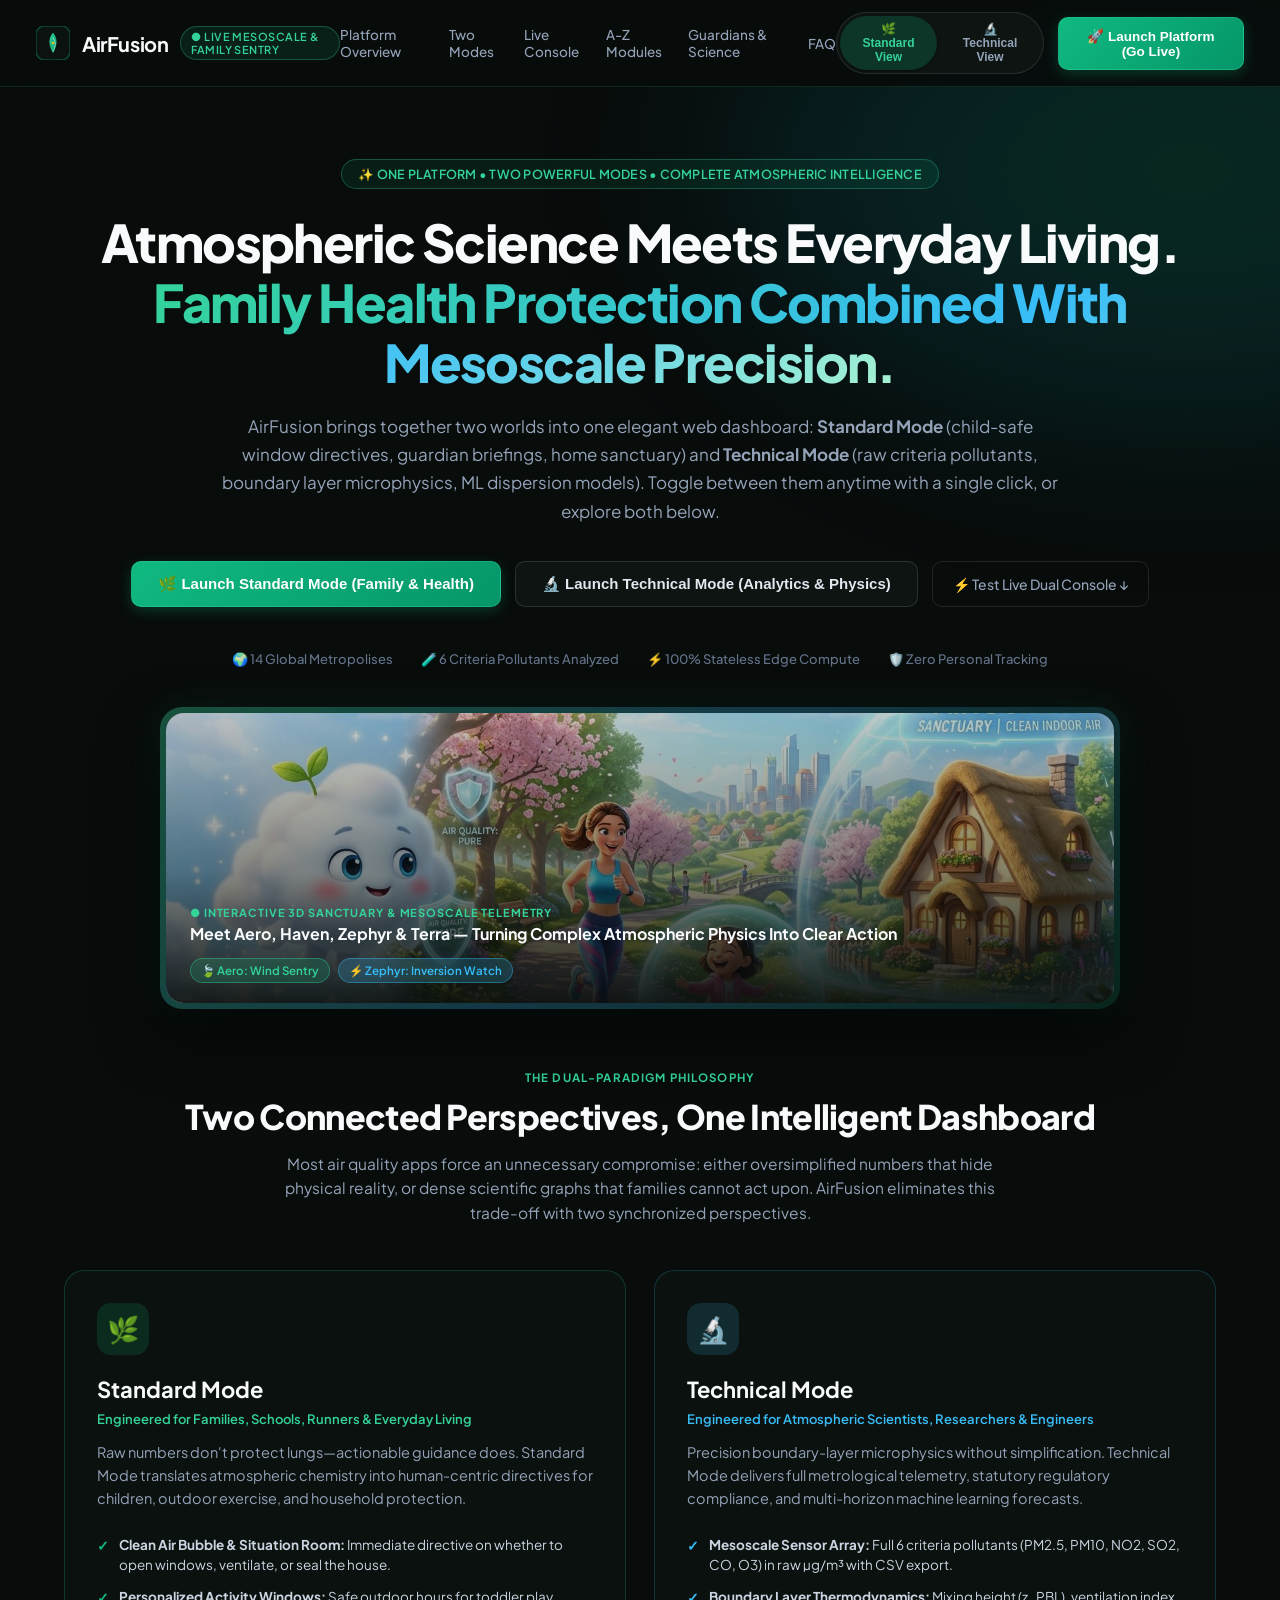
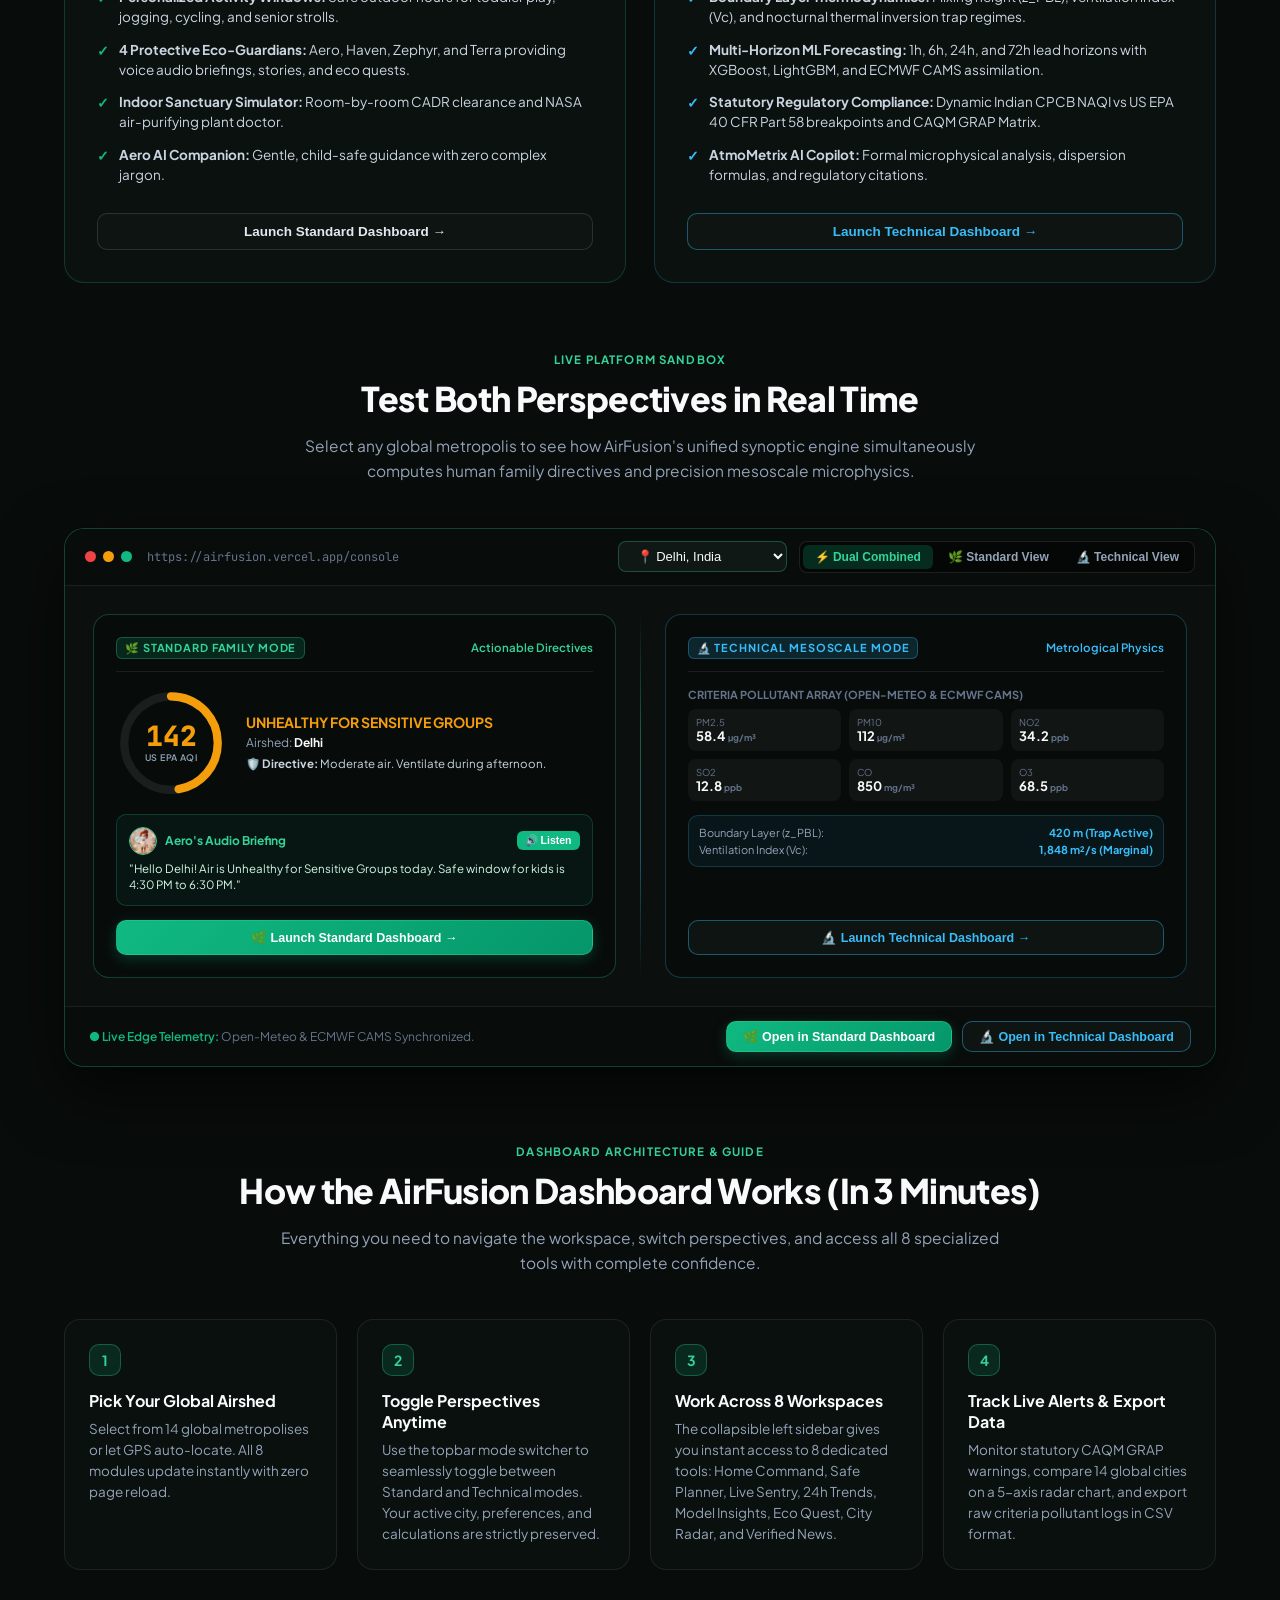
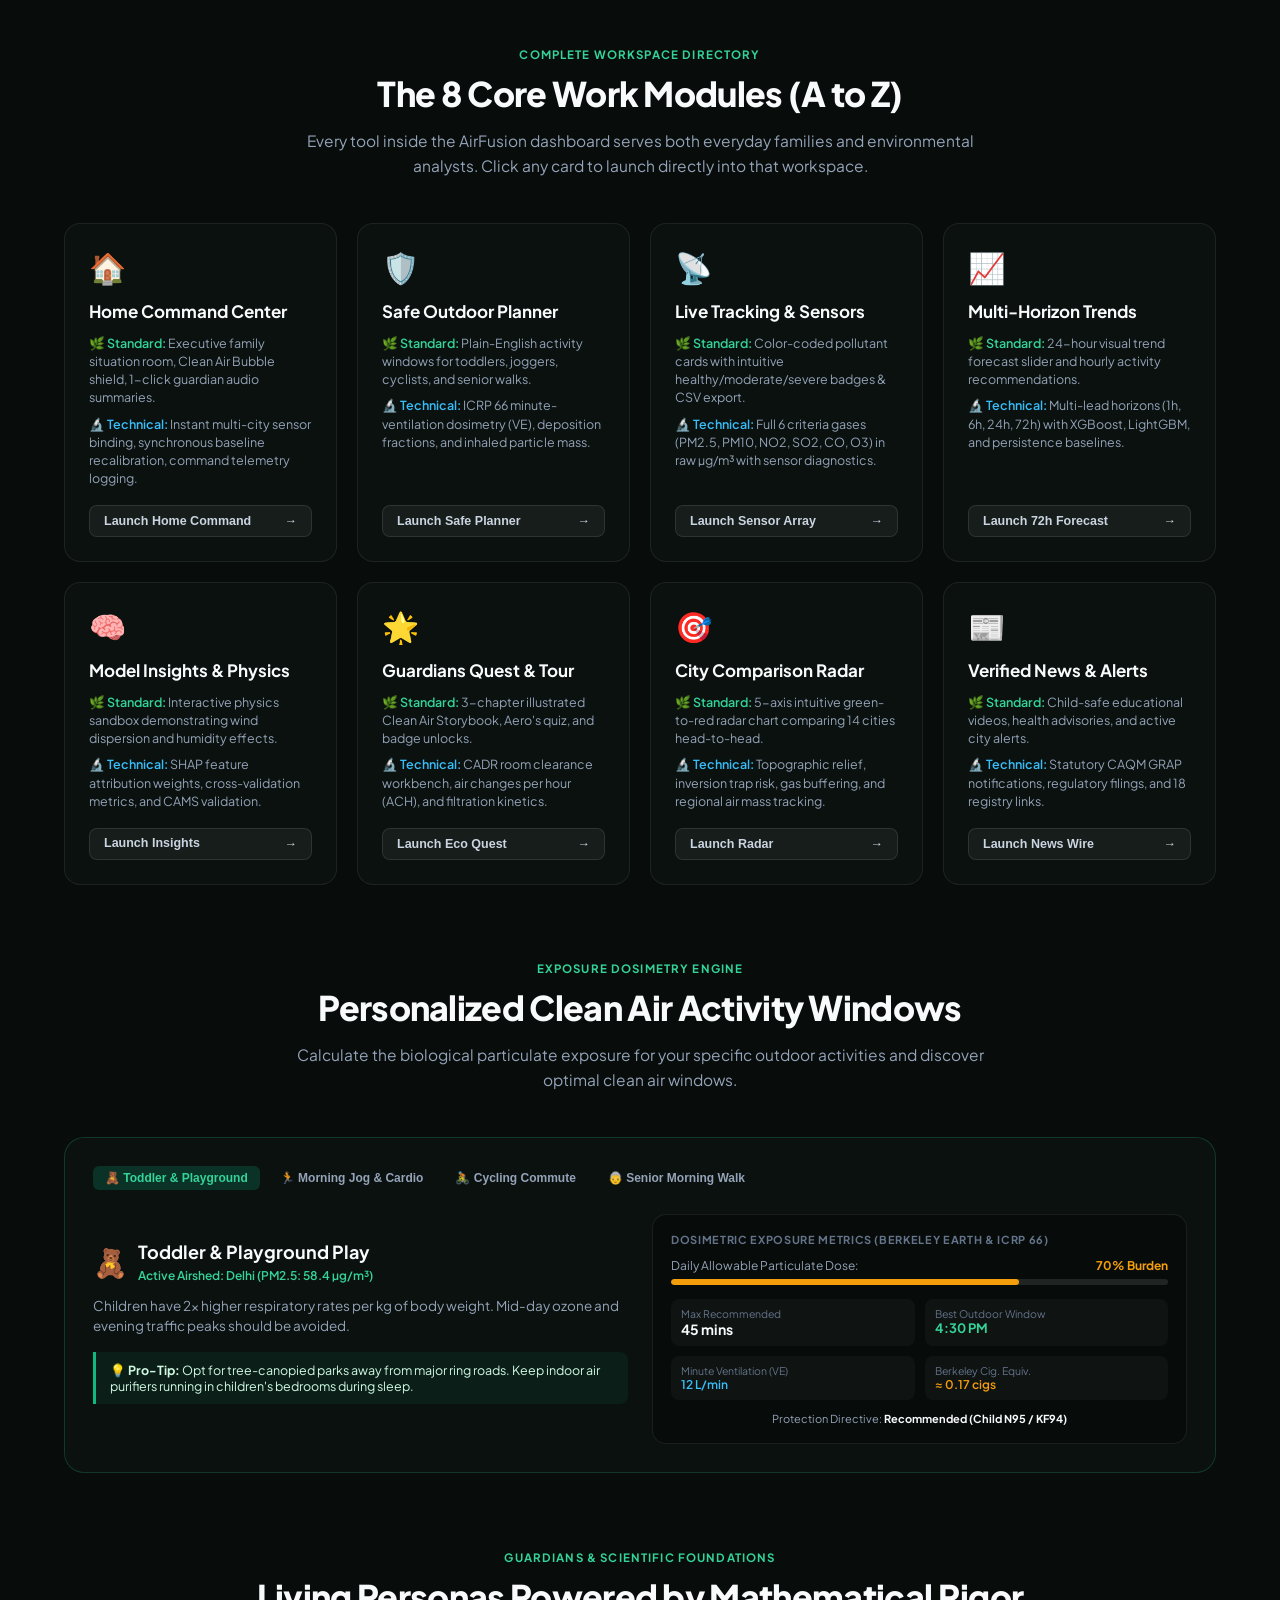
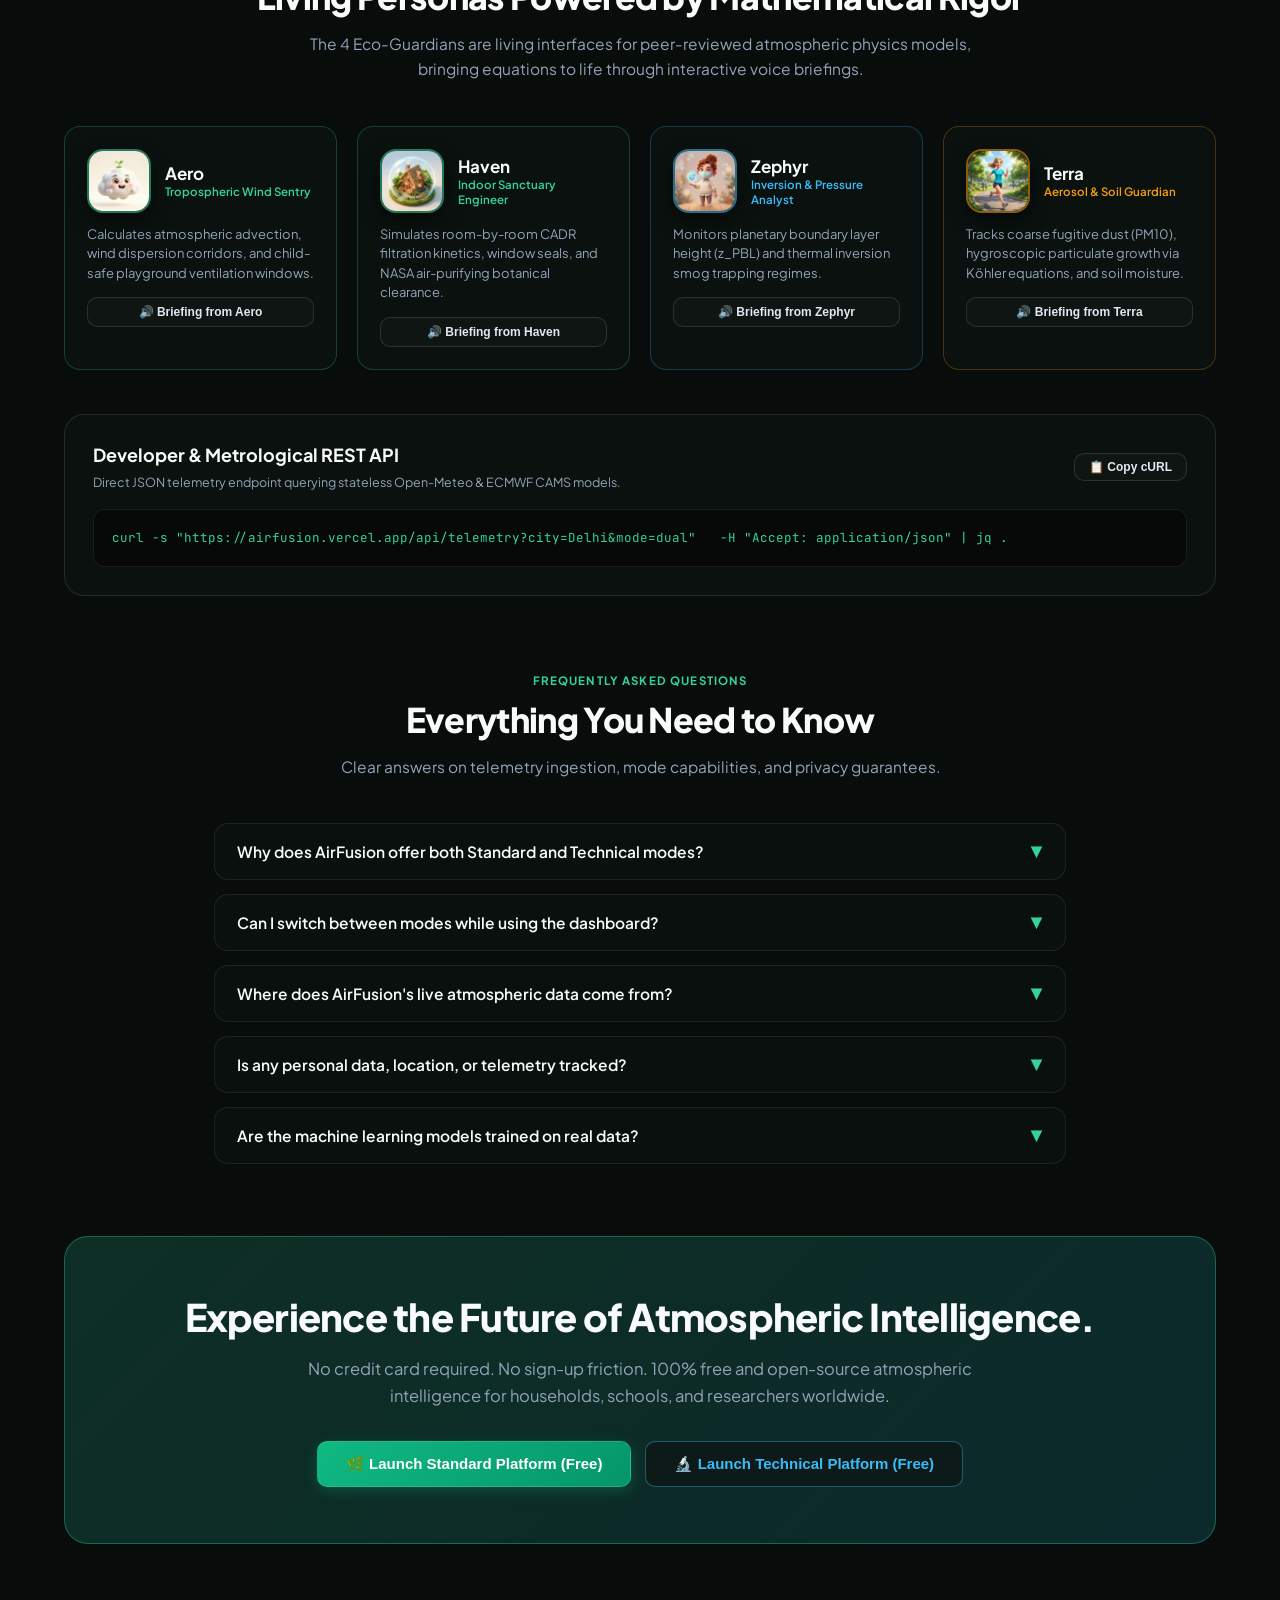
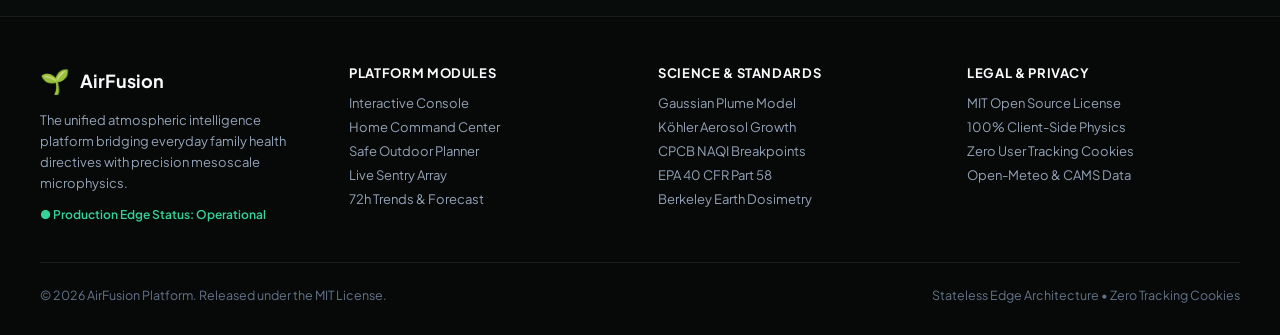
==== commit ae4e10fa: "feat(landing): remove AI chatbot from landing page and add animated 3D mascot cartoons" ====
--- a/index.html
+++ b/index.html
@@ -4240,6 +4240,67 @@
       50% { transform: scale(1.05); filter: drop-shadow(0 6px 16px rgba(16, 185, 129, 0.45)); }
     }
 
+    @keyframes saasMascotFloat {
+      0%, 100% { transform: translateY(0px) rotate(0deg) translateZ(0); }
+      50% { transform: translateY(-8px) rotate(1deg) translateZ(0); }
+    }
+
+    .saas-mascot-diorama-wrap {
+      max-width: 960px;
+      margin: 40px auto 0;
+      position: relative;
+      border-radius: 22px;
+      padding: 6px;
+      background: linear-gradient(135deg, rgba(52, 211, 153, 0.35), rgba(56, 189, 248, 0.25), rgba(16, 185, 129, 0.15));
+      box-shadow: 0 24px 60px rgba(0, 0, 0, 0.65), 0 0 40px rgba(16, 185, 129, 0.12);
+      animation: saasMascotFloat 6s ease-in-out infinite;
+      will-change: transform;
+    }
+
+    .saas-mascot-diorama-inner {
+      position: relative;
+      border-radius: 18px;
+      overflow: hidden;
+      background: #0B1110;
+    }
+
+    .saas-mascot-diorama-img {
+      width: 100%;
+      height: 290px;
+      object-fit: cover;
+      object-position: center 42%;
+      display: block;
+      opacity: 0.92;
+      transition: transform 0.6s cubic-bezier(0.16, 1, 0.3, 1);
+    }
+
+    .saas-mascot-diorama-wrap:hover .saas-mascot-diorama-img {
+      transform: scale(1.03);
+    }
+
+    .saas-mascot-diorama-overlay {
+      position: absolute;
+      inset: 0;
+      background: linear-gradient(180deg, rgba(8, 12, 11, 0.15) 0%, rgba(8, 12, 11, 0.45) 55%, rgba(8, 12, 11, 0.92) 100%);
+      display: flex;
+      flex-direction: column;
+      justify-content: flex-end;
+      padding: 20px 24px;
+      text-align: left;
+    }
+
+    .saas-mascot-portrait {
+      width: 64px;
+      height: 64px;
+      border-radius: 16px;
+      object-fit: cover;
+      border: 2px solid rgba(52, 211, 153, 0.45);
+      box-shadow: 0 8px 20px rgba(0, 0, 0, 0.45);
+      animation: saasMascotFloat 4.5s ease-in-out infinite;
+      will-change: transform;
+      flex-shrink: 0;
+    }
+
     /* FAQ */
     .saas-faq-item {
       background: rgba(13, 20, 18, 0.6);
@@ -4395,7 +4456,29 @@
             <span class="saas-proof-badge">🧪 6 Criteria Pollutants Analyzed</span>
             <span class="saas-proof-badge">⚡ 100% Stateless Edge Compute</span>
             <span class="saas-proof-badge">🛡️ Zero Personal Tracking</span>
-            <span class="saas-proof-badge">🤖 Dual Decoupled Eco-AI</span>
+          </div>
+
+          <!-- 3D Atmospheric Sanctuary Diorama Showcase -->
+          <div class="saas-mascot-diorama-wrap">
+            <div class="saas-mascot-diorama-inner">
+              <img src="assets/images/airfusion_3d_cartoon_panoramic.jpg" alt="AirFusion Eco-Guardians 3D Sanctuary" class="saas-mascot-diorama-img" />
+              <div class="saas-mascot-diorama-overlay">
+                <div style="display: flex; justify-content: space-between; align-items: flex-end; flex-wrap: wrap; gap: 14px;">
+                  <div>
+                    <div style="font-size: 11px; font-weight: 700; letter-spacing: 0.08em; color: #34D399; text-transform: uppercase; margin-bottom: 4px;">
+                      ● INTERACTIVE 3D SANCTUARY &amp; MESOSCALE TELEMETRY
+                    </div>
+                    <div style="font-size: 16px; font-weight: 700; color: #F8FAFC;">
+                      Meet Aero, Haven, Zephyr &amp; Terra — Turning Complex Atmospheric Physics Into Clear Action
+                    </div>
+                  </div>
+                  <div style="display: flex; gap: 8px; flex-wrap: wrap;">
+                    <span style="background: rgba(16, 185, 129, 0.2); border: 1px solid rgba(52, 211, 153, 0.4); color: #34D399; padding: 4px 10px; border-radius: 999px; font-size: 11.5px; font-weight: 600; backdrop-filter: blur(8px);">🍃 Aero: Wind Sentry</span>
+                    <span style="background: rgba(56, 189, 248, 0.2); border: 1px solid rgba(56, 189, 248, 0.4); color: #38BDF8; padding: 4px 10px; border-radius: 999px; font-size: 11.5px; font-weight: 600; backdrop-filter: blur(8px);">⚡ Zephyr: Inversion Watch</span>
+                  </div>
+                </div>
+              </div>
+            </div>
           </div>
         </section>
 
@@ -4568,8 +4651,8 @@
 
               <div style="background: rgba(16, 185, 129, 0.06); border: 1px solid rgba(52, 211, 153, 0.2); border-radius: 10px; padding: 12px; margin-bottom: 14px;">
                 <div style="display: flex; align-items: center; justify-content: space-between; margin-bottom: 6px;">
-                  <span style="font-size: 12px; font-weight: 700; color: #34D399; display: flex; align-items: center; gap: 6px;">
-                    <span class="saas-guardian-avatar" style="display: inline-block; font-size: 16px;">🍃</span> Aero's Audio Briefing
+                  <span style="font-size: 12px; font-weight: 700; color: #34D399; display: flex; align-items: center; gap: 8px;">
+                    <img src="assets/images/mascot_caution_mask.jpg" alt="Aero Mascot" style="width: 28px; height: 28px; border-radius: 50%; object-fit: cover; border: 1.5px solid #34D399;" /> Aero's Audio Briefing
                   </span>
                   <button onclick="playGuardianVoice('aero')" style="background: #10B981; border: none; color: #fff; border-radius: 6px; padding: 3px 8px; font-size: 10.5px; font-weight: 600; cursor: pointer;">
                     🔊 Listen
@@ -4700,9 +4783,9 @@
 
             <div class="saas-guide-card">
               <div class="saas-guide-step-num">4</div>
-              <h3 class="saas-guide-title">Consult Dual-AI Companions</h3>
+              <h3 class="saas-guide-title">Track Live Alerts &amp; Export Data</h3>
               <p class="saas-guide-desc">
-                Tap the floating semi-round AI launcher in the bottom right corner. Aero AI gives child-safe tips in Standard Mode; AtmoMetrix AI provides atmospheric formulas in Technical Mode.
+                Monitor statutory CAQM GRAP warnings, compare 14 global cities on a 5-axis radar chart, and export raw criteria pollutant logs in CSV format.
               </p>
             </div>
           </div>
@@ -4949,9 +5032,9 @@
           <!-- 4 Guardians Grid -->
           <div style="display: grid; grid-template-columns: repeat(auto-fit, minmax(260px, 1fr)); gap: 20px; margin-bottom: 44px;">
             <!-- Aero -->
-            <div style="background: rgba(13, 20, 18, 0.65); border: 1px solid rgba(52, 211, 153, 0.2); border-radius: 16px; padding: 22px;">
+            <div style="background: rgba(13, 20, 18, 0.65); border: 1px solid rgba(52, 211, 153, 0.25); border-radius: 16px; padding: 22px;">
               <div style="display: flex; align-items: center; gap: 14px; margin-bottom: 12px;">
-                <span class="saas-guardian-avatar" style="font-size: 34px;">🍃</span>
+                <img src="assets/images/mascot_clean_air.jpg" alt="Aero Guardian" class="saas-mascot-portrait" style="border-color: rgba(52, 211, 153, 0.55);" />
                 <div>
                   <h4 style="font-size: 17px; font-weight: 700; color: #F8FAFC; margin: 0;">Aero</h4>
                   <div style="font-size: 11.5px; color: #34D399; font-weight: 600;">Tropospheric Wind Sentry</div>
@@ -4966,9 +5049,9 @@
             </div>
 
             <!-- Haven -->
-            <div style="background: rgba(13, 20, 18, 0.65); border: 1px solid rgba(52, 211, 153, 0.2); border-radius: 16px; padding: 22px;">
+            <div style="background: rgba(13, 20, 18, 0.65); border: 1px solid rgba(52, 211, 153, 0.25); border-radius: 16px; padding: 22px;">
               <div style="display: flex; align-items: center; gap: 14px; margin-bottom: 12px;">
-                <span class="saas-guardian-avatar" style="font-size: 34px; animation-delay: 1.1s;">🏠</span>
+                <img src="assets/images/mascot_indoor_sanctuary.jpg" alt="Haven Guardian" class="saas-mascot-portrait" style="animation-delay: 1.1s; border-color: rgba(52, 211, 153, 0.55);" />
                 <div>
                   <h4 style="font-size: 17px; font-weight: 700; color: #F8FAFC; margin: 0;">Haven</h4>
                   <div style="font-size: 11.5px; color: #34D399; font-weight: 600;">Indoor Sanctuary Engineer</div>
@@ -4983,9 +5066,9 @@
             </div>
 
             <!-- Zephyr -->
-            <div style="background: rgba(13, 20, 18, 0.65); border: 1px solid rgba(56, 189, 248, 0.2); border-radius: 16px; padding: 22px;">
+            <div style="background: rgba(13, 20, 18, 0.65); border: 1px solid rgba(56, 189, 248, 0.25); border-radius: 16px; padding: 22px;">
               <div style="display: flex; align-items: center; gap: 14px; margin-bottom: 12px;">
-                <span class="saas-guardian-avatar" style="font-size: 34px; animation-delay: 2.2s;">⚡</span>
+                <img src="assets/images/mascot_caution_mask.jpg" alt="Zephyr Guardian" class="saas-mascot-portrait" style="animation-delay: 2.2s; border-color: rgba(56, 189, 248, 0.55);" />
                 <div>
                   <h4 style="font-size: 17px; font-weight: 700; color: #F8FAFC; margin: 0;">Zephyr</h4>
                   <div style="font-size: 11.5px; color: #38BDF8; font-weight: 600;">Inversion &amp; Pressure Analyst</div>
@@ -5000,9 +5083,9 @@
             </div>
 
             <!-- Terra -->
-            <div style="background: rgba(13, 20, 18, 0.65); border: 1px solid rgba(245, 158, 11, 0.2); border-radius: 16px; padding: 22px;">
+            <div style="background: rgba(13, 20, 18, 0.65); border: 1px solid rgba(245, 158, 11, 0.25); border-radius: 16px; padding: 22px;">
               <div style="display: flex; align-items: center; gap: 14px; margin-bottom: 12px;">
-                <span class="saas-guardian-avatar" style="font-size: 34px; animation-delay: 3.3s;">🌱</span>
+                <img src="assets/images/mascot_outdoor_runner.jpg" alt="Terra Guardian" class="saas-mascot-portrait" style="animation-delay: 3.3s; border-color: rgba(245, 158, 11, 0.55);" />
                 <div>
                   <h4 style="font-size: 17px; font-weight: 700; color: #F8FAFC; margin: 0;">Terra</h4>
                   <div style="font-size: 11.5px; color: #F59E0B; font-weight: 600;">Aerosol &amp; Soil Guardian</div>
@@ -5030,39 +5113,6 @@
             </div>
 
             <pre style="background: #060908; border: 1px solid rgba(255, 255, 255, 0.08); border-radius: 12px; padding: 18px; font-family: var(--font-mono); font-size: 12.5px; color: #34D399; overflow-x: auto; line-height: 1.6; margin: 0;">curl -s "https://airfusion.vercel.app/api/telemetry?city=Delhi&mode=dual"   -H "Accept: application/json" | jq .</pre>
-          </div>
-        </section>
-
-        <!-- Floating Semi-Round Dual-AI Hub Spotlight -->
-        <section id="ai-companion" style="max-width: 1200px; margin: 0 auto 72px; padding: 0 24px;">
-          <div style="background: linear-gradient(135deg, rgba(16, 185, 129, 0.12) 0%, rgba(6, 182, 212, 0.10) 100%), #0D1614; border: 1px solid rgba(52, 211, 153, 0.3); border-radius: 20px; padding: 36px; display: grid; grid-template-columns: repeat(auto-fit, minmax(300px, 1fr)); gap: 32px; align-items: center;">
-            <div>
-              <span class="saas-section-pill">FLOATING SEMI-ROUND DUAL-AI COMPANION</span>
-              <h2 style="font-size: 28px; font-weight: 800; color: #F8FAFC; margin: 8px 0 14px; line-height: 1.25;">
-                Two Specialized AI Minds. Zero Memory Cross-Contamination.
-              </h2>
-              <p style="font-size: 14.5px; color: #94A3B8; line-height: 1.6; margin-bottom: 20px;">
-                Look at the bottom-right corner of the website: our semi-round floating AI launcher automatically morphs depending on your active mode:
-              </p>
-              <ul style="list-style: none; padding: 0; margin: 0; display: flex; flex-direction: column; gap: 10px; font-size: 13.5px; color: #CBD5E1;">
-                <li><strong style="color: #34D399;">🍃 Aero AI (Standard Mode):</strong> Family-friendly answers, playground safety, home tips, bedtime air quality stories, zero jargon.</li>
-                <li><strong style="color: #38BDF8;">🔬 AtmoMetrix AI (Technical Mode):</strong> Gaussian plume kinetics, boundary layer thermodynamics, EPA 40 CFR Part 58 statutory citations.</li>
-                <li><strong style="color: #F59E0B;">🔒 100% Isolated Memory:</strong> They maintain separate conversation histories and never mix modes.</li>
-              </ul>
-            </div>
-
-            <div style="background: rgba(0, 0, 0, 0.35); border: 1px solid rgba(255, 255, 255, 0.1); border-radius: 16px; padding: 22px; text-align: center;">
-              <div style="width: 72px; height: 72px; border-radius: 50%; background: linear-gradient(135deg, #10B981, #06B6D4); margin: 0 auto 16px; display: flex; align-items: center; justify-content: center; font-size: 32px; box-shadow: 0 8px 24px rgba(16, 185, 129, 0.35);">
-                🤖
-              </div>
-              <h4 style="font-size: 16px; font-weight: 700; color: #F8FAFC; margin: 0 0 6px;">Persistent Floating Assistant</h4>
-              <p style="font-size: 12.5px; color: #94A3B8; margin-bottom: 16px;">
-                Available on every page of AirFusion. Tap the bottom-right button anytime to ask atmospheric questions or get instant household guidance.
-              </p>
-              <button class="saas-btn-primary" onclick="if (typeof toggleFloatingAiPopup === 'function') toggleFloatingAiPopup();" style="font-size: 12.5px; padding: 8px 16px;">
-                <span>💬 Test Floating AI Assistant Now</span>
-              </button>
-            </div>
           </div>
         </section>
 
@@ -10222,8 +10272,10 @@
       }
       const landing = document.getElementById('standaloneLandingPage');
       const app = document.getElementById('app-root');
+      const aiLauncher = document.getElementById('floatingAiLauncher');
       if (landing) landing.style.display = 'none';
       if (app) app.style.display = 'flex';
+      if (aiLauncher) aiLauncher.style.display = 'flex';
       state.isLiveWorkPage = true;
       state.currentPage = targetPage;
       
@@ -10239,8 +10291,12 @@
     function exitToLanding() {
       const landing = document.getElementById('standaloneLandingPage');
       const app = document.getElementById('app-root');
+      const aiLauncher = document.getElementById('floatingAiLauncher');
+      const aiWindow = document.getElementById('floatingAiWindow');
       if (landing) landing.style.display = 'block';
       if (app) app.style.display = 'none';
+      if (aiLauncher) aiLauncher.style.display = 'none';
+      if (aiWindow) aiWindow.classList.remove('open');
       state.isLiveWorkPage = false;
       renderLandingPage();
       window.scrollTo({ top: 0, behavior: 'smooth' });
@@ -10444,8 +10500,8 @@
 
             <div style="background: rgba(16, 185, 129, 0.06); border: 1px solid rgba(52, 211, 153, 0.2); border-radius: 10px; padding: 12px; margin-bottom: 14px;">
               <div style="display: flex; align-items: center; justify-content: space-between; margin-bottom: 6px;">
-                <span style="font-size: 12px; font-weight: 700; color: #34D399; display: flex; align-items: center; gap: 6px;">
-                  <span class="saas-guardian-avatar" style="display: inline-block; font-size: 16px;">🍃</span> Aero's Audio Briefing
+                <span style="font-size: 12px; font-weight: 700; color: #34D399; display: flex; align-items: center; gap: 8px;">
+                  <img src="assets/images/${aqiVal > 100 ? 'mascot_caution_mask.jpg' : 'mascot_clean_air.jpg'}" alt="Aero Mascot" style="width: 28px; height: 28px; border-radius: 50%; object-fit: cover; border: 1.5px solid #34D399;" /> Aero's Audio Briefing
                 </span>
                 <button onclick="playGuardianVoice('aero')" style="background: #10B981; border: none; color: #fff; border-radius: 6px; padding: 3px 8px; font-size: 10.5px; font-weight: 600; cursor: pointer;">
                   🔊 Listen
@@ -10572,7 +10628,29 @@
             <span class="saas-proof-badge">🧪 6 Criteria Pollutants Analyzed</span>
             <span class="saas-proof-badge">⚡ 100% Stateless Edge Compute</span>
             <span class="saas-proof-badge">🛡️ Zero Personal Tracking</span>
-            <span class="saas-proof-badge">🤖 Dual Decoupled Eco-AI</span>
+          </div>
+
+          <!-- 3D Atmospheric Sanctuary Diorama Showcase -->
+          <div class="saas-mascot-diorama-wrap">
+            <div class="saas-mascot-diorama-inner">
+              <img src="assets/images/airfusion_3d_cartoon_panoramic.jpg" alt="AirFusion Eco-Guardians 3D Sanctuary" class="saas-mascot-diorama-img" />
+              <div class="saas-mascot-diorama-overlay">
+                <div style="display: flex; justify-content: space-between; align-items: flex-end; flex-wrap: wrap; gap: 14px;">
+                  <div>
+                    <div style="font-size: 11px; font-weight: 700; letter-spacing: 0.08em; color: #34D399; text-transform: uppercase; margin-bottom: 4px;">
+                      ● INTERACTIVE 3D SANCTUARY &amp; MESOSCALE TELEMETRY
+                    </div>
+                    <div style="font-size: 16px; font-weight: 700; color: #F8FAFC;">
+                      Meet Aero, Haven, Zephyr &amp; Terra — Turning Complex Atmospheric Physics Into Clear Action
+                    </div>
+                  </div>
+                  <div style="display: flex; gap: 8px; flex-wrap: wrap;">
+                    <span style="background: rgba(16, 185, 129, 0.2); border: 1px solid rgba(52, 211, 153, 0.4); color: #34D399; padding: 4px 10px; border-radius: 999px; font-size: 11.5px; font-weight: 600; backdrop-filter: blur(8px);">🍃 Aero: Wind Sentry</span>
+                    <span style="background: rgba(56, 189, 248, 0.2); border: 1px solid rgba(56, 189, 248, 0.4); color: #38BDF8; padding: 4px 10px; border-radius: 999px; font-size: 11.5px; font-weight: 600; backdrop-filter: blur(8px);">⚡ Zephyr: Inversion Watch</span>
+                  </div>
+                </div>
+              </div>
+            </div>
           </div>
         </section>
 
@@ -10767,9 +10845,9 @@
 
             <div class="saas-guide-card">
               <div class="saas-guide-step-num">4</div>
-              <h3 class="saas-guide-title">Consult Dual-AI Companions</h3>
+              <h3 class="saas-guide-title">Track Live Alerts &amp; Export Data</h3>
               <p class="saas-guide-desc">
-                Tap the floating semi-round AI launcher in the bottom right corner. Aero AI gives child-safe tips in Standard Mode; AtmoMetrix AI provides atmospheric formulas in Technical Mode.
+                Monitor statutory CAQM GRAP warnings, compare 14 global cities on a 5-axis radar chart, and export raw criteria pollutant logs in CSV format.
               </p>
             </div>
           </div>
@@ -10961,9 +11039,9 @@
           <!-- 4 Guardians Grid -->
           <div style="display: grid; grid-template-columns: repeat(auto-fit, minmax(260px, 1fr)); gap: 20px; margin-bottom: 44px;">
             <!-- Aero -->
-            <div style="background: rgba(13, 20, 18, 0.65); border: 1px solid rgba(52, 211, 153, 0.2); border-radius: 16px; padding: 22px;">
+            <div style="background: rgba(13, 20, 18, 0.65); border: 1px solid rgba(52, 211, 153, 0.25); border-radius: 16px; padding: 22px;">
               <div style="display: flex; align-items: center; gap: 14px; margin-bottom: 12px;">
-                <span class="saas-guardian-avatar" style="font-size: 34px;">🍃</span>
+                <img src="assets/images/mascot_clean_air.jpg" alt="Aero Guardian" class="saas-mascot-portrait" style="border-color: rgba(52, 211, 153, 0.55);" />
                 <div>
                   <h4 style="font-size: 17px; font-weight: 700; color: #F8FAFC; margin: 0;">Aero</h4>
                   <div style="font-size: 11.5px; color: #34D399; font-weight: 600;">Tropospheric Wind Sentry</div>
@@ -10978,9 +11056,9 @@
             </div>
 
             <!-- Haven -->
-            <div style="background: rgba(13, 20, 18, 0.65); border: 1px solid rgba(52, 211, 153, 0.2); border-radius: 16px; padding: 22px;">
+            <div style="background: rgba(13, 20, 18, 0.65); border: 1px solid rgba(52, 211, 153, 0.25); border-radius: 16px; padding: 22px;">
               <div style="display: flex; align-items: center; gap: 14px; margin-bottom: 12px;">
-                <span class="saas-guardian-avatar" style="font-size: 34px; animation-delay: 1.1s;">🏠</span>
+                <img src="assets/images/mascot_indoor_sanctuary.jpg" alt="Haven Guardian" class="saas-mascot-portrait" style="animation-delay: 1.1s; border-color: rgba(52, 211, 153, 0.55);" />
                 <div>
                   <h4 style="font-size: 17px; font-weight: 700; color: #F8FAFC; margin: 0;">Haven</h4>
                   <div style="font-size: 11.5px; color: #34D399; font-weight: 600;">Indoor Sanctuary Engineer</div>
@@ -10995,9 +11073,9 @@
             </div>
 
             <!-- Zephyr -->
-            <div style="background: rgba(13, 20, 18, 0.65); border: 1px solid rgba(56, 189, 248, 0.2); border-radius: 16px; padding: 22px;">
+            <div style="background: rgba(13, 20, 18, 0.65); border: 1px solid rgba(56, 189, 248, 0.25); border-radius: 16px; padding: 22px;">
               <div style="display: flex; align-items: center; gap: 14px; margin-bottom: 12px;">
-                <span class="saas-guardian-avatar" style="font-size: 34px; animation-delay: 2.2s;">⚡</span>
+                <img src="assets/images/mascot_caution_mask.jpg" alt="Zephyr Guardian" class="saas-mascot-portrait" style="animation-delay: 2.2s; border-color: rgba(56, 189, 248, 0.55);" />
                 <div>
                   <h4 style="font-size: 17px; font-weight: 700; color: #F8FAFC; margin: 0;">Zephyr</h4>
                   <div style="font-size: 11.5px; color: #38BDF8; font-weight: 600;">Inversion &amp; Pressure Analyst</div>
@@ -11012,9 +11090,9 @@
             </div>
 
             <!-- Terra -->
-            <div style="background: rgba(13, 20, 18, 0.65); border: 1px solid rgba(245, 158, 11, 0.2); border-radius: 16px; padding: 22px;">
+            <div style="background: rgba(13, 20, 18, 0.65); border: 1px solid rgba(245, 158, 11, 0.25); border-radius: 16px; padding: 22px;">
               <div style="display: flex; align-items: center; gap: 14px; margin-bottom: 12px;">
-                <span class="saas-guardian-avatar" style="font-size: 34px; animation-delay: 3.3s;">🌱</span>
+                <img src="assets/images/mascot_outdoor_runner.jpg" alt="Terra Guardian" class="saas-mascot-portrait" style="animation-delay: 3.3s; border-color: rgba(245, 158, 11, 0.55);" />
                 <div>
                   <h4 style="font-size: 17px; font-weight: 700; color: #F8FAFC; margin: 0;">Terra</h4>
                   <div style="font-size: 11.5px; color: #F59E0B; font-weight: 600;">Aerosol &amp; Soil Guardian</div>
@@ -11042,39 +11120,6 @@
             </div>
 
             <pre style="background: #060908; border: 1px solid rgba(255, 255, 255, 0.08); border-radius: 12px; padding: 18px; font-family: var(--font-mono); font-size: 12.5px; color: #34D399; overflow-x: auto; line-height: 1.6; margin: 0;">curl -s "https://airfusion.vercel.app/api/telemetry?city=Delhi&mode=dual"   -H "Accept: application/json" | jq .</pre>
-          </div>
-        </section>
-
-        <!-- Floating Semi-Round Dual-AI Hub Spotlight -->
-        <section id="ai-companion" style="max-width: 1200px; margin: 0 auto 72px; padding: 0 24px;">
-          <div style="background: linear-gradient(135deg, rgba(16, 185, 129, 0.12) 0%, rgba(6, 182, 212, 0.10) 100%), #0D1614; border: 1px solid rgba(52, 211, 153, 0.3); border-radius: 20px; padding: 36px; display: grid; grid-template-columns: repeat(auto-fit, minmax(300px, 1fr)); gap: 32px; align-items: center;">
-            <div>
-              <span class="saas-section-pill">FLOATING SEMI-ROUND DUAL-AI COMPANION</span>
-              <h2 style="font-size: 28px; font-weight: 800; color: #F8FAFC; margin: 8px 0 14px; line-height: 1.25;">
-                Two Specialized AI Minds. Zero Memory Cross-Contamination.
-              </h2>
-              <p style="font-size: 14.5px; color: #94A3B8; line-height: 1.6; margin-bottom: 20px;">
-                Look at the bottom-right corner of the website: our semi-round floating AI launcher automatically morphs depending on your active mode:
-              </p>
-              <ul style="list-style: none; padding: 0; margin: 0; display: flex; flex-direction: column; gap: 10px; font-size: 13.5px; color: #CBD5E1;">
-                <li><strong style="color: #34D399;">🍃 Aero AI (Standard Mode):</strong> Family-friendly answers, playground safety, home tips, bedtime air quality stories, zero jargon.</li>
-                <li><strong style="color: #38BDF8;">🔬 AtmoMetrix AI (Technical Mode):</strong> Gaussian plume kinetics, boundary layer thermodynamics, EPA 40 CFR Part 58 statutory citations.</li>
-                <li><strong style="color: #F59E0B;">🔒 100% Isolated Memory:</strong> They maintain separate conversation histories and never mix modes.</li>
-              </ul>
-            </div>
-
-            <div style="background: rgba(0, 0, 0, 0.35); border: 1px solid rgba(255, 255, 255, 0.1); border-radius: 16px; padding: 22px; text-align: center;">
-              <div style="width: 72px; height: 72px; border-radius: 50%; background: linear-gradient(135deg, #10B981, #06B6D4); margin: 0 auto 16px; display: flex; align-items: center; justify-content: center; font-size: 32px; box-shadow: 0 8px 24px rgba(16, 185, 129, 0.35);">
-                🤖
-              </div>
-              <h4 style="font-size: 16px; font-weight: 700; color: #F8FAFC; margin: 0 0 6px;">Persistent Floating Assistant</h4>
-              <p style="font-size: 12.5px; color: #94A3B8; margin-bottom: 16px;">
-                Available on every page of AirFusion. Tap the bottom-right button anytime to ask atmospheric questions or get instant household guidance.
-              </p>
-              <button class="saas-btn-primary" onclick="if (typeof toggleFloatingAiPopup === 'function') toggleFloatingAiPopup();" style="font-size: 12.5px; padding: 8px 16px;">
-                <span>💬 Test Floating AI Assistant Now</span>
-              </button>
-            </div>
           </div>
         </section>
 
@@ -14949,7 +14994,7 @@
   <!-- =========================================================================
        Floating Semi-Round Dual-AI Hub (Decoupled Simple & Technical Memory)
        ========================================================================= -->
-  <div id="floatingAiLauncher" class="floating-ai-launcher mode-simple" onclick="toggleFloatingAiPopup()" title="Click to chat with AirFusion AI">
+  <div id="floatingAiLauncher" class="floating-ai-launcher mode-simple" style="display: none;" onclick="toggleFloatingAiPopup()" title="Click to chat with AirFusion AI">
     <div class="launcher-avatar" id="floatingAiAvatar">🌱</div>
     <div class="launcher-ping">
       <div class="launcher-ping-circle" id="floatingAiPing"></div>
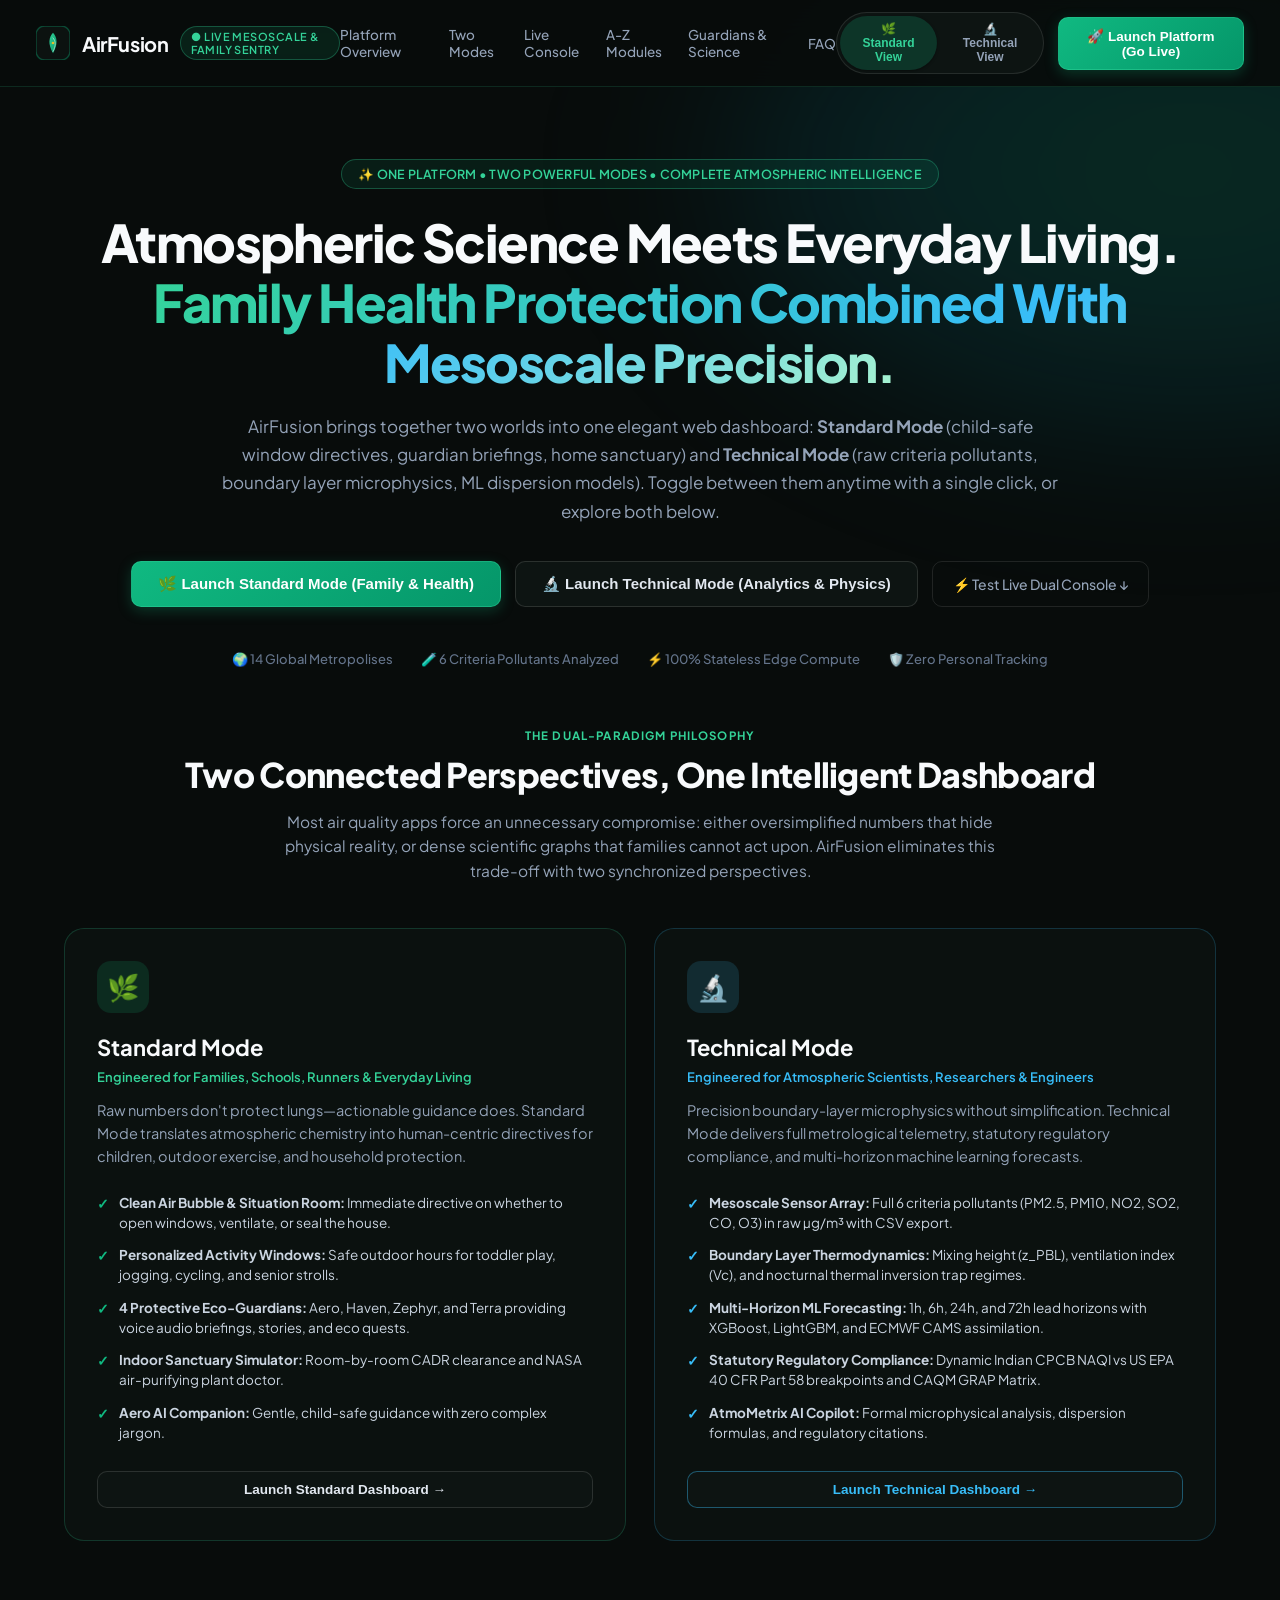
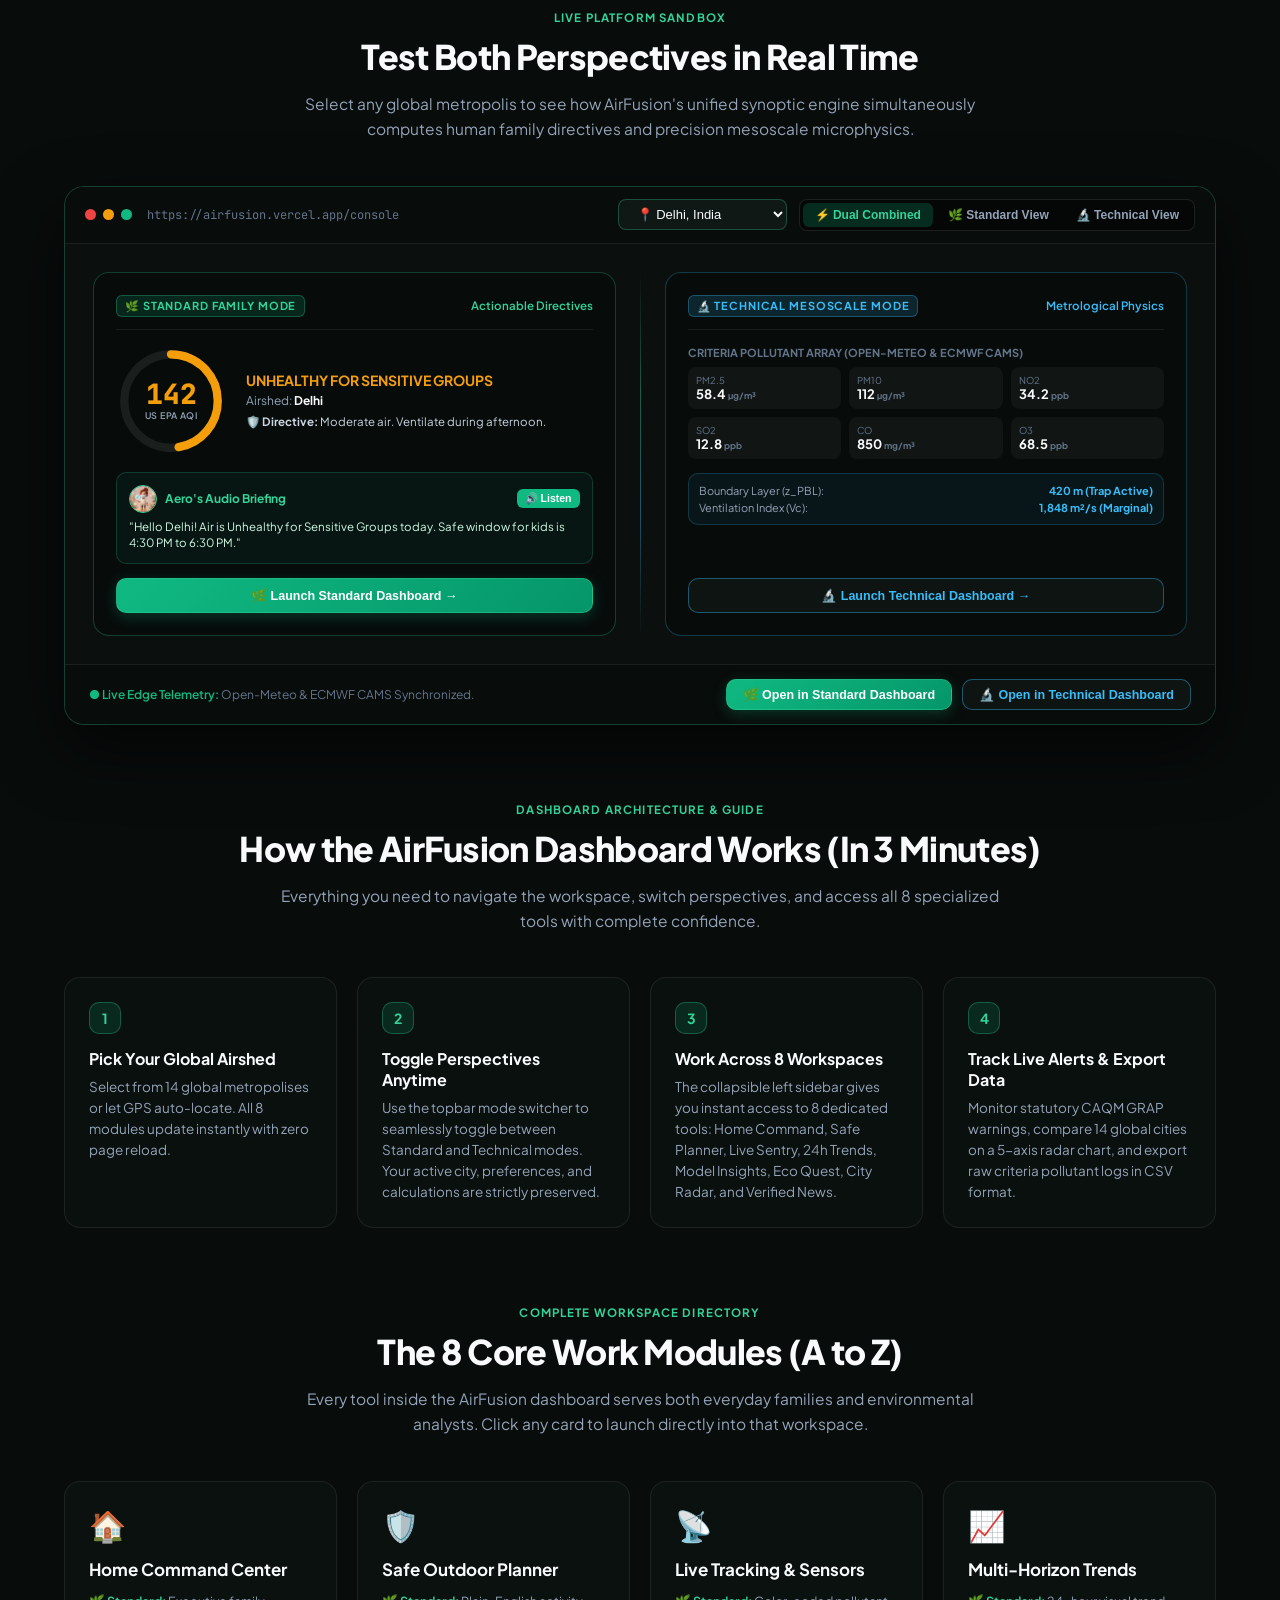
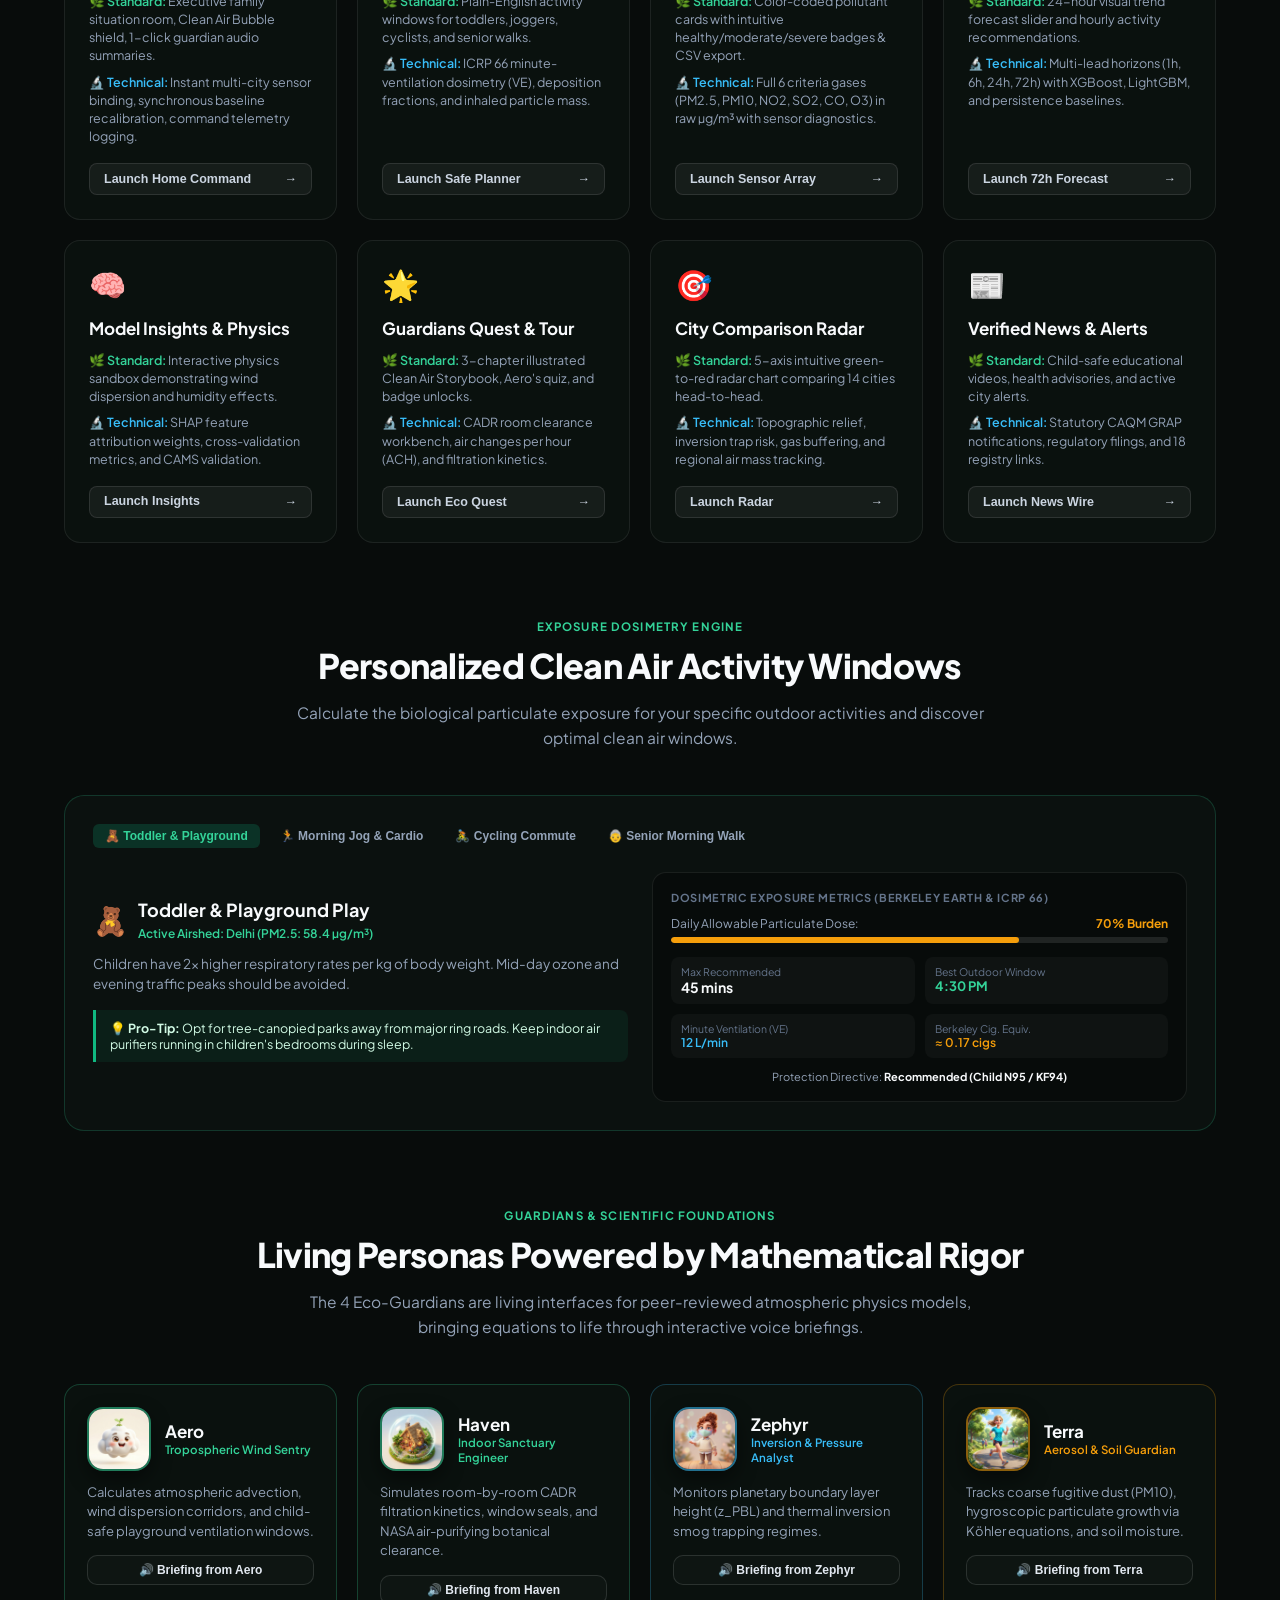
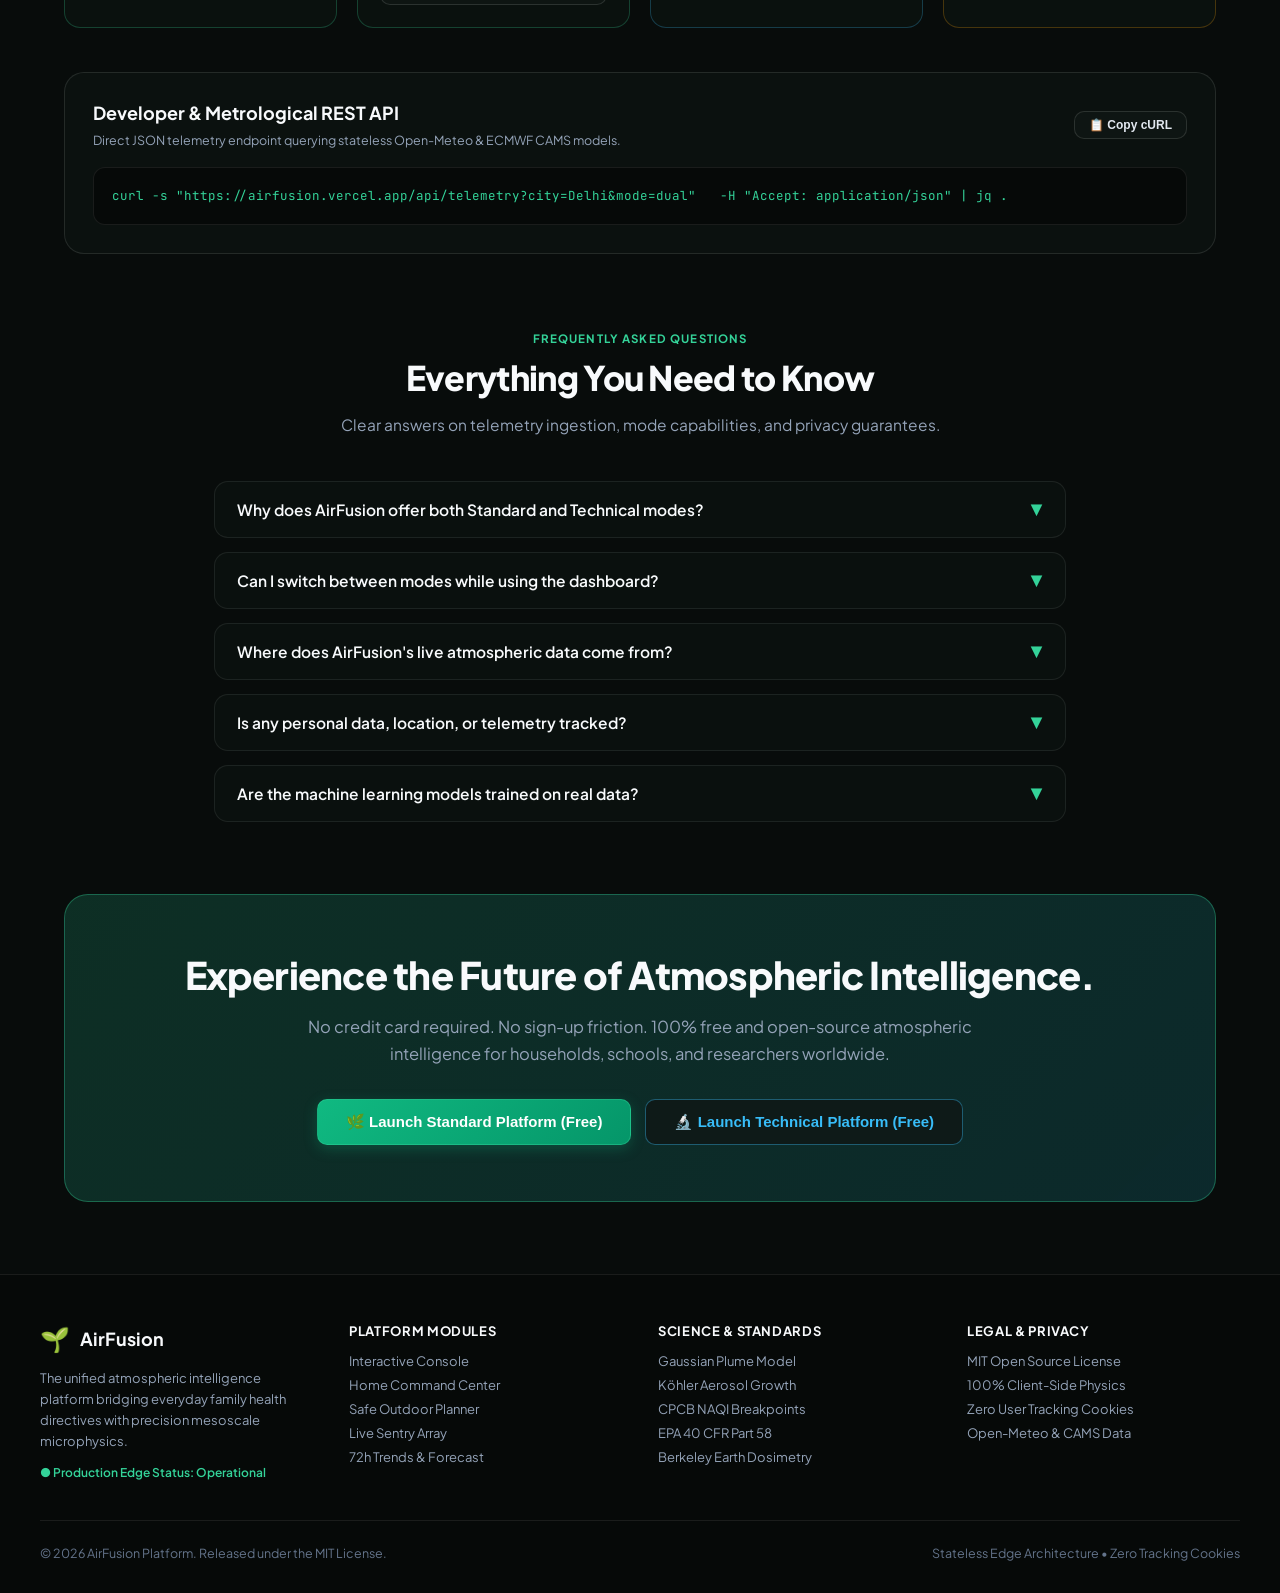
==== commit fed87531: "style(landing): remove hero diorama banner for a cleaner, more authentic SaaS presentation" ====
--- a/index.html
+++ b/index.html
@@ -4456,29 +4456,6 @@
             <span class="saas-proof-badge">🧪 6 Criteria Pollutants Analyzed</span>
             <span class="saas-proof-badge">⚡ 100% Stateless Edge Compute</span>
             <span class="saas-proof-badge">🛡️ Zero Personal Tracking</span>
-          </div>
-
-          <!-- 3D Atmospheric Sanctuary Diorama Showcase -->
-          <div class="saas-mascot-diorama-wrap">
-            <div class="saas-mascot-diorama-inner">
-              <img src="assets/images/airfusion_3d_cartoon_panoramic.jpg" alt="AirFusion Eco-Guardians 3D Sanctuary" class="saas-mascot-diorama-img" />
-              <div class="saas-mascot-diorama-overlay">
-                <div style="display: flex; justify-content: space-between; align-items: flex-end; flex-wrap: wrap; gap: 14px;">
-                  <div>
-                    <div style="font-size: 11px; font-weight: 700; letter-spacing: 0.08em; color: #34D399; text-transform: uppercase; margin-bottom: 4px;">
-                      ● INTERACTIVE 3D SANCTUARY &amp; MESOSCALE TELEMETRY
-                    </div>
-                    <div style="font-size: 16px; font-weight: 700; color: #F8FAFC;">
-                      Meet Aero, Haven, Zephyr &amp; Terra — Turning Complex Atmospheric Physics Into Clear Action
-                    </div>
-                  </div>
-                  <div style="display: flex; gap: 8px; flex-wrap: wrap;">
-                    <span style="background: rgba(16, 185, 129, 0.2); border: 1px solid rgba(52, 211, 153, 0.4); color: #34D399; padding: 4px 10px; border-radius: 999px; font-size: 11.5px; font-weight: 600; backdrop-filter: blur(8px);">🍃 Aero: Wind Sentry</span>
-                    <span style="background: rgba(56, 189, 248, 0.2); border: 1px solid rgba(56, 189, 248, 0.4); color: #38BDF8; padding: 4px 10px; border-radius: 999px; font-size: 11.5px; font-weight: 600; backdrop-filter: blur(8px);">⚡ Zephyr: Inversion Watch</span>
-                  </div>
-                </div>
-              </div>
-            </div>
           </div>
         </section>
 
@@ -10629,29 +10606,6 @@
             <span class="saas-proof-badge">⚡ 100% Stateless Edge Compute</span>
             <span class="saas-proof-badge">🛡️ Zero Personal Tracking</span>
           </div>
-
-          <!-- 3D Atmospheric Sanctuary Diorama Showcase -->
-          <div class="saas-mascot-diorama-wrap">
-            <div class="saas-mascot-diorama-inner">
-              <img src="assets/images/airfusion_3d_cartoon_panoramic.jpg" alt="AirFusion Eco-Guardians 3D Sanctuary" class="saas-mascot-diorama-img" />
-              <div class="saas-mascot-diorama-overlay">
-                <div style="display: flex; justify-content: space-between; align-items: flex-end; flex-wrap: wrap; gap: 14px;">
-                  <div>
-                    <div style="font-size: 11px; font-weight: 700; letter-spacing: 0.08em; color: #34D399; text-transform: uppercase; margin-bottom: 4px;">
-                      ● INTERACTIVE 3D SANCTUARY &amp; MESOSCALE TELEMETRY
-                    </div>
-                    <div style="font-size: 16px; font-weight: 700; color: #F8FAFC;">
-                      Meet Aero, Haven, Zephyr &amp; Terra — Turning Complex Atmospheric Physics Into Clear Action
-                    </div>
-                  </div>
-                  <div style="display: flex; gap: 8px; flex-wrap: wrap;">
-                    <span style="background: rgba(16, 185, 129, 0.2); border: 1px solid rgba(52, 211, 153, 0.4); color: #34D399; padding: 4px 10px; border-radius: 999px; font-size: 11.5px; font-weight: 600; backdrop-filter: blur(8px);">🍃 Aero: Wind Sentry</span>
-                    <span style="background: rgba(56, 189, 248, 0.2); border: 1px solid rgba(56, 189, 248, 0.4); color: #38BDF8; padding: 4px 10px; border-radius: 999px; font-size: 11.5px; font-weight: 600; backdrop-filter: blur(8px);">⚡ Zephyr: Inversion Watch</span>
-                  </div>
-                </div>
-              </div>
-            </div>
-          </div>
         </section>
 
         <!-- Two Connected Modes Section -->
